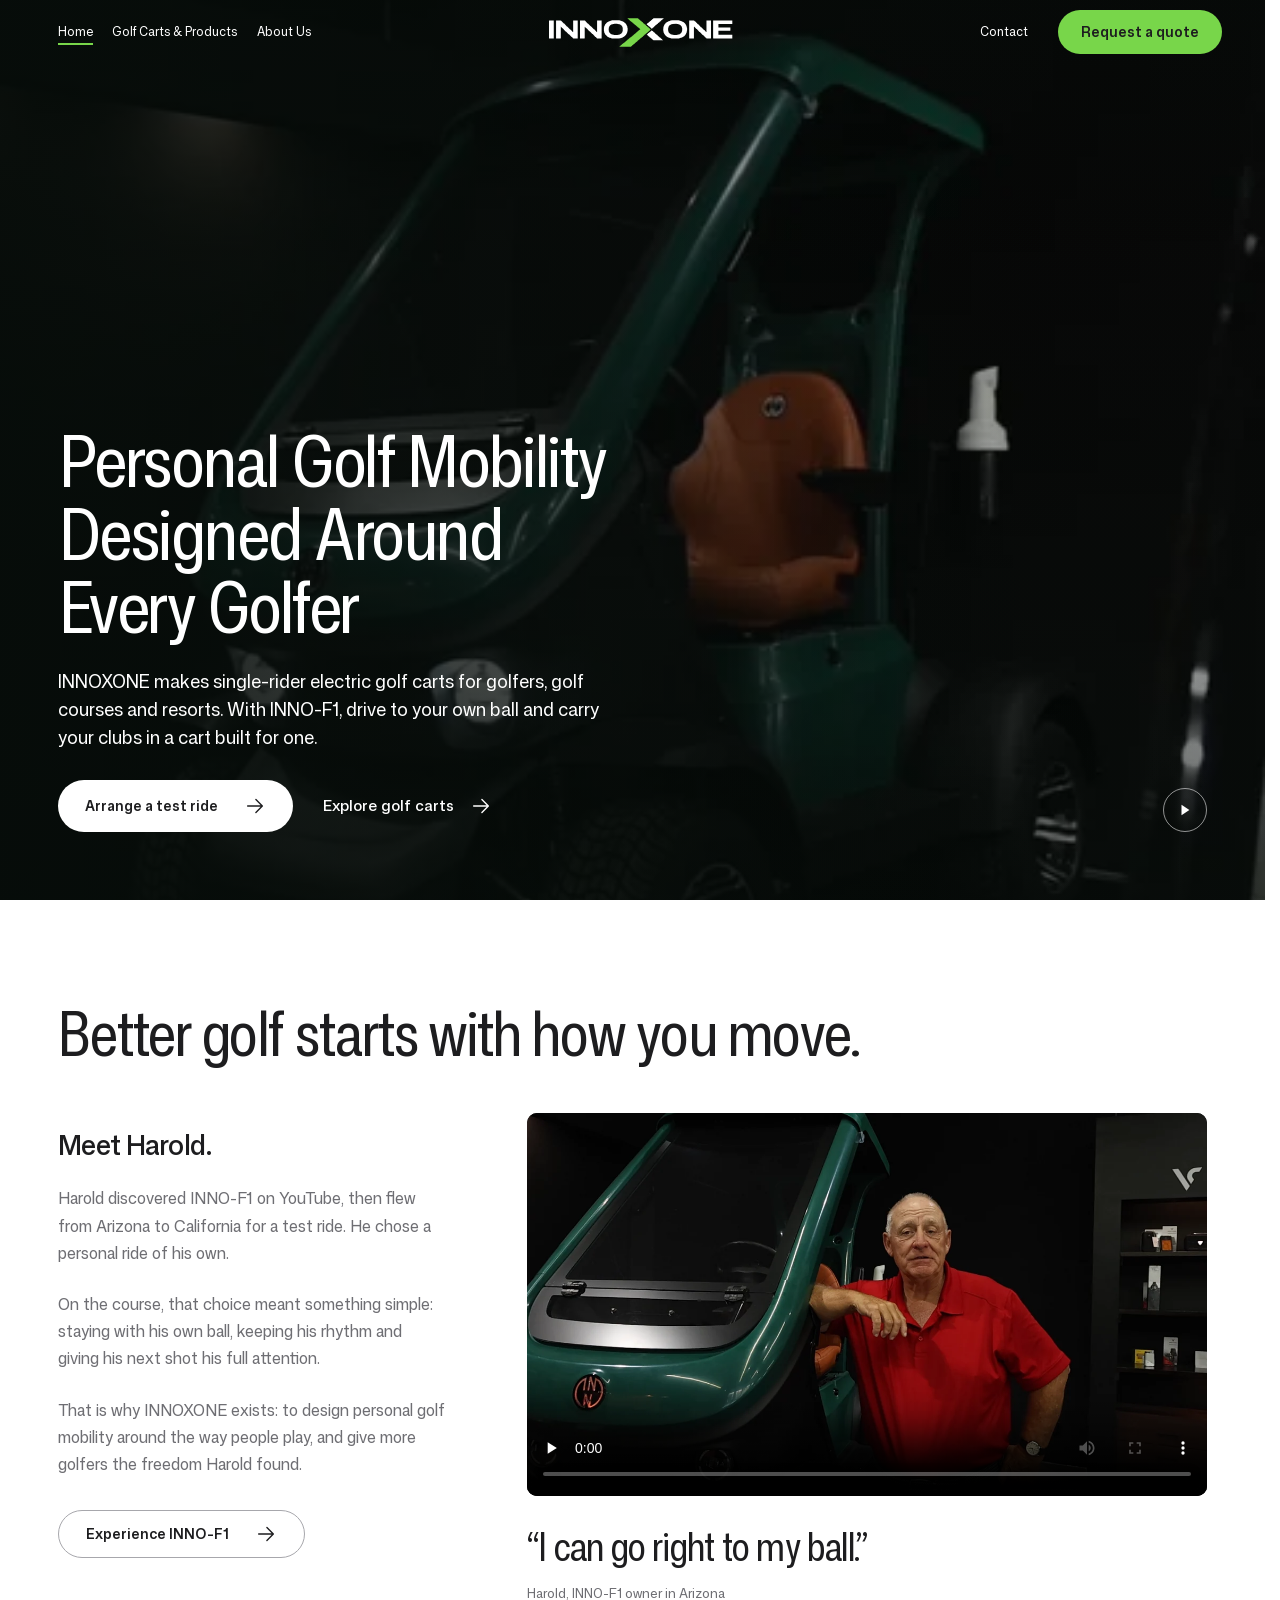
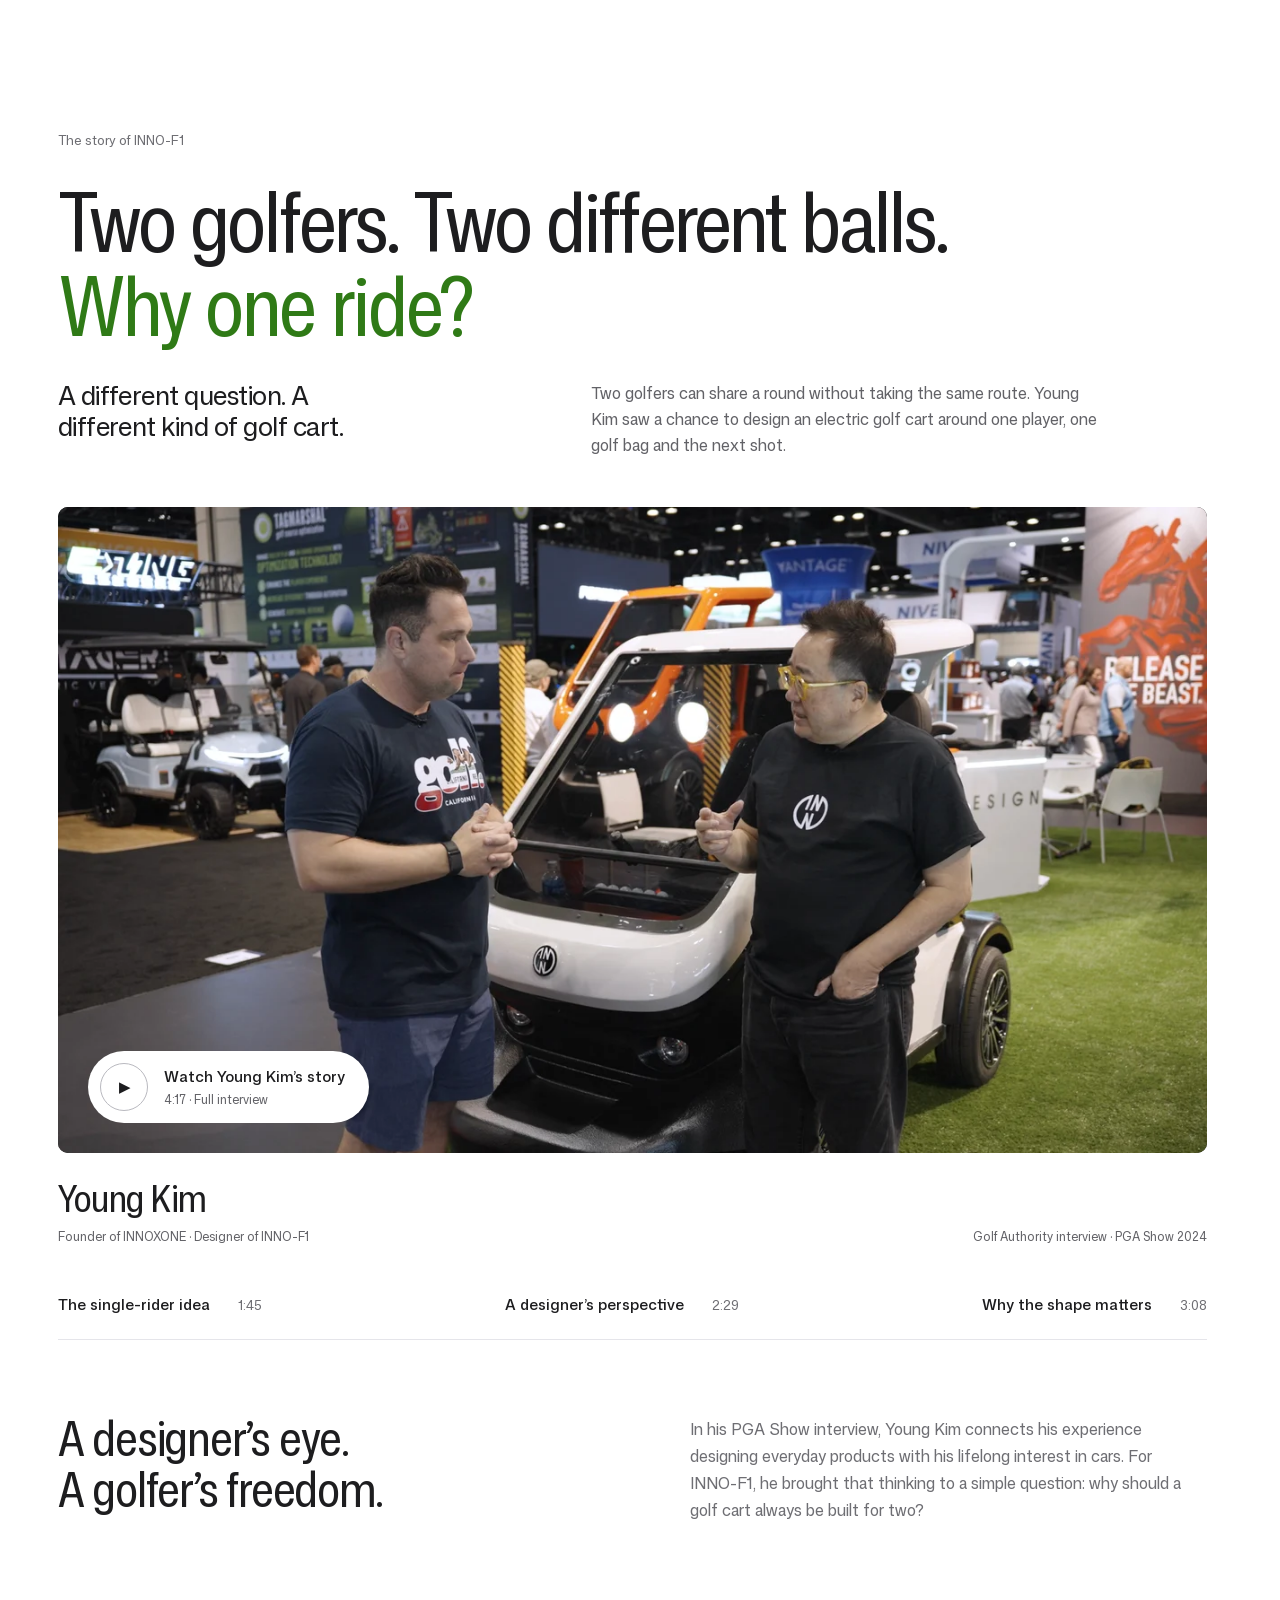
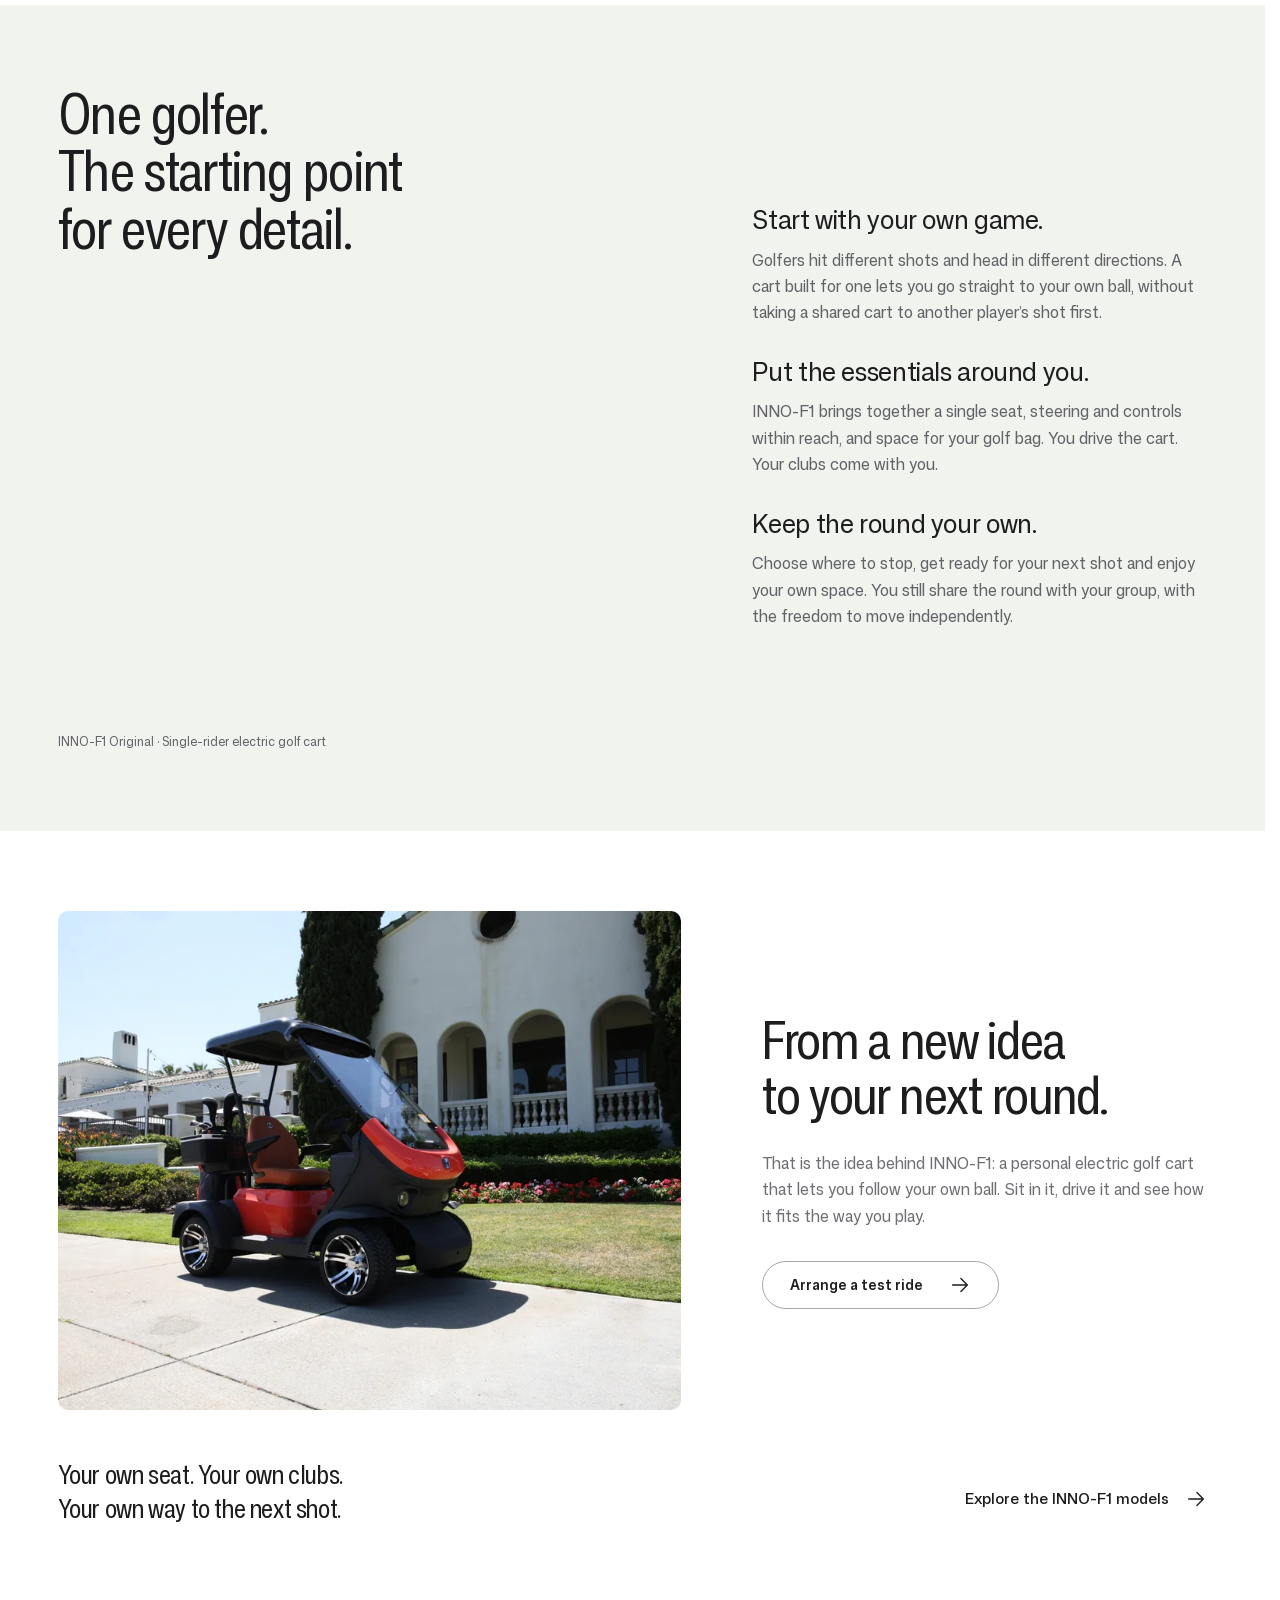
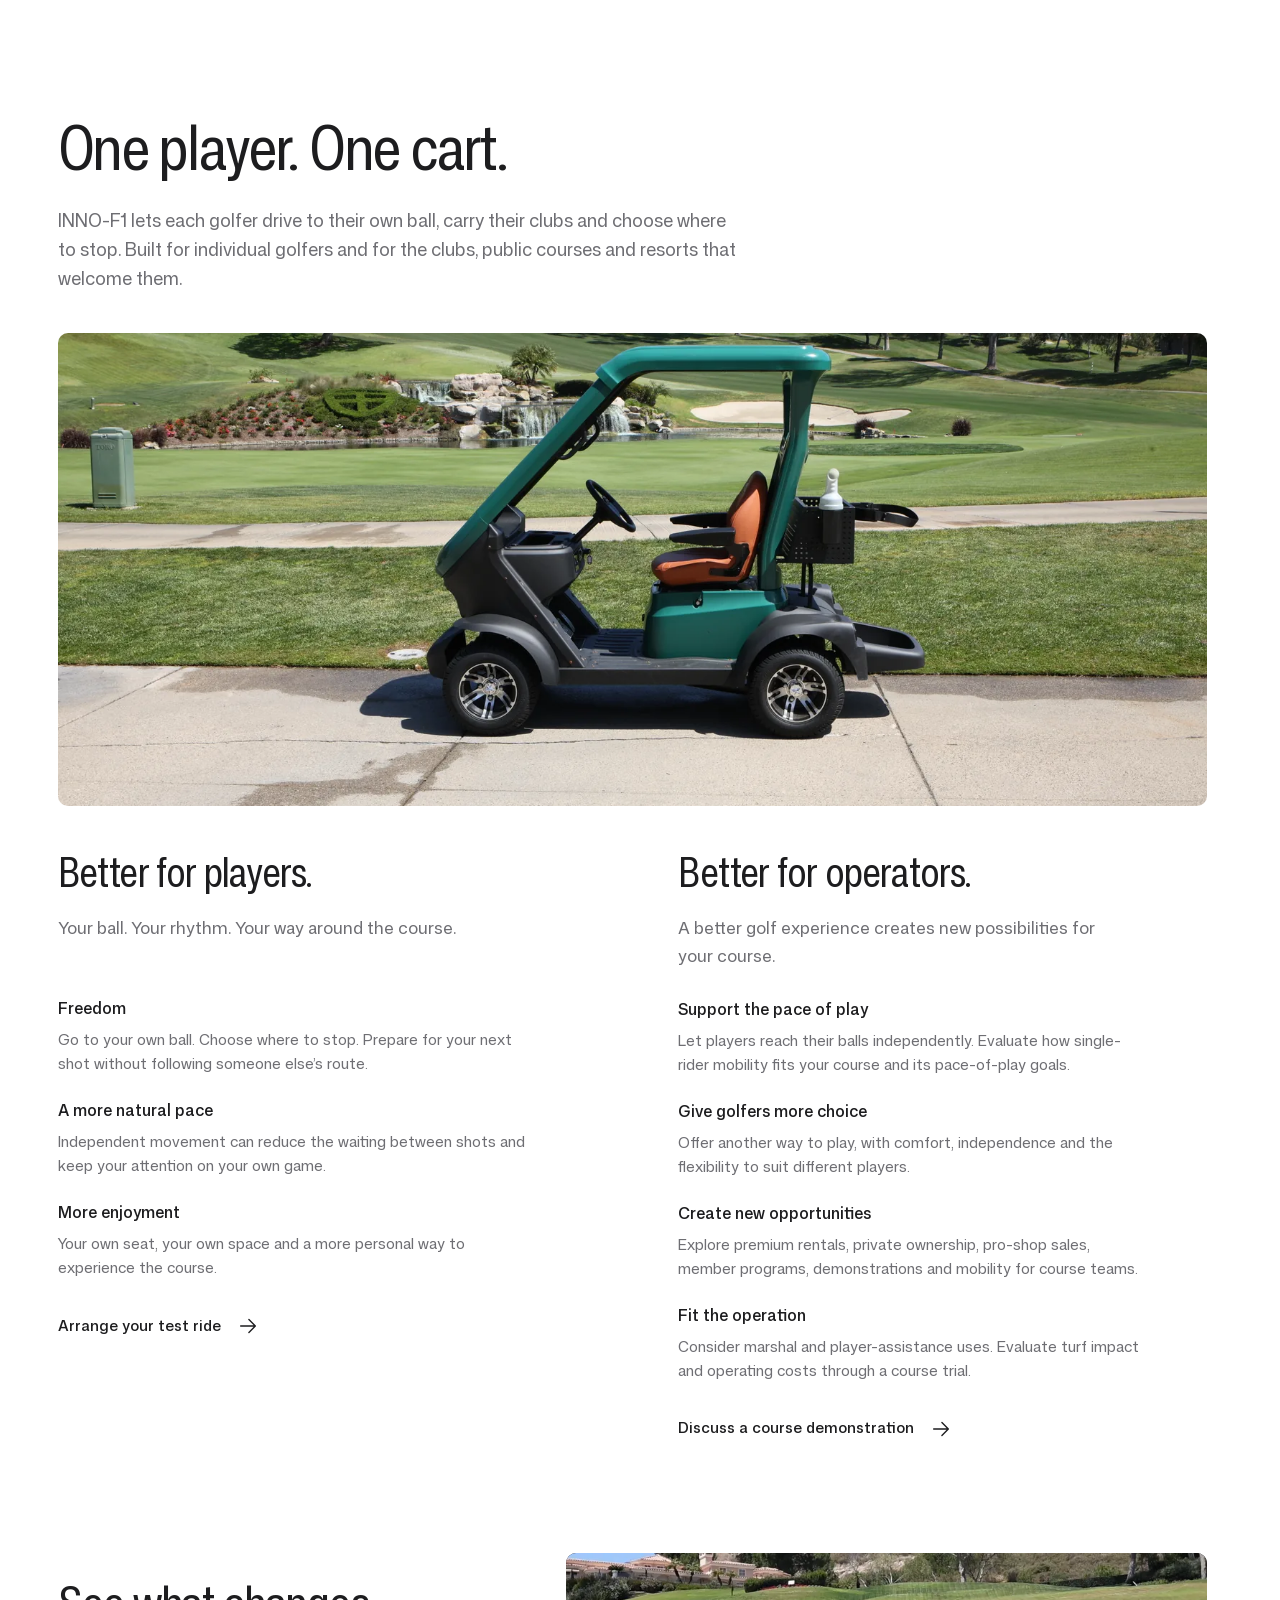
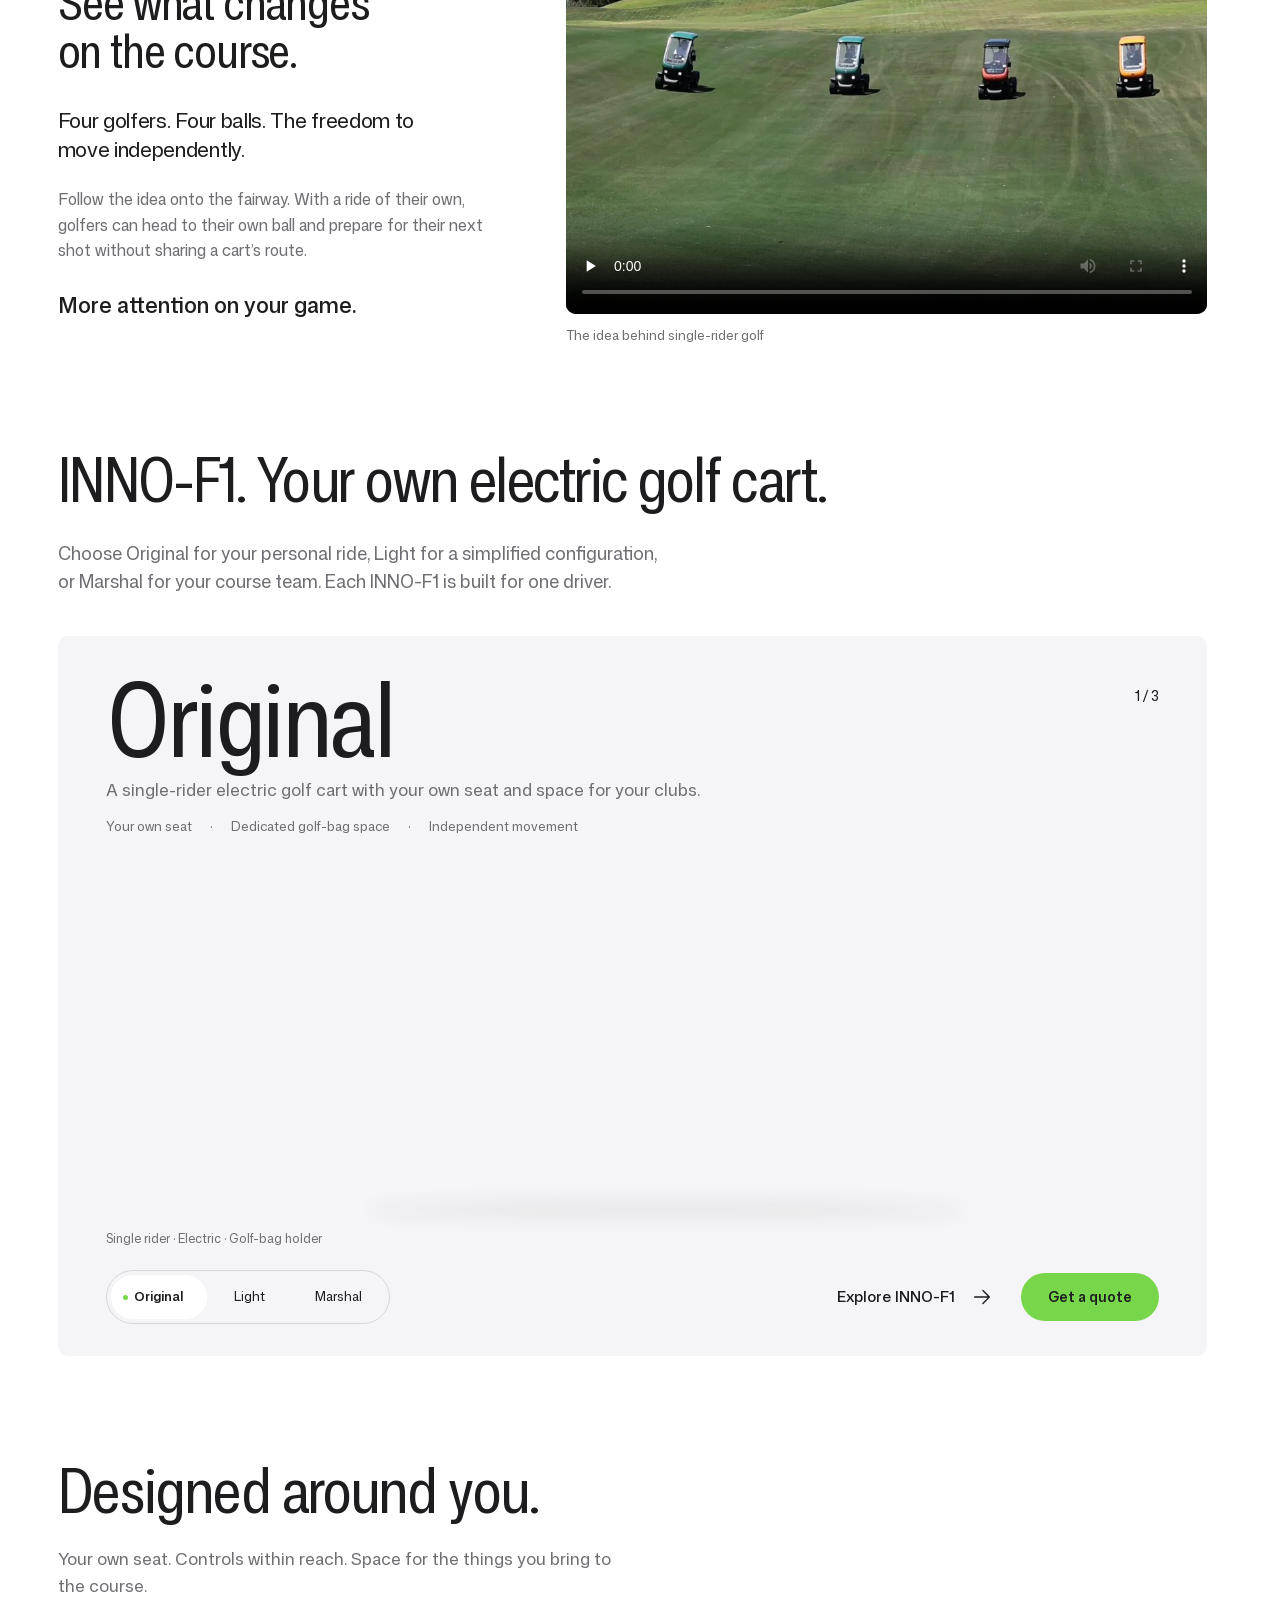
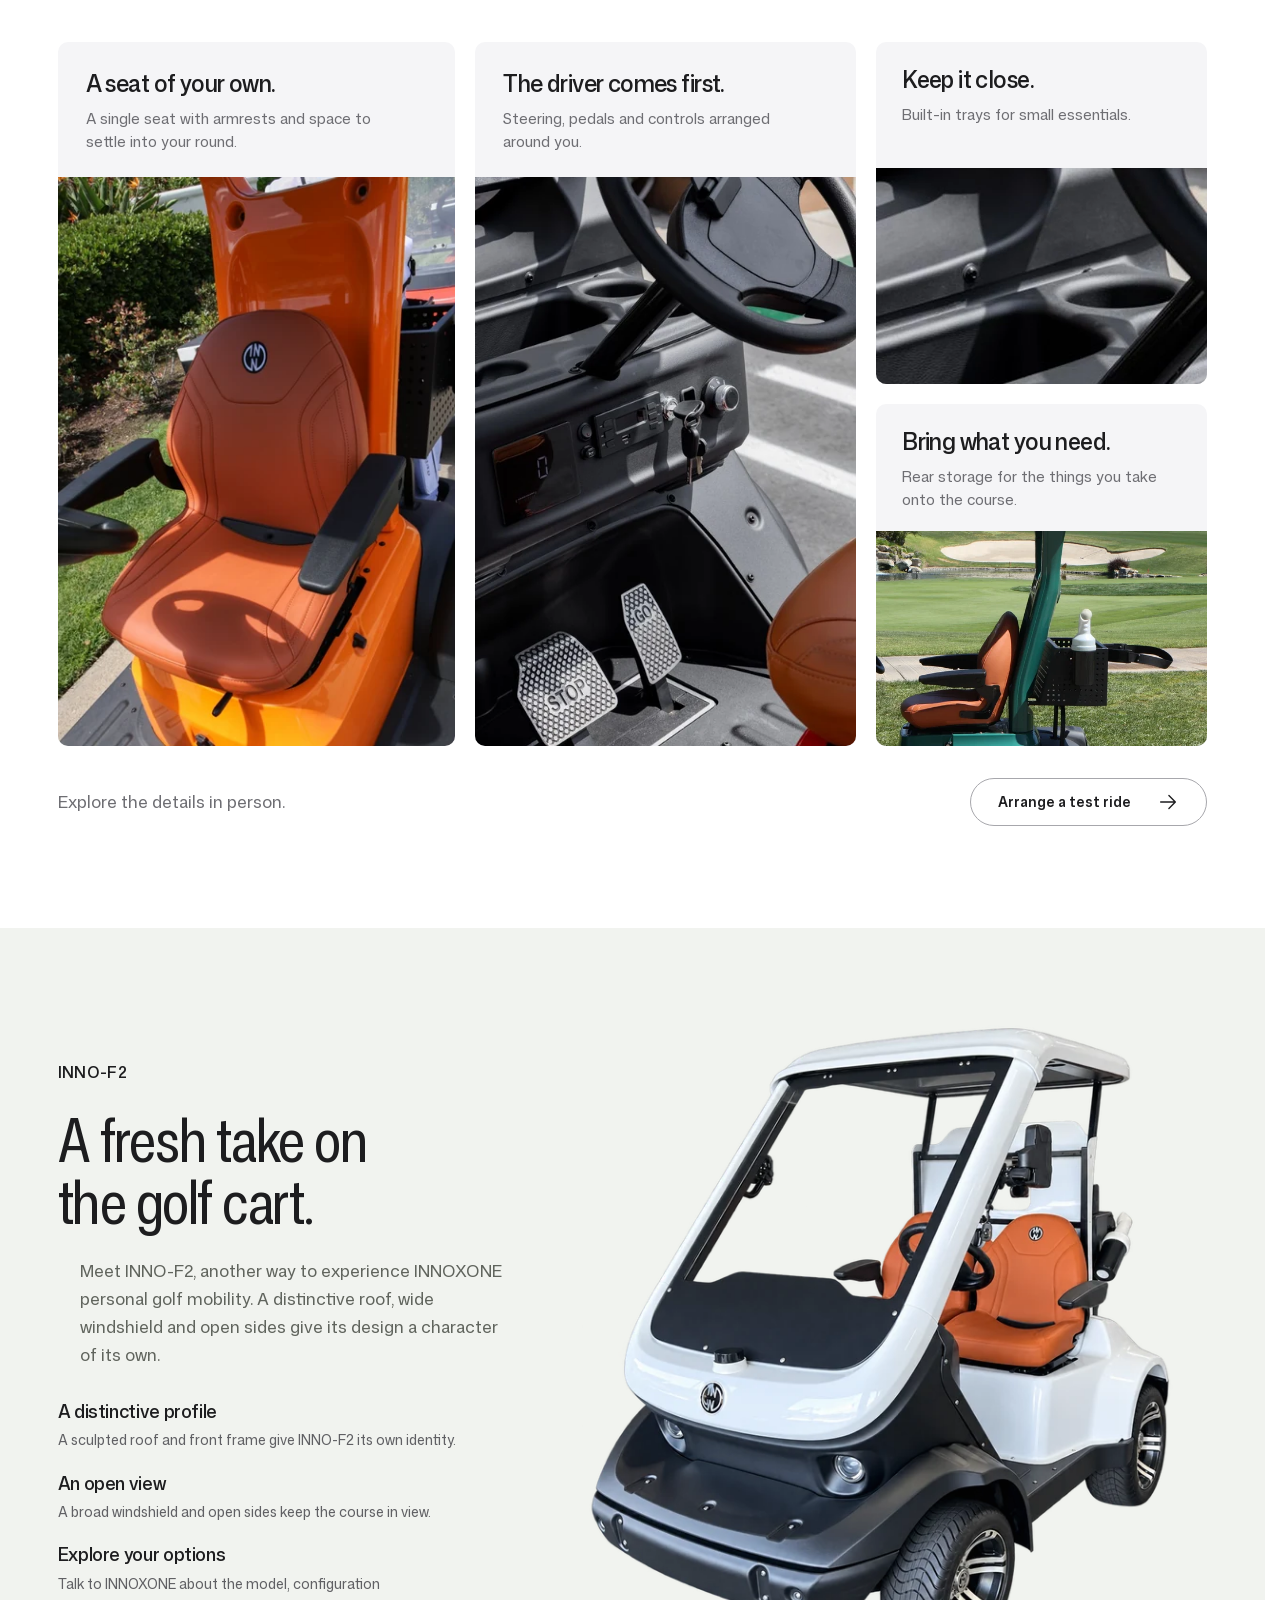
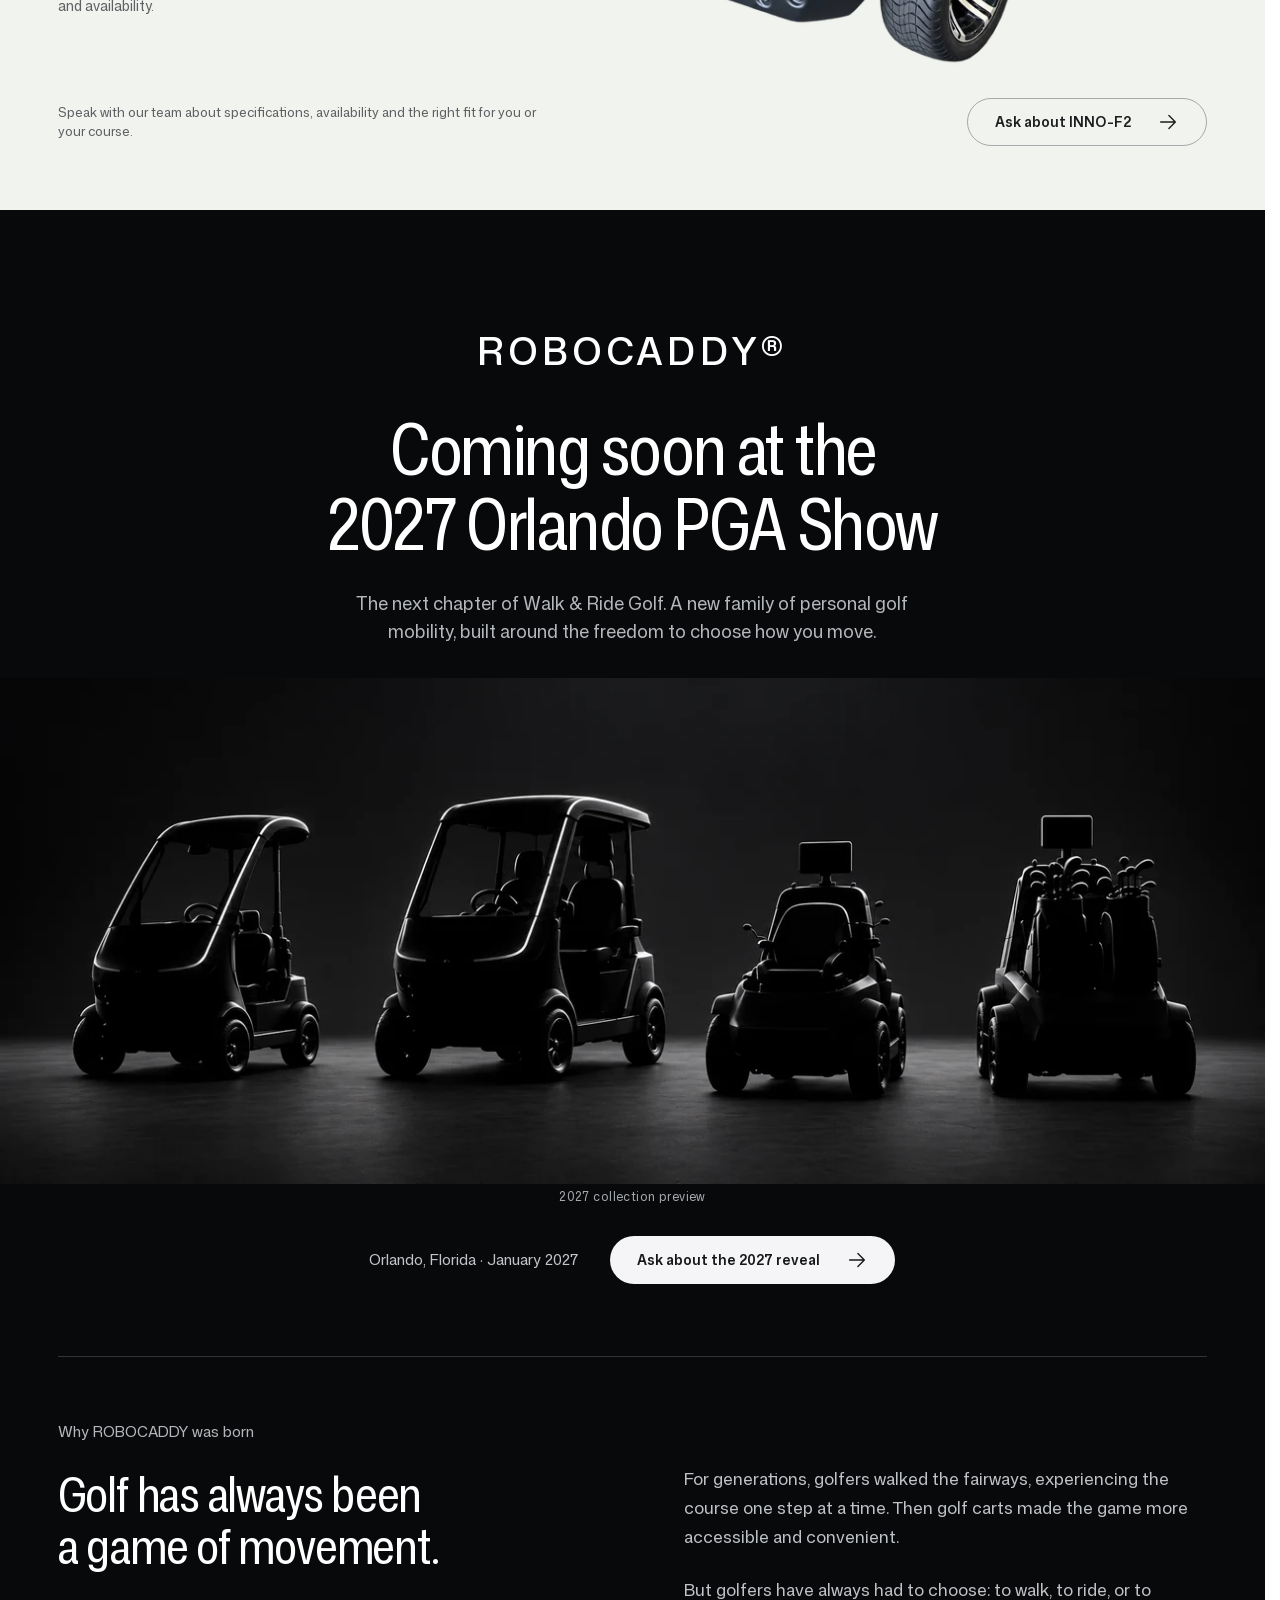
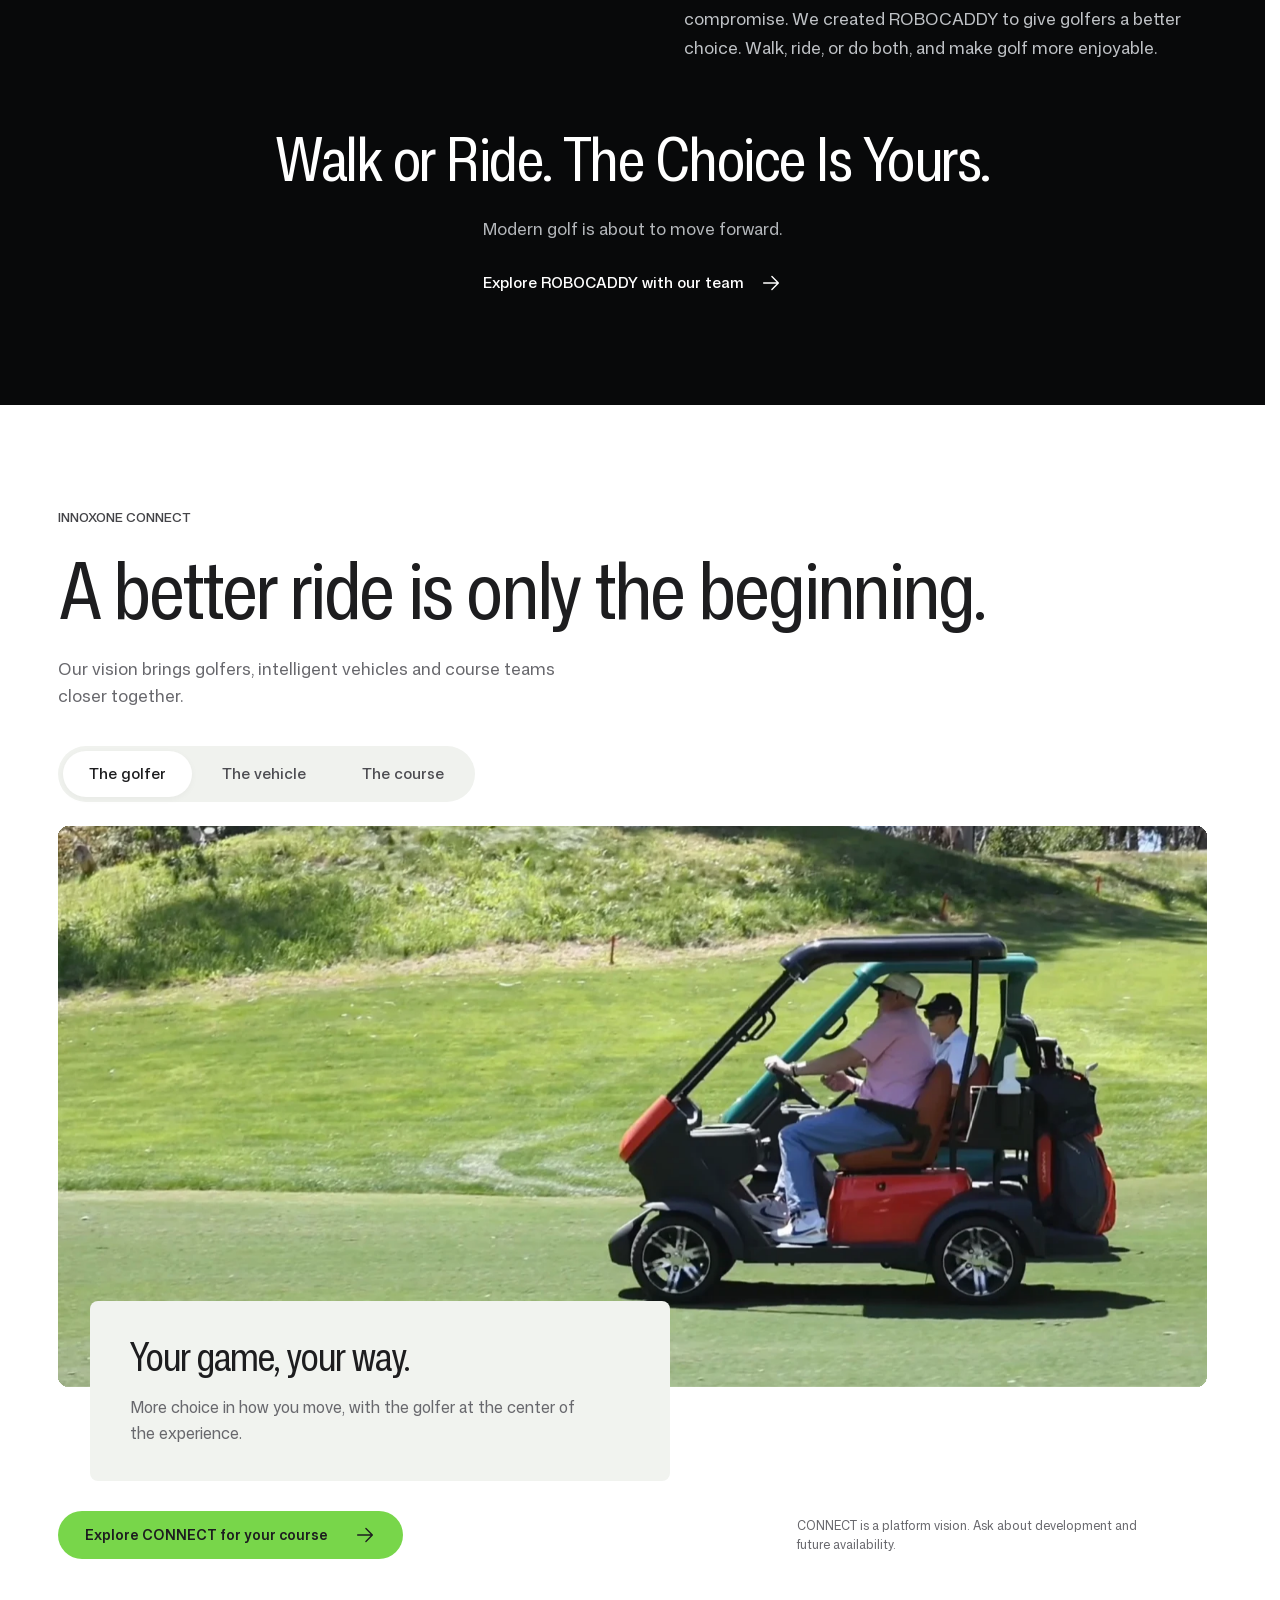
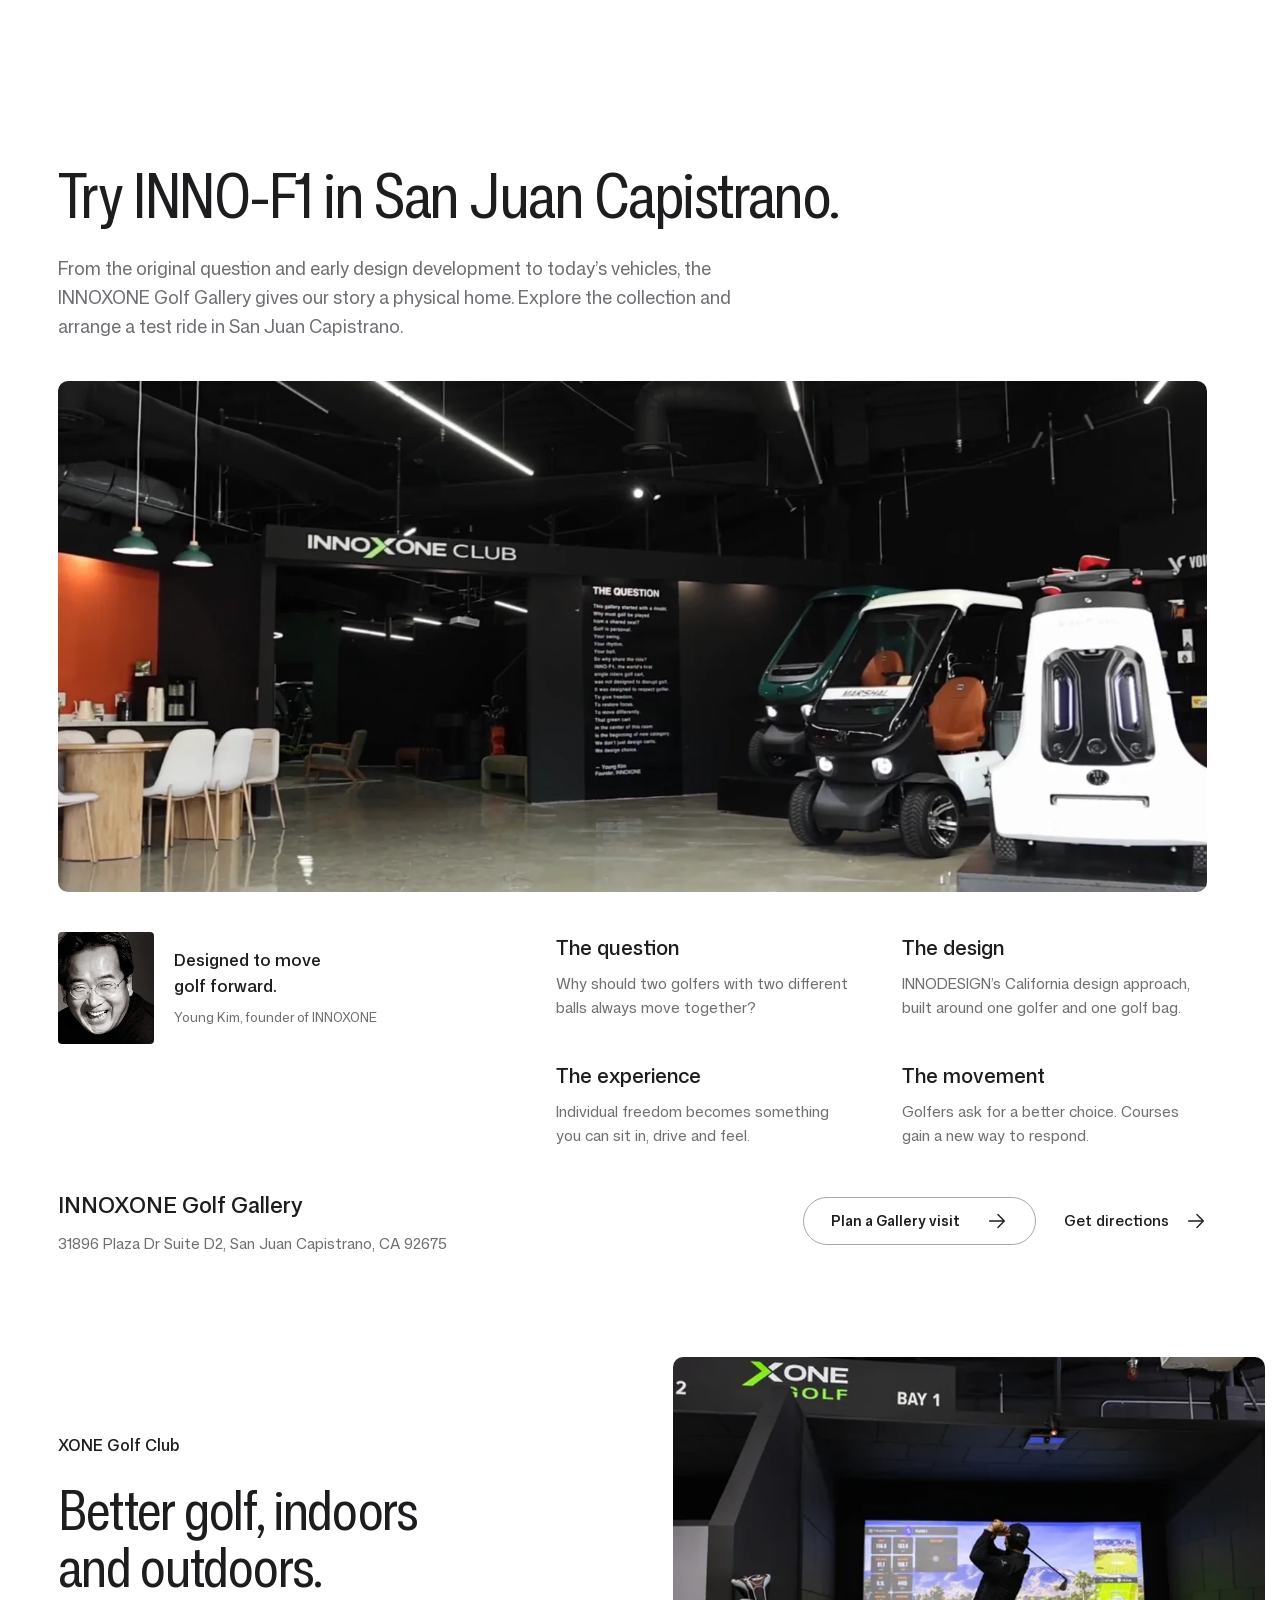
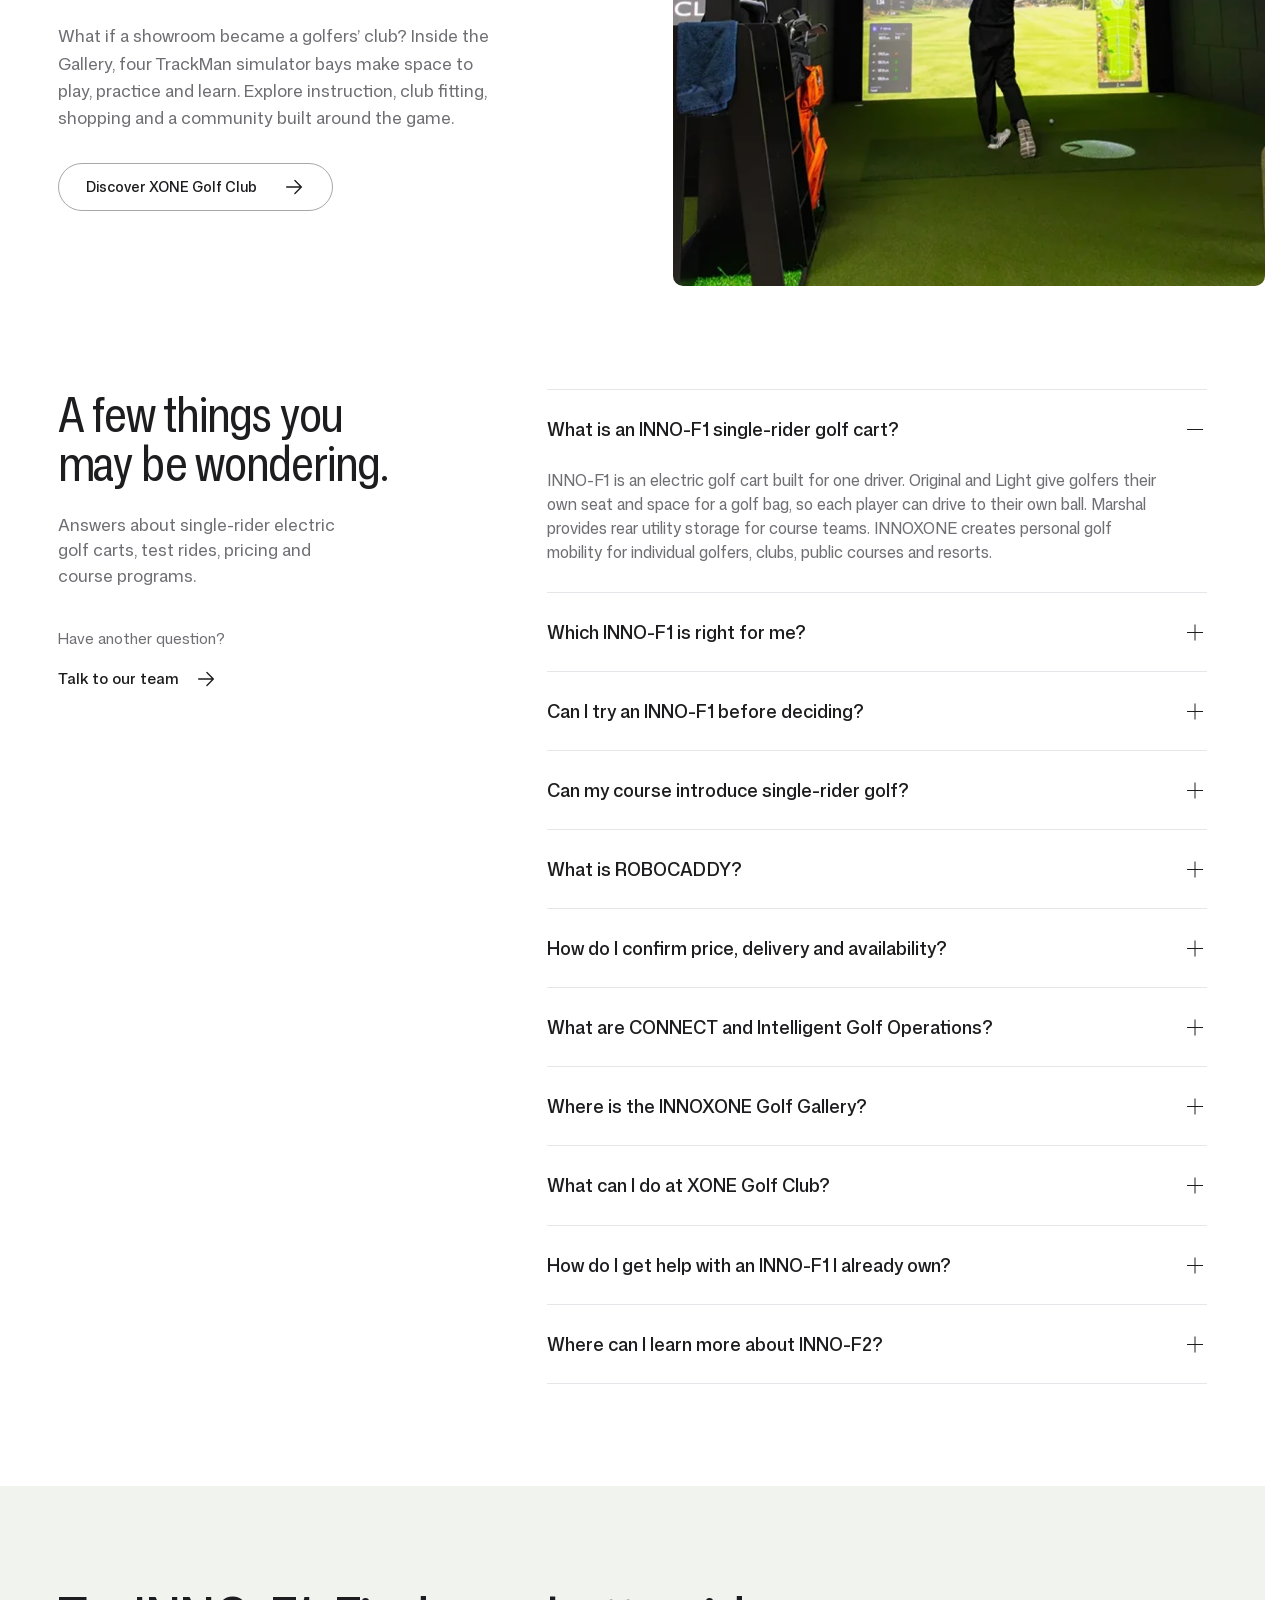
==== index.html @ 99e02737 "Refine all pages with editorial layouts and guided product comparison" ====
<!doctype html>
<html lang="en-US"><head>
<meta charset="utf-8"><meta name="viewport" content="width=device-width,initial-scale=1,viewport-fit=cover"><meta name="theme-color" content="#ffffff">
<title>INNOXONE | Single-Rider Electric Golf Carts & Golf Mobility</title>
<meta name="description" content="Explore INNO-F1 electric golf carts, discover INNO-F2 and preview ROBOCADDY. Personal golf mobility for golfers and courses. Arrange a test ride.">
<meta name="robots" content="index,follow,max-image-preview:large,max-snippet:-1,max-video-preview:-1">
<link rel="canonical" href="https://ausystems.github.io/innoxone/"><link rel="sitemap" type="application/xml" href="sitemap.xml">
<meta property="og:type" content="website"><meta property="og:site_name" content="INNOXONE"><meta property="og:locale" content="en_US">
<meta property="og:title" content="INNOXONE | Single-Rider Electric Golf Carts & Golf Mobility"><meta property="og:description" content="Explore INNO-F1 electric golf carts, discover INNO-F2 and preview ROBOCADDY. Personal golf mobility for golfers and courses. Arrange a test ride.">
<meta property="og:url" content="https://ausystems.github.io/innoxone/"><meta property="og:image" content="https://ausystems.github.io/innoxone/assets/social-preview.webp"><meta property="og:image:width" content="1200"><meta property="og:image:height" content="630"><meta property="og:image:type" content="image/webp"><meta property="og:image:alt" content="Golfers driving INNO-F1 single-rider electric golf carts on the course">
<meta name="twitter:card" content="summary_large_image"><meta name="twitter:title" content="INNOXONE | Single-Rider Electric Golf Carts & Golf Mobility"><meta name="twitter:description" content="Explore INNO-F1 electric golf carts, discover INNO-F2 and preview ROBOCADDY. Personal golf mobility for golfers and courses. Arrange a test ride."><meta name="twitter:image" content="https://ausystems.github.io/innoxone/assets/social-preview.webp"><meta name="twitter:image:alt" content="INNO-F1 single-rider electric golf carts on the course">
<link rel="icon" href="assets/innoxone-logo.svg" type="image/svg+xml"><link rel="preload" href="assets/mona-sans-homepage.woff2" as="font" type="font/woff2" crossorigin>
<link rel="preload" as="image" media="(min-width:768px)" href="assets/hero-gallery-1920.webp" imagesrcset="assets/hero-gallery-768.webp 768w, assets/hero-gallery-1280.webp 1280w, assets/hero-gallery-1920.webp 1920w" imagesizes="100vw" fetchpriority="high">
<link rel="preload" as="image" media="(max-width:767px)" href="assets/hero-gallery-mobile-480.webp" imagesrcset="assets/hero-gallery-mobile-480.webp 480w, assets/hero-gallery-mobile-768.webp 768w" imagesizes="100vw" fetchpriority="high">
<script>// Enable the title treatment before the body can paint. Fail open if setup fails.
(() => {
  if (matchMedia('(prefers-reduced-motion: reduce)').matches || !('IntersectionObserver' in window) || !Element.prototype.animate) return;
  const root = document.documentElement;
  const boot = {
    active: true,
    release() {
      boot.active = false;
      clearTimeout(boot.timer);
      root.classList.remove('title-motion-ready');
    }
  };
  window.INNO_TITLE_BOOT = boot;
  root.classList.add('title-motion-ready');
  boot.timer = setTimeout(boot.release, 4000);
})();
</script><style>
@font-face{font-family:Mona;src:url('assets/mona-sans-homepage.woff2') format('woff2');font-weight:380 600;font-stretch:85% 100%;font-display:swap}
@font-face{font-family:MonaFallback;src:local('Arial');size-adjust:101.5%;ascent-override:94%;descent-override:24%;line-gap-override:0%}
:root{--paper:#fff;--mist:#f5f5f7;--ink:#1d1d1f;--ink-2:#6e6e73;--line:#e5e5ea;--night:#0b0b0c;--green:#78d64a;--green-ink:#2f7a16;--margin:max(clamp(20px,4.5vw,72px),env(safe-area-inset-left),env(safe-area-inset-right));--section:clamp(96px,13vw,208px);--ease:cubic-bezier(.22,1,.36,1);color-scheme:light;font-family:Mona,MonaFallback,sans-serif;color:var(--ink);background:var(--paper);font-synthesis:none}
*{box-sizing:border-box}html{scroll-padding-top:80px}body{margin:0;font-size:17px;line-height:1.5;-webkit-font-smoothing:antialiased}body.menu-open{overflow:hidden}a{color:inherit;text-decoration:none}button{font:inherit;color:inherit;cursor:pointer}button,a{-webkit-tap-highlight-color:transparent}button{border:0;background:none}a:focus-visible,button:focus-visible{outline:2px solid var(--ink);outline-offset:4px}.on-dark :focus-visible{outline-color:#fff}img,video{display:block;width:100%;height:100%;object-fit:cover}img{color:var(--ink-2)}h1,h2,h3,p{margin:0}h1,h2{font-weight:600;letter-spacing:-.02em;line-height:1.06}ul{list-style:none;margin:0;padding:0}.sr-only{position:absolute!important;width:1px;height:1px;padding:0;margin:-1px;overflow:hidden;clip:rect(0,0,0,0);white-space:nowrap;border:0}.wrap{width:calc(100% - var(--margin)*2);max-width:1440px;margin-inline:auto}.display{font-stretch:87%;font-weight:400;letter-spacing:-.025em;line-height:1.02}.arrow{width:22px;height:22px;flex:none;stroke:currentColor;fill:none;stroke-width:1.5;stroke-linecap:round;stroke-linejoin:round}.text-link{display:inline-flex;align-items:center;gap:16px;min-height:44px;font-size:15px;font-weight:500}.text-link .arrow{transition:transform .7s var(--ease)}.text-link:hover .arrow{transform:translateX(5px)}.text-link:hover{text-decoration:underline;text-underline-offset:5px}.pill{display:inline-flex;align-items:center;justify-content:center;gap:26px;height:48px;padding:0 27px;border-radius:999px;white-space:nowrap;font-size:14px;font-weight:600;line-height:1;background:var(--green);color:var(--ink);transition:opacity .7s var(--ease),transform .7s var(--ease)}.pill:hover{opacity:.85}.pill:active{transform:scale(.98)}.pill-white{background:#fff;color:var(--ink)}.pill-outline{background:transparent;border:1px solid #a7a7ac;color:var(--ink)}.skip-link{position:fixed;top:8px;left:16px;z-index:100;background:white;padding:12px 20px;border-radius:8px;transform:translateY(-160%)}.skip-link:focus{transform:translateY(0)}
.inno-header{height:64px;position:fixed;top:0;left:0;width:100%;z-index:50;color:#fff;border-bottom:1px solid transparent;transition:transform .7s var(--ease);background:transparent}.inno-header.is-solid{background:white;color:var(--ink);border-bottom-color:var(--line)}.inno-header.is-hidden{transform:translateY(-100%)}.inno-header:focus-within{transform:none}.nav-inner{height:100%;display:grid;grid-template-columns:1fr auto 1fr;align-items:center;column-gap:24px}.nav-left,.nav-right{display:flex;align-items:center;gap:30px;font-size:12px}.nav-right{justify-content:flex-end}.nav-inner a:not(.pill):not(.wordmark):hover{text-decoration:underline;text-underline-offset:5px}.nav-right .pill{height:40px;padding:0 23px}.wordmark{display:block;width:190px;line-height:0}.wordmark svg{width:100%;height:auto;overflow:visible}.menu-button{display:none;align-items:center;gap:9px;font-size:12px;padding:0;min-height:44px}.menu-icon{width:17px;height:12px;display:inline-flex;flex-direction:column;justify-content:space-between}.menu-icon:before,.menu-icon:after{content:'';height:1.5px;width:17px;background:currentColor}.mobile-menu{position:fixed;inset:0;z-index:80;background:#fff;color:var(--ink);padding:18px var(--margin) 36px;display:flex;flex-direction:column}.mobile-menu[hidden]{display:none}.menu-top{display:flex;justify-content:space-between;align-items:center}.menu-top .wordmark{width:145px}.menu-close{padding:10px 0 10px 20px;font-size:14px;min-height:44px}.mobile-menu nav{margin-top:64px;display:flex;flex-direction:column;align-items:flex-start;gap:18px}.mobile-menu nav a{font-size:32px;letter-spacing:-.025em;line-height:1.35}.menu-contact{margin-top:auto;padding-top:40px;font-size:14px;display:grid;gap:8px}.menu-contact p{max-width:270px;color:var(--ink-2);margin-top:12px}.models-flyout{position:fixed;z-index:45;inset:64px 0 auto;background:var(--mist);padding:60px var(--margin);color:var(--ink)}.models-flyout[hidden]{display:none}.models-grid{display:grid;grid-template-columns:repeat(auto-fit,minmax(180px,1fr));gap:32px;max-width:1440px;margin:auto}.models-grid img{height:150px;object-fit:contain}.models-grid h3{font-size:24px;font-weight:400}.model-chip{display:inline-block;padding:4px 12px;border:1px solid var(--line);border-radius:99px;font-size:12px}.inno-header.on-dark :focus-visible{outline-color:#fff}.inno-header.is-solid :focus-visible{outline-color:var(--ink)}
.inno-hero{height:100svh;min-height:640px;position:relative;overflow:hidden;background:#111;color:#fff}.hero-poster,.hero-video{position:absolute;inset:0;object-position:65% center}.hero-video{opacity:0;transition:opacity .9s var(--ease)}.hero-video.is-playing{opacity:1}.inno-hero:after{position:absolute;content:'';inset:45% 0 0;background:linear-gradient(0deg,rgba(0,0,0,.45),transparent);pointer-events:none}.hero-content{position:absolute;z-index:2;bottom:80px;left:0;right:0}.hero-content h1{font-size:clamp(44px,6.4vw,108px);max-width:760px}.hero-content p{font-size:17px;color:rgba(255,255,255,.8);margin-top:26px;max-width:570px}.hero-content .pill{margin-top:32px;height:52px;padding-inline:27px}.video-toggle{position:absolute;z-index:3;bottom:52px;right:var(--margin);width:44px;height:44px;border:1px solid rgba(255,255,255,.55);border-radius:50%;display:grid;place-items:center;color:#fff}.video-toggle svg{width:14px;height:14px;fill:currentColor}.scroll-cue{position:absolute;z-index:2;left:50%;bottom:0;width:1px;height:48px;background:rgba(255,255,255,.45);transform-origin:bottom;animation:scroll-line 2.4s var(--ease) infinite}@keyframes scroll-line{0%,100%{transform:scaleY(.5)}55%{transform:scaleY(1)}}.line-mask{display:block;overflow:hidden;padding-bottom:.08em;margin-bottom:-.08em}.line-mask>span{display:block}.hero-content .line-mask>span{animation:headline-in .9s var(--ease) both}.hero-content .line-mask:nth-child(2)>span{animation-delay:70ms}@keyframes headline-in{from{transform:translateY(105%)}to{transform:translateY(0)}}
.inno-statement{padding-block:var(--section);background:white}.statement-title{font-size:clamp(36px,4.8vw,76px);max-width:1120px}.statement-bottom{display:grid;grid-template-columns:repeat(12,minmax(0,1fr));gap:24px;margin-top:64px}.statement-photo{grid-column:1/6;aspect-ratio:2.1;overflow:hidden;border-radius:6px}.statement-origin{grid-column:8/13;align-self:end;max-width:400px}.statement-origin p{color:var(--ink-2);font-size:17px}.statement-origin .text-link{margin-top:20px}
.inno-lineup{padding:0 0 var(--section);background:white}.lineup-intro{display:flex;align-items:baseline;gap:24px;margin-bottom:32px}.lineup-intro h2{font-size:clamp(36px,4.8vw,76px)}.lineup-stage{position:relative;border-radius:32px;background:var(--mist);isolation:isolate;overflow:hidden}.lineup-track{display:grid;gap:32px}.lineup-pane{position:relative;height:780px;min-height:620px}.variant-heading{position:absolute;top:32px;left:48px;right:150px;overflow:hidden;padding-bottom:8px;z-index:2}.variant-name{font-size:clamp(64px,11vw,184px);line-height:1.05}.variant-descriptor{font-size:17px;margin-top:6px;color:var(--ink-2);font-stretch:100%;font-weight:400;letter-spacing:0}.product-layer{position:absolute;inset:22% 0 12%;display:grid;place-items:center}.product-layer img{width:84%;height:100%;object-fit:contain;position:relative;z-index:1}.ground-shadow{position:absolute;left:27%;right:21%;bottom:6%;height:3%;border-radius:50%;background:#252525;opacity:.1;filter:blur(10px)}.lineup-counter{position:absolute;right:48px;top:49px;font-size:14px;font-variant-numeric:tabular-nums;z-index:3}.lineup-controls{position:absolute;bottom:32px;left:48px;right:48px;display:flex;justify-content:space-between;align-items:center;gap:24px;z-index:4}.variant-tabs{display:flex;align-items:center;border:1px solid #d6d6dc;background:var(--mist);border-radius:999px;padding:4px;gap:4px}.variant-tabs button{height:44px;padding:0 23px;border-radius:999px;font-size:13px;position:relative;white-space:nowrap}.variant-tabs button[aria-selected=true]{background:white;font-weight:600}.variant-tabs button[aria-selected=true]:before{content:'';width:5px;height:5px;border-radius:50%;background:var(--green);position:absolute;left:12px;top:calc(50% - 2.5px)}.lineup-actions{display:flex;align-items:center;gap:28px}.lineup-actions .pill{height:48px}.lineup-enhanced .lineup-track{position:relative;height:calc(100svh - 104px);min-height:660px;max-height:920px;display:block}.lineup-enhanced .lineup-pane{height:100%;min-height:0;position:absolute;inset:0;opacity:0}.lineup-enhanced .lineup-pane:first-child{opacity:1}.lineup-enhanced .lineup-pane:not(:first-child) .variant-heading>div{transform:translateY(105%)}.lineup-unenhanced .lineup-controls{position:relative;bottom:auto;left:auto;right:auto;margin:0 48px 32px}.lineup-unenhanced .lineup-counter{display:none}.lineup-unenhanced .variant-tabs{display:none}.lineup-unenhanced .lineup-pane{height:680px}.lineup-unenhanced .lineup-pane+.lineup-pane{border-top:1px solid var(--line)}.lineup-unenhanced .product-layer{bottom:1%}
.inno-detail{padding:0 0 var(--section);background:white}.detail-title{font-size:clamp(36px,4.8vw,76px);max-width:760px;margin-bottom:64px}.detail-grid{display:grid;grid-template-columns:repeat(12,minmax(0,1fr));gap:0 24px;align-items:start}.detail-figure{margin:0}.detail-seat{grid-column:1/6;grid-row:1/3}.detail-dashboard{grid-column:8/13;grid-row:1}.detail-trays{grid-column:9/13;grid-row:2;margin-top:96px}.detail-storage{grid-column:4/13;margin-top:96px}.detail-frame{overflow:hidden;border-radius:6px;position:relative;aspect-ratio:4/5;background:var(--mist)}.detail-dashboard .detail-frame{aspect-ratio:16/10}.detail-dashboard img{object-position:50% 29%}.detail-trays .detail-frame{aspect-ratio:1}.detail-storage .detail-frame{aspect-ratio:21/9}.detail-seat img{object-position:50% 57%}.detail-caption{padding-top:18px}.detail-caption h3{font-size:15px;line-height:1.4;font-weight:600}.detail-caption p{font-size:14px;line-height:1.5;margin-top:4px;color:var(--ink-2)}
.night-layer{position:fixed;inset:0;background:var(--night);opacity:0;pointer-events:none;z-index:9}.inno-robocaddy{position:relative;z-index:10;background:var(--night);color:#fff;min-height:900px;padding:120px 0 100px;text-align:center;isolation:isolate}.robo-title{font-size:clamp(64px,10vw,150px)}.robo-lead{font-size:24px;color:#c7c7cb;margin-top:24px}.robo-slots{display:grid;grid-template-columns:repeat(4,minmax(0,1fr));align-items:end;gap:0;margin:64px -12px 8px;min-height:240px}.robo-slot{min-width:0;position:relative}.robo-slot img{height:auto;object-fit:contain;opacity:.17;filter:grayscale(1)}.robo-slot[data-state=revealed] img{opacity:1;filter:none}.robo-slot h3{font-size:17px;font-weight:400;margin-top:16px}.robo-note{font-size:12px;color:#96969c;margin-top:10px}.robo-action{margin-top:48px}.robo-action .text-link{border-bottom:1px solid #68686e;padding-bottom:8px;gap:40px}
.inno-sister{padding-block:var(--section);overflow:hidden;background:white}.sister-grid{display:grid;grid-template-columns:repeat(12,minmax(0,1fr));gap:24px;align-items:center}.sister-copy{grid-column:1/6;max-width:450px}.sister-copy h2{font-size:clamp(36px,4.8vw,76px);font-weight:400;font-stretch:87%;letter-spacing:-.025em}.sister-copy p{margin-top:28px;color:var(--ink-2);max-width:350px}.sister-copy .pill{margin-top:32px;font-weight:500}.sister-photo{grid-column:7/13;margin-right:calc(-1*var(--margin));aspect-ratio:1.12;overflow:hidden;border-radius:24px 0 0 24px}.sister-photo img{object-position:center 45%}
.inno-inquire{padding-bottom:var(--section);background:white}.inquire-grid{display:grid;grid-template-columns:repeat(12,minmax(0,1fr));gap:24px;padding-top:80px;border-top:1px solid var(--line)}.inquire-copy{grid-column:1/8}.inquire-copy h2{font-size:clamp(36px,4.8vw,76px);max-width:740px}.inquire-copy p{margin-top:28px;color:var(--ink-2);max-width:500px}.inquire-copy .pill{height:56px;min-width:158px;margin-top:32px;font-size:16px}.inquire-contact{grid-column:9/13;display:flex;flex-direction:column;align-items:flex-start;justify-content:flex-end;font-size:17px;padding-bottom:4px;gap:10px}.inquire-contact address{font-style:normal;margin-top:22px;max-width:290px;color:var(--ink-2);line-height:1.65}.inquire-contact a:hover{text-decoration:underline;text-underline-offset:4px}
.inno-footer{background:var(--mist);padding:48px 0 40px;font-size:13px}.footer-region{padding-bottom:32px;border-bottom:1px solid var(--line)}.footer-columns{display:grid;grid-template-columns:repeat(4,minmax(0,1fr));gap:32px;margin-top:36px}.footer-columns h3{font-size:13px;font-weight:600;margin-bottom:14px}.footer-columns ul{display:grid;gap:10px}.footer-columns a{color:var(--ink-2)}.footer-columns a:hover{text-decoration:underline;text-underline-offset:4px}.footer-contact p{color:var(--ink-2);margin-top:14px;max-width:220px}.coming{font-size:11px;color:var(--ink-2);margin-left:6px}.footer-socials{display:flex;gap:28px;margin-top:48px}.footer-socials a{min-height:36px;display:inline-flex;align-items:center}.footer-legal{display:flex;flex-wrap:wrap;gap:12px 24px;align-items:center;border-top:1px solid var(--line);padding-top:24px;margin-top:20px;font-size:12px;color:var(--ink-2)}.footer-legal p{margin-left:auto}.footer-wordmark{display:block;width:160px;margin:48px auto 0}.footer-wordmark svg{width:100%;height:auto;display:block}
@media(min-width:1600px){.hero-content h1{max-width:850px}.sister-photo{margin-right:calc((1440px - 100vw)/2)}}
@media(max-width:1100px){.nav-left,.nav-right{gap:20px}.wordmark{width:165px}.lineup-controls{left:32px;right:32px}.variant-tabs button{padding:0 18px}.variant-tabs button[aria-selected=true]:before{left:7px}.lineup-actions{gap:18px}.lineup-actions .text-link{font-size:13px}.variant-heading{left:32px}.lineup-counter{right:32px}.inquire-contact{grid-column:9/13;font-size:15px}.inquire-copy{grid-column:1/8}}
@media(max-width:900px){.nav-left,.nav-right>a:not(.pill){display:none}.menu-button{display:flex}.nav-inner{grid-template-columns:1fr auto 1fr;gap:12px}.wordmark{width:155px}.statement-photo{grid-column:1/7}.statement-origin{grid-column:8/13}.statement-title{max-width:95%}.lineup-actions .text-link{font-size:12px;gap:10px}.lineup-enhanced .lineup-track{min-height:630px}.inno-robocaddy{min-height:760px;padding:100px 0}.robo-slots{min-height:190px}.sister-copy{grid-column:1/7}.sister-photo{grid-column:8/13;aspect-ratio:.72}.sister-copy h2{font-size:48px}.detail-dashboard{grid-column:7/13}.detail-trays{grid-column:8/13}.detail-seat{grid-column:1/6}.footer-columns{gap:24px}.footer-legal p{width:100%;margin-left:0}}
@media(max-width:767px){:root{--section:104px}.inno-header{height:56px}.nav-inner{gap:8px}.wordmark{width:136px}.nav-right .pill{height:34px;padding:0 16px;font-size:12px}.menu-button{font-size:11px;gap:7px}.inno-hero{min-height:640px}.hero-content{bottom:86px}.hero-content h1{font-size:clamp(44px,11.8vw,72px);max-width:560px}.hero-content p{font-size:15px;max-width:320px;margin-top:23px;line-height:1.55}.hero-content .pill{margin-top:26px;height:48px}.hero-poster,.hero-video{object-position:73% center}.inno-hero:after{inset:30% 0 0}.video-toggle{bottom:24px;right:20px}.scroll-cue{height:34px}.statement-title{font-size:clamp(36px,7.3vw,56px);max-width:none;line-height:1.09}.statement-bottom{display:grid;grid-template-columns:repeat(6,minmax(0,1fr));gap:32px 16px;margin-top:40px}.statement-photo{grid-column:1/6;aspect-ratio:1.7}.statement-origin{grid-column:2/7;max-width:360px}.statement-origin p{font-size:16px}.statement-origin .text-link{margin-top:16px}.lineup-intro{margin-bottom:24px}.lineup-intro h2{font-size:40px}.inno-lineup>.wrap{width:100%}.lineup-intro{padding-inline:20px}.lineup-stage{border-radius:24px;overflow:visible;margin-inline:12px;padding-top:72px}.lineup-track,.lineup-enhanced .lineup-track{display:flex;position:relative;overflow-x:auto;scroll-snap-type:x mandatory;scrollbar-width:none;gap:0;height:570px;min-height:0;max-height:none;border-radius:0 0 24px 24px}.lineup-track::-webkit-scrollbar{display:none}.lineup-pane,.lineup-enhanced .lineup-pane,.lineup-unenhanced .lineup-pane{position:relative;flex:0 0 100%;height:570px;min-height:0;scroll-snap-align:start;opacity:1!important}.lineup-enhanced .lineup-pane:not(:first-child) .variant-heading>div{transform:none!important}.lineup-unenhanced .lineup-pane+.lineup-pane{border-top:0}.variant-heading{top:16px;left:24px;right:24px}.variant-name{font-size:76px}.variant-descriptor{font-size:14px;margin-top:13px;max-width:230px}.product-layer{inset:23% -8% 15%}.product-layer img{width:100%}.ground-shadow{left:26%;right:23%;bottom:10%;height:2%}.lineup-counter{display:none}.lineup-controls,.lineup-unenhanced .lineup-controls{display:contents}.variant-tabs,.lineup-unenhanced .variant-tabs{position:sticky;display:flex;top:64px;width:max-content;max-width:calc(100% - 24px);z-index:5;margin:-56px auto 0;transform:translateY(-16px);padding:3px;gap:0}.variant-tabs button{padding:0 22px;height:40px;font-size:12px}.variant-tabs button[aria-selected=true]:before{left:10px}.lineup-actions{position:absolute;left:24px;right:24px;bottom:24px;display:flex;justify-content:space-between;gap:16px}.lineup-actions .text-link{display:inline-flex;font-size:13px;gap:12px}.lineup-actions .pill{height:44px;padding-inline:22px;font-size:13px}.inno-detail{padding-top:0}.detail-title{font-size:40px;max-width:500px;margin-bottom:40px}.detail-grid{display:flex;flex-direction:column;gap:48px}.detail-figure{width:100%;margin:0}.detail-seat{width:calc(100% + var(--margin)*2);margin-left:calc(-1*var(--margin))}.detail-seat .detail-frame{border-radius:0;aspect-ratio:4/5;max-height:630px}.detail-seat .detail-caption{padding-inline:20px}.detail-dashboard{width:86%;align-self:flex-end}.detail-trays{width:77%;align-self:flex-start}.detail-storage{width:calc(100% + var(--margin)*2);margin-left:calc(-1*var(--margin))}.detail-storage .detail-frame{border-radius:0;aspect-ratio:1.65}.detail-storage .detail-caption{padding-inline:20px}.detail-caption{padding-top:14px}.detail-caption p{font-size:13px}.inno-robocaddy{min-height:720px;padding:96px 0 80px}.robo-title{font-size:67px}.robo-lead{font-size:20px;margin-top:20px}.robo-slots{grid-template-columns:repeat(2,minmax(0,1fr));gap:0 4px;margin:44px -12px 16px;min-height:260px}.robo-slot img{max-height:140px}.robo-note{font-size:11px}.robo-action{margin-top:36px}.inno-sister{padding-block:104px}.sister-grid{display:flex;flex-direction:column;align-items:stretch;gap:44px}.sister-copy{max-width:480px}.sister-copy h2{font-size:44px;max-width:350px}.sister-copy p{font-size:16px;margin-top:24px;max-width:315px}.sister-copy .pill{margin-top:28px}.sister-photo{margin-left:24px;margin-right:calc(-1*var(--margin));aspect-ratio:.96;max-height:530px}.inquire-grid{display:flex;flex-direction:column;gap:52px;padding-top:64px}.inquire-copy h2{font-size:44px;max-width:400px}.inquire-copy p{font-size:16px;max-width:320px}.inquire-contact{font-size:16px;gap:12px}.inquire-contact address{margin-top:12px;max-width:300px;font-size:15px}.inno-footer{padding-top:36px}.footer-region{padding-bottom:24px}.footer-columns{grid-template-columns:repeat(2,minmax(0,1fr));gap:36px 24px;margin-top:28px}.footer-socials{margin-top:32px;gap:24px}.footer-legal{align-items:flex-start;flex-direction:column;gap:14px;margin-top:20px}.footer-legal p{margin-top:4px}.footer-wordmark{margin-top:36px}}
@media(prefers-reduced-motion:reduce){*,*:before,*:after{animation:none!important;transition:none!important;scroll-behavior:auto!important}.line-mask>span{transform:none!important;opacity:1!important}.hero-video{opacity:0}.hero-video.user-playing{opacity:1}.detail-frame img,.detail-figure{transform:none!important}}
html.capture .hero-content .line-mask>span{animation:none}html.capture .inno-header{position:absolute;transform:none!important}html.capture .night-layer{display:none}html.capture .line-mask>span{transform:none!important;opacity:1!important}html.capture .detail-frame img,html.capture .detail-figure{transform:none!important}html.capture .hero-video{display:none}html.capture .scroll-cue{animation:none}
@media print{html{print-color-adjust:exact;-webkit-print-color-adjust:exact}.inno-header{position:absolute}.night-layer{display:none}.hero-video{display:none}.scroll-cue{animation:none}.line-mask>span{transform:none!important;opacity:1!important}}

/* Conversion paths are quiet and useful at each decision point. */
.detail-next{display:flex;justify-content:space-between;align-items:center;gap:24px;margin-top:64px;padding-top:24px;border-top:1px solid var(--line);font-size:15px;color:var(--ink-2)}.detail-next a{color:var(--ink)}
.robo-art{width:min(900px,80vw);margin:32px auto 24px;aspect-ratio:1.47}.robo-art img{object-fit:contain}.robo-description{max-width:440px;margin:auto;color:#b5b5ba;font-size:17px}.inno-robocaddy{min-height:0}.robo-action{margin-top:24px}
.inno-faq{background:white;padding-bottom:var(--section)}.faq-grid{display:grid;grid-template-columns:repeat(12,minmax(0,1fr));gap:24px;padding-top:72px;border-top:1px solid var(--line)}.faq-heading{grid-column:1/5}.faq-heading h2{font-size:clamp(36px,3.8vw,60px);max-width:360px}.faq-heading>p{margin-top:24px;color:var(--ink-2);max-width:300px}.faq-contact{margin-top:40px;font-size:15px}.faq-contact p{color:var(--ink-2)}.faq-contact a{margin-top:6px}.faq-list{grid-column:6/13}.faq-item{border-bottom:1px solid var(--line);scroll-margin-top:100px}.faq-item:first-child{border-top:1px solid var(--line)}.faq-item summary{list-style:none;cursor:pointer;position:relative;padding:26px 44px 26px 0;line-height:1.45;font-size:18px;font-weight:500}.faq-item summary::-webkit-details-marker{display:none}.faq-item summary:focus-visible{outline:2px solid var(--ink);outline-offset:4px;border-radius:2px}.faq-symbol{position:absolute;right:4px;top:32px;width:16px;height:16px}.faq-symbol:before,.faq-symbol:after{content:'';position:absolute;top:7px;left:0;width:16px;height:1px;background:currentColor}.faq-symbol:after{transform:rotate(90deg);transition:transform .7s var(--ease)}details[open] .faq-symbol:after{transform:rotate(0)}.faq-answer{padding:0 48px 28px 0;font-size:16px;color:var(--ink-2)}.faq-answer .text-link{color:var(--ink);margin-top:12px;font-size:14px}.inquire-copy .inquire-help{font-size:14px;max-width:390px;margin-top:20px}.contact-prompt{font-size:14px;color:var(--ink-2);margin-bottom:12px;max-width:250px}.quick-contact{display:none}.robo-art img{height:100%}.variant-descriptor{max-width:490px;line-height:1.4}.product-layer{inset:25% 0 12%}
html:not(.has-js) .menu-button,html:not(.has-js) .video-toggle{display:none}html:not(.has-js) .inno-header{position:absolute}html:not(.has-js) .hero-content .line-mask>span{animation:none}html:not(.has-js) .lineup-pane{height:700px}html:not(.has-js) .lineup-track{display:block;height:auto;overflow:visible}html:not(.has-js) .variant-tabs{display:none}
@media(max-width:900px){.faq-heading{grid-column:1/6}.faq-list{grid-column:7/13}.faq-heading h2{font-size:44px}.variant-descriptor{max-width:440px}}
@media(max-width:767px){.detail-next{display:block;margin-top:40px}.detail-next a{margin-top:12px}.robo-art{width:calc(100% + 16px);margin:28px -8px}.robo-description{font-size:15px;max-width:320px}.robo-lead{font-size:18px}.faq-grid{display:block;padding-top:48px}.faq-heading h2{font-size:44px;max-width:340px}.faq-heading>p{font-size:16px;max-width:330px}.faq-contact{margin-top:24px}.faq-list{margin-top:36px}.faq-item summary{font-size:17px;padding-block:24px}.faq-answer{font-size:15px;padding-right:24px}.quick-contact:not([hidden]){display:flex;position:fixed;z-index:40;bottom:0;left:0;right:0;background:#fff;border-top:1px solid var(--line);padding:12px 20px calc(12px + env(safe-area-inset-bottom));align-items:center;justify-content:space-between;gap:16px}.quick-call{font-size:14px;min-height:44px;display:flex;align-items:center}.quick-contact .pill{height:44px;min-width:132px}.mobile-menu .menu-contact{padding-bottom:env(safe-area-inset-bottom)}.variant-descriptor{max-width:280px;font-size:14px}.product-layer{inset:30% -8% 14%}.inquire-copy .inquire-help{max-width:320px;font-size:14px}.contact-prompt{margin-bottom:0}html:not(.has-js) .nav-inner{display:flex;justify-content:space-between}html:not(.has-js) .lineup-pane{height:570px}html:not(.has-js) .lineup-stage{padding-top:0}}
html.capture .quick-contact{display:none!important}@media print{.quick-contact{display:none!important}}

.product-layer img{position:absolute;inset:0;margin:auto;width:84%;height:100%;object-fit:contain}.product-layer .ground-shadow{bottom:1%}@media(max-width:767px){.product-layer img{width:100%}}

html:not(.has-js) .lineup-stage{overflow:hidden}

/* Story edition: a human opening, a shared purpose, then the products. */
.story-heading{font-size:clamp(38px,4.8vw,76px);max-width:1050px}.section-intro{max-width:680px;color:var(--ink-2);font-size:18px;margin-top:28px;line-height:1.6}.brand-label{font-size:17px;font-weight:500;letter-spacing:0;margin-bottom:24px}.hero-content h1{max-width:860px}.hero-content p{max-width:470px;color:#fff}.inno-hero:after{inset:0;background:linear-gradient(0deg,rgba(0,0,0,.65),rgba(0,0,0,.08) 68%,rgba(0,0,0,.3))}.hero-poster,.hero-video{object-position:60% center}.nav-left{gap:24px}.nav-left a{white-space:nowrap}.inno-harold{padding-block:var(--section);background:white}.inno-harold .story-heading{max-width:990px}.harold-grid{display:grid;grid-template-columns:4fr 7fr;gap:8%;align-items:center;margin-top:64px}.harold-copy h3{font-size:32px;letter-spacing:-.02em;font-weight:500;line-height:1.2}.harold-copy p{color:var(--ink-2);margin-top:24px;max-width:400px}.harold-copy .pill{margin-top:32px}.harold-media{min-width:0}.harold-media>img{border-radius:6px;aspect-ratio:1.5;object-fit:cover}.story-film{display:block;width:100%;height:auto;aspect-ratio:16/9;object-fit:contain;background:#111;border-radius:6px}.media-caption{font-size:13px;color:var(--ink-2);margin-top:12px}.inno-movement{background:var(--mist);padding:100px 0;text-align:center}.inno-movement h2{font-size:clamp(42px,5vw,76px);max-width:820px;margin:auto}.movement-body{max-width:650px;margin:32px auto 0;font-size:19px;color:var(--ink-2);line-height:1.6}.movement-closing{max-width:510px;margin:32px auto 16px;font-size:20px;line-height:1.5;font-weight:500}.inno-benefits{padding-block:var(--section);background:white}.benefit-photo{width:100%;height:clamp(360px,47vw,660px);margin-top:56px;border-radius:6px;overflow:hidden}.benefit-photo img{object-position:50% 55%}.audience-grid{display:grid;grid-template-columns:1fr 1fr;gap:10%;margin-top:64px}.audience h3{font-size:clamp(32px,3vw,48px);line-height:1.1;font-weight:400;font-stretch:87%;letter-spacing:-.02em}.audience-lead{color:var(--ink-2);font-size:18px;margin-top:20px;max-width:450px;min-height:54px}.audience dl{margin:40px 0 24px}.audience dl div{margin-top:28px}.audience dt{font-weight:500;font-size:17px}.audience dd{color:var(--ink-2);font-size:16px;line-height:1.6;margin:8px 0 0;max-width:470px}.audience-operators{border-left:1px solid var(--line);padding-left:18%;margin-left:-18%}.inno-why{padding-bottom:var(--section);background:white}.why-grid{display:grid;grid-template-columns:1fr 1fr;gap:7%;align-items:center;border-top:1px solid var(--line);padding-top:80px}.why-copy h2{font-size:clamp(36px,3.7vw,60px);max-width:620px}.why-question{font-size:24px;line-height:1.3;letter-spacing:-.015em;margin-top:32px;max-width:520px}.why-body{color:var(--ink-2);margin-top:24px;max-width:480px;line-height:1.6}.why-closing{font-size:22px;font-weight:500;margin-top:24px}.why-media{align-self:end}.lineup-intro{display:block;margin-bottom:40px}.lineup-intro h2{max-width:970px}.lineup-intro .section-intro{max-width:610px}.variant-name{font-size:clamp(64px,9vw,150px)}.variant-descriptor{max-width:640px}.variant-benefits{display:flex;flex-wrap:wrap;gap:6px 18px;font-size:13px;color:var(--ink-2);margin-top:16px}.variant-benefits li{white-space:nowrap}.variant-benefits li+li:before{content:'·';margin-right:18px}.variant-spec{position:absolute;left:48px;bottom:108px;font-size:12px;z-index:2;color:var(--ink-2)}.product-layer{inset:32% 0 19%}.lineup-enhanced .lineup-track{min-height:700px}.robo-title{font-size:clamp(44px,7.5vw,116px);letter-spacing:-.03em}.robo-lead{font-size:clamp(21px,2.4vw,36px);color:#fff}.robo-art{width:min(900px,80vw);margin:36px auto}.robo-promise{font-size:clamp(32px,3.5vw,56px);max-width:1040px;margin:auto}.robo-description{max-width:580px;margin:28px auto 0;line-height:1.6;color:#c7c7cb}.robo-show{font-size:15px;color:#c7c7cb;margin-top:32px}.robo-action{margin-top:16px}.inno-gallery{padding-block:var(--section);background:white}.gallery-heading .story-heading{max-width:1040px}.gallery-photo{margin-top:56px;aspect-ratio:16/8;overflow:hidden;border-radius:6px}.gallery-history{display:grid;grid-template-columns:4fr 7fr;gap:8%;margin-top:64px;align-items:start}.founder{display:flex;align-items:center;gap:20px}.founder img{width:96px;height:112px;border-radius:4px;object-fit:cover;flex:none}.founder p{font-size:17px;font-weight:500;max-width:220px}.founder p span{display:block;font-size:13px;color:var(--ink-2);font-weight:400;margin-top:10px}.gallery-history ol{display:grid;grid-template-columns:1fr 1fr;gap:40px;list-style:none;padding:0;margin:0}.gallery-history h3{font-size:20px;font-weight:500}.gallery-history li p{color:var(--ink-2);margin-top:10px;font-size:15px;line-height:1.6;max-width:300px}.gallery-visit{display:flex;justify-content:space-between;align-items:center;gap:32px;margin-top:64px;border-top:1px solid var(--line);padding-top:32px}.gallery-visit h3{font-weight:500;font-size:22px}.gallery-visit address{font-style:normal;color:var(--ink-2);font-size:15px;margin-top:12px;max-width:400px}.gallery-actions{display:flex;gap:28px;align-items:center}.inno-sister{padding-top:0}.sister-copy .brand-label{color:var(--ink);font-size:16px;margin:0 0 24px}.sister-copy h2{font-size:clamp(36px,4.2vw,66px)}.sister-copy p:not(.brand-label){max-width:450px;font-size:17px;line-height:1.6}.inno-inquire .wrap{border-top:1px solid var(--line);padding-top:80px}.inno-inquire .story-heading{max-width:980px}.inquiry-paths{display:grid;grid-template-columns:1fr 1fr;gap:8%;margin-top:64px}.inquiry-paths article+article{border-left:1px solid var(--line);padding-left:15%;margin-left:-15%}.path-audience{font-size:15px;color:var(--ink-2);margin-bottom:16px}.inquiry-paths h3{font-size:34px;line-height:1.2;font-weight:400;font-stretch:87%;letter-spacing:-.02em}.inquiry-paths h3+p{color:var(--ink-2);max-width:450px;margin-top:24px;line-height:1.6}.inquiry-paths .pill{margin-top:28px}.partner-path{margin-top:56px;padding-top:32px;border-top:1px solid var(--line);display:flex;gap:32px;justify-content:space-between;align-items:center}.partner-path h3{font-size:20px;font-weight:500}.partner-path p{font-size:15px;color:var(--ink-2);margin-top:12px}.partner-path a{white-space:nowrap}.inquiry-bottom{display:flex;justify-content:space-between;align-items:start;gap:40px;margin-top:48px}.inquiry-bottom>p{font-size:15px;color:var(--ink-2);max-width:420px}.inquiry-bottom .inquire-contact{font-size:17px;gap:8px}.inquiry-bottom .contact-prompt{max-width:none;margin-bottom:4px}.inno-faq .faq-heading h2{max-width:390px}
@media(min-width:768px) and (max-width:1100px){.nav-left{gap:16px;font-size:11px}.harold-grid{grid-template-columns:1fr 1fr;gap:6%;align-items:start}.harold-copy p{font-size:16px}.harold-media{margin-top:8px}.variant-heading{right:90px}.variant-spec{left:32px}.why-grid{gap:5%}.why-question{font-size:21px}.why-body{font-size:16px}.gallery-history{grid-template-columns:1fr;gap:40px}.gallery-actions{gap:16px}.gallery-visit{align-items:flex-start}.sister-copy h2{font-size:44px}.inquiry-paths h3{font-size:29px}}
@media(max-width:767px){.story-heading{font-size:42px;line-height:1.07}.section-intro{font-size:16px;margin-top:24px;max-width:500px}.hero-content h1{font-size:clamp(43px,11.3vw,72px)}.hero-content p{font-size:16px;max-width:320px}.hero-poster,.hero-video{object-position:60% center}.harold-grid{display:flex;flex-direction:column;align-items:stretch;gap:36px;margin-top:36px}.harold-copy h3{font-size:29px}.harold-copy p{font-size:16px;margin-top:20px;max-width:500px}.harold-copy .pill{margin-top:24px}.harold-media{width:calc(100% + var(--margin)*2);margin-left:calc(-1*var(--margin))}.harold-media .story-film{border-radius:0}.harold-media .media-caption{padding-inline:var(--margin)}.inno-movement{padding-block:80px;text-align:left}.inno-movement h2{font-size:44px;line-height:1.07}.movement-body{font-size:17px;margin-top:28px}.movement-closing{font-size:18px;margin-top:24px}.benefit-photo{margin-top:36px;height:320px;width:calc(100% + var(--margin)*2);margin-left:calc(-1*var(--margin));border-radius:0}.benefit-photo img{object-position:54% center}.audience-grid{grid-template-columns:1fr;gap:56px;margin-top:40px}.audience h3{font-size:36px}.audience-lead{font-size:17px;min-height:0;max-width:500px}.audience dl{margin-top:28px}.audience dl div{margin-top:24px}.audience dd{font-size:15px}.audience-operators{border-left:0;border-top:1px solid var(--line);margin:0;padding:48px 0 0}.why-grid{display:flex;flex-direction:column;gap:36px;padding-top:56px}.why-copy h2{font-size:42px;line-height:1.07}.why-question{font-size:23px;margin-top:28px}.why-body{font-size:16px}.why-media{width:100%}.lineup-intro{padding-inline:20px;margin-bottom:32px}.lineup-intro h2{font-size:42px;max-width:500px}.lineup-intro .section-intro{font-size:16px}.variant-name{font-size:74px}.variant-heading{left:24px;right:24px}.variant-descriptor{max-width:300px;margin-top:8px}.variant-benefits{font-size:12px;gap:4px 12px;max-width:300px;margin-top:12px}.variant-benefits li+li:before{margin-right:12px}.lineup-enhanced .lineup-track{min-height:0;height:620px}.lineup-pane,.lineup-enhanced .lineup-pane,.lineup-unenhanced .lineup-pane{height:620px}.product-layer{inset:35% -8% 23%}.variant-spec{left:24px;right:24px;text-align:left;bottom:100px;font-size:11px}.robo-title{font-size:clamp(36px,10.5vw,60px);white-space:nowrap}.robo-lead{font-size:23px;line-height:1.3;max-width:320px;margin:20px auto 0}.robo-promise{font-size:35px;line-height:1.1;max-width:350px}.robo-art{width:calc(100% + 16px);margin:36px -8px}.robo-description{font-size:16px;max-width:380px;margin-top:24px}.robo-show{font-size:14px;max-width:290px;margin:28px auto 0}.robo-action .text-link{font-size:14px;gap:18px}.brand-label{font-size:16px;margin-bottom:20px}.gallery-photo{aspect-ratio:1.25;margin-top:36px;width:calc(100% + var(--margin)*2);margin-left:calc(-1*var(--margin));border-radius:0}.gallery-photo img{object-position:62% center}.gallery-history{display:flex;flex-direction:column;gap:40px;margin-top:36px}.founder{gap:20px}.founder img{width:80px;height:96px}.founder p{font-size:16px}.gallery-history ol{gap:32px 24px}.gallery-history h3{font-size:18px}.gallery-history li p{font-size:14px}.gallery-visit{display:block;margin-top:40px;padding-top:28px}.gallery-visit h3{font-size:22px}.gallery-visit address{font-size:14px;max-width:320px}.gallery-actions{margin-top:24px;flex-wrap:wrap;gap:12px 28px}.gallery-actions .pill{font-size:13px}.inno-sister{padding-top:0}.sister-copy h2{font-size:44px}.sister-copy p:not(.brand-label){font-size:16px}.inno-inquire .wrap{padding-top:56px}.inquiry-paths{grid-template-columns:1fr;gap:40px;margin-top:40px}.inquiry-paths h3{font-size:34px}.inquiry-paths h3+p{font-size:16px;margin-top:20px}.inquiry-paths article+article{border-left:0;border-top:1px solid var(--line);padding:36px 0 0;margin:0}.path-audience{font-size:14px}.partner-path{display:block;margin-top:40px}.partner-path h3{font-size:20px}.partner-path a{margin-top:16px}.inquiry-bottom{display:block;margin-top:36px}.inquiry-bottom>p{font-size:14px}.inquiry-bottom .inquire-contact{margin-top:28px}.inno-faq .faq-heading h2{font-size:42px}.faq-contact{margin-top:20px}html:not(.has-js) .lineup-pane{height:620px}}
@media(prefers-reduced-motion:reduce){.lineup-track,.lineup-enhanced .lineup-track{min-height:0}.variant-spec{bottom:24px}.lineup-unenhanced .product-layer{bottom:10%}}
@media print{.story-film{display:none}.film-print-poster{display:block!important;width:100%;height:auto}}
.film-print-poster{display:none}html.capture .story-film{display:none}html.capture .film-print-poster{display:block;aspect-ratio:16/9;object-fit:cover;border-radius:6px}
.harold-quote{font-size:clamp(24px,2.5vw,38px);line-height:1.25;letter-spacing:-.02em;margin-top:28px;max-width:590px;font-weight:400;font-stretch:87%}.harold-quote span{display:block;font-size:13px;line-height:1.5;letter-spacing:0;color:var(--ink-2);font-stretch:100%;margin-top:14px}.hero-poster,.hero-video{object-position:50% center}.hero-content h1{max-width:680px}.hero-content p{max-width:430px}.inno-hero:after{background:linear-gradient(0deg,rgba(0,0,0,.55),transparent 75%)}
@media(max-width:767px){.hero-poster,.hero-video{object-position:73% center}.hero-content h1{max-width:350px}.hero-content p{max-width:320px}.harold-quote{font-size:26px;padding-inline:var(--margin);margin-top:24px}.harold-quote span{font-size:12px}}
@media(max-width:767px){.hero-poster,.hero-video{object-position:58% center}}
@media(min-width:768px){.detail-trays{width:min(100%,300px);margin-top:48px}.detail-storage{margin-top:64px}.detail-storage .detail-frame{aspect-ratio:3.6}.detail-title{max-width:100%}}

@media(min-width:768px){.detail-storage .detail-frame{aspect-ratio:2.6}}
.detail-storage .detail-frame img{object-position:center 65%}

/* Founder chapter: the question, the designer, then the design. */
.inno-origin{background:var(--mist);padding:112px 0 96px;overflow:clip}
.origin-intro{display:grid;grid-template-columns:1.5fr 1fr;gap:64px;align-items:end;margin-bottom:64px}
.origin-intro h2{font-size:clamp(62px,7.4vw,116px);line-height:1.02;letter-spacing:-.035em}
.origin-intro h2>span{display:block}.origin-question{color:var(--green-ink)}
.origin-lede{padding:0 0 8px;max-width:400px;justify-self:end}
.origin-intro-title{font-size:22px;font-weight:500;line-height:1.3;margin-bottom:20px}
.origin-lede p+p{font-size:17px;line-height:1.65;color:#626267}
.origin-film{margin:0}.origin-screen{position:relative;overflow:hidden;border-radius:6px;background:#121212;isolation:isolate}
.origin-screen .story-film{aspect-ratio:16/9;border-radius:0;object-fit:contain}
.founder-play{display:none;position:absolute;left:36px;bottom:36px;align-items:center;gap:18px;padding:16px 24px 16px 16px;border-radius:999px;background:white;color:var(--ink);text-align:left;font-size:16px;font-weight:500;box-shadow:0 2px 20px #0002;transition:transform .4s var(--ease)}
.has-js .founder-play{display:flex}.has-js .founder-play[hidden]{display:none}.founder-play:hover{transform:translateY(-3px)}
.founder-play-icon{display:grid;place-items:center;width:50px;height:50px;border:1px solid #d1d1d4;border-radius:50%;font-size:15px;padding-left:3px;flex:none}
.founder-play small{display:block;font-size:12px;font-weight:400;color:#626267;margin-top:3px}
.origin-film figcaption{display:flex;justify-content:space-between;align-items:center;gap:24px;margin-top:24px}
.origin-film h3{font-size:20px;font-weight:500;letter-spacing:-.015em}.origin-film figcaption p{font-size:13px;color:#626267;margin-top:4px}.origin-film-context{text-align:right}
.origin-design{display:grid;grid-template-columns:1.5fr 1fr;gap:7%;margin-top:112px;align-items:center}
.origin-design-visual{min-width:0}.origin-design-visual h3{font-size:clamp(44px,4.4vw,70px);line-height:1.05}.origin-design-visual h3 span{display:block}
.origin-product{position:relative;margin:12px -24px 0;aspect-ratio:1.64;isolation:isolate;display:grid;place-items:center}
.origin-one{position:absolute;top:-3%;left:1%;font-size:clamp(180px,27vw,420px);font-stretch:85%;letter-spacing:-.075em;line-height:1;color:#e2e2e6;z-index:-1;user-select:none}
.origin-product img{width:110%;height:auto;object-fit:contain;max-width:none;transform-origin:center}
.origin-product-caption{color:#626267;font-size:12px;margin-top:12px}
.origin-chapters{display:grid;gap:36px;max-width:400px}.origin-chapter h4{font-weight:500;font-size:22px;line-height:1.2;letter-spacing:-.015em;margin:0 0 12px}.origin-chapter p{font-size:16px;color:#626267;line-height:1.65}
.origin-close{display:flex;align-items:center;justify-content:space-between;gap:40px;border-top:1px solid #d9d9df;margin-top:64px;padding-top:36px}.origin-close p{font-size:23px;line-height:1.3;max-width:560px;letter-spacing:-.015em}.origin-close .pill{flex:none}
html.capture .origin-screen,html.capture .origin-product img,html.capture .origin-chapter{clip-path:none!important;transform:none!important;opacity:1!important}
html.capture .founder-play{display:none}.origin-screen .film-print-poster{border-radius:0}
@media(min-width:768px) and (max-width:1100px){.origin-intro{gap:32px;grid-template-columns:1.4fr 1fr}.origin-intro h2{font-size:7.6vw}.origin-lede p+p{font-size:15px}.origin-intro-title{font-size:19px}.origin-design{gap:6%;grid-template-columns:1.2fr 1fr}.origin-chapter h4{font-size:20px}.origin-chapter p{font-size:15px}.origin-chapters{gap:28px}.origin-close p{font-size:21px}}
@media(max-width:767px){.inno-origin{padding:72px 0 64px}.origin-intro{display:block;margin-bottom:32px}.origin-intro h2{font-size:clamp(44px,11.8vw,76px);line-height:1.04;letter-spacing:-.03em}.origin-lede{margin:32px 0 0;max-width:500px;padding:0}.origin-intro-title{font-size:21px;margin-bottom:16px}.origin-lede p+p{font-size:16px;line-height:1.6}.origin-screen{width:calc(100% + var(--margin)*2);margin-left:calc(-1*var(--margin));border-radius:0}.founder-play{left:16px;bottom:16px;padding:9px 16px 9px 9px;gap:10px;font-size:13px}.founder-play-icon{width:36px;height:36px;font-size:12px}.founder-play small{font-size:10px;margin-top:1px}.origin-film figcaption{display:block;margin-top:20px}.origin-film h3{font-size:21px}.origin-film figcaption p{font-size:12px}.origin-film-context{text-align:left;margin-top:12px!important}.origin-design{display:block;margin-top:64px}.origin-design-visual h3{font-size:42px}.origin-product{margin:24px -12px 0;aspect-ratio:1.45}.origin-one{font-size:66vw;top:0;left:0}.origin-product img{width:112%}.origin-product-caption{margin-top:4px}.origin-chapters{margin-top:40px;gap:28px;max-width:500px}.origin-chapter h4{font-size:22px}.origin-chapter p{font-size:16px}.origin-close{display:block;margin-top:40px;padding-top:28px}.origin-close p{font-size:25px;max-width:340px}.origin-close .pill{margin-top:24px}.origin-screen .film-print-poster{border-radius:0}}
@media(prefers-reduced-motion:reduce){.origin-screen,.origin-product img,.origin-chapter{clip-path:none!important;transform:none!important;opacity:1!important}}
@media print{.founder-play{display:none!important}.origin-screen,.origin-product img,.origin-chapter{clip-path:none!important;transform:none!important;opacity:1!important}}

.founder-chapters{display:none;gap:28px;flex-wrap:wrap;margin-top:28px}.has-js .founder-chapters{display:flex}.founder-chapters button{display:flex;align-items:center;gap:24px;border-bottom:1px solid #b9b9bf;padding:12px 0;font-size:14px;font-weight:500;min-height:44px}.founder-chapters span{color:#626267;font-size:12px;font-weight:400}.founder-chapters button:hover{border-color:var(--ink)}html.capture .founder-chapters{display:none}
@media(max-width:767px){.founder-chapters{gap:10px 28px}.founder-chapters button{font-size:13px;gap:16px}}
@media print{.founder-chapters{display:none!important}}
.origin-screen{aspect-ratio:16/9}.origin-screen .story-film{height:100%;width:100%}.origin-screen .story-film[hidden],.founder-cover[hidden]{display:none}.founder-cover{position:absolute;inset:0;width:100%;height:100%;object-fit:cover}.founder-direct{position:absolute;left:20px;bottom:20px;background:#fff;border-radius:99px;padding:14px 24px;font-size:14px;font-weight:500}html.capture .founder-cover{display:block!important}@media print{.founder-cover{display:block!important}}
/* Product-led opening: space for the fairway, clear type and one decisive action. */
.inno-hero{min-height:740px;background:#14231c}.hero-content{bottom:68px}.hero-content h1{font-size:clamp(56px,5.6vw,86px);line-height:1.02;max-width:1000px;letter-spacing:-.035em}.hero-content p{font-size:18px;line-height:1.55;max-width:580px;margin-top:26px}.hero-content .pill{margin-top:28px}.hero-poster,.hero-video{object-position:64% center}.inno-hero:after{background:linear-gradient(90deg,rgba(6,20,12,.58),rgba(6,20,12,0) 85%),linear-gradient(0deg,rgba(6,20,12,.72),transparent 80%)}.hero-content .line-mask:nth-child(3)>span{animation-delay:140ms}.video-toggle{bottom:68px}
@media(min-width:768px) and (max-height:800px){.inno-hero{min-height:660px}.hero-content{bottom:44px}.hero-content h1{font-size:clamp(50px,5.1vw,72px)}.hero-content p{margin-top:22px;font-size:17px}.hero-content .pill{margin-top:24px}}
@media(max-width:767px){.inno-hero{min-height:760px;max-height:980px}.hero-content{bottom:40px}.hero-content h1{font-size:clamp(38px,10.3vw,62px);max-width:620px;line-height:1.04}.hero-content p{font-size:16px;line-height:1.5;max-width:470px;margin-top:22px}.hero-content .pill{margin-top:24px;height:50px;padding-inline:23px}.hero-poster,.hero-video{height:65%;object-position:50% center}.inno-hero:after{background:linear-gradient(0deg,#14231c 25%,rgba(20,35,28,.94) 36%,rgba(20,35,28,.12) 70%,rgba(8,24,15,.25))}.video-toggle{bottom:auto;top:88px;right:20px;width:40px;height:40px}.hero-content .line-mask{overflow:visible}}
/* A cinematic founder story, kept within the brand's white editorial palette. */
.inno-origin{background:#fff;padding:112px 0 88px}.origin-label{font-size:16px;color:var(--ink-2);margin-bottom:40px}.origin-intro{grid-template-columns:1.7fr 1fr;gap:8%;margin-bottom:80px}.origin-intro h2{font-size:clamp(62px,7.8vw,120px);line-height:.99}.origin-lede{max-width:370px}.origin-intro-title{font-size:25px;font-weight:400;letter-spacing:-.02em}.origin-lede p+p{font-size:18px;line-height:1.6}.origin-screen{width:100%;max-width:1920px;margin:0 auto;border-radius:0;aspect-ratio:16/8.6}.origin-screen .story-film{aspect-ratio:16/9;object-fit:contain}.founder-cover{object-position:50% 48%;transform-origin:center}.founder-play{left:var(--margin);bottom:var(--margin);padding:12px 24px 12px 12px;border-radius:999px;box-shadow:none;gap:16px;font-size:17px}.founder-play-icon{width:56px;height:56px;border-color:#b9b9bf}.founder-play:hover{transform:none;background:#f5f5f7}.origin-film figcaption{padding-top:32px;margin-top:0;align-items:end}.origin-film h3{font-size:clamp(36px,4.5vw,64px);font-weight:400;line-height:1.05}.origin-film figcaption p{font-size:14px;margin-top:10px}.founder-chapters{gap:0;justify-content:space-between;border-bottom:1px solid var(--line);padding:24px 0 0;margin-top:8px}.founder-chapters button{border:0;border-bottom:2px solid transparent;padding:16px 0 20px;gap:28px;font-size:15px;position:relative}.founder-chapters button:hover,.founder-chapters button[aria-current="true"]{border-bottom-color:var(--green-ink)}.founder-chapters button[aria-current="true"]{color:var(--green-ink)}.founder-chapters span{font-size:13px;color:var(--ink-2)}
.origin-perspective{display:grid;grid-template-columns:1fr 1fr;gap:12%;padding:100px 0 112px;align-items:start}.origin-perspective h3{font-size:clamp(38px,4.2vw,64px);max-width:570px;line-height:1.06}.origin-perspective p{font-size:18px;line-height:1.65;color:var(--ink-2);max-width:510px;padding-top:4px}.origin-design{display:block;margin:0;background:var(--mist);padding:96px 0 88px}.origin-design-inner{display:grid;grid-template-columns:1.4fr 1fr;gap:10%;align-items:center}.origin-design-visual h3{font-size:clamp(42px,4.7vw,72px);max-width:650px}.origin-product{margin:38px -7% 0 -12%;aspect-ratio:1.58}.origin-product img{width:118%;height:auto}.origin-one{font-size:clamp(220px,34vw,520px);left:7%;top:-6%;font-stretch:85%;color:#e4e4e8;letter-spacing:-.055em}.origin-product-caption{margin-top:20px;font-size:12px}.origin-chapters{gap:44px;max-width:480px;padding-top:50px}.origin-chapter{display:grid;grid-template-columns:32px 1fr;gap:20px}.origin-chapter-index{font-size:12px;color:var(--ink-2);padding-top:6px}.origin-chapter h4{font-size:26px;line-height:1.15;font-weight:400;margin-bottom:16px}.origin-chapter p{font-size:17px;line-height:1.65}.origin-road{display:grid;grid-template-columns:1.65fr 1fr;align-items:center;gap:7%;margin-top:112px;padding-right:var(--margin)}.origin-road-photo{overflow:hidden;aspect-ratio:1.5}.origin-road-photo img{object-position:center;transition:transform 1s var(--ease)}.origin-road-copy{max-width:460px}.origin-road-copy h3{font-size:clamp(38px,4vw,62px);line-height:1.05}.origin-road-copy h3 span{display:block}.origin-road-copy p{font-size:17px;line-height:1.65;color:var(--ink-2);margin-top:28px}.origin-road-copy .pill{margin-top:32px}.origin-close{margin-top:80px;padding-top:32px;align-items:end}.origin-close p{font-size:clamp(26px,2.5vw,38px);max-width:660px}.origin-close a{flex:none;margin-bottom:4px}
@media(min-width:768px) and (max-width:1100px){.origin-intro{gap:5%;grid-template-columns:1.5fr 1fr}.origin-intro-title{font-size:21px}.origin-lede p+p{font-size:16px}.origin-design-inner{grid-template-columns:1.1fr 1fr;gap:7%}.origin-chapter{gap:12px;grid-template-columns:24px 1fr}.origin-chapter h4{font-size:23px}.origin-chapter p{font-size:16px}.origin-road{gap:5%;grid-template-columns:1.2fr 1fr}.founder-chapters button{gap:16px;font-size:13px}}
@media(max-width:767px){.inno-origin{padding:72px 0 64px}.origin-label{font-size:14px;margin-bottom:28px}.origin-intro{display:block;margin-bottom:40px}.origin-intro h2{font-size:clamp(45px,12.2vw,78px);line-height:1.03}.origin-intro-title{font-size:23px;max-width:350px}.origin-lede p+p{font-size:16px}.origin-screen{aspect-ratio:4/3;width:100%;margin:0}.founder-cover{object-position:60% center}.founder-play{left:20px;bottom:20px;font-size:13px;padding:9px 18px 9px 9px;gap:10px}.founder-play-icon{width:40px;height:40px;font-size:13px}.founder-play small{font-size:11px}.origin-film figcaption{padding-top:24px;display:block}.origin-film h3{font-size:40px}.origin-film figcaption p{font-size:12px;line-height:1.5}.founder-chapters{display:none;justify-content:start;flex-wrap:nowrap;overflow:auto;gap:24px;padding-top:12px;scrollbar-width:thin}.has-js .founder-chapters{display:flex}.founder-chapters button{font-size:13px;white-space:nowrap;gap:12px;flex:none;padding-bottom:16px}.founder-chapters span{font-size:12px}.origin-perspective{display:block;padding:64px 0}.origin-perspective h3{font-size:40px;max-width:350px}.origin-perspective p{font-size:16px;margin-top:24px;padding:0}.origin-design{padding:64px 0 56px}.origin-design-inner{display:block}.origin-design-visual h3{font-size:44px}.origin-product{margin:32px -4% 0 -7%;aspect-ratio:1.45}.origin-product img{width:112%}.origin-one{font-size:90vw;top:-5%;left:8%}.origin-product-caption{font-size:11px;margin-top:12px}.origin-chapters{padding:0;margin-top:48px;gap:32px}.origin-chapter{grid-template-columns:24px 1fr;gap:16px}.origin-chapter h4{font-size:25px;margin-bottom:14px}.origin-chapter p{font-size:16px}.origin-road{display:block;padding:0;margin-top:64px}.origin-road-photo{aspect-ratio:1.25}.origin-road-photo img{object-position:47% center}.origin-road-copy{padding:36px var(--margin) 0;max-width:550px}.origin-road-copy h3{font-size:42px}.origin-road-copy p{font-size:16px;margin-top:24px}.origin-road-copy .pill{margin-top:28px}.origin-close{display:block;margin-top:48px;padding-top:28px}.origin-close p{font-size:31px;max-width:400px}.origin-close a{margin-top:24px}.origin-film-context{text-align:left}}
@media(prefers-reduced-motion:reduce){.founder-cover{transform:none!important}}
html.capture .founder-cover{transform:none!important}@media print{.founder-cover{transform:none!important}}

.origin-perspective h3 span{display:block}
@media(max-width:767px){.origin-one{font-size:72vw;top:2%;left:10%}}
/* Product-detail bento: the photographs determine the shape of each tile. */
.inno-detail .detail-heading{display:flex;align-items:end;justify-content:space-between;gap:64px;margin-bottom:48px}.inno-detail .detail-title{margin:0;max-width:800px}.detail-heading>p{font-size:18px;line-height:1.55;color:var(--ink-2);max-width:345px;padding-bottom:4px}
.inno-detail .detail-grid{display:grid;grid-template-columns:1.2fr 1.15fr 1fr;grid-template-rows:repeat(2,minmax(0,1fr));gap:20px;height:clamp(660px,51vw,780px);align-items:stretch}
.inno-detail .detail-figure{display:flex;flex-direction:column;width:auto;max-width:none;min-width:0;min-height:0;margin:0;background:var(--mist);border-radius:24px;overflow:hidden;transform:none!important}
.inno-detail .detail-seat{grid-column:1;grid-row:1/3}.inno-detail .detail-dashboard{grid-column:2;grid-row:1/3}.inno-detail .detail-trays{grid-column:3;grid-row:1}.inno-detail .detail-storage{grid-column:3;grid-row:2}
.inno-detail .detail-caption{padding:28px 28px 24px;flex:none;min-height:135px}.inno-detail .detail-caption h3{font-size:clamp(20px,1.8vw,27px);line-height:1.15;letter-spacing:-.025em;font-weight:500}.inno-detail .detail-caption p{font-size:15px;line-height:1.5;margin-top:12px;max-width:315px;color:var(--ink-2)}
.inno-detail .detail-trays .detail-caption,.inno-detail .detail-storage .detail-caption{min-height:126px;padding:24px 26px 20px}.inno-detail .detail-trays .detail-caption h3,.inno-detail .detail-storage .detail-caption h3{font-size:23px}
.inno-detail .detail-frame{flex:1;min-height:0;max-height:none;aspect-ratio:auto;border-radius:0;background:var(--mist);width:100%}.inno-detail .detail-frame img{width:100%;height:100%;object-fit:cover;transform:none!important}.inno-detail .detail-seat img{object-position:57% 54%}.inno-detail .detail-dashboard img{object-position:50% 60%}.inno-detail .detail-trays img{object-position:50% 62%}.inno-detail .detail-storage img{object-position:61% 58%}
.inno-detail .detail-next{display:flex;align-items:center;justify-content:space-between;gap:24px;margin-top:32px;padding-top:0;border:0}.inno-detail .detail-next p{font-size:17px;color:var(--ink-2)}.inno-detail .detail-next a{margin:0}
@media(min-width:600px) and (max-width:1100px){.inno-detail .detail-heading{gap:32px;align-items:start}.inno-detail .detail-title{font-size:clamp(42px,5.3vw,60px);max-width:550px}.detail-heading>p{font-size:16px;max-width:270px}.inno-detail .detail-grid{grid-template-columns:repeat(2,minmax(0,1fr));grid-template-rows:600px 380px;height:auto;gap:20px}.inno-detail .detail-seat{grid-column:1;grid-row:1}.inno-detail .detail-dashboard{grid-column:2;grid-row:1}.inno-detail .detail-trays{grid-column:1;grid-row:2}.inno-detail .detail-storage{grid-column:2;grid-row:2}.inno-detail .detail-caption{padding:24px;min-height:128px}.inno-detail .detail-trays .detail-caption,.inno-detail .detail-storage .detail-caption{min-height:124px;padding:24px}.inno-detail .detail-caption h3{font-size:24px}.inno-detail .detail-frame{max-height:none}.inno-detail .detail-dashboard img{object-position:50% 54%}}
@media(min-width:600px) and (max-width:800px){.inno-detail .detail-grid{grid-template-rows:520px 350px}.inno-detail .detail-heading{display:block}.inno-detail .detail-heading>p{max-width:460px;margin-top:24px}.inno-detail .detail-caption,.inno-detail .detail-trays .detail-caption,.inno-detail .detail-storage .detail-caption{padding:22px;min-height:132px}.inno-detail .detail-caption h3{font-size:22px}.inno-detail .detail-caption p{font-size:14px}}
@media(max-width:599px){.inno-detail .detail-heading{display:block;margin-bottom:32px}.inno-detail .detail-title{font-size:44px;max-width:360px}.inno-detail .detail-heading>p{max-width:370px;font-size:16px;margin-top:24px;padding:0}.inno-detail .detail-grid{display:grid;grid-template-columns:minmax(0,1fr);grid-template-rows:none;grid-auto-rows:auto;height:auto;gap:20px}.inno-detail .detail-figure{grid-column:auto;grid-row:auto;border-radius:20px;width:100%;align-self:stretch}.inno-detail .detail-caption,.inno-detail .detail-trays .detail-caption,.inno-detail .detail-storage .detail-caption{padding:24px;min-height:0}.inno-detail .detail-caption h3,.inno-detail .detail-trays .detail-caption h3,.inno-detail .detail-storage .detail-caption h3{font-size:25px}.inno-detail .detail-caption p{font-size:15px;max-width:350px;margin-top:10px}.inno-detail .detail-frame{flex:none;aspect-ratio:4/5;height:auto;max-height:none}.inno-detail .detail-dashboard .detail-frame{aspect-ratio:2/3}.inno-detail .detail-trays .detail-frame{aspect-ratio:4/3}.inno-detail .detail-storage .detail-frame{aspect-ratio:1.6}.inno-detail .detail-seat img,.inno-detail .detail-dashboard img{object-position:center}.inno-detail .detail-next{display:block;margin-top:28px}.inno-detail .detail-next p{font-size:16px}.inno-detail .detail-next a{margin-top:20px}}
/* Preserve the full controls photograph, including both pedals. */
@media(min-width:1101px){.inno-detail .detail-grid{height:clamp(680px,55vw,860px)}}
@media(min-width:600px) and (max-width:1100px){.inno-detail .detail-grid{grid-template-rows:calc((100vw - var(--margin)*2 - 20px)*.75 + 132px) 380px}.inno-detail .detail-seat .detail-caption,.inno-detail .detail-dashboard .detail-caption{min-height:132px}.inno-detail .detail-dashboard img{object-position:center}}

/* October product chapters: preserve the photography, simplify the presentation. */
.nav-left{gap:clamp(14px,1.55vw,24px)}
.display{text-wrap:balance}.section-intro,.hero-content p{text-wrap:pretty}
.pill{transition:background-color .25s,color .25s,box-shadow .25s,transform .25s}
@media(hover:hover){.pill:hover{transform:translateY(-2px)}.pill:active{transform:translateY(0)}}
.inno-f2{position:relative;overflow:hidden;background:#f4f4f2;padding:100px 0 80px}
.f2-intro{max-width:750px;margin:auto;text-align:center}.f2-label{font-size:20px;font-weight:500;letter-spacing:.02em;margin-bottom:22px}.f2-intro h2{font-size:clamp(44px,5.6vw,80px);line-height:1.04;max-width:740px}.f2-intro>p:last-child{font-size:18px;color:#606064;line-height:1.65;max-width:590px;margin:28px auto 0}
.f2-stage{height:clamp(540px,53vw,760px);position:relative;display:flex;align-items:center;justify-content:center;margin:24px 0 8px;isolation:isolate}
.f2-type{position:absolute;inset:0;display:flex;align-items:center;justify-content:center;font-size:clamp(360px,54vw,840px);font-stretch:90%;font-weight:500;line-height:1;letter-spacing:-.08em;color:#e4e5e2;z-index:-1;padding-right:.08em;user-select:none}
.f2-stage img{height:100%;width:min(83%,820px);object-fit:contain;filter:drop-shadow(0 24px 20px #11111114)}
.f2-details{display:grid;grid-template-columns:repeat(3,minmax(0,1fr));gap:7%;max-width:1080px;margin:20px auto 0}.f2-details h3{font-size:22px;line-height:1.2;font-weight:500;letter-spacing:-.02em}.f2-details p{font-size:16px;color:#606064;line-height:1.6;margin-top:12px;max-width:300px}
.f2-next{display:flex;align-items:center;justify-content:space-between;gap:40px;border-top:1px solid #d9dad6;padding-top:30px;margin:44px auto 0;max-width:1080px}.f2-next>p{font-size:15px;color:#606064;max-width:520px}.f2-next .pill{flex:none}
.inno-robocaddy{padding:112px 0 100px;background:#08090a;overflow:hidden;text-align:center}
.robo-intro{max-width:1180px}.robo-brand{font-size:clamp(24px,3vw,38px);font-weight:500;letter-spacing:.1em;margin-bottom:32px}.robo-intro h2{font-size:clamp(46px,5.5vw,82px);line-height:1.06;max-width:1000px;margin:auto;letter-spacing:-.035em}.robo-intro .robo-description{font-size:18px;line-height:1.6;max-width:580px;margin:28px auto 0;color:#b4b7bb}
.robo-stage{position:relative;width:min(100%,1800px);margin:32px auto 0;isolation:isolate}.robo-stage img{width:100%;height:auto;aspect-ratio:2.5;object-fit:contain;display:block;mix-blend-mode:screen}.robo-stage figcaption{font-size:12px;color:#a6a9ad;letter-spacing:.035em;margin-top:4px}
.robo-reveal{display:flex;align-items:center;justify-content:center;gap:32px;margin:30px auto 0}.robo-reveal .robo-show{color:#c2c5c9;font-size:15px;margin:0;max-width:none}.robo-reveal .pill{background:#f5f5f7;color:#161719}
.robo-story{display:grid;grid-template-columns:1fr 1fr;gap:12%;text-align:left;padding-top:80px;margin-top:92px;border-top:1px solid #323437}.robo-story-heading>p{font-size:15px;color:#b4b7bb;margin-bottom:24px}.robo-story-heading h3{font-size:clamp(36px,3.8vw,58px);line-height:1.08;font-weight:400;letter-spacing:-.025em;max-width:510px}.robo-story-copy{padding-top:43px}.robo-story-copy p{font-size:18px;line-height:1.7;color:#bfc2c6;max-width:540px}.robo-story-copy p+p{margin-top:24px}
.robo-choice{padding-top:88px}.robo-choice .robo-promise{font-size:clamp(34px,4.7vw,66px);line-height:1.1;max-width:840px;font-weight:400;letter-spacing:-.025em}.robo-choice>p:nth-child(2){font-size:17px;color:#b4b7bb;margin-top:24px}.robo-choice .text-link{color:#fff;margin-top:20px;font-size:15px}
@media(min-width:768px) and (max-width:1100px){.nav-left{gap:14px;font-size:11px}.nav-inner{column-gap:20px}.nav-inner .wordmark{width:165px}.nav-right{gap:18px}.f2-stage{height:570px}.f2-details{gap:5%}.robo-story{gap:8%}.robo-story-copy p{font-size:16px}}
@media(max-width:767px){.inno-f2{padding:72px 0 64px}.f2-label{font-size:18px;margin-bottom:20px}.f2-intro h2{font-size:44px;max-width:470px;margin:auto}.f2-intro>p:last-child{font-size:16px;line-height:1.6;margin-top:24px;max-width:460px}.f2-stage{height:auto;aspect-ratio:1.02;width:calc(100% + var(--margin)*2);margin:24px calc(-1*var(--margin)) 20px}.f2-type{font-size:82vw}.f2-stage img{width:96%;height:100%;position:absolute;inset:0;margin:auto}.f2-details{grid-template-columns:1fr;gap:24px;margin-top:20px;max-width:460px}.f2-details>div{display:grid;grid-template-columns:minmax(0,1fr) minmax(0,1.25fr);gap:24px}.f2-details h3{font-size:19px;line-height:1.3}.f2-details p{font-size:14px;margin:0;line-height:1.6}.f2-next{display:block;margin-top:32px;padding-top:28px}.f2-next>p{font-size:14px;max-width:430px}.f2-next .pill{margin-top:24px}.inno-robocaddy{padding:76px 0 72px}.robo-brand{font-size:26px;letter-spacing:.07em;margin-bottom:26px}.robo-intro h2{font-size:clamp(36px,9.7vw,58px);max-width:580px;line-height:1.07}.robo-intro .robo-description{font-size:16px;max-width:430px;margin-top:24px}.robo-stage{margin-top:36px}.robo-stage img{aspect-ratio:2.5;object-fit:contain}.robo-stage figcaption{font-size:11px;margin-top:12px}.robo-reveal{display:flex;flex-direction:column;gap:20px;margin-top:24px}.robo-reveal .robo-show{font-size:14px}.robo-story{grid-template-columns:1fr;gap:28px;padding-top:48px;margin-top:56px;text-align:left}.robo-story-heading>p{font-size:14px;margin-bottom:20px}.robo-story-heading h3{font-size:40px;max-width:500px}.robo-story-copy{padding:0}.robo-story-copy p{font-size:16px;line-height:1.7;max-width:520px}.robo-story-copy p+p{margin-top:20px}.robo-choice{padding-top:52px;text-align:left}.robo-choice .robo-promise{font-size:38px;max-width:510px;margin:0}.robo-choice>p:nth-child(2){font-size:15px;margin-top:22px}.robo-choice .text-link{font-size:14px;margin-top:18px}}
@media(max-width:359px){.f2-intro h2{font-size:38px}.f2-details>div{display:block}.f2-details p{margin-top:8px}.robo-story-heading h3,.robo-choice .robo-promise{font-size:34px}.robo-reveal .pill{font-size:13px;padding-inline:22px}}
@media(prefers-reduced-motion:reduce){.pill{transition:none}.pill:hover{transform:none}}

/* CONNECT: one photographic story, three useful perspectives. */
.inno-connect{background:#f5f5f7;padding:120px 0 100px;overflow:hidden}
.connect-heading{text-align:center;max-width:1000px;margin:0 auto 40px}
.connect-heading .brand-label{font-size:16px;font-weight:500;letter-spacing:.06em;margin:0 0 26px;color:#444448}
.connect-heading h2{font-size:clamp(48px,6.5vw,100px);line-height:1.02;font-weight:400;letter-spacing:-.035em;max-width:960px;margin:auto;text-wrap:balance}
.connect-heading>p:last-child{font-size:18px;line-height:1.6;color:#68686d;max-width:560px;margin:28px auto 0;text-wrap:balance}
.connect-experience{position:relative}
.connect-tabs{display:flex;align-items:center;justify-content:center;gap:4px;padding:5px;width:fit-content;background:#e8e8eb;border-radius:100px;margin:0 auto 32px}
.connect-tabs button{border-radius:100px;padding:12px 26px;min-height:46px;color:#4d4d52;font-size:15px;font-weight:500;white-space:nowrap;transition:background-color .25s,color .25s,box-shadow .25s}
.connect-tabs button[aria-selected=true]{background:#fff;color:#1d1d1f;box-shadow:0 2px 7px #0000000a}
.connect-tabs button:hover{color:#1d1d1f}.connect-tabs button:focus-visible{outline:2px solid var(--green-ink);outline-offset:3px}
.connect-panel{margin:0}.connect-panel[hidden]{display:none}.connect-panel:focus-visible{outline:2px solid var(--green-ink);outline-offset:6px;border-radius:24px}
.connect-image{aspect-ratio:1.96;overflow:hidden;border-radius:28px;background:#e3e6dc;isolation:isolate}
.connect-image img{display:block;width:100%;height:100%;object-fit:cover;object-position:50% 56%}
#connect-panel-vehicle .connect-image img{object-position:50% 50%}
#connect-panel-course .connect-image img{object-position:50% 57%}
.connect-caption{text-align:center;max-width:730px;margin:34px auto 0;min-height:120px}
.connect-caption h3{font-size:clamp(30px,3.1vw,46px);font-weight:400;line-height:1.12;letter-spacing:-.025em;margin:0}
.connect-caption p{font-size:17px;line-height:1.6;color:#68686d;max-width:620px;margin:18px auto 0;text-wrap:balance}
.connect-invitation{text-align:center;margin-top:24px}.connect-invitation .pill{display:inline-flex;margin:0}.connect-invitation>p{font-size:12px;line-height:1.6;color:#68686d;max-width:510px;margin:20px auto 0}
.has-js .connect-panel.is-active .connect-image img{animation:connect-arrive .65s var(--ease) both}
.has-js .connect-panel.is-active .connect-caption{animation:connect-caption-arrive .5s var(--ease) both}
@keyframes connect-arrive{from{opacity:.4;transform:scale(1.025)}to{opacity:1;transform:scale(1)}}
@keyframes connect-caption-arrive{from{opacity:0;transform:translateY(8px)}to{opacity:1;transform:translateY(0)}}
html:not(.has-js) .connect-tabs{display:none}html:not(.has-js) .connect-panel+ .connect-panel{margin-top:48px}
@media(max-width:1100px){.connect-heading h2{font-size:clamp(54px,7vw,78px)}.connect-image{aspect-ratio:1.65}.connect-caption{min-height:130px}}
@media(max-width:767px){.inno-connect{padding:76px 0 64px}.connect-heading{margin-bottom:30px}.connect-heading .brand-label{font-size:13px;letter-spacing:.05em;margin-bottom:22px}.connect-heading h2{font-size:clamp(43px,11.4vw,72px);line-height:1.04;max-width:620px}.connect-heading>p:last-child{font-size:16px;line-height:1.55;margin-top:24px;max-width:440px}.connect-tabs{gap:2px;padding:4px;margin-bottom:24px;max-width:100%}.connect-tabs button{font-size:13px;padding:11px 18px;min-height:44px}.connect-image{aspect-ratio:1.15;border-radius:20px}.connect-image img{object-position:57% 50%}#connect-panel-vehicle .connect-image img{object-position:54% 50%}#connect-panel-course .connect-image img{object-position:56% 50%}.connect-caption{margin-top:28px;min-height:144px}.connect-caption h3{font-size:32px;max-width:420px;margin:auto;line-height:1.08}.connect-caption p{font-size:15px;line-height:1.6;max-width:440px;margin-top:16px}.connect-invitation{margin-top:16px}.connect-invitation .pill{font-size:13px;padding-inline:22px;min-height:48px}.connect-invitation>p{font-size:11px;max-width:340px;margin-top:18px}}
@media(max-width:359px){.connect-tabs{width:100%}.connect-tabs button{flex:1;padding-inline:10px;font-size:12px}.connect-heading h2{font-size:39px}.connect-caption h3{font-size:29px}.connect-invitation .pill{font-size:12px;padding-inline:17px;gap:20px}}
@media(prefers-reduced-motion:reduce){.has-js .connect-panel.is-active .connect-image img,.has-js .connect-panel.is-active .connect-caption{animation:none}.connect-tabs button{transition:none}}
html.capture .connect-panel .connect-image img,html.capture .connect-panel .connect-caption{animation:none!important}
@media print{.connect-panel .connect-image img,.connect-panel .connect-caption{animation:none!important}}
@media(max-width:767px){#connect-panel-golfer .connect-image img{object-position:100% 50%}}

/* Natural scrolling and a direct route from the story to the collection. */
html{scroll-behavior:smooth;scrollbar-gutter:stable;scroll-padding-top:64px}
main section[id]{scroll-margin-top:20px}main h2{text-wrap:balance}
.inno-header{transition:background .25s,color .25s}.inno-header.is-hidden{transform:none}
.nav-inner .nav-left a,.nav-inner .nav-right>a:not(.pill){display:inline-flex;align-items:center;min-height:44px}.nav-right .pill{height:44px}
.hero-actions{display:flex;flex-wrap:wrap;align-items:center;gap:12px 30px;margin-top:28px}.hero-content .hero-actions .pill{margin-top:0}.hero-actions .text-link{color:#fff;font-size:15px}
.mobile-menu{overflow-y:auto;overscroll-behavior:contain;padding-bottom:max(28px,env(safe-area-inset-bottom))}.menu-top,.mobile-menu nav,.mobile-menu .menu-contact{flex-shrink:0}.mobile-menu nav a,.mobile-menu .menu-contact a{min-height:44px;display:inline-flex;align-items:center}
.lineup-enhanced .lineup-track{height:720px;min-height:0;max-height:none}
.lineup-enhanced .lineup-pane{opacity:0;visibility:hidden;transition:opacity .3s ease,visibility .3s}
.lineup-enhanced .lineup-pane:first-child{opacity:0}.lineup-enhanced .lineup-pane.is-active{opacity:1;visibility:visible}
.lineup-enhanced .lineup-pane .variant-heading>div{transform:none}
.lineup-enhanced .product-layer{inset:29% 0 19%}
.variant-tabs button{min-height:44px}.variant-heading{top:28px}.variant-name{font-size:clamp(64px,8vw,112px)}
.lineup-actions .pill{min-width:130px}
@media(min-width:768px) and (max-height:800px){.lineup-enhanced .lineup-track{height:620px}.variant-name{font-size:88px}.variant-benefits{margin-top:12px}.lineup-enhanced .product-layer{inset:31% 0 20%}}
@media(max-width:767px){
  html{scroll-padding-top:56px}.nav-right .pill{height:44px}
  .hero-actions{gap:10px 24px;margin-top:24px}.hero-actions .text-link{font-size:14px}
  .inno-hero{min-height:760px}.hero-content{bottom:32px}
  .lineup-enhanced .lineup-track{height:570px;min-height:0;display:flex;overscroll-behavior-x:contain}
  .lineup-enhanced .lineup-pane{height:570px;visibility:visible;opacity:1;transition:none}
  .lineup-enhanced .product-layer{inset:34% -8% 22%}.variant-heading{top:16px}.variant-name{font-size:72px}
  .variant-tabs{position:relative;top:0}.variant-tabs button{height:44px}
  .lineup-actions .pill{min-width:110px}.video-toggle{width:44px;height:44px}
}
@media(max-width:359px){.hero-actions{gap:8px 18px}.hero-actions .text-link{font-size:13px}.hero-content .hero-actions .pill{font-size:13px;padding-inline:20px}.variant-tabs button{padding-inline:20px}.lineup-actions{left:20px;right:20px;gap:12px}.lineup-actions .text-link{font-size:12px;gap:8px}}
@media(orientation:landscape) and (max-height:500px){
  .inno-hero{height:auto;min-height:100svh;max-height:none;padding:92px 0 32px}
  .hero-content{position:relative;bottom:auto}.hero-content h1{font-size:clamp(32px,4.2vw,46px);max-width:680px}
  .hero-content p{font-size:15px;line-height:1.45;max-width:470px;margin-top:18px}
  .hero-actions{margin-top:20px}.hero-poster,.hero-video{height:100%;object-position:center}
  .inno-hero:after{background:linear-gradient(90deg,rgba(6,20,12,.8),rgba(6,20,12,.25))}
  .video-toggle{top:auto;bottom:32px;right:var(--margin)}
  .mobile-menu nav{margin-top:28px;gap:8px}.mobile-menu nav a{font-size:25px}.mobile-menu .menu-contact{padding-top:24px;gap:0}
  .quick-contact:not([hidden]){display:none}
}
@media(prefers-reduced-motion:reduce){html{scroll-behavior:auto}.lineup-enhanced .lineup-pane{transition:none}}
@media(max-width:900px){.nav-inner .nav-right>a:not(.pill){display:none}}
.cta-short{display:none}@media(max-width:767px){.cta-wide{display:none}.cta-short{display:inline}}
@media(max-width:767px){.hero-content .line-mask>span{animation:none}}

/* The original INNOXONE film, with a quiet scrim for readable foreground copy. */
.inno-hero{background:#101813}.hero-poster,.hero-video{object-position:60% center}
.inno-hero:after{background:linear-gradient(90deg,rgba(6,12,9,.91),rgba(6,12,9,.55) 44%,rgba(6,12,9,.05) 82%),linear-gradient(0deg,rgba(6,12,9,.64),transparent 80%),linear-gradient(180deg,rgba(6,12,9,.45),transparent 30%)}
@media(max-width:767px){.hero-poster,.hero-video{object-position:64% center}.inno-hero:after{background:linear-gradient(0deg,#101813 25%,rgba(16,24,19,.95) 36%,rgba(16,24,19,.12) 70%,rgba(8,16,11,.68))}}
@media(orientation:landscape) and (max-height:500px){.inno-hero:after{background:linear-gradient(90deg,rgba(6,12,9,.85),rgba(6,12,9,.2))}}
/* A complete, calm sitemap at the end of every journey. */
.global-footer{background:var(--mist);color:var(--ink);padding:64px 0 26px;font-size:14px;line-height:1.6}
.global-footer .footer-signature{display:flex;justify-content:space-between;align-items:flex-end;gap:40px;padding-bottom:48px}
.global-footer .footer-brand{display:block;width:210px;line-height:0}.global-footer .footer-brand svg{width:100%;height:auto}
.global-footer .footer-promise{font-size:clamp(27px,3vw,42px);font-weight:400;font-stretch:90%;line-height:1.12;letter-spacing:-.035em;margin:24px 0 0;max-width:540px}
.global-footer .footer-signature .text-link{flex:none;font-size:14px}
.global-footer .footer-map{display:grid;grid-template-columns:1fr 1.15fr 1.3fr;gap:64px;padding-block:40px;border-block:1px solid #dddde2}
.global-footer h2,.global-footer h3{font-size:13px;font-weight:600;letter-spacing:0;line-height:1.4;margin:0 0 18px;font-stretch:100%}
.global-footer ul{list-style:none;padding:0;margin:0}.global-footer li>a{display:inline-flex;align-items:center;min-height:36px;color:#59595f;font-size:14px;line-height:1.4}
.global-footer a:hover{text-decoration:underline;text-underline-offset:4px}.global-footer .footer-brand:hover{text-decoration:none}
.global-footer a[aria-current]{color:var(--ink);font-weight:500}
.global-footer address{font-style:normal;font-size:14px;line-height:1.65;color:#59595f;max-width:270px;margin-top:18px}
.global-footer .footer-directions{font-size:13px;margin-top:8px;min-height:44px;display:inline-flex;align-items:center;gap:10px}
.global-footer .footer-last{display:flex;flex-wrap:wrap;justify-content:space-between;align-items:center;gap:12px 32px;margin-top:24px;color:#59595f;font-size:12px}
.global-footer .footer-utility,.global-footer .footer-networks{display:flex;flex-wrap:wrap;align-items:center;gap:0 24px}
.global-footer .footer-last a{display:inline-flex;align-items:center;min-height:44px}.global-footer .footer-copyright{font-size:12px;color:#59595f;margin-top:12px}
.global-footer .back-top{gap:8px}.global-footer .back-top .arrow{width:16px;height:16px;transform:rotate(-90deg)}
@media(max-width:900px){.global-footer .footer-map{gap:36px}.global-footer .footer-brand{width:185px}}
@media(max-width:599px){.global-footer{padding:44px 0 24px}.global-footer .footer-signature{display:block;padding-bottom:32px}.global-footer .footer-brand{width:180px}.global-footer .footer-promise{font-size:32px;max-width:310px;margin-top:22px}.global-footer .footer-signature .text-link{margin-top:16px}.global-footer .footer-map{grid-template-columns:1fr 1fr;gap:32px 24px;padding-block:28px}.global-footer .footer-contact{grid-column:1/-1}.global-footer h2,.global-footer h3{margin-bottom:12px}.global-footer li>a{min-height:44px;font-size:13px}.global-footer address{max-width:290px;font-size:13px;margin-top:14px}.global-footer .footer-last{display:block;margin-top:18px}.global-footer .footer-utility{gap:0 20px}.global-footer .footer-networks{gap:0 24px;margin-top:6px}.global-footer .footer-copyright{margin-top:14px}.global-footer .back-top{margin-top:4px}}
/* Shared editorial refinement. Keep the established palette and native interactions. */
:root{--editorial-space:clamp(72px,8vw,120px);--photo-radius:10px}
::selection{background:#c8edb3;color:#1d1d1f}
.site-header{box-shadow:0 1px 0 #1d1d1f0a}
.pill-outline:hover{background:#f1f3ef;border-color:#686d65}
.menu-layout{width:100%;max-width:1280px;margin:64px auto 0;display:grid;grid-template-columns:1fr 1fr;gap:10%;align-items:start}
.menu-primary{min-width:0}
.menu-dialog .menu-layout nav,.mobile-menu .menu-layout nav{margin-top:0;gap:4px}
.menu-dialog .menu-layout nav a,.mobile-menu .menu-layout nav a{font-size:clamp(28px,3.6vw,52px);font-weight:400;font-stretch:90%;letter-spacing:-.04em;line-height:1.12;min-height:64px;padding-block:10px}
.menu-dialog .menu-contact,.mobile-menu .menu-contact{margin-top:36px;padding-top:22px;border-top:1px solid var(--line);gap:2px;font-size:14px}
.menu-layout .menu-contact p{font-size:12px;line-height:1.7;margin-top:12px}
.menu-story{display:block;align-self:start;color:var(--ink)}
.menu-story figure{margin:0;aspect-ratio:1.2;border-radius:var(--photo-radius);overflow:hidden}
.menu-story img{width:100%;height:100%;object-fit:cover;object-position:50% 50%;transition:transform .8s var(--ease)}
.menu-story-copy{display:block;margin-top:20px}
.menu-story-copy>span:first-child{display:block;font-size:clamp(23px,2.5vw,36px);font-stretch:90%;letter-spacing:-.03em;line-height:1.15;max-width:390px}
.menu-story-action{display:flex;justify-content:space-between;align-items:center;font-size:13px;margin-top:14px;min-height:44px}
.menu-story-action>span{font-size:23px;font-weight:400}
.menu-story:hover .menu-story-action{text-decoration:underline;text-underline-offset:5px}
@media(hover:hover) and (pointer:fine){
.menu-story:hover img{transform:scale(1.025)}
}
.global-footer{padding-top:72px;background:#f2f3f0}
.global-footer .footer-signature{padding-bottom:56px;align-items:end}
.global-footer .footer-brand{width:180px}
.global-footer .footer-promise{font-size:clamp(36px,4.4vw,66px);line-height:1.04;max-width:850px;margin-top:32px;letter-spacing:-.04em}
.global-footer .footer-signature>.text-link{gap:20px;font-size:14px}
.global-footer .footer-signature>.text-link .arrow{width:46px;height:46px;padding:12px;border:1px solid #999f94;border-radius:50%}
.global-footer .footer-map{grid-template-columns:1fr 1fr 1.2fr;gap:8%;border-color:#d7dbd2;padding-block:40px}
.global-footer li>a{min-height:40px}
@media(max-width:767px){
.menu-layout{grid-template-columns:1fr;margin-top:36px;gap:28px}
.menu-dialog .menu-layout nav a,.mobile-menu .menu-layout nav a{font-size:32px;min-height:54px;line-height:1.15;padding-block:8px}
.menu-dialog .menu-contact,.mobile-menu .menu-contact{margin-top:22px;padding-top:18px}
.menu-story{display:grid;grid-template-columns:minmax(0,.95fr) minmax(0,1fr);gap:20px;align-items:center}
.menu-story figure{aspect-ratio:1.2;border-radius:6px}
.menu-story-copy{margin:0}
.menu-story-copy>span:first-child{font-size:23px;line-height:1.12}
.menu-story-action{font-size:11px;gap:10px;margin-top:8px;min-height:44px}
.menu-story-action>span{font-size:19px}
.global-footer{padding-top:48px}
.global-footer .footer-signature{padding-bottom:36px}
.global-footer .footer-promise{font-size:38px;max-width:450px;margin-top:28px}
.global-footer .footer-map{gap:32px 24px;grid-template-columns:1fr 1fr;padding-block:28px}
.global-footer li>a{min-height:44px}
.global-footer .footer-contact{grid-column:1/-1}
}
@media(max-width:359px){
.menu-story{gap:14px}
.menu-story-copy>span:first-child{font-size:20px}
.menu-story-action{font-size:10px;gap:5px}
.global-footer .footer-promise{font-size:32px}
}
@media(orientation:landscape) and (max-height:500px){
.menu-layout{margin-top:28px;grid-template-columns:1fr .7fr;gap:8%}
.menu-dialog .menu-layout nav a,.mobile-menu .menu-layout nav a{font-size:26px;min-height:44px;padding-block:6px}
.menu-story{display:block}
.menu-story figure{aspect-ratio:1.7}
.menu-story-copy{margin-top:16px}
.menu-story-copy>span:first-child{font-size:24px}
.menu-story-action{font-size:12px}
}
@media(prefers-reduced-motion:reduce){
.menu-story img{transition:none}
.menu-story:hover img{transform:none}
}
@media print{
.menu-layout{display:none}
}
/* Home editorial refinement. Keep the established palette and native interactions. */
.home-page{--section:var(--editorial-space)}
.home-page .inno-harold{padding-bottom:88px}
.home-page .harold-grid{grid-template-columns:minmax(0,.8fr) minmax(0,1.4fr);gap:7%;margin-top:48px;align-items:start}
.home-page .harold-copy{padding-top:16px}
.home-page .harold-copy h3{font-size:27px}
.home-page .harold-copy p{font-size:16px;line-height:1.7;max-width:390px}
.home-page .harold-media .story-film{border-radius:var(--photo-radius)}
.home-page .harold-quote{font-size:clamp(27px,3vw,44px);max-width:650px;margin-top:26px}
.home-page .inno-origin{padding-top:40px}
.home-page .origin-label{font-size:13px;margin-bottom:28px}
.home-page .origin-intro{display:block;margin-bottom:48px}
.home-page .origin-intro h2{font-size:clamp(58px,6.4vw,96px);max-width:1180px;line-height:1.03}
.home-page .origin-intro h2>span{display:inline}
.home-page .origin-intro .origin-question{display:block}
.home-page .origin-lede{display:grid;grid-template-columns:minmax(0,1fr) minmax(0,1.15fr);gap:8%;max-width:1050px;margin:32px 0 0;padding:0;justify-self:start}
.home-page .origin-intro-title{font-size:26px;line-height:1.2;margin:0;max-width:330px}
.home-page .origin-lede p+p{font-size:16px;line-height:1.65}
.home-page .origin-screen{width:calc(100% - var(--margin)*2);max-width:1440px;aspect-ratio:16/9;border-radius:var(--photo-radius)}
.home-page .founder-play{left:30px;bottom:30px;font-size:15px}
.home-page .founder-play-icon{width:48px;height:48px}
.home-page .origin-film figcaption{padding-top:25px}
.home-page .origin-film h3{font-size:38px}
.home-page .origin-film figcaption p{font-size:12px}
.home-page .origin-perspective{padding:72px 0 80px;gap:10%;grid-template-columns:1fr 1fr}
.home-page .origin-perspective h3{font-size:clamp(36px,3.8vw,58px)}
.home-page .origin-perspective p{font-size:16px;line-height:1.7}
.home-page .origin-design{padding:80px 0;background:#f1f3ef}
.home-page .origin-design-inner{grid-template-columns:minmax(0,1.3fr) minmax(0,1fr);gap:9%}
.home-page .origin-design-visual h3{font-size:clamp(40px,4.3vw,64px)}
.home-page .origin-product{margin:30px -5% 0 -9%;aspect-ratio:1.8}
.home-page .origin-product img{width:108%}
.home-page .origin-chapters{gap:32px;padding-top:0}
.home-page .origin-chapter{display:block}
.home-page .origin-chapter h4{font-size:25px;margin-bottom:12px}
.home-page .origin-chapter p{font-size:16px}
.home-page .origin-road{margin-top:80px;max-width:1584px;margin-inline:auto;grid-template-columns:minmax(0,1.4fr) minmax(0,1fr);padding-inline:var(--margin);gap:7%}
.home-page .origin-road-photo{border-radius:var(--photo-radius);aspect-ratio:1.25}
.home-page .origin-road-copy h3{font-size:clamp(38px,4.1vw,62px)}
.home-page .origin-road-copy p{font-size:16px}
.home-page .origin-close{margin-top:48px;border-top:0;padding-top:0}
.home-page .origin-close p{font-size:26px;max-width:490px}
.home-page .benefit-photo{height:clamp(360px,37vw,560px);border-radius:var(--photo-radius);margin-top:40px}
.home-page .audience-grid{gap:8%;margin-top:44px}
.home-page .audience h3{font-size:40px}
.home-page .audience-lead{font-size:17px;line-height:1.6}
.home-page .audience-operators{border:0;margin:0;padding:0}
.home-page .audience dl{margin-top:28px}
.home-page .audience dl div{margin-top:22px}
.home-page .audience dd{font-size:15px}
.home-page .audience dt{font-size:16px}
.home-page .why-grid{grid-template-columns:minmax(0,.8fr) minmax(0,1.2fr);border:0;padding-top:0;align-items:center}
.home-page .why-copy h2{font-size:clamp(36px,3.7vw,56px)}
.home-page .why-question{font-size:21px;line-height:1.35}
.home-page .why-body{font-size:16px}
.home-page .why-media{align-self:center}
.home-page .why-media .story-film{border-radius:var(--photo-radius)}
.home-page .lineup-stage{border-radius:var(--photo-radius)}
.home-page .inno-detail .detail-heading{display:block;margin-bottom:40px}
.home-page .inno-detail .detail-heading>p{max-width:620px;margin-top:24px;font-size:17px}
.home-page .inno-detail .detail-figure{border-radius:var(--photo-radius)}
.home-page .inno-detail .detail-caption h3{font-weight:500}
.home-page .inno-f2{background:#f1f3ef;padding:80px 0 64px}
.f2-editorial{display:grid;grid-template-columns:minmax(0,.85fr) minmax(0,1.15fr);gap:0 3%;grid-template-areas:"intro stage" "details stage";align-items:center}
.home-page .f2-intro{grid-area:intro;align-self:end;text-align:left;max-width:510px;margin:0}
.home-page .f2-label{font-size:16px;margin-bottom:24px}
.home-page .f2-intro h2{font-size:clamp(44px,4.6vw,68px);max-width:540px}
.home-page .f2-intro>p{font-size:17px;line-height:1.65;color:#60645d;margin-top:24px;max-width:430px}
.home-page .f2-intro>.f2-label{font-size:16px;color:var(--ink);margin-top:0}
.home-page .f2-stage{grid-area:stage;height:660px;margin:0;max-width:100%}
.home-page .f2-stage img{width:100%;height:100%;filter:none}
.home-page .f2-details{grid-area:details;align-self:start;display:grid;grid-template-columns:1fr;gap:20px;margin:32px 0 0}
.home-page .f2-details>div{display:block}
.home-page .f2-details h3{font-size:18px;line-height:1.3}
.home-page .f2-details p{font-size:14px;line-height:1.6;max-width:410px;margin-top:6px}
.home-page .f2-next{max-width:none;margin-top:30px;border:0;padding-top:0}
.home-page .f2-next>p{font-size:13px}
.home-page .robo-story{gap:9%;margin-top:72px;padding-top:64px}
.home-page .robo-story-copy p{font-size:17px}
.home-page .robo-choice{padding-top:64px}
.home-page .inno-connect{background:white;padding-block:var(--editorial-space)}
.home-page .connect-heading{text-align:left;max-width:none;margin-bottom:36px}
.home-page .connect-heading .brand-label{font-size:13px;letter-spacing:0;margin-bottom:22px}
.home-page .connect-heading h2{font-size:clamp(48px,6.1vw,90px);margin:0;max-width:940px;line-height:1.04;text-wrap:balance}
.home-page .connect-heading>p:last-child{margin:25px 0 0;max-width:530px;text-wrap:pretty;font-size:17px}
.home-page .connect-tabs{margin:0 0 24px;background:#f0f2ee}
.home-page .connect-image{aspect-ratio:2.05;border-radius:var(--photo-radius)}
.home-page .connect-caption{position:relative;background:#f1f3ef;text-align:left;width:min(580px,52%);max-width:none;margin:-86px 0 0 32px;padding:34px 40px;min-height:0;border-radius:8px}
.home-page .connect-caption h3{font-size:clamp(31px,3vw,44px);line-height:1.12}
.home-page .connect-caption p{font-size:16px;line-height:1.65;margin:16px 0 0;max-width:470px;text-wrap:pretty}
.home-page .connect-invitation{display:flex;justify-content:space-between;align-items:center;gap:40px;text-align:left;margin-top:30px}
.home-page .connect-invitation>p{font-size:12px;max-width:410px;margin:0}
.home-page .gallery-photo{border-radius:var(--photo-radius);aspect-ratio:2.25;margin-top:40px}
.home-page .gallery-history{margin-top:40px;grid-template-columns:1fr 1.6fr}
.home-page .gallery-visit{margin-top:40px;border:0;padding-top:0}
.home-page .sister-grid{gap:7%}
.home-page .sister-photo{border-radius:var(--photo-radius);overflow:hidden}
.home-page .faq-grid{padding-top:0;border:0}
.home-page .inno-inquire{background:#f1f3ef;padding-block:var(--editorial-space)}
.home-page .inno-inquire .wrap{border:0;padding-top:0}
.home-page .inquiry-paths{gap:24px;margin-top:40px}
.home-page .inquiry-paths article{background:white;padding:38px 40px;border-radius:var(--photo-radius);display:flex;flex-direction:column;align-items:start}
.home-page .inquiry-paths article+article{border:0;padding:38px 40px;margin:0}
.home-page .inquiry-paths h3{font-size:32px}
.home-page .inquiry-paths h3+p{font-size:16px;line-height:1.65;flex:1}
.home-page .inquiry-paths .pill{margin-top:26px}
.home-page .partner-path{border:0;margin-top:32px;padding-top:0}
.home-page .inquiry-bottom{margin-top:32px}
.home-page .inquiry-bottom>p{font-size:13px}
@media(min-width:768px) and (max-width:1100px){
.home-page .f2-stage{height:580px}
.home-page .f2-intro h2{font-size:46px}
.home-page .connect-caption{width:60%;margin-left:24px;padding:28px}
.home-page .connect-invitation{gap:30px}
.home-page .connect-invitation>p{max-width:300px}
.home-page .inquiry-paths article,.home-page .inquiry-paths article+article{padding:30px}
}
@media(max-width:767px){
.home-page .inno-harold{padding-bottom:64px}
.home-page .harold-grid{display:flex;gap:30px;margin-top:30px}
.home-page .harold-copy{padding-top:0}
.home-page .harold-copy h3{font-size:26px}
.home-page .harold-media{width:100%;margin:0}
.home-page .harold-quote{padding:0;font-size:29px}
.home-page .inno-origin{padding-top:24px;padding-bottom:64px}
.home-page .origin-label{font-size:12px;margin-bottom:24px}
.home-page .origin-intro h2{font-size:clamp(43px,11.5vw,72px)}
.home-page .origin-intro h2>span{display:block}
.home-page .origin-intro{margin-bottom:30px}
.home-page .origin-lede{display:block;margin-top:26px}
.home-page .origin-intro-title{font-size:24px;max-width:450px;margin-bottom:16px}
.home-page .origin-screen{aspect-ratio:4/3;border-radius:8px}
.home-page .founder-play{left:12px;bottom:12px;font-size:12px;padding:7px 14px 7px 7px;gap:9px}
.home-page .founder-play-icon{width:36px;height:36px}
.home-page .founder-play small{font-size:10px}
.home-page .origin-film h3{font-size:34px}
.home-page .origin-film figcaption{padding-top:22px}
.home-page .origin-perspective{display:block;padding:52px 0 64px}
.home-page .origin-perspective h3{font-size:38px}
.home-page .origin-perspective p{margin-top:24px}
.home-page .origin-design{padding:56px 0}
.home-page .origin-design-inner{display:block}
.home-page .origin-design-visual h3{font-size:42px}
.home-page .origin-product{margin:24px -3% 0;aspect-ratio:1.6}
.home-page .origin-product img{width:106%}
.home-page .origin-chapters{margin-top:32px;gap:26px}
.home-page .origin-chapter h4{font-size:23px}
.home-page .origin-chapter p{font-size:15px}
.home-page .origin-road{display:block;margin-top:64px;padding-inline:var(--margin)}
.home-page .origin-road-photo{aspect-ratio:1.25}
.home-page .origin-road-copy{padding:30px 0 0}
.home-page .origin-road-copy h3{font-size:40px}
.home-page .origin-close{margin-top:36px}
.home-page .origin-close p{font-size:25px;max-width:450px}
.home-page .origin-close a{margin-top:18px}
.home-page .benefit-photo{height:auto;aspect-ratio:1.25;width:100%;margin:32px 0 0}
.home-page .audience-grid{gap:40px;margin-top:32px}
.home-page .audience h3{font-size:35px}
.home-page .audience-operators{padding-top:28px;border-top:1px solid var(--line)}
.home-page .why-grid{display:flex;gap:28px}
.home-page .why-copy h2{font-size:40px}
.home-page .inno-detail .detail-heading>p{font-size:16px}
.home-page .inno-detail .detail-heading{margin-bottom:32px}
.home-page .inno-f2{padding:64px 0 56px}
.f2-editorial{display:grid;grid-template-columns:1fr;grid-template-areas:"intro" "stage" "details";gap:24px;align-items:stretch}
.home-page .f2-intro{max-width:600px}
.home-page .f2-intro h2{font-size:44px;max-width:550px;margin:0}
.home-page .f2-intro>p{font-size:16px;margin:24px 0 0}
.home-page .f2-intro>.f2-label{margin:0 0 20px}
.home-page .f2-stage{height:auto;aspect-ratio:1.05;width:100%;margin:0}
.home-page .f2-stage img{position:absolute;width:100%;height:100%}
.home-page .f2-details{gap:18px;margin-top:0}
.home-page .f2-details>div{display:grid;grid-template-columns:1fr 1.3fr;gap:20px}
.home-page .f2-details h3{font-size:17px}
.home-page .f2-details p{font-size:14px;margin:0}
.home-page .f2-next{margin-top:10px}
.home-page .f2-next .pill{margin-top:20px}
.home-page .robo-story{margin-top:48px;padding-top:40px}
.home-page .robo-story-copy p{font-size:16px}
.home-page .robo-choice{padding-top:48px}
.home-page .connect-heading h2{font-size:clamp(42px,10.9vw,68px)}
.home-page .connect-heading>p:last-child{font-size:16px;margin-top:24px}
.home-page .connect-heading{margin-bottom:28px}
.home-page .connect-tabs{margin-bottom:20px;max-width:100%}
.home-page .connect-image{aspect-ratio:1.15;border-radius:8px}
.home-page .connect-caption{width:calc(100% - 24px);margin:-24px 12px 0;padding:26px 24px;min-height:190px;border-radius:6px}
.home-page .connect-caption h3{font-size:31px;margin:0;max-width:none}
.home-page .connect-caption p{font-size:15px;margin-top:15px}
.home-page .connect-invitation{display:block;margin-top:24px}
.home-page .connect-invitation>p{font-size:11px;max-width:420px;margin-top:18px}
.home-page .gallery-photo{aspect-ratio:1.25;width:100%;margin:32px 0 0}
.home-page .gallery-history{display:flex;margin-top:32px;gap:30px}
.home-page .gallery-visit{margin-top:30px}
.home-page .gallery-actions{margin-top:20px}
.home-page .inquiry-paths{gap:18px;margin-top:30px}
.home-page .inquiry-paths article,.home-page .inquiry-paths article+article{padding:30px 26px}
.home-page .inquiry-paths h3{font-size:30px}
.home-page .inquiry-paths h3+p{font-size:15px}
.home-page .partner-path{margin-top:30px}
.home-page .partner-path p{font-size:14px}
}
@media(max-width:359px){
.home-page .origin-intro h2{font-size:39px}
.home-page .founder-play{font-size:11px}
.home-page .f2-intro h2{font-size:39px}
.home-page .f2-details>div{display:block}
.home-page .f2-details p{margin-top:7px}
.home-page .connect-heading h2{font-size:38px}
.home-page .connect-caption{padding:24px 20px;min-height:210px}
.home-page .connect-caption h3{font-size:29px}
.home-page .inquiry-paths article,.home-page .inquiry-paths article+article{padding:26px 22px}
.home-page .inquiry-paths h3{font-size:28px}
.home-page .inquiry-paths .pill{font-size:12px;padding-inline:18px}
}
@media print{
.home-page .connect-caption{margin:24px 0 0;width:100%}
}
/* Keep every word intact and readable while its letters appear. */
html.title-motion-ready [data-reveal-title]:not([data-title-started]){opacity:0}
[data-letter-title] .title-word{display:inline-block;white-space:nowrap}[data-letter-title] .title-letter{display:inline}
.hero-content .line-mask>span{animation:none}
.nav-left>a,.nav-right>a:not(.pill){position:relative}
.nav-left>a:after,.nav-right>a:not(.pill):after{content:'';position:absolute;left:0;right:0;bottom:9px;height:1px;background:currentColor;transform:scaleX(0);transform-origin:left;transition:transform .25s ease}
.nav-left>a:hover,.nav-right>a:not(.pill):hover,.nav-left>a[aria-current]{text-decoration:none}
.nav-left>a:hover:after,.nav-left>a[aria-current]:after,.nav-right>a:not(.pill):hover:after,.nav-right>a[aria-current]:after{transform:scaleX(1)}
.nav-left>a[aria-current]:after,.nav-right>a[aria-current]:after{background:var(--green-ink);height:2px}
.menu-dialog[open] nav a,.mobile-menu:not([hidden]) nav a{animation:menu-arrive .38s cubic-bezier(.22,1,.36,1) both}
.menu-dialog[open] nav a:nth-child(2),.mobile-menu:not([hidden]) nav a:nth-child(2){animation-delay:50ms}
.menu-dialog[open] nav a:nth-child(3),.mobile-menu:not([hidden]) nav a:nth-child(3){animation-delay:100ms}
.menu-dialog[open] nav a:nth-child(4),.mobile-menu:not([hidden]) nav a:nth-child(4){animation-delay:150ms}
@keyframes menu-arrive{from{opacity:0;transform:translateY(5px)}to{opacity:1;transform:none}}
@media(prefers-reduced-motion:reduce){*,*:before,*:after{scroll-behavior:auto!important;animation:none!important;transition:none!important}[data-reveal-title],.title-letter{opacity:1!important}}
@media print{[data-reveal-title],.title-letter{opacity:1!important}}

.site-header{background:#fff}
[data-letter-title] .title-word:before,[data-letter-title] .title-letter:before{content:none}
.inno-header.on-dark .nav-left>a[aria-current]:after{background:var(--green)}.mobile-menu nav a[aria-current]{color:var(--green-ink)}

/* Quiet, consistent feedback across the showroom, story and inquiry journeys. */
main p{text-wrap:pretty}
.pill,.card-detail-link,.dialog-close,.film-play{transition:background-color .3s ease,color .3s ease,opacity .3s ease,transform .3s cubic-bezier(.22,1,.36,1)}
.pill:hover{opacity:1;transform:none}
:is(.pill,.text-link,.footer-directions)>.arrow{transition:transform .4s cubic-bezier(.22,1,.36,1)}
.global-footer li>a{transition:color .25s ease}
.product-dialog[open]{animation:showroom-arrive .44s cubic-bezier(.22,1,.36,1)}
.product-dialog[open]::backdrop{animation:showroom-backdrop .3s ease-out}
.faq-item[open] .faq-answer{animation:answer-arrive .32s ease-out}
@keyframes showroom-arrive{from{opacity:0;transform:translateY(14px)}to{opacity:1;transform:none}}
@keyframes showroom-backdrop{from{opacity:0}to{opacity:1}}
@keyframes answer-arrive{from{opacity:0;transform:translateY(4px)}to{opacity:1;transform:none}}
@media(hover:hover) and (pointer:fine){
  .pill:hover{transform:translateY(-1px)}
  :is(.pill,.text-link,.footer-directions):hover>.arrow{transform:translateX(4px)}
  .card-detail-link:hover{background:var(--ink);color:#fff}
  .global-footer li>a:hover{color:var(--ink)}
}
:is(.pill,.card-detail-link,.dialog-close,.film-play):active{transform:scale(.98)}
@media(prefers-reduced-motion:reduce){
  .pill:hover,:is(.pill,.card-detail-link,.dialog-close,.film-play):active{transform:none}
  :is(.pill,.text-link,.footer-directions):hover>.arrow{transform:none}
}
</style>
<script type="application/ld+json">{"@context":"https://schema.org","@graph":[{"@type":"Organization","@id":"https://www.innoxone.com/#organization","name":"INNOXONE","url":"https://www.innoxone.com/","logo":"https://ausystems.github.io/innoxone/assets/innoxone-logo.svg","telephone":"+19493849663","email":"info@innoxone.com","address":{"@type":"PostalAddress","streetAddress":"31896 Plaza Dr Suite D2","addressLocality":"San Juan Capistrano","addressRegion":"CA","postalCode":"92675","addressCountry":"US"},"contactPoint":{"@type":"ContactPoint","telephone":"+19493849663","email":"info@innoxone.com","contactType":"sales and support"},"sameAs":["https://www.instagram.com/innoxone.golf","https://www.tiktok.com/@innoxone","https://www.youtube.com/@innodesign6980"]},{"@type":"WebSite","@id":"https://ausystems.github.io/innoxone/#website","url":"https://ausystems.github.io/innoxone/","name":"INNOXONE","publisher":{"@id":"https://www.innoxone.com/#organization"},"inLanguage":"en-US"},{"@type":["WebPage","FAQPage"],"@id":"https://ausystems.github.io/innoxone/#webpage","url":"https://ausystems.github.io/innoxone/","name":"INNOXONE | Single-Rider Electric Golf Carts & Golf Mobility","description":"Explore INNO-F1 electric golf carts, discover INNO-F2 and preview ROBOCADDY. Personal golf mobility for golfers and courses. Arrange a test ride.","isPartOf":{"@id":"https://ausystems.github.io/innoxone/#website"},"about":[{"@type":"Thing","name":"Personal golf mobility"},{"@type":"Thing","name":"INNO-F1 single-rider electric golf cart"},{"@type":"Thing","name":"INNO-F2 golf cart"},{"@type":"Thing","name":"ROBOCADDY Walk & Ride Golf"},{"@type":"Thing","name":"INNOXONE CONNECT and Intelligent Golf Operations"}],"primaryImageOfPage":{"@type":"ImageObject","url":"https://ausystems.github.io/innoxone/assets/social-preview.webp","width":1200,"height":630},"inLanguage":"en-US","mainEntity":[{"@type":"Question","name":"What is an INNO-F1 single-rider golf cart?","acceptedAnswer":{"@type":"Answer","text":"INNO-F1 is an electric golf cart built for one driver. Original and Light give golfers their own seat and space for a golf bag, so each player can drive to their own ball. Marshal provides rear utility storage for course teams. INNOXONE creates personal golf mobility for individual golfers, clubs, public courses and resorts."}},{"@type":"Question","name":"Which INNO-F1 is right for me?","acceptedAnswer":{"@type":"Answer","text":"Original is designed for personal golf mobility. Light offers a simplified single-rider configuration. Marshal focuses on course operations and player assistance, with rear utility storage. Contact us to discuss the configurations currently available."}},{"@type":"Question","name":"Can I try an INNO-F1 before deciding?","acceptedAnswer":{"@type":"Answer","text":"Contact us to arrange a test ride or a visit to the INNOXONE Golf Gallery. Tell us where you are based and which model interests you so we can confirm the available options."}},{"@type":"Question","name":"Can my course introduce single-rider golf?","acceptedAnswer":{"@type":"Answer","text":"Yes, you can speak with INNOXONE about demonstrations, premium rental options, member programs and mobility for course teams. Share your course location and goals. Program scope, availability and any operational benefits should be evaluated for your course."}},{"@type":"Question","name":"What is ROBOCADDY?","acceptedAnswer":{"@type":"Answer","text":"ROBOCADDY is INNOXONE’s Walk & Ride Golf mobility family, created to give golfers the choice to walk, ride or do both. The 2027 collection is coming soon at the Orlando PGA Show in January 2027. Contact our team for details about the reveal and future availability."}},{"@type":"Question","name":"How do I confirm price, delivery and availability?","acceptedAnswer":{"@type":"Answer","text":"Contact INNOXONE with your preferred model, quantity and delivery location. Our team can discuss the appropriate configuration and confirm current pricing, shipping arrangements and timing before you make a purchase."}},{"@type":"Question","name":"What are CONNECT and Intelligent Golf Operations?","acceptedAnswer":{"@type":"Answer","text":"INNOXONE CONNECT is our vision for linking golfers, intelligent vehicles and course operators. Intelligent Golf Operations is the broader direction combining mobility products, services and connected operations. Ask our team about development, course collaboration and future availability."}},{"@type":"Question","name":"Where is the INNOXONE Golf Gallery?","acceptedAnswer":{"@type":"Answer","text":"Visit 31896 Plaza Dr, Suite D2, San Juan Capistrano, CA 92675. Call or text 949-384-9663 before your visit to confirm hours, demonstrations and the models on display."}},{"@type":"Question","name":"What can I do at XONE Golf Club?","acceptedAnswer":{"@type":"Answer","text":"XONE Golf Club brings indoor golf into the INNOXONE Gallery with four TrackMan simulator bays. Visit xonegolf.com for bookings, instruction, current programs and opening hours."}},{"@type":"Question","name":"How do I get help with an INNO-F1 I already own?","acceptedAnswer":{"@type":"Answer","text":"Visit our Support page or email info@innoxone.com with your model and a description of what you need. The team can direct your product, service and warranty questions."}},{"@type":"Question","name":"Where can I learn more about INNO-F2?","acceptedAnswer":{"@type":"Answer","text":"Explore the INNO-F2 preview on this page, then contact INNOXONE to discuss specifications, available configurations and timing. Our team can help you understand the options for your own golf or your course."}}]}]}</script>
</head><body id="top" class="home-page"><svg xmlns="http://www.w3.org/2000/svg" aria-hidden="true" style="position:absolute;width:0;height:0;overflow:hidden"><defs><symbol id="inno-wordmark" viewBox="0 0 1000 168"><path fill="currentColor" fill-rule="evenodd" d="M298 89 L298 118 L274 118 L267 110 L265 110 L251 95 L249 95 L235 80 L233 80 L219 65 L217 65 L217 64 L209 57 L209 117 L208 117 L208 118 L184 118 L184 24 L210 24 L224 39 L226 39 L240 54 L242 54 L242 55 L243 55 L257 70 L259 70 L272 84 L274 84 L274 24 L298 24 L298 89 Z M380 100 L394 97 L394 96 L398 95 L399 93 L401 93 L401 92 L404 90 L404 88 L406 87 L406 85 L407 85 L407 83 L408 83 L408 79 L409 79 L409 62 L408 62 L408 58 L407 58 L406 54 L405 54 L404 51 L403 51 L402 49 L400 49 L398 46 L396 46 L396 45 L394 45 L394 44 L391 44 L391 43 L387 43 L387 42 L381 42 L381 41 L364 41 L364 42 L358 42 L358 43 L354 43 L354 44 L351 44 L351 45 L347 46 L346 48 L344 48 L344 49 L340 52 L340 54 L338 55 L337 61 L336 61 L335 75 L336 75 L336 81 L337 81 L337 83 L338 83 L338 86 L340 87 L340 89 L341 89 L345 94 L347 94 L347 95 L349 95 L349 96 L351 96 L351 97 L354 97 L354 98 L357 98 L357 99 L363 99 L363 100 L380 100 Z M347 116 L340 115 L340 114 L338 114 L338 113 L336 113 L336 112 L330 110 L329 108 L327 108 L327 107 L317 98 L317 96 L316 96 L316 94 L315 94 L315 92 L314 92 L314 90 L313 90 L313 88 L312 88 L311 80 L310 80 L310 61 L311 61 L312 53 L313 53 L313 51 L314 51 L316 45 L318 44 L318 42 L319 42 L327 33 L329 33 L330 31 L332 31 L332 30 L334 30 L334 29 L336 29 L336 28 L338 28 L338 27 L341 27 L341 26 L344 26 L344 25 L347 25 L347 24 L352 24 L352 23 L359 23 L359 22 L386 22 L386 23 L393 23 L393 24 L397 24 L397 25 L401 25 L401 26 L404 26 L404 27 L406 27 L406 28 L409 28 L409 29 L413 30 L414 32 L416 32 L417 34 L419 34 L419 35 L426 41 L426 43 L428 44 L428 46 L430 47 L431 52 L432 52 L432 54 L433 54 L434 63 L435 63 L435 78 L434 78 L434 83 L433 83 L432 90 L431 90 L430 94 L428 95 L428 97 L426 98 L426 100 L425 100 L419 107 L417 107 L416 109 L414 109 L413 111 L411 111 L411 112 L409 112 L409 113 L407 113 L407 114 L398 116 L398 117 L387 118 L387 119 L358 119 L358 118 L351 118 L351 117 L347 117 L347 116 Z M784 65 L784 118 L760 118 L760 117 L759 117 L759 24 L785 24 L785 25 L786 25 L788 28 L790 28 L805 44 L807 44 L821 59 L823 59 L837 74 L839 74 L848 84 L850 84 L850 24 L874 24 L874 117 L873 117 L873 118 L850 118 L850 117 L849 117 L848 115 L846 115 L832 100 L830 100 L815 84 L813 84 L799 69 L797 69 L786 57 L784 57 L784 65 Z M137 75 L138 75 L146 84 L148 84 L148 24 L172 24 L172 118 L148 118 L148 117 L147 117 L142 111 L140 111 L126 96 L124 96 L110 81 L108 81 L93 65 L91 65 L84 57 L82 57 L82 58 L83 58 L83 117 L82 117 L82 118 L58 118 L58 24 L83 24 L83 25 L85 25 L99 40 L101 40 L115 55 L117 55 L117 56 L118 56 L132 71 L134 71 L137 75 Z M915 118 L886 118 L886 117 L885 117 L885 24 L986 24 L986 42 L913 42 L913 61 L976 61 L976 77 L975 77 L975 78 L913 78 L913 99 L986 99 L986 118 L915 118 Z M702 98 L707 97 L707 96 L709 96 L710 94 L712 94 L712 93 L718 88 L718 86 L719 86 L719 84 L720 84 L720 82 L721 82 L721 78 L722 78 L722 63 L721 63 L721 59 L720 59 L718 53 L717 53 L712 47 L710 47 L710 46 L708 46 L708 45 L706 45 L706 44 L703 44 L703 43 L700 43 L700 42 L693 42 L693 41 L670 42 L670 43 L667 43 L667 44 L664 44 L664 45 L658 47 L658 48 L652 53 L652 55 L651 55 L651 57 L650 57 L650 60 L649 60 L649 64 L648 64 L648 77 L649 77 L649 82 L650 82 L652 88 L653 88 L658 94 L660 94 L661 96 L664 96 L664 97 L670 98 L670 99 L676 99 L676 100 L694 100 L694 99 L700 99 L700 98 L702 98 Z M21 64 L21 24 L46 24 L46 118 L21 118 L21 64 Z M741 45 L742 48 L743 48 L743 50 L744 50 L744 52 L745 52 L746 59 L747 59 L747 65 L748 65 L748 76 L747 76 L747 82 L746 82 L745 89 L744 89 L744 91 L743 91 L741 97 L738 99 L738 101 L737 101 L733 106 L731 106 L729 109 L727 109 L727 110 L725 110 L724 112 L719 113 L719 114 L717 114 L717 115 L710 116 L710 117 L706 117 L706 118 L700 118 L700 119 L670 119 L670 118 L664 118 L664 117 L656 116 L656 115 L653 115 L653 114 L651 114 L651 113 L646 112 L645 110 L641 109 L638 105 L636 105 L636 104 L633 102 L633 100 L630 98 L630 96 L628 95 L628 93 L627 93 L627 91 L626 91 L626 89 L625 89 L624 82 L623 82 L622 67 L623 67 L623 59 L624 59 L624 55 L625 55 L625 53 L626 53 L626 50 L627 50 L628 46 L630 45 L630 43 L633 41 L633 39 L634 39 L636 36 L638 36 L640 33 L642 33 L643 31 L645 31 L645 30 L647 30 L647 29 L649 29 L649 28 L651 28 L651 27 L654 27 L654 26 L657 26 L657 25 L660 25 L660 24 L671 23 L671 22 L699 22 L699 23 L705 23 L705 24 L710 24 L710 25 L717 26 L717 27 L719 27 L719 28 L721 28 L721 29 L723 29 L723 30 L729 32 L732 36 L734 36 L734 37 L738 40 L738 42 L739 42 L741 45 Z M548 108 L546 108 L542 103 L540 103 L540 102 L536 99 L536 97 L539 96 L544 90 L546 90 L551 84 L553 84 L558 78 L560 78 L561 76 L563 76 L565 79 L567 79 L573 86 L575 86 L581 93 L583 93 L588 99 L590 99 L596 106 L598 106 L604 113 L606 113 L612 120 L614 120 L614 121 L615 121 L619 126 L621 126 L622 128 L570 128 L570 127 L569 127 L567 124 L565 124 L561 119 L559 119 L554 113 L552 113 L548 108 Z M583 12 L624 12 L624 14 L623 14 L621 17 L619 17 L614 23 L612 23 L607 29 L605 29 L600 35 L598 35 L598 36 L597 36 L592 42 L590 42 L585 48 L583 48 L578 54 L576 54 L571 60 L569 60 L563 67 L561 67 L561 66 L560 66 L556 61 L554 61 L548 54 L546 54 L540 47 L538 47 L538 46 L535 44 L535 42 L536 42 L537 40 L539 40 L543 35 L545 35 L549 30 L551 30 L554 26 L556 26 L560 21 L562 21 L562 20 L563 20 L566 16 L568 16 L571 12 L583 12 Z"/><path fill="var(--green)" fill-rule="evenodd" d="M436 162 L392 162 L392 160 L393 160 L394 158 L396 158 L400 153 L402 153 L406 148 L408 148 L411 144 L413 144 L417 139 L419 139 L423 134 L425 134 L429 129 L431 129 L435 124 L437 124 L440 120 L442 120 L442 119 L443 119 L446 115 L448 115 L452 110 L454 110 L457 106 L459 106 L459 105 L460 105 L463 101 L465 101 L469 96 L471 96 L474 92 L476 92 L480 87 L482 87 L482 86 L483 86 L486 82 L488 82 L492 77 L494 77 L497 73 L499 73 L499 72 L501 71 L501 69 L500 69 L497 65 L495 65 L490 59 L488 59 L484 54 L482 54 L478 49 L476 49 L471 43 L469 43 L465 38 L463 38 L459 33 L457 33 L457 32 L456 32 L452 27 L450 27 L446 22 L444 22 L440 17 L438 17 L438 16 L435 14 L435 12 L489 12 L489 13 L491 13 L495 18 L497 18 L503 25 L505 25 L511 32 L513 32 L519 39 L521 39 L526 45 L528 45 L534 52 L536 52 L542 59 L544 59 L550 66 L552 66 L557 72 L554 73 L549 79 L547 79 L542 85 L540 85 L535 91 L533 91 L527 98 L525 98 L520 104 L518 104 L513 110 L511 110 L506 116 L504 116 L499 122 L497 122 L492 128 L490 128 L484 135 L482 135 L477 141 L475 141 L470 147 L468 147 L463 153 L461 153 L461 154 L460 154 L456 159 L454 159 L452 162 L436 162 Z"/></symbol></defs></svg><div id="app"><a class="skip-link" href="#main">Skip to content</a><header class="inno-header on-dark" id="site-header"><nav class="nav-inner wrap" aria-label="Main navigation"><div class="nav-left"><a aria-current="page" class="" href="./">Home</a><a class="" href="golf-carts-products/">Golf Carts &amp; Products</a><a class="" href="about/">About Us</a></div><button class="menu-button" aria-controls="mobile-menu" aria-expanded="false"><span class="menu-icon" aria-hidden="true"></span>Menu</button><a class="wordmark" href="#top" aria-label="INNOXONE home"><svg viewBox="0 0 1000 168" xmlns="http://www.w3.org/2000/svg" aria-hidden="true"><use href="#inno-wordmark"/></svg></a><div class="nav-right"><a class="" href="contact/">Contact</a><a class="pill" href="contact/"><span class="cta-wide">Request a quote</span><span class="cta-short">Inquire</span></a></div></nav></header><div id="models-flyout" class="models-flyout" hidden><div class="models-grid"><a href="golf-carts-products/#lineup"><h3>INNO F1</h3><img src="assets/f1-original.webp" width="1200" height="700" alt="INNO F1 side profile" loading="lazy" decoding="async"><span class="model-chip">Single rider</span></a></div></div><div id="mobile-menu" class="mobile-menu" role="dialog" aria-modal="true" aria-label="Main menu" hidden><div class="menu-top"><a href="#top" class="wordmark" aria-label="INNOXONE home"><svg viewBox="0 0 1000 168" xmlns="http://www.w3.org/2000/svg" aria-hidden="true"><use href="#inno-wordmark"/></svg></a><button class="menu-close">Close <span aria-hidden="true">×</span></button></div><div class="menu-layout"><div class="menu-primary"><nav aria-label="Mobile navigation"><a aria-current="page" class="" href="./">Home</a><a class="" href="golf-carts-products/">Golf Carts &amp; Products</a><a class="" href="about/">About Us</a><a class="" href="contact/">Contact</a></nav><div class="menu-contact"><a href="tel:+19493849663">949-384-XONE (9663)</a><a href="mailto:info@innoxone.com">info@innoxone.com</a><p>31896 Plaza Dr Suite D2, San Juan Capistrano, CA 92675</p></div></div><a class="menu-story" href="golf-carts-products/"><figure><img src="assets/origin-drive-960.webp" width="960" height="640" alt="An orange INNO-F1 parked outside the clubhouse." loading="lazy" decoding="async"></figure><span class="menu-story-copy"><span>Find your own way around the course.</span><span class="menu-story-action">Explore the collection <span aria-hidden="true">↗</span></span></span></a></div></div><main id="main"><section id="hero" class="inno-hero on-dark" aria-labelledby="hero-title"><picture><source media="(max-width:767px)" srcset="assets/hero-gallery-mobile-480.webp 480w, assets/hero-gallery-mobile-768.webp 768w" sizes="100vw"><img class="hero-poster" src="assets/hero-gallery-1920.webp" srcset="assets/hero-gallery-768.webp 768w, assets/hero-gallery-1280.webp 1280w, assets/hero-gallery-1920.webp 1920w" sizes="100vw" alt="INNO-F1 Original on display in the INNOXONE Golf Gallery." width="1920" height="1080" fetchpriority="high" decoding="async"></picture><video class="hero-video" muted autoplay loop playsinline preload="metadata" aria-hidden="true"></video><div class="hero-content wrap"><h1 class="display" id="hero-title" data-reveal-title><span class="line-mask"><span>Personal Golf Mobility</span></span> <span class="line-mask"><span>Designed Around</span></span> <span class="line-mask"><span>Every Golfer</span></span></h1><p>INNOXONE makes single-rider electric golf carts for golfers, golf courses and resorts. With INNO-F1, drive to your own ball and carry your clubs in a cart built for one.</p><div class="hero-actions"><a class="pill pill-white" href="contact/?interest=test-ride">Arrange a test ride<svg class="arrow" viewBox="0 0 24 24" aria-hidden="true"><path d="M4 12h15M13 5l7 7-7 7"/></svg></a><a class="text-link" href="golf-carts-products/">Explore golf carts<svg class="arrow" viewBox="0 0 24 24" aria-hidden="true"><path d="M4 12h15M13 5l7 7-7 7"/></svg></a></div></div><button class="video-toggle" aria-label="Play hero video" aria-pressed="false"><svg viewBox="0 0 16 16" aria-hidden="true"><path d="M4 2l9 6-9 6Z"/></svg></button></section><section class="inno-harold" id="story" aria-labelledby="harold-title"><div class="wrap"><h2 class="display story-heading reveal-lines" id="harold-title" data-reveal-title>Better golf starts with how you move.</h2><div class="harold-grid"><div class="harold-copy"><h3>Meet Harold.</h3><p>Harold discovered INNO-F1 on YouTube, then flew from Arizona to California for a test ride. He chose a personal ride of his own.</p><p>On the course, that choice meant something simple: staying with his own ball, keeping his rhythm and giving his next shot his full attention.</p><p>That is why INNOXONE exists: to design personal golf mobility around the way people play, and give more golfers the freedom Harold found.</p><a class="pill pill-outline" href="contact/?interest=test-ride">Experience INNO-F1<svg class="arrow" viewBox="0 0 24 24" aria-hidden="true"><path d="M4 12h15M13 5l7 7-7 7"/></svg></a></div><div class="harold-media"><video class="story-film" controls playsinline preload="none" loading="lazy" poster="assets/harold-poster.webp" aria-label="Harold’s INNO-F1 story"><source src="assets/harold-story.mp4" type="video/mp4"><track kind="captions" srclang="en" label="English" src="assets/harold-story.vtt" default>Your browser does not support embedded video. <a href="assets/harold-story.mp4">Watch Harold’s story</a>.</video><img class="film-print-poster" src="assets/harold-poster.webp" width="1920" height="1080" alt="Harold sharing his INNO-F1 experience." loading="lazy" decoding="async"><p class="harold-quote">“I can go right to my ball.”<span>Harold, INNO-F1 owner in Arizona</span></p></div></div></div></section><section class="inno-origin" id="origin" aria-labelledby="origin-title"><div class="wrap"><p class="origin-label">The story of INNO-F1</p><div class="origin-intro"><h2 class="display" id="origin-title" data-reveal-title><span>Two golfers.</span> <span>Two different balls.</span> <span class="origin-question">Why one ride?</span></h2><div class="origin-lede"><p class="origin-intro-title">A different question. A different kind of golf cart.</p><p>Two golfers can share a round without taking the same route. Young Kim saw a chance to design an electric golf cart around one player, one golf bag and the next shot.</p></div></div></div><figure class="origin-film"><div class="origin-screen"><video id="founder-film" class="story-film" tabindex="0" controls playsinline preload="none" loading="lazy" hidden aria-label="Young Kim explains INNO-F1 at the 2024 PGA Show"><source src="assets/young-kim-story.mp4" type="video/mp4"><track kind="captions" srclang="en" label="English" src="assets/young-kim-story.vtt" default>Your browser does not support embedded video. <a href="assets/young-kim-story.mp4">Watch Young Kim’s interview</a>.</video><img class="founder-cover" src="assets/young-kim-1280.webp" srcset="assets/young-kim-640.webp 640w, assets/young-kim-800.webp 800w, assets/young-kim-1280.webp 1280w, assets/young-kim-1600.webp 1600w, assets/young-kim-1920.webp 1920w" sizes="100vw" fetchpriority="low" width="1920" height="1080" alt="Young Kim speaking into a microphone beside INNO-F1 at the 2024 PGA Show." loading="lazy" decoding="async"><button class="founder-play" aria-controls="founder-film"><span class="founder-play-icon" aria-hidden="true">▶</span><span>Watch Young Kim’s story<small>4:17 · Full interview</small></span></button><noscript><a class="founder-direct" href="assets/young-kim-story.mp4">Watch Young Kim’s interview · 4:17</a></noscript></div><figcaption class="wrap"><div><h3 class="display">Young Kim</h3><p>Founder of INNOXONE · Designer of INNO-F1</p></div><p class="origin-film-context">Golf Authority interview · PGA Show 2024</p></figcaption><div class="wrap"><div class="founder-chapters" role="group" aria-label="Interview chapters"><button data-film-time="105.3" aria-controls="founder-film">The single-rider idea<span>1:45</span></button><button data-film-time="149.4" aria-controls="founder-film">A designer’s perspective<span>2:29</span></button><button data-film-time="188" aria-controls="founder-film">Why the shape matters<span>3:08</span></button></div></div></figure><div class="wrap"><div class="origin-perspective"><h3 class="display"><span>A designer’s eye.</span> <span>A golfer’s freedom.</span></h3><p>In his PGA Show interview, Young Kim connects his experience designing everyday products with his lifelong interest in cars. For INNO-F1, he brought that thinking to a simple question: why should a golf cart always be built for two?</p></div></div><div class="origin-design"><div class="wrap origin-design-inner"><div class="origin-design-visual"><h3 class="display"><span>One golfer.</span> <span>The starting point</span> <span>for every detail.</span></h3><div class="origin-product"><img src="assets/f1-original.webp" srcset="assets/f1-original-600.webp 600w, assets/f1-original-900.webp 900w, assets/f1-original.webp 1200w" sizes="(max-width:767px) 100vw, 60vw" width="1200" height="700" alt="INNO-F1 Original with a single orange seat, steering wheel and rear golf bag." loading="lazy" decoding="async"></div><p class="origin-product-caption">INNO-F1 Original · Single-rider electric golf cart</p></div><div class="origin-chapters"><article class="origin-chapter"><div><h4>Start with your own game.</h4><p>Golfers hit different shots and head in different directions. A cart built for one lets you go straight to your own ball, without taking a shared cart to another player’s shot first.</p></div></article><article class="origin-chapter"><div><h4>Put the essentials around you.</h4><p>INNO-F1 brings together a single seat, steering and controls within reach, and space for your golf bag. You drive the cart. Your clubs come with you.</p></div></article><article class="origin-chapter"><div><h4>Keep the round your own.</h4><p>Choose where to stop, get ready for your next shot and enjoy your own space. You still share the round with your group, with the freedom to move independently.</p></div></article></div></div></div><div class="origin-road"><div class="origin-road-photo"><img src="assets/origin-drive-1600.webp" srcset="assets/origin-drive-640.webp 640w, assets/origin-drive-960.webp 960w, assets/origin-drive-1600.webp 1600w, assets/origin-drive-2400.webp 2400w" sizes="(max-width:767px) 100vw, 63vw" width="1600" height="1067" alt="Red INNO-F1 single-rider electric golf cart with a golf bag outside a California clubhouse." loading="lazy" decoding="async"></div><div class="origin-road-copy"><h3 class="display"><span>From a new idea</span> <span>to your next round.</span></h3><p>That is the idea behind INNO-F1: a personal electric golf cart that lets you follow your own ball. Sit in it, drive it and see how it fits the way you play.</p><a class="pill pill-outline" href="contact/?interest=test-ride">Arrange a test ride<svg class="arrow" viewBox="0 0 24 24" aria-hidden="true"><path d="M4 12h15M13 5l7 7-7 7"/></svg></a></div></div><div class="wrap"><div class="origin-close"><p class="display">Your own seat. Your own clubs. Your own way to the next shot.</p><a class="text-link" href="#lineup">Explore the INNO-F1 models<svg class="arrow" viewBox="0 0 24 24" aria-hidden="true"><path d="M4 12h15M13 5l7 7-7 7"/></svg></a></div></div></section><section class="inno-benefits" id="better-golf" aria-labelledby="benefits-title"><div class="wrap"><h2 class="display story-heading" id="benefits-title">One player. One cart.</h2><p class="section-intro">INNO-F1 lets each golfer drive to their own ball, carry their clubs and choose where to stop. Built for individual golfers and for the clubs, public courses and resorts that welcome them.</p><div class="benefit-photo"><img src="assets/course-life-1600.webp" srcset="assets/course-life-640.webp 640w, assets/course-life-960.webp 960w, assets/course-life-1600.webp 1600w" sizes="90vw" width="1600" height="1067" alt="A green INNO-F1 beside the fairway, with a single orange seat and rear storage." loading="lazy" decoding="async"></div><div class="audience-grid"><article class="audience audience-players"><h3>Better for players.</h3><p class="audience-lead">Your ball. Your rhythm. Your way around the course.</p><dl><div><dt>Freedom</dt><dd>Go to your own ball. Choose where to stop. Prepare for your next shot without following someone else’s route.</dd></div><div><dt>A more natural pace</dt><dd>Independent movement can reduce the waiting between shots and keep your attention on your own game.</dd></div><div><dt>More enjoyment</dt><dd>Your own seat, your own space and a more personal way to experience the course.</dd></div></dl><a class="text-link" href="contact/?interest=personal-ride-experience">Arrange your test ride<svg class="arrow" viewBox="0 0 24 24" aria-hidden="true"><path d="M4 12h15M13 5l7 7-7 7"/></svg></a></article><article class="audience audience-operators"><h3>Better for operators.</h3><p class="audience-lead">A better golf experience creates new possibilities for your course.</p><dl><div><dt>Support the pace of play</dt><dd>Let players reach their balls independently. Evaluate how single-rider mobility fits your course and its pace-of-play goals.</dd></div><div><dt>Give golfers more choice</dt><dd>Offer another way to play, with comfort, independence and the flexibility to suit different players.</dd></div><div><dt>Create new opportunities</dt><dd>Explore premium rentals, private ownership, pro-shop sales, member programs, demonstrations and mobility for course teams.</dd></div><div><dt>Fit the operation</dt><dd>Consider marshal and player-assistance uses. Evaluate turf impact and operating costs through a course trial.</dd></div></dl><a class="text-link" href="contact/?interest=course-demonstration">Discuss a course demonstration<svg class="arrow" viewBox="0 0 24 24" aria-hidden="true"><path d="M4 12h15M13 5l7 7-7 7"/></svg></a></article></div></div></section><section class="inno-why" id="why" aria-labelledby="why-title"><div class="wrap why-grid"><div class="why-copy"><h2 class="display" id="why-title">See what changes on the course.</h2><p class="why-question">Four golfers. Four balls. The freedom to move independently.</p><p class="why-body">Follow the idea onto the fairway. With a ride of their own, golfers can head to their own ball and prepare for their next shot without sharing a cart’s route.</p><p class="why-closing">More attention on your game.</p></div><div class="why-media"><video class="story-film" controls playsinline preload="none" loading="lazy" poster="assets/pace-poster.webp" aria-label="The idea behind single-rider golf"><source src="assets/pace-of-play.mp4" type="video/mp4"><track kind="captions" srclang="en" label="English" src="assets/pace-of-play.vtt" default>Your browser does not support embedded video. <a href="assets/pace-of-play.mp4">Watch the INNO-F1 film</a>.</video><img class="film-print-poster" src="assets/pace-poster.webp" width="1280" height="720" alt="Golfers independently driving INNO-F1 carts on the course." loading="lazy" decoding="async"><p class="media-caption">The idea behind single-rider golf</p></div></div></section><section class="inno-lineup lineup-unenhanced" id="lineup" aria-labelledby="lineup-title"><div class="wrap"><div class="lineup-intro"><h2 class="display" id="lineup-title">INNO-F1. Your own electric golf cart.</h2><p class="section-intro">Choose Original for your personal ride, Light for a simplified configuration, or Marshal for your course team. Each INNO-F1 is built for one driver.</p></div><div class="lineup-stage"><div class="lineup-counter" aria-hidden="true"><span id="variant-count">1</span> / 3</div><div class="lineup-controls"><div class="variant-tabs" role="tablist" aria-label="Choose your F1 variant"><button role="tab" id="tab-original" aria-selected="true" aria-controls="panel-original" tabindex="0" data-variant="0">Original</button><button role="tab" id="tab-light" aria-selected="false" aria-controls="panel-light" tabindex="-1" data-variant="1">Light</button><button role="tab" id="tab-marshal" aria-selected="false" aria-controls="panel-marshal" tabindex="-1" data-variant="2">Marshal</button></div><div class="lineup-actions"><a class="text-link" href="golf-carts-products/#lineup">Explore INNO-F1<svg class="arrow" viewBox="0 0 24 24" aria-hidden="true"><path d="M4 12h15M13 5l7 7-7 7"/></svg></a><a class="pill" href="contact/?interest=inno-f1-original">Get a quote</a></div></div><div class="lineup-track"><div class="lineup-pane" id="panel-original" role="tabpanel" aria-labelledby="tab-original" tabindex="0"><div class="variant-heading"><div><h3 class="variant-name display">Original</h3><p class="variant-descriptor">A single-rider electric golf cart with your own seat and space for your clubs.</p><ul class="variant-benefits"><li>Your own seat</li><li>Dedicated golf-bag space</li><li>Independent movement</li></ul></div></div><p class="variant-spec">Single rider · Electric · Golf-bag holder</p><div class="product-layer" data-product-renderer="image"><div class="ground-shadow" aria-hidden="true"></div><img src="assets/f1-original.webp" srcset="assets/f1-original-600.webp 600w, assets/f1-original-900.webp 900w, assets/f1-original.webp 1200w" sizes="(max-width:767px) 100vw, 75vw" width="1200" height="700" alt="Green INNO F1 Original single-rider golf cart with an orange seat and rear golf bag." loading="lazy" decoding="async"></div></div><div class="lineup-pane" id="panel-light" role="tabpanel" aria-labelledby="tab-light" tabindex="0"><div class="variant-heading"><div><h3 class="variant-name display">Light</h3><p class="variant-descriptor">A simplified single-rider electric golf cart with an open-sided layout.</p><ul class="variant-benefits"><li>Open-sided layout</li><li>Slim roof frame</li><li>Dedicated golf-bag space</li></ul></div></div><p class="variant-spec">Single rider · Electric · Slim roof frame</p><div class="product-layer" data-product-renderer="image"><div class="ground-shadow" aria-hidden="true"></div><img src="assets/f1-light.webp" srcset="assets/f1-light-600.webp 600w, assets/f1-light-900.webp 900w, assets/f1-light.webp 1200w" sizes="(max-width:767px) 100vw, 75vw" width="1200" height="700" alt="Red-orange INNO F1 Light golf cart with a black roof, slim uprights and rear golf bag." loading="lazy" decoding="async"></div></div><div class="lineup-pane" id="panel-marshal" role="tabpanel" aria-labelledby="tab-marshal" tabindex="0"><div class="variant-heading"><div><h3 class="variant-name display">Marshal</h3><p class="variant-descriptor">An electric golf cart for marshals and course staff, with rear utility storage.</p><ul class="variant-benefits"><li>Course-team mobility</li><li>Rear utility storage</li><li>Single-seat configuration</li></ul></div></div><p class="variant-spec">Single rider · Electric · Rear utility box</p><div class="product-layer" data-product-renderer="image"><div class="ground-shadow" aria-hidden="true"></div><img src="assets/f1-marshal.webp" srcset="assets/f1-marshal-600.webp 600w, assets/f1-marshal-900.webp 900w, assets/f1-marshal.webp 1200w" sizes="(max-width:767px) 100vw, 75vw" width="1200" height="700" alt="White INNO F1 Marshal golf cart with an orange seat and gray rear utility box." loading="lazy" decoding="async"></div></div></div></div></div></section><section class="inno-detail" id="designed-around-you" aria-labelledby="detail-title"><div class="wrap"><div class="detail-heading"><h2 class="detail-title display reveal-lines" id="detail-title" data-reveal-title>Designed around you.</h2><p>Your own seat. Controls within reach. Space for the things you bring to the course.</p></div><div class="detail-grid"><figure class="detail-figure detail-seat"><figcaption class="detail-caption"><h3>A seat of your own.</h3><p>A single seat with armrests and space to settle into your round.</p></figcaption><div class="detail-frame"><img src="assets/seat-1000.webp" srcset="assets/seat-480.webp 480w, assets/seat-1000.webp 1000w" sizes="(max-width:599px) calc(100vw - 40px), (max-width:1100px) 44vw, 32vw" width="1000" height="1227" alt="Orange INNO F1 seat with black armrests and stitched upholstery." loading="lazy" decoding="async"></div></figure><figure class="detail-figure detail-dashboard"><figcaption class="detail-caption"><h3>The driver comes first.</h3><p>Steering, pedals and controls arranged around you.</p></figcaption><div class="detail-frame"><img src="assets/dashboard-900.webp" srcset="assets/dashboard-480.webp 480w, assets/dashboard-900.webp 900w" sizes="(max-width:599px) calc(100vw - 40px), (max-width:1100px) 44vw, 32vw" width="900" height="1350" alt="INNO F1 steering wheel, dashboard switches and footwell." loading="lazy" decoding="async"></div></figure><figure class="detail-figure detail-trays"><figcaption class="detail-caption"><h3>Keep it close.</h3><p>Built-in trays for small essentials.</p></figcaption><div class="detail-frame"><img src="assets/tray-900.webp" srcset="assets/tray-480.webp 480w, assets/tray-900.webp 900w" sizes="(max-width:599px) calc(100vw - 40px), (max-width:1100px) 44vw, 32vw" width="900" height="900" alt="Recessed storage tray beneath the INNO F1 steering wheel." loading="lazy" decoding="async"></div></figure><figure class="detail-figure detail-storage"><figcaption class="detail-caption"><h3>Bring what you need.</h3><p>Rear storage for the things you take onto the course.</p></figcaption><div class="detail-frame"><img src="assets/storage-1400.webp" srcset="assets/storage-640.webp 640w, assets/storage-1400.webp 1400w" sizes="(max-width:599px) calc(100vw - 40px), (max-width:1100px) 44vw, 32vw" width="1400" height="811" alt="Rear storage basket and bottle holder behind the seat of a green INNO-F1 on the course." loading="lazy" decoding="async"></div></figure></div><div class="detail-next"><p>Explore the details in person.</p><a class="pill pill-outline" href="contact/?interest=test-ride">Arrange a test ride<svg class="arrow" viewBox="0 0 24 24" aria-hidden="true"><path d="M4 12h15M13 5l7 7-7 7"/></svg></a></div></div></section><section class="inno-f2" id="inno-f2" aria-labelledby="f2-title"><div class="wrap"><div class="f2-editorial"><div class="f2-intro"><p class="f2-label">INNO-F2</p><h2 class="display" id="f2-title">A fresh take on the golf cart.</h2><p>Meet INNO-F2, another way to experience INNOXONE personal golf mobility. A distinctive roof, wide windshield and open sides give its design a character of its own.</p></div><div class="f2-stage"><img src="assets/inno-f2-1400.webp" srcset="assets/inno-f2-640.webp 640w, assets/inno-f2-1000.webp 1000w, assets/inno-f2-1400.webp 1400w" sizes="(max-width:767px) 90vw, 50vw" width="1400" height="1519" alt="Front three-quarter view of the white INNO-F2 golf cart with an orange seat, roof and windshield." loading="lazy" decoding="async"></div><div class="f2-details"><div><h3>A distinctive profile</h3><p>A sculpted roof and front frame give INNO-F2 its own identity.</p></div><div><h3>An open view</h3><p>A broad windshield and open sides keep the course in view.</p></div><div><h3>Explore your options</h3><p>Talk to INNOXONE about the model, configuration and availability.</p></div></div></div><div class="f2-next"><p>Speak with our team about specifications, availability and the right fit for you or your course.</p><a class="pill pill-outline" href="contact/?interest=inno-f2">Ask about INNO-F2<svg class="arrow" viewBox="0 0 24 24" aria-hidden="true"><path d="M4 12h15M13 5l7 7-7 7"/></svg></a></div></div></section><section class="inno-robocaddy on-dark" id="robocaddy" aria-labelledby="robo-title"><div class="wrap robo-intro"><p class="robo-brand">ROBOCADDY®</p><h2 class="display" id="robo-title" data-reveal-title>Coming soon at the 2027 Orlando PGA Show</h2><p class="robo-description">The next chapter of Walk & Ride Golf. A new family of personal golf mobility, built around the freedom to choose how you move.</p></div><figure class="robo-stage"><img src="assets/robocaddy-teaser-1920.webp" srcset="assets/robocaddy-teaser-768.webp 768w, assets/robocaddy-teaser-1280.webp 1280w, assets/robocaddy-teaser-1920.webp 1920w" sizes="100vw" width="1920" height="768" alt="Four ROBOCADDY product concepts shown in dark silhouette ahead of the 2027 Orlando PGA Show." loading="lazy" decoding="async"><figcaption>2027 collection preview</figcaption></figure><div class="wrap"><div class="robo-reveal"><p class="robo-show">Orlando, Florida · January 2027</p><a class="pill pill-white" href="contact/?interest=robocaddy-2027">Ask about the 2027 reveal<svg class="arrow" viewBox="0 0 24 24" aria-hidden="true"><path d="M4 12h15M13 5l7 7-7 7"/></svg></a></div><div class="robo-story"><div class="robo-story-heading"><p>Why ROBOCADDY was born</p><h3 class="display">Golf has always been a game of movement.</h3></div><div class="robo-story-copy"><p>For generations, golfers walked the fairways, experiencing the course one step at a time. Then golf carts made the game more accessible and convenient.</p><p>But golfers have always had to choose: to walk, to ride, or to compromise. We created ROBOCADDY to give golfers a better choice. Walk, ride, or do both, and make golf more enjoyable.</p></div></div><div class="robo-choice"><p class="robo-promise display">Walk or Ride. The Choice Is Yours.</p><p>Modern golf is about to move forward.</p><a class="text-link" href="contact/?interest=robocaddy-2027">Explore ROBOCADDY with our team<svg class="arrow" viewBox="0 0 24 24" aria-hidden="true"><path d="M4 12h15M13 5l7 7-7 7"/></svg></a></div></div></section><section class="inno-connect" id="connect" aria-labelledby="connect-title"><div class="wrap"><header class="connect-heading"><p class="brand-label">INNOXONE CONNECT</p><h2 class="display" id="connect-title" data-reveal-title>A better ride is only the beginning.</h2><p>Our vision brings golfers, intelligent vehicles and course teams closer together.</p></header><div class="connect-experience"><div class="connect-tabs" role="tablist" aria-label="Explore the CONNECT vision"><button id="connect-tab-golfer" type="button" role="tab" aria-selected="true" aria-controls="connect-panel-golfer" tabindex="0" data-connect-view="0">The golfer</button><button id="connect-tab-vehicle" type="button" role="tab" aria-selected="false" aria-controls="connect-panel-vehicle" tabindex="-1" data-connect-view="1">The vehicle</button><button id="connect-tab-course" type="button" role="tab" aria-selected="false" aria-controls="connect-panel-course" tabindex="-1" data-connect-view="2">The course</button></div><div class="connect-panels"><div class="connect-panel is-active" id="connect-panel-golfer" role="tabpanel" aria-labelledby="connect-tab-golfer" tabindex="0"><div class="connect-image"><img src="assets/connect-golfer-1600.webp" srcset="assets/connect-golfer-640.webp 640w, assets/connect-golfer-1000.webp 1000w, assets/connect-golfer-1600.webp 1600w" sizes="(max-width:767px) 100vw, 91vw" width="1600" height="900" alt="Golfers driving individual INNO-F1 carts together across a green fairway." loading="lazy" decoding="async"></div><div class="connect-caption"><h3 class="display">Your game, your way.</h3><p>More choice in how you move, with the golfer at the center of the experience.</p></div></div><div class="connect-panel" id="connect-panel-vehicle" role="tabpanel" aria-labelledby="connect-tab-vehicle" tabindex="0"><div class="connect-image"><img src="assets/connect-vehicle-1600.webp" srcset="assets/connect-vehicle-640.webp 640w, assets/connect-vehicle-1000.webp 1000w, assets/connect-vehicle-1600.webp 1600w" sizes="(max-width:767px) 100vw, 91vw" width="1600" height="1067" alt="A green INNO-F1 single-rider golf cart beside a landscaped fairway." loading="lazy" decoding="async"></div><div class="connect-caption"><h3 class="display">Intelligence in motion.</h3><p>Our Physical AI vision brings responsive technology to the vehicles and services golfers use.</p></div></div><div class="connect-panel" id="connect-panel-course" role="tabpanel" aria-labelledby="connect-tab-course" tabindex="0"><div class="connect-image"><img src="assets/connect-course-1600.webp" srcset="assets/connect-course-640.webp 640w, assets/connect-course-1000.webp 1000w, assets/connect-course-1600.webp 1600w" sizes="(max-width:767px) 100vw, 91vw" width="1600" height="900" alt="Individual golf carts following the path toward the clubhouse." loading="lazy" decoding="async"></div><div class="connect-caption"><h3 class="display">A more connected course.</h3><p>Intelligent Golf Operations brings our products, mobility services and course teams into one connected vision.</p></div></div></div></div><div class="connect-invitation"><a class="pill" href="contact/?interest=connect-igo">Explore CONNECT for your course<svg class="arrow" viewBox="0 0 24 24" aria-hidden="true"><path d="M4 12h15M13 5l7 7-7 7"/></svg></a><p>CONNECT is a platform vision. Ask about development and future availability.</p></div></div></section><section class="inno-gallery" id="gallery" aria-labelledby="gallery-title"><div class="wrap"><div class="gallery-heading"><h2 class="display story-heading" id="gallery-title">Try INNO-F1 in San Juan Capistrano.</h2><p class="section-intro">From the original question and early design development to today’s vehicles, the INNOXONE Golf Gallery gives our story a physical home. Explore the collection and arrange a test ride in San Juan Capistrano.</p></div><div class="gallery-photo"><img src="assets/gallery-1600.webp" srcset="assets/gallery-640.webp 640w, assets/gallery-1600.webp 1600w" sizes="90vw" width="1600" height="900" alt="INNOXONE Golf Gallery, with personal golf vehicles displayed beside the entrance to the golf club." loading="lazy" decoding="async"></div><div class="gallery-history"><div class="founder"><img src="assets/young-kim-320.webp" width="320" height="320" alt="INNOXONE founder and designer Young Kim." loading="lazy" decoding="async"><p>Designed to move golf forward.<span>Young Kim, founder of INNOXONE</span></p></div><ol><li><h3>The question</h3><p>Why should two golfers with two different balls always move together?</p></li><li><h3>The design</h3><p>INNODESIGN’s California design approach, built around one golfer and one golf bag.</p></li><li><h3>The experience</h3><p>Individual freedom becomes something you can sit in, drive and feel.</p></li><li><h3>The movement</h3><p>Golfers ask for a better choice. Courses gain a new way to respond.</p></li></ol></div><div class="gallery-visit"><div><h3>INNOXONE Golf Gallery</h3><address>31896 Plaza Dr Suite D2, San Juan Capistrano, CA 92675</address></div><div class="gallery-actions"><a class="pill pill-outline" href="contact/?interest=gallery-visit">Plan a Gallery visit<svg class="arrow" viewBox="0 0 24 24" aria-hidden="true"><path d="M4 12h15M13 5l7 7-7 7"/></svg></a><a class="text-link" href="https://maps.app.goo.gl/sYTsCQduQt7NKxdF8">Get directions<svg class="arrow" viewBox="0 0 24 24" aria-hidden="true"><path d="M4 12h15M13 5l7 7-7 7"/></svg></a></div></div></div></section><section class="inno-sister" aria-labelledby="sister-title"><div class="wrap sister-grid"><div class="sister-copy"><p class="brand-label">XONE Golf Club</p><h2 id="sister-title">Better golf, indoors and outdoors.</h2><p>What if a showroom became a golfers’ club? Inside the Gallery, four TrackMan simulator bays make space to play, practice and learn. Explore instruction, club fitting, shopping and a community built around the game.</p><a class="pill pill-outline" href="https://www.xonegolf.com/" target="_blank" rel="noopener noreferrer">Discover XONE Golf Club<svg class="arrow" viewBox="0 0 24 24" aria-hidden="true"><path d="M4 12h15M13 5l7 7-7 7"/></svg></a></div><div class="sister-photo"><img src="assets/xone-bay-800.webp" srcset="assets/xone-bay-480.webp 480w, assets/xone-bay-800.webp 800w" sizes="(max-width:767px) 90vw, 50vw" alt="A golfer playing in Bay 1 beneath the XONE Golf sign." width="800" height="771" loading="lazy" decoding="async"></div></div></section><section class="inno-faq" id="faq" aria-labelledby="faq-title"><div class="wrap faq-grid"><div class="faq-heading"><h2 class="display" id="faq-title">A few things you may be wondering.</h2><p>Answers about single-rider electric golf carts, test rides, pricing and course programs.</p><div class="faq-contact"><p>Have another question?</p><a class="text-link" href="tel:+19493849663">Talk to our team<svg class="arrow" viewBox="0 0 24 24" aria-hidden="true"><path d="M4 12h15M13 5l7 7-7 7"/></svg></a></div></div><div class="faq-list"><details class="faq-item" id="faq-0" open><summary>What is an INNO-F1 single-rider golf cart?<span class="faq-symbol" aria-hidden="true"></span></summary><div class="faq-answer"><p>INNO-F1 is an electric golf cart built for one driver. Original and Light give golfers their own seat and space for a golf bag, so each player can drive to their own ball. Marshal provides rear utility storage for course teams. INNOXONE creates personal golf mobility for individual golfers, clubs, public courses and resorts.</p></div></details><details class="faq-item" id="faq-1"><summary>Which INNO-F1 is right for me?<span class="faq-symbol" aria-hidden="true"></span></summary><div class="faq-answer"><p>Original is designed for personal golf mobility. Light offers a simplified single-rider configuration. Marshal focuses on course operations and player assistance, with rear utility storage. Contact us to discuss the configurations currently available.</p><a class="text-link" href="#lineup">Explore the INNO-F1 family<svg class="arrow" viewBox="0 0 24 24" aria-hidden="true"><path d="M4 12h15M13 5l7 7-7 7"/></svg></a></div></details><details class="faq-item" id="faq-2"><summary>Can I try an INNO-F1 before deciding?<span class="faq-symbol" aria-hidden="true"></span></summary><div class="faq-answer"><p>Contact us to arrange a test ride or a visit to the INNOXONE Golf Gallery. Tell us where you are based and which model interests you so we can confirm the available options.</p><a class="text-link" href="contact/?interest=test-ride">Arrange a test ride<svg class="arrow" viewBox="0 0 24 24" aria-hidden="true"><path d="M4 12h15M13 5l7 7-7 7"/></svg></a></div></details><details class="faq-item" id="faq-3"><summary>Can my course introduce single-rider golf?<span class="faq-symbol" aria-hidden="true"></span></summary><div class="faq-answer"><p>Yes, you can speak with INNOXONE about demonstrations, premium rental options, member programs and mobility for course teams. Share your course location and goals. Program scope, availability and any operational benefits should be evaluated for your course.</p><a class="text-link" href="contact/?interest=course-demonstration">Explore a course program<svg class="arrow" viewBox="0 0 24 24" aria-hidden="true"><path d="M4 12h15M13 5l7 7-7 7"/></svg></a></div></details><details class="faq-item" id="faq-4"><summary>What is ROBOCADDY?<span class="faq-symbol" aria-hidden="true"></span></summary><div class="faq-answer"><p>ROBOCADDY is INNOXONE’s Walk &amp; Ride Golf mobility family, created to give golfers the choice to walk, ride or do both. The 2027 collection is coming soon at the Orlando PGA Show in January 2027. Contact our team for details about the reveal and future availability.</p><a class="text-link" href="#robocaddy">Discover ROBOCADDY<svg class="arrow" viewBox="0 0 24 24" aria-hidden="true"><path d="M4 12h15M13 5l7 7-7 7"/></svg></a></div></details><details class="faq-item" id="faq-delivery"><summary>How do I confirm price, delivery and availability?<span class="faq-symbol" aria-hidden="true"></span></summary><div class="faq-answer"><p>Contact INNOXONE with your preferred model, quantity and delivery location. Our team can discuss the appropriate configuration and confirm current pricing, shipping arrangements and timing before you make a purchase.</p><a class="text-link" href="contact/">Ask about pricing and delivery<svg class="arrow" viewBox="0 0 24 24" aria-hidden="true"><path d="M4 12h15M13 5l7 7-7 7"/></svg></a></div></details><details class="faq-item" id="faq-6"><summary>What are CONNECT and Intelligent Golf Operations?<span class="faq-symbol" aria-hidden="true"></span></summary><div class="faq-answer"><p>INNOXONE CONNECT is our vision for linking golfers, intelligent vehicles and course operators. Intelligent Golf Operations is the broader direction combining mobility products, services and connected operations. Ask our team about development, course collaboration and future availability.</p><a class="text-link" href="contact/?interest=connect-igo">Talk about CONNECT<svg class="arrow" viewBox="0 0 24 24" aria-hidden="true"><path d="M4 12h15M13 5l7 7-7 7"/></svg></a></div></details><details class="faq-item" id="faq-7"><summary>Where is the INNOXONE Golf Gallery?<span class="faq-symbol" aria-hidden="true"></span></summary><div class="faq-answer"><p>Visit 31896 Plaza Dr, Suite D2, San Juan Capistrano, CA 92675. Call or text 949-384-9663 before your visit to confirm hours, demonstrations and the models on display.</p><a class="text-link" href="https://maps.app.goo.gl/sYTsCQduQt7NKxdF8">Get directions<svg class="arrow" viewBox="0 0 24 24" aria-hidden="true"><path d="M4 12h15M13 5l7 7-7 7"/></svg></a></div></details><details class="faq-item" id="faq-8"><summary>What can I do at XONE Golf Club?<span class="faq-symbol" aria-hidden="true"></span></summary><div class="faq-answer"><p>XONE Golf Club brings indoor golf into the INNOXONE Gallery with four TrackMan simulator bays. Visit xonegolf.com for bookings, instruction, current programs and opening hours.</p><a class="text-link" href="https://www.xonegolf.com/">Visit XONE Golf Club<svg class="arrow" viewBox="0 0 24 24" aria-hidden="true"><path d="M4 12h15M13 5l7 7-7 7"/></svg></a></div></details><details class="faq-item" id="faq-9"><summary>How do I get help with an INNO-F1 I already own?<span class="faq-symbol" aria-hidden="true"></span></summary><div class="faq-answer"><p>Visit our Support page or email info@innoxone.com with your model and a description of what you need. The team can direct your product, service and warranty questions.</p><a class="text-link" href="https://www.innoxone.com/support/">Product support<svg class="arrow" viewBox="0 0 24 24" aria-hidden="true"><path d="M4 12h15M13 5l7 7-7 7"/></svg></a></div></details><details class="faq-item" id="faq-10"><summary>Where can I learn more about INNO-F2?<span class="faq-symbol" aria-hidden="true"></span></summary><div class="faq-answer"><p>Explore the INNO-F2 preview on this page, then contact INNOXONE to discuss specifications, available configurations and timing. Our team can help you understand the options for your own golf or your course.</p><a class="text-link" href="contact/?interest=inno-f2">Ask about INNO-F2<svg class="arrow" viewBox="0 0 24 24" aria-hidden="true"><path d="M4 12h15M13 5l7 7-7 7"/></svg></a></div></details></div></div></section><section class="inno-inquire" id="inquire" aria-labelledby="inquiry-title"><div class="wrap"><h2 class="display story-heading" id="inquiry-title" data-reveal-title>Try INNO-F1. Find your better ride.</h2><p class="section-intro">Looking for your own electric golf cart or a new option for your course? Tell us what you need. We will help you choose a model and plan a demonstration.</p><div class="inquiry-paths"><article><p class="path-audience">For golfers</p><h3>Find your personal golf cart</h3><p>Arrange a test ride or Gallery visit. Ask about the right model, current pricing and delivery to your location.</p><a class="pill" href="contact/?interest=test-ride">Arrange a test ride</a></article><article><p class="path-audience">For course operators</p><h3>Bring INNO-F1 to your course</h3><p>Discuss a course demonstration, rental fleet, member program or electric carts for your course team.</p><a class="pill" href="contact/?interest=course-demonstration">Discuss a course demonstration</a></article></div><div class="partner-path"><div><h3>For dealers, resorts and business partners</h3><p>Let’s talk about product sales, mobility services and the opportunities ahead.</p></div><a class="text-link" href="contact/?interest=business-partnership">Discuss a partnership<svg class="arrow" viewBox="0 0 24 24" aria-hidden="true"><path d="M4 12h15M13 5l7 7-7 7"/></svg></a></div><div class="inquiry-bottom"><p>Share your location and what you have in mind. Our team will help you plan the next step.</p><div class="inquire-contact"><p class="contact-prompt">Prefer a conversation? Call or text us.</p><a href="tel:+19493849663">949-384-XONE (9663)</a><a href="mailto:info@innoxone.com">info@innoxone.com</a></div></div></div></section></main><footer class="global-footer inno-footer" id="site-footer"><div class="wrap">
    <div class="footer-signature"><div><a class="footer-brand" href="./" aria-label="INNOXONE home"><svg viewBox="0 0 1000 168" aria-hidden="true"><use href="#inno-wordmark"/></svg></a><h2 class="footer-promise">Personal golf mobility.<br>Designed around you.</h2></div><a class="text-link" href="contact/?interest=test-ride" data-inquiry="test-ride">Arrange a test ride<svg class="arrow" viewBox="0 0 24 24" aria-hidden="true"><path d="M4 12h15M13 5l7 7-7 7"/></svg></a></div>
    <div class="footer-map" id="footer-sitemap">
      <nav aria-labelledby="sitemap-title"><h3 id="sitemap-title">Sitemap</h3><ul><li><a href="./" aria-current="page">Home</a></li><li><a href="golf-carts-products/">Golf Carts &amp; Products</a></li><li><a href="about/">About Us</a></li><li><a href="contact/">Contact Us</a></li><li><a href="https://www.xonegolf.com/">XONE Golf Club</a></li></ul></nav>
      <nav aria-labelledby="footer-mobility-title"><h3 id="footer-mobility-title">Golf mobility</h3><ul><li><a href="golf-carts-products/#product-inno-f1-original">INNO-F1 Original</a></li><li><a href="golf-carts-products/#product-inno-f1-light">INNO-F1 Light</a></li><li><a href="golf-carts-products/#product-inno-f1-marshal">INNO-F1 Marshal</a></li><li><a href="golf-carts-products/#product-inno-f2">INNO-F2</a></li><li><a href="golf-carts-products/#robocaddy">ROBOCADDY</a></li><li><a href="./#connect">INNOXONE CONNECT</a></li></ul></nav>
      <div class="footer-contact"><h3>Visit. Call. Say hello.</h3><ul><li><a href="tel:+19493849663" data-inquiry="general">949-384-9663</a></li><li><a href="mailto:info@innoxone.com" data-inquiry="general">info@innoxone.com</a></li><li><a href="https://www.innoxone.com/support/">Product support</a></li></ul><address>31896 Plaza Dr Suite D2<br>San Juan Capistrano, CA 92675</address><a class="footer-directions" href="https://maps.app.goo.gl/sYTsCQduQt7NKxdF8">Get directions<svg class="arrow" viewBox="0 0 24 24" aria-hidden="true"><path d="M4 12h15M13 5l7 7-7 7"/></svg></a></div>
    </div>
    <div class="footer-last"><nav class="footer-utility" aria-label="Legal and sitemap"><a href="https://www.innoxone.com/privacy-policy/">Privacy Policy</a><a href="https://www.innoxone.com/terms-of-service/">Terms of Service</a><a href="sitemap.xml">XML Sitemap</a></nav><nav class="footer-networks" aria-label="Social media"><a href="https://www.instagram.com/innoxone.golf">Instagram</a><a href="https://www.tiktok.com/@innoxone">TikTok</a><a href="https://www.youtube.com/@innodesign6980">YouTube</a></nav><a class="back-top" href="#top">Back to top<svg class="arrow" viewBox="0 0 24 24" aria-hidden="true"><path d="M4 12h15M13 5l7 7-7 7"/></svg></a></div><p class="footer-copyright">© 2026 INNOXONE. All rights reserved.</p>
  </div></footer><aside class="quick-contact" aria-label="Contact INNOXONE" hidden><a class="quick-call" href="tel:+19493849663">Call INNOXONE</a><a class="pill" href="contact/">Inquire</a></aside></div><script>
const DATA = {"config":{"expandedModels":false,"canonical":"https://www.innoxone.com/","previewRoutesToLive":true},"labels":{"skip":"Skip to content","menu":"Menu","close":"Close","inquire":"Inquire","explore":"Explore INNO-F1","play":"Play hero video","pause":"Pause hero video","unavailable":"Video unavailable","models":"Models","lineup":"INNO-F1. Your own electric golf cart.","variants":"Choose your F1 variant","story":"Our story","region":"United States / English","footer":"More from INNOXONE","copyright":"© 2026 INNOXONE."},"hero":{"headline":["Personal Golf Mobility","Designed Around","Every Golfer"],"description":"INNOXONE makes single-rider electric golf carts for golfers, golf courses and resorts. With INNO-F1, drive to your own ball and carry your clubs in a cart built for one.","poster":"assets/hero-gallery-1920.webp","alt":"INNO-F1 Original on display in the INNOXONE Golf Gallery.","video":{"desktop":"assets/innoxone-original-hero.mp4","mobile":"assets/innoxone-original-hero.mp4"},"action":"Arrange a test ride","href":"contact/?interest=test-ride"},"variants":[{"id":"original","name":"Original","descriptor":"A single-rider electric golf cart with your own seat and space for your clubs.","image":"assets/f1-original.webp","alt":"Green INNO F1 Original single-rider golf cart with an orange seat and rear golf bag.","chips":["Single rider"],"benefits":["Your own seat","Dedicated golf-bag space","Independent movement"],"specification":"Single rider · Electric · Golf-bag holder"},{"id":"light","name":"Light","descriptor":"A simplified single-rider electric golf cart with an open-sided layout.","image":"assets/f1-light.webp","alt":"Red-orange INNO F1 Light golf cart with a black roof, slim uprights and rear golf bag.","chips":["Single rider"],"benefits":["Open-sided layout","Slim roof frame","Dedicated golf-bag space"],"specification":"Single rider · Electric · Slim roof frame"},{"id":"marshal","name":"Marshal","descriptor":"An electric golf cart for marshals and course staff, with rear utility storage.","image":"assets/f1-marshal.webp","alt":"White INNO F1 Marshal golf cart with an orange seat and gray rear utility box.","chips":["Single rider"],"benefits":["Course-team mobility","Rear utility storage","Single-seat configuration"],"specification":"Single rider · Electric · Rear utility box"}],"contact":{"name":"Contact","href":"contact/","phone":"949-384-XONE (9663)","tel":"+19493849663","email":"info@innoxone.com","address":"31896 Plaza Dr Suite D2, San Juan Capistrano, CA 92675","map":"https://maps.app.goo.gl/sYTsCQduQt7NKxdF8"}};

// Content and product configuration are intentionally centralized above.
// Each render function maps to an independent future WordPress section block.
const $=(s,r=document)=>r.querySelector(s), $$=(s,r=document)=>[...r.querySelectorAll(s)];
const esc=s=>String(s).replace(/[&<>"']/g,c=>({'&':'&amp;','<':'&lt;','>':'&gt;','"':'&quot;',"'":'&#39;'}[c]));
const arrow=()=>'<svg class="arrow" viewBox="0 0 24 24" aria-hidden="true"><path d="M4 12h15M13 5l7 7-7 7"/></svg>';
const mark=()=>`<svg viewBox="${DATA.logo.viewBox}" xmlns="http://www.w3.org/2000/svg" aria-hidden="true"><use href="#inno-wordmark"/></svg>`;
const link=(label,href,cls='text-link',arr=true)=>`<a class="${cls}" href="${esc(href)}">${esc(label)}${arr?arrow():''}</a>`;
const inquire=()=>link(DATA.labels.inquire,DATA.contact.href,'pill',false);
// ENHANCE: All content above is rendered into the HTML at build time.
if(DATA.config.previewRoutesToLive && !/(^|\.)innoxone\.com$/.test(location.hostname)) $$('a[href^="/"]').forEach(a=>a.href=new URL(a.getAttribute('href'),DATA.config.canonical).href);
const reduce=matchMedia('(prefers-reduced-motion: reduce)'), mobile=matchMedia('(max-width:767px)');
document.documentElement.classList.add('has-js');
const video=$('.hero-video'), videoButton=$('.video-toggle');let userPaused=false, videoStarted=false, heroVisible=true;
function setVideoState(playing){videoButton.setAttribute('aria-label',playing?DATA.labels.pause:DATA.labels.play);videoButton.setAttribute('aria-pressed',String(playing));videoButton.innerHTML=`<svg viewBox="0 0 16 16" aria-hidden="true"><path d="${playing?'M4 2h3v12H4zM10 2h3v12h-3z':'M4 2l9 6-9 6Z'}"/></svg>`;video.classList.toggle('is-playing',playing)}
async function startVideo(explicit=false){if(!explicit&&(document.hidden||reduce.matches||navigator.connection?.saveData||/^(slow-2g|2g)$/.test(navigator.connection?.effectiveType)))return;if(!videoStarted){video.src=mobile.matches?DATA.hero.video.mobile:DATA.hero.video.desktop;videoStarted=true}try{if(explicit)video.classList.add('user-playing');await video.play();setVideoState(true)}catch{setVideoState(false)}}
videoButton.addEventListener('click',()=>{if(video.paused){userPaused=false;startVideo(true)}else{userPaused=true;video.pause();setVideoState(false)}});
video.addEventListener('error',()=>{setVideoState(false);videoButton.setAttribute('aria-label',DATA.labels.unavailable);videoButton.disabled=true;video.classList.remove('is-playing')});
video.addEventListener('pause',()=>setVideoState(false));video.addEventListener('playing',()=>setVideoState(true));
new IntersectionObserver(entries=>{heroVisible=entries[0].isIntersecting;if(!heroVisible){video.pause()}else if(videoStarted&&!userPaused&&!reduce.matches)startVideo()}, {threshold:.1}).observe($('.inno-hero'));
document.addEventListener('visibilitychange',()=>{if(document.hidden){video.pause();$$('.story-film').forEach(f=>f.pause())}else if(heroVisible&&!userPaused&&!reduce.matches)startVideo()});
Promise.allSettled([document.fonts.ready,$('.hero-poster').decode()]).then(()=>requestAnimationFrame(()=>requestAnimationFrame(()=>{if(heroVisible&&!userPaused&&!reduce.matches&&!navigator.connection?.saveData)startVideo()})));
const menu=$('#mobile-menu'),menuButton=$('.menu-button');let returnFocus;
function closeMenu(){menu.hidden=true;document.body.classList.remove('menu-open');menuButton.setAttribute('aria-expanded','false');$('#main').inert=false;$('.inno-footer').inert=false;$('.inno-header').inert=false;returnFocus?.focus({preventScroll:true})}
function openMenu(){returnFocus=document.activeElement;menu.hidden=false;document.body.classList.add('menu-open');menuButton.setAttribute('aria-expanded','true');$('#main').inert=true;$('.inno-footer').inert=true;$('.inno-header').inert=true;video.pause();$$('.story-film').forEach(f=>f.pause());$('.menu-close').focus()}
menuButton.addEventListener('click',openMenu);$('.menu-close').addEventListener('click',closeMenu);menu.addEventListener('click',e=>{if(e.target.closest('a'))closeMenu()});
menu.addEventListener('keydown',e=>{if(e.key==='Escape')closeMenu();if(e.key==='Tab'){const f=$$('a,button',menu),first=f[0],last=f.at(-1);if(e.shiftKey&&document.activeElement===first){e.preventDefault();last.focus()}else if(!e.shiftKey&&document.activeElement===last){e.preventDefault();first.focus()}}});
const modelToggle=$('#models-toggle');modelToggle?.addEventListener('click',()=>{const open=modelToggle.getAttribute('aria-expanded')!=='true';modelToggle.setAttribute('aria-expanded',String(open));$('#models-flyout').hidden=!open});
document.addEventListener('keydown',e=>{if(e.key==='Escape'&&modelToggle){modelToggle.setAttribute('aria-expanded','false');$('#models-flyout').hidden=true;modelToggle.focus()}});
document.addEventListener('click',e=>{if(modelToggle&&!e.target.closest('#models-flyout,#models-toggle')){$('#models-flyout').hidden=true;modelToggle.setAttribute('aria-expanded','false')}});
const tabs=$$('.variant-tabs [role=tab]'),panes=$$('.lineup-pane'),lineup=$('.inno-lineup'),track=$('.lineup-track');let active=0;
lineup.classList.replace('lineup-unenhanced','lineup-enhanced');
function setActive(index){
  active=index;
  tabs.forEach((tab,i)=>{tab.setAttribute('aria-selected',String(i===index));tab.tabIndex=i===index?0:-1});
  $('#variant-count').textContent=index+1;
  const action=$('.lineup-actions .pill');
  action.href=new URL('contact/?interest=inno-f1-'+DATA.variants[index].id,location.href).href;
  action.setAttribute('aria-label','Get a quote for INNO-F1 '+DATA.variants[index].name);
  panes.forEach((pane,i)=>{pane.classList.toggle('is-active',i===index);pane.setAttribute('aria-hidden',String(i!==index));pane.tabIndex=i===index?0:-1});
}
function selectVariant(index){
  setActive(index);
  if(mobile.matches)track.scrollTo({left:panes[index].offsetLeft,behavior:reduce.matches?'instant':'smooth'});
}
tabs.forEach((tab,index)=>{
  tab.addEventListener('click',()=>selectVariant(index));
  tab.addEventListener('keydown',event=>{
    const next=event.key==='ArrowRight'?(index+1)%tabs.length:event.key==='ArrowLeft'?(index+tabs.length-1)%tabs.length:event.key==='Home'?0:event.key==='End'?tabs.length-1:null;
    if(next===null)return;event.preventDefault();tabs[next].focus({preventScroll:true});selectVariant(next);
  });
});
let trackFrame=false;
track.addEventListener('scroll',()=>{if(!mobile.matches||trackFrame)return;trackFrame=true;requestAnimationFrame(()=>{trackFrame=false;const index=Math.round(track.scrollLeft/track.clientWidth);if(index>=0&&index<panes.length)setActive(index)})},{passive:true});
mobile.addEventListener('change',()=>{setActive(active);requestAnimationFrame(()=>track.scrollTo({left:mobile.matches?panes[active].offsetLeft:0,behavior:'instant'}))});
setActive(0);
// Only one narrated film plays at a time; background hero pauses during a film.
$$('.story-film').forEach(film=>film.addEventListener('play',()=>{video.pause();$$('.story-film').forEach(other=>{if(other!==film)other.pause()})}));
const founderFilm=$('#founder-film'),founderPlay=$('.founder-play');
function revealFounder(){founderFilm.hidden=false;$('.founder-cover').hidden=true;founderFilm.controls=true}
if(founderFilm&&founderPlay){founderFilm.controls=false;founderPlay.addEventListener('click',async()=>{revealFounder();try{await founderFilm.play();founderPlay.hidden=true;founderFilm.focus({preventScroll:true})}catch{founderPlay.hidden=true;founderFilm.controls=true}});founderFilm.addEventListener('play',()=>{founderPlay.hidden=true;founderFilm.controls=true});founderFilm.addEventListener('ended',()=>{founderPlay.hidden=false;founderFilm.controls=false});founderFilm.addEventListener('error',()=>{founderPlay.hidden=true;founderFilm.controls=true})}
$$('[data-film-time]').forEach(button=>button.addEventListener('click',async()=>{revealFounder();founderFilm.currentTime=Number(button.dataset.filmTime);founderPlay.hidden=true;try{await founderFilm.play()}catch{}founderFilm.focus({preventScroll:true});founderFilm.scrollIntoView({behavior:reduce.matches?'instant':'smooth',block:'center'})}));
founderFilm?.addEventListener('timeupdate',()=>{$$('[data-film-time]').forEach((button,i,buttons)=>{const active=founderFilm.currentTime>=Number(button.dataset.filmTime)&&(i===buttons.length-1||founderFilm.currentTime<Number(buttons[i+1].dataset.filmTime));if(active)button.setAttribute('aria-current','true');else button.removeAttribute('aria-current')})});
// CONNECT offers three deliberate perspectives, with no automatic rotation.
const connectTabs=$$('[data-connect-view]'),connectPanels=$$('.connect-panel');
function selectConnect(index,moveFocus=false){connectTabs.forEach((tab,i)=>{const selected=i===index;tab.setAttribute('aria-selected',String(selected));tab.tabIndex=selected?0:-1;connectPanels[i].hidden=!selected;connectPanels[i].classList.toggle('is-active',selected)});if(moveFocus)connectTabs[index].focus({preventScroll:true})}
connectTabs.forEach((tab,i)=>{tab.addEventListener('click',()=>selectConnect(i));tab.addEventListener('keydown',event=>{let next=i;if(event.key==='ArrowRight')next=(i+1)%connectTabs.length;else if(event.key==='ArrowLeft')next=(i+connectTabs.length-1)%connectTabs.length;else if(event.key==='Home')next=0;else if(event.key==='End')next=connectTabs.length-1;else return;event.preventDefault();selectConnect(next,true)})});if(connectTabs.length)selectConnect(0);
// Native disclosure controls work without JavaScript.
const quickContact=$('.quick-contact');let quickFrame=false;
function updateQuickContact(){quickFrame=false;const visible=mobile.matches && scrollY>$('.inno-hero').offsetHeight && !document.body.classList.contains('menu-open') && !document.documentElement.classList.contains('capture') && $('#inquire').getBoundingClientRect().top>innerHeight;quickContact.hidden=!visible}
window.addEventListener('scroll',()=>{if(!quickFrame){requestAnimationFrame(updateQuickContact);quickFrame=true}},{passive:true});window.addEventListener('resize',updateQuickContact,{passive:true});
new MutationObserver(updateQuickContact).observe(document.body,{attributes:true,attributeFilter:['class']});
// A first-party event lets the production analytics layer measure real intent.
// No analytics provider is loaded and no personal details are captured here.
document.addEventListener('click',event=>{const a=event.target.closest('a');if(!a)return;const url=new URL(a.href,location.href);const kind=url.protocol==='tel:'?'phone':url.protocol==='mailto:'?'email':/\/contact\/?$/.test(url.pathname)?'inquiry':null;if(kind)window.dispatchEvent(new CustomEvent('innoxone:conversion',{detail:{action:kind,section:a.closest('section,header,footer,aside')?.id||a.closest('header,footer,aside')?.tagName.toLowerCase()||'navigation',variant:DATA.variants[active]?.id}}))});
// Keep navigation available and let the browser handle wheel, touch and anchor scrolling.
const header=$('.inno-header');let headerFrame=false;
function updateHeader(){headerFrame=false;const solid=scrollY>24;header.classList.toggle('is-solid',solid);header.classList.toggle('on-dark',!solid)}
window.addEventListener('scroll',()=>{if(!headerFrame){headerFrame=true;requestAnimationFrame(updateHeader)}},{passive:true});updateHeader();
// A subtle settling motion on the founder image preserves the cinematic introduction.
// Text is always visible, even if animation support is unavailable.
const storyAnimations=new Set();
if(!reduce.matches&&'IntersectionObserver' in window){
  const observer=new IntersectionObserver(entries=>entries.forEach(entry=>{
    if(!entry.isIntersecting)return;
    const animation=entry.target.animate([{transform:'scale(1.035)'},{transform:'scale(1)'}],{duration:1100,easing:'cubic-bezier(.22,1,.36,1)'});
    storyAnimations.add(animation);animation.onfinish=()=>storyAnimations.delete(animation);observer.unobserve(entry.target);
  }),{threshold:.2});
  $$('.founder-cover,.origin-road-photo img').forEach(image=>observer.observe(image));
  reduce.addEventListener('change',()=>{if(reduce.matches){observer.disconnect();storyAnimations.forEach(animation=>animation.cancel());storyAnimations.clear()}});
}
reduce.addEventListener('change',()=>{if(reduce.matches){video.pause();video.classList.remove('user-playing')}else if(heroVisible&&!userPaused)startVideo()});
// A static review export uses the first model and pauses all films.
window.INNO_REVIEW={data:DATA,prepare:()=>{
  window.INNO_MOTION?.finish();selectConnect(0);userPaused=true;video.pause();storyAnimations.forEach(animation=>animation.finish());
  document.documentElement.classList.add('capture');quickContact.hidden=true;
  header.classList.remove('is-solid');header.classList.add('on-dark');
  setActive(0);track.scrollTo({left:0,behavior:'instant'});
  $$('.story-film').forEach(film=>film.pause());$$('img').forEach(image=>image.loading='eager');
  window.scrollTo({top:0,behavior:'instant'});
}};
</script><script>
// Soft, once-only title fades. Layout and accessible names remain stable.
(() => {
  const boot = window.INNO_TITLE_BOOT;
  const reduced = matchMedia('(prefers-reduced-motion: reduce)');
  if (!boot?.active || reduced.matches) { boot?.release(); return; }
  const played = new WeakSet(), animations = new Set();
  const graphemes = typeof Intl.Segmenter === 'function' ? new Intl.Segmenter('en', {granularity:'grapheme'}) : null;
  const letters = text => graphemes ? [...graphemes.segment(text)].map(item=>item.segment) : Array.from(text);
  function titleFade(title) {
    if (played.has(title) || reduced.matches) return;
    played.add(title);
    title.setAttribute('data-letter-title','');
    title.setAttribute('aria-label', (title.innerText || title.textContent).replace(/\s+/g,' ').trim());
    const walker = document.createTreeWalker(title, NodeFilter.SHOW_TEXT), nodes=[];
    while(walker.nextNode()) nodes.push(walker.currentNode);
    const characterCount=nodes.reduce((count,node)=>count+letters(node.textContent.replace(/\s/g,'')).length,0);
    const stagger=Math.min(22,720/Math.max(1,characterCount-1));
    let index=0;
    for(const node of nodes){
      const fragment=document.createDocumentFragment();
      for(const word of node.textContent.split(/(\s+)/)){
        if(!word.trim()){fragment.append(document.createTextNode(word));continue;}
        const group=document.createElement('span');group.className='title-word';group.setAttribute('aria-hidden','true');
        for(const letter of letters(word)){
          const character=document.createElement('span');character.className='title-letter';character.textContent=letter;group.append(character);
          const animation=character.animate([{opacity:0},{opacity:1}],{duration:560,delay:index++*stagger,easing:'cubic-bezier(.25,.1,.25,1)',fill:'backwards'});
          animations.add(animation);animation.onfinish=()=>animations.delete(animation);
        }
        fragment.append(group);
      }
      node.replaceWith(fragment);
    }
    // The parent becomes visible only after every letter has its hidden start state.
    title.setAttribute('data-title-started','');
  }
  const titleObserver=new IntersectionObserver(entries=>entries.forEach(entry=>{
    if(entry.isIntersecting){
      try{titleFade(entry.target);}catch(error){finish();console.error('Title reveal could not start.',error);}
      titleObserver.unobserve(entry.target);
    }
  }),{threshold:.18});
  const titles=[...document.querySelectorAll('[data-reveal-title]')];
  function begin(){
    if(!boot.active || reduced.matches)return;
    titles.forEach(title=>titleObserver.observe(title));
    clearTimeout(boot.timer);
  }
  // Let the display font settle, without making slow connections wait indefinitely.
  Promise.race([document.fonts.ready,new Promise(resolve=>setTimeout(resolve,600))]).then(begin);
  // Photos gently settle into place without delaying their visibility.
  const mediaObserver=new IntersectionObserver(entries=>entries.forEach(entry=>{
    if(!entry.isIntersecting)return;
    const animation=entry.target.animate([{transform:'scale(1.025)'},{transform:'scale(1)'}],{duration:850,easing:'cubic-bezier(.22,1,.36,1)'});
    animations.add(animation);animation.onfinish=()=>animations.delete(animation);mediaObserver.unobserve(entry.target);
  }),{threshold:.2});
  document.querySelectorAll('.visit-image img,.contact-gallery-photo img,.gallery-photo img,.benefit-photo img,.media-reveal img,.origin-road-photo img,.sister-photo img').forEach(image=>mediaObserver.observe(image));
  function finish(){
    titleObserver.disconnect();mediaObserver.disconnect();
    animations.forEach(animation=>animation.finish());animations.clear();
    boot.release();
  }
  reduced.addEventListener('change',()=>{if(reduced.matches)finish();});
  window.addEventListener('beforeprint',finish);
  window.addEventListener('pageshow',event=>{if(event.persisted)finish();});
  window.INNO_MOTION={finish};
})();

</script></body></html>
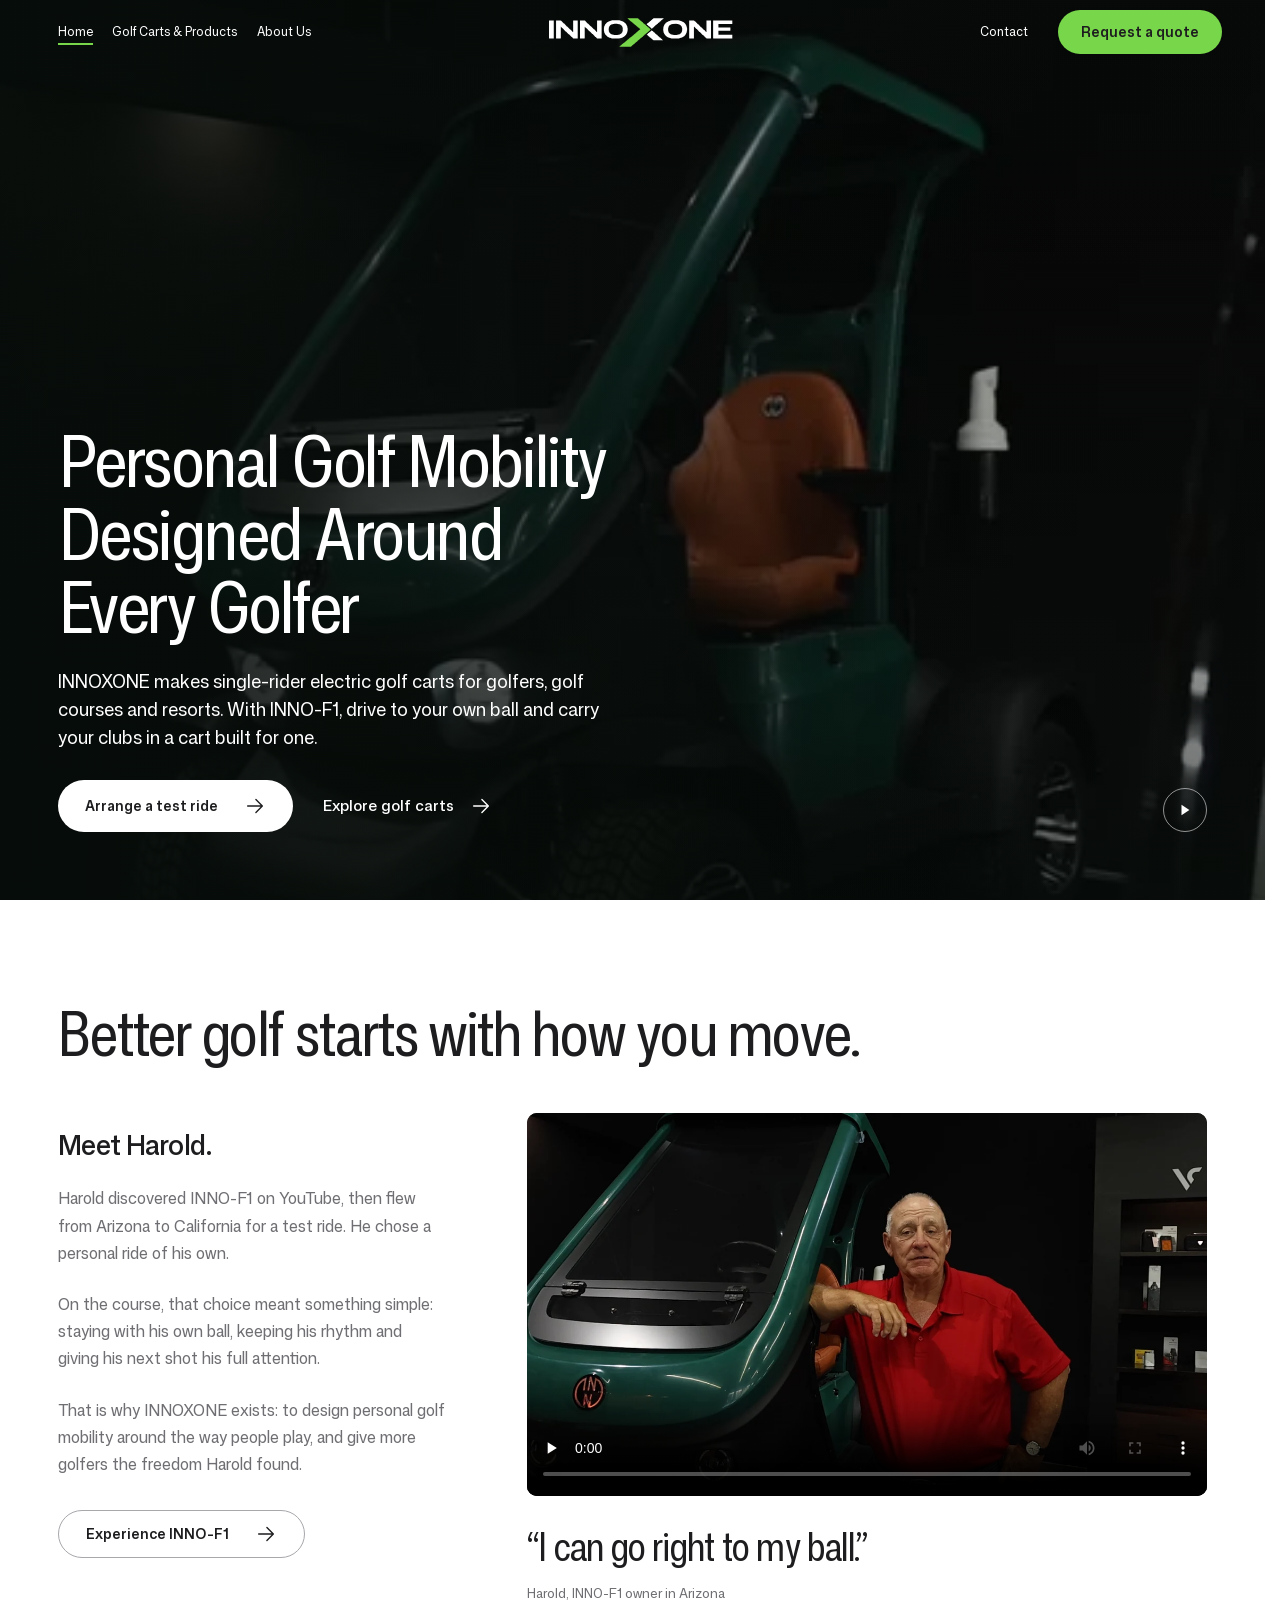
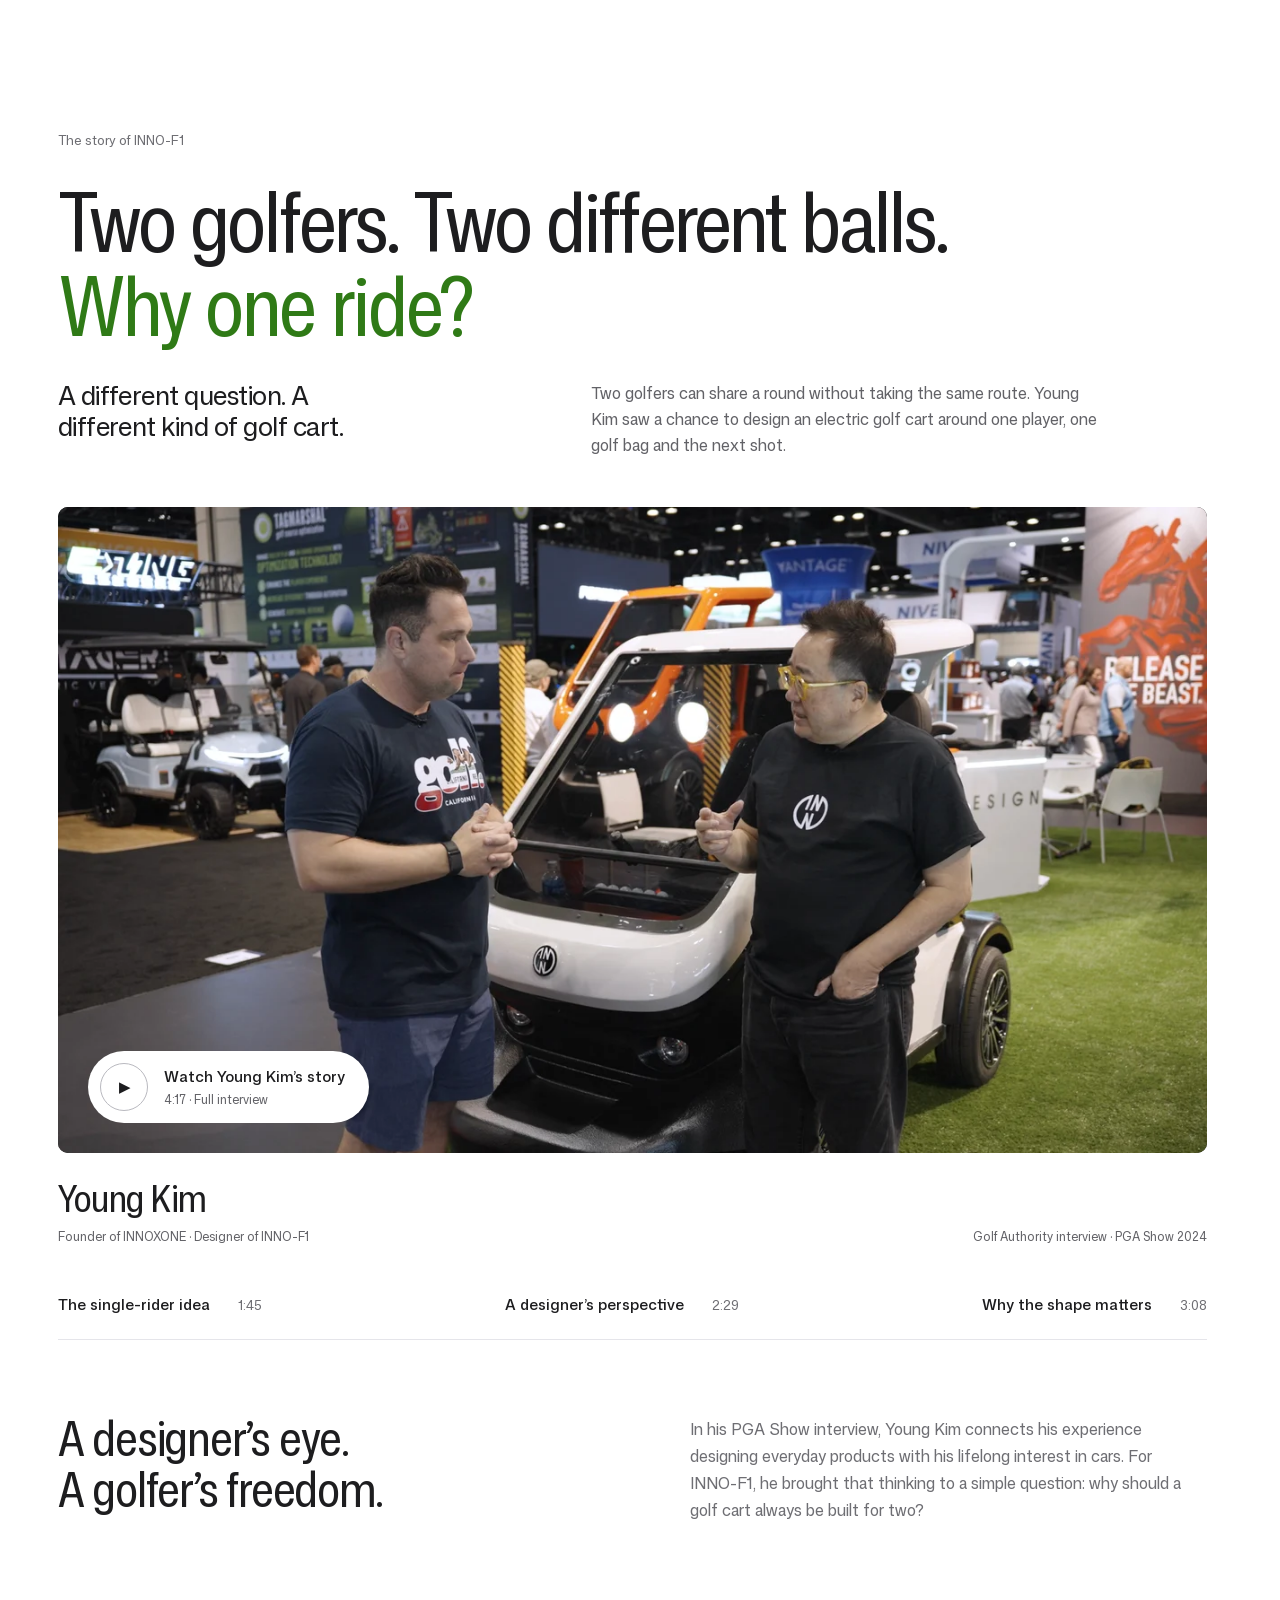
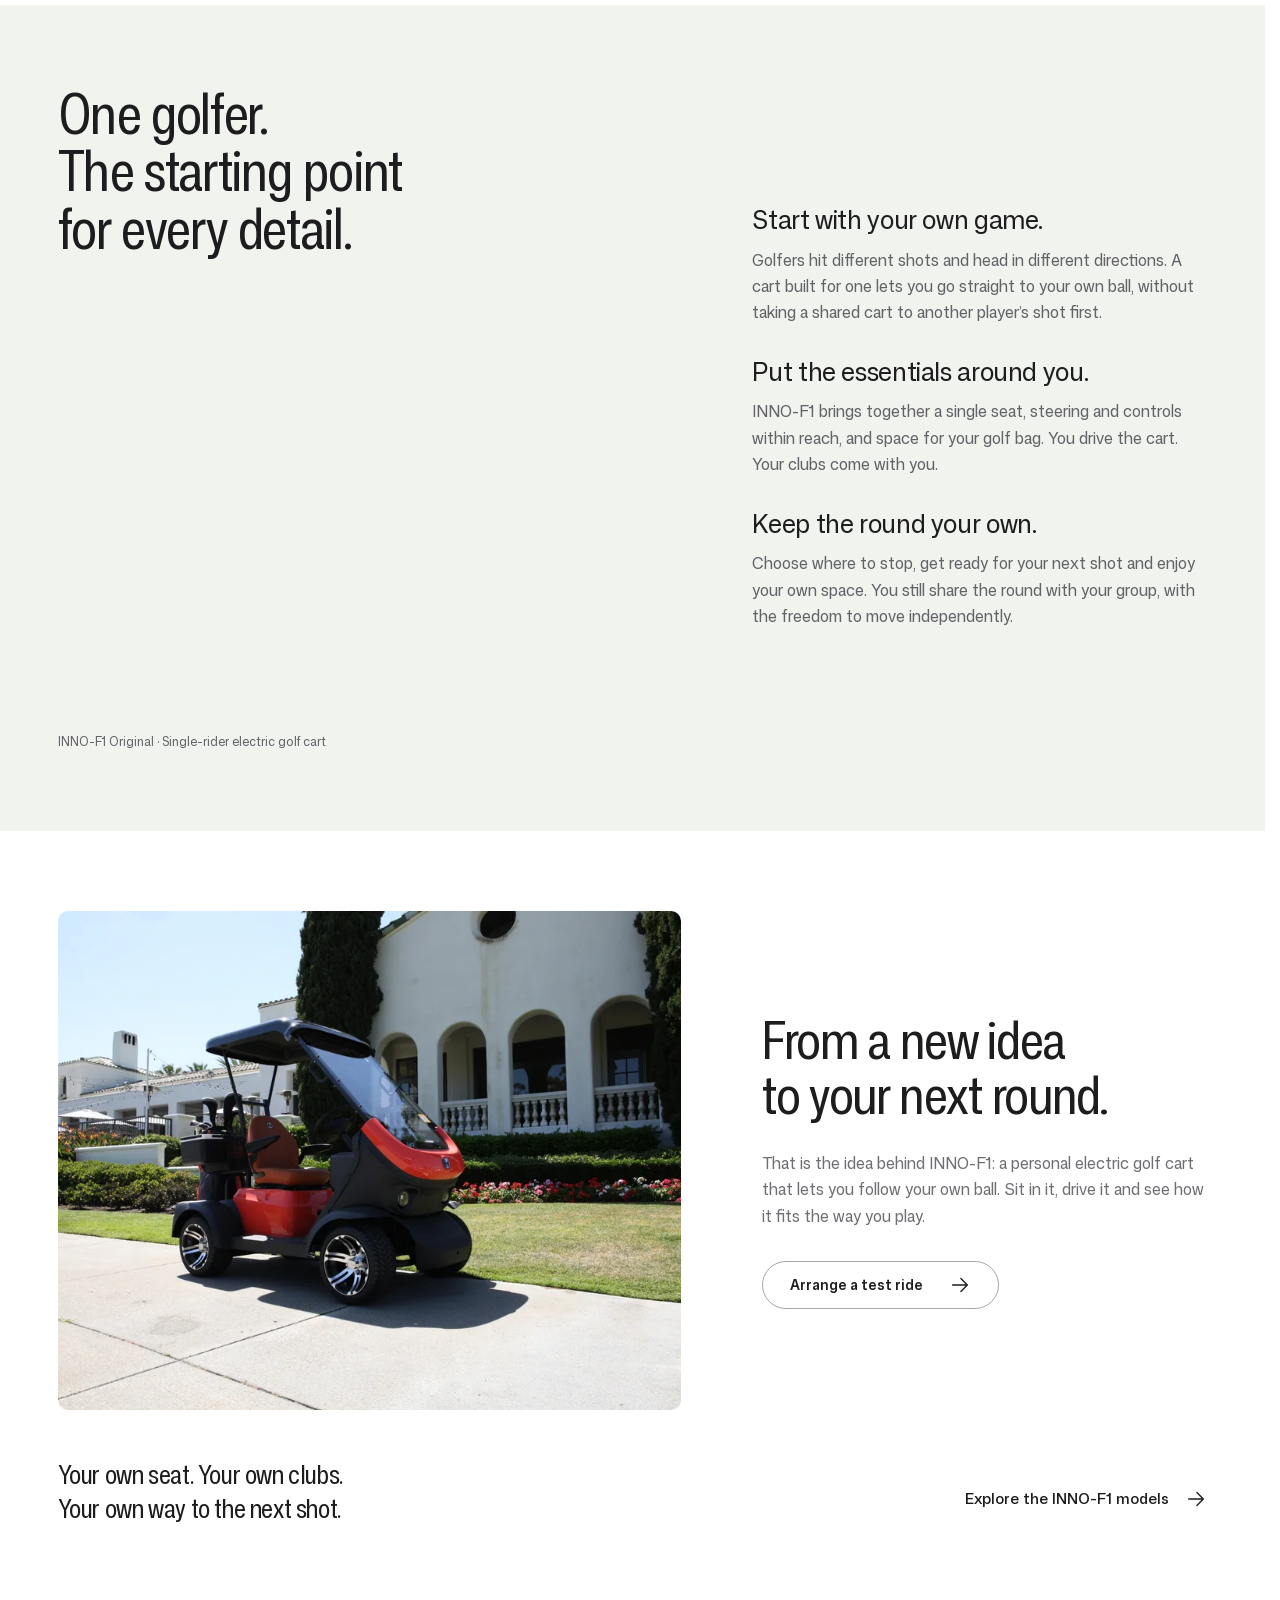
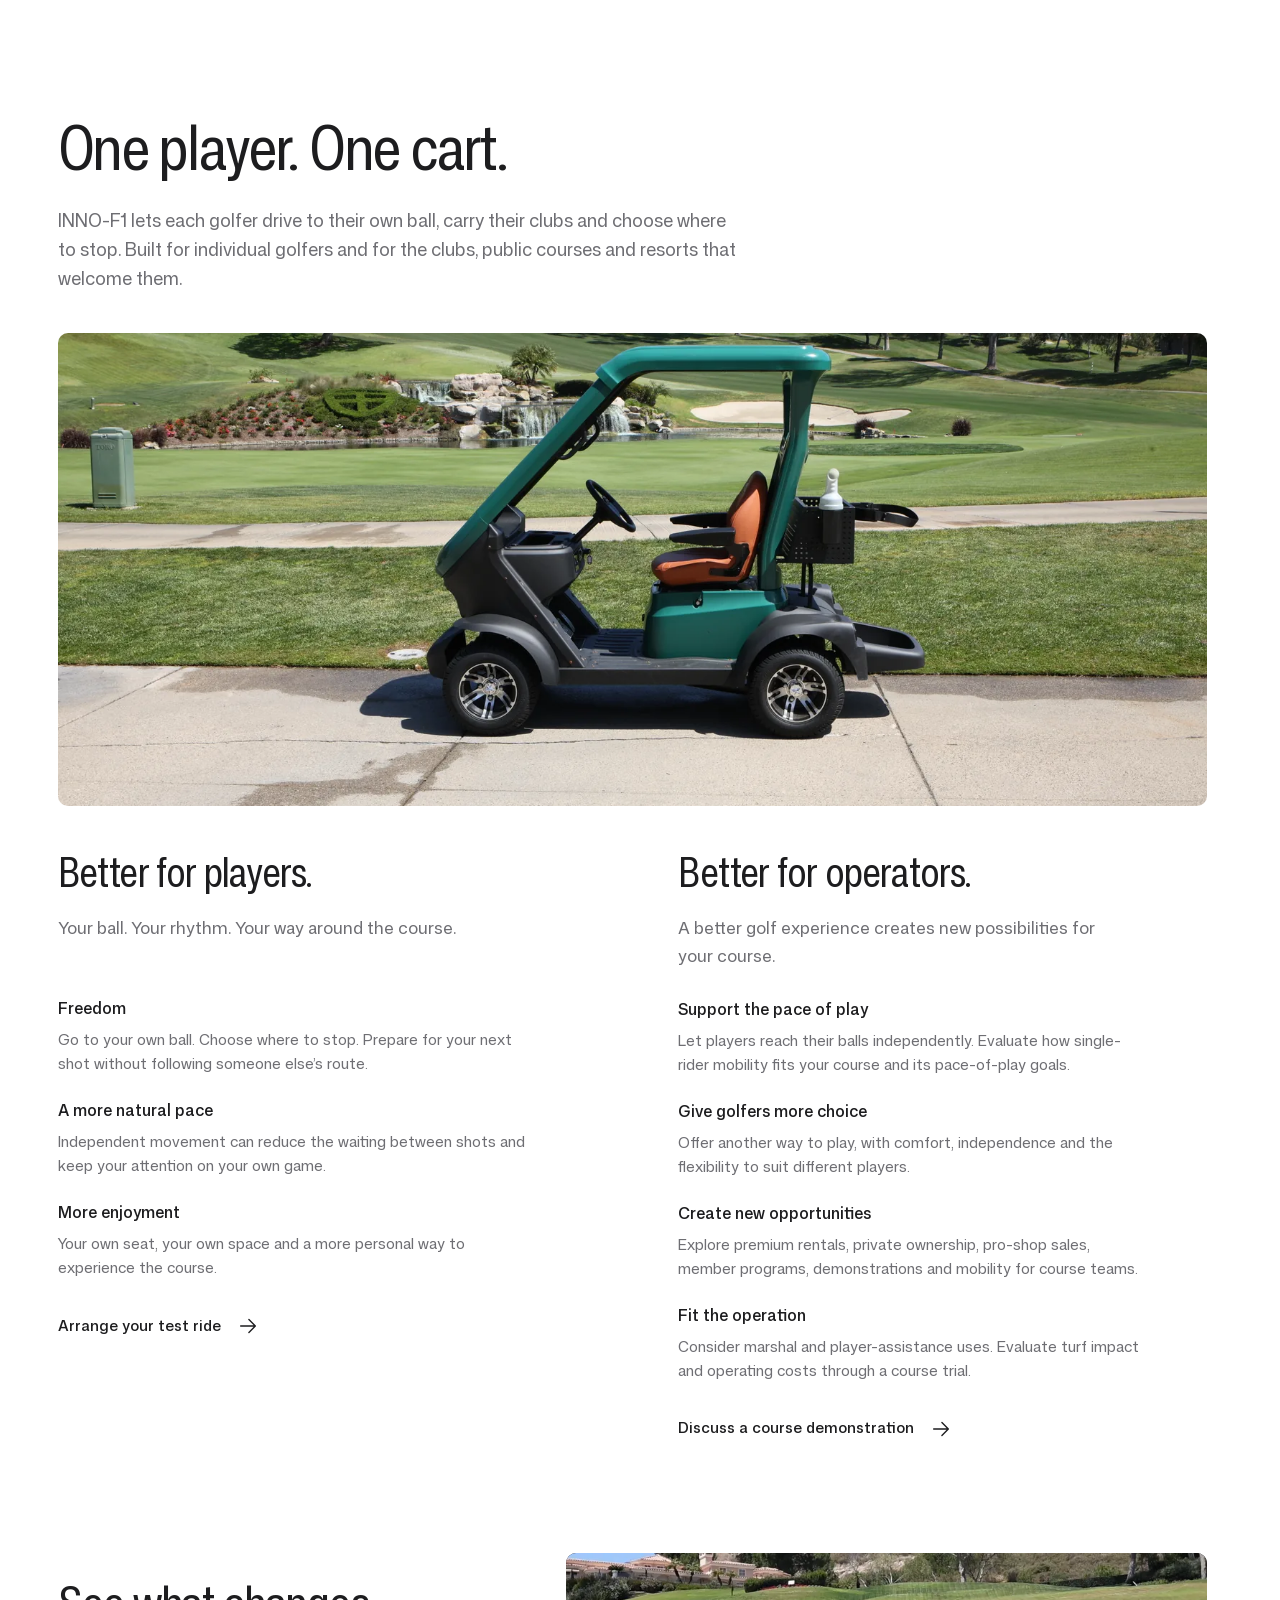
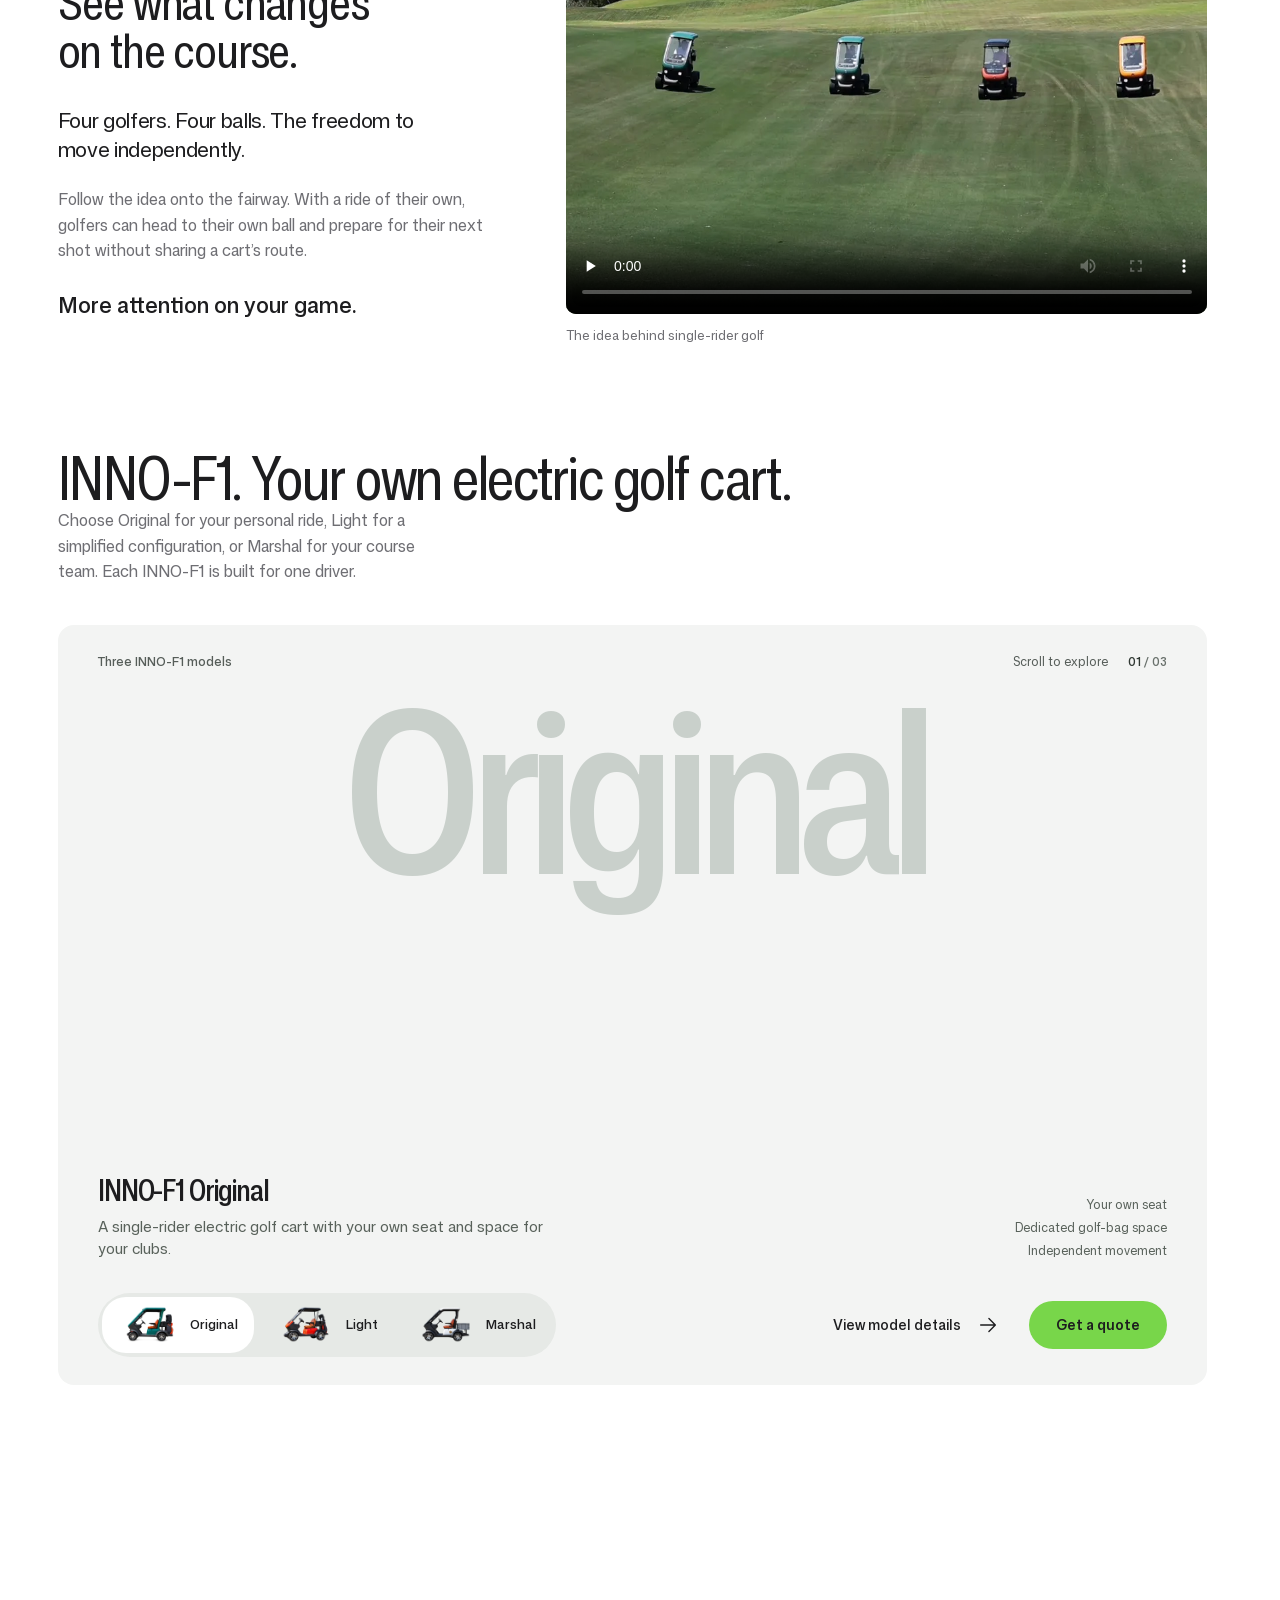
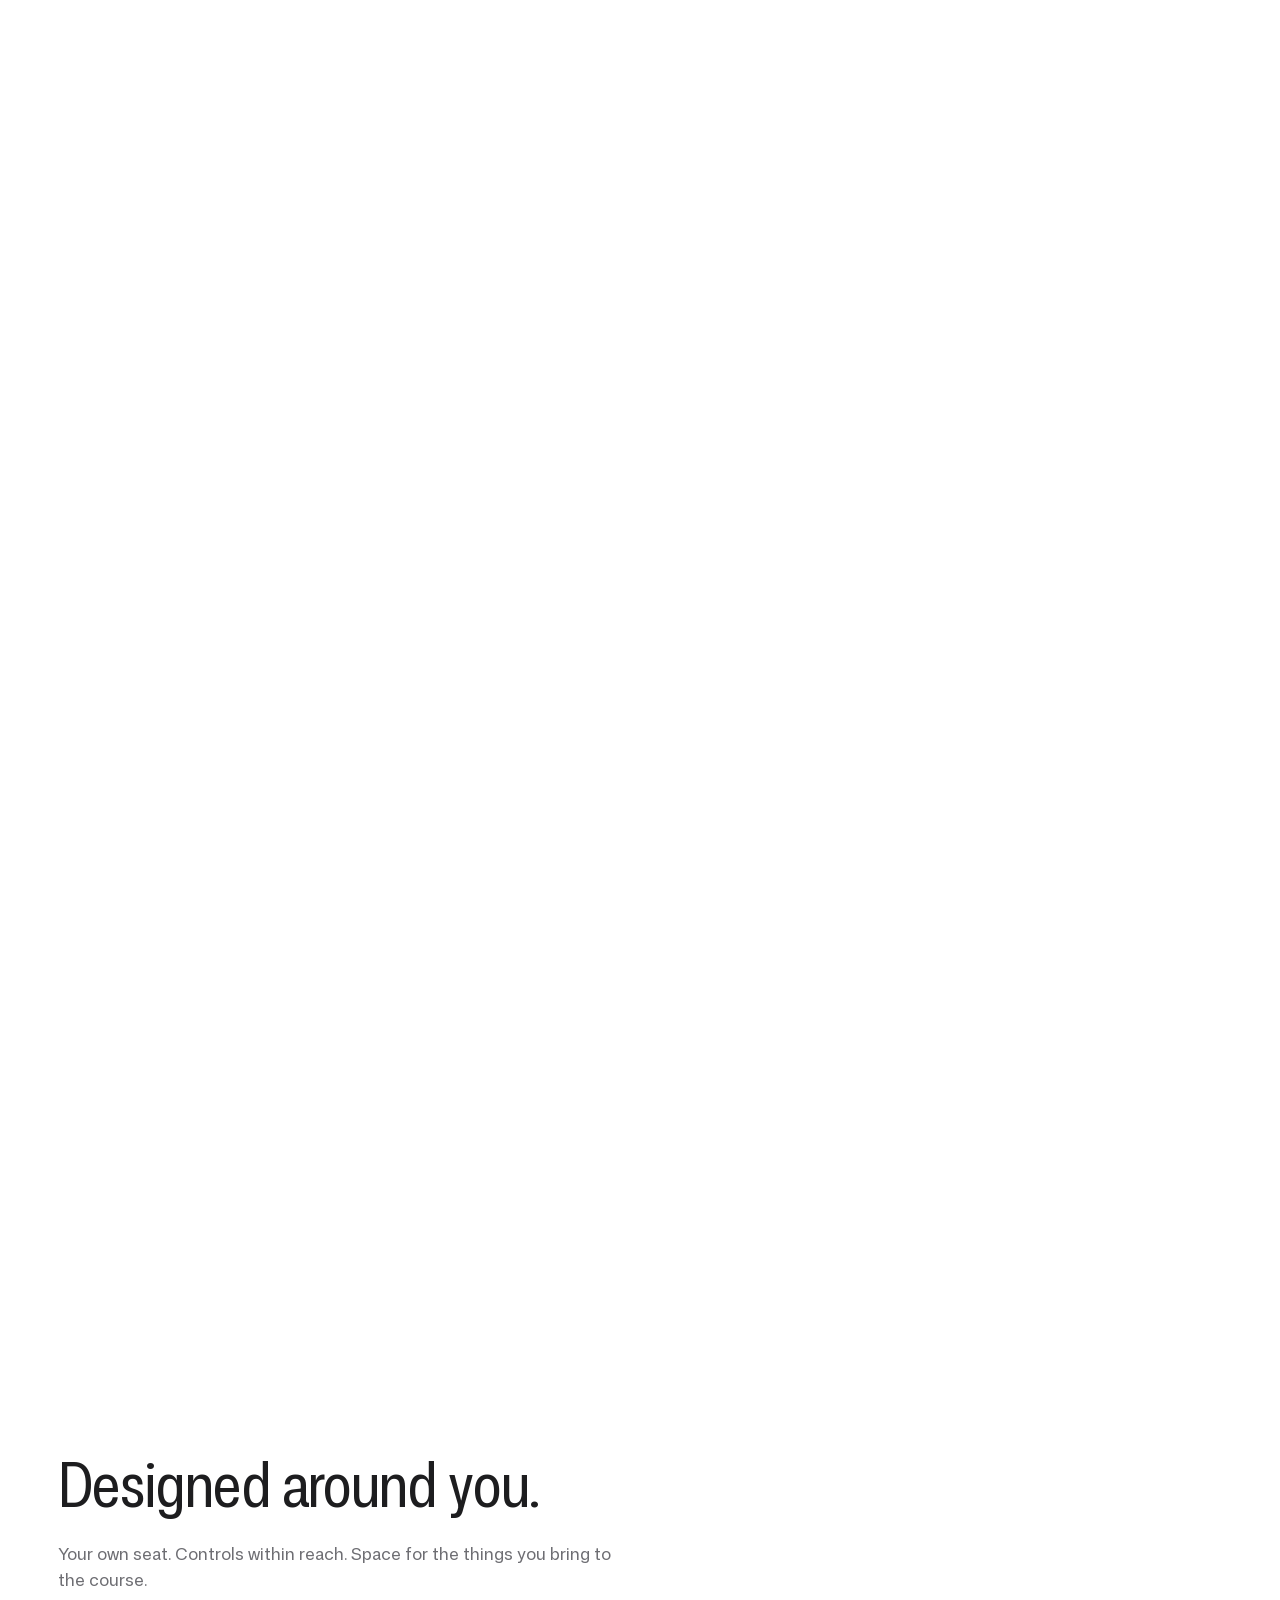
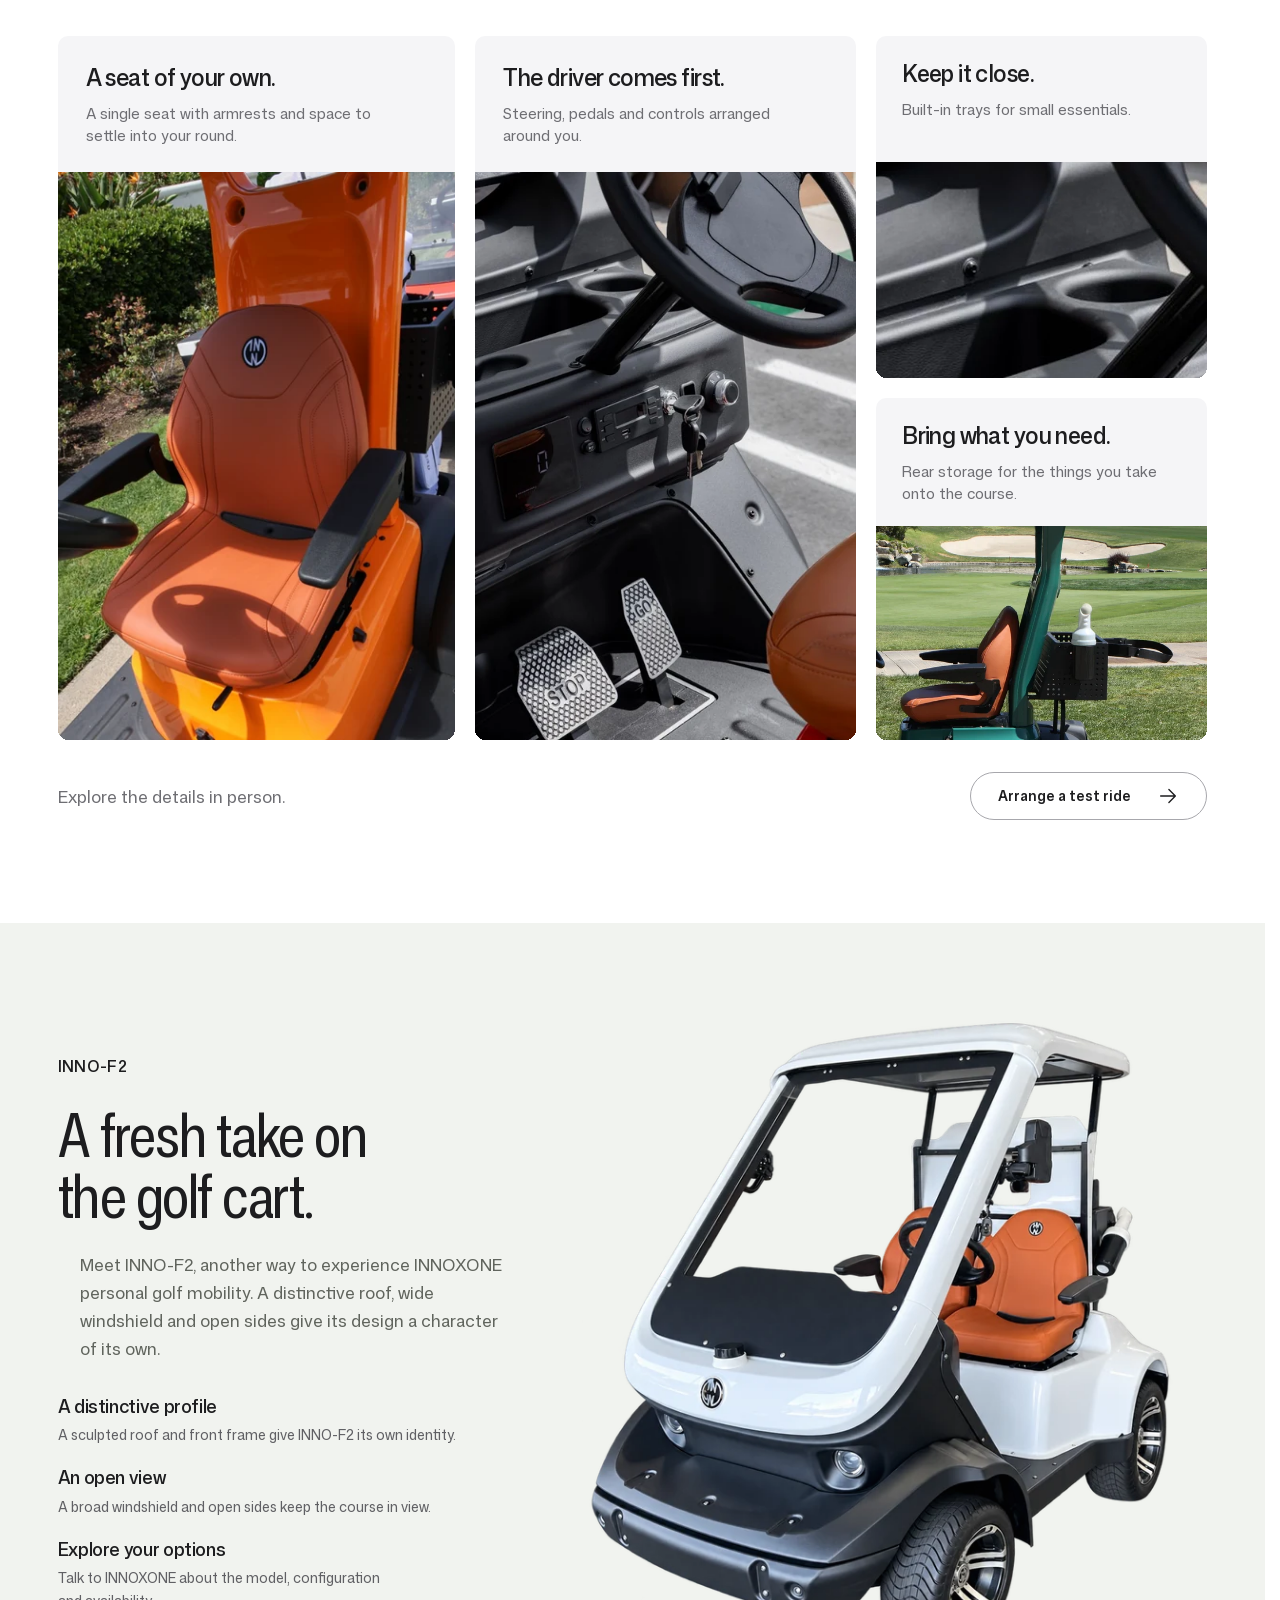
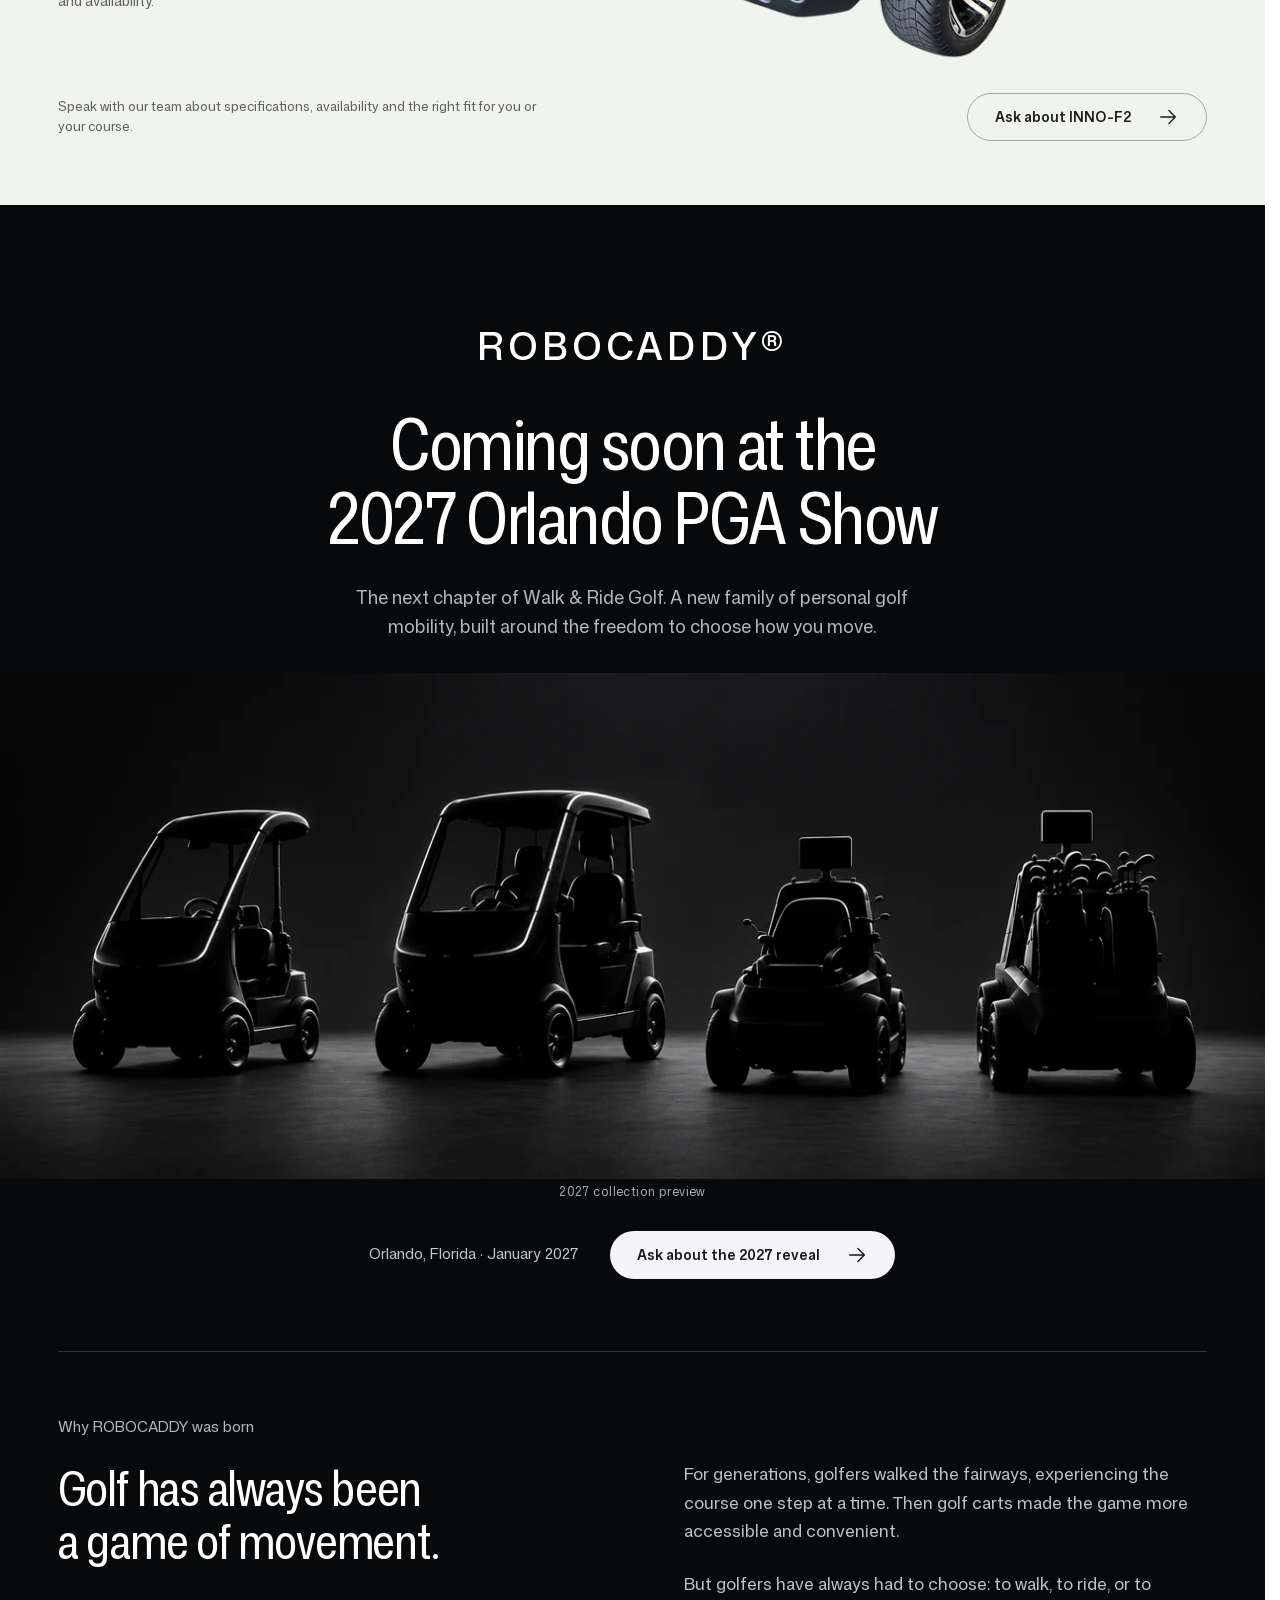
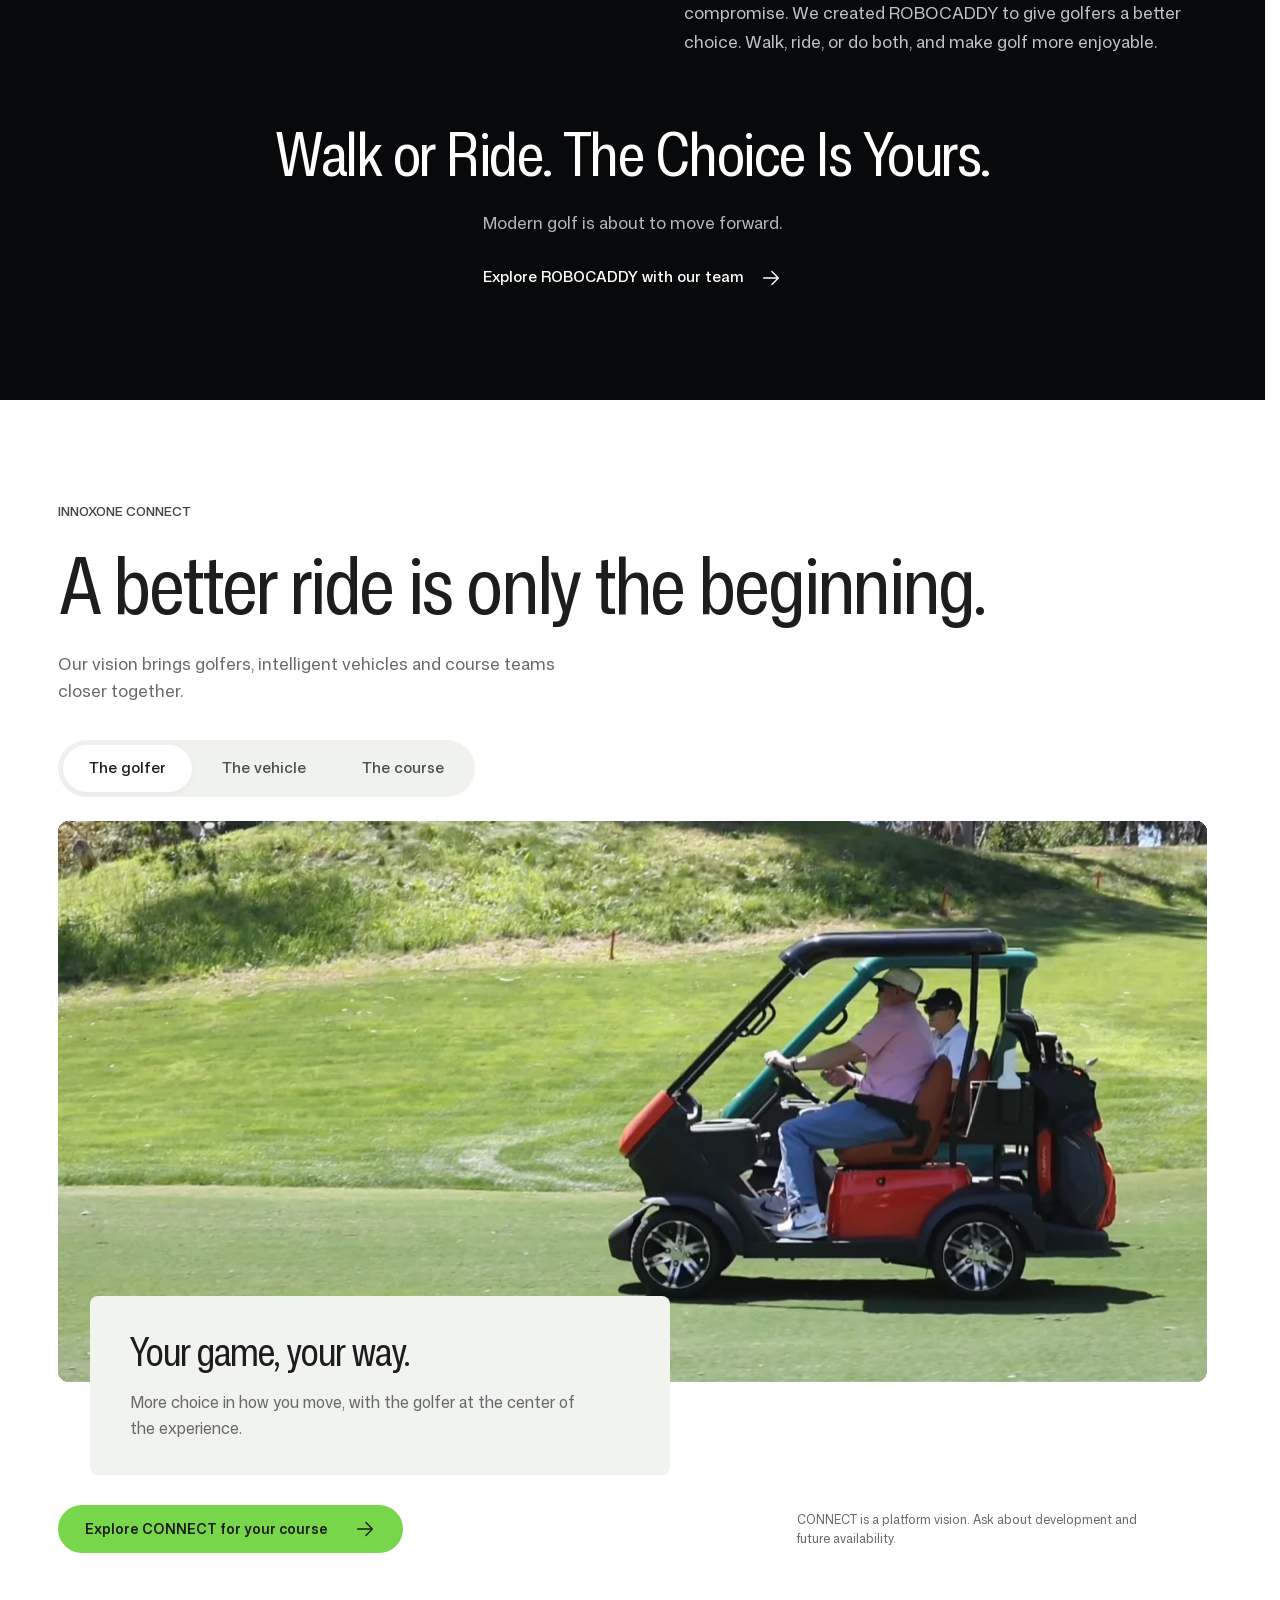
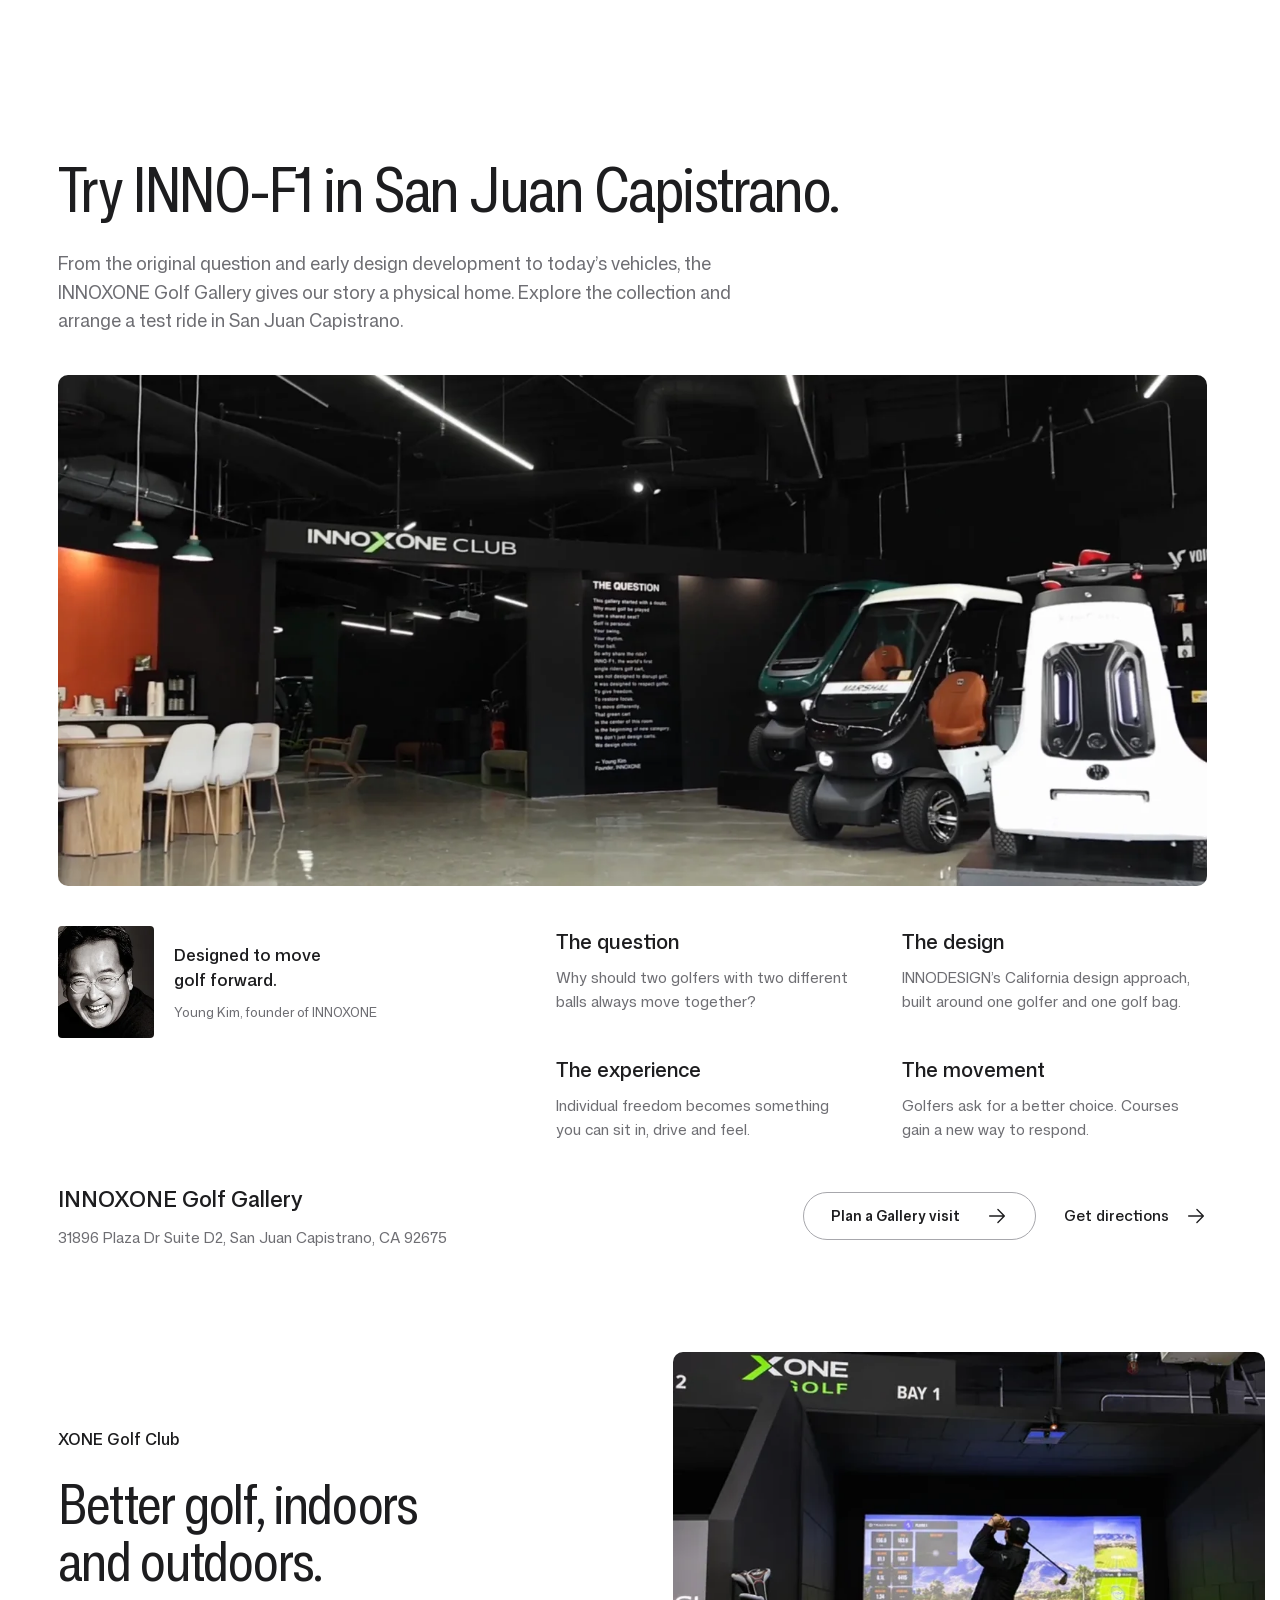
==== commit a938d2c2: "Show all INNO-F1 models in a scroll-driven homepage collection" ====
--- a/index.html
+++ b/index.html
@@ -550,6 +550,125 @@
 @media print{
 .home-page .connect-caption{margin:24px 0 0;width:100%}
 }
+/* Keep every interview chapter visible and reachable on a phone. */
+@media(max-width:767px){
+ html.has-js:not(.capture) .home-page .founder-chapters{display:grid;grid-template-columns:1fr;gap:0;overflow:visible;white-space:normal}
+ .home-page .founder-chapters button{width:100%;justify-content:space-between;gap:20px;padding-block:14px;font-size:13px}
+ .home-page .founder-chapters button span{flex:none}
+}
+@media(max-width:767px){.home-page .sister-photo{width:100%;margin:32px 0 0;aspect-ratio:1.15}}
+/* A single editorial stage, with a native scroll chapter for each INNO-F1. */
+.home-page .inno-lineup{--lineup-top:80px;--lineup-height:min(760px,calc(100svh - 112px));--lineup-step:58svh}
+.home-page .lineup-intro{align-items:end;justify-content:space-between;gap:48px;margin-bottom:40px}
+.home-page .lineup-intro h2{max-width:760px;font-size:clamp(38px,4.6vw,68px);text-wrap:balance}
+.home-page .lineup-intro .section-intro{max-width:390px;margin:0;font-size:16px;line-height:1.6}
+.home-page .lineup-journey{position:relative}
+.home-page .lineup-scroll-stops{display:none;pointer-events:none}
+.home-page .lineup-scroll-enabled .lineup-journey{height:calc(var(--lineup-height) + 3 * var(--lineup-step))}
+.home-page .lineup-scroll-enabled .lineup-scroll-stops{position:absolute;inset:calc(var(--lineup-height) / 2) 0 auto;display:grid;grid-auto-rows:var(--lineup-step)}
+.home-page .lineup-scroll-enabled .lineup-stage{position:sticky;top:var(--lineup-top)}
+.home-page .lineup-stage{margin:0;padding:0;background:#f3f4f3;border-radius:16px;overflow:hidden;isolation:isolate}
+.home-page .lineup-topline{position:absolute;top:28px;left:40px;right:40px;z-index:3;display:flex;align-items:center;gap:20px;font-size:12px;font-weight:500;color:#565d59;pointer-events:none}
+.home-page .lineup-scroll-hint{display:none;margin-left:auto;font-weight:400}
+.home-page .lineup-scroll-enabled .lineup-scroll-hint{display:block}
+.home-page .lineup-counter{position:static;display:block;margin-left:auto;font-size:12px;font-variant-numeric:tabular-nums;color:#303833}
+.home-page .lineup-scroll-enabled .lineup-counter{margin-left:0}
+.home-page .lineup-counter>span+span{color:#69716c}
+.home-page .lineup-enhanced .lineup-track{position:relative;display:block;height:var(--lineup-height);min-height:0;max-height:none;overflow:visible;scroll-snap-type:none;touch-action:pan-y pinch-zoom}
+.home-page .lineup-pane{display:grid;grid-template-rows:minmax(0,1fr) auto;gap:20px;min-height:0;padding:58px 40px 112px}
+.home-page .lineup-enhanced .lineup-pane{position:absolute;inset:0;height:100%;opacity:0!important;visibility:hidden;pointer-events:none;transition:opacity .65s var(--ease),visibility .65s}
+.home-page .lineup-enhanced .lineup-pane.is-active{opacity:1!important;visibility:visible;pointer-events:auto;z-index:1}
+.home-page .variant-visual{position:relative;min-height:0;isolation:isolate}
+.home-page .variant-backdrop{position:absolute;inset:-12px 0 auto;z-index:0;text-align:center;font-size:clamp(120px,17.5vw,248px);font-weight:500;letter-spacing:-.065em;line-height:1.05;font-stretch:88%;color:#c9d0cb;user-select:none;transform:translateY(20px);transition:transform .9s var(--ease)}
+.home-page .lineup-pane.is-active .variant-backdrop{transform:translateY(0)}
+.home-page .lineup-stage .product-layer{position:absolute;inset:48px -20px -10px;z-index:1;display:flex;align-items:center;justify-content:center;transform:translateX(32px) scale(.98);transition:transform .9s var(--ease)}
+.home-page .lineup-pane.is-active .product-layer{transform:translateX(0) scale(1)}
+.home-page .lineup-stage .product-layer img{width:100%;height:100%;max-width:1100px;object-fit:contain;object-position:center;filter:none}
+.home-page .variant-heading{position:static;display:grid;grid-template-columns:minmax(0,1fr) auto;gap:40px;padding:0;overflow:visible;align-items:end;z-index:2}
+.home-page .lineup-enhanced .lineup-pane .variant-heading>div{transform:none}
+.home-page .variant-name{font-size:clamp(25px,2.3vw,34px);font-weight:500;line-height:1.15;letter-spacing:-.035em}
+.home-page .variant-descriptor{font-size:15px;line-height:1.5;color:#58615a;max-width:510px;margin-top:9px;text-wrap:pretty}
+.home-page .variant-benefits{display:grid;gap:3px;margin:0;font-size:12px;line-height:1.65;color:#58615a;text-align:right;list-style:none}
+.home-page .variant-benefits li{padding:0;margin:0}
+.home-page .variant-benefits li+li:before{display:none}
+.home-page .lineup-controls{position:absolute;left:40px;right:40px;bottom:28px;z-index:4;display:flex;align-items:center;justify-content:space-between;gap:24px}
+.home-page .variant-tabs{position:static;display:flex;gap:4px;padding:4px;margin:0;transform:none;border:0;border-radius:32px;background:#e6e9e6;box-shadow:none}
+.home-page .variant-tabs button{height:44px;min-height:44px;padding:0 26px;border-radius:24px;background:transparent;box-shadow:none;font-size:13px;font-weight:500;transition:background .3s,color .3s}
+.home-page .variant-tabs button[aria-selected=true]{background:#fff;color:var(--ink);box-shadow:none}
+.home-page .variant-tabs button:before{display:none}
+.home-page .lineup-actions{position:static;display:flex;align-items:center;gap:30px}
+.home-page .lineup-actions .text-link{display:inline-flex;font-size:14px;min-height:44px;align-items:center;white-space:nowrap}
+.home-page .lineup-actions .pill{min-width:136px;height:48px;white-space:nowrap}
+.home-page .lineup-pane:focus-visible{outline:2px solid #303833;outline-offset:-4px;border-radius:16px}
+@media(hover:hover){.home-page .variant-tabs button:hover{background:#f8f9f8}.home-page .variant-tabs button[aria-selected=true]:hover{background:#fff}}
+@media(min-width:768px) and (max-height:720px){.home-page .inno-lineup{--lineup-height:600px}.home-page .lineup-scroll-enabled{--lineup-height:calc(100svh - 112px)}.home-page .lineup-pane{padding-top:48px;padding-bottom:100px;gap:12px}.home-page .variant-backdrop{font-size:clamp(110px,14vw,190px)}.home-page .variant-descriptor{font-size:14px}.home-page .lineup-controls{bottom:22px}}
+@media(max-width:1000px) and (min-width:768px){.home-page .lineup-intro{gap:32px}.home-page .lineup-intro .section-intro{max-width:310px}.home-page .lineup-topline{left:28px;right:28px}.home-page .lineup-pane{padding-inline:28px}.home-page .lineup-controls{left:28px;right:28px;gap:18px}.home-page .variant-tabs button{padding-inline:20px}.home-page .lineup-actions{gap:20px}.home-page .lineup-actions .text-link{font-size:12px}.home-page .lineup-actions .pill{min-width:120px}.home-page .variant-heading{gap:24px}.home-page .variant-benefits{max-width:170px}}
+@media(max-width:767px){
+ .home-page .inno-lineup{--lineup-top:68px;--lineup-height:clamp(480px,calc(100svh - 148px),700px);--lineup-step:62svh}
+ .home-page .inno-lineup>.wrap{width:auto;margin-inline:12px}
+ .home-page .lineup-intro{display:block;padding:0 8px;margin-bottom:28px}
+ .home-page .lineup-intro h2{font-size:clamp(36px,9.5vw,52px);max-width:520px}
+ .home-page .lineup-intro .section-intro{margin-top:18px;font-size:15px;max-width:510px}
+ .home-page .lineup-topline{top:20px;left:20px;right:20px;font-size:10px;gap:12px}
+ .home-page .lineup-counter{display:block;font-size:11px}
+ .home-page .lineup-scroll-hint{font-size:10px}
+ .home-page .lineup-pane{gap:12px;padding:54px 20px 148px}
+ .home-page .variant-backdrop{top:0;font-size:clamp(64px,21.5vw,160px);letter-spacing:-.06em;line-height:1.1}
+ .home-page .lineup-stage .product-layer{inset:40px -18% -12px}
+ .home-page .lineup-stage .product-layer img{max-width:none;width:100%;height:100%;object-fit:contain}
+ .home-page .variant-heading{display:block}
+ .home-page .variant-name{font-size:25px;line-height:1.15}
+ .home-page .variant-descriptor{font-size:14px;line-height:1.5;margin-top:8px;max-width:430px}
+ .home-page .variant-benefits{display:none}
+ .home-page .lineup-controls{left:20px;right:20px;bottom:20px;display:grid;grid-template-columns:1fr;gap:16px}
+ .home-page .variant-tabs{justify-self:center;width:100%;max-width:390px;justify-content:stretch;gap:2px;padding:4px}
+ .home-page .variant-tabs button{flex:1;min-width:0;padding:0 14px;font-size:13px}
+ .home-page .lineup-actions{display:flex;position:static;justify-content:space-between;gap:16px}
+ .home-page .lineup-actions .text-link{font-size:12px;gap:9px;min-height:44px}
+ .home-page .lineup-actions .arrow{width:18px;height:18px}
+ .home-page .lineup-actions .pill{min-width:120px;font-size:13px;height:44px;padding-inline:20px}
+}
+@media(max-width:359px){.home-page .lineup-topline{left:16px;right:16px}.home-page .lineup-pane{padding-inline:16px}.home-page .variant-name{font-size:23px}.home-page .variant-descriptor{font-size:13px}.home-page .lineup-controls{left:16px;right:16px}.home-page .lineup-actions{gap:12px}.home-page .lineup-actions .pill{min-width:108px;padding-inline:16px}.home-page .lineup-actions .text-link{font-size:12px;gap:6px}.home-page .lineup-scroll-hint{font-size:9px}}
+@media(max-height:639px){.home-page .inno-lineup{--lineup-height:600px}}
+/* Without scripting every model remains visible and readable. */
+.home-page .lineup-unenhanced .lineup-topline{display:none}
+.home-page .lineup-unenhanced .lineup-track{display:grid;gap:0;height:auto;overflow:visible}
+.home-page .lineup-unenhanced .lineup-pane{position:relative;height:680px;min-height:0;padding-bottom:48px}
+.home-page .lineup-unenhanced .variant-backdrop,.home-page .lineup-unenhanced .product-layer{transform:none}
+.home-page .lineup-unenhanced .lineup-controls{position:static;padding:0 40px 32px;justify-content:flex-end}
+.home-page .lineup-unenhanced .variant-tabs{display:none}
+@media(max-width:767px){.home-page .lineup-unenhanced .lineup-pane{height:550px;padding-top:28px;padding-bottom:32px}.home-page .lineup-unenhanced .lineup-controls{padding:0 20px 24px}}
+@media(prefers-reduced-motion:reduce){.home-page .lineup-enhanced .lineup-pane,.home-page .variant-backdrop,.home-page .lineup-stage .product-layer{transition:none;transform:none}}
+@media print{.home-page .lineup-journey{height:auto!important}.home-page .lineup-stage{position:relative!important;top:auto!important}.home-page .lineup-scroll-stops,.home-page .lineup-scroll-hint{display:none!important}}
+@media(max-width:767px) and (min-height:760px){.home-page .variant-backdrop{top:56px}}
+/* A compact side-by-side layout keeps manual browsing usable in landscape. */
+@media(min-width:640px) and (max-height:639px){
+ .home-page .inno-lineup{--lineup-height:clamp(320px,calc(100svh - 80px),480px)}
+ .home-page .lineup-topline{top:16px;left:24px;right:24px}
+ .home-page .lineup-pane{grid-template-columns:minmax(0,1.35fr) minmax(0,1fr);grid-template-rows:1fr;padding:46px 24px 86px;gap:24px}
+ .home-page .variant-backdrop{top:-18px;font-size:clamp(90px,13vw,150px)}
+ .home-page .lineup-stage .product-layer{inset:22px -30px -12px}
+ .home-page .variant-heading{display:block;align-self:center}
+ .home-page .variant-name{font-size:24px}
+ .home-page .variant-descriptor{font-size:13px;line-height:1.5}
+ .home-page .variant-benefits{display:none}
+ .home-page .lineup-controls{display:flex;left:24px;right:24px;bottom:16px;gap:18px}
+ .home-page .variant-tabs{width:auto;max-width:none}
+ .home-page .variant-tabs button{padding-inline:20px}
+ .home-page .lineup-actions{gap:20px}
+ .home-page .lineup-actions .text-link{font-size:12px}
+ .home-page .lineup-actions .pill{min-width:120px}
+}
+
+/* All three cart silhouettes are visible in the selector, before choosing a model. */
+.home-page .variant-tabs button{display:flex;align-items:center;justify-content:center;gap:8px;height:56px;padding-inline:16px}
+.home-page .variant-tabs button img{width:64px;height:42px;object-fit:contain;flex:none}
+.home-page .lineup-pane{padding-bottom:124px}
+@media(min-width:768px) and (max-width:1100px){.home-page .variant-tabs button{padding-inline:10px;gap:5px}.home-page .variant-tabs button img{width:44px;height:32px}}
+@media(max-width:767px){.home-page .lineup-pane{padding-bottom:176px}.home-page .variant-tabs button{display:grid;grid-template-rows:42px 20px;gap:1px;height:76px;padding:4px 8px}.home-page .variant-tabs button img{width:76px;height:42px;max-width:100%;justify-self:center}.home-page .variant-tabs button span{line-height:20px}.home-page .variant-tabs{border-radius:24px}.home-page .variant-tabs button{border-radius:20px}}
+@media(min-width:640px) and (max-height:639px){.home-page .lineup-pane{padding-bottom:98px}.home-page .variant-tabs button{display:flex;height:56px;padding:0 10px;gap:4px}.home-page .variant-tabs button img{width:40px;height:30px}}
+.home-page .lineup-unenhanced .lineup-pane{padding-bottom:48px}
+@media(max-width:767px){.home-page .lineup-unenhanced .lineup-pane{padding-bottom:32px}}
 /* Keep every word intact and readable while its letters appear. */
 html.title-motion-ready [data-reveal-title]:not([data-title-started]){opacity:0}
 [data-letter-title] .title-word{display:inline-block;white-space:nowrap}[data-letter-title] .title-letter{display:inline}
@@ -596,7 +715,7 @@
 }
 </style>
 <script type="application/ld+json">{"@context":"https://schema.org","@graph":[{"@type":"Organization","@id":"https://www.innoxone.com/#organization","name":"INNOXONE","url":"https://www.innoxone.com/","logo":"https://ausystems.github.io/innoxone/assets/innoxone-logo.svg","telephone":"+19493849663","email":"info@innoxone.com","address":{"@type":"PostalAddress","streetAddress":"31896 Plaza Dr Suite D2","addressLocality":"San Juan Capistrano","addressRegion":"CA","postalCode":"92675","addressCountry":"US"},"contactPoint":{"@type":"ContactPoint","telephone":"+19493849663","email":"info@innoxone.com","contactType":"sales and support"},"sameAs":["https://www.instagram.com/innoxone.golf","https://www.tiktok.com/@innoxone","https://www.youtube.com/@innodesign6980"]},{"@type":"WebSite","@id":"https://ausystems.github.io/innoxone/#website","url":"https://ausystems.github.io/innoxone/","name":"INNOXONE","publisher":{"@id":"https://www.innoxone.com/#organization"},"inLanguage":"en-US"},{"@type":["WebPage","FAQPage"],"@id":"https://ausystems.github.io/innoxone/#webpage","url":"https://ausystems.github.io/innoxone/","name":"INNOXONE | Single-Rider Electric Golf Carts & Golf Mobility","description":"Explore INNO-F1 electric golf carts, discover INNO-F2 and preview ROBOCADDY. Personal golf mobility for golfers and courses. Arrange a test ride.","isPartOf":{"@id":"https://ausystems.github.io/innoxone/#website"},"about":[{"@type":"Thing","name":"Personal golf mobility"},{"@type":"Thing","name":"INNO-F1 single-rider electric golf cart"},{"@type":"Thing","name":"INNO-F2 golf cart"},{"@type":"Thing","name":"ROBOCADDY Walk & Ride Golf"},{"@type":"Thing","name":"INNOXONE CONNECT and Intelligent Golf Operations"}],"primaryImageOfPage":{"@type":"ImageObject","url":"https://ausystems.github.io/innoxone/assets/social-preview.webp","width":1200,"height":630},"inLanguage":"en-US","mainEntity":[{"@type":"Question","name":"What is an INNO-F1 single-rider golf cart?","acceptedAnswer":{"@type":"Answer","text":"INNO-F1 is an electric golf cart built for one driver. Original and Light give golfers their own seat and space for a golf bag, so each player can drive to their own ball. Marshal provides rear utility storage for course teams. INNOXONE creates personal golf mobility for individual golfers, clubs, public courses and resorts."}},{"@type":"Question","name":"Which INNO-F1 is right for me?","acceptedAnswer":{"@type":"Answer","text":"Original is designed for personal golf mobility. Light offers a simplified single-rider configuration. Marshal focuses on course operations and player assistance, with rear utility storage. Contact us to discuss the configurations currently available."}},{"@type":"Question","name":"Can I try an INNO-F1 before deciding?","acceptedAnswer":{"@type":"Answer","text":"Contact us to arrange a test ride or a visit to the INNOXONE Golf Gallery. Tell us where you are based and which model interests you so we can confirm the available options."}},{"@type":"Question","name":"Can my course introduce single-rider golf?","acceptedAnswer":{"@type":"Answer","text":"Yes, you can speak with INNOXONE about demonstrations, premium rental options, member programs and mobility for course teams. Share your course location and goals. Program scope, availability and any operational benefits should be evaluated for your course."}},{"@type":"Question","name":"What is ROBOCADDY?","acceptedAnswer":{"@type":"Answer","text":"ROBOCADDY is INNOXONE’s Walk & Ride Golf mobility family, created to give golfers the choice to walk, ride or do both. The 2027 collection is coming soon at the Orlando PGA Show in January 2027. Contact our team for details about the reveal and future availability."}},{"@type":"Question","name":"How do I confirm price, delivery and availability?","acceptedAnswer":{"@type":"Answer","text":"Contact INNOXONE with your preferred model, quantity and delivery location. Our team can discuss the appropriate configuration and confirm current pricing, shipping arrangements and timing before you make a purchase."}},{"@type":"Question","name":"What are CONNECT and Intelligent Golf Operations?","acceptedAnswer":{"@type":"Answer","text":"INNOXONE CONNECT is our vision for linking golfers, intelligent vehicles and course operators. Intelligent Golf Operations is the broader direction combining mobility products, services and connected operations. Ask our team about development, course collaboration and future availability."}},{"@type":"Question","name":"Where is the INNOXONE Golf Gallery?","acceptedAnswer":{"@type":"Answer","text":"Visit 31896 Plaza Dr, Suite D2, San Juan Capistrano, CA 92675. Call or text 949-384-9663 before your visit to confirm hours, demonstrations and the models on display."}},{"@type":"Question","name":"What can I do at XONE Golf Club?","acceptedAnswer":{"@type":"Answer","text":"XONE Golf Club brings indoor golf into the INNOXONE Gallery with four TrackMan simulator bays. Visit xonegolf.com for bookings, instruction, current programs and opening hours."}},{"@type":"Question","name":"How do I get help with an INNO-F1 I already own?","acceptedAnswer":{"@type":"Answer","text":"Visit our Support page or email info@innoxone.com with your model and a description of what you need. The team can direct your product, service and warranty questions."}},{"@type":"Question","name":"Where can I learn more about INNO-F2?","acceptedAnswer":{"@type":"Answer","text":"Explore the INNO-F2 preview on this page, then contact INNOXONE to discuss specifications, available configurations and timing. Our team can help you understand the options for your own golf or your course."}}]}]}</script>
-</head><body id="top" class="home-page"><svg xmlns="http://www.w3.org/2000/svg" aria-hidden="true" style="position:absolute;width:0;height:0;overflow:hidden"><defs><symbol id="inno-wordmark" viewBox="0 0 1000 168"><path fill="currentColor" fill-rule="evenodd" d="M298 89 L298 118 L274 118 L267 110 L265 110 L251 95 L249 95 L235 80 L233 80 L219 65 L217 65 L217 64 L209 57 L209 117 L208 117 L208 118 L184 118 L184 24 L210 24 L224 39 L226 39 L240 54 L242 54 L242 55 L243 55 L257 70 L259 70 L272 84 L274 84 L274 24 L298 24 L298 89 Z M380 100 L394 97 L394 96 L398 95 L399 93 L401 93 L401 92 L404 90 L404 88 L406 87 L406 85 L407 85 L407 83 L408 83 L408 79 L409 79 L409 62 L408 62 L408 58 L407 58 L406 54 L405 54 L404 51 L403 51 L402 49 L400 49 L398 46 L396 46 L396 45 L394 45 L394 44 L391 44 L391 43 L387 43 L387 42 L381 42 L381 41 L364 41 L364 42 L358 42 L358 43 L354 43 L354 44 L351 44 L351 45 L347 46 L346 48 L344 48 L344 49 L340 52 L340 54 L338 55 L337 61 L336 61 L335 75 L336 75 L336 81 L337 81 L337 83 L338 83 L338 86 L340 87 L340 89 L341 89 L345 94 L347 94 L347 95 L349 95 L349 96 L351 96 L351 97 L354 97 L354 98 L357 98 L357 99 L363 99 L363 100 L380 100 Z M347 116 L340 115 L340 114 L338 114 L338 113 L336 113 L336 112 L330 110 L329 108 L327 108 L327 107 L317 98 L317 96 L316 96 L316 94 L315 94 L315 92 L314 92 L314 90 L313 90 L313 88 L312 88 L311 80 L310 80 L310 61 L311 61 L312 53 L313 53 L313 51 L314 51 L316 45 L318 44 L318 42 L319 42 L327 33 L329 33 L330 31 L332 31 L332 30 L334 30 L334 29 L336 29 L336 28 L338 28 L338 27 L341 27 L341 26 L344 26 L344 25 L347 25 L347 24 L352 24 L352 23 L359 23 L359 22 L386 22 L386 23 L393 23 L393 24 L397 24 L397 25 L401 25 L401 26 L404 26 L404 27 L406 27 L406 28 L409 28 L409 29 L413 30 L414 32 L416 32 L417 34 L419 34 L419 35 L426 41 L426 43 L428 44 L428 46 L430 47 L431 52 L432 52 L432 54 L433 54 L434 63 L435 63 L435 78 L434 78 L434 83 L433 83 L432 90 L431 90 L430 94 L428 95 L428 97 L426 98 L426 100 L425 100 L419 107 L417 107 L416 109 L414 109 L413 111 L411 111 L411 112 L409 112 L409 113 L407 113 L407 114 L398 116 L398 117 L387 118 L387 119 L358 119 L358 118 L351 118 L351 117 L347 117 L347 116 Z M784 65 L784 118 L760 118 L760 117 L759 117 L759 24 L785 24 L785 25 L786 25 L788 28 L790 28 L805 44 L807 44 L821 59 L823 59 L837 74 L839 74 L848 84 L850 84 L850 24 L874 24 L874 117 L873 117 L873 118 L850 118 L850 117 L849 117 L848 115 L846 115 L832 100 L830 100 L815 84 L813 84 L799 69 L797 69 L786 57 L784 57 L784 65 Z M137 75 L138 75 L146 84 L148 84 L148 24 L172 24 L172 118 L148 118 L148 117 L147 117 L142 111 L140 111 L126 96 L124 96 L110 81 L108 81 L93 65 L91 65 L84 57 L82 57 L82 58 L83 58 L83 117 L82 117 L82 118 L58 118 L58 24 L83 24 L83 25 L85 25 L99 40 L101 40 L115 55 L117 55 L117 56 L118 56 L132 71 L134 71 L137 75 Z M915 118 L886 118 L886 117 L885 117 L885 24 L986 24 L986 42 L913 42 L913 61 L976 61 L976 77 L975 77 L975 78 L913 78 L913 99 L986 99 L986 118 L915 118 Z M702 98 L707 97 L707 96 L709 96 L710 94 L712 94 L712 93 L718 88 L718 86 L719 86 L719 84 L720 84 L720 82 L721 82 L721 78 L722 78 L722 63 L721 63 L721 59 L720 59 L718 53 L717 53 L712 47 L710 47 L710 46 L708 46 L708 45 L706 45 L706 44 L703 44 L703 43 L700 43 L700 42 L693 42 L693 41 L670 42 L670 43 L667 43 L667 44 L664 44 L664 45 L658 47 L658 48 L652 53 L652 55 L651 55 L651 57 L650 57 L650 60 L649 60 L649 64 L648 64 L648 77 L649 77 L649 82 L650 82 L652 88 L653 88 L658 94 L660 94 L661 96 L664 96 L664 97 L670 98 L670 99 L676 99 L676 100 L694 100 L694 99 L700 99 L700 98 L702 98 Z M21 64 L21 24 L46 24 L46 118 L21 118 L21 64 Z M741 45 L742 48 L743 48 L743 50 L744 50 L744 52 L745 52 L746 59 L747 59 L747 65 L748 65 L748 76 L747 76 L747 82 L746 82 L745 89 L744 89 L744 91 L743 91 L741 97 L738 99 L738 101 L737 101 L733 106 L731 106 L729 109 L727 109 L727 110 L725 110 L724 112 L719 113 L719 114 L717 114 L717 115 L710 116 L710 117 L706 117 L706 118 L700 118 L700 119 L670 119 L670 118 L664 118 L664 117 L656 116 L656 115 L653 115 L653 114 L651 114 L651 113 L646 112 L645 110 L641 109 L638 105 L636 105 L636 104 L633 102 L633 100 L630 98 L630 96 L628 95 L628 93 L627 93 L627 91 L626 91 L626 89 L625 89 L624 82 L623 82 L622 67 L623 67 L623 59 L624 59 L624 55 L625 55 L625 53 L626 53 L626 50 L627 50 L628 46 L630 45 L630 43 L633 41 L633 39 L634 39 L636 36 L638 36 L640 33 L642 33 L643 31 L645 31 L645 30 L647 30 L647 29 L649 29 L649 28 L651 28 L651 27 L654 27 L654 26 L657 26 L657 25 L660 25 L660 24 L671 23 L671 22 L699 22 L699 23 L705 23 L705 24 L710 24 L710 25 L717 26 L717 27 L719 27 L719 28 L721 28 L721 29 L723 29 L723 30 L729 32 L732 36 L734 36 L734 37 L738 40 L738 42 L739 42 L741 45 Z M548 108 L546 108 L542 103 L540 103 L540 102 L536 99 L536 97 L539 96 L544 90 L546 90 L551 84 L553 84 L558 78 L560 78 L561 76 L563 76 L565 79 L567 79 L573 86 L575 86 L581 93 L583 93 L588 99 L590 99 L596 106 L598 106 L604 113 L606 113 L612 120 L614 120 L614 121 L615 121 L619 126 L621 126 L622 128 L570 128 L570 127 L569 127 L567 124 L565 124 L561 119 L559 119 L554 113 L552 113 L548 108 Z M583 12 L624 12 L624 14 L623 14 L621 17 L619 17 L614 23 L612 23 L607 29 L605 29 L600 35 L598 35 L598 36 L597 36 L592 42 L590 42 L585 48 L583 48 L578 54 L576 54 L571 60 L569 60 L563 67 L561 67 L561 66 L560 66 L556 61 L554 61 L548 54 L546 54 L540 47 L538 47 L538 46 L535 44 L535 42 L536 42 L537 40 L539 40 L543 35 L545 35 L549 30 L551 30 L554 26 L556 26 L560 21 L562 21 L562 20 L563 20 L566 16 L568 16 L571 12 L583 12 Z"/><path fill="var(--green)" fill-rule="evenodd" d="M436 162 L392 162 L392 160 L393 160 L394 158 L396 158 L400 153 L402 153 L406 148 L408 148 L411 144 L413 144 L417 139 L419 139 L423 134 L425 134 L429 129 L431 129 L435 124 L437 124 L440 120 L442 120 L442 119 L443 119 L446 115 L448 115 L452 110 L454 110 L457 106 L459 106 L459 105 L460 105 L463 101 L465 101 L469 96 L471 96 L474 92 L476 92 L480 87 L482 87 L482 86 L483 86 L486 82 L488 82 L492 77 L494 77 L497 73 L499 73 L499 72 L501 71 L501 69 L500 69 L497 65 L495 65 L490 59 L488 59 L484 54 L482 54 L478 49 L476 49 L471 43 L469 43 L465 38 L463 38 L459 33 L457 33 L457 32 L456 32 L452 27 L450 27 L446 22 L444 22 L440 17 L438 17 L438 16 L435 14 L435 12 L489 12 L489 13 L491 13 L495 18 L497 18 L503 25 L505 25 L511 32 L513 32 L519 39 L521 39 L526 45 L528 45 L534 52 L536 52 L542 59 L544 59 L550 66 L552 66 L557 72 L554 73 L549 79 L547 79 L542 85 L540 85 L535 91 L533 91 L527 98 L525 98 L520 104 L518 104 L513 110 L511 110 L506 116 L504 116 L499 122 L497 122 L492 128 L490 128 L484 135 L482 135 L477 141 L475 141 L470 147 L468 147 L463 153 L461 153 L461 154 L460 154 L456 159 L454 159 L452 162 L436 162 Z"/></symbol></defs></svg><div id="app"><a class="skip-link" href="#main">Skip to content</a><header class="inno-header on-dark" id="site-header"><nav class="nav-inner wrap" aria-label="Main navigation"><div class="nav-left"><a aria-current="page" class="" href="./">Home</a><a class="" href="golf-carts-products/">Golf Carts &amp; Products</a><a class="" href="about/">About Us</a></div><button class="menu-button" aria-controls="mobile-menu" aria-expanded="false"><span class="menu-icon" aria-hidden="true"></span>Menu</button><a class="wordmark" href="#top" aria-label="INNOXONE home"><svg viewBox="0 0 1000 168" xmlns="http://www.w3.org/2000/svg" aria-hidden="true"><use href="#inno-wordmark"/></svg></a><div class="nav-right"><a class="" href="contact/">Contact</a><a class="pill" href="contact/"><span class="cta-wide">Request a quote</span><span class="cta-short">Inquire</span></a></div></nav></header><div id="models-flyout" class="models-flyout" hidden><div class="models-grid"><a href="golf-carts-products/#lineup"><h3>INNO F1</h3><img src="assets/f1-original.webp" width="1200" height="700" alt="INNO F1 side profile" loading="lazy" decoding="async"><span class="model-chip">Single rider</span></a></div></div><div id="mobile-menu" class="mobile-menu" role="dialog" aria-modal="true" aria-label="Main menu" hidden><div class="menu-top"><a href="#top" class="wordmark" aria-label="INNOXONE home"><svg viewBox="0 0 1000 168" xmlns="http://www.w3.org/2000/svg" aria-hidden="true"><use href="#inno-wordmark"/></svg></a><button class="menu-close">Close <span aria-hidden="true">×</span></button></div><div class="menu-layout"><div class="menu-primary"><nav aria-label="Mobile navigation"><a aria-current="page" class="" href="./">Home</a><a class="" href="golf-carts-products/">Golf Carts &amp; Products</a><a class="" href="about/">About Us</a><a class="" href="contact/">Contact</a></nav><div class="menu-contact"><a href="tel:+19493849663">949-384-XONE (9663)</a><a href="mailto:info@innoxone.com">info@innoxone.com</a><p>31896 Plaza Dr Suite D2, San Juan Capistrano, CA 92675</p></div></div><a class="menu-story" href="golf-carts-products/"><figure><img src="assets/origin-drive-960.webp" width="960" height="640" alt="An orange INNO-F1 parked outside the clubhouse." loading="lazy" decoding="async"></figure><span class="menu-story-copy"><span>Find your own way around the course.</span><span class="menu-story-action">Explore the collection <span aria-hidden="true">↗</span></span></span></a></div></div><main id="main"><section id="hero" class="inno-hero on-dark" aria-labelledby="hero-title"><picture><source media="(max-width:767px)" srcset="assets/hero-gallery-mobile-480.webp 480w, assets/hero-gallery-mobile-768.webp 768w" sizes="100vw"><img class="hero-poster" src="assets/hero-gallery-1920.webp" srcset="assets/hero-gallery-768.webp 768w, assets/hero-gallery-1280.webp 1280w, assets/hero-gallery-1920.webp 1920w" sizes="100vw" alt="INNO-F1 Original on display in the INNOXONE Golf Gallery." width="1920" height="1080" fetchpriority="high" decoding="async"></picture><video class="hero-video" muted autoplay loop playsinline preload="metadata" aria-hidden="true"></video><div class="hero-content wrap"><h1 class="display" id="hero-title" data-reveal-title><span class="line-mask"><span>Personal Golf Mobility</span></span> <span class="line-mask"><span>Designed Around</span></span> <span class="line-mask"><span>Every Golfer</span></span></h1><p>INNOXONE makes single-rider electric golf carts for golfers, golf courses and resorts. With INNO-F1, drive to your own ball and carry your clubs in a cart built for one.</p><div class="hero-actions"><a class="pill pill-white" href="contact/?interest=test-ride">Arrange a test ride<svg class="arrow" viewBox="0 0 24 24" aria-hidden="true"><path d="M4 12h15M13 5l7 7-7 7"/></svg></a><a class="text-link" href="golf-carts-products/">Explore golf carts<svg class="arrow" viewBox="0 0 24 24" aria-hidden="true"><path d="M4 12h15M13 5l7 7-7 7"/></svg></a></div></div><button class="video-toggle" aria-label="Play hero video" aria-pressed="false"><svg viewBox="0 0 16 16" aria-hidden="true"><path d="M4 2l9 6-9 6Z"/></svg></button></section><section class="inno-harold" id="story" aria-labelledby="harold-title"><div class="wrap"><h2 class="display story-heading reveal-lines" id="harold-title" data-reveal-title>Better golf starts with how you move.</h2><div class="harold-grid"><div class="harold-copy"><h3>Meet Harold.</h3><p>Harold discovered INNO-F1 on YouTube, then flew from Arizona to California for a test ride. He chose a personal ride of his own.</p><p>On the course, that choice meant something simple: staying with his own ball, keeping his rhythm and giving his next shot his full attention.</p><p>That is why INNOXONE exists: to design personal golf mobility around the way people play, and give more golfers the freedom Harold found.</p><a class="pill pill-outline" href="contact/?interest=test-ride">Experience INNO-F1<svg class="arrow" viewBox="0 0 24 24" aria-hidden="true"><path d="M4 12h15M13 5l7 7-7 7"/></svg></a></div><div class="harold-media"><video class="story-film" controls playsinline preload="none" loading="lazy" poster="assets/harold-poster.webp" aria-label="Harold’s INNO-F1 story"><source src="assets/harold-story.mp4" type="video/mp4"><track kind="captions" srclang="en" label="English" src="assets/harold-story.vtt" default>Your browser does not support embedded video. <a href="assets/harold-story.mp4">Watch Harold’s story</a>.</video><img class="film-print-poster" src="assets/harold-poster.webp" width="1920" height="1080" alt="Harold sharing his INNO-F1 experience." loading="lazy" decoding="async"><p class="harold-quote">“I can go right to my ball.”<span>Harold, INNO-F1 owner in Arizona</span></p></div></div></div></section><section class="inno-origin" id="origin" aria-labelledby="origin-title"><div class="wrap"><p class="origin-label">The story of INNO-F1</p><div class="origin-intro"><h2 class="display" id="origin-title" data-reveal-title><span>Two golfers.</span> <span>Two different balls.</span> <span class="origin-question">Why one ride?</span></h2><div class="origin-lede"><p class="origin-intro-title">A different question. A different kind of golf cart.</p><p>Two golfers can share a round without taking the same route. Young Kim saw a chance to design an electric golf cart around one player, one golf bag and the next shot.</p></div></div></div><figure class="origin-film"><div class="origin-screen"><video id="founder-film" class="story-film" tabindex="0" controls playsinline preload="none" loading="lazy" hidden aria-label="Young Kim explains INNO-F1 at the 2024 PGA Show"><source src="assets/young-kim-story.mp4" type="video/mp4"><track kind="captions" srclang="en" label="English" src="assets/young-kim-story.vtt" default>Your browser does not support embedded video. <a href="assets/young-kim-story.mp4">Watch Young Kim’s interview</a>.</video><img class="founder-cover" src="assets/young-kim-1280.webp" srcset="assets/young-kim-640.webp 640w, assets/young-kim-800.webp 800w, assets/young-kim-1280.webp 1280w, assets/young-kim-1600.webp 1600w, assets/young-kim-1920.webp 1920w" sizes="100vw" fetchpriority="low" width="1920" height="1080" alt="Young Kim speaking into a microphone beside INNO-F1 at the 2024 PGA Show." loading="lazy" decoding="async"><button class="founder-play" aria-controls="founder-film"><span class="founder-play-icon" aria-hidden="true">▶</span><span>Watch Young Kim’s story<small>4:17 · Full interview</small></span></button><noscript><a class="founder-direct" href="assets/young-kim-story.mp4">Watch Young Kim’s interview · 4:17</a></noscript></div><figcaption class="wrap"><div><h3 class="display">Young Kim</h3><p>Founder of INNOXONE · Designer of INNO-F1</p></div><p class="origin-film-context">Golf Authority interview · PGA Show 2024</p></figcaption><div class="wrap"><div class="founder-chapters" role="group" aria-label="Interview chapters"><button data-film-time="105.3" aria-controls="founder-film">The single-rider idea<span>1:45</span></button><button data-film-time="149.4" aria-controls="founder-film">A designer’s perspective<span>2:29</span></button><button data-film-time="188" aria-controls="founder-film">Why the shape matters<span>3:08</span></button></div></div></figure><div class="wrap"><div class="origin-perspective"><h3 class="display"><span>A designer’s eye.</span> <span>A golfer’s freedom.</span></h3><p>In his PGA Show interview, Young Kim connects his experience designing everyday products with his lifelong interest in cars. For INNO-F1, he brought that thinking to a simple question: why should a golf cart always be built for two?</p></div></div><div class="origin-design"><div class="wrap origin-design-inner"><div class="origin-design-visual"><h3 class="display"><span>One golfer.</span> <span>The starting point</span> <span>for every detail.</span></h3><div class="origin-product"><img src="assets/f1-original.webp" srcset="assets/f1-original-600.webp 600w, assets/f1-original-900.webp 900w, assets/f1-original.webp 1200w" sizes="(max-width:767px) 100vw, 60vw" width="1200" height="700" alt="INNO-F1 Original with a single orange seat, steering wheel and rear golf bag." loading="lazy" decoding="async"></div><p class="origin-product-caption">INNO-F1 Original · Single-rider electric golf cart</p></div><div class="origin-chapters"><article class="origin-chapter"><div><h4>Start with your own game.</h4><p>Golfers hit different shots and head in different directions. A cart built for one lets you go straight to your own ball, without taking a shared cart to another player’s shot first.</p></div></article><article class="origin-chapter"><div><h4>Put the essentials around you.</h4><p>INNO-F1 brings together a single seat, steering and controls within reach, and space for your golf bag. You drive the cart. Your clubs come with you.</p></div></article><article class="origin-chapter"><div><h4>Keep the round your own.</h4><p>Choose where to stop, get ready for your next shot and enjoy your own space. You still share the round with your group, with the freedom to move independently.</p></div></article></div></div></div><div class="origin-road"><div class="origin-road-photo"><img src="assets/origin-drive-1600.webp" srcset="assets/origin-drive-640.webp 640w, assets/origin-drive-960.webp 960w, assets/origin-drive-1600.webp 1600w, assets/origin-drive-2400.webp 2400w" sizes="(max-width:767px) 100vw, 63vw" width="1600" height="1067" alt="Red INNO-F1 single-rider electric golf cart with a golf bag outside a California clubhouse." loading="lazy" decoding="async"></div><div class="origin-road-copy"><h3 class="display"><span>From a new idea</span> <span>to your next round.</span></h3><p>That is the idea behind INNO-F1: a personal electric golf cart that lets you follow your own ball. Sit in it, drive it and see how it fits the way you play.</p><a class="pill pill-outline" href="contact/?interest=test-ride">Arrange a test ride<svg class="arrow" viewBox="0 0 24 24" aria-hidden="true"><path d="M4 12h15M13 5l7 7-7 7"/></svg></a></div></div><div class="wrap"><div class="origin-close"><p class="display">Your own seat. Your own clubs. Your own way to the next shot.</p><a class="text-link" href="#lineup">Explore the INNO-F1 models<svg class="arrow" viewBox="0 0 24 24" aria-hidden="true"><path d="M4 12h15M13 5l7 7-7 7"/></svg></a></div></div></section><section class="inno-benefits" id="better-golf" aria-labelledby="benefits-title"><div class="wrap"><h2 class="display story-heading" id="benefits-title">One player. One cart.</h2><p class="section-intro">INNO-F1 lets each golfer drive to their own ball, carry their clubs and choose where to stop. Built for individual golfers and for the clubs, public courses and resorts that welcome them.</p><div class="benefit-photo"><img src="assets/course-life-1600.webp" srcset="assets/course-life-640.webp 640w, assets/course-life-960.webp 960w, assets/course-life-1600.webp 1600w" sizes="90vw" width="1600" height="1067" alt="A green INNO-F1 beside the fairway, with a single orange seat and rear storage." loading="lazy" decoding="async"></div><div class="audience-grid"><article class="audience audience-players"><h3>Better for players.</h3><p class="audience-lead">Your ball. Your rhythm. Your way around the course.</p><dl><div><dt>Freedom</dt><dd>Go to your own ball. Choose where to stop. Prepare for your next shot without following someone else’s route.</dd></div><div><dt>A more natural pace</dt><dd>Independent movement can reduce the waiting between shots and keep your attention on your own game.</dd></div><div><dt>More enjoyment</dt><dd>Your own seat, your own space and a more personal way to experience the course.</dd></div></dl><a class="text-link" href="contact/?interest=personal-ride-experience">Arrange your test ride<svg class="arrow" viewBox="0 0 24 24" aria-hidden="true"><path d="M4 12h15M13 5l7 7-7 7"/></svg></a></article><article class="audience audience-operators"><h3>Better for operators.</h3><p class="audience-lead">A better golf experience creates new possibilities for your course.</p><dl><div><dt>Support the pace of play</dt><dd>Let players reach their balls independently. Evaluate how single-rider mobility fits your course and its pace-of-play goals.</dd></div><div><dt>Give golfers more choice</dt><dd>Offer another way to play, with comfort, independence and the flexibility to suit different players.</dd></div><div><dt>Create new opportunities</dt><dd>Explore premium rentals, private ownership, pro-shop sales, member programs, demonstrations and mobility for course teams.</dd></div><div><dt>Fit the operation</dt><dd>Consider marshal and player-assistance uses. Evaluate turf impact and operating costs through a course trial.</dd></div></dl><a class="text-link" href="contact/?interest=course-demonstration">Discuss a course demonstration<svg class="arrow" viewBox="0 0 24 24" aria-hidden="true"><path d="M4 12h15M13 5l7 7-7 7"/></svg></a></article></div></div></section><section class="inno-why" id="why" aria-labelledby="why-title"><div class="wrap why-grid"><div class="why-copy"><h2 class="display" id="why-title">See what changes on the course.</h2><p class="why-question">Four golfers. Four balls. The freedom to move independently.</p><p class="why-body">Follow the idea onto the fairway. With a ride of their own, golfers can head to their own ball and prepare for their next shot without sharing a cart’s route.</p><p class="why-closing">More attention on your game.</p></div><div class="why-media"><video class="story-film" controls playsinline preload="none" loading="lazy" poster="assets/pace-poster.webp" aria-label="The idea behind single-rider golf"><source src="assets/pace-of-play.mp4" type="video/mp4"><track kind="captions" srclang="en" label="English" src="assets/pace-of-play.vtt" default>Your browser does not support embedded video. <a href="assets/pace-of-play.mp4">Watch the INNO-F1 film</a>.</video><img class="film-print-poster" src="assets/pace-poster.webp" width="1280" height="720" alt="Golfers independently driving INNO-F1 carts on the course." loading="lazy" decoding="async"><p class="media-caption">The idea behind single-rider golf</p></div></div></section><section class="inno-lineup lineup-unenhanced" id="lineup" aria-labelledby="lineup-title"><div class="wrap"><div class="lineup-intro"><h2 class="display" id="lineup-title">INNO-F1. Your own electric golf cart.</h2><p class="section-intro">Choose Original for your personal ride, Light for a simplified configuration, or Marshal for your course team. Each INNO-F1 is built for one driver.</p></div><div class="lineup-stage"><div class="lineup-counter" aria-hidden="true"><span id="variant-count">1</span> / 3</div><div class="lineup-controls"><div class="variant-tabs" role="tablist" aria-label="Choose your F1 variant"><button role="tab" id="tab-original" aria-selected="true" aria-controls="panel-original" tabindex="0" data-variant="0">Original</button><button role="tab" id="tab-light" aria-selected="false" aria-controls="panel-light" tabindex="-1" data-variant="1">Light</button><button role="tab" id="tab-marshal" aria-selected="false" aria-controls="panel-marshal" tabindex="-1" data-variant="2">Marshal</button></div><div class="lineup-actions"><a class="text-link" href="golf-carts-products/#lineup">Explore INNO-F1<svg class="arrow" viewBox="0 0 24 24" aria-hidden="true"><path d="M4 12h15M13 5l7 7-7 7"/></svg></a><a class="pill" href="contact/?interest=inno-f1-original">Get a quote</a></div></div><div class="lineup-track"><div class="lineup-pane" id="panel-original" role="tabpanel" aria-labelledby="tab-original" tabindex="0"><div class="variant-heading"><div><h3 class="variant-name display">Original</h3><p class="variant-descriptor">A single-rider electric golf cart with your own seat and space for your clubs.</p><ul class="variant-benefits"><li>Your own seat</li><li>Dedicated golf-bag space</li><li>Independent movement</li></ul></div></div><p class="variant-spec">Single rider · Electric · Golf-bag holder</p><div class="product-layer" data-product-renderer="image"><div class="ground-shadow" aria-hidden="true"></div><img src="assets/f1-original.webp" srcset="assets/f1-original-600.webp 600w, assets/f1-original-900.webp 900w, assets/f1-original.webp 1200w" sizes="(max-width:767px) 100vw, 75vw" width="1200" height="700" alt="Green INNO F1 Original single-rider golf cart with an orange seat and rear golf bag." loading="lazy" decoding="async"></div></div><div class="lineup-pane" id="panel-light" role="tabpanel" aria-labelledby="tab-light" tabindex="0"><div class="variant-heading"><div><h3 class="variant-name display">Light</h3><p class="variant-descriptor">A simplified single-rider electric golf cart with an open-sided layout.</p><ul class="variant-benefits"><li>Open-sided layout</li><li>Slim roof frame</li><li>Dedicated golf-bag space</li></ul></div></div><p class="variant-spec">Single rider · Electric · Slim roof frame</p><div class="product-layer" data-product-renderer="image"><div class="ground-shadow" aria-hidden="true"></div><img src="assets/f1-light.webp" srcset="assets/f1-light-600.webp 600w, assets/f1-light-900.webp 900w, assets/f1-light.webp 1200w" sizes="(max-width:767px) 100vw, 75vw" width="1200" height="700" alt="Red-orange INNO F1 Light golf cart with a black roof, slim uprights and rear golf bag." loading="lazy" decoding="async"></div></div><div class="lineup-pane" id="panel-marshal" role="tabpanel" aria-labelledby="tab-marshal" tabindex="0"><div class="variant-heading"><div><h3 class="variant-name display">Marshal</h3><p class="variant-descriptor">An electric golf cart for marshals and course staff, with rear utility storage.</p><ul class="variant-benefits"><li>Course-team mobility</li><li>Rear utility storage</li><li>Single-seat configuration</li></ul></div></div><p class="variant-spec">Single rider · Electric · Rear utility box</p><div class="product-layer" data-product-renderer="image"><div class="ground-shadow" aria-hidden="true"></div><img src="assets/f1-marshal.webp" srcset="assets/f1-marshal-600.webp 600w, assets/f1-marshal-900.webp 900w, assets/f1-marshal.webp 1200w" sizes="(max-width:767px) 100vw, 75vw" width="1200" height="700" alt="White INNO F1 Marshal golf cart with an orange seat and gray rear utility box." loading="lazy" decoding="async"></div></div></div></div></div></section><section class="inno-detail" id="designed-around-you" aria-labelledby="detail-title"><div class="wrap"><div class="detail-heading"><h2 class="detail-title display reveal-lines" id="detail-title" data-reveal-title>Designed around you.</h2><p>Your own seat. Controls within reach. Space for the things you bring to the course.</p></div><div class="detail-grid"><figure class="detail-figure detail-seat"><figcaption class="detail-caption"><h3>A seat of your own.</h3><p>A single seat with armrests and space to settle into your round.</p></figcaption><div class="detail-frame"><img src="assets/seat-1000.webp" srcset="assets/seat-480.webp 480w, assets/seat-1000.webp 1000w" sizes="(max-width:599px) calc(100vw - 40px), (max-width:1100px) 44vw, 32vw" width="1000" height="1227" alt="Orange INNO F1 seat with black armrests and stitched upholstery." loading="lazy" decoding="async"></div></figure><figure class="detail-figure detail-dashboard"><figcaption class="detail-caption"><h3>The driver comes first.</h3><p>Steering, pedals and controls arranged around you.</p></figcaption><div class="detail-frame"><img src="assets/dashboard-900.webp" srcset="assets/dashboard-480.webp 480w, assets/dashboard-900.webp 900w" sizes="(max-width:599px) calc(100vw - 40px), (max-width:1100px) 44vw, 32vw" width="900" height="1350" alt="INNO F1 steering wheel, dashboard switches and footwell." loading="lazy" decoding="async"></div></figure><figure class="detail-figure detail-trays"><figcaption class="detail-caption"><h3>Keep it close.</h3><p>Built-in trays for small essentials.</p></figcaption><div class="detail-frame"><img src="assets/tray-900.webp" srcset="assets/tray-480.webp 480w, assets/tray-900.webp 900w" sizes="(max-width:599px) calc(100vw - 40px), (max-width:1100px) 44vw, 32vw" width="900" height="900" alt="Recessed storage tray beneath the INNO F1 steering wheel." loading="lazy" decoding="async"></div></figure><figure class="detail-figure detail-storage"><figcaption class="detail-caption"><h3>Bring what you need.</h3><p>Rear storage for the things you take onto the course.</p></figcaption><div class="detail-frame"><img src="assets/storage-1400.webp" srcset="assets/storage-640.webp 640w, assets/storage-1400.webp 1400w" sizes="(max-width:599px) calc(100vw - 40px), (max-width:1100px) 44vw, 32vw" width="1400" height="811" alt="Rear storage basket and bottle holder behind the seat of a green INNO-F1 on the course." loading="lazy" decoding="async"></div></figure></div><div class="detail-next"><p>Explore the details in person.</p><a class="pill pill-outline" href="contact/?interest=test-ride">Arrange a test ride<svg class="arrow" viewBox="0 0 24 24" aria-hidden="true"><path d="M4 12h15M13 5l7 7-7 7"/></svg></a></div></div></section><section class="inno-f2" id="inno-f2" aria-labelledby="f2-title"><div class="wrap"><div class="f2-editorial"><div class="f2-intro"><p class="f2-label">INNO-F2</p><h2 class="display" id="f2-title">A fresh take on the golf cart.</h2><p>Meet INNO-F2, another way to experience INNOXONE personal golf mobility. A distinctive roof, wide windshield and open sides give its design a character of its own.</p></div><div class="f2-stage"><img src="assets/inno-f2-1400.webp" srcset="assets/inno-f2-640.webp 640w, assets/inno-f2-1000.webp 1000w, assets/inno-f2-1400.webp 1400w" sizes="(max-width:767px) 90vw, 50vw" width="1400" height="1519" alt="Front three-quarter view of the white INNO-F2 golf cart with an orange seat, roof and windshield." loading="lazy" decoding="async"></div><div class="f2-details"><div><h3>A distinctive profile</h3><p>A sculpted roof and front frame give INNO-F2 its own identity.</p></div><div><h3>An open view</h3><p>A broad windshield and open sides keep the course in view.</p></div><div><h3>Explore your options</h3><p>Talk to INNOXONE about the model, configuration and availability.</p></div></div></div><div class="f2-next"><p>Speak with our team about specifications, availability and the right fit for you or your course.</p><a class="pill pill-outline" href="contact/?interest=inno-f2">Ask about INNO-F2<svg class="arrow" viewBox="0 0 24 24" aria-hidden="true"><path d="M4 12h15M13 5l7 7-7 7"/></svg></a></div></div></section><section class="inno-robocaddy on-dark" id="robocaddy" aria-labelledby="robo-title"><div class="wrap robo-intro"><p class="robo-brand">ROBOCADDY®</p><h2 class="display" id="robo-title" data-reveal-title>Coming soon at the 2027 Orlando PGA Show</h2><p class="robo-description">The next chapter of Walk & Ride Golf. A new family of personal golf mobility, built around the freedom to choose how you move.</p></div><figure class="robo-stage"><img src="assets/robocaddy-teaser-1920.webp" srcset="assets/robocaddy-teaser-768.webp 768w, assets/robocaddy-teaser-1280.webp 1280w, assets/robocaddy-teaser-1920.webp 1920w" sizes="100vw" width="1920" height="768" alt="Four ROBOCADDY product concepts shown in dark silhouette ahead of the 2027 Orlando PGA Show." loading="lazy" decoding="async"><figcaption>2027 collection preview</figcaption></figure><div class="wrap"><div class="robo-reveal"><p class="robo-show">Orlando, Florida · January 2027</p><a class="pill pill-white" href="contact/?interest=robocaddy-2027">Ask about the 2027 reveal<svg class="arrow" viewBox="0 0 24 24" aria-hidden="true"><path d="M4 12h15M13 5l7 7-7 7"/></svg></a></div><div class="robo-story"><div class="robo-story-heading"><p>Why ROBOCADDY was born</p><h3 class="display">Golf has always been a game of movement.</h3></div><div class="robo-story-copy"><p>For generations, golfers walked the fairways, experiencing the course one step at a time. Then golf carts made the game more accessible and convenient.</p><p>But golfers have always had to choose: to walk, to ride, or to compromise. We created ROBOCADDY to give golfers a better choice. Walk, ride, or do both, and make golf more enjoyable.</p></div></div><div class="robo-choice"><p class="robo-promise display">Walk or Ride. The Choice Is Yours.</p><p>Modern golf is about to move forward.</p><a class="text-link" href="contact/?interest=robocaddy-2027">Explore ROBOCADDY with our team<svg class="arrow" viewBox="0 0 24 24" aria-hidden="true"><path d="M4 12h15M13 5l7 7-7 7"/></svg></a></div></div></section><section class="inno-connect" id="connect" aria-labelledby="connect-title"><div class="wrap"><header class="connect-heading"><p class="brand-label">INNOXONE CONNECT</p><h2 class="display" id="connect-title" data-reveal-title>A better ride is only the beginning.</h2><p>Our vision brings golfers, intelligent vehicles and course teams closer together.</p></header><div class="connect-experience"><div class="connect-tabs" role="tablist" aria-label="Explore the CONNECT vision"><button id="connect-tab-golfer" type="button" role="tab" aria-selected="true" aria-controls="connect-panel-golfer" tabindex="0" data-connect-view="0">The golfer</button><button id="connect-tab-vehicle" type="button" role="tab" aria-selected="false" aria-controls="connect-panel-vehicle" tabindex="-1" data-connect-view="1">The vehicle</button><button id="connect-tab-course" type="button" role="tab" aria-selected="false" aria-controls="connect-panel-course" tabindex="-1" data-connect-view="2">The course</button></div><div class="connect-panels"><div class="connect-panel is-active" id="connect-panel-golfer" role="tabpanel" aria-labelledby="connect-tab-golfer" tabindex="0"><div class="connect-image"><img src="assets/connect-golfer-1600.webp" srcset="assets/connect-golfer-640.webp 640w, assets/connect-golfer-1000.webp 1000w, assets/connect-golfer-1600.webp 1600w" sizes="(max-width:767px) 100vw, 91vw" width="1600" height="900" alt="Golfers driving individual INNO-F1 carts together across a green fairway." loading="lazy" decoding="async"></div><div class="connect-caption"><h3 class="display">Your game, your way.</h3><p>More choice in how you move, with the golfer at the center of the experience.</p></div></div><div class="connect-panel" id="connect-panel-vehicle" role="tabpanel" aria-labelledby="connect-tab-vehicle" tabindex="0"><div class="connect-image"><img src="assets/connect-vehicle-1600.webp" srcset="assets/connect-vehicle-640.webp 640w, assets/connect-vehicle-1000.webp 1000w, assets/connect-vehicle-1600.webp 1600w" sizes="(max-width:767px) 100vw, 91vw" width="1600" height="1067" alt="A green INNO-F1 single-rider golf cart beside a landscaped fairway." loading="lazy" decoding="async"></div><div class="connect-caption"><h3 class="display">Intelligence in motion.</h3><p>Our Physical AI vision brings responsive technology to the vehicles and services golfers use.</p></div></div><div class="connect-panel" id="connect-panel-course" role="tabpanel" aria-labelledby="connect-tab-course" tabindex="0"><div class="connect-image"><img src="assets/connect-course-1600.webp" srcset="assets/connect-course-640.webp 640w, assets/connect-course-1000.webp 1000w, assets/connect-course-1600.webp 1600w" sizes="(max-width:767px) 100vw, 91vw" width="1600" height="900" alt="Individual golf carts following the path toward the clubhouse." loading="lazy" decoding="async"></div><div class="connect-caption"><h3 class="display">A more connected course.</h3><p>Intelligent Golf Operations brings our products, mobility services and course teams into one connected vision.</p></div></div></div></div><div class="connect-invitation"><a class="pill" href="contact/?interest=connect-igo">Explore CONNECT for your course<svg class="arrow" viewBox="0 0 24 24" aria-hidden="true"><path d="M4 12h15M13 5l7 7-7 7"/></svg></a><p>CONNECT is a platform vision. Ask about development and future availability.</p></div></div></section><section class="inno-gallery" id="gallery" aria-labelledby="gallery-title"><div class="wrap"><div class="gallery-heading"><h2 class="display story-heading" id="gallery-title">Try INNO-F1 in San Juan Capistrano.</h2><p class="section-intro">From the original question and early design development to today’s vehicles, the INNOXONE Golf Gallery gives our story a physical home. Explore the collection and arrange a test ride in San Juan Capistrano.</p></div><div class="gallery-photo"><img src="assets/gallery-1600.webp" srcset="assets/gallery-640.webp 640w, assets/gallery-1600.webp 1600w" sizes="90vw" width="1600" height="900" alt="INNOXONE Golf Gallery, with personal golf vehicles displayed beside the entrance to the golf club." loading="lazy" decoding="async"></div><div class="gallery-history"><div class="founder"><img src="assets/young-kim-320.webp" width="320" height="320" alt="INNOXONE founder and designer Young Kim." loading="lazy" decoding="async"><p>Designed to move golf forward.<span>Young Kim, founder of INNOXONE</span></p></div><ol><li><h3>The question</h3><p>Why should two golfers with two different balls always move together?</p></li><li><h3>The design</h3><p>INNODESIGN’s California design approach, built around one golfer and one golf bag.</p></li><li><h3>The experience</h3><p>Individual freedom becomes something you can sit in, drive and feel.</p></li><li><h3>The movement</h3><p>Golfers ask for a better choice. Courses gain a new way to respond.</p></li></ol></div><div class="gallery-visit"><div><h3>INNOXONE Golf Gallery</h3><address>31896 Plaza Dr Suite D2, San Juan Capistrano, CA 92675</address></div><div class="gallery-actions"><a class="pill pill-outline" href="contact/?interest=gallery-visit">Plan a Gallery visit<svg class="arrow" viewBox="0 0 24 24" aria-hidden="true"><path d="M4 12h15M13 5l7 7-7 7"/></svg></a><a class="text-link" href="https://maps.app.goo.gl/sYTsCQduQt7NKxdF8">Get directions<svg class="arrow" viewBox="0 0 24 24" aria-hidden="true"><path d="M4 12h15M13 5l7 7-7 7"/></svg></a></div></div></div></section><section class="inno-sister" aria-labelledby="sister-title"><div class="wrap sister-grid"><div class="sister-copy"><p class="brand-label">XONE Golf Club</p><h2 id="sister-title">Better golf, indoors and outdoors.</h2><p>What if a showroom became a golfers’ club? Inside the Gallery, four TrackMan simulator bays make space to play, practice and learn. Explore instruction, club fitting, shopping and a community built around the game.</p><a class="pill pill-outline" href="https://www.xonegolf.com/" target="_blank" rel="noopener noreferrer">Discover XONE Golf Club<svg class="arrow" viewBox="0 0 24 24" aria-hidden="true"><path d="M4 12h15M13 5l7 7-7 7"/></svg></a></div><div class="sister-photo"><img src="assets/xone-bay-800.webp" srcset="assets/xone-bay-480.webp 480w, assets/xone-bay-800.webp 800w" sizes="(max-width:767px) 90vw, 50vw" alt="A golfer playing in Bay 1 beneath the XONE Golf sign." width="800" height="771" loading="lazy" decoding="async"></div></div></section><section class="inno-faq" id="faq" aria-labelledby="faq-title"><div class="wrap faq-grid"><div class="faq-heading"><h2 class="display" id="faq-title">A few things you may be wondering.</h2><p>Answers about single-rider electric golf carts, test rides, pricing and course programs.</p><div class="faq-contact"><p>Have another question?</p><a class="text-link" href="tel:+19493849663">Talk to our team<svg class="arrow" viewBox="0 0 24 24" aria-hidden="true"><path d="M4 12h15M13 5l7 7-7 7"/></svg></a></div></div><div class="faq-list"><details class="faq-item" id="faq-0" open><summary>What is an INNO-F1 single-rider golf cart?<span class="faq-symbol" aria-hidden="true"></span></summary><div class="faq-answer"><p>INNO-F1 is an electric golf cart built for one driver. Original and Light give golfers their own seat and space for a golf bag, so each player can drive to their own ball. Marshal provides rear utility storage for course teams. INNOXONE creates personal golf mobility for individual golfers, clubs, public courses and resorts.</p></div></details><details class="faq-item" id="faq-1"><summary>Which INNO-F1 is right for me?<span class="faq-symbol" aria-hidden="true"></span></summary><div class="faq-answer"><p>Original is designed for personal golf mobility. Light offers a simplified single-rider configuration. Marshal focuses on course operations and player assistance, with rear utility storage. Contact us to discuss the configurations currently available.</p><a class="text-link" href="#lineup">Explore the INNO-F1 family<svg class="arrow" viewBox="0 0 24 24" aria-hidden="true"><path d="M4 12h15M13 5l7 7-7 7"/></svg></a></div></details><details class="faq-item" id="faq-2"><summary>Can I try an INNO-F1 before deciding?<span class="faq-symbol" aria-hidden="true"></span></summary><div class="faq-answer"><p>Contact us to arrange a test ride or a visit to the INNOXONE Golf Gallery. Tell us where you are based and which model interests you so we can confirm the available options.</p><a class="text-link" href="contact/?interest=test-ride">Arrange a test ride<svg class="arrow" viewBox="0 0 24 24" aria-hidden="true"><path d="M4 12h15M13 5l7 7-7 7"/></svg></a></div></details><details class="faq-item" id="faq-3"><summary>Can my course introduce single-rider golf?<span class="faq-symbol" aria-hidden="true"></span></summary><div class="faq-answer"><p>Yes, you can speak with INNOXONE about demonstrations, premium rental options, member programs and mobility for course teams. Share your course location and goals. Program scope, availability and any operational benefits should be evaluated for your course.</p><a class="text-link" href="contact/?interest=course-demonstration">Explore a course program<svg class="arrow" viewBox="0 0 24 24" aria-hidden="true"><path d="M4 12h15M13 5l7 7-7 7"/></svg></a></div></details><details class="faq-item" id="faq-4"><summary>What is ROBOCADDY?<span class="faq-symbol" aria-hidden="true"></span></summary><div class="faq-answer"><p>ROBOCADDY is INNOXONE’s Walk &amp; Ride Golf mobility family, created to give golfers the choice to walk, ride or do both. The 2027 collection is coming soon at the Orlando PGA Show in January 2027. Contact our team for details about the reveal and future availability.</p><a class="text-link" href="#robocaddy">Discover ROBOCADDY<svg class="arrow" viewBox="0 0 24 24" aria-hidden="true"><path d="M4 12h15M13 5l7 7-7 7"/></svg></a></div></details><details class="faq-item" id="faq-delivery"><summary>How do I confirm price, delivery and availability?<span class="faq-symbol" aria-hidden="true"></span></summary><div class="faq-answer"><p>Contact INNOXONE with your preferred model, quantity and delivery location. Our team can discuss the appropriate configuration and confirm current pricing, shipping arrangements and timing before you make a purchase.</p><a class="text-link" href="contact/">Ask about pricing and delivery<svg class="arrow" viewBox="0 0 24 24" aria-hidden="true"><path d="M4 12h15M13 5l7 7-7 7"/></svg></a></div></details><details class="faq-item" id="faq-6"><summary>What are CONNECT and Intelligent Golf Operations?<span class="faq-symbol" aria-hidden="true"></span></summary><div class="faq-answer"><p>INNOXONE CONNECT is our vision for linking golfers, intelligent vehicles and course operators. Intelligent Golf Operations is the broader direction combining mobility products, services and connected operations. Ask our team about development, course collaboration and future availability.</p><a class="text-link" href="contact/?interest=connect-igo">Talk about CONNECT<svg class="arrow" viewBox="0 0 24 24" aria-hidden="true"><path d="M4 12h15M13 5l7 7-7 7"/></svg></a></div></details><details class="faq-item" id="faq-7"><summary>Where is the INNOXONE Golf Gallery?<span class="faq-symbol" aria-hidden="true"></span></summary><div class="faq-answer"><p>Visit 31896 Plaza Dr, Suite D2, San Juan Capistrano, CA 92675. Call or text 949-384-9663 before your visit to confirm hours, demonstrations and the models on display.</p><a class="text-link" href="https://maps.app.goo.gl/sYTsCQduQt7NKxdF8">Get directions<svg class="arrow" viewBox="0 0 24 24" aria-hidden="true"><path d="M4 12h15M13 5l7 7-7 7"/></svg></a></div></details><details class="faq-item" id="faq-8"><summary>What can I do at XONE Golf Club?<span class="faq-symbol" aria-hidden="true"></span></summary><div class="faq-answer"><p>XONE Golf Club brings indoor golf into the INNOXONE Gallery with four TrackMan simulator bays. Visit xonegolf.com for bookings, instruction, current programs and opening hours.</p><a class="text-link" href="https://www.xonegolf.com/">Visit XONE Golf Club<svg class="arrow" viewBox="0 0 24 24" aria-hidden="true"><path d="M4 12h15M13 5l7 7-7 7"/></svg></a></div></details><details class="faq-item" id="faq-9"><summary>How do I get help with an INNO-F1 I already own?<span class="faq-symbol" aria-hidden="true"></span></summary><div class="faq-answer"><p>Visit our Support page or email info@innoxone.com with your model and a description of what you need. The team can direct your product, service and warranty questions.</p><a class="text-link" href="https://www.innoxone.com/support/">Product support<svg class="arrow" viewBox="0 0 24 24" aria-hidden="true"><path d="M4 12h15M13 5l7 7-7 7"/></svg></a></div></details><details class="faq-item" id="faq-10"><summary>Where can I learn more about INNO-F2?<span class="faq-symbol" aria-hidden="true"></span></summary><div class="faq-answer"><p>Explore the INNO-F2 preview on this page, then contact INNOXONE to discuss specifications, available configurations and timing. Our team can help you understand the options for your own golf or your course.</p><a class="text-link" href="contact/?interest=inno-f2">Ask about INNO-F2<svg class="arrow" viewBox="0 0 24 24" aria-hidden="true"><path d="M4 12h15M13 5l7 7-7 7"/></svg></a></div></details></div></div></section><section class="inno-inquire" id="inquire" aria-labelledby="inquiry-title"><div class="wrap"><h2 class="display story-heading" id="inquiry-title" data-reveal-title>Try INNO-F1. Find your better ride.</h2><p class="section-intro">Looking for your own electric golf cart or a new option for your course? Tell us what you need. We will help you choose a model and plan a demonstration.</p><div class="inquiry-paths"><article><p class="path-audience">For golfers</p><h3>Find your personal golf cart</h3><p>Arrange a test ride or Gallery visit. Ask about the right model, current pricing and delivery to your location.</p><a class="pill" href="contact/?interest=test-ride">Arrange a test ride</a></article><article><p class="path-audience">For course operators</p><h3>Bring INNO-F1 to your course</h3><p>Discuss a course demonstration, rental fleet, member program or electric carts for your course team.</p><a class="pill" href="contact/?interest=course-demonstration">Discuss a course demonstration</a></article></div><div class="partner-path"><div><h3>For dealers, resorts and business partners</h3><p>Let’s talk about product sales, mobility services and the opportunities ahead.</p></div><a class="text-link" href="contact/?interest=business-partnership">Discuss a partnership<svg class="arrow" viewBox="0 0 24 24" aria-hidden="true"><path d="M4 12h15M13 5l7 7-7 7"/></svg></a></div><div class="inquiry-bottom"><p>Share your location and what you have in mind. Our team will help you plan the next step.</p><div class="inquire-contact"><p class="contact-prompt">Prefer a conversation? Call or text us.</p><a href="tel:+19493849663">949-384-XONE (9663)</a><a href="mailto:info@innoxone.com">info@innoxone.com</a></div></div></div></section></main><footer class="global-footer inno-footer" id="site-footer"><div class="wrap">
+</head><body id="top" class="home-page"><svg xmlns="http://www.w3.org/2000/svg" aria-hidden="true" style="position:absolute;width:0;height:0;overflow:hidden"><defs><symbol id="inno-wordmark" viewBox="0 0 1000 168"><path fill="currentColor" fill-rule="evenodd" d="M298 89 L298 118 L274 118 L267 110 L265 110 L251 95 L249 95 L235 80 L233 80 L219 65 L217 65 L217 64 L209 57 L209 117 L208 117 L208 118 L184 118 L184 24 L210 24 L224 39 L226 39 L240 54 L242 54 L242 55 L243 55 L257 70 L259 70 L272 84 L274 84 L274 24 L298 24 L298 89 Z M380 100 L394 97 L394 96 L398 95 L399 93 L401 93 L401 92 L404 90 L404 88 L406 87 L406 85 L407 85 L407 83 L408 83 L408 79 L409 79 L409 62 L408 62 L408 58 L407 58 L406 54 L405 54 L404 51 L403 51 L402 49 L400 49 L398 46 L396 46 L396 45 L394 45 L394 44 L391 44 L391 43 L387 43 L387 42 L381 42 L381 41 L364 41 L364 42 L358 42 L358 43 L354 43 L354 44 L351 44 L351 45 L347 46 L346 48 L344 48 L344 49 L340 52 L340 54 L338 55 L337 61 L336 61 L335 75 L336 75 L336 81 L337 81 L337 83 L338 83 L338 86 L340 87 L340 89 L341 89 L345 94 L347 94 L347 95 L349 95 L349 96 L351 96 L351 97 L354 97 L354 98 L357 98 L357 99 L363 99 L363 100 L380 100 Z M347 116 L340 115 L340 114 L338 114 L338 113 L336 113 L336 112 L330 110 L329 108 L327 108 L327 107 L317 98 L317 96 L316 96 L316 94 L315 94 L315 92 L314 92 L314 90 L313 90 L313 88 L312 88 L311 80 L310 80 L310 61 L311 61 L312 53 L313 53 L313 51 L314 51 L316 45 L318 44 L318 42 L319 42 L327 33 L329 33 L330 31 L332 31 L332 30 L334 30 L334 29 L336 29 L336 28 L338 28 L338 27 L341 27 L341 26 L344 26 L344 25 L347 25 L347 24 L352 24 L352 23 L359 23 L359 22 L386 22 L386 23 L393 23 L393 24 L397 24 L397 25 L401 25 L401 26 L404 26 L404 27 L406 27 L406 28 L409 28 L409 29 L413 30 L414 32 L416 32 L417 34 L419 34 L419 35 L426 41 L426 43 L428 44 L428 46 L430 47 L431 52 L432 52 L432 54 L433 54 L434 63 L435 63 L435 78 L434 78 L434 83 L433 83 L432 90 L431 90 L430 94 L428 95 L428 97 L426 98 L426 100 L425 100 L419 107 L417 107 L416 109 L414 109 L413 111 L411 111 L411 112 L409 112 L409 113 L407 113 L407 114 L398 116 L398 117 L387 118 L387 119 L358 119 L358 118 L351 118 L351 117 L347 117 L347 116 Z M784 65 L784 118 L760 118 L760 117 L759 117 L759 24 L785 24 L785 25 L786 25 L788 28 L790 28 L805 44 L807 44 L821 59 L823 59 L837 74 L839 74 L848 84 L850 84 L850 24 L874 24 L874 117 L873 117 L873 118 L850 118 L850 117 L849 117 L848 115 L846 115 L832 100 L830 100 L815 84 L813 84 L799 69 L797 69 L786 57 L784 57 L784 65 Z M137 75 L138 75 L146 84 L148 84 L148 24 L172 24 L172 118 L148 118 L148 117 L147 117 L142 111 L140 111 L126 96 L124 96 L110 81 L108 81 L93 65 L91 65 L84 57 L82 57 L82 58 L83 58 L83 117 L82 117 L82 118 L58 118 L58 24 L83 24 L83 25 L85 25 L99 40 L101 40 L115 55 L117 55 L117 56 L118 56 L132 71 L134 71 L137 75 Z M915 118 L886 118 L886 117 L885 117 L885 24 L986 24 L986 42 L913 42 L913 61 L976 61 L976 77 L975 77 L975 78 L913 78 L913 99 L986 99 L986 118 L915 118 Z M702 98 L707 97 L707 96 L709 96 L710 94 L712 94 L712 93 L718 88 L718 86 L719 86 L719 84 L720 84 L720 82 L721 82 L721 78 L722 78 L722 63 L721 63 L721 59 L720 59 L718 53 L717 53 L712 47 L710 47 L710 46 L708 46 L708 45 L706 45 L706 44 L703 44 L703 43 L700 43 L700 42 L693 42 L693 41 L670 42 L670 43 L667 43 L667 44 L664 44 L664 45 L658 47 L658 48 L652 53 L652 55 L651 55 L651 57 L650 57 L650 60 L649 60 L649 64 L648 64 L648 77 L649 77 L649 82 L650 82 L652 88 L653 88 L658 94 L660 94 L661 96 L664 96 L664 97 L670 98 L670 99 L676 99 L676 100 L694 100 L694 99 L700 99 L700 98 L702 98 Z M21 64 L21 24 L46 24 L46 118 L21 118 L21 64 Z M741 45 L742 48 L743 48 L743 50 L744 50 L744 52 L745 52 L746 59 L747 59 L747 65 L748 65 L748 76 L747 76 L747 82 L746 82 L745 89 L744 89 L744 91 L743 91 L741 97 L738 99 L738 101 L737 101 L733 106 L731 106 L729 109 L727 109 L727 110 L725 110 L724 112 L719 113 L719 114 L717 114 L717 115 L710 116 L710 117 L706 117 L706 118 L700 118 L700 119 L670 119 L670 118 L664 118 L664 117 L656 116 L656 115 L653 115 L653 114 L651 114 L651 113 L646 112 L645 110 L641 109 L638 105 L636 105 L636 104 L633 102 L633 100 L630 98 L630 96 L628 95 L628 93 L627 93 L627 91 L626 91 L626 89 L625 89 L624 82 L623 82 L622 67 L623 67 L623 59 L624 59 L624 55 L625 55 L625 53 L626 53 L626 50 L627 50 L628 46 L630 45 L630 43 L633 41 L633 39 L634 39 L636 36 L638 36 L640 33 L642 33 L643 31 L645 31 L645 30 L647 30 L647 29 L649 29 L649 28 L651 28 L651 27 L654 27 L654 26 L657 26 L657 25 L660 25 L660 24 L671 23 L671 22 L699 22 L699 23 L705 23 L705 24 L710 24 L710 25 L717 26 L717 27 L719 27 L719 28 L721 28 L721 29 L723 29 L723 30 L729 32 L732 36 L734 36 L734 37 L738 40 L738 42 L739 42 L741 45 Z M548 108 L546 108 L542 103 L540 103 L540 102 L536 99 L536 97 L539 96 L544 90 L546 90 L551 84 L553 84 L558 78 L560 78 L561 76 L563 76 L565 79 L567 79 L573 86 L575 86 L581 93 L583 93 L588 99 L590 99 L596 106 L598 106 L604 113 L606 113 L612 120 L614 120 L614 121 L615 121 L619 126 L621 126 L622 128 L570 128 L570 127 L569 127 L567 124 L565 124 L561 119 L559 119 L554 113 L552 113 L548 108 Z M583 12 L624 12 L624 14 L623 14 L621 17 L619 17 L614 23 L612 23 L607 29 L605 29 L600 35 L598 35 L598 36 L597 36 L592 42 L590 42 L585 48 L583 48 L578 54 L576 54 L571 60 L569 60 L563 67 L561 67 L561 66 L560 66 L556 61 L554 61 L548 54 L546 54 L540 47 L538 47 L538 46 L535 44 L535 42 L536 42 L537 40 L539 40 L543 35 L545 35 L549 30 L551 30 L554 26 L556 26 L560 21 L562 21 L562 20 L563 20 L566 16 L568 16 L571 12 L583 12 Z"/><path fill="var(--green)" fill-rule="evenodd" d="M436 162 L392 162 L392 160 L393 160 L394 158 L396 158 L400 153 L402 153 L406 148 L408 148 L411 144 L413 144 L417 139 L419 139 L423 134 L425 134 L429 129 L431 129 L435 124 L437 124 L440 120 L442 120 L442 119 L443 119 L446 115 L448 115 L452 110 L454 110 L457 106 L459 106 L459 105 L460 105 L463 101 L465 101 L469 96 L471 96 L474 92 L476 92 L480 87 L482 87 L482 86 L483 86 L486 82 L488 82 L492 77 L494 77 L497 73 L499 73 L499 72 L501 71 L501 69 L500 69 L497 65 L495 65 L490 59 L488 59 L484 54 L482 54 L478 49 L476 49 L471 43 L469 43 L465 38 L463 38 L459 33 L457 33 L457 32 L456 32 L452 27 L450 27 L446 22 L444 22 L440 17 L438 17 L438 16 L435 14 L435 12 L489 12 L489 13 L491 13 L495 18 L497 18 L503 25 L505 25 L511 32 L513 32 L519 39 L521 39 L526 45 L528 45 L534 52 L536 52 L542 59 L544 59 L550 66 L552 66 L557 72 L554 73 L549 79 L547 79 L542 85 L540 85 L535 91 L533 91 L527 98 L525 98 L520 104 L518 104 L513 110 L511 110 L506 116 L504 116 L499 122 L497 122 L492 128 L490 128 L484 135 L482 135 L477 141 L475 141 L470 147 L468 147 L463 153 L461 153 L461 154 L460 154 L456 159 L454 159 L452 162 L436 162 Z"/></symbol></defs></svg><div id="app"><a class="skip-link" href="#main">Skip to content</a><header class="inno-header on-dark" id="site-header"><nav class="nav-inner wrap" aria-label="Main navigation"><div class="nav-left"><a aria-current="page" class="" href="./">Home</a><a class="" href="golf-carts-products/">Golf Carts &amp; Products</a><a class="" href="about/">About Us</a></div><button class="menu-button" aria-controls="mobile-menu" aria-expanded="false"><span class="menu-icon" aria-hidden="true"></span>Menu</button><a class="wordmark" href="#top" aria-label="INNOXONE home"><svg viewBox="0 0 1000 168" xmlns="http://www.w3.org/2000/svg" aria-hidden="true"><use href="#inno-wordmark"/></svg></a><div class="nav-right"><a class="" href="contact/">Contact</a><a class="pill" href="contact/"><span class="cta-wide">Request a quote</span><span class="cta-short">Inquire</span></a></div></nav></header><div id="models-flyout" class="models-flyout" hidden><div class="models-grid"><a href="golf-carts-products/#lineup"><h3>INNO F1</h3><img src="assets/f1-original.webp" width="1200" height="700" alt="INNO F1 side profile" loading="lazy" decoding="async"><span class="model-chip">Single rider</span></a></div></div><div id="mobile-menu" class="mobile-menu" role="dialog" aria-modal="true" aria-label="Main menu" hidden><div class="menu-top"><a href="#top" class="wordmark" aria-label="INNOXONE home"><svg viewBox="0 0 1000 168" xmlns="http://www.w3.org/2000/svg" aria-hidden="true"><use href="#inno-wordmark"/></svg></a><button class="menu-close">Close <span aria-hidden="true">×</span></button></div><div class="menu-layout"><div class="menu-primary"><nav aria-label="Mobile navigation"><a aria-current="page" class="" href="./">Home</a><a class="" href="golf-carts-products/">Golf Carts &amp; Products</a><a class="" href="about/">About Us</a><a class="" href="contact/">Contact</a></nav><div class="menu-contact"><a href="tel:+19493849663">949-384-XONE (9663)</a><a href="mailto:info@innoxone.com">info@innoxone.com</a><p>31896 Plaza Dr Suite D2, San Juan Capistrano, CA 92675</p></div></div><a class="menu-story" href="golf-carts-products/"><figure><img src="assets/origin-drive-960.webp" width="960" height="640" alt="An orange INNO-F1 parked outside the clubhouse." loading="lazy" decoding="async"></figure><span class="menu-story-copy"><span>Find your own way around the course.</span><span class="menu-story-action">Explore the collection <span aria-hidden="true">↗</span></span></span></a></div></div><main id="main"><section id="hero" class="inno-hero on-dark" aria-labelledby="hero-title"><picture><source media="(max-width:767px)" srcset="assets/hero-gallery-mobile-480.webp 480w, assets/hero-gallery-mobile-768.webp 768w" sizes="100vw"><img class="hero-poster" src="assets/hero-gallery-1920.webp" srcset="assets/hero-gallery-768.webp 768w, assets/hero-gallery-1280.webp 1280w, assets/hero-gallery-1920.webp 1920w" sizes="100vw" alt="INNO-F1 Original on display in the INNOXONE Golf Gallery." width="1920" height="1080" fetchpriority="high" decoding="async"></picture><video class="hero-video" muted autoplay loop playsinline preload="metadata" aria-hidden="true"></video><div class="hero-content wrap"><h1 class="display" id="hero-title" data-reveal-title><span class="line-mask"><span>Personal Golf Mobility</span></span> <span class="line-mask"><span>Designed Around</span></span> <span class="line-mask"><span>Every Golfer</span></span></h1><p>INNOXONE makes single-rider electric golf carts for golfers, golf courses and resorts. With INNO-F1, drive to your own ball and carry your clubs in a cart built for one.</p><div class="hero-actions"><a class="pill pill-white" href="contact/?interest=test-ride">Arrange a test ride<svg class="arrow" viewBox="0 0 24 24" aria-hidden="true"><path d="M4 12h15M13 5l7 7-7 7"/></svg></a><a class="text-link" href="golf-carts-products/">Explore golf carts<svg class="arrow" viewBox="0 0 24 24" aria-hidden="true"><path d="M4 12h15M13 5l7 7-7 7"/></svg></a></div></div><button class="video-toggle" aria-label="Play hero video" aria-pressed="false"><svg viewBox="0 0 16 16" aria-hidden="true"><path d="M4 2l9 6-9 6Z"/></svg></button></section><section class="inno-harold" id="story" aria-labelledby="harold-title"><div class="wrap"><h2 class="display story-heading reveal-lines" id="harold-title" data-reveal-title>Better golf starts with how you move.</h2><div class="harold-grid"><div class="harold-copy"><h3>Meet Harold.</h3><p>Harold discovered INNO-F1 on YouTube, then flew from Arizona to California for a test ride. He chose a personal ride of his own.</p><p>On the course, that choice meant something simple: staying with his own ball, keeping his rhythm and giving his next shot his full attention.</p><p>That is why INNOXONE exists: to design personal golf mobility around the way people play, and give more golfers the freedom Harold found.</p><a class="pill pill-outline" href="contact/?interest=test-ride">Experience INNO-F1<svg class="arrow" viewBox="0 0 24 24" aria-hidden="true"><path d="M4 12h15M13 5l7 7-7 7"/></svg></a></div><div class="harold-media"><video class="story-film" controls playsinline preload="none" loading="lazy" poster="assets/harold-poster.webp" aria-label="Harold’s INNO-F1 story"><source src="assets/harold-story.mp4" type="video/mp4"><track kind="captions" srclang="en" label="English" src="assets/harold-story.vtt" default>Your browser does not support embedded video. <a href="assets/harold-story.mp4">Watch Harold’s story</a>.</video><img class="film-print-poster" src="assets/harold-poster.webp" width="1920" height="1080" alt="Harold sharing his INNO-F1 experience." loading="lazy" decoding="async"><p class="harold-quote">“I can go right to my ball.”<span>Harold, INNO-F1 owner in Arizona</span></p></div></div></div></section><section class="inno-origin" id="origin" aria-labelledby="origin-title"><div class="wrap"><p class="origin-label">The story of INNO-F1</p><div class="origin-intro"><h2 class="display" id="origin-title" data-reveal-title><span>Two golfers.</span> <span>Two different balls.</span> <span class="origin-question">Why one ride?</span></h2><div class="origin-lede"><p class="origin-intro-title">A different question. A different kind of golf cart.</p><p>Two golfers can share a round without taking the same route. Young Kim saw a chance to design an electric golf cart around one player, one golf bag and the next shot.</p></div></div></div><figure class="origin-film"><div class="origin-screen"><video id="founder-film" class="story-film" tabindex="0" controls playsinline preload="none" loading="lazy" hidden aria-label="Young Kim explains INNO-F1 at the 2024 PGA Show"><source src="assets/young-kim-story.mp4" type="video/mp4"><track kind="captions" srclang="en" label="English" src="assets/young-kim-story.vtt" default>Your browser does not support embedded video. <a href="assets/young-kim-story.mp4">Watch Young Kim’s interview</a>.</video><img class="founder-cover" src="assets/young-kim-1280.webp" srcset="assets/young-kim-640.webp 640w, assets/young-kim-800.webp 800w, assets/young-kim-1280.webp 1280w, assets/young-kim-1600.webp 1600w, assets/young-kim-1920.webp 1920w" sizes="100vw" fetchpriority="low" width="1920" height="1080" alt="Young Kim speaking into a microphone beside INNO-F1 at the 2024 PGA Show." loading="lazy" decoding="async"><button class="founder-play" aria-controls="founder-film"><span class="founder-play-icon" aria-hidden="true">▶</span><span>Watch Young Kim’s story<small>4:17 · Full interview</small></span></button><noscript><a class="founder-direct" href="assets/young-kim-story.mp4">Watch Young Kim’s interview · 4:17</a></noscript></div><figcaption class="wrap"><div><h3 class="display">Young Kim</h3><p>Founder of INNOXONE · Designer of INNO-F1</p></div><p class="origin-film-context">Golf Authority interview · PGA Show 2024</p></figcaption><div class="wrap"><div class="founder-chapters" role="group" aria-label="Interview chapters"><button data-film-time="105.3" aria-controls="founder-film">The single-rider idea<span>1:45</span></button><button data-film-time="149.4" aria-controls="founder-film">A designer’s perspective<span>2:29</span></button><button data-film-time="188" aria-controls="founder-film">Why the shape matters<span>3:08</span></button></div></div></figure><div class="wrap"><div class="origin-perspective"><h3 class="display"><span>A designer’s eye.</span> <span>A golfer’s freedom.</span></h3><p>In his PGA Show interview, Young Kim connects his experience designing everyday products with his lifelong interest in cars. For INNO-F1, he brought that thinking to a simple question: why should a golf cart always be built for two?</p></div></div><div class="origin-design"><div class="wrap origin-design-inner"><div class="origin-design-visual"><h3 class="display"><span>One golfer.</span> <span>The starting point</span> <span>for every detail.</span></h3><div class="origin-product"><img src="assets/f1-original.webp" srcset="assets/f1-original-600.webp 600w, assets/f1-original-900.webp 900w, assets/f1-original.webp 1200w" sizes="(max-width:767px) 100vw, 60vw" width="1200" height="700" alt="INNO-F1 Original with a single orange seat, steering wheel and rear golf bag." loading="lazy" decoding="async"></div><p class="origin-product-caption">INNO-F1 Original · Single-rider electric golf cart</p></div><div class="origin-chapters"><article class="origin-chapter"><div><h4>Start with your own game.</h4><p>Golfers hit different shots and head in different directions. A cart built for one lets you go straight to your own ball, without taking a shared cart to another player’s shot first.</p></div></article><article class="origin-chapter"><div><h4>Put the essentials around you.</h4><p>INNO-F1 brings together a single seat, steering and controls within reach, and space for your golf bag. You drive the cart. Your clubs come with you.</p></div></article><article class="origin-chapter"><div><h4>Keep the round your own.</h4><p>Choose where to stop, get ready for your next shot and enjoy your own space. You still share the round with your group, with the freedom to move independently.</p></div></article></div></div></div><div class="origin-road"><div class="origin-road-photo"><img src="assets/origin-drive-1600.webp" srcset="assets/origin-drive-640.webp 640w, assets/origin-drive-960.webp 960w, assets/origin-drive-1600.webp 1600w, assets/origin-drive-2400.webp 2400w" sizes="(max-width:767px) 100vw, 63vw" width="1600" height="1067" alt="Red INNO-F1 single-rider electric golf cart with a golf bag outside a California clubhouse." loading="lazy" decoding="async"></div><div class="origin-road-copy"><h3 class="display"><span>From a new idea</span> <span>to your next round.</span></h3><p>That is the idea behind INNO-F1: a personal electric golf cart that lets you follow your own ball. Sit in it, drive it and see how it fits the way you play.</p><a class="pill pill-outline" href="contact/?interest=test-ride">Arrange a test ride<svg class="arrow" viewBox="0 0 24 24" aria-hidden="true"><path d="M4 12h15M13 5l7 7-7 7"/></svg></a></div></div><div class="wrap"><div class="origin-close"><p class="display">Your own seat. Your own clubs. Your own way to the next shot.</p><a class="text-link" href="#lineup">Explore the INNO-F1 models<svg class="arrow" viewBox="0 0 24 24" aria-hidden="true"><path d="M4 12h15M13 5l7 7-7 7"/></svg></a></div></div></section><section class="inno-benefits" id="better-golf" aria-labelledby="benefits-title"><div class="wrap"><h2 class="display story-heading" id="benefits-title">One player. One cart.</h2><p class="section-intro">INNO-F1 lets each golfer drive to their own ball, carry their clubs and choose where to stop. Built for individual golfers and for the clubs, public courses and resorts that welcome them.</p><div class="benefit-photo"><img src="assets/course-life-1600.webp" srcset="assets/course-life-640.webp 640w, assets/course-life-960.webp 960w, assets/course-life-1600.webp 1600w" sizes="90vw" width="1600" height="1067" alt="A green INNO-F1 beside the fairway, with a single orange seat and rear storage." loading="lazy" decoding="async"></div><div class="audience-grid"><article class="audience audience-players"><h3>Better for players.</h3><p class="audience-lead">Your ball. Your rhythm. Your way around the course.</p><dl><div><dt>Freedom</dt><dd>Go to your own ball. Choose where to stop. Prepare for your next shot without following someone else’s route.</dd></div><div><dt>A more natural pace</dt><dd>Independent movement can reduce the waiting between shots and keep your attention on your own game.</dd></div><div><dt>More enjoyment</dt><dd>Your own seat, your own space and a more personal way to experience the course.</dd></div></dl><a class="text-link" href="contact/?interest=personal-ride-experience">Arrange your test ride<svg class="arrow" viewBox="0 0 24 24" aria-hidden="true"><path d="M4 12h15M13 5l7 7-7 7"/></svg></a></article><article class="audience audience-operators"><h3>Better for operators.</h3><p class="audience-lead">A better golf experience creates new possibilities for your course.</p><dl><div><dt>Support the pace of play</dt><dd>Let players reach their balls independently. Evaluate how single-rider mobility fits your course and its pace-of-play goals.</dd></div><div><dt>Give golfers more choice</dt><dd>Offer another way to play, with comfort, independence and the flexibility to suit different players.</dd></div><div><dt>Create new opportunities</dt><dd>Explore premium rentals, private ownership, pro-shop sales, member programs, demonstrations and mobility for course teams.</dd></div><div><dt>Fit the operation</dt><dd>Consider marshal and player-assistance uses. Evaluate turf impact and operating costs through a course trial.</dd></div></dl><a class="text-link" href="contact/?interest=course-demonstration">Discuss a course demonstration<svg class="arrow" viewBox="0 0 24 24" aria-hidden="true"><path d="M4 12h15M13 5l7 7-7 7"/></svg></a></article></div></div></section><section class="inno-why" id="why" aria-labelledby="why-title"><div class="wrap why-grid"><div class="why-copy"><h2 class="display" id="why-title">See what changes on the course.</h2><p class="why-question">Four golfers. Four balls. The freedom to move independently.</p><p class="why-body">Follow the idea onto the fairway. With a ride of their own, golfers can head to their own ball and prepare for their next shot without sharing a cart’s route.</p><p class="why-closing">More attention on your game.</p></div><div class="why-media"><video class="story-film" controls playsinline preload="none" loading="lazy" poster="assets/pace-poster.webp" aria-label="The idea behind single-rider golf"><source src="assets/pace-of-play.mp4" type="video/mp4"><track kind="captions" srclang="en" label="English" src="assets/pace-of-play.vtt" default>Your browser does not support embedded video. <a href="assets/pace-of-play.mp4">Watch the INNO-F1 film</a>.</video><img class="film-print-poster" src="assets/pace-poster.webp" width="1280" height="720" alt="Golfers independently driving INNO-F1 carts on the course." loading="lazy" decoding="async"><p class="media-caption">The idea behind single-rider golf</p></div></div></section><section class="inno-lineup lineup-unenhanced" id="lineup" aria-labelledby="lineup-title"><div class="wrap"><div class="lineup-intro"><h2 class="display" id="lineup-title">INNO-F1. Your own electric golf cart.</h2><p class="section-intro">Choose Original for your personal ride, Light for a simplified configuration, or Marshal for your course team. Each INNO-F1 is built for one driver.</p></div><div class="lineup-journey"><div class="lineup-scroll-stops" aria-hidden="true"><span data-lineup-stop="0"></span><span data-lineup-stop="1"></span><span data-lineup-stop="2"></span></div><div class="lineup-stage"><div class="lineup-topline" aria-hidden="true"><span>Three INNO-F1 models</span><span class="lineup-scroll-hint">Scroll to explore</span><span class="lineup-counter"><span id="variant-count">01</span><span> / 03</span></span></div><div class="lineup-track"><div class="lineup-pane" id="panel-original" role="tabpanel" aria-labelledby="tab-original" tabindex="0"><div class="variant-visual"><p class="variant-backdrop display" aria-hidden="true">Original</p><div class="product-layer" data-product-renderer="image"><img src="assets/f1-original.webp" srcset="assets/f1-original-600.webp 600w, assets/f1-original-900.webp 900w, assets/f1-original.webp 1200w" sizes="(max-width:767px) 120vw, 75vw" width="1200" height="700" alt="Green INNO F1 Original single-rider golf cart with an orange seat and rear golf bag." loading="lazy" decoding="async"></div></div><div class="variant-heading"><div><h3 class="variant-name display">INNO-F1 Original</h3><p class="variant-descriptor">A single-rider electric golf cart with your own seat and space for your clubs.</p></div><ul class="variant-benefits"><li>Your own seat</li><li>Dedicated golf-bag space</li><li>Independent movement</li></ul></div></div><div class="lineup-pane" id="panel-light" role="tabpanel" aria-labelledby="tab-light" tabindex="0"><div class="variant-visual"><p class="variant-backdrop display" aria-hidden="true">Light</p><div class="product-layer" data-product-renderer="image"><img src="assets/f1-light.webp" srcset="assets/f1-light-600.webp 600w, assets/f1-light-900.webp 900w, assets/f1-light.webp 1200w" sizes="(max-width:767px) 120vw, 75vw" width="1200" height="700" alt="Red-orange INNO F1 Light golf cart with a black roof, slim uprights and rear golf bag." loading="lazy" decoding="async"></div></div><div class="variant-heading"><div><h3 class="variant-name display">INNO-F1 Light</h3><p class="variant-descriptor">A simplified single-rider electric golf cart with an open-sided layout.</p></div><ul class="variant-benefits"><li>Open-sided layout</li><li>Slim roof frame</li><li>Dedicated golf-bag space</li></ul></div></div><div class="lineup-pane" id="panel-marshal" role="tabpanel" aria-labelledby="tab-marshal" tabindex="0"><div class="variant-visual"><p class="variant-backdrop display" aria-hidden="true">Marshal</p><div class="product-layer" data-product-renderer="image"><img src="assets/f1-marshal.webp" srcset="assets/f1-marshal-600.webp 600w, assets/f1-marshal-900.webp 900w, assets/f1-marshal.webp 1200w" sizes="(max-width:767px) 120vw, 75vw" width="1200" height="700" alt="White INNO F1 Marshal golf cart with an orange seat and gray rear utility box." loading="lazy" decoding="async"></div></div><div class="variant-heading"><div><h3 class="variant-name display">INNO-F1 Marshal</h3><p class="variant-descriptor">An electric golf cart for marshals and course staff, with rear utility storage.</p></div><ul class="variant-benefits"><li>Course-team mobility</li><li>Rear utility storage</li><li>Single-seat configuration</li></ul></div></div></div><div class="lineup-controls"><div class="variant-tabs" role="tablist" aria-label="Choose your F1 variant"><button role="tab" id="tab-original" aria-selected="true" aria-controls="panel-original" tabindex="0" data-variant="0"><img src="assets/f1-original.webp" srcset="assets/f1-original-600.webp 600w, assets/f1-original-900.webp 900w, assets/f1-original.webp 1200w" sizes="(max-width:767px) 120vw, 75vw" width="1200" height="700" alt="" loading="lazy" decoding="async"><span>Original</span></button><button role="tab" id="tab-light" aria-selected="false" aria-controls="panel-light" tabindex="-1" data-variant="1"><img src="assets/f1-light.webp" srcset="assets/f1-light-600.webp 600w, assets/f1-light-900.webp 900w, assets/f1-light.webp 1200w" sizes="(max-width:767px) 120vw, 75vw" width="1200" height="700" alt="" loading="lazy" decoding="async"><span>Light</span></button><button role="tab" id="tab-marshal" aria-selected="false" aria-controls="panel-marshal" tabindex="-1" data-variant="2"><img src="assets/f1-marshal.webp" srcset="assets/f1-marshal-600.webp 600w, assets/f1-marshal-900.webp 900w, assets/f1-marshal.webp 1200w" sizes="(max-width:767px) 120vw, 75vw" width="1200" height="700" alt="" loading="lazy" decoding="async"><span>Marshal</span></button></div><div class="lineup-actions"><a class="text-link" href="golf-carts-products/#product-inno-f1-original">View model details<svg class="arrow" viewBox="0 0 24 24" aria-hidden="true"><path d="M4 12h15M13 5l7 7-7 7"/></svg></a><a class="pill" href="contact/?interest=inno-f1-original">Get a quote</a></div></div></div></div></div></section><section class="inno-detail" id="designed-around-you" aria-labelledby="detail-title"><div class="wrap"><div class="detail-heading"><h2 class="detail-title display reveal-lines" id="detail-title" data-reveal-title>Designed around you.</h2><p>Your own seat. Controls within reach. Space for the things you bring to the course.</p></div><div class="detail-grid"><figure class="detail-figure detail-seat"><figcaption class="detail-caption"><h3>A seat of your own.</h3><p>A single seat with armrests and space to settle into your round.</p></figcaption><div class="detail-frame"><img src="assets/seat-1000.webp" srcset="assets/seat-480.webp 480w, assets/seat-1000.webp 1000w" sizes="(max-width:599px) calc(100vw - 40px), (max-width:1100px) 44vw, 32vw" width="1000" height="1227" alt="Orange INNO F1 seat with black armrests and stitched upholstery." loading="lazy" decoding="async"></div></figure><figure class="detail-figure detail-dashboard"><figcaption class="detail-caption"><h3>The driver comes first.</h3><p>Steering, pedals and controls arranged around you.</p></figcaption><div class="detail-frame"><img src="assets/dashboard-900.webp" srcset="assets/dashboard-480.webp 480w, assets/dashboard-900.webp 900w" sizes="(max-width:599px) calc(100vw - 40px), (max-width:1100px) 44vw, 32vw" width="900" height="1350" alt="INNO F1 steering wheel, dashboard switches and footwell." loading="lazy" decoding="async"></div></figure><figure class="detail-figure detail-trays"><figcaption class="detail-caption"><h3>Keep it close.</h3><p>Built-in trays for small essentials.</p></figcaption><div class="detail-frame"><img src="assets/tray-900.webp" srcset="assets/tray-480.webp 480w, assets/tray-900.webp 900w" sizes="(max-width:599px) calc(100vw - 40px), (max-width:1100px) 44vw, 32vw" width="900" height="900" alt="Recessed storage tray beneath the INNO F1 steering wheel." loading="lazy" decoding="async"></div></figure><figure class="detail-figure detail-storage"><figcaption class="detail-caption"><h3>Bring what you need.</h3><p>Rear storage for the things you take onto the course.</p></figcaption><div class="detail-frame"><img src="assets/storage-1400.webp" srcset="assets/storage-640.webp 640w, assets/storage-1400.webp 1400w" sizes="(max-width:599px) calc(100vw - 40px), (max-width:1100px) 44vw, 32vw" width="1400" height="811" alt="Rear storage basket and bottle holder behind the seat of a green INNO-F1 on the course." loading="lazy" decoding="async"></div></figure></div><div class="detail-next"><p>Explore the details in person.</p><a class="pill pill-outline" href="contact/?interest=test-ride">Arrange a test ride<svg class="arrow" viewBox="0 0 24 24" aria-hidden="true"><path d="M4 12h15M13 5l7 7-7 7"/></svg></a></div></div></section><section class="inno-f2" id="inno-f2" aria-labelledby="f2-title"><div class="wrap"><div class="f2-editorial"><div class="f2-intro"><p class="f2-label">INNO-F2</p><h2 class="display" id="f2-title">A fresh take on the golf cart.</h2><p>Meet INNO-F2, another way to experience INNOXONE personal golf mobility. A distinctive roof, wide windshield and open sides give its design a character of its own.</p></div><div class="f2-stage"><img src="assets/inno-f2-1400.webp" srcset="assets/inno-f2-640.webp 640w, assets/inno-f2-1000.webp 1000w, assets/inno-f2-1400.webp 1400w" sizes="(max-width:767px) 90vw, 50vw" width="1400" height="1519" alt="Front three-quarter view of the white INNO-F2 golf cart with an orange seat, roof and windshield." loading="lazy" decoding="async"></div><div class="f2-details"><div><h3>A distinctive profile</h3><p>A sculpted roof and front frame give INNO-F2 its own identity.</p></div><div><h3>An open view</h3><p>A broad windshield and open sides keep the course in view.</p></div><div><h3>Explore your options</h3><p>Talk to INNOXONE about the model, configuration and availability.</p></div></div></div><div class="f2-next"><p>Speak with our team about specifications, availability and the right fit for you or your course.</p><a class="pill pill-outline" href="contact/?interest=inno-f2">Ask about INNO-F2<svg class="arrow" viewBox="0 0 24 24" aria-hidden="true"><path d="M4 12h15M13 5l7 7-7 7"/></svg></a></div></div></section><section class="inno-robocaddy on-dark" id="robocaddy" aria-labelledby="robo-title"><div class="wrap robo-intro"><p class="robo-brand">ROBOCADDY®</p><h2 class="display" id="robo-title" data-reveal-title>Coming soon at the 2027 Orlando PGA Show</h2><p class="robo-description">The next chapter of Walk & Ride Golf. A new family of personal golf mobility, built around the freedom to choose how you move.</p></div><figure class="robo-stage"><img src="assets/robocaddy-teaser-1920.webp" srcset="assets/robocaddy-teaser-768.webp 768w, assets/robocaddy-teaser-1280.webp 1280w, assets/robocaddy-teaser-1920.webp 1920w" sizes="100vw" width="1920" height="768" alt="Four ROBOCADDY product concepts shown in dark silhouette ahead of the 2027 Orlando PGA Show." loading="lazy" decoding="async"><figcaption>2027 collection preview</figcaption></figure><div class="wrap"><div class="robo-reveal"><p class="robo-show">Orlando, Florida · January 2027</p><a class="pill pill-white" href="contact/?interest=robocaddy-2027">Ask about the 2027 reveal<svg class="arrow" viewBox="0 0 24 24" aria-hidden="true"><path d="M4 12h15M13 5l7 7-7 7"/></svg></a></div><div class="robo-story"><div class="robo-story-heading"><p>Why ROBOCADDY was born</p><h3 class="display">Golf has always been a game of movement.</h3></div><div class="robo-story-copy"><p>For generations, golfers walked the fairways, experiencing the course one step at a time. Then golf carts made the game more accessible and convenient.</p><p>But golfers have always had to choose: to walk, to ride, or to compromise. We created ROBOCADDY to give golfers a better choice. Walk, ride, or do both, and make golf more enjoyable.</p></div></div><div class="robo-choice"><p class="robo-promise display">Walk or Ride. The Choice Is Yours.</p><p>Modern golf is about to move forward.</p><a class="text-link" href="contact/?interest=robocaddy-2027">Explore ROBOCADDY with our team<svg class="arrow" viewBox="0 0 24 24" aria-hidden="true"><path d="M4 12h15M13 5l7 7-7 7"/></svg></a></div></div></section><section class="inno-connect" id="connect" aria-labelledby="connect-title"><div class="wrap"><header class="connect-heading"><p class="brand-label">INNOXONE CONNECT</p><h2 class="display" id="connect-title" data-reveal-title>A better ride is only the beginning.</h2><p>Our vision brings golfers, intelligent vehicles and course teams closer together.</p></header><div class="connect-experience"><div class="connect-tabs" role="tablist" aria-label="Explore the CONNECT vision"><button id="connect-tab-golfer" type="button" role="tab" aria-selected="true" aria-controls="connect-panel-golfer" tabindex="0" data-connect-view="0">The golfer</button><button id="connect-tab-vehicle" type="button" role="tab" aria-selected="false" aria-controls="connect-panel-vehicle" tabindex="-1" data-connect-view="1">The vehicle</button><button id="connect-tab-course" type="button" role="tab" aria-selected="false" aria-controls="connect-panel-course" tabindex="-1" data-connect-view="2">The course</button></div><div class="connect-panels"><div class="connect-panel is-active" id="connect-panel-golfer" role="tabpanel" aria-labelledby="connect-tab-golfer" tabindex="0"><div class="connect-image"><img src="assets/connect-golfer-1600.webp" srcset="assets/connect-golfer-640.webp 640w, assets/connect-golfer-1000.webp 1000w, assets/connect-golfer-1600.webp 1600w" sizes="(max-width:767px) 100vw, 91vw" width="1600" height="900" alt="Golfers driving individual INNO-F1 carts together across a green fairway." loading="lazy" decoding="async"></div><div class="connect-caption"><h3 class="display">Your game, your way.</h3><p>More choice in how you move, with the golfer at the center of the experience.</p></div></div><div class="connect-panel" id="connect-panel-vehicle" role="tabpanel" aria-labelledby="connect-tab-vehicle" tabindex="0"><div class="connect-image"><img src="assets/connect-vehicle-1600.webp" srcset="assets/connect-vehicle-640.webp 640w, assets/connect-vehicle-1000.webp 1000w, assets/connect-vehicle-1600.webp 1600w" sizes="(max-width:767px) 100vw, 91vw" width="1600" height="1067" alt="A green INNO-F1 single-rider golf cart beside a landscaped fairway." loading="lazy" decoding="async"></div><div class="connect-caption"><h3 class="display">Intelligence in motion.</h3><p>Our Physical AI vision brings responsive technology to the vehicles and services golfers use.</p></div></div><div class="connect-panel" id="connect-panel-course" role="tabpanel" aria-labelledby="connect-tab-course" tabindex="0"><div class="connect-image"><img src="assets/connect-course-1600.webp" srcset="assets/connect-course-640.webp 640w, assets/connect-course-1000.webp 1000w, assets/connect-course-1600.webp 1600w" sizes="(max-width:767px) 100vw, 91vw" width="1600" height="900" alt="Individual golf carts following the path toward the clubhouse." loading="lazy" decoding="async"></div><div class="connect-caption"><h3 class="display">A more connected course.</h3><p>Intelligent Golf Operations brings our products, mobility services and course teams into one connected vision.</p></div></div></div></div><div class="connect-invitation"><a class="pill" href="contact/?interest=connect-igo">Explore CONNECT for your course<svg class="arrow" viewBox="0 0 24 24" aria-hidden="true"><path d="M4 12h15M13 5l7 7-7 7"/></svg></a><p>CONNECT is a platform vision. Ask about development and future availability.</p></div></div></section><section class="inno-gallery" id="gallery" aria-labelledby="gallery-title"><div class="wrap"><div class="gallery-heading"><h2 class="display story-heading" id="gallery-title">Try INNO-F1 in San Juan Capistrano.</h2><p class="section-intro">From the original question and early design development to today’s vehicles, the INNOXONE Golf Gallery gives our story a physical home. Explore the collection and arrange a test ride in San Juan Capistrano.</p></div><div class="gallery-photo"><img src="assets/gallery-1600.webp" srcset="assets/gallery-640.webp 640w, assets/gallery-1600.webp 1600w" sizes="90vw" width="1600" height="900" alt="INNOXONE Golf Gallery, with personal golf vehicles displayed beside the entrance to the golf club." loading="lazy" decoding="async"></div><div class="gallery-history"><div class="founder"><img src="assets/young-kim-320.webp" width="320" height="320" alt="INNOXONE founder and designer Young Kim." loading="lazy" decoding="async"><p>Designed to move golf forward.<span>Young Kim, founder of INNOXONE</span></p></div><ol><li><h3>The question</h3><p>Why should two golfers with two different balls always move together?</p></li><li><h3>The design</h3><p>INNODESIGN’s California design approach, built around one golfer and one golf bag.</p></li><li><h3>The experience</h3><p>Individual freedom becomes something you can sit in, drive and feel.</p></li><li><h3>The movement</h3><p>Golfers ask for a better choice. Courses gain a new way to respond.</p></li></ol></div><div class="gallery-visit"><div><h3>INNOXONE Golf Gallery</h3><address>31896 Plaza Dr Suite D2, San Juan Capistrano, CA 92675</address></div><div class="gallery-actions"><a class="pill pill-outline" href="contact/?interest=gallery-visit">Plan a Gallery visit<svg class="arrow" viewBox="0 0 24 24" aria-hidden="true"><path d="M4 12h15M13 5l7 7-7 7"/></svg></a><a class="text-link" href="https://maps.app.goo.gl/sYTsCQduQt7NKxdF8">Get directions<svg class="arrow" viewBox="0 0 24 24" aria-hidden="true"><path d="M4 12h15M13 5l7 7-7 7"/></svg></a></div></div></div></section><section class="inno-sister" aria-labelledby="sister-title"><div class="wrap sister-grid"><div class="sister-copy"><p class="brand-label">XONE Golf Club</p><h2 id="sister-title">Better golf, indoors and outdoors.</h2><p>What if a showroom became a golfers’ club? Inside the Gallery, four TrackMan simulator bays make space to play, practice and learn. Explore instruction, club fitting, shopping and a community built around the game.</p><a class="pill pill-outline" href="https://www.xonegolf.com/" target="_blank" rel="noopener noreferrer">Discover XONE Golf Club<svg class="arrow" viewBox="0 0 24 24" aria-hidden="true"><path d="M4 12h15M13 5l7 7-7 7"/></svg></a></div><div class="sister-photo"><img src="assets/xone-bay-800.webp" srcset="assets/xone-bay-480.webp 480w, assets/xone-bay-800.webp 800w" sizes="(max-width:767px) 90vw, 50vw" alt="A golfer playing in Bay 1 beneath the XONE Golf sign." width="800" height="771" loading="lazy" decoding="async"></div></div></section><section class="inno-faq" id="faq" aria-labelledby="faq-title"><div class="wrap faq-grid"><div class="faq-heading"><h2 class="display" id="faq-title">A few things you may be wondering.</h2><p>Answers about single-rider electric golf carts, test rides, pricing and course programs.</p><div class="faq-contact"><p>Have another question?</p><a class="text-link" href="tel:+19493849663">Talk to our team<svg class="arrow" viewBox="0 0 24 24" aria-hidden="true"><path d="M4 12h15M13 5l7 7-7 7"/></svg></a></div></div><div class="faq-list"><details class="faq-item" id="faq-0" open><summary>What is an INNO-F1 single-rider golf cart?<span class="faq-symbol" aria-hidden="true"></span></summary><div class="faq-answer"><p>INNO-F1 is an electric golf cart built for one driver. Original and Light give golfers their own seat and space for a golf bag, so each player can drive to their own ball. Marshal provides rear utility storage for course teams. INNOXONE creates personal golf mobility for individual golfers, clubs, public courses and resorts.</p></div></details><details class="faq-item" id="faq-1"><summary>Which INNO-F1 is right for me?<span class="faq-symbol" aria-hidden="true"></span></summary><div class="faq-answer"><p>Original is designed for personal golf mobility. Light offers a simplified single-rider configuration. Marshal focuses on course operations and player assistance, with rear utility storage. Contact us to discuss the configurations currently available.</p><a class="text-link" href="#lineup">Explore the INNO-F1 family<svg class="arrow" viewBox="0 0 24 24" aria-hidden="true"><path d="M4 12h15M13 5l7 7-7 7"/></svg></a></div></details><details class="faq-item" id="faq-2"><summary>Can I try an INNO-F1 before deciding?<span class="faq-symbol" aria-hidden="true"></span></summary><div class="faq-answer"><p>Contact us to arrange a test ride or a visit to the INNOXONE Golf Gallery. Tell us where you are based and which model interests you so we can confirm the available options.</p><a class="text-link" href="contact/?interest=test-ride">Arrange a test ride<svg class="arrow" viewBox="0 0 24 24" aria-hidden="true"><path d="M4 12h15M13 5l7 7-7 7"/></svg></a></div></details><details class="faq-item" id="faq-3"><summary>Can my course introduce single-rider golf?<span class="faq-symbol" aria-hidden="true"></span></summary><div class="faq-answer"><p>Yes, you can speak with INNOXONE about demonstrations, premium rental options, member programs and mobility for course teams. Share your course location and goals. Program scope, availability and any operational benefits should be evaluated for your course.</p><a class="text-link" href="contact/?interest=course-demonstration">Explore a course program<svg class="arrow" viewBox="0 0 24 24" aria-hidden="true"><path d="M4 12h15M13 5l7 7-7 7"/></svg></a></div></details><details class="faq-item" id="faq-4"><summary>What is ROBOCADDY?<span class="faq-symbol" aria-hidden="true"></span></summary><div class="faq-answer"><p>ROBOCADDY is INNOXONE’s Walk &amp; Ride Golf mobility family, created to give golfers the choice to walk, ride or do both. The 2027 collection is coming soon at the Orlando PGA Show in January 2027. Contact our team for details about the reveal and future availability.</p><a class="text-link" href="#robocaddy">Discover ROBOCADDY<svg class="arrow" viewBox="0 0 24 24" aria-hidden="true"><path d="M4 12h15M13 5l7 7-7 7"/></svg></a></div></details><details class="faq-item" id="faq-delivery"><summary>How do I confirm price, delivery and availability?<span class="faq-symbol" aria-hidden="true"></span></summary><div class="faq-answer"><p>Contact INNOXONE with your preferred model, quantity and delivery location. Our team can discuss the appropriate configuration and confirm current pricing, shipping arrangements and timing before you make a purchase.</p><a class="text-link" href="contact/">Ask about pricing and delivery<svg class="arrow" viewBox="0 0 24 24" aria-hidden="true"><path d="M4 12h15M13 5l7 7-7 7"/></svg></a></div></details><details class="faq-item" id="faq-6"><summary>What are CONNECT and Intelligent Golf Operations?<span class="faq-symbol" aria-hidden="true"></span></summary><div class="faq-answer"><p>INNOXONE CONNECT is our vision for linking golfers, intelligent vehicles and course operators. Intelligent Golf Operations is the broader direction combining mobility products, services and connected operations. Ask our team about development, course collaboration and future availability.</p><a class="text-link" href="contact/?interest=connect-igo">Talk about CONNECT<svg class="arrow" viewBox="0 0 24 24" aria-hidden="true"><path d="M4 12h15M13 5l7 7-7 7"/></svg></a></div></details><details class="faq-item" id="faq-7"><summary>Where is the INNOXONE Golf Gallery?<span class="faq-symbol" aria-hidden="true"></span></summary><div class="faq-answer"><p>Visit 31896 Plaza Dr, Suite D2, San Juan Capistrano, CA 92675. Call or text 949-384-9663 before your visit to confirm hours, demonstrations and the models on display.</p><a class="text-link" href="https://maps.app.goo.gl/sYTsCQduQt7NKxdF8">Get directions<svg class="arrow" viewBox="0 0 24 24" aria-hidden="true"><path d="M4 12h15M13 5l7 7-7 7"/></svg></a></div></details><details class="faq-item" id="faq-8"><summary>What can I do at XONE Golf Club?<span class="faq-symbol" aria-hidden="true"></span></summary><div class="faq-answer"><p>XONE Golf Club brings indoor golf into the INNOXONE Gallery with four TrackMan simulator bays. Visit xonegolf.com for bookings, instruction, current programs and opening hours.</p><a class="text-link" href="https://www.xonegolf.com/">Visit XONE Golf Club<svg class="arrow" viewBox="0 0 24 24" aria-hidden="true"><path d="M4 12h15M13 5l7 7-7 7"/></svg></a></div></details><details class="faq-item" id="faq-9"><summary>How do I get help with an INNO-F1 I already own?<span class="faq-symbol" aria-hidden="true"></span></summary><div class="faq-answer"><p>Visit our Support page or email info@innoxone.com with your model and a description of what you need. The team can direct your product, service and warranty questions.</p><a class="text-link" href="https://www.innoxone.com/support/">Product support<svg class="arrow" viewBox="0 0 24 24" aria-hidden="true"><path d="M4 12h15M13 5l7 7-7 7"/></svg></a></div></details><details class="faq-item" id="faq-10"><summary>Where can I learn more about INNO-F2?<span class="faq-symbol" aria-hidden="true"></span></summary><div class="faq-answer"><p>Explore the INNO-F2 preview on this page, then contact INNOXONE to discuss specifications, available configurations and timing. Our team can help you understand the options for your own golf or your course.</p><a class="text-link" href="contact/?interest=inno-f2">Ask about INNO-F2<svg class="arrow" viewBox="0 0 24 24" aria-hidden="true"><path d="M4 12h15M13 5l7 7-7 7"/></svg></a></div></details></div></div></section><section class="inno-inquire" id="inquire" aria-labelledby="inquiry-title"><div class="wrap"><h2 class="display story-heading" id="inquiry-title" data-reveal-title>Try INNO-F1. Find your better ride.</h2><p class="section-intro">Looking for your own electric golf cart or a new option for your course? Tell us what you need. We will help you choose a model and plan a demonstration.</p><div class="inquiry-paths"><article><p class="path-audience">For golfers</p><h3>Find your personal golf cart</h3><p>Arrange a test ride or Gallery visit. Ask about the right model, current pricing and delivery to your location.</p><a class="pill" href="contact/?interest=test-ride">Arrange a test ride</a></article><article><p class="path-audience">For course operators</p><h3>Bring INNO-F1 to your course</h3><p>Discuss a course demonstration, rental fleet, member program or electric carts for your course team.</p><a class="pill" href="contact/?interest=course-demonstration">Discuss a course demonstration</a></article></div><div class="partner-path"><div><h3>For dealers, resorts and business partners</h3><p>Let’s talk about product sales, mobility services and the opportunities ahead.</p></div><a class="text-link" href="contact/?interest=business-partnership">Discuss a partnership<svg class="arrow" viewBox="0 0 24 24" aria-hidden="true"><path d="M4 12h15M13 5l7 7-7 7"/></svg></a></div><div class="inquiry-bottom"><p>Share your location and what you have in mind. Our team will help you plan the next step.</p><div class="inquire-contact"><p class="contact-prompt">Prefer a conversation? Call or text us.</p><a href="tel:+19493849663">949-384-XONE (9663)</a><a href="mailto:info@innoxone.com">info@innoxone.com</a></div></div></div></section></main><footer class="global-footer inno-footer" id="site-footer"><div class="wrap">
     <div class="footer-signature"><div><a class="footer-brand" href="./" aria-label="INNOXONE home"><svg viewBox="0 0 1000 168" aria-hidden="true"><use href="#inno-wordmark"/></svg></a><h2 class="footer-promise">Personal golf mobility.<br>Designed around you.</h2></div><a class="text-link" href="contact/?interest=test-ride" data-inquiry="test-ride">Arrange a test ride<svg class="arrow" viewBox="0 0 24 24" aria-hidden="true"><path d="M4 12h15M13 5l7 7-7 7"/></svg></a></div>
     <div class="footer-map" id="footer-sitemap">
       <nav aria-labelledby="sitemap-title"><h3 id="sitemap-title">Sitemap</h3><ul><li><a href="./" aria-current="page">Home</a></li><li><a href="golf-carts-products/">Golf Carts &amp; Products</a></li><li><a href="about/">About Us</a></li><li><a href="contact/">Contact Us</a></li><li><a href="https://www.xonegolf.com/">XONE Golf Club</a></li></ul></nav>
@@ -636,20 +755,54 @@
 const modelToggle=$('#models-toggle');modelToggle?.addEventListener('click',()=>{const open=modelToggle.getAttribute('aria-expanded')!=='true';modelToggle.setAttribute('aria-expanded',String(open));$('#models-flyout').hidden=!open});
 document.addEventListener('keydown',e=>{if(e.key==='Escape'&&modelToggle){modelToggle.setAttribute('aria-expanded','false');$('#models-flyout').hidden=true;modelToggle.focus()}});
 document.addEventListener('click',e=>{if(modelToggle&&!e.target.closest('#models-flyout,#models-toggle')){$('#models-flyout').hidden=true;modelToggle.setAttribute('aria-expanded','false')}});
-const tabs=$$('.variant-tabs [role=tab]'),panes=$$('.lineup-pane'),lineup=$('.inno-lineup'),track=$('.lineup-track');let active=0;
+// Native sticky presentation: the page keeps its normal wheel and touch scrolling.
+const tabs=$$('.variant-tabs [role=tab]'),panes=$$('.lineup-pane'),lineup=$('.inno-lineup'),track=$('.lineup-track');
+const lineupJourney=$('.lineup-journey'),lineupStage=$('.lineup-stage'),lineupStops=$$('[data-lineup-stop]');
+const lineupTall=matchMedia('(min-height:640px)');
+let active=0,lineupObserver=null,lineupBand=0,lineupResizeFrame=0;
 lineup.classList.replace('lineup-unenhanced','lineup-enhanced');
 function setActive(index){
   active=index;
   tabs.forEach((tab,i)=>{tab.setAttribute('aria-selected',String(i===index));tab.tabIndex=i===index?0:-1});
-  $('#variant-count').textContent=index+1;
-  const action=$('.lineup-actions .pill');
-  action.href=new URL('contact/?interest=inno-f1-'+DATA.variants[index].id,location.href).href;
-  action.setAttribute('aria-label','Get a quote for INNO-F1 '+DATA.variants[index].name);
-  panes.forEach((pane,i)=>{pane.classList.toggle('is-active',i===index);pane.setAttribute('aria-hidden',String(i!==index));pane.tabIndex=i===index?0:-1});
+  $('#variant-count').textContent=String(index+1).padStart(2,'0');
+  const variant=DATA.variants[index],action=$('.lineup-actions .pill'),details=$('.lineup-actions .text-link');
+  action.href=new URL('contact/?interest=inno-f1-'+variant.id,location.href).href;
+  action.setAttribute('aria-label','Get a quote for INNO-F1 '+variant.name);
+  details.href=new URL('golf-carts-products/#product-inno-f1-'+variant.id,location.href).href;
+  details.setAttribute('aria-label','View model details for INNO-F1 '+variant.name);
+  panes.forEach((pane,i)=>{
+    // Never leave keyboard focus inside the outgoing hidden panel.
+    if(i!==index&&pane.contains(document.activeElement))tabs[index].focus({preventScroll:true});
+    pane.classList.toggle('is-active',i===index);pane.setAttribute('aria-hidden',String(i!==index));
+    pane.inert=i!==index;pane.tabIndex=i===index?0:-1;
+  });
+  lineup.dataset.activeModel=variant.id;
+}
+function syncLineupPosition(){
+  const index=lineupStops.findIndex(stop=>stop.getBoundingClientRect().bottom>lineupBand);
+  setActive(index<0?panes.length-1:index);
+}
+function configureLineupScroll(){
+  lineupObserver?.disconnect();lineupObserver=null;
+  const enabled=!reduce.matches&&lineupTall.matches&&!document.documentElement.classList.contains('capture');
+  lineup.classList.toggle('lineup-scroll-enabled',enabled);
+  if(!enabled)return;
+  const top=parseFloat(getComputedStyle(lineupStage).top)||0;
+  lineupBand=Math.round(top+lineupStage.offsetHeight/2);
+  syncLineupPosition();
+  // Pixel margins keep the observation band accurate on portrait and wide screens.
+  lineupObserver=new IntersectionObserver(entries=>{
+    syncLineupPosition();
+  },{rootMargin:`-${lineupBand}px 0px -${Math.max(0,innerHeight-lineupBand-2)}px 0px`,threshold:0});
+  lineupStops.forEach(stop=>lineupObserver.observe(stop));
 }
 function selectVariant(index){
   setActive(index);
-  if(mobile.matches)track.scrollTo({left:panes[index].offsetLeft,behavior:reduce.matches?'instant':'smooth'});
+  if(lineup.classList.contains('lineup-scroll-enabled')){
+    // The sticky scene stays in place while its underlying scroll chapter changes.
+    const top=scrollY+lineupStops[index].getBoundingClientRect().top-lineupBand+2;
+    window.scrollTo({top,behavior:'instant'});
+  }
 }
 tabs.forEach((tab,index)=>{
   tab.addEventListener('click',()=>selectVariant(index));
@@ -658,10 +811,31 @@
     if(next===null)return;event.preventDefault();tabs[next].focus({preventScroll:true});selectVariant(next);
   });
 });
-let trackFrame=false;
-track.addEventListener('scroll',()=>{if(!mobile.matches||trackFrame)return;trackFrame=true;requestAnimationFrame(()=>{trackFrame=false;const index=Math.round(track.scrollLeft/track.clientWidth);if(index>=0&&index<panes.length)setActive(index)})},{passive:true});
-mobile.addEventListener('change',()=>{setActive(active);requestAnimationFrame(()=>track.scrollTo({left:mobile.matches?panes[active].offsetLeft:0,behavior:'instant'}))});
-setActive(0);
+// Horizontal swipes choose a model; vertical touch gestures remain native scrolling.
+let lineupPointer=null;
+track.addEventListener('pointerdown',event=>{if(event.pointerType==='touch')lineupPointer={x:event.clientX,y:event.clientY}});
+track.addEventListener('pointercancel',()=>{lineupPointer=null});
+track.addEventListener('pointerup',event=>{
+  if(!lineupPointer)return;
+  const dx=event.clientX-lineupPointer.x,dy=event.clientY-lineupPointer.y;lineupPointer=null;
+  if(Math.abs(dx)>45&&Math.abs(dx)>Math.abs(dy)*1.5)selectVariant(Math.max(0,Math.min(panes.length-1,active+(dx<0?1:-1))));
+});
+function queueLineupLayout(){
+  if(lineupResizeFrame)return;
+  lineupResizeFrame=requestAnimationFrame(()=>{lineupResizeFrame=0;configureLineupScroll()});
+}
+new ResizeObserver(queueLineupLayout).observe(lineupStage);
+window.addEventListener('resize',queueLineupLayout,{passive:true});
+window.addEventListener('pageshow',queueLineupLayout);
+reduce.addEventListener('change',queueLineupLayout);
+lineupTall.addEventListener('change',queueLineupLayout);
+const lineupPreload=new IntersectionObserver(entries=>{
+  if(!entries.some(entry=>entry.isIntersecting))return;
+  $$('.product-layer img',lineup).forEach(image=>{image.loading='eager';image.decode().catch(()=>{})});
+  lineupPreload.disconnect();
+},{rootMargin:'900px'});
+lineupPreload.observe(lineup);
+setActive(0);configureLineupScroll();
 // Only one narrated film plays at a time; background hero pauses during a film.
 $$('.story-film').forEach(film=>film.addEventListener('play',()=>{video.pause();$$('.story-film').forEach(other=>{if(other!==film)other.pause()})}));
 const founderFilm=$('#founder-film'),founderPlay=$('.founder-play');
@@ -703,7 +877,7 @@
   window.INNO_MOTION?.finish();selectConnect(0);userPaused=true;video.pause();storyAnimations.forEach(animation=>animation.finish());
   document.documentElement.classList.add('capture');quickContact.hidden=true;
   header.classList.remove('is-solid');header.classList.add('on-dark');
-  setActive(0);track.scrollTo({left:0,behavior:'instant'});
+  configureLineupScroll();setActive(0);
   $$('.story-film').forEach(film=>film.pause());$$('img').forEach(image=>image.loading='eager');
   window.scrollTo({top:0,behavior:'instant'});
 }};
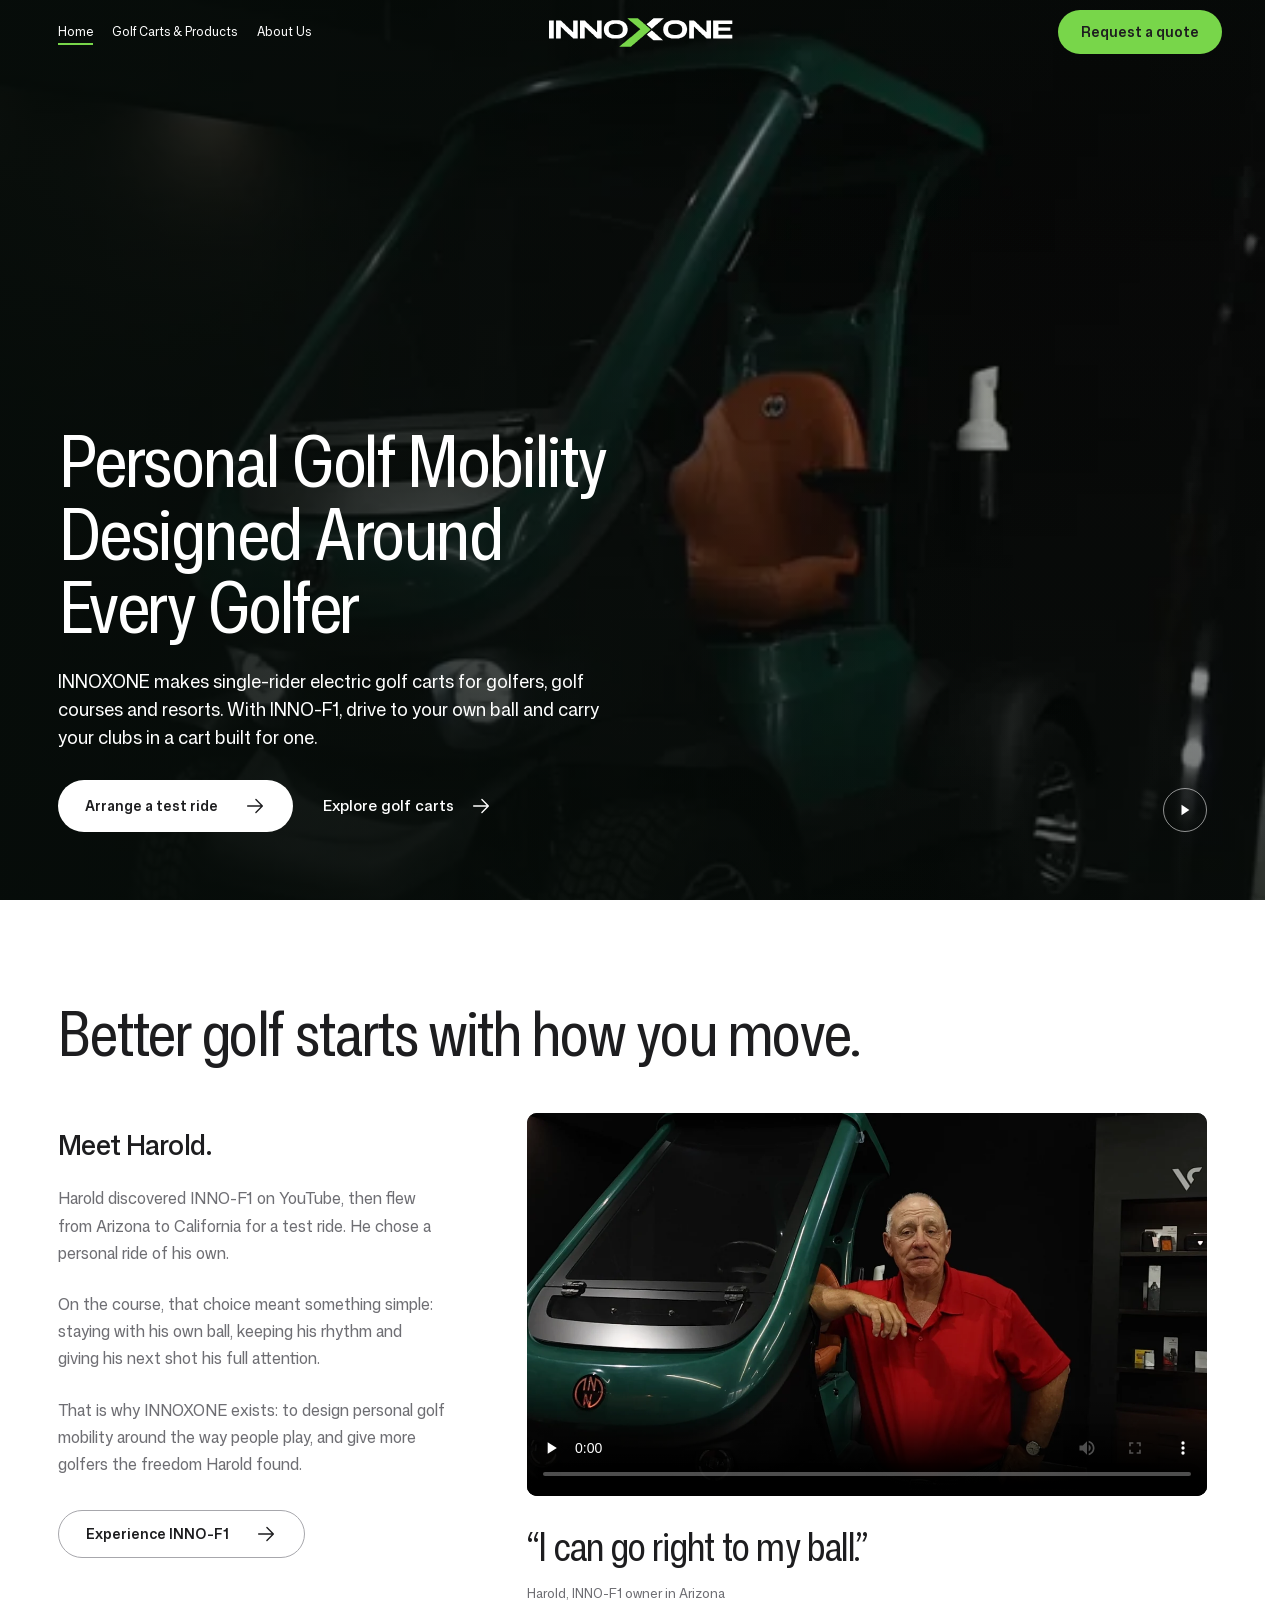
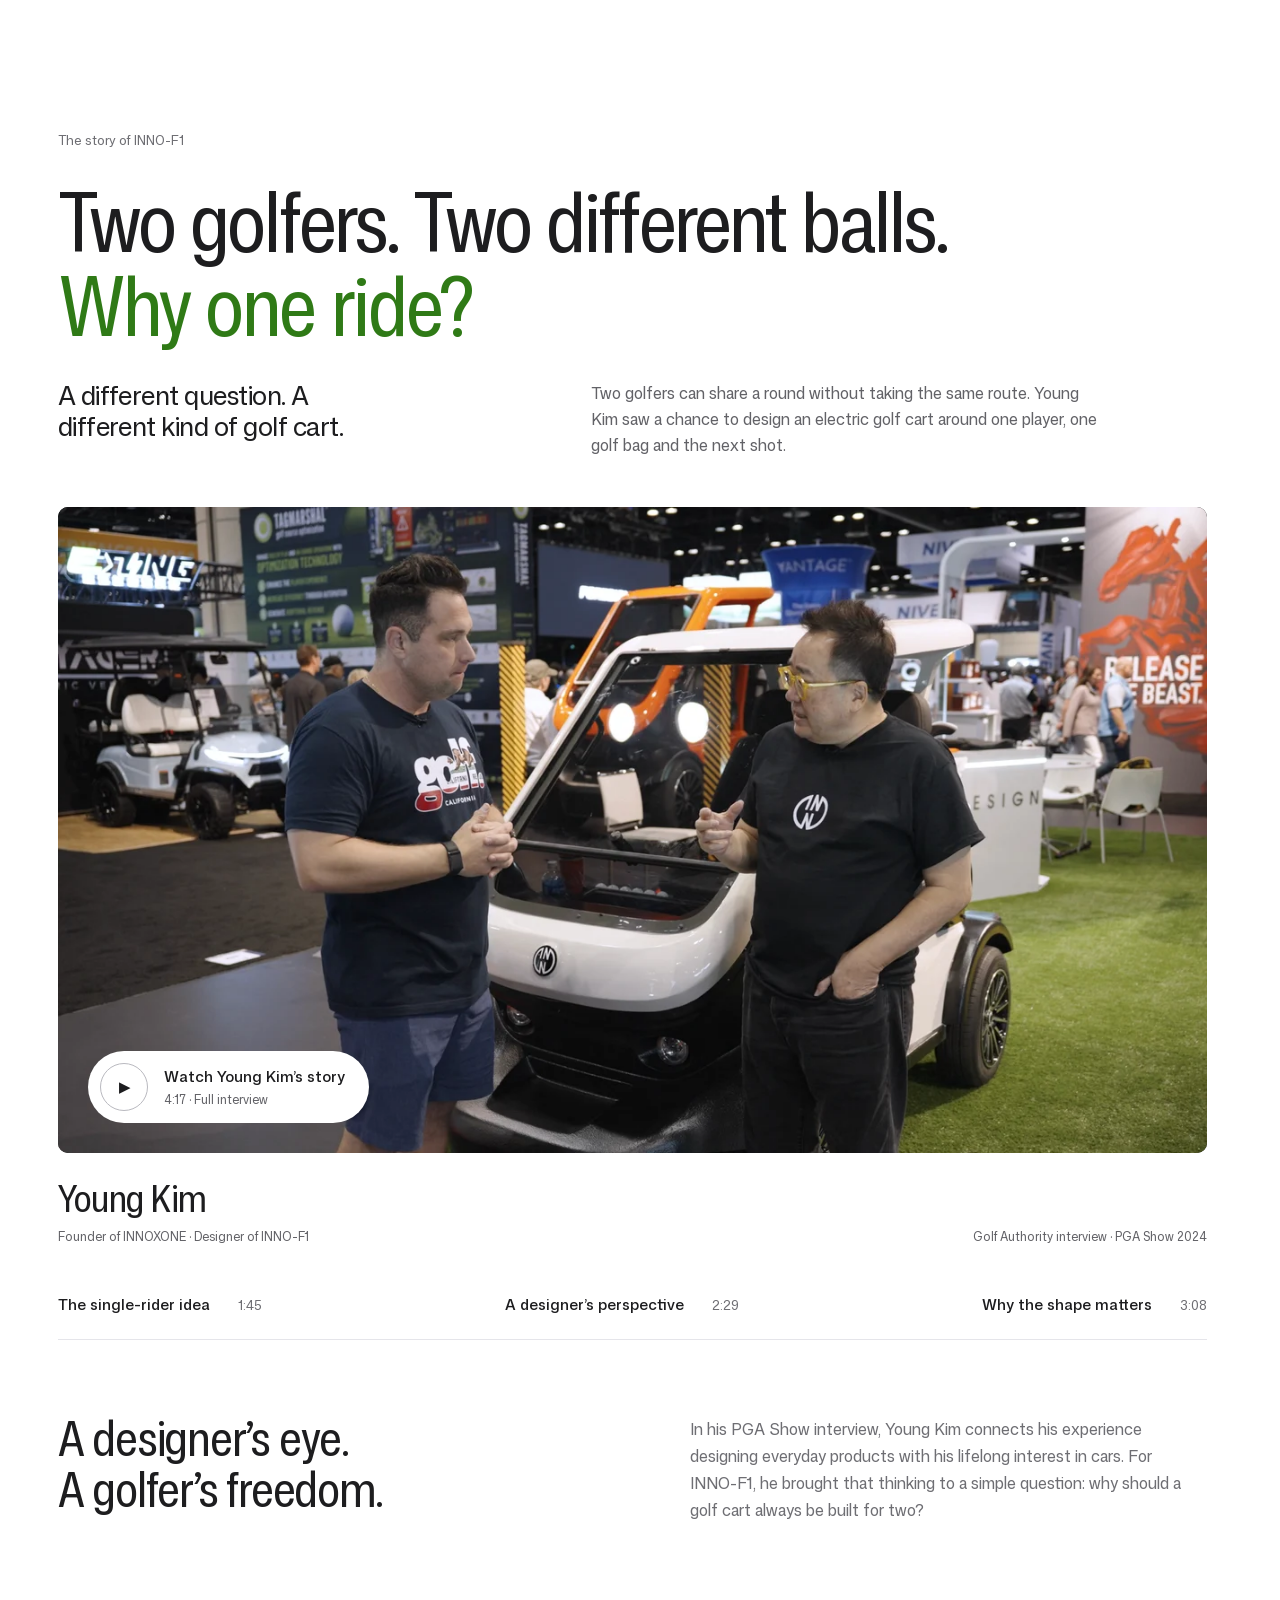
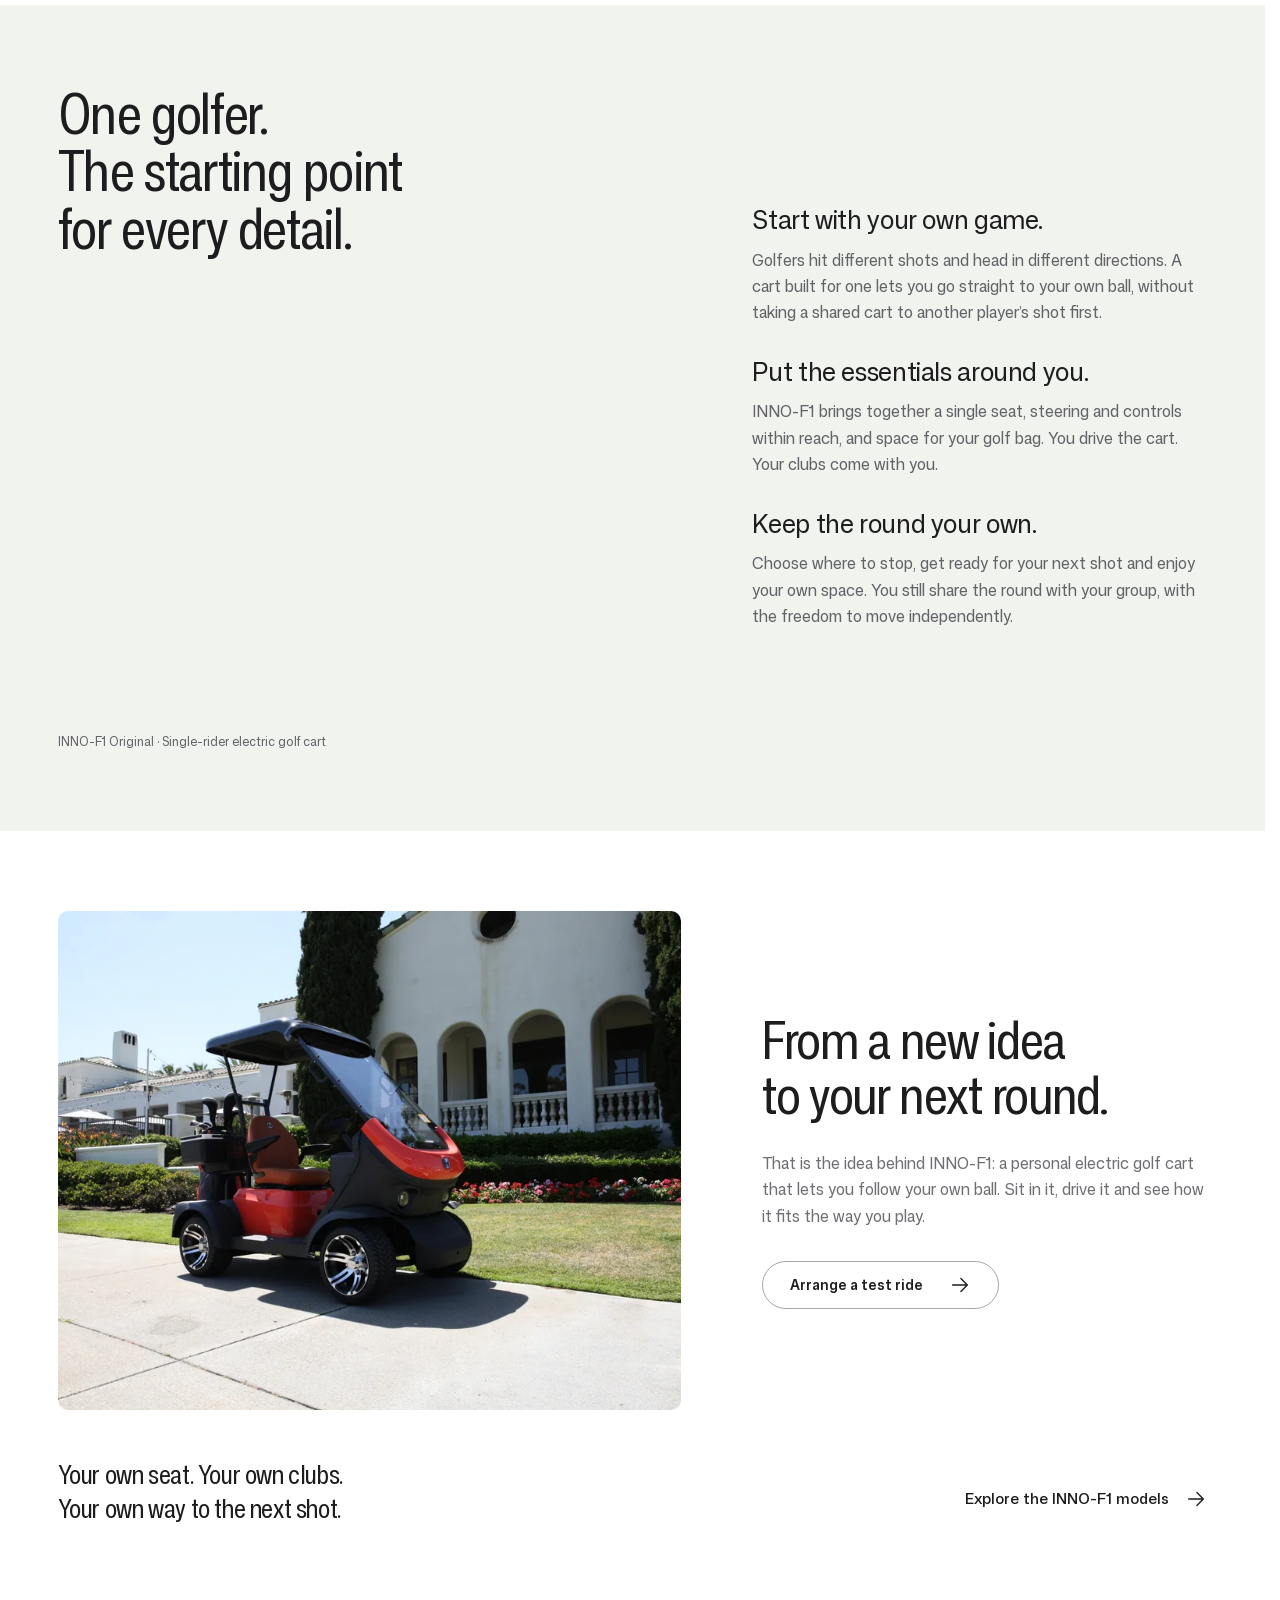
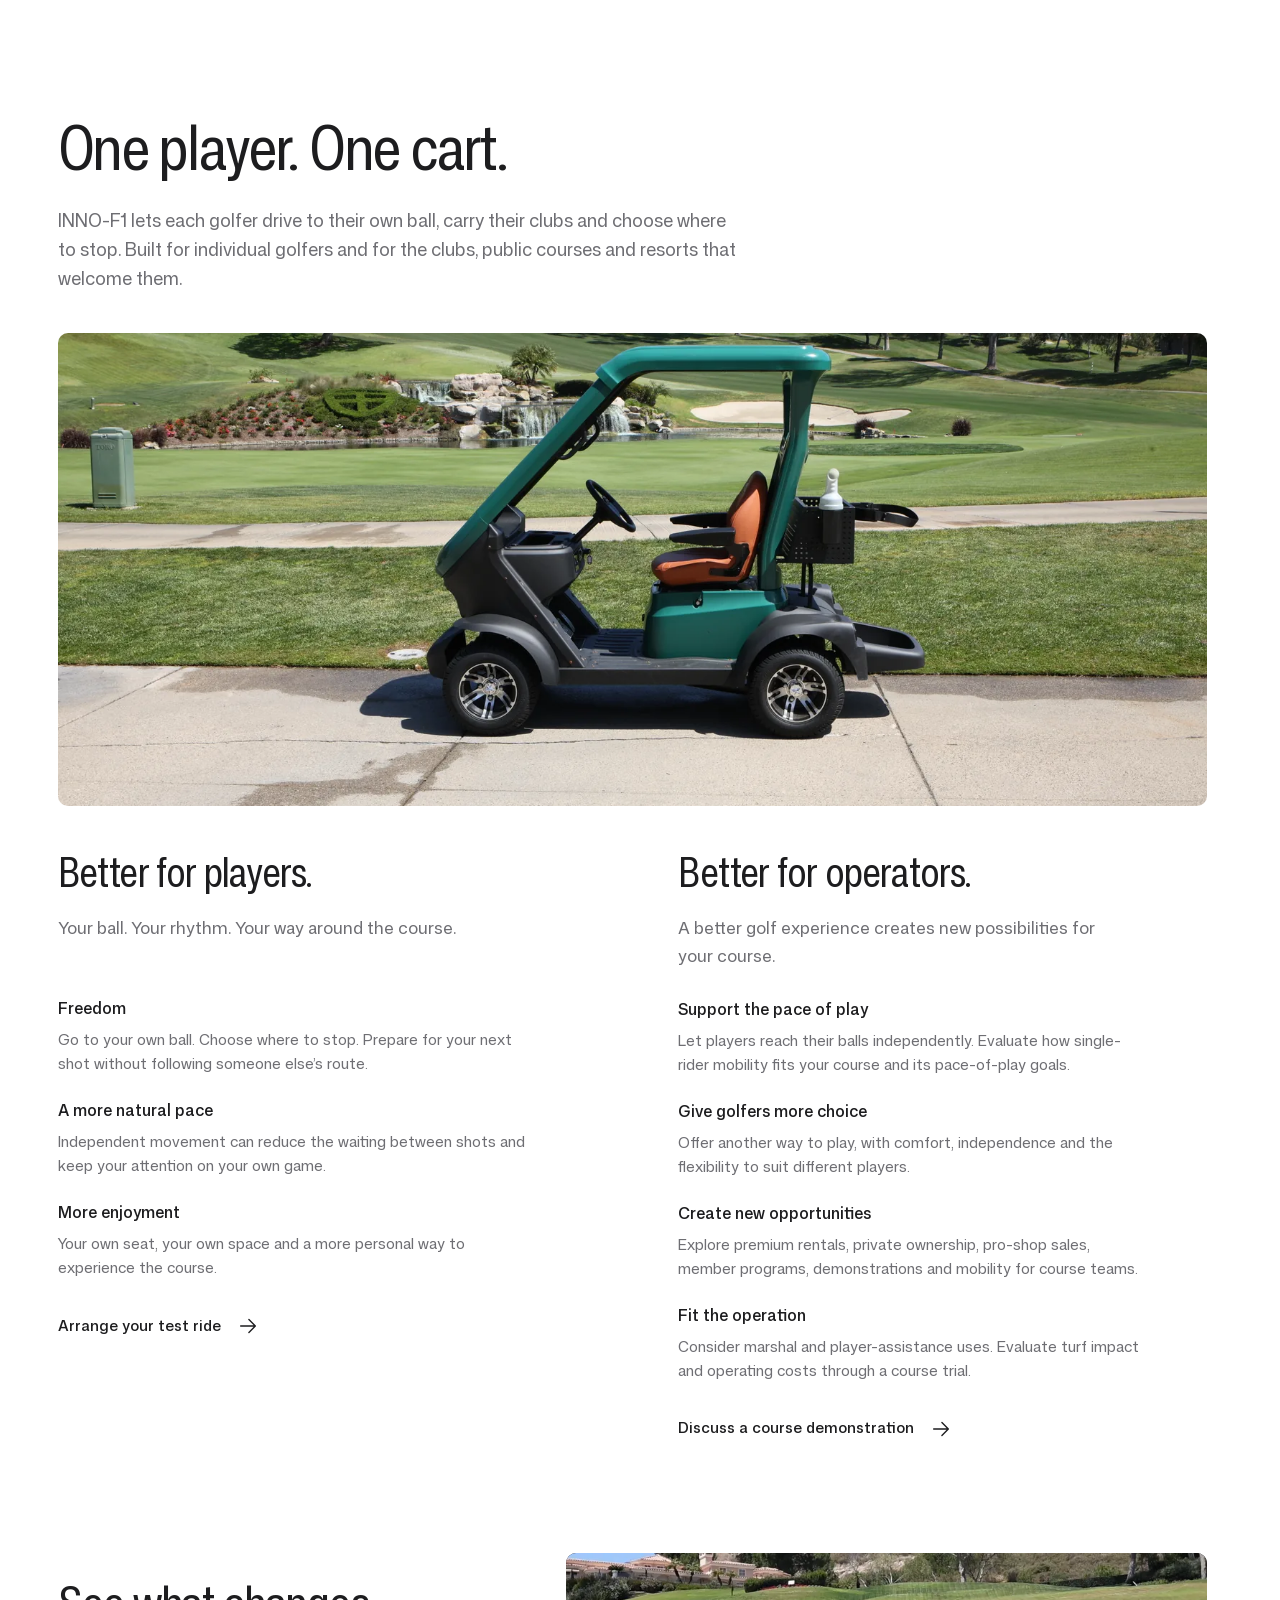
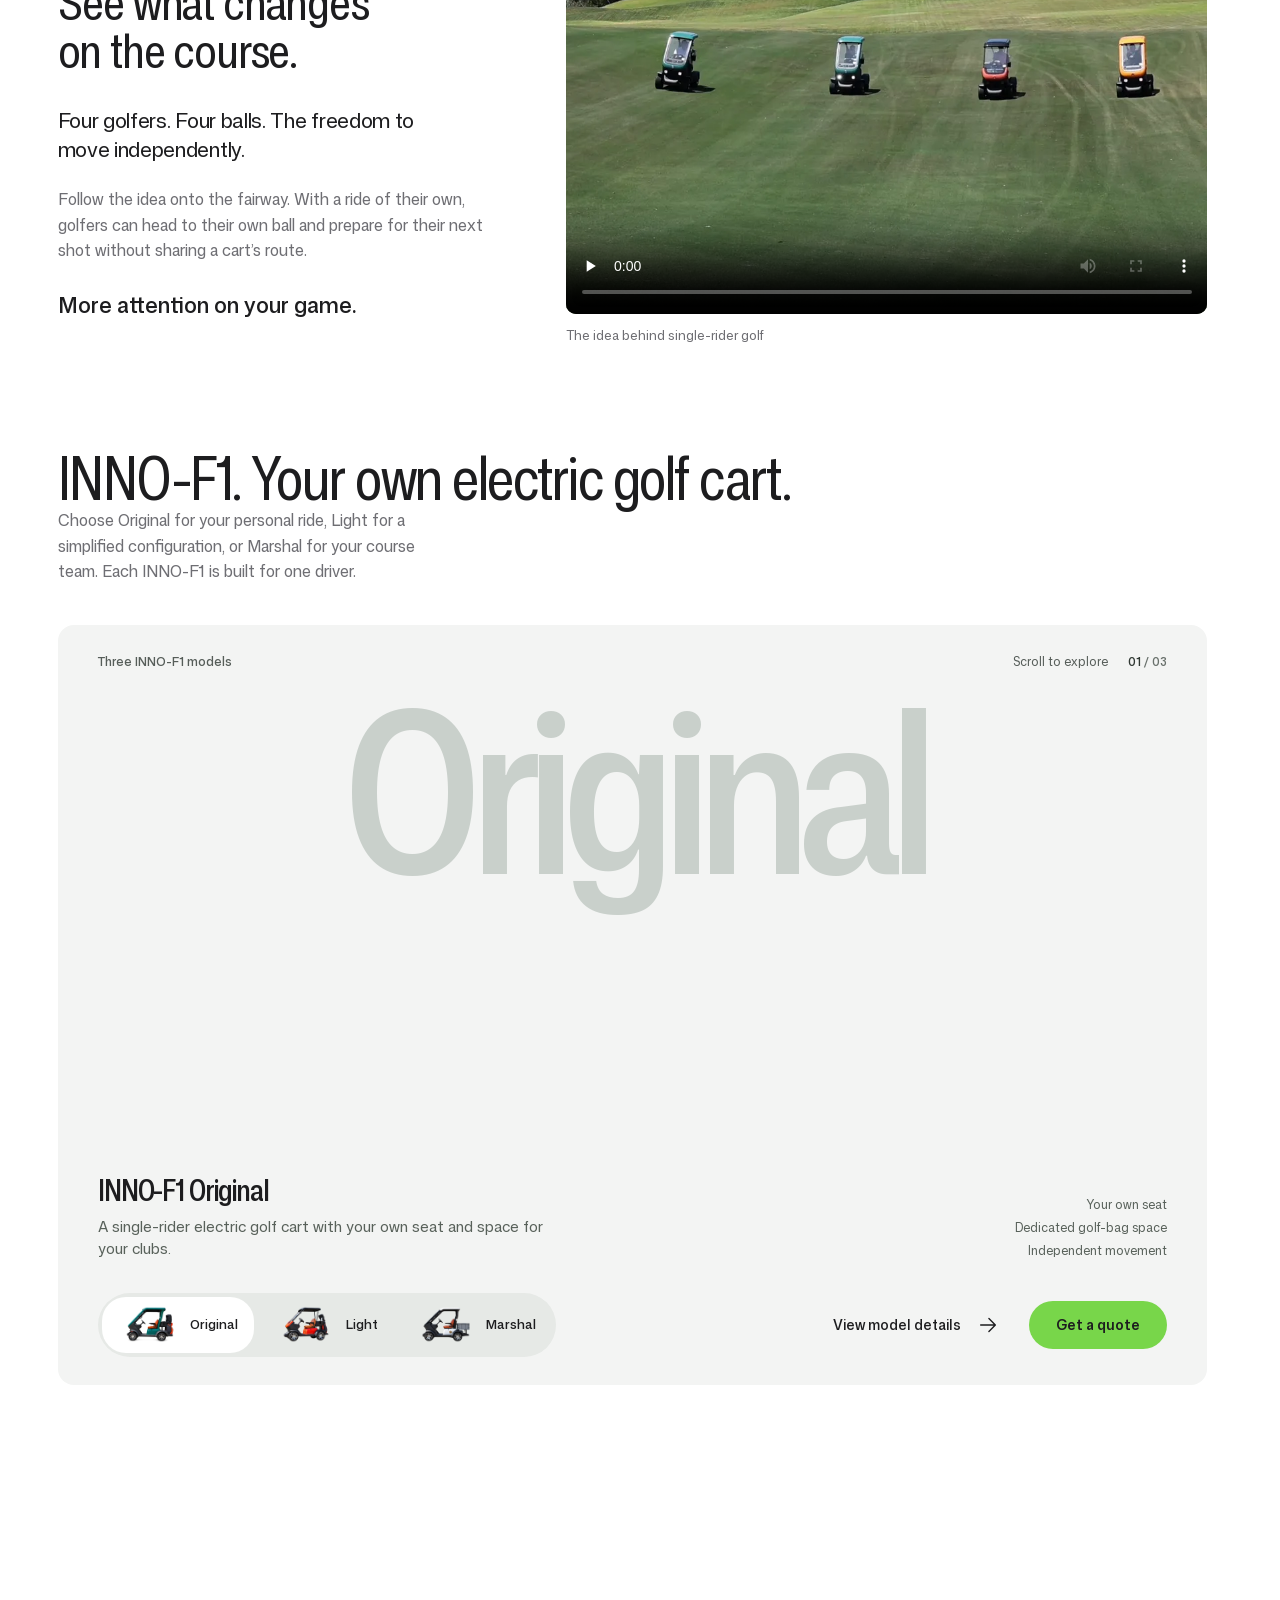
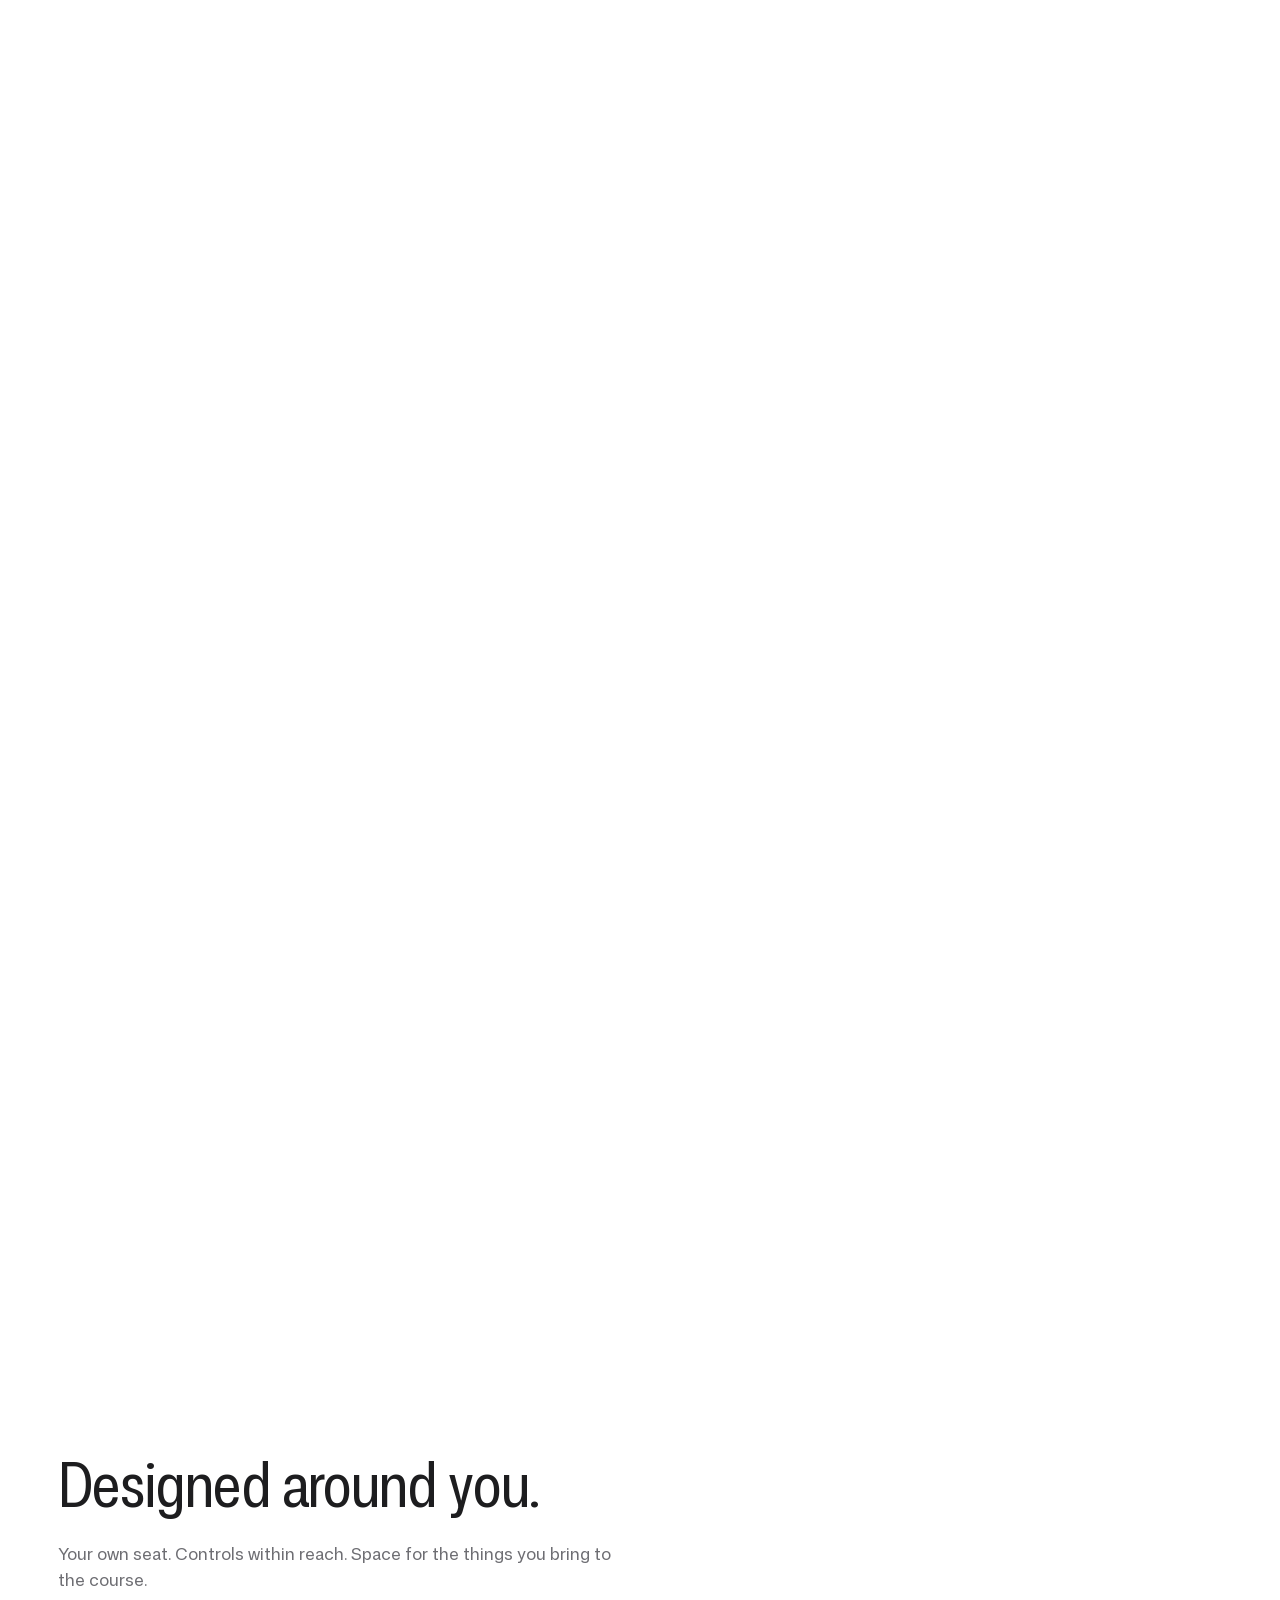
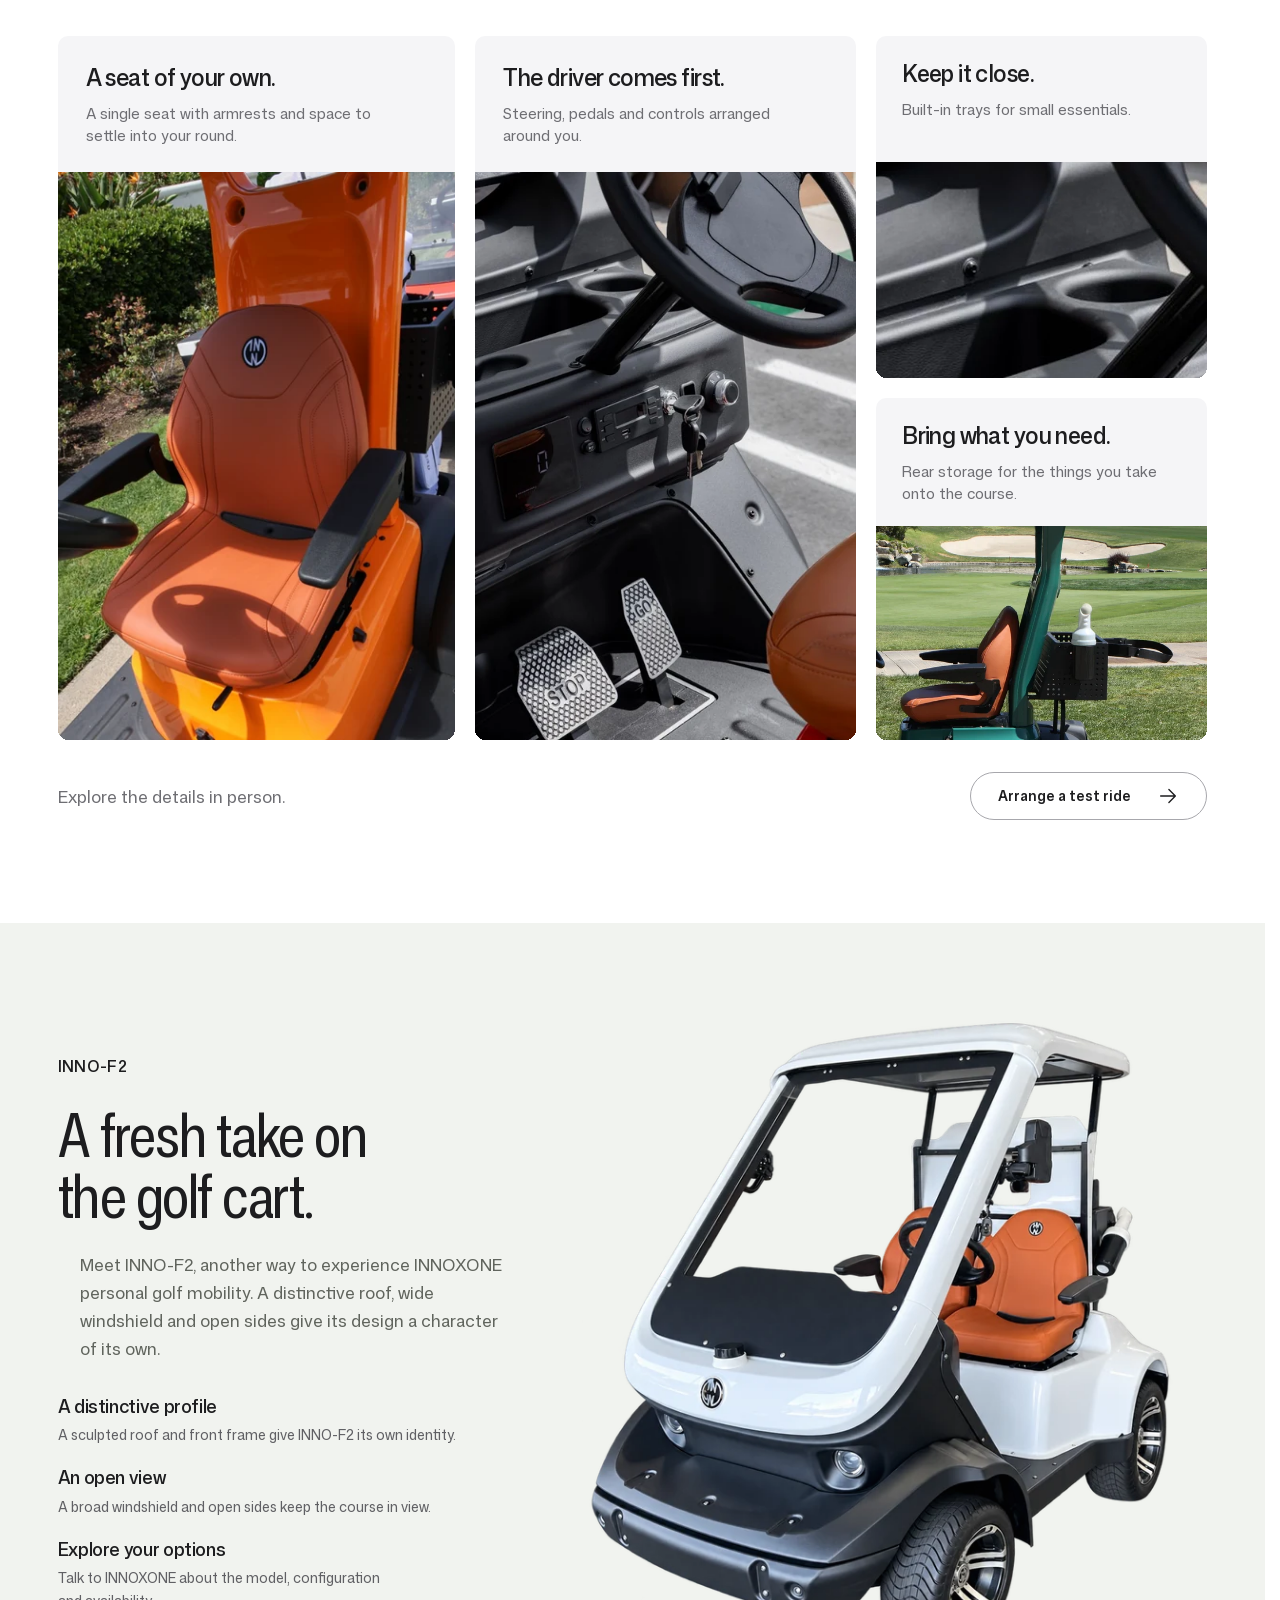
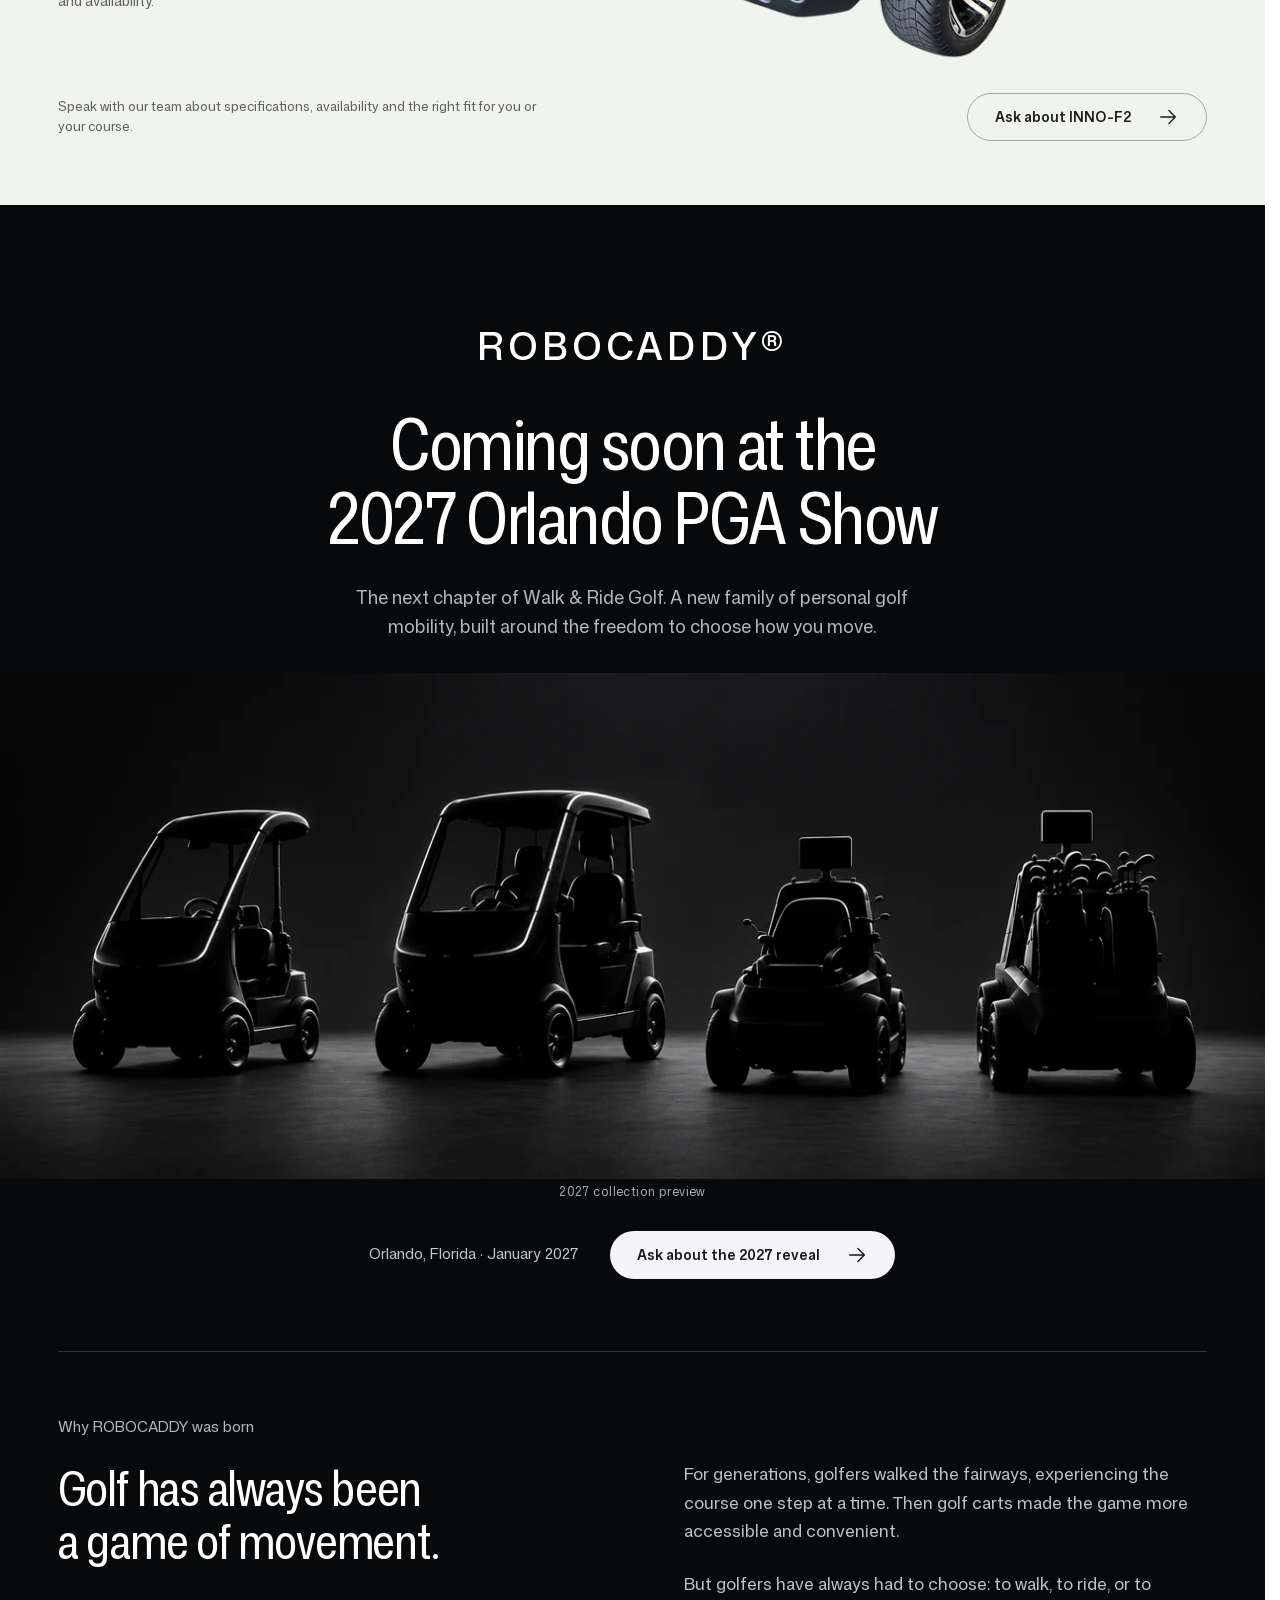
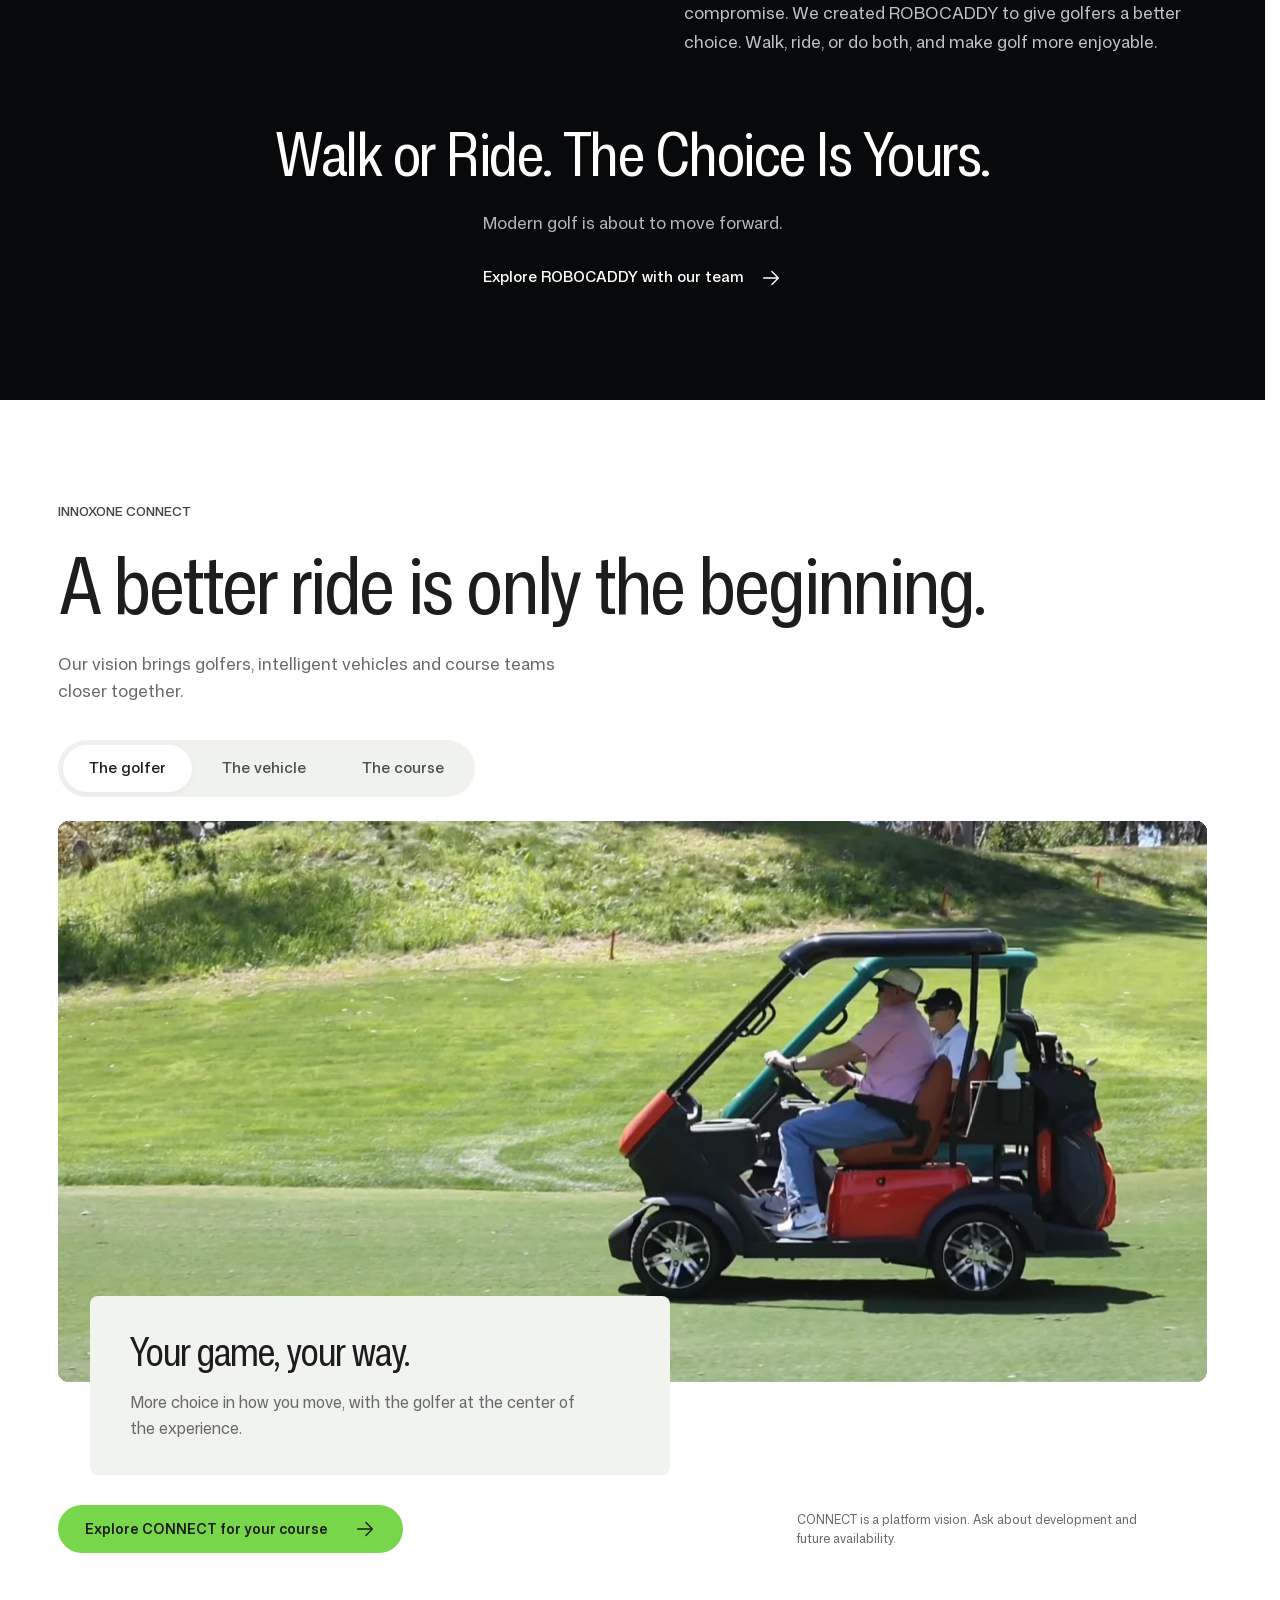
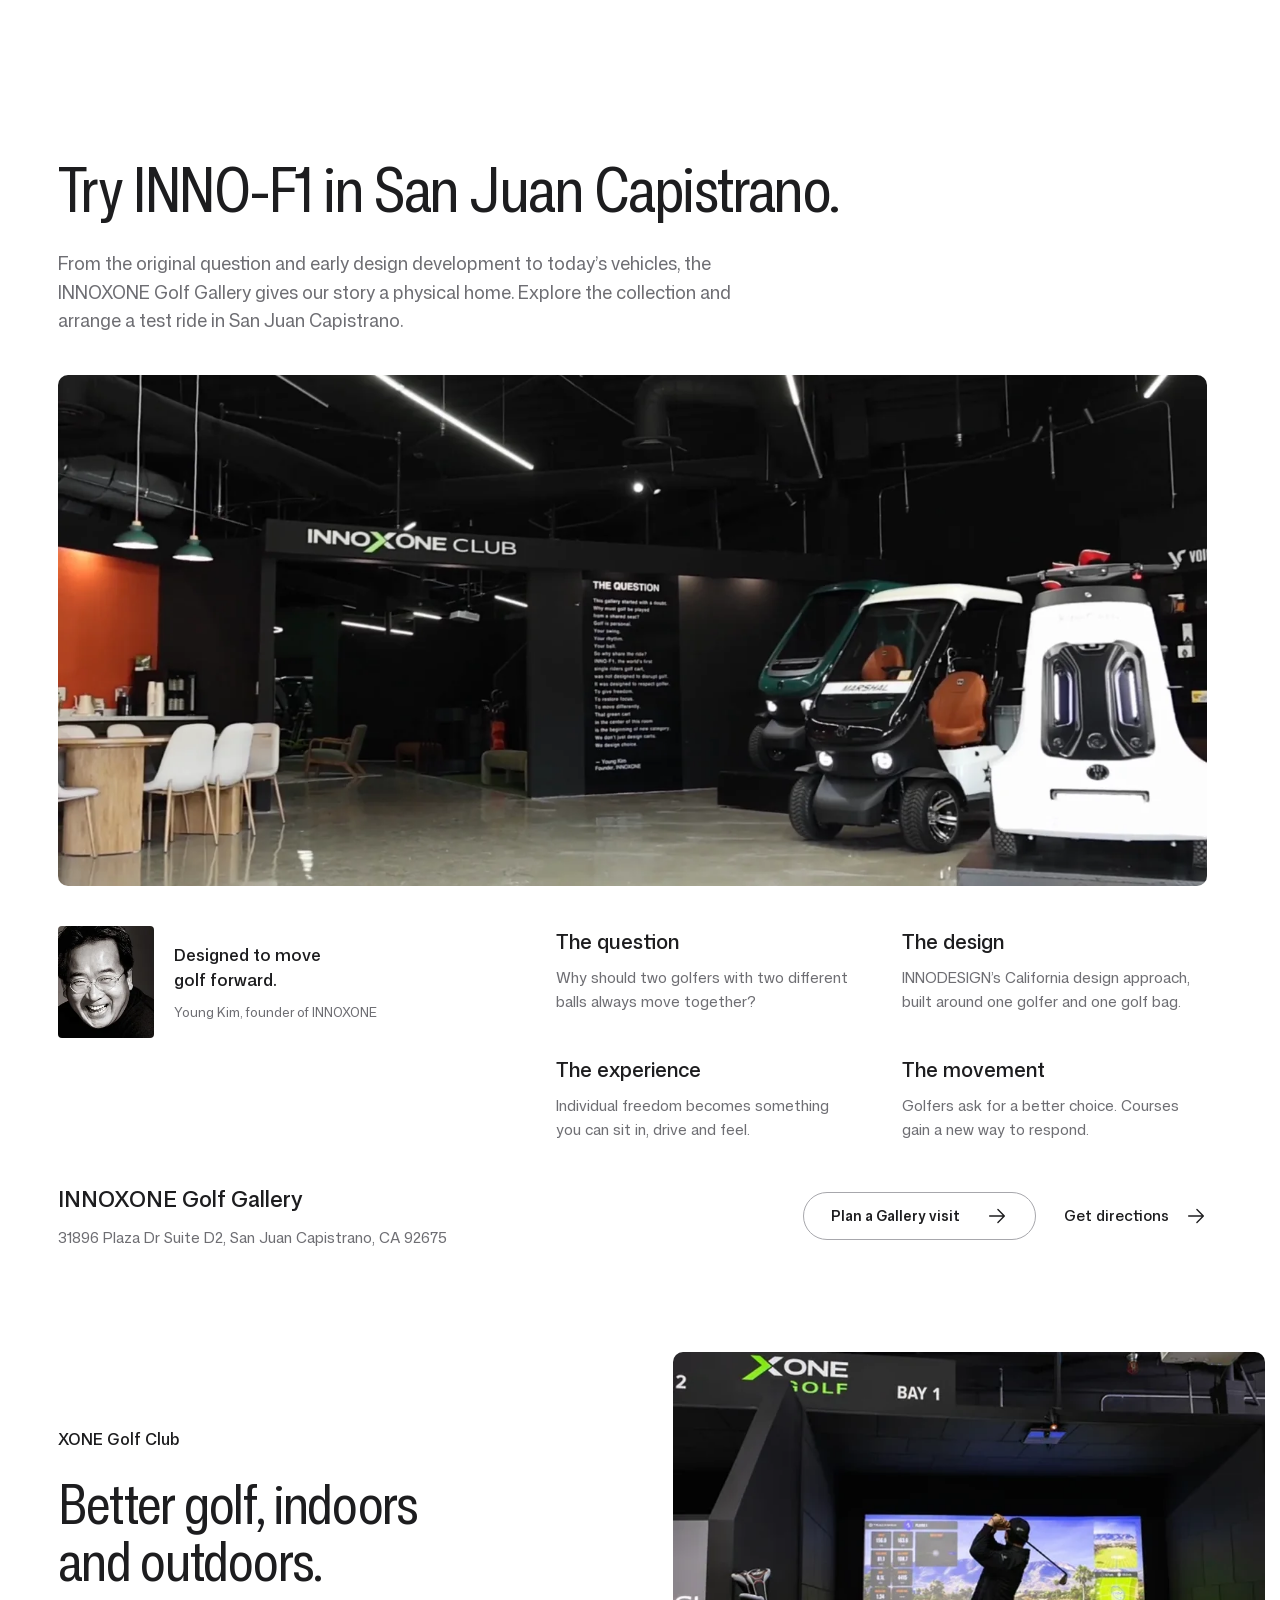
==== commit 0655b2a1: "Tell personal product stories in expanded collection dialogs" ====
--- a/index.html
+++ b/index.html
@@ -715,7 +715,7 @@
 }
 </style>
 <script type="application/ld+json">{"@context":"https://schema.org","@graph":[{"@type":"Organization","@id":"https://www.innoxone.com/#organization","name":"INNOXONE","url":"https://www.innoxone.com/","logo":"https://ausystems.github.io/innoxone/assets/innoxone-logo.svg","telephone":"+19493849663","email":"info@innoxone.com","address":{"@type":"PostalAddress","streetAddress":"31896 Plaza Dr Suite D2","addressLocality":"San Juan Capistrano","addressRegion":"CA","postalCode":"92675","addressCountry":"US"},"contactPoint":{"@type":"ContactPoint","telephone":"+19493849663","email":"info@innoxone.com","contactType":"sales and support"},"sameAs":["https://www.instagram.com/innoxone.golf","https://www.tiktok.com/@innoxone","https://www.youtube.com/@innodesign6980"]},{"@type":"WebSite","@id":"https://ausystems.github.io/innoxone/#website","url":"https://ausystems.github.io/innoxone/","name":"INNOXONE","publisher":{"@id":"https://www.innoxone.com/#organization"},"inLanguage":"en-US"},{"@type":["WebPage","FAQPage"],"@id":"https://ausystems.github.io/innoxone/#webpage","url":"https://ausystems.github.io/innoxone/","name":"INNOXONE | Single-Rider Electric Golf Carts & Golf Mobility","description":"Explore INNO-F1 electric golf carts, discover INNO-F2 and preview ROBOCADDY. Personal golf mobility for golfers and courses. Arrange a test ride.","isPartOf":{"@id":"https://ausystems.github.io/innoxone/#website"},"about":[{"@type":"Thing","name":"Personal golf mobility"},{"@type":"Thing","name":"INNO-F1 single-rider electric golf cart"},{"@type":"Thing","name":"INNO-F2 golf cart"},{"@type":"Thing","name":"ROBOCADDY Walk & Ride Golf"},{"@type":"Thing","name":"INNOXONE CONNECT and Intelligent Golf Operations"}],"primaryImageOfPage":{"@type":"ImageObject","url":"https://ausystems.github.io/innoxone/assets/social-preview.webp","width":1200,"height":630},"inLanguage":"en-US","mainEntity":[{"@type":"Question","name":"What is an INNO-F1 single-rider golf cart?","acceptedAnswer":{"@type":"Answer","text":"INNO-F1 is an electric golf cart built for one driver. Original and Light give golfers their own seat and space for a golf bag, so each player can drive to their own ball. Marshal provides rear utility storage for course teams. INNOXONE creates personal golf mobility for individual golfers, clubs, public courses and resorts."}},{"@type":"Question","name":"Which INNO-F1 is right for me?","acceptedAnswer":{"@type":"Answer","text":"Original is designed for personal golf mobility. Light offers a simplified single-rider configuration. Marshal focuses on course operations and player assistance, with rear utility storage. Contact us to discuss the configurations currently available."}},{"@type":"Question","name":"Can I try an INNO-F1 before deciding?","acceptedAnswer":{"@type":"Answer","text":"Contact us to arrange a test ride or a visit to the INNOXONE Golf Gallery. Tell us where you are based and which model interests you so we can confirm the available options."}},{"@type":"Question","name":"Can my course introduce single-rider golf?","acceptedAnswer":{"@type":"Answer","text":"Yes, you can speak with INNOXONE about demonstrations, premium rental options, member programs and mobility for course teams. Share your course location and goals. Program scope, availability and any operational benefits should be evaluated for your course."}},{"@type":"Question","name":"What is ROBOCADDY?","acceptedAnswer":{"@type":"Answer","text":"ROBOCADDY is INNOXONE’s Walk & Ride Golf mobility family, created to give golfers the choice to walk, ride or do both. The 2027 collection is coming soon at the Orlando PGA Show in January 2027. Contact our team for details about the reveal and future availability."}},{"@type":"Question","name":"How do I confirm price, delivery and availability?","acceptedAnswer":{"@type":"Answer","text":"Contact INNOXONE with your preferred model, quantity and delivery location. Our team can discuss the appropriate configuration and confirm current pricing, shipping arrangements and timing before you make a purchase."}},{"@type":"Question","name":"What are CONNECT and Intelligent Golf Operations?","acceptedAnswer":{"@type":"Answer","text":"INNOXONE CONNECT is our vision for linking golfers, intelligent vehicles and course operators. Intelligent Golf Operations is the broader direction combining mobility products, services and connected operations. Ask our team about development, course collaboration and future availability."}},{"@type":"Question","name":"Where is the INNOXONE Golf Gallery?","acceptedAnswer":{"@type":"Answer","text":"Visit 31896 Plaza Dr, Suite D2, San Juan Capistrano, CA 92675. Call or text 949-384-9663 before your visit to confirm hours, demonstrations and the models on display."}},{"@type":"Question","name":"What can I do at XONE Golf Club?","acceptedAnswer":{"@type":"Answer","text":"XONE Golf Club brings indoor golf into the INNOXONE Gallery with four TrackMan simulator bays. Visit xonegolf.com for bookings, instruction, current programs and opening hours."}},{"@type":"Question","name":"How do I get help with an INNO-F1 I already own?","acceptedAnswer":{"@type":"Answer","text":"Visit our Support page or email info@innoxone.com with your model and a description of what you need. The team can direct your product, service and warranty questions."}},{"@type":"Question","name":"Where can I learn more about INNO-F2?","acceptedAnswer":{"@type":"Answer","text":"Explore the INNO-F2 preview on this page, then contact INNOXONE to discuss specifications, available configurations and timing. Our team can help you understand the options for your own golf or your course."}}]}]}</script>
-</head><body id="top" class="home-page"><svg xmlns="http://www.w3.org/2000/svg" aria-hidden="true" style="position:absolute;width:0;height:0;overflow:hidden"><defs><symbol id="inno-wordmark" viewBox="0 0 1000 168"><path fill="currentColor" fill-rule="evenodd" d="M298 89 L298 118 L274 118 L267 110 L265 110 L251 95 L249 95 L235 80 L233 80 L219 65 L217 65 L217 64 L209 57 L209 117 L208 117 L208 118 L184 118 L184 24 L210 24 L224 39 L226 39 L240 54 L242 54 L242 55 L243 55 L257 70 L259 70 L272 84 L274 84 L274 24 L298 24 L298 89 Z M380 100 L394 97 L394 96 L398 95 L399 93 L401 93 L401 92 L404 90 L404 88 L406 87 L406 85 L407 85 L407 83 L408 83 L408 79 L409 79 L409 62 L408 62 L408 58 L407 58 L406 54 L405 54 L404 51 L403 51 L402 49 L400 49 L398 46 L396 46 L396 45 L394 45 L394 44 L391 44 L391 43 L387 43 L387 42 L381 42 L381 41 L364 41 L364 42 L358 42 L358 43 L354 43 L354 44 L351 44 L351 45 L347 46 L346 48 L344 48 L344 49 L340 52 L340 54 L338 55 L337 61 L336 61 L335 75 L336 75 L336 81 L337 81 L337 83 L338 83 L338 86 L340 87 L340 89 L341 89 L345 94 L347 94 L347 95 L349 95 L349 96 L351 96 L351 97 L354 97 L354 98 L357 98 L357 99 L363 99 L363 100 L380 100 Z M347 116 L340 115 L340 114 L338 114 L338 113 L336 113 L336 112 L330 110 L329 108 L327 108 L327 107 L317 98 L317 96 L316 96 L316 94 L315 94 L315 92 L314 92 L314 90 L313 90 L313 88 L312 88 L311 80 L310 80 L310 61 L311 61 L312 53 L313 53 L313 51 L314 51 L316 45 L318 44 L318 42 L319 42 L327 33 L329 33 L330 31 L332 31 L332 30 L334 30 L334 29 L336 29 L336 28 L338 28 L338 27 L341 27 L341 26 L344 26 L344 25 L347 25 L347 24 L352 24 L352 23 L359 23 L359 22 L386 22 L386 23 L393 23 L393 24 L397 24 L397 25 L401 25 L401 26 L404 26 L404 27 L406 27 L406 28 L409 28 L409 29 L413 30 L414 32 L416 32 L417 34 L419 34 L419 35 L426 41 L426 43 L428 44 L428 46 L430 47 L431 52 L432 52 L432 54 L433 54 L434 63 L435 63 L435 78 L434 78 L434 83 L433 83 L432 90 L431 90 L430 94 L428 95 L428 97 L426 98 L426 100 L425 100 L419 107 L417 107 L416 109 L414 109 L413 111 L411 111 L411 112 L409 112 L409 113 L407 113 L407 114 L398 116 L398 117 L387 118 L387 119 L358 119 L358 118 L351 118 L351 117 L347 117 L347 116 Z M784 65 L784 118 L760 118 L760 117 L759 117 L759 24 L785 24 L785 25 L786 25 L788 28 L790 28 L805 44 L807 44 L821 59 L823 59 L837 74 L839 74 L848 84 L850 84 L850 24 L874 24 L874 117 L873 117 L873 118 L850 118 L850 117 L849 117 L848 115 L846 115 L832 100 L830 100 L815 84 L813 84 L799 69 L797 69 L786 57 L784 57 L784 65 Z M137 75 L138 75 L146 84 L148 84 L148 24 L172 24 L172 118 L148 118 L148 117 L147 117 L142 111 L140 111 L126 96 L124 96 L110 81 L108 81 L93 65 L91 65 L84 57 L82 57 L82 58 L83 58 L83 117 L82 117 L82 118 L58 118 L58 24 L83 24 L83 25 L85 25 L99 40 L101 40 L115 55 L117 55 L117 56 L118 56 L132 71 L134 71 L137 75 Z M915 118 L886 118 L886 117 L885 117 L885 24 L986 24 L986 42 L913 42 L913 61 L976 61 L976 77 L975 77 L975 78 L913 78 L913 99 L986 99 L986 118 L915 118 Z M702 98 L707 97 L707 96 L709 96 L710 94 L712 94 L712 93 L718 88 L718 86 L719 86 L719 84 L720 84 L720 82 L721 82 L721 78 L722 78 L722 63 L721 63 L721 59 L720 59 L718 53 L717 53 L712 47 L710 47 L710 46 L708 46 L708 45 L706 45 L706 44 L703 44 L703 43 L700 43 L700 42 L693 42 L693 41 L670 42 L670 43 L667 43 L667 44 L664 44 L664 45 L658 47 L658 48 L652 53 L652 55 L651 55 L651 57 L650 57 L650 60 L649 60 L649 64 L648 64 L648 77 L649 77 L649 82 L650 82 L652 88 L653 88 L658 94 L660 94 L661 96 L664 96 L664 97 L670 98 L670 99 L676 99 L676 100 L694 100 L694 99 L700 99 L700 98 L702 98 Z M21 64 L21 24 L46 24 L46 118 L21 118 L21 64 Z M741 45 L742 48 L743 48 L743 50 L744 50 L744 52 L745 52 L746 59 L747 59 L747 65 L748 65 L748 76 L747 76 L747 82 L746 82 L745 89 L744 89 L744 91 L743 91 L741 97 L738 99 L738 101 L737 101 L733 106 L731 106 L729 109 L727 109 L727 110 L725 110 L724 112 L719 113 L719 114 L717 114 L717 115 L710 116 L710 117 L706 117 L706 118 L700 118 L700 119 L670 119 L670 118 L664 118 L664 117 L656 116 L656 115 L653 115 L653 114 L651 114 L651 113 L646 112 L645 110 L641 109 L638 105 L636 105 L636 104 L633 102 L633 100 L630 98 L630 96 L628 95 L628 93 L627 93 L627 91 L626 91 L626 89 L625 89 L624 82 L623 82 L622 67 L623 67 L623 59 L624 59 L624 55 L625 55 L625 53 L626 53 L626 50 L627 50 L628 46 L630 45 L630 43 L633 41 L633 39 L634 39 L636 36 L638 36 L640 33 L642 33 L643 31 L645 31 L645 30 L647 30 L647 29 L649 29 L649 28 L651 28 L651 27 L654 27 L654 26 L657 26 L657 25 L660 25 L660 24 L671 23 L671 22 L699 22 L699 23 L705 23 L705 24 L710 24 L710 25 L717 26 L717 27 L719 27 L719 28 L721 28 L721 29 L723 29 L723 30 L729 32 L732 36 L734 36 L734 37 L738 40 L738 42 L739 42 L741 45 Z M548 108 L546 108 L542 103 L540 103 L540 102 L536 99 L536 97 L539 96 L544 90 L546 90 L551 84 L553 84 L558 78 L560 78 L561 76 L563 76 L565 79 L567 79 L573 86 L575 86 L581 93 L583 93 L588 99 L590 99 L596 106 L598 106 L604 113 L606 113 L612 120 L614 120 L614 121 L615 121 L619 126 L621 126 L622 128 L570 128 L570 127 L569 127 L567 124 L565 124 L561 119 L559 119 L554 113 L552 113 L548 108 Z M583 12 L624 12 L624 14 L623 14 L621 17 L619 17 L614 23 L612 23 L607 29 L605 29 L600 35 L598 35 L598 36 L597 36 L592 42 L590 42 L585 48 L583 48 L578 54 L576 54 L571 60 L569 60 L563 67 L561 67 L561 66 L560 66 L556 61 L554 61 L548 54 L546 54 L540 47 L538 47 L538 46 L535 44 L535 42 L536 42 L537 40 L539 40 L543 35 L545 35 L549 30 L551 30 L554 26 L556 26 L560 21 L562 21 L562 20 L563 20 L566 16 L568 16 L571 12 L583 12 Z"/><path fill="var(--green)" fill-rule="evenodd" d="M436 162 L392 162 L392 160 L393 160 L394 158 L396 158 L400 153 L402 153 L406 148 L408 148 L411 144 L413 144 L417 139 L419 139 L423 134 L425 134 L429 129 L431 129 L435 124 L437 124 L440 120 L442 120 L442 119 L443 119 L446 115 L448 115 L452 110 L454 110 L457 106 L459 106 L459 105 L460 105 L463 101 L465 101 L469 96 L471 96 L474 92 L476 92 L480 87 L482 87 L482 86 L483 86 L486 82 L488 82 L492 77 L494 77 L497 73 L499 73 L499 72 L501 71 L501 69 L500 69 L497 65 L495 65 L490 59 L488 59 L484 54 L482 54 L478 49 L476 49 L471 43 L469 43 L465 38 L463 38 L459 33 L457 33 L457 32 L456 32 L452 27 L450 27 L446 22 L444 22 L440 17 L438 17 L438 16 L435 14 L435 12 L489 12 L489 13 L491 13 L495 18 L497 18 L503 25 L505 25 L511 32 L513 32 L519 39 L521 39 L526 45 L528 45 L534 52 L536 52 L542 59 L544 59 L550 66 L552 66 L557 72 L554 73 L549 79 L547 79 L542 85 L540 85 L535 91 L533 91 L527 98 L525 98 L520 104 L518 104 L513 110 L511 110 L506 116 L504 116 L499 122 L497 122 L492 128 L490 128 L484 135 L482 135 L477 141 L475 141 L470 147 L468 147 L463 153 L461 153 L461 154 L460 154 L456 159 L454 159 L452 162 L436 162 Z"/></symbol></defs></svg><div id="app"><a class="skip-link" href="#main">Skip to content</a><header class="inno-header on-dark" id="site-header"><nav class="nav-inner wrap" aria-label="Main navigation"><div class="nav-left"><a aria-current="page" class="" href="./">Home</a><a class="" href="golf-carts-products/">Golf Carts &amp; Products</a><a class="" href="about/">About Us</a></div><button class="menu-button" aria-controls="mobile-menu" aria-expanded="false"><span class="menu-icon" aria-hidden="true"></span>Menu</button><a class="wordmark" href="#top" aria-label="INNOXONE home"><svg viewBox="0 0 1000 168" xmlns="http://www.w3.org/2000/svg" aria-hidden="true"><use href="#inno-wordmark"/></svg></a><div class="nav-right"><a class="" href="contact/">Contact</a><a class="pill" href="contact/"><span class="cta-wide">Request a quote</span><span class="cta-short">Inquire</span></a></div></nav></header><div id="models-flyout" class="models-flyout" hidden><div class="models-grid"><a href="golf-carts-products/#lineup"><h3>INNO F1</h3><img src="assets/f1-original.webp" width="1200" height="700" alt="INNO F1 side profile" loading="lazy" decoding="async"><span class="model-chip">Single rider</span></a></div></div><div id="mobile-menu" class="mobile-menu" role="dialog" aria-modal="true" aria-label="Main menu" hidden><div class="menu-top"><a href="#top" class="wordmark" aria-label="INNOXONE home"><svg viewBox="0 0 1000 168" xmlns="http://www.w3.org/2000/svg" aria-hidden="true"><use href="#inno-wordmark"/></svg></a><button class="menu-close">Close <span aria-hidden="true">×</span></button></div><div class="menu-layout"><div class="menu-primary"><nav aria-label="Mobile navigation"><a aria-current="page" class="" href="./">Home</a><a class="" href="golf-carts-products/">Golf Carts &amp; Products</a><a class="" href="about/">About Us</a><a class="" href="contact/">Contact</a></nav><div class="menu-contact"><a href="tel:+19493849663">949-384-XONE (9663)</a><a href="mailto:info@innoxone.com">info@innoxone.com</a><p>31896 Plaza Dr Suite D2, San Juan Capistrano, CA 92675</p></div></div><a class="menu-story" href="golf-carts-products/"><figure><img src="assets/origin-drive-960.webp" width="960" height="640" alt="An orange INNO-F1 parked outside the clubhouse." loading="lazy" decoding="async"></figure><span class="menu-story-copy"><span>Find your own way around the course.</span><span class="menu-story-action">Explore the collection <span aria-hidden="true">↗</span></span></span></a></div></div><main id="main"><section id="hero" class="inno-hero on-dark" aria-labelledby="hero-title"><picture><source media="(max-width:767px)" srcset="assets/hero-gallery-mobile-480.webp 480w, assets/hero-gallery-mobile-768.webp 768w" sizes="100vw"><img class="hero-poster" src="assets/hero-gallery-1920.webp" srcset="assets/hero-gallery-768.webp 768w, assets/hero-gallery-1280.webp 1280w, assets/hero-gallery-1920.webp 1920w" sizes="100vw" alt="INNO-F1 Original on display in the INNOXONE Golf Gallery." width="1920" height="1080" fetchpriority="high" decoding="async"></picture><video class="hero-video" muted autoplay loop playsinline preload="metadata" aria-hidden="true"></video><div class="hero-content wrap"><h1 class="display" id="hero-title" data-reveal-title><span class="line-mask"><span>Personal Golf Mobility</span></span> <span class="line-mask"><span>Designed Around</span></span> <span class="line-mask"><span>Every Golfer</span></span></h1><p>INNOXONE makes single-rider electric golf carts for golfers, golf courses and resorts. With INNO-F1, drive to your own ball and carry your clubs in a cart built for one.</p><div class="hero-actions"><a class="pill pill-white" href="contact/?interest=test-ride">Arrange a test ride<svg class="arrow" viewBox="0 0 24 24" aria-hidden="true"><path d="M4 12h15M13 5l7 7-7 7"/></svg></a><a class="text-link" href="golf-carts-products/">Explore golf carts<svg class="arrow" viewBox="0 0 24 24" aria-hidden="true"><path d="M4 12h15M13 5l7 7-7 7"/></svg></a></div></div><button class="video-toggle" aria-label="Play hero video" aria-pressed="false"><svg viewBox="0 0 16 16" aria-hidden="true"><path d="M4 2l9 6-9 6Z"/></svg></button></section><section class="inno-harold" id="story" aria-labelledby="harold-title"><div class="wrap"><h2 class="display story-heading reveal-lines" id="harold-title" data-reveal-title>Better golf starts with how you move.</h2><div class="harold-grid"><div class="harold-copy"><h3>Meet Harold.</h3><p>Harold discovered INNO-F1 on YouTube, then flew from Arizona to California for a test ride. He chose a personal ride of his own.</p><p>On the course, that choice meant something simple: staying with his own ball, keeping his rhythm and giving his next shot his full attention.</p><p>That is why INNOXONE exists: to design personal golf mobility around the way people play, and give more golfers the freedom Harold found.</p><a class="pill pill-outline" href="contact/?interest=test-ride">Experience INNO-F1<svg class="arrow" viewBox="0 0 24 24" aria-hidden="true"><path d="M4 12h15M13 5l7 7-7 7"/></svg></a></div><div class="harold-media"><video class="story-film" controls playsinline preload="none" loading="lazy" poster="assets/harold-poster.webp" aria-label="Harold’s INNO-F1 story"><source src="assets/harold-story.mp4" type="video/mp4"><track kind="captions" srclang="en" label="English" src="assets/harold-story.vtt" default>Your browser does not support embedded video. <a href="assets/harold-story.mp4">Watch Harold’s story</a>.</video><img class="film-print-poster" src="assets/harold-poster.webp" width="1920" height="1080" alt="Harold sharing his INNO-F1 experience." loading="lazy" decoding="async"><p class="harold-quote">“I can go right to my ball.”<span>Harold, INNO-F1 owner in Arizona</span></p></div></div></div></section><section class="inno-origin" id="origin" aria-labelledby="origin-title"><div class="wrap"><p class="origin-label">The story of INNO-F1</p><div class="origin-intro"><h2 class="display" id="origin-title" data-reveal-title><span>Two golfers.</span> <span>Two different balls.</span> <span class="origin-question">Why one ride?</span></h2><div class="origin-lede"><p class="origin-intro-title">A different question. A different kind of golf cart.</p><p>Two golfers can share a round without taking the same route. Young Kim saw a chance to design an electric golf cart around one player, one golf bag and the next shot.</p></div></div></div><figure class="origin-film"><div class="origin-screen"><video id="founder-film" class="story-film" tabindex="0" controls playsinline preload="none" loading="lazy" hidden aria-label="Young Kim explains INNO-F1 at the 2024 PGA Show"><source src="assets/young-kim-story.mp4" type="video/mp4"><track kind="captions" srclang="en" label="English" src="assets/young-kim-story.vtt" default>Your browser does not support embedded video. <a href="assets/young-kim-story.mp4">Watch Young Kim’s interview</a>.</video><img class="founder-cover" src="assets/young-kim-1280.webp" srcset="assets/young-kim-640.webp 640w, assets/young-kim-800.webp 800w, assets/young-kim-1280.webp 1280w, assets/young-kim-1600.webp 1600w, assets/young-kim-1920.webp 1920w" sizes="100vw" fetchpriority="low" width="1920" height="1080" alt="Young Kim speaking into a microphone beside INNO-F1 at the 2024 PGA Show." loading="lazy" decoding="async"><button class="founder-play" aria-controls="founder-film"><span class="founder-play-icon" aria-hidden="true">▶</span><span>Watch Young Kim’s story<small>4:17 · Full interview</small></span></button><noscript><a class="founder-direct" href="assets/young-kim-story.mp4">Watch Young Kim’s interview · 4:17</a></noscript></div><figcaption class="wrap"><div><h3 class="display">Young Kim</h3><p>Founder of INNOXONE · Designer of INNO-F1</p></div><p class="origin-film-context">Golf Authority interview · PGA Show 2024</p></figcaption><div class="wrap"><div class="founder-chapters" role="group" aria-label="Interview chapters"><button data-film-time="105.3" aria-controls="founder-film">The single-rider idea<span>1:45</span></button><button data-film-time="149.4" aria-controls="founder-film">A designer’s perspective<span>2:29</span></button><button data-film-time="188" aria-controls="founder-film">Why the shape matters<span>3:08</span></button></div></div></figure><div class="wrap"><div class="origin-perspective"><h3 class="display"><span>A designer’s eye.</span> <span>A golfer’s freedom.</span></h3><p>In his PGA Show interview, Young Kim connects his experience designing everyday products with his lifelong interest in cars. For INNO-F1, he brought that thinking to a simple question: why should a golf cart always be built for two?</p></div></div><div class="origin-design"><div class="wrap origin-design-inner"><div class="origin-design-visual"><h3 class="display"><span>One golfer.</span> <span>The starting point</span> <span>for every detail.</span></h3><div class="origin-product"><img src="assets/f1-original.webp" srcset="assets/f1-original-600.webp 600w, assets/f1-original-900.webp 900w, assets/f1-original.webp 1200w" sizes="(max-width:767px) 100vw, 60vw" width="1200" height="700" alt="INNO-F1 Original with a single orange seat, steering wheel and rear golf bag." loading="lazy" decoding="async"></div><p class="origin-product-caption">INNO-F1 Original · Single-rider electric golf cart</p></div><div class="origin-chapters"><article class="origin-chapter"><div><h4>Start with your own game.</h4><p>Golfers hit different shots and head in different directions. A cart built for one lets you go straight to your own ball, without taking a shared cart to another player’s shot first.</p></div></article><article class="origin-chapter"><div><h4>Put the essentials around you.</h4><p>INNO-F1 brings together a single seat, steering and controls within reach, and space for your golf bag. You drive the cart. Your clubs come with you.</p></div></article><article class="origin-chapter"><div><h4>Keep the round your own.</h4><p>Choose where to stop, get ready for your next shot and enjoy your own space. You still share the round with your group, with the freedom to move independently.</p></div></article></div></div></div><div class="origin-road"><div class="origin-road-photo"><img src="assets/origin-drive-1600.webp" srcset="assets/origin-drive-640.webp 640w, assets/origin-drive-960.webp 960w, assets/origin-drive-1600.webp 1600w, assets/origin-drive-2400.webp 2400w" sizes="(max-width:767px) 100vw, 63vw" width="1600" height="1067" alt="Red INNO-F1 single-rider electric golf cart with a golf bag outside a California clubhouse." loading="lazy" decoding="async"></div><div class="origin-road-copy"><h3 class="display"><span>From a new idea</span> <span>to your next round.</span></h3><p>That is the idea behind INNO-F1: a personal electric golf cart that lets you follow your own ball. Sit in it, drive it and see how it fits the way you play.</p><a class="pill pill-outline" href="contact/?interest=test-ride">Arrange a test ride<svg class="arrow" viewBox="0 0 24 24" aria-hidden="true"><path d="M4 12h15M13 5l7 7-7 7"/></svg></a></div></div><div class="wrap"><div class="origin-close"><p class="display">Your own seat. Your own clubs. Your own way to the next shot.</p><a class="text-link" href="#lineup">Explore the INNO-F1 models<svg class="arrow" viewBox="0 0 24 24" aria-hidden="true"><path d="M4 12h15M13 5l7 7-7 7"/></svg></a></div></div></section><section class="inno-benefits" id="better-golf" aria-labelledby="benefits-title"><div class="wrap"><h2 class="display story-heading" id="benefits-title">One player. One cart.</h2><p class="section-intro">INNO-F1 lets each golfer drive to their own ball, carry their clubs and choose where to stop. Built for individual golfers and for the clubs, public courses and resorts that welcome them.</p><div class="benefit-photo"><img src="assets/course-life-1600.webp" srcset="assets/course-life-640.webp 640w, assets/course-life-960.webp 960w, assets/course-life-1600.webp 1600w" sizes="90vw" width="1600" height="1067" alt="A green INNO-F1 beside the fairway, with a single orange seat and rear storage." loading="lazy" decoding="async"></div><div class="audience-grid"><article class="audience audience-players"><h3>Better for players.</h3><p class="audience-lead">Your ball. Your rhythm. Your way around the course.</p><dl><div><dt>Freedom</dt><dd>Go to your own ball. Choose where to stop. Prepare for your next shot without following someone else’s route.</dd></div><div><dt>A more natural pace</dt><dd>Independent movement can reduce the waiting between shots and keep your attention on your own game.</dd></div><div><dt>More enjoyment</dt><dd>Your own seat, your own space and a more personal way to experience the course.</dd></div></dl><a class="text-link" href="contact/?interest=personal-ride-experience">Arrange your test ride<svg class="arrow" viewBox="0 0 24 24" aria-hidden="true"><path d="M4 12h15M13 5l7 7-7 7"/></svg></a></article><article class="audience audience-operators"><h3>Better for operators.</h3><p class="audience-lead">A better golf experience creates new possibilities for your course.</p><dl><div><dt>Support the pace of play</dt><dd>Let players reach their balls independently. Evaluate how single-rider mobility fits your course and its pace-of-play goals.</dd></div><div><dt>Give golfers more choice</dt><dd>Offer another way to play, with comfort, independence and the flexibility to suit different players.</dd></div><div><dt>Create new opportunities</dt><dd>Explore premium rentals, private ownership, pro-shop sales, member programs, demonstrations and mobility for course teams.</dd></div><div><dt>Fit the operation</dt><dd>Consider marshal and player-assistance uses. Evaluate turf impact and operating costs through a course trial.</dd></div></dl><a class="text-link" href="contact/?interest=course-demonstration">Discuss a course demonstration<svg class="arrow" viewBox="0 0 24 24" aria-hidden="true"><path d="M4 12h15M13 5l7 7-7 7"/></svg></a></article></div></div></section><section class="inno-why" id="why" aria-labelledby="why-title"><div class="wrap why-grid"><div class="why-copy"><h2 class="display" id="why-title">See what changes on the course.</h2><p class="why-question">Four golfers. Four balls. The freedom to move independently.</p><p class="why-body">Follow the idea onto the fairway. With a ride of their own, golfers can head to their own ball and prepare for their next shot without sharing a cart’s route.</p><p class="why-closing">More attention on your game.</p></div><div class="why-media"><video class="story-film" controls playsinline preload="none" loading="lazy" poster="assets/pace-poster.webp" aria-label="The idea behind single-rider golf"><source src="assets/pace-of-play.mp4" type="video/mp4"><track kind="captions" srclang="en" label="English" src="assets/pace-of-play.vtt" default>Your browser does not support embedded video. <a href="assets/pace-of-play.mp4">Watch the INNO-F1 film</a>.</video><img class="film-print-poster" src="assets/pace-poster.webp" width="1280" height="720" alt="Golfers independently driving INNO-F1 carts on the course." loading="lazy" decoding="async"><p class="media-caption">The idea behind single-rider golf</p></div></div></section><section class="inno-lineup lineup-unenhanced" id="lineup" aria-labelledby="lineup-title"><div class="wrap"><div class="lineup-intro"><h2 class="display" id="lineup-title">INNO-F1. Your own electric golf cart.</h2><p class="section-intro">Choose Original for your personal ride, Light for a simplified configuration, or Marshal for your course team. Each INNO-F1 is built for one driver.</p></div><div class="lineup-journey"><div class="lineup-scroll-stops" aria-hidden="true"><span data-lineup-stop="0"></span><span data-lineup-stop="1"></span><span data-lineup-stop="2"></span></div><div class="lineup-stage"><div class="lineup-topline" aria-hidden="true"><span>Three INNO-F1 models</span><span class="lineup-scroll-hint">Scroll to explore</span><span class="lineup-counter"><span id="variant-count">01</span><span> / 03</span></span></div><div class="lineup-track"><div class="lineup-pane" id="panel-original" role="tabpanel" aria-labelledby="tab-original" tabindex="0"><div class="variant-visual"><p class="variant-backdrop display" aria-hidden="true">Original</p><div class="product-layer" data-product-renderer="image"><img src="assets/f1-original.webp" srcset="assets/f1-original-600.webp 600w, assets/f1-original-900.webp 900w, assets/f1-original.webp 1200w" sizes="(max-width:767px) 120vw, 75vw" width="1200" height="700" alt="Green INNO F1 Original single-rider golf cart with an orange seat and rear golf bag." loading="lazy" decoding="async"></div></div><div class="variant-heading"><div><h3 class="variant-name display">INNO-F1 Original</h3><p class="variant-descriptor">A single-rider electric golf cart with your own seat and space for your clubs.</p></div><ul class="variant-benefits"><li>Your own seat</li><li>Dedicated golf-bag space</li><li>Independent movement</li></ul></div></div><div class="lineup-pane" id="panel-light" role="tabpanel" aria-labelledby="tab-light" tabindex="0"><div class="variant-visual"><p class="variant-backdrop display" aria-hidden="true">Light</p><div class="product-layer" data-product-renderer="image"><img src="assets/f1-light.webp" srcset="assets/f1-light-600.webp 600w, assets/f1-light-900.webp 900w, assets/f1-light.webp 1200w" sizes="(max-width:767px) 120vw, 75vw" width="1200" height="700" alt="Red-orange INNO F1 Light golf cart with a black roof, slim uprights and rear golf bag." loading="lazy" decoding="async"></div></div><div class="variant-heading"><div><h3 class="variant-name display">INNO-F1 Light</h3><p class="variant-descriptor">A simplified single-rider electric golf cart with an open-sided layout.</p></div><ul class="variant-benefits"><li>Open-sided layout</li><li>Slim roof frame</li><li>Dedicated golf-bag space</li></ul></div></div><div class="lineup-pane" id="panel-marshal" role="tabpanel" aria-labelledby="tab-marshal" tabindex="0"><div class="variant-visual"><p class="variant-backdrop display" aria-hidden="true">Marshal</p><div class="product-layer" data-product-renderer="image"><img src="assets/f1-marshal.webp" srcset="assets/f1-marshal-600.webp 600w, assets/f1-marshal-900.webp 900w, assets/f1-marshal.webp 1200w" sizes="(max-width:767px) 120vw, 75vw" width="1200" height="700" alt="White INNO F1 Marshal golf cart with an orange seat and gray rear utility box." loading="lazy" decoding="async"></div></div><div class="variant-heading"><div><h3 class="variant-name display">INNO-F1 Marshal</h3><p class="variant-descriptor">An electric golf cart for marshals and course staff, with rear utility storage.</p></div><ul class="variant-benefits"><li>Course-team mobility</li><li>Rear utility storage</li><li>Single-seat configuration</li></ul></div></div></div><div class="lineup-controls"><div class="variant-tabs" role="tablist" aria-label="Choose your F1 variant"><button role="tab" id="tab-original" aria-selected="true" aria-controls="panel-original" tabindex="0" data-variant="0"><img src="assets/f1-original.webp" srcset="assets/f1-original-600.webp 600w, assets/f1-original-900.webp 900w, assets/f1-original.webp 1200w" sizes="(max-width:767px) 120vw, 75vw" width="1200" height="700" alt="" loading="lazy" decoding="async"><span>Original</span></button><button role="tab" id="tab-light" aria-selected="false" aria-controls="panel-light" tabindex="-1" data-variant="1"><img src="assets/f1-light.webp" srcset="assets/f1-light-600.webp 600w, assets/f1-light-900.webp 900w, assets/f1-light.webp 1200w" sizes="(max-width:767px) 120vw, 75vw" width="1200" height="700" alt="" loading="lazy" decoding="async"><span>Light</span></button><button role="tab" id="tab-marshal" aria-selected="false" aria-controls="panel-marshal" tabindex="-1" data-variant="2"><img src="assets/f1-marshal.webp" srcset="assets/f1-marshal-600.webp 600w, assets/f1-marshal-900.webp 900w, assets/f1-marshal.webp 1200w" sizes="(max-width:767px) 120vw, 75vw" width="1200" height="700" alt="" loading="lazy" decoding="async"><span>Marshal</span></button></div><div class="lineup-actions"><a class="text-link" href="golf-carts-products/#product-inno-f1-original">View model details<svg class="arrow" viewBox="0 0 24 24" aria-hidden="true"><path d="M4 12h15M13 5l7 7-7 7"/></svg></a><a class="pill" href="contact/?interest=inno-f1-original">Get a quote</a></div></div></div></div></div></section><section class="inno-detail" id="designed-around-you" aria-labelledby="detail-title"><div class="wrap"><div class="detail-heading"><h2 class="detail-title display reveal-lines" id="detail-title" data-reveal-title>Designed around you.</h2><p>Your own seat. Controls within reach. Space for the things you bring to the course.</p></div><div class="detail-grid"><figure class="detail-figure detail-seat"><figcaption class="detail-caption"><h3>A seat of your own.</h3><p>A single seat with armrests and space to settle into your round.</p></figcaption><div class="detail-frame"><img src="assets/seat-1000.webp" srcset="assets/seat-480.webp 480w, assets/seat-1000.webp 1000w" sizes="(max-width:599px) calc(100vw - 40px), (max-width:1100px) 44vw, 32vw" width="1000" height="1227" alt="Orange INNO F1 seat with black armrests and stitched upholstery." loading="lazy" decoding="async"></div></figure><figure class="detail-figure detail-dashboard"><figcaption class="detail-caption"><h3>The driver comes first.</h3><p>Steering, pedals and controls arranged around you.</p></figcaption><div class="detail-frame"><img src="assets/dashboard-900.webp" srcset="assets/dashboard-480.webp 480w, assets/dashboard-900.webp 900w" sizes="(max-width:599px) calc(100vw - 40px), (max-width:1100px) 44vw, 32vw" width="900" height="1350" alt="INNO F1 steering wheel, dashboard switches and footwell." loading="lazy" decoding="async"></div></figure><figure class="detail-figure detail-trays"><figcaption class="detail-caption"><h3>Keep it close.</h3><p>Built-in trays for small essentials.</p></figcaption><div class="detail-frame"><img src="assets/tray-900.webp" srcset="assets/tray-480.webp 480w, assets/tray-900.webp 900w" sizes="(max-width:599px) calc(100vw - 40px), (max-width:1100px) 44vw, 32vw" width="900" height="900" alt="Recessed storage tray beneath the INNO F1 steering wheel." loading="lazy" decoding="async"></div></figure><figure class="detail-figure detail-storage"><figcaption class="detail-caption"><h3>Bring what you need.</h3><p>Rear storage for the things you take onto the course.</p></figcaption><div class="detail-frame"><img src="assets/storage-1400.webp" srcset="assets/storage-640.webp 640w, assets/storage-1400.webp 1400w" sizes="(max-width:599px) calc(100vw - 40px), (max-width:1100px) 44vw, 32vw" width="1400" height="811" alt="Rear storage basket and bottle holder behind the seat of a green INNO-F1 on the course." loading="lazy" decoding="async"></div></figure></div><div class="detail-next"><p>Explore the details in person.</p><a class="pill pill-outline" href="contact/?interest=test-ride">Arrange a test ride<svg class="arrow" viewBox="0 0 24 24" aria-hidden="true"><path d="M4 12h15M13 5l7 7-7 7"/></svg></a></div></div></section><section class="inno-f2" id="inno-f2" aria-labelledby="f2-title"><div class="wrap"><div class="f2-editorial"><div class="f2-intro"><p class="f2-label">INNO-F2</p><h2 class="display" id="f2-title">A fresh take on the golf cart.</h2><p>Meet INNO-F2, another way to experience INNOXONE personal golf mobility. A distinctive roof, wide windshield and open sides give its design a character of its own.</p></div><div class="f2-stage"><img src="assets/inno-f2-1400.webp" srcset="assets/inno-f2-640.webp 640w, assets/inno-f2-1000.webp 1000w, assets/inno-f2-1400.webp 1400w" sizes="(max-width:767px) 90vw, 50vw" width="1400" height="1519" alt="Front three-quarter view of the white INNO-F2 golf cart with an orange seat, roof and windshield." loading="lazy" decoding="async"></div><div class="f2-details"><div><h3>A distinctive profile</h3><p>A sculpted roof and front frame give INNO-F2 its own identity.</p></div><div><h3>An open view</h3><p>A broad windshield and open sides keep the course in view.</p></div><div><h3>Explore your options</h3><p>Talk to INNOXONE about the model, configuration and availability.</p></div></div></div><div class="f2-next"><p>Speak with our team about specifications, availability and the right fit for you or your course.</p><a class="pill pill-outline" href="contact/?interest=inno-f2">Ask about INNO-F2<svg class="arrow" viewBox="0 0 24 24" aria-hidden="true"><path d="M4 12h15M13 5l7 7-7 7"/></svg></a></div></div></section><section class="inno-robocaddy on-dark" id="robocaddy" aria-labelledby="robo-title"><div class="wrap robo-intro"><p class="robo-brand">ROBOCADDY®</p><h2 class="display" id="robo-title" data-reveal-title>Coming soon at the 2027 Orlando PGA Show</h2><p class="robo-description">The next chapter of Walk & Ride Golf. A new family of personal golf mobility, built around the freedom to choose how you move.</p></div><figure class="robo-stage"><img src="assets/robocaddy-teaser-1920.webp" srcset="assets/robocaddy-teaser-768.webp 768w, assets/robocaddy-teaser-1280.webp 1280w, assets/robocaddy-teaser-1920.webp 1920w" sizes="100vw" width="1920" height="768" alt="Four ROBOCADDY product concepts shown in dark silhouette ahead of the 2027 Orlando PGA Show." loading="lazy" decoding="async"><figcaption>2027 collection preview</figcaption></figure><div class="wrap"><div class="robo-reveal"><p class="robo-show">Orlando, Florida · January 2027</p><a class="pill pill-white" href="contact/?interest=robocaddy-2027">Ask about the 2027 reveal<svg class="arrow" viewBox="0 0 24 24" aria-hidden="true"><path d="M4 12h15M13 5l7 7-7 7"/></svg></a></div><div class="robo-story"><div class="robo-story-heading"><p>Why ROBOCADDY was born</p><h3 class="display">Golf has always been a game of movement.</h3></div><div class="robo-story-copy"><p>For generations, golfers walked the fairways, experiencing the course one step at a time. Then golf carts made the game more accessible and convenient.</p><p>But golfers have always had to choose: to walk, to ride, or to compromise. We created ROBOCADDY to give golfers a better choice. Walk, ride, or do both, and make golf more enjoyable.</p></div></div><div class="robo-choice"><p class="robo-promise display">Walk or Ride. The Choice Is Yours.</p><p>Modern golf is about to move forward.</p><a class="text-link" href="contact/?interest=robocaddy-2027">Explore ROBOCADDY with our team<svg class="arrow" viewBox="0 0 24 24" aria-hidden="true"><path d="M4 12h15M13 5l7 7-7 7"/></svg></a></div></div></section><section class="inno-connect" id="connect" aria-labelledby="connect-title"><div class="wrap"><header class="connect-heading"><p class="brand-label">INNOXONE CONNECT</p><h2 class="display" id="connect-title" data-reveal-title>A better ride is only the beginning.</h2><p>Our vision brings golfers, intelligent vehicles and course teams closer together.</p></header><div class="connect-experience"><div class="connect-tabs" role="tablist" aria-label="Explore the CONNECT vision"><button id="connect-tab-golfer" type="button" role="tab" aria-selected="true" aria-controls="connect-panel-golfer" tabindex="0" data-connect-view="0">The golfer</button><button id="connect-tab-vehicle" type="button" role="tab" aria-selected="false" aria-controls="connect-panel-vehicle" tabindex="-1" data-connect-view="1">The vehicle</button><button id="connect-tab-course" type="button" role="tab" aria-selected="false" aria-controls="connect-panel-course" tabindex="-1" data-connect-view="2">The course</button></div><div class="connect-panels"><div class="connect-panel is-active" id="connect-panel-golfer" role="tabpanel" aria-labelledby="connect-tab-golfer" tabindex="0"><div class="connect-image"><img src="assets/connect-golfer-1600.webp" srcset="assets/connect-golfer-640.webp 640w, assets/connect-golfer-1000.webp 1000w, assets/connect-golfer-1600.webp 1600w" sizes="(max-width:767px) 100vw, 91vw" width="1600" height="900" alt="Golfers driving individual INNO-F1 carts together across a green fairway." loading="lazy" decoding="async"></div><div class="connect-caption"><h3 class="display">Your game, your way.</h3><p>More choice in how you move, with the golfer at the center of the experience.</p></div></div><div class="connect-panel" id="connect-panel-vehicle" role="tabpanel" aria-labelledby="connect-tab-vehicle" tabindex="0"><div class="connect-image"><img src="assets/connect-vehicle-1600.webp" srcset="assets/connect-vehicle-640.webp 640w, assets/connect-vehicle-1000.webp 1000w, assets/connect-vehicle-1600.webp 1600w" sizes="(max-width:767px) 100vw, 91vw" width="1600" height="1067" alt="A green INNO-F1 single-rider golf cart beside a landscaped fairway." loading="lazy" decoding="async"></div><div class="connect-caption"><h3 class="display">Intelligence in motion.</h3><p>Our Physical AI vision brings responsive technology to the vehicles and services golfers use.</p></div></div><div class="connect-panel" id="connect-panel-course" role="tabpanel" aria-labelledby="connect-tab-course" tabindex="0"><div class="connect-image"><img src="assets/connect-course-1600.webp" srcset="assets/connect-course-640.webp 640w, assets/connect-course-1000.webp 1000w, assets/connect-course-1600.webp 1600w" sizes="(max-width:767px) 100vw, 91vw" width="1600" height="900" alt="Individual golf carts following the path toward the clubhouse." loading="lazy" decoding="async"></div><div class="connect-caption"><h3 class="display">A more connected course.</h3><p>Intelligent Golf Operations brings our products, mobility services and course teams into one connected vision.</p></div></div></div></div><div class="connect-invitation"><a class="pill" href="contact/?interest=connect-igo">Explore CONNECT for your course<svg class="arrow" viewBox="0 0 24 24" aria-hidden="true"><path d="M4 12h15M13 5l7 7-7 7"/></svg></a><p>CONNECT is a platform vision. Ask about development and future availability.</p></div></div></section><section class="inno-gallery" id="gallery" aria-labelledby="gallery-title"><div class="wrap"><div class="gallery-heading"><h2 class="display story-heading" id="gallery-title">Try INNO-F1 in San Juan Capistrano.</h2><p class="section-intro">From the original question and early design development to today’s vehicles, the INNOXONE Golf Gallery gives our story a physical home. Explore the collection and arrange a test ride in San Juan Capistrano.</p></div><div class="gallery-photo"><img src="assets/gallery-1600.webp" srcset="assets/gallery-640.webp 640w, assets/gallery-1600.webp 1600w" sizes="90vw" width="1600" height="900" alt="INNOXONE Golf Gallery, with personal golf vehicles displayed beside the entrance to the golf club." loading="lazy" decoding="async"></div><div class="gallery-history"><div class="founder"><img src="assets/young-kim-320.webp" width="320" height="320" alt="INNOXONE founder and designer Young Kim." loading="lazy" decoding="async"><p>Designed to move golf forward.<span>Young Kim, founder of INNOXONE</span></p></div><ol><li><h3>The question</h3><p>Why should two golfers with two different balls always move together?</p></li><li><h3>The design</h3><p>INNODESIGN’s California design approach, built around one golfer and one golf bag.</p></li><li><h3>The experience</h3><p>Individual freedom becomes something you can sit in, drive and feel.</p></li><li><h3>The movement</h3><p>Golfers ask for a better choice. Courses gain a new way to respond.</p></li></ol></div><div class="gallery-visit"><div><h3>INNOXONE Golf Gallery</h3><address>31896 Plaza Dr Suite D2, San Juan Capistrano, CA 92675</address></div><div class="gallery-actions"><a class="pill pill-outline" href="contact/?interest=gallery-visit">Plan a Gallery visit<svg class="arrow" viewBox="0 0 24 24" aria-hidden="true"><path d="M4 12h15M13 5l7 7-7 7"/></svg></a><a class="text-link" href="https://maps.app.goo.gl/sYTsCQduQt7NKxdF8">Get directions<svg class="arrow" viewBox="0 0 24 24" aria-hidden="true"><path d="M4 12h15M13 5l7 7-7 7"/></svg></a></div></div></div></section><section class="inno-sister" aria-labelledby="sister-title"><div class="wrap sister-grid"><div class="sister-copy"><p class="brand-label">XONE Golf Club</p><h2 id="sister-title">Better golf, indoors and outdoors.</h2><p>What if a showroom became a golfers’ club? Inside the Gallery, four TrackMan simulator bays make space to play, practice and learn. Explore instruction, club fitting, shopping and a community built around the game.</p><a class="pill pill-outline" href="https://www.xonegolf.com/" target="_blank" rel="noopener noreferrer">Discover XONE Golf Club<svg class="arrow" viewBox="0 0 24 24" aria-hidden="true"><path d="M4 12h15M13 5l7 7-7 7"/></svg></a></div><div class="sister-photo"><img src="assets/xone-bay-800.webp" srcset="assets/xone-bay-480.webp 480w, assets/xone-bay-800.webp 800w" sizes="(max-width:767px) 90vw, 50vw" alt="A golfer playing in Bay 1 beneath the XONE Golf sign." width="800" height="771" loading="lazy" decoding="async"></div></div></section><section class="inno-faq" id="faq" aria-labelledby="faq-title"><div class="wrap faq-grid"><div class="faq-heading"><h2 class="display" id="faq-title">A few things you may be wondering.</h2><p>Answers about single-rider electric golf carts, test rides, pricing and course programs.</p><div class="faq-contact"><p>Have another question?</p><a class="text-link" href="tel:+19493849663">Talk to our team<svg class="arrow" viewBox="0 0 24 24" aria-hidden="true"><path d="M4 12h15M13 5l7 7-7 7"/></svg></a></div></div><div class="faq-list"><details class="faq-item" id="faq-0" open><summary>What is an INNO-F1 single-rider golf cart?<span class="faq-symbol" aria-hidden="true"></span></summary><div class="faq-answer"><p>INNO-F1 is an electric golf cart built for one driver. Original and Light give golfers their own seat and space for a golf bag, so each player can drive to their own ball. Marshal provides rear utility storage for course teams. INNOXONE creates personal golf mobility for individual golfers, clubs, public courses and resorts.</p></div></details><details class="faq-item" id="faq-1"><summary>Which INNO-F1 is right for me?<span class="faq-symbol" aria-hidden="true"></span></summary><div class="faq-answer"><p>Original is designed for personal golf mobility. Light offers a simplified single-rider configuration. Marshal focuses on course operations and player assistance, with rear utility storage. Contact us to discuss the configurations currently available.</p><a class="text-link" href="#lineup">Explore the INNO-F1 family<svg class="arrow" viewBox="0 0 24 24" aria-hidden="true"><path d="M4 12h15M13 5l7 7-7 7"/></svg></a></div></details><details class="faq-item" id="faq-2"><summary>Can I try an INNO-F1 before deciding?<span class="faq-symbol" aria-hidden="true"></span></summary><div class="faq-answer"><p>Contact us to arrange a test ride or a visit to the INNOXONE Golf Gallery. Tell us where you are based and which model interests you so we can confirm the available options.</p><a class="text-link" href="contact/?interest=test-ride">Arrange a test ride<svg class="arrow" viewBox="0 0 24 24" aria-hidden="true"><path d="M4 12h15M13 5l7 7-7 7"/></svg></a></div></details><details class="faq-item" id="faq-3"><summary>Can my course introduce single-rider golf?<span class="faq-symbol" aria-hidden="true"></span></summary><div class="faq-answer"><p>Yes, you can speak with INNOXONE about demonstrations, premium rental options, member programs and mobility for course teams. Share your course location and goals. Program scope, availability and any operational benefits should be evaluated for your course.</p><a class="text-link" href="contact/?interest=course-demonstration">Explore a course program<svg class="arrow" viewBox="0 0 24 24" aria-hidden="true"><path d="M4 12h15M13 5l7 7-7 7"/></svg></a></div></details><details class="faq-item" id="faq-4"><summary>What is ROBOCADDY?<span class="faq-symbol" aria-hidden="true"></span></summary><div class="faq-answer"><p>ROBOCADDY is INNOXONE’s Walk &amp; Ride Golf mobility family, created to give golfers the choice to walk, ride or do both. The 2027 collection is coming soon at the Orlando PGA Show in January 2027. Contact our team for details about the reveal and future availability.</p><a class="text-link" href="#robocaddy">Discover ROBOCADDY<svg class="arrow" viewBox="0 0 24 24" aria-hidden="true"><path d="M4 12h15M13 5l7 7-7 7"/></svg></a></div></details><details class="faq-item" id="faq-delivery"><summary>How do I confirm price, delivery and availability?<span class="faq-symbol" aria-hidden="true"></span></summary><div class="faq-answer"><p>Contact INNOXONE with your preferred model, quantity and delivery location. Our team can discuss the appropriate configuration and confirm current pricing, shipping arrangements and timing before you make a purchase.</p><a class="text-link" href="contact/">Ask about pricing and delivery<svg class="arrow" viewBox="0 0 24 24" aria-hidden="true"><path d="M4 12h15M13 5l7 7-7 7"/></svg></a></div></details><details class="faq-item" id="faq-6"><summary>What are CONNECT and Intelligent Golf Operations?<span class="faq-symbol" aria-hidden="true"></span></summary><div class="faq-answer"><p>INNOXONE CONNECT is our vision for linking golfers, intelligent vehicles and course operators. Intelligent Golf Operations is the broader direction combining mobility products, services and connected operations. Ask our team about development, course collaboration and future availability.</p><a class="text-link" href="contact/?interest=connect-igo">Talk about CONNECT<svg class="arrow" viewBox="0 0 24 24" aria-hidden="true"><path d="M4 12h15M13 5l7 7-7 7"/></svg></a></div></details><details class="faq-item" id="faq-7"><summary>Where is the INNOXONE Golf Gallery?<span class="faq-symbol" aria-hidden="true"></span></summary><div class="faq-answer"><p>Visit 31896 Plaza Dr, Suite D2, San Juan Capistrano, CA 92675. Call or text 949-384-9663 before your visit to confirm hours, demonstrations and the models on display.</p><a class="text-link" href="https://maps.app.goo.gl/sYTsCQduQt7NKxdF8">Get directions<svg class="arrow" viewBox="0 0 24 24" aria-hidden="true"><path d="M4 12h15M13 5l7 7-7 7"/></svg></a></div></details><details class="faq-item" id="faq-8"><summary>What can I do at XONE Golf Club?<span class="faq-symbol" aria-hidden="true"></span></summary><div class="faq-answer"><p>XONE Golf Club brings indoor golf into the INNOXONE Gallery with four TrackMan simulator bays. Visit xonegolf.com for bookings, instruction, current programs and opening hours.</p><a class="text-link" href="https://www.xonegolf.com/">Visit XONE Golf Club<svg class="arrow" viewBox="0 0 24 24" aria-hidden="true"><path d="M4 12h15M13 5l7 7-7 7"/></svg></a></div></details><details class="faq-item" id="faq-9"><summary>How do I get help with an INNO-F1 I already own?<span class="faq-symbol" aria-hidden="true"></span></summary><div class="faq-answer"><p>Visit our Support page or email info@innoxone.com with your model and a description of what you need. The team can direct your product, service and warranty questions.</p><a class="text-link" href="https://www.innoxone.com/support/">Product support<svg class="arrow" viewBox="0 0 24 24" aria-hidden="true"><path d="M4 12h15M13 5l7 7-7 7"/></svg></a></div></details><details class="faq-item" id="faq-10"><summary>Where can I learn more about INNO-F2?<span class="faq-symbol" aria-hidden="true"></span></summary><div class="faq-answer"><p>Explore the INNO-F2 preview on this page, then contact INNOXONE to discuss specifications, available configurations and timing. Our team can help you understand the options for your own golf or your course.</p><a class="text-link" href="contact/?interest=inno-f2">Ask about INNO-F2<svg class="arrow" viewBox="0 0 24 24" aria-hidden="true"><path d="M4 12h15M13 5l7 7-7 7"/></svg></a></div></details></div></div></section><section class="inno-inquire" id="inquire" aria-labelledby="inquiry-title"><div class="wrap"><h2 class="display story-heading" id="inquiry-title" data-reveal-title>Try INNO-F1. Find your better ride.</h2><p class="section-intro">Looking for your own electric golf cart or a new option for your course? Tell us what you need. We will help you choose a model and plan a demonstration.</p><div class="inquiry-paths"><article><p class="path-audience">For golfers</p><h3>Find your personal golf cart</h3><p>Arrange a test ride or Gallery visit. Ask about the right model, current pricing and delivery to your location.</p><a class="pill" href="contact/?interest=test-ride">Arrange a test ride</a></article><article><p class="path-audience">For course operators</p><h3>Bring INNO-F1 to your course</h3><p>Discuss a course demonstration, rental fleet, member program or electric carts for your course team.</p><a class="pill" href="contact/?interest=course-demonstration">Discuss a course demonstration</a></article></div><div class="partner-path"><div><h3>For dealers, resorts and business partners</h3><p>Let’s talk about product sales, mobility services and the opportunities ahead.</p></div><a class="text-link" href="contact/?interest=business-partnership">Discuss a partnership<svg class="arrow" viewBox="0 0 24 24" aria-hidden="true"><path d="M4 12h15M13 5l7 7-7 7"/></svg></a></div><div class="inquiry-bottom"><p>Share your location and what you have in mind. Our team will help you plan the next step.</p><div class="inquire-contact"><p class="contact-prompt">Prefer a conversation? Call or text us.</p><a href="tel:+19493849663">949-384-XONE (9663)</a><a href="mailto:info@innoxone.com">info@innoxone.com</a></div></div></div></section></main><footer class="global-footer inno-footer" id="site-footer"><div class="wrap">
+</head><body id="top" class="home-page"><svg xmlns="http://www.w3.org/2000/svg" aria-hidden="true" style="position:absolute;width:0;height:0;overflow:hidden"><defs><symbol id="inno-wordmark" viewBox="0 0 1000 168"><path fill="currentColor" fill-rule="evenodd" d="M298 89 L298 118 L274 118 L267 110 L265 110 L251 95 L249 95 L235 80 L233 80 L219 65 L217 65 L217 64 L209 57 L209 117 L208 117 L208 118 L184 118 L184 24 L210 24 L224 39 L226 39 L240 54 L242 54 L242 55 L243 55 L257 70 L259 70 L272 84 L274 84 L274 24 L298 24 L298 89 Z M380 100 L394 97 L394 96 L398 95 L399 93 L401 93 L401 92 L404 90 L404 88 L406 87 L406 85 L407 85 L407 83 L408 83 L408 79 L409 79 L409 62 L408 62 L408 58 L407 58 L406 54 L405 54 L404 51 L403 51 L402 49 L400 49 L398 46 L396 46 L396 45 L394 45 L394 44 L391 44 L391 43 L387 43 L387 42 L381 42 L381 41 L364 41 L364 42 L358 42 L358 43 L354 43 L354 44 L351 44 L351 45 L347 46 L346 48 L344 48 L344 49 L340 52 L340 54 L338 55 L337 61 L336 61 L335 75 L336 75 L336 81 L337 81 L337 83 L338 83 L338 86 L340 87 L340 89 L341 89 L345 94 L347 94 L347 95 L349 95 L349 96 L351 96 L351 97 L354 97 L354 98 L357 98 L357 99 L363 99 L363 100 L380 100 Z M347 116 L340 115 L340 114 L338 114 L338 113 L336 113 L336 112 L330 110 L329 108 L327 108 L327 107 L317 98 L317 96 L316 96 L316 94 L315 94 L315 92 L314 92 L314 90 L313 90 L313 88 L312 88 L311 80 L310 80 L310 61 L311 61 L312 53 L313 53 L313 51 L314 51 L316 45 L318 44 L318 42 L319 42 L327 33 L329 33 L330 31 L332 31 L332 30 L334 30 L334 29 L336 29 L336 28 L338 28 L338 27 L341 27 L341 26 L344 26 L344 25 L347 25 L347 24 L352 24 L352 23 L359 23 L359 22 L386 22 L386 23 L393 23 L393 24 L397 24 L397 25 L401 25 L401 26 L404 26 L404 27 L406 27 L406 28 L409 28 L409 29 L413 30 L414 32 L416 32 L417 34 L419 34 L419 35 L426 41 L426 43 L428 44 L428 46 L430 47 L431 52 L432 52 L432 54 L433 54 L434 63 L435 63 L435 78 L434 78 L434 83 L433 83 L432 90 L431 90 L430 94 L428 95 L428 97 L426 98 L426 100 L425 100 L419 107 L417 107 L416 109 L414 109 L413 111 L411 111 L411 112 L409 112 L409 113 L407 113 L407 114 L398 116 L398 117 L387 118 L387 119 L358 119 L358 118 L351 118 L351 117 L347 117 L347 116 Z M784 65 L784 118 L760 118 L760 117 L759 117 L759 24 L785 24 L785 25 L786 25 L788 28 L790 28 L805 44 L807 44 L821 59 L823 59 L837 74 L839 74 L848 84 L850 84 L850 24 L874 24 L874 117 L873 117 L873 118 L850 118 L850 117 L849 117 L848 115 L846 115 L832 100 L830 100 L815 84 L813 84 L799 69 L797 69 L786 57 L784 57 L784 65 Z M137 75 L138 75 L146 84 L148 84 L148 24 L172 24 L172 118 L148 118 L148 117 L147 117 L142 111 L140 111 L126 96 L124 96 L110 81 L108 81 L93 65 L91 65 L84 57 L82 57 L82 58 L83 58 L83 117 L82 117 L82 118 L58 118 L58 24 L83 24 L83 25 L85 25 L99 40 L101 40 L115 55 L117 55 L117 56 L118 56 L132 71 L134 71 L137 75 Z M915 118 L886 118 L886 117 L885 117 L885 24 L986 24 L986 42 L913 42 L913 61 L976 61 L976 77 L975 77 L975 78 L913 78 L913 99 L986 99 L986 118 L915 118 Z M702 98 L707 97 L707 96 L709 96 L710 94 L712 94 L712 93 L718 88 L718 86 L719 86 L719 84 L720 84 L720 82 L721 82 L721 78 L722 78 L722 63 L721 63 L721 59 L720 59 L718 53 L717 53 L712 47 L710 47 L710 46 L708 46 L708 45 L706 45 L706 44 L703 44 L703 43 L700 43 L700 42 L693 42 L693 41 L670 42 L670 43 L667 43 L667 44 L664 44 L664 45 L658 47 L658 48 L652 53 L652 55 L651 55 L651 57 L650 57 L650 60 L649 60 L649 64 L648 64 L648 77 L649 77 L649 82 L650 82 L652 88 L653 88 L658 94 L660 94 L661 96 L664 96 L664 97 L670 98 L670 99 L676 99 L676 100 L694 100 L694 99 L700 99 L700 98 L702 98 Z M21 64 L21 24 L46 24 L46 118 L21 118 L21 64 Z M741 45 L742 48 L743 48 L743 50 L744 50 L744 52 L745 52 L746 59 L747 59 L747 65 L748 65 L748 76 L747 76 L747 82 L746 82 L745 89 L744 89 L744 91 L743 91 L741 97 L738 99 L738 101 L737 101 L733 106 L731 106 L729 109 L727 109 L727 110 L725 110 L724 112 L719 113 L719 114 L717 114 L717 115 L710 116 L710 117 L706 117 L706 118 L700 118 L700 119 L670 119 L670 118 L664 118 L664 117 L656 116 L656 115 L653 115 L653 114 L651 114 L651 113 L646 112 L645 110 L641 109 L638 105 L636 105 L636 104 L633 102 L633 100 L630 98 L630 96 L628 95 L628 93 L627 93 L627 91 L626 91 L626 89 L625 89 L624 82 L623 82 L622 67 L623 67 L623 59 L624 59 L624 55 L625 55 L625 53 L626 53 L626 50 L627 50 L628 46 L630 45 L630 43 L633 41 L633 39 L634 39 L636 36 L638 36 L640 33 L642 33 L643 31 L645 31 L645 30 L647 30 L647 29 L649 29 L649 28 L651 28 L651 27 L654 27 L654 26 L657 26 L657 25 L660 25 L660 24 L671 23 L671 22 L699 22 L699 23 L705 23 L705 24 L710 24 L710 25 L717 26 L717 27 L719 27 L719 28 L721 28 L721 29 L723 29 L723 30 L729 32 L732 36 L734 36 L734 37 L738 40 L738 42 L739 42 L741 45 Z M548 108 L546 108 L542 103 L540 103 L540 102 L536 99 L536 97 L539 96 L544 90 L546 90 L551 84 L553 84 L558 78 L560 78 L561 76 L563 76 L565 79 L567 79 L573 86 L575 86 L581 93 L583 93 L588 99 L590 99 L596 106 L598 106 L604 113 L606 113 L612 120 L614 120 L614 121 L615 121 L619 126 L621 126 L622 128 L570 128 L570 127 L569 127 L567 124 L565 124 L561 119 L559 119 L554 113 L552 113 L548 108 Z M583 12 L624 12 L624 14 L623 14 L621 17 L619 17 L614 23 L612 23 L607 29 L605 29 L600 35 L598 35 L598 36 L597 36 L592 42 L590 42 L585 48 L583 48 L578 54 L576 54 L571 60 L569 60 L563 67 L561 67 L561 66 L560 66 L556 61 L554 61 L548 54 L546 54 L540 47 L538 47 L538 46 L535 44 L535 42 L536 42 L537 40 L539 40 L543 35 L545 35 L549 30 L551 30 L554 26 L556 26 L560 21 L562 21 L562 20 L563 20 L566 16 L568 16 L571 12 L583 12 Z"/><path fill="var(--green)" fill-rule="evenodd" d="M436 162 L392 162 L392 160 L393 160 L394 158 L396 158 L400 153 L402 153 L406 148 L408 148 L411 144 L413 144 L417 139 L419 139 L423 134 L425 134 L429 129 L431 129 L435 124 L437 124 L440 120 L442 120 L442 119 L443 119 L446 115 L448 115 L452 110 L454 110 L457 106 L459 106 L459 105 L460 105 L463 101 L465 101 L469 96 L471 96 L474 92 L476 92 L480 87 L482 87 L482 86 L483 86 L486 82 L488 82 L492 77 L494 77 L497 73 L499 73 L499 72 L501 71 L501 69 L500 69 L497 65 L495 65 L490 59 L488 59 L484 54 L482 54 L478 49 L476 49 L471 43 L469 43 L465 38 L463 38 L459 33 L457 33 L457 32 L456 32 L452 27 L450 27 L446 22 L444 22 L440 17 L438 17 L438 16 L435 14 L435 12 L489 12 L489 13 L491 13 L495 18 L497 18 L503 25 L505 25 L511 32 L513 32 L519 39 L521 39 L526 45 L528 45 L534 52 L536 52 L542 59 L544 59 L550 66 L552 66 L557 72 L554 73 L549 79 L547 79 L542 85 L540 85 L535 91 L533 91 L527 98 L525 98 L520 104 L518 104 L513 110 L511 110 L506 116 L504 116 L499 122 L497 122 L492 128 L490 128 L484 135 L482 135 L477 141 L475 141 L470 147 L468 147 L463 153 L461 153 L461 154 L460 154 L456 159 L454 159 L452 162 L436 162 Z"/></symbol></defs></svg><div id="app"><a class="skip-link" href="#main">Skip to content</a><header class="inno-header on-dark" id="site-header"><nav class="nav-inner wrap" aria-label="Main navigation"><div class="nav-left"><a aria-current="page" class="" href="./">Home</a><a class="" href="golf-carts-products/">Golf Carts &amp; Products</a><a class="" href="about/">About Us</a></div><button class="menu-button" aria-controls="mobile-menu" aria-expanded="false"><span class="menu-icon" aria-hidden="true"></span>Menu</button><a class="wordmark" href="#top" aria-label="INNOXONE home"><svg viewBox="0 0 1000 168" xmlns="http://www.w3.org/2000/svg" aria-hidden="true"><use href="#inno-wordmark"/></svg></a><div class="nav-right"><a class="pill" href="contact/"><span class="cta-wide">Request a quote</span><span class="cta-short">Inquire</span></a></div></nav></header><div id="models-flyout" class="models-flyout" hidden><div class="models-grid"><a href="golf-carts-products/#lineup"><h3>INNO F1</h3><img src="assets/f1-original.webp" width="1200" height="700" alt="INNO F1 side profile" loading="lazy" decoding="async"><span class="model-chip">Single rider</span></a></div></div><div id="mobile-menu" class="mobile-menu" role="dialog" aria-modal="true" aria-label="Main menu" hidden><div class="menu-top"><a href="#top" class="wordmark" aria-label="INNOXONE home"><svg viewBox="0 0 1000 168" xmlns="http://www.w3.org/2000/svg" aria-hidden="true"><use href="#inno-wordmark"/></svg></a><button class="menu-close">Close <span aria-hidden="true">×</span></button></div><div class="menu-layout"><div class="menu-primary"><nav aria-label="Mobile navigation"><a aria-current="page" class="" href="./">Home</a><a class="" href="golf-carts-products/">Golf Carts &amp; Products</a><a class="" href="about/">About Us</a><a class="" href="contact/">Contact</a></nav><div class="menu-contact"><a href="tel:+19493849663">949-384-XONE (9663)</a><a href="mailto:info@innoxone.com">info@innoxone.com</a><p>31896 Plaza Dr Suite D2, San Juan Capistrano, CA 92675</p></div></div><a class="menu-story" href="golf-carts-products/"><figure><img src="assets/origin-drive-960.webp" width="960" height="640" alt="An orange INNO-F1 parked outside the clubhouse." loading="lazy" decoding="async"></figure><span class="menu-story-copy"><span>Find your own way around the course.</span><span class="menu-story-action">Explore the collection <span aria-hidden="true">↗</span></span></span></a></div></div><main id="main"><section id="hero" class="inno-hero on-dark" aria-labelledby="hero-title"><picture><source media="(max-width:767px)" srcset="assets/hero-gallery-mobile-480.webp 480w, assets/hero-gallery-mobile-768.webp 768w" sizes="100vw"><img class="hero-poster" src="assets/hero-gallery-1920.webp" srcset="assets/hero-gallery-768.webp 768w, assets/hero-gallery-1280.webp 1280w, assets/hero-gallery-1920.webp 1920w" sizes="100vw" alt="INNO-F1 Original on display in the INNOXONE Golf Gallery." width="1920" height="1080" fetchpriority="high" decoding="async"></picture><video class="hero-video" muted autoplay loop playsinline preload="metadata" aria-hidden="true"></video><div class="hero-content wrap"><h1 class="display" id="hero-title" data-reveal-title><span class="line-mask"><span>Personal Golf Mobility</span></span> <span class="line-mask"><span>Designed Around</span></span> <span class="line-mask"><span>Every Golfer</span></span></h1><p>INNOXONE makes single-rider electric golf carts for golfers, golf courses and resorts. With INNO-F1, drive to your own ball and carry your clubs in a cart built for one.</p><div class="hero-actions"><a class="pill pill-white" href="contact/?interest=test-ride">Arrange a test ride<svg class="arrow" viewBox="0 0 24 24" aria-hidden="true"><path d="M4 12h15M13 5l7 7-7 7"/></svg></a><a class="text-link" href="golf-carts-products/">Explore golf carts<svg class="arrow" viewBox="0 0 24 24" aria-hidden="true"><path d="M4 12h15M13 5l7 7-7 7"/></svg></a></div></div><button class="video-toggle" aria-label="Play hero video" aria-pressed="false"><svg viewBox="0 0 16 16" aria-hidden="true"><path d="M4 2l9 6-9 6Z"/></svg></button></section><section class="inno-harold" id="story" aria-labelledby="harold-title"><div class="wrap"><h2 class="display story-heading reveal-lines" id="harold-title" data-reveal-title>Better golf starts with how you move.</h2><div class="harold-grid"><div class="harold-copy"><h3>Meet Harold.</h3><p>Harold discovered INNO-F1 on YouTube, then flew from Arizona to California for a test ride. He chose a personal ride of his own.</p><p>On the course, that choice meant something simple: staying with his own ball, keeping his rhythm and giving his next shot his full attention.</p><p>That is why INNOXONE exists: to design personal golf mobility around the way people play, and give more golfers the freedom Harold found.</p><a class="pill pill-outline" href="contact/?interest=test-ride">Experience INNO-F1<svg class="arrow" viewBox="0 0 24 24" aria-hidden="true"><path d="M4 12h15M13 5l7 7-7 7"/></svg></a></div><div class="harold-media"><video class="story-film" controls playsinline preload="none" loading="lazy" poster="assets/harold-poster.webp" aria-label="Harold’s INNO-F1 story"><source src="assets/harold-story.mp4" type="video/mp4"><track kind="captions" srclang="en" label="English" src="assets/harold-story.vtt" default>Your browser does not support embedded video. <a href="assets/harold-story.mp4">Watch Harold’s story</a>.</video><img class="film-print-poster" src="assets/harold-poster.webp" width="1920" height="1080" alt="Harold sharing his INNO-F1 experience." loading="lazy" decoding="async"><p class="harold-quote">“I can go right to my ball.”<span>Harold, INNO-F1 owner in Arizona</span></p></div></div></div></section><section class="inno-origin" id="origin" aria-labelledby="origin-title"><div class="wrap"><p class="origin-label">The story of INNO-F1</p><div class="origin-intro"><h2 class="display" id="origin-title" data-reveal-title><span>Two golfers.</span> <span>Two different balls.</span> <span class="origin-question">Why one ride?</span></h2><div class="origin-lede"><p class="origin-intro-title">A different question. A different kind of golf cart.</p><p>Two golfers can share a round without taking the same route. Young Kim saw a chance to design an electric golf cart around one player, one golf bag and the next shot.</p></div></div></div><figure class="origin-film"><div class="origin-screen"><video id="founder-film" class="story-film" tabindex="0" controls playsinline preload="none" loading="lazy" hidden aria-label="Young Kim explains INNO-F1 at the 2024 PGA Show"><source src="assets/young-kim-story.mp4" type="video/mp4"><track kind="captions" srclang="en" label="English" src="assets/young-kim-story.vtt" default>Your browser does not support embedded video. <a href="assets/young-kim-story.mp4">Watch Young Kim’s interview</a>.</video><img class="founder-cover" src="assets/young-kim-1280.webp" srcset="assets/young-kim-640.webp 640w, assets/young-kim-800.webp 800w, assets/young-kim-1280.webp 1280w, assets/young-kim-1600.webp 1600w, assets/young-kim-1920.webp 1920w" sizes="100vw" fetchpriority="low" width="1920" height="1080" alt="Young Kim speaking into a microphone beside INNO-F1 at the 2024 PGA Show." loading="lazy" decoding="async"><button class="founder-play" aria-controls="founder-film"><span class="founder-play-icon" aria-hidden="true">▶</span><span>Watch Young Kim’s story<small>4:17 · Full interview</small></span></button><noscript><a class="founder-direct" href="assets/young-kim-story.mp4">Watch Young Kim’s interview · 4:17</a></noscript></div><figcaption class="wrap"><div><h3 class="display">Young Kim</h3><p>Founder of INNOXONE · Designer of INNO-F1</p></div><p class="origin-film-context">Golf Authority interview · PGA Show 2024</p></figcaption><div class="wrap"><div class="founder-chapters" role="group" aria-label="Interview chapters"><button data-film-time="105.3" aria-controls="founder-film">The single-rider idea<span>1:45</span></button><button data-film-time="149.4" aria-controls="founder-film">A designer’s perspective<span>2:29</span></button><button data-film-time="188" aria-controls="founder-film">Why the shape matters<span>3:08</span></button></div></div></figure><div class="wrap"><div class="origin-perspective"><h3 class="display"><span>A designer’s eye.</span> <span>A golfer’s freedom.</span></h3><p>In his PGA Show interview, Young Kim connects his experience designing everyday products with his lifelong interest in cars. For INNO-F1, he brought that thinking to a simple question: why should a golf cart always be built for two?</p></div></div><div class="origin-design"><div class="wrap origin-design-inner"><div class="origin-design-visual"><h3 class="display"><span>One golfer.</span> <span>The starting point</span> <span>for every detail.</span></h3><div class="origin-product"><img src="assets/f1-original.webp" srcset="assets/f1-original-600.webp 600w, assets/f1-original-900.webp 900w, assets/f1-original.webp 1200w" sizes="(max-width:767px) 100vw, 60vw" width="1200" height="700" alt="INNO-F1 Original with a single orange seat, steering wheel and rear golf bag." loading="lazy" decoding="async"></div><p class="origin-product-caption">INNO-F1 Original · Single-rider electric golf cart</p></div><div class="origin-chapters"><article class="origin-chapter"><div><h4>Start with your own game.</h4><p>Golfers hit different shots and head in different directions. A cart built for one lets you go straight to your own ball, without taking a shared cart to another player’s shot first.</p></div></article><article class="origin-chapter"><div><h4>Put the essentials around you.</h4><p>INNO-F1 brings together a single seat, steering and controls within reach, and space for your golf bag. You drive the cart. Your clubs come with you.</p></div></article><article class="origin-chapter"><div><h4>Keep the round your own.</h4><p>Choose where to stop, get ready for your next shot and enjoy your own space. You still share the round with your group, with the freedom to move independently.</p></div></article></div></div></div><div class="origin-road"><div class="origin-road-photo"><img src="assets/origin-drive-1600.webp" srcset="assets/origin-drive-640.webp 640w, assets/origin-drive-960.webp 960w, assets/origin-drive-1600.webp 1600w, assets/origin-drive-2400.webp 2400w" sizes="(max-width:767px) 100vw, 63vw" width="1600" height="1067" alt="Red INNO-F1 single-rider electric golf cart with a golf bag outside a California clubhouse." loading="lazy" decoding="async"></div><div class="origin-road-copy"><h3 class="display"><span>From a new idea</span> <span>to your next round.</span></h3><p>That is the idea behind INNO-F1: a personal electric golf cart that lets you follow your own ball. Sit in it, drive it and see how it fits the way you play.</p><a class="pill pill-outline" href="contact/?interest=test-ride">Arrange a test ride<svg class="arrow" viewBox="0 0 24 24" aria-hidden="true"><path d="M4 12h15M13 5l7 7-7 7"/></svg></a></div></div><div class="wrap"><div class="origin-close"><p class="display">Your own seat. Your own clubs. Your own way to the next shot.</p><a class="text-link" href="#lineup">Explore the INNO-F1 models<svg class="arrow" viewBox="0 0 24 24" aria-hidden="true"><path d="M4 12h15M13 5l7 7-7 7"/></svg></a></div></div></section><section class="inno-benefits" id="better-golf" aria-labelledby="benefits-title"><div class="wrap"><h2 class="display story-heading" id="benefits-title">One player. One cart.</h2><p class="section-intro">INNO-F1 lets each golfer drive to their own ball, carry their clubs and choose where to stop. Built for individual golfers and for the clubs, public courses and resorts that welcome them.</p><div class="benefit-photo"><img src="assets/course-life-1600.webp" srcset="assets/course-life-640.webp 640w, assets/course-life-960.webp 960w, assets/course-life-1600.webp 1600w" sizes="90vw" width="1600" height="1067" alt="A green INNO-F1 beside the fairway, with a single orange seat and rear storage." loading="lazy" decoding="async"></div><div class="audience-grid"><article class="audience audience-players"><h3>Better for players.</h3><p class="audience-lead">Your ball. Your rhythm. Your way around the course.</p><dl><div><dt>Freedom</dt><dd>Go to your own ball. Choose where to stop. Prepare for your next shot without following someone else’s route.</dd></div><div><dt>A more natural pace</dt><dd>Independent movement can reduce the waiting between shots and keep your attention on your own game.</dd></div><div><dt>More enjoyment</dt><dd>Your own seat, your own space and a more personal way to experience the course.</dd></div></dl><a class="text-link" href="contact/?interest=personal-ride-experience">Arrange your test ride<svg class="arrow" viewBox="0 0 24 24" aria-hidden="true"><path d="M4 12h15M13 5l7 7-7 7"/></svg></a></article><article class="audience audience-operators"><h3>Better for operators.</h3><p class="audience-lead">A better golf experience creates new possibilities for your course.</p><dl><div><dt>Support the pace of play</dt><dd>Let players reach their balls independently. Evaluate how single-rider mobility fits your course and its pace-of-play goals.</dd></div><div><dt>Give golfers more choice</dt><dd>Offer another way to play, with comfort, independence and the flexibility to suit different players.</dd></div><div><dt>Create new opportunities</dt><dd>Explore premium rentals, private ownership, pro-shop sales, member programs, demonstrations and mobility for course teams.</dd></div><div><dt>Fit the operation</dt><dd>Consider marshal and player-assistance uses. Evaluate turf impact and operating costs through a course trial.</dd></div></dl><a class="text-link" href="contact/?interest=course-demonstration">Discuss a course demonstration<svg class="arrow" viewBox="0 0 24 24" aria-hidden="true"><path d="M4 12h15M13 5l7 7-7 7"/></svg></a></article></div></div></section><section class="inno-why" id="why" aria-labelledby="why-title"><div class="wrap why-grid"><div class="why-copy"><h2 class="display" id="why-title">See what changes on the course.</h2><p class="why-question">Four golfers. Four balls. The freedom to move independently.</p><p class="why-body">Follow the idea onto the fairway. With a ride of their own, golfers can head to their own ball and prepare for their next shot without sharing a cart’s route.</p><p class="why-closing">More attention on your game.</p></div><div class="why-media"><video class="story-film" controls playsinline preload="none" loading="lazy" poster="assets/pace-poster.webp" aria-label="The idea behind single-rider golf"><source src="assets/pace-of-play.mp4" type="video/mp4"><track kind="captions" srclang="en" label="English" src="assets/pace-of-play.vtt" default>Your browser does not support embedded video. <a href="assets/pace-of-play.mp4">Watch the INNO-F1 film</a>.</video><img class="film-print-poster" src="assets/pace-poster.webp" width="1280" height="720" alt="Golfers independently driving INNO-F1 carts on the course." loading="lazy" decoding="async"><p class="media-caption">The idea behind single-rider golf</p></div></div></section><section class="inno-lineup lineup-unenhanced" id="lineup" aria-labelledby="lineup-title"><div class="wrap"><div class="lineup-intro"><h2 class="display" id="lineup-title">INNO-F1. Your own electric golf cart.</h2><p class="section-intro">Choose Original for your personal ride, Light for a simplified configuration, or Marshal for your course team. Each INNO-F1 is built for one driver.</p></div><div class="lineup-journey"><div class="lineup-scroll-stops" aria-hidden="true"><span data-lineup-stop="0"></span><span data-lineup-stop="1"></span><span data-lineup-stop="2"></span></div><div class="lineup-stage"><div class="lineup-topline" aria-hidden="true"><span>Three INNO-F1 models</span><span class="lineup-scroll-hint">Scroll to explore</span><span class="lineup-counter"><span id="variant-count">01</span><span> / 03</span></span></div><div class="lineup-track"><div class="lineup-pane" id="panel-original" role="tabpanel" aria-labelledby="tab-original" tabindex="0"><div class="variant-visual"><p class="variant-backdrop display" aria-hidden="true">Original</p><div class="product-layer" data-product-renderer="image"><img src="assets/f1-original.webp" srcset="assets/f1-original-600.webp 600w, assets/f1-original-900.webp 900w, assets/f1-original.webp 1200w" sizes="(max-width:767px) 120vw, 75vw" width="1200" height="700" alt="Green INNO F1 Original single-rider golf cart with an orange seat and rear golf bag." loading="lazy" decoding="async"></div></div><div class="variant-heading"><div><h3 class="variant-name display">INNO-F1 Original</h3><p class="variant-descriptor">A single-rider electric golf cart with your own seat and space for your clubs.</p></div><ul class="variant-benefits"><li>Your own seat</li><li>Dedicated golf-bag space</li><li>Independent movement</li></ul></div></div><div class="lineup-pane" id="panel-light" role="tabpanel" aria-labelledby="tab-light" tabindex="0"><div class="variant-visual"><p class="variant-backdrop display" aria-hidden="true">Light</p><div class="product-layer" data-product-renderer="image"><img src="assets/f1-light.webp" srcset="assets/f1-light-600.webp 600w, assets/f1-light-900.webp 900w, assets/f1-light.webp 1200w" sizes="(max-width:767px) 120vw, 75vw" width="1200" height="700" alt="Red-orange INNO F1 Light golf cart with a black roof, slim uprights and rear golf bag." loading="lazy" decoding="async"></div></div><div class="variant-heading"><div><h3 class="variant-name display">INNO-F1 Light</h3><p class="variant-descriptor">A simplified single-rider electric golf cart with an open-sided layout.</p></div><ul class="variant-benefits"><li>Open-sided layout</li><li>Slim roof frame</li><li>Dedicated golf-bag space</li></ul></div></div><div class="lineup-pane" id="panel-marshal" role="tabpanel" aria-labelledby="tab-marshal" tabindex="0"><div class="variant-visual"><p class="variant-backdrop display" aria-hidden="true">Marshal</p><div class="product-layer" data-product-renderer="image"><img src="assets/f1-marshal.webp" srcset="assets/f1-marshal-600.webp 600w, assets/f1-marshal-900.webp 900w, assets/f1-marshal.webp 1200w" sizes="(max-width:767px) 120vw, 75vw" width="1200" height="700" alt="White INNO F1 Marshal golf cart with an orange seat and gray rear utility box." loading="lazy" decoding="async"></div></div><div class="variant-heading"><div><h3 class="variant-name display">INNO-F1 Marshal</h3><p class="variant-descriptor">An electric golf cart for marshals and course staff, with rear utility storage.</p></div><ul class="variant-benefits"><li>Course-team mobility</li><li>Rear utility storage</li><li>Single-seat configuration</li></ul></div></div></div><div class="lineup-controls"><div class="variant-tabs" role="tablist" aria-label="Choose your F1 variant"><button role="tab" id="tab-original" aria-selected="true" aria-controls="panel-original" tabindex="0" data-variant="0"><img src="assets/f1-original.webp" srcset="assets/f1-original-600.webp 600w, assets/f1-original-900.webp 900w, assets/f1-original.webp 1200w" sizes="(max-width:767px) 120vw, 75vw" width="1200" height="700" alt="" loading="lazy" decoding="async"><span>Original</span></button><button role="tab" id="tab-light" aria-selected="false" aria-controls="panel-light" tabindex="-1" data-variant="1"><img src="assets/f1-light.webp" srcset="assets/f1-light-600.webp 600w, assets/f1-light-900.webp 900w, assets/f1-light.webp 1200w" sizes="(max-width:767px) 120vw, 75vw" width="1200" height="700" alt="" loading="lazy" decoding="async"><span>Light</span></button><button role="tab" id="tab-marshal" aria-selected="false" aria-controls="panel-marshal" tabindex="-1" data-variant="2"><img src="assets/f1-marshal.webp" srcset="assets/f1-marshal-600.webp 600w, assets/f1-marshal-900.webp 900w, assets/f1-marshal.webp 1200w" sizes="(max-width:767px) 120vw, 75vw" width="1200" height="700" alt="" loading="lazy" decoding="async"><span>Marshal</span></button></div><div class="lineup-actions"><a class="text-link" href="golf-carts-products/#product-inno-f1-original">View model details<svg class="arrow" viewBox="0 0 24 24" aria-hidden="true"><path d="M4 12h15M13 5l7 7-7 7"/></svg></a><a class="pill" href="contact/?interest=inno-f1-original">Get a quote</a></div></div></div></div></div></section><section class="inno-detail" id="designed-around-you" aria-labelledby="detail-title"><div class="wrap"><div class="detail-heading"><h2 class="detail-title display reveal-lines" id="detail-title" data-reveal-title>Designed around you.</h2><p>Your own seat. Controls within reach. Space for the things you bring to the course.</p></div><div class="detail-grid"><figure class="detail-figure detail-seat"><figcaption class="detail-caption"><h3>A seat of your own.</h3><p>A single seat with armrests and space to settle into your round.</p></figcaption><div class="detail-frame"><img src="assets/seat-1000.webp" srcset="assets/seat-480.webp 480w, assets/seat-1000.webp 1000w" sizes="(max-width:599px) calc(100vw - 40px), (max-width:1100px) 44vw, 32vw" width="1000" height="1227" alt="Orange INNO F1 seat with black armrests and stitched upholstery." loading="lazy" decoding="async"></div></figure><figure class="detail-figure detail-dashboard"><figcaption class="detail-caption"><h3>The driver comes first.</h3><p>Steering, pedals and controls arranged around you.</p></figcaption><div class="detail-frame"><img src="assets/dashboard-900.webp" srcset="assets/dashboard-480.webp 480w, assets/dashboard-900.webp 900w" sizes="(max-width:599px) calc(100vw - 40px), (max-width:1100px) 44vw, 32vw" width="900" height="1350" alt="INNO F1 steering wheel, dashboard switches and footwell." loading="lazy" decoding="async"></div></figure><figure class="detail-figure detail-trays"><figcaption class="detail-caption"><h3>Keep it close.</h3><p>Built-in trays for small essentials.</p></figcaption><div class="detail-frame"><img src="assets/tray-900.webp" srcset="assets/tray-480.webp 480w, assets/tray-900.webp 900w" sizes="(max-width:599px) calc(100vw - 40px), (max-width:1100px) 44vw, 32vw" width="900" height="900" alt="Recessed storage tray beneath the INNO F1 steering wheel." loading="lazy" decoding="async"></div></figure><figure class="detail-figure detail-storage"><figcaption class="detail-caption"><h3>Bring what you need.</h3><p>Rear storage for the things you take onto the course.</p></figcaption><div class="detail-frame"><img src="assets/storage-1400.webp" srcset="assets/storage-640.webp 640w, assets/storage-1400.webp 1400w" sizes="(max-width:599px) calc(100vw - 40px), (max-width:1100px) 44vw, 32vw" width="1400" height="811" alt="Rear storage basket and bottle holder behind the seat of a green INNO-F1 on the course." loading="lazy" decoding="async"></div></figure></div><div class="detail-next"><p>Explore the details in person.</p><a class="pill pill-outline" href="contact/?interest=test-ride">Arrange a test ride<svg class="arrow" viewBox="0 0 24 24" aria-hidden="true"><path d="M4 12h15M13 5l7 7-7 7"/></svg></a></div></div></section><section class="inno-f2" id="inno-f2" aria-labelledby="f2-title"><div class="wrap"><div class="f2-editorial"><div class="f2-intro"><p class="f2-label">INNO-F2</p><h2 class="display" id="f2-title">A fresh take on the golf cart.</h2><p>Meet INNO-F2, another way to experience INNOXONE personal golf mobility. A distinctive roof, wide windshield and open sides give its design a character of its own.</p></div><div class="f2-stage"><img src="assets/inno-f2-1400.webp" srcset="assets/inno-f2-640.webp 640w, assets/inno-f2-1000.webp 1000w, assets/inno-f2-1400.webp 1400w" sizes="(max-width:767px) 90vw, 50vw" width="1400" height="1519" alt="Front three-quarter view of the white INNO-F2 golf cart with an orange seat, roof and windshield." loading="lazy" decoding="async"></div><div class="f2-details"><div><h3>A distinctive profile</h3><p>A sculpted roof and front frame give INNO-F2 its own identity.</p></div><div><h3>An open view</h3><p>A broad windshield and open sides keep the course in view.</p></div><div><h3>Explore your options</h3><p>Talk to INNOXONE about the model, configuration and availability.</p></div></div></div><div class="f2-next"><p>Speak with our team about specifications, availability and the right fit for you or your course.</p><a class="pill pill-outline" href="contact/?interest=inno-f2">Ask about INNO-F2<svg class="arrow" viewBox="0 0 24 24" aria-hidden="true"><path d="M4 12h15M13 5l7 7-7 7"/></svg></a></div></div></section><section class="inno-robocaddy on-dark" id="robocaddy" aria-labelledby="robo-title"><div class="wrap robo-intro"><p class="robo-brand">ROBOCADDY®</p><h2 class="display" id="robo-title" data-reveal-title>Coming soon at the 2027 Orlando PGA Show</h2><p class="robo-description">The next chapter of Walk & Ride Golf. A new family of personal golf mobility, built around the freedom to choose how you move.</p></div><figure class="robo-stage"><img src="assets/robocaddy-teaser-1920.webp" srcset="assets/robocaddy-teaser-768.webp 768w, assets/robocaddy-teaser-1280.webp 1280w, assets/robocaddy-teaser-1920.webp 1920w" sizes="100vw" width="1920" height="768" alt="Four ROBOCADDY product concepts shown in dark silhouette ahead of the 2027 Orlando PGA Show." loading="lazy" decoding="async"><figcaption>2027 collection preview</figcaption></figure><div class="wrap"><div class="robo-reveal"><p class="robo-show">Orlando, Florida · January 2027</p><a class="pill pill-white" href="contact/?interest=robocaddy-2027">Ask about the 2027 reveal<svg class="arrow" viewBox="0 0 24 24" aria-hidden="true"><path d="M4 12h15M13 5l7 7-7 7"/></svg></a></div><div class="robo-story"><div class="robo-story-heading"><p>Why ROBOCADDY was born</p><h3 class="display">Golf has always been a game of movement.</h3></div><div class="robo-story-copy"><p>For generations, golfers walked the fairways, experiencing the course one step at a time. Then golf carts made the game more accessible and convenient.</p><p>But golfers have always had to choose: to walk, to ride, or to compromise. We created ROBOCADDY to give golfers a better choice. Walk, ride, or do both, and make golf more enjoyable.</p></div></div><div class="robo-choice"><p class="robo-promise display">Walk or Ride. The Choice Is Yours.</p><p>Modern golf is about to move forward.</p><a class="text-link" href="contact/?interest=robocaddy-2027">Explore ROBOCADDY with our team<svg class="arrow" viewBox="0 0 24 24" aria-hidden="true"><path d="M4 12h15M13 5l7 7-7 7"/></svg></a></div></div></section><section class="inno-connect" id="connect" aria-labelledby="connect-title"><div class="wrap"><header class="connect-heading"><p class="brand-label">INNOXONE CONNECT</p><h2 class="display" id="connect-title" data-reveal-title>A better ride is only the beginning.</h2><p>Our vision brings golfers, intelligent vehicles and course teams closer together.</p></header><div class="connect-experience"><div class="connect-tabs" role="tablist" aria-label="Explore the CONNECT vision"><button id="connect-tab-golfer" type="button" role="tab" aria-selected="true" aria-controls="connect-panel-golfer" tabindex="0" data-connect-view="0">The golfer</button><button id="connect-tab-vehicle" type="button" role="tab" aria-selected="false" aria-controls="connect-panel-vehicle" tabindex="-1" data-connect-view="1">The vehicle</button><button id="connect-tab-course" type="button" role="tab" aria-selected="false" aria-controls="connect-panel-course" tabindex="-1" data-connect-view="2">The course</button></div><div class="connect-panels"><div class="connect-panel is-active" id="connect-panel-golfer" role="tabpanel" aria-labelledby="connect-tab-golfer" tabindex="0"><div class="connect-image"><img src="assets/connect-golfer-1600.webp" srcset="assets/connect-golfer-640.webp 640w, assets/connect-golfer-1000.webp 1000w, assets/connect-golfer-1600.webp 1600w" sizes="(max-width:767px) 100vw, 91vw" width="1600" height="900" alt="Golfers driving individual INNO-F1 carts together across a green fairway." loading="lazy" decoding="async"></div><div class="connect-caption"><h3 class="display">Your game, your way.</h3><p>More choice in how you move, with the golfer at the center of the experience.</p></div></div><div class="connect-panel" id="connect-panel-vehicle" role="tabpanel" aria-labelledby="connect-tab-vehicle" tabindex="0"><div class="connect-image"><img src="assets/connect-vehicle-1600.webp" srcset="assets/connect-vehicle-640.webp 640w, assets/connect-vehicle-1000.webp 1000w, assets/connect-vehicle-1600.webp 1600w" sizes="(max-width:767px) 100vw, 91vw" width="1600" height="1067" alt="A green INNO-F1 single-rider golf cart beside a landscaped fairway." loading="lazy" decoding="async"></div><div class="connect-caption"><h3 class="display">Intelligence in motion.</h3><p>Our Physical AI vision brings responsive technology to the vehicles and services golfers use.</p></div></div><div class="connect-panel" id="connect-panel-course" role="tabpanel" aria-labelledby="connect-tab-course" tabindex="0"><div class="connect-image"><img src="assets/connect-course-1600.webp" srcset="assets/connect-course-640.webp 640w, assets/connect-course-1000.webp 1000w, assets/connect-course-1600.webp 1600w" sizes="(max-width:767px) 100vw, 91vw" width="1600" height="900" alt="Individual golf carts following the path toward the clubhouse." loading="lazy" decoding="async"></div><div class="connect-caption"><h3 class="display">A more connected course.</h3><p>Intelligent Golf Operations brings our products, mobility services and course teams into one connected vision.</p></div></div></div></div><div class="connect-invitation"><a class="pill" href="contact/?interest=connect-igo">Explore CONNECT for your course<svg class="arrow" viewBox="0 0 24 24" aria-hidden="true"><path d="M4 12h15M13 5l7 7-7 7"/></svg></a><p>CONNECT is a platform vision. Ask about development and future availability.</p></div></div></section><section class="inno-gallery" id="gallery" aria-labelledby="gallery-title"><div class="wrap"><div class="gallery-heading"><h2 class="display story-heading" id="gallery-title">Try INNO-F1 in San Juan Capistrano.</h2><p class="section-intro">From the original question and early design development to today’s vehicles, the INNOXONE Golf Gallery gives our story a physical home. Explore the collection and arrange a test ride in San Juan Capistrano.</p></div><div class="gallery-photo"><img src="assets/gallery-1600.webp" srcset="assets/gallery-640.webp 640w, assets/gallery-1600.webp 1600w" sizes="90vw" width="1600" height="900" alt="INNOXONE Golf Gallery, with personal golf vehicles displayed beside the entrance to the golf club." loading="lazy" decoding="async"></div><div class="gallery-history"><div class="founder"><img src="assets/young-kim-320.webp" width="320" height="320" alt="INNOXONE founder and designer Young Kim." loading="lazy" decoding="async"><p>Designed to move golf forward.<span>Young Kim, founder of INNOXONE</span></p></div><ol><li><h3>The question</h3><p>Why should two golfers with two different balls always move together?</p></li><li><h3>The design</h3><p>INNODESIGN’s California design approach, built around one golfer and one golf bag.</p></li><li><h3>The experience</h3><p>Individual freedom becomes something you can sit in, drive and feel.</p></li><li><h3>The movement</h3><p>Golfers ask for a better choice. Courses gain a new way to respond.</p></li></ol></div><div class="gallery-visit"><div><h3>INNOXONE Golf Gallery</h3><address>31896 Plaza Dr Suite D2, San Juan Capistrano, CA 92675</address></div><div class="gallery-actions"><a class="pill pill-outline" href="contact/?interest=gallery-visit">Plan a Gallery visit<svg class="arrow" viewBox="0 0 24 24" aria-hidden="true"><path d="M4 12h15M13 5l7 7-7 7"/></svg></a><a class="text-link" href="https://maps.app.goo.gl/sYTsCQduQt7NKxdF8">Get directions<svg class="arrow" viewBox="0 0 24 24" aria-hidden="true"><path d="M4 12h15M13 5l7 7-7 7"/></svg></a></div></div></div></section><section class="inno-sister" aria-labelledby="sister-title"><div class="wrap sister-grid"><div class="sister-copy"><p class="brand-label">XONE Golf Club</p><h2 id="sister-title">Better golf, indoors and outdoors.</h2><p>What if a showroom became a golfers’ club? Inside the Gallery, four TrackMan simulator bays make space to play, practice and learn. Explore instruction, club fitting, shopping and a community built around the game.</p><a class="pill pill-outline" href="https://www.xonegolf.com/" target="_blank" rel="noopener noreferrer">Discover XONE Golf Club<svg class="arrow" viewBox="0 0 24 24" aria-hidden="true"><path d="M4 12h15M13 5l7 7-7 7"/></svg></a></div><div class="sister-photo"><img src="assets/xone-bay-800.webp" srcset="assets/xone-bay-480.webp 480w, assets/xone-bay-800.webp 800w" sizes="(max-width:767px) 90vw, 50vw" alt="A golfer playing in Bay 1 beneath the XONE Golf sign." width="800" height="771" loading="lazy" decoding="async"></div></div></section><section class="inno-faq" id="faq" aria-labelledby="faq-title"><div class="wrap faq-grid"><div class="faq-heading"><h2 class="display" id="faq-title">A few things you may be wondering.</h2><p>Answers about single-rider electric golf carts, test rides, pricing and course programs.</p><div class="faq-contact"><p>Have another question?</p><a class="text-link" href="tel:+19493849663">Talk to our team<svg class="arrow" viewBox="0 0 24 24" aria-hidden="true"><path d="M4 12h15M13 5l7 7-7 7"/></svg></a></div></div><div class="faq-list"><details class="faq-item" id="faq-0" open><summary>What is an INNO-F1 single-rider golf cart?<span class="faq-symbol" aria-hidden="true"></span></summary><div class="faq-answer"><p>INNO-F1 is an electric golf cart built for one driver. Original and Light give golfers their own seat and space for a golf bag, so each player can drive to their own ball. Marshal provides rear utility storage for course teams. INNOXONE creates personal golf mobility for individual golfers, clubs, public courses and resorts.</p></div></details><details class="faq-item" id="faq-1"><summary>Which INNO-F1 is right for me?<span class="faq-symbol" aria-hidden="true"></span></summary><div class="faq-answer"><p>Original is designed for personal golf mobility. Light offers a simplified single-rider configuration. Marshal focuses on course operations and player assistance, with rear utility storage. Contact us to discuss the configurations currently available.</p><a class="text-link" href="#lineup">Explore the INNO-F1 family<svg class="arrow" viewBox="0 0 24 24" aria-hidden="true"><path d="M4 12h15M13 5l7 7-7 7"/></svg></a></div></details><details class="faq-item" id="faq-2"><summary>Can I try an INNO-F1 before deciding?<span class="faq-symbol" aria-hidden="true"></span></summary><div class="faq-answer"><p>Contact us to arrange a test ride or a visit to the INNOXONE Golf Gallery. Tell us where you are based and which model interests you so we can confirm the available options.</p><a class="text-link" href="contact/?interest=test-ride">Arrange a test ride<svg class="arrow" viewBox="0 0 24 24" aria-hidden="true"><path d="M4 12h15M13 5l7 7-7 7"/></svg></a></div></details><details class="faq-item" id="faq-3"><summary>Can my course introduce single-rider golf?<span class="faq-symbol" aria-hidden="true"></span></summary><div class="faq-answer"><p>Yes, you can speak with INNOXONE about demonstrations, premium rental options, member programs and mobility for course teams. Share your course location and goals. Program scope, availability and any operational benefits should be evaluated for your course.</p><a class="text-link" href="contact/?interest=course-demonstration">Explore a course program<svg class="arrow" viewBox="0 0 24 24" aria-hidden="true"><path d="M4 12h15M13 5l7 7-7 7"/></svg></a></div></details><details class="faq-item" id="faq-4"><summary>What is ROBOCADDY?<span class="faq-symbol" aria-hidden="true"></span></summary><div class="faq-answer"><p>ROBOCADDY is INNOXONE’s Walk &amp; Ride Golf mobility family, created to give golfers the choice to walk, ride or do both. The 2027 collection is coming soon at the Orlando PGA Show in January 2027. Contact our team for details about the reveal and future availability.</p><a class="text-link" href="#robocaddy">Discover ROBOCADDY<svg class="arrow" viewBox="0 0 24 24" aria-hidden="true"><path d="M4 12h15M13 5l7 7-7 7"/></svg></a></div></details><details class="faq-item" id="faq-delivery"><summary>How do I confirm price, delivery and availability?<span class="faq-symbol" aria-hidden="true"></span></summary><div class="faq-answer"><p>Contact INNOXONE with your preferred model, quantity and delivery location. Our team can discuss the appropriate configuration and confirm current pricing, shipping arrangements and timing before you make a purchase.</p><a class="text-link" href="contact/">Ask about pricing and delivery<svg class="arrow" viewBox="0 0 24 24" aria-hidden="true"><path d="M4 12h15M13 5l7 7-7 7"/></svg></a></div></details><details class="faq-item" id="faq-6"><summary>What are CONNECT and Intelligent Golf Operations?<span class="faq-symbol" aria-hidden="true"></span></summary><div class="faq-answer"><p>INNOXONE CONNECT is our vision for linking golfers, intelligent vehicles and course operators. Intelligent Golf Operations is the broader direction combining mobility products, services and connected operations. Ask our team about development, course collaboration and future availability.</p><a class="text-link" href="contact/?interest=connect-igo">Talk about CONNECT<svg class="arrow" viewBox="0 0 24 24" aria-hidden="true"><path d="M4 12h15M13 5l7 7-7 7"/></svg></a></div></details><details class="faq-item" id="faq-7"><summary>Where is the INNOXONE Golf Gallery?<span class="faq-symbol" aria-hidden="true"></span></summary><div class="faq-answer"><p>Visit 31896 Plaza Dr, Suite D2, San Juan Capistrano, CA 92675. Call or text 949-384-9663 before your visit to confirm hours, demonstrations and the models on display.</p><a class="text-link" href="https://maps.app.goo.gl/sYTsCQduQt7NKxdF8">Get directions<svg class="arrow" viewBox="0 0 24 24" aria-hidden="true"><path d="M4 12h15M13 5l7 7-7 7"/></svg></a></div></details><details class="faq-item" id="faq-8"><summary>What can I do at XONE Golf Club?<span class="faq-symbol" aria-hidden="true"></span></summary><div class="faq-answer"><p>XONE Golf Club brings indoor golf into the INNOXONE Gallery with four TrackMan simulator bays. Visit xonegolf.com for bookings, instruction, current programs and opening hours.</p><a class="text-link" href="https://www.xonegolf.com/">Visit XONE Golf Club<svg class="arrow" viewBox="0 0 24 24" aria-hidden="true"><path d="M4 12h15M13 5l7 7-7 7"/></svg></a></div></details><details class="faq-item" id="faq-9"><summary>How do I get help with an INNO-F1 I already own?<span class="faq-symbol" aria-hidden="true"></span></summary><div class="faq-answer"><p>Visit our Support page or email info@innoxone.com with your model and a description of what you need. The team can direct your product, service and warranty questions.</p><a class="text-link" href="https://www.innoxone.com/support/">Product support<svg class="arrow" viewBox="0 0 24 24" aria-hidden="true"><path d="M4 12h15M13 5l7 7-7 7"/></svg></a></div></details><details class="faq-item" id="faq-10"><summary>Where can I learn more about INNO-F2?<span class="faq-symbol" aria-hidden="true"></span></summary><div class="faq-answer"><p>Explore the INNO-F2 preview on this page, then contact INNOXONE to discuss specifications, available configurations and timing. Our team can help you understand the options for your own golf or your course.</p><a class="text-link" href="contact/?interest=inno-f2">Ask about INNO-F2<svg class="arrow" viewBox="0 0 24 24" aria-hidden="true"><path d="M4 12h15M13 5l7 7-7 7"/></svg></a></div></details></div></div></section><section class="inno-inquire" id="inquire" aria-labelledby="inquiry-title"><div class="wrap"><h2 class="display story-heading" id="inquiry-title" data-reveal-title>Try INNO-F1. Find your better ride.</h2><p class="section-intro">Looking for your own electric golf cart or a new option for your course? Tell us what you need. We will help you choose a model and plan a demonstration.</p><div class="inquiry-paths"><article><p class="path-audience">For golfers</p><h3>Find your personal golf cart</h3><p>Arrange a test ride or Gallery visit. Ask about the right model, current pricing and delivery to your location.</p><a class="pill" href="contact/?interest=test-ride">Arrange a test ride</a></article><article><p class="path-audience">For course operators</p><h3>Bring INNO-F1 to your course</h3><p>Discuss a course demonstration, rental fleet, member program or electric carts for your course team.</p><a class="pill" href="contact/?interest=course-demonstration">Discuss a course demonstration</a></article></div><div class="partner-path"><div><h3>For dealers, resorts and business partners</h3><p>Let’s talk about product sales, mobility services and the opportunities ahead.</p></div><a class="text-link" href="contact/?interest=business-partnership">Discuss a partnership<svg class="arrow" viewBox="0 0 24 24" aria-hidden="true"><path d="M4 12h15M13 5l7 7-7 7"/></svg></a></div><div class="inquiry-bottom"><p>Share your location and what you have in mind. Our team will help you plan the next step.</p><div class="inquire-contact"><p class="contact-prompt">Prefer a conversation? Call or text us.</p><a href="tel:+19493849663">949-384-XONE (9663)</a><a href="mailto:info@innoxone.com">info@innoxone.com</a></div></div></div></section></main><footer class="global-footer inno-footer" id="site-footer"><div class="wrap">
     <div class="footer-signature"><div><a class="footer-brand" href="./" aria-label="INNOXONE home"><svg viewBox="0 0 1000 168" aria-hidden="true"><use href="#inno-wordmark"/></svg></a><h2 class="footer-promise">Personal golf mobility.<br>Designed around you.</h2></div><a class="text-link" href="contact/?interest=test-ride" data-inquiry="test-ride">Arrange a test ride<svg class="arrow" viewBox="0 0 24 24" aria-hidden="true"><path d="M4 12h15M13 5l7 7-7 7"/></svg></a></div>
     <div class="footer-map" id="footer-sitemap">
       <nav aria-labelledby="sitemap-title"><h3 id="sitemap-title">Sitemap</h3><ul><li><a href="./" aria-current="page">Home</a></li><li><a href="golf-carts-products/">Golf Carts &amp; Products</a></li><li><a href="about/">About Us</a></li><li><a href="contact/">Contact Us</a></li><li><a href="https://www.xonegolf.com/">XONE Golf Club</a></li></ul></nav>
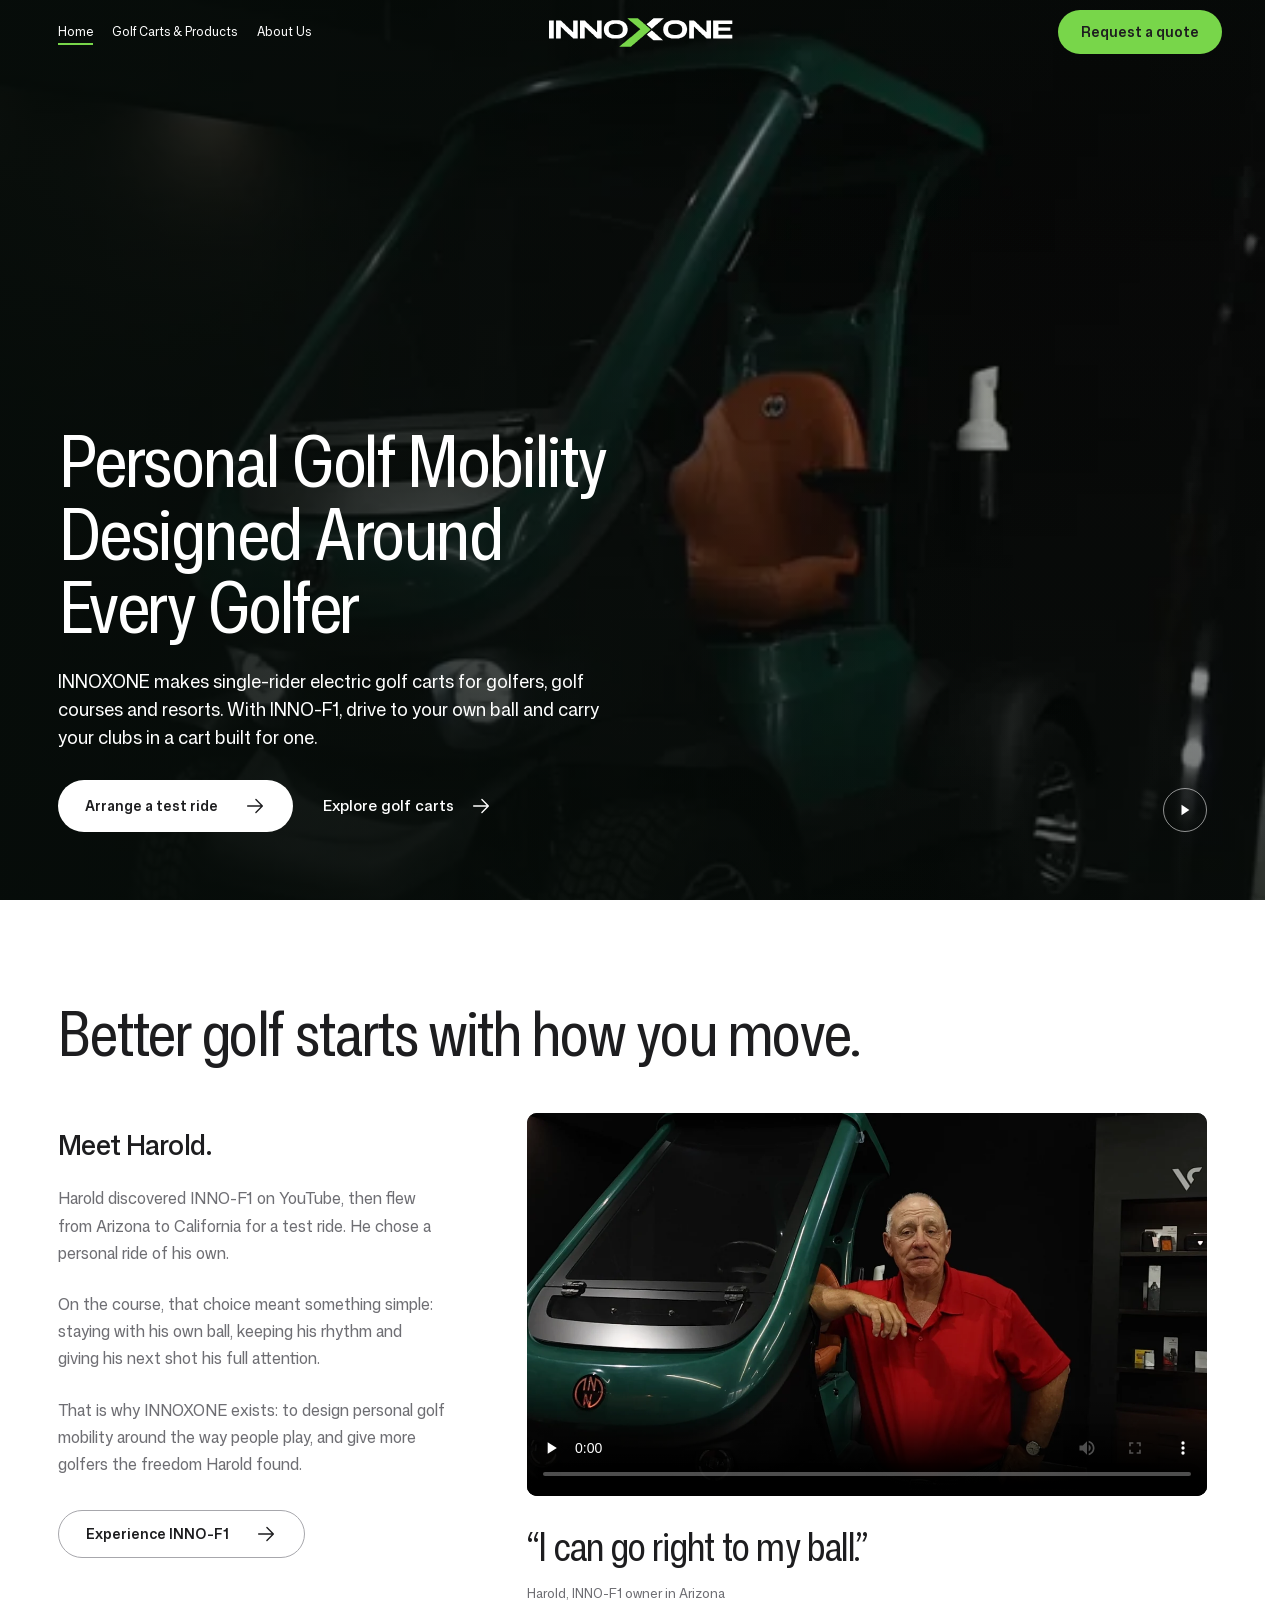
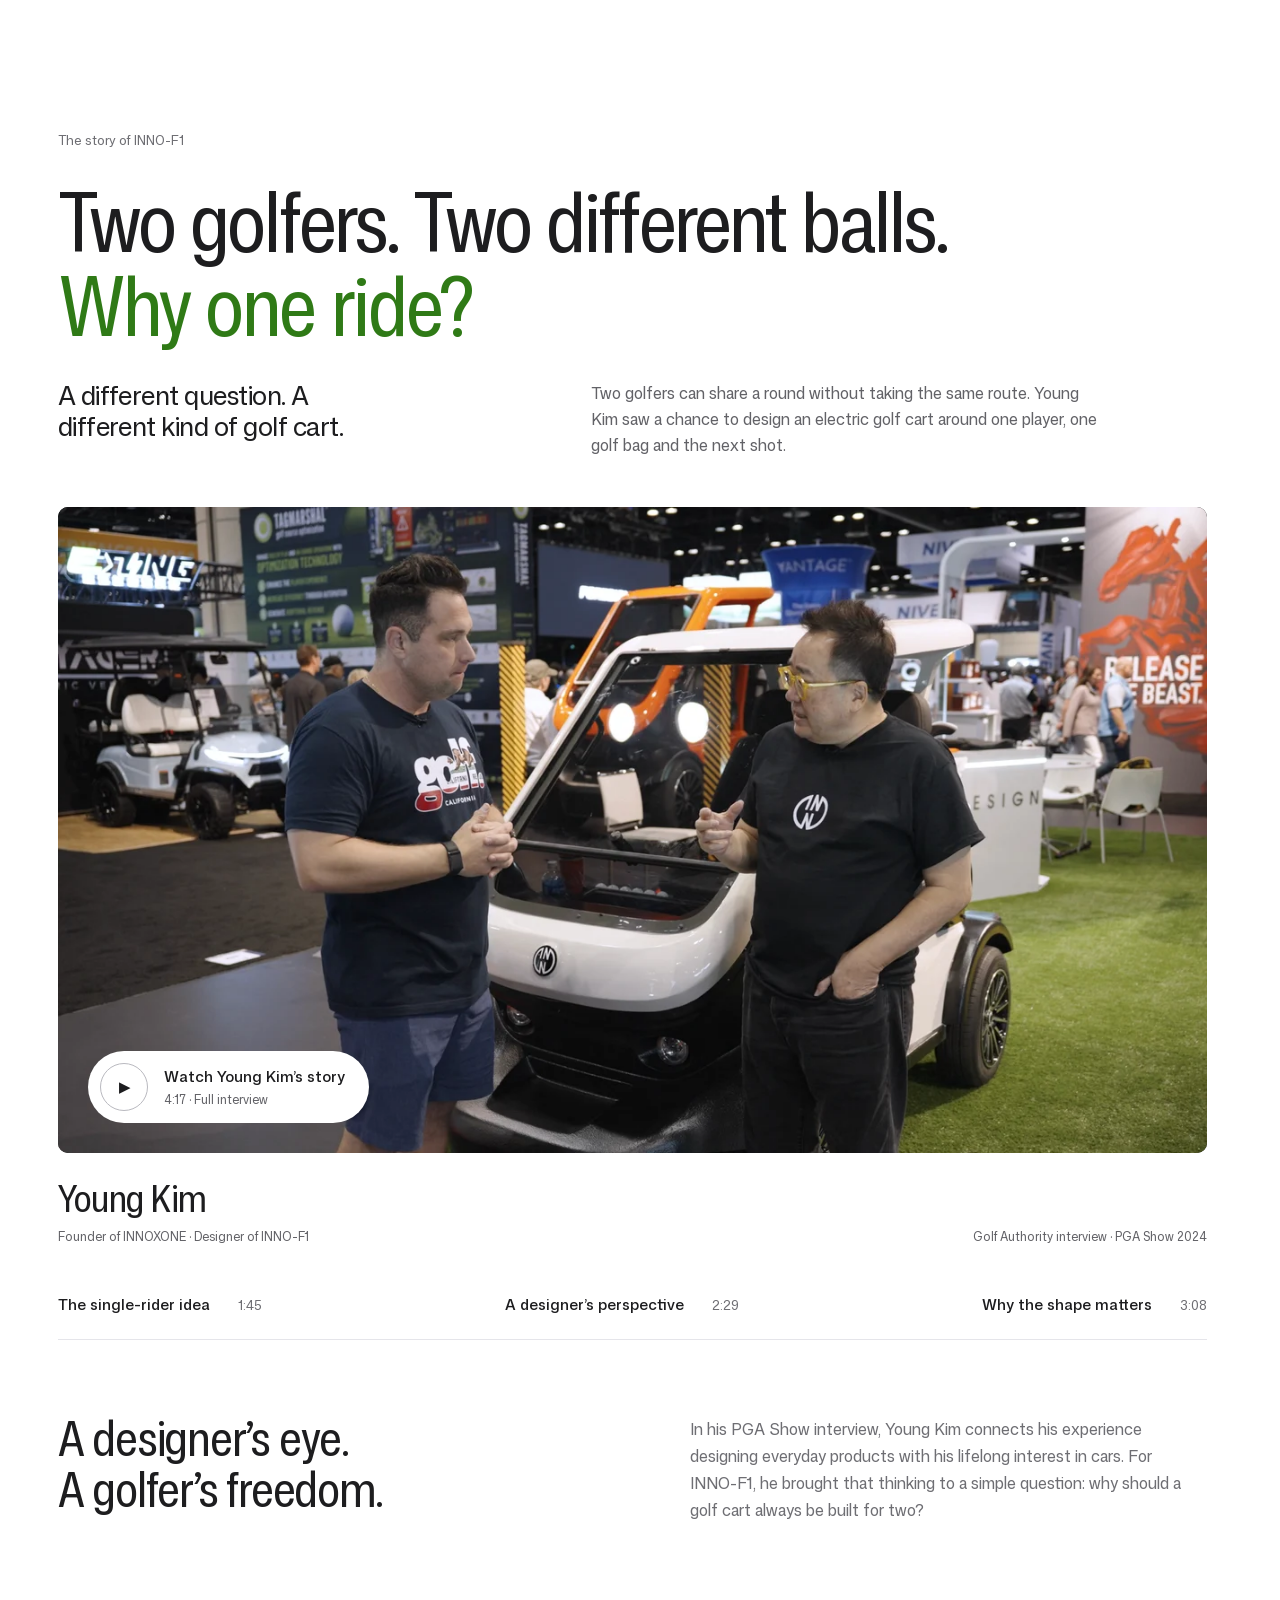
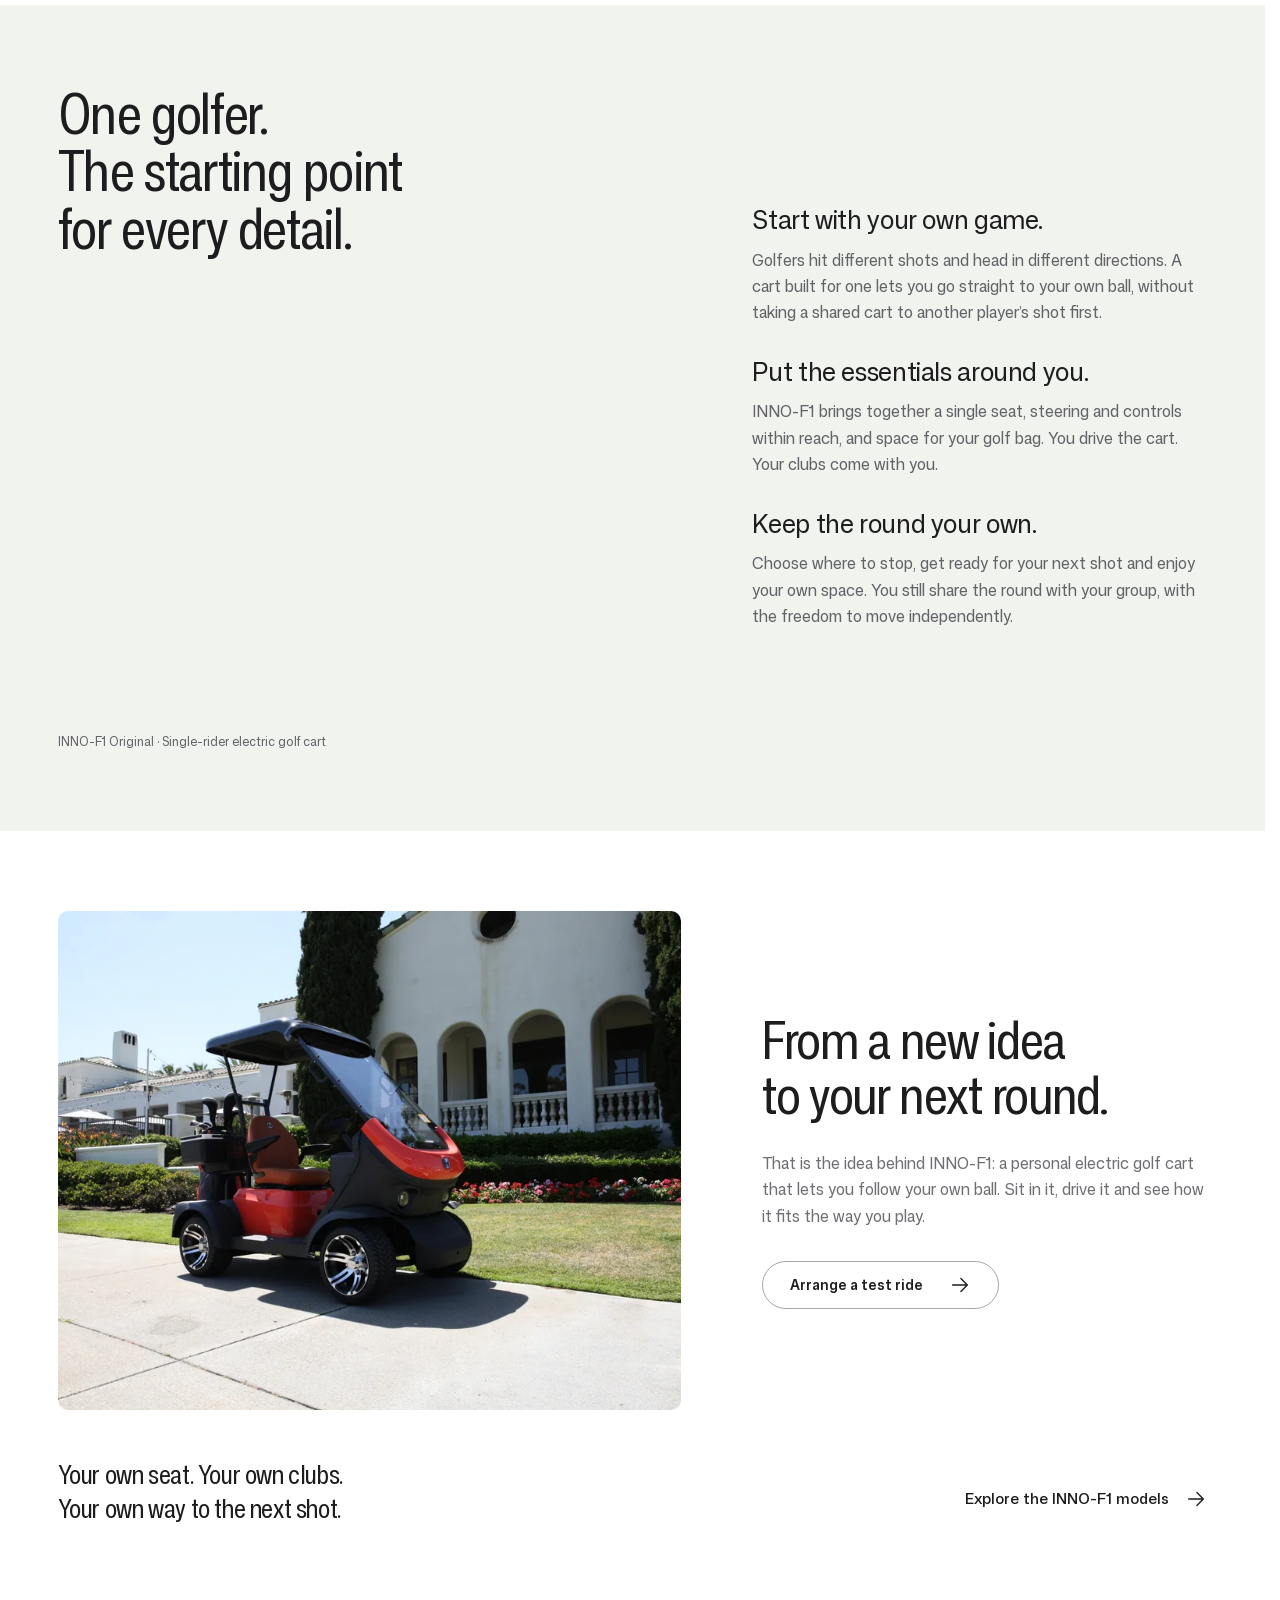
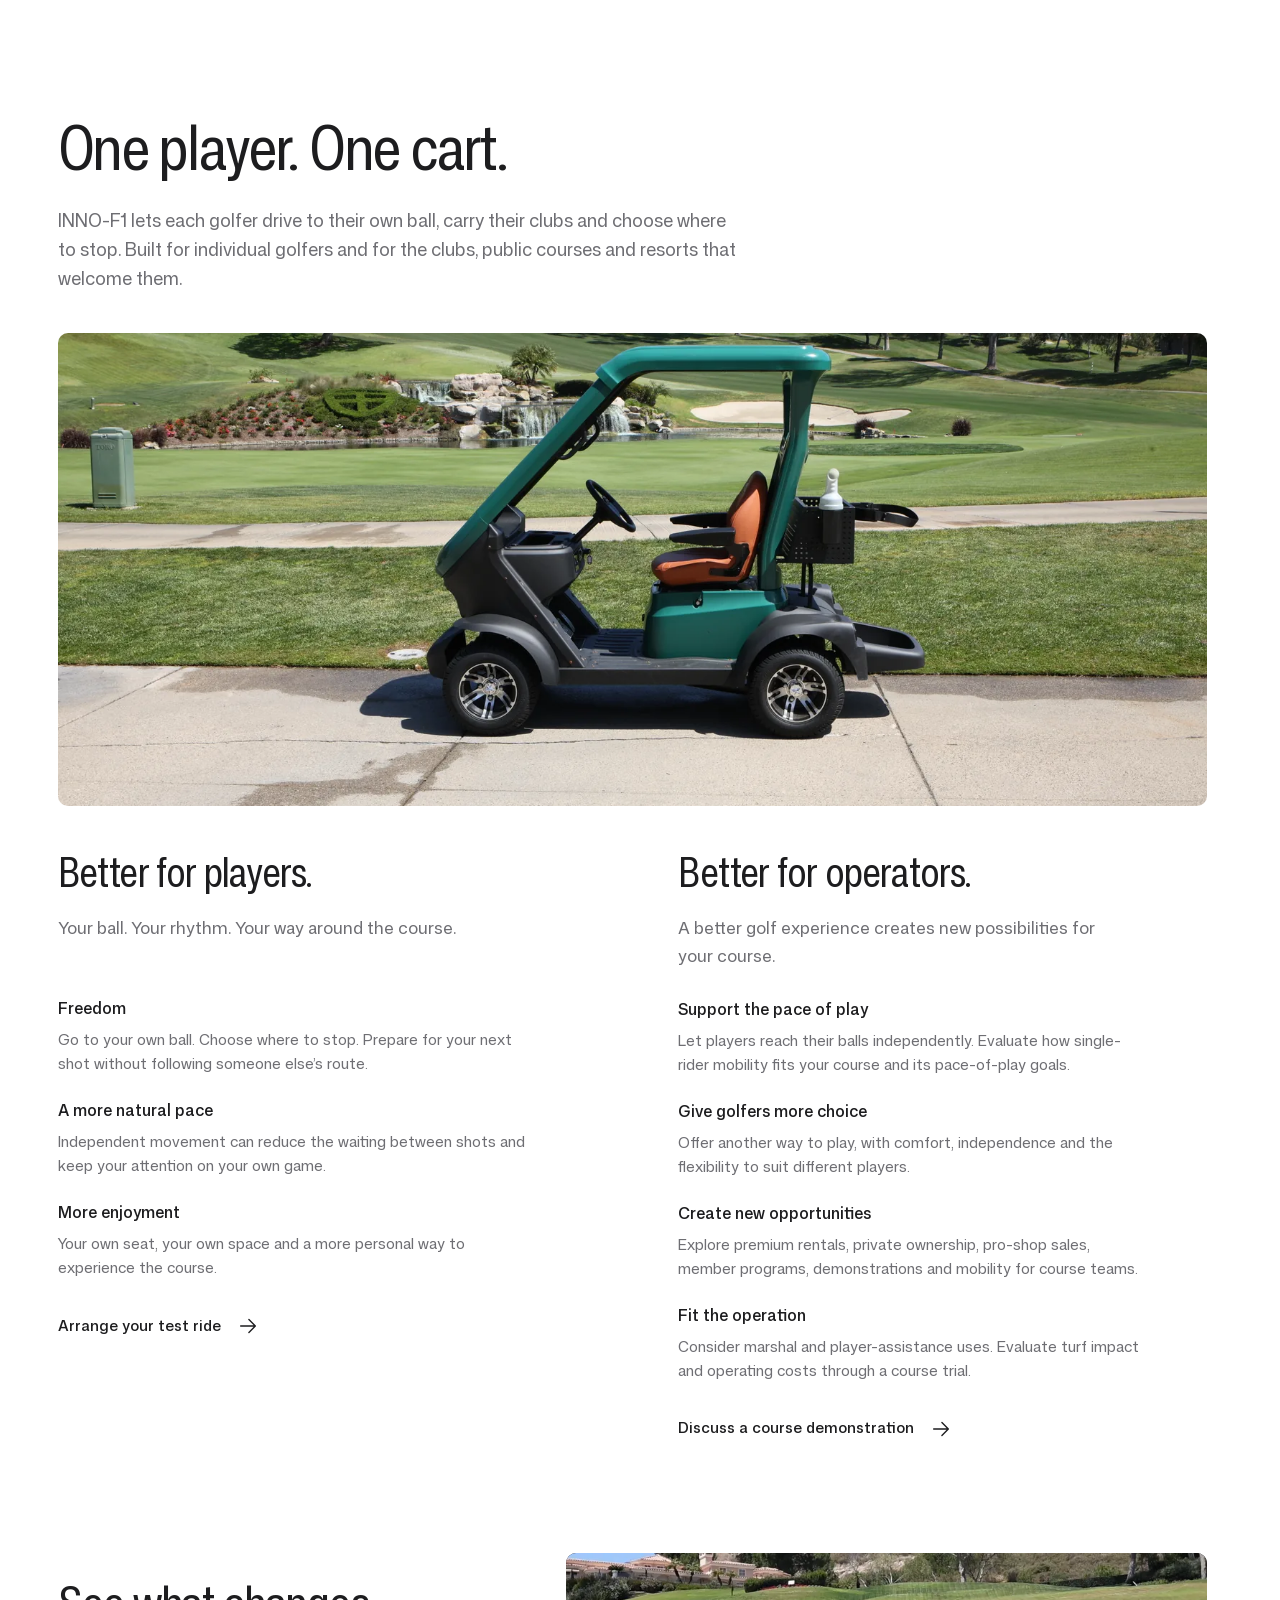
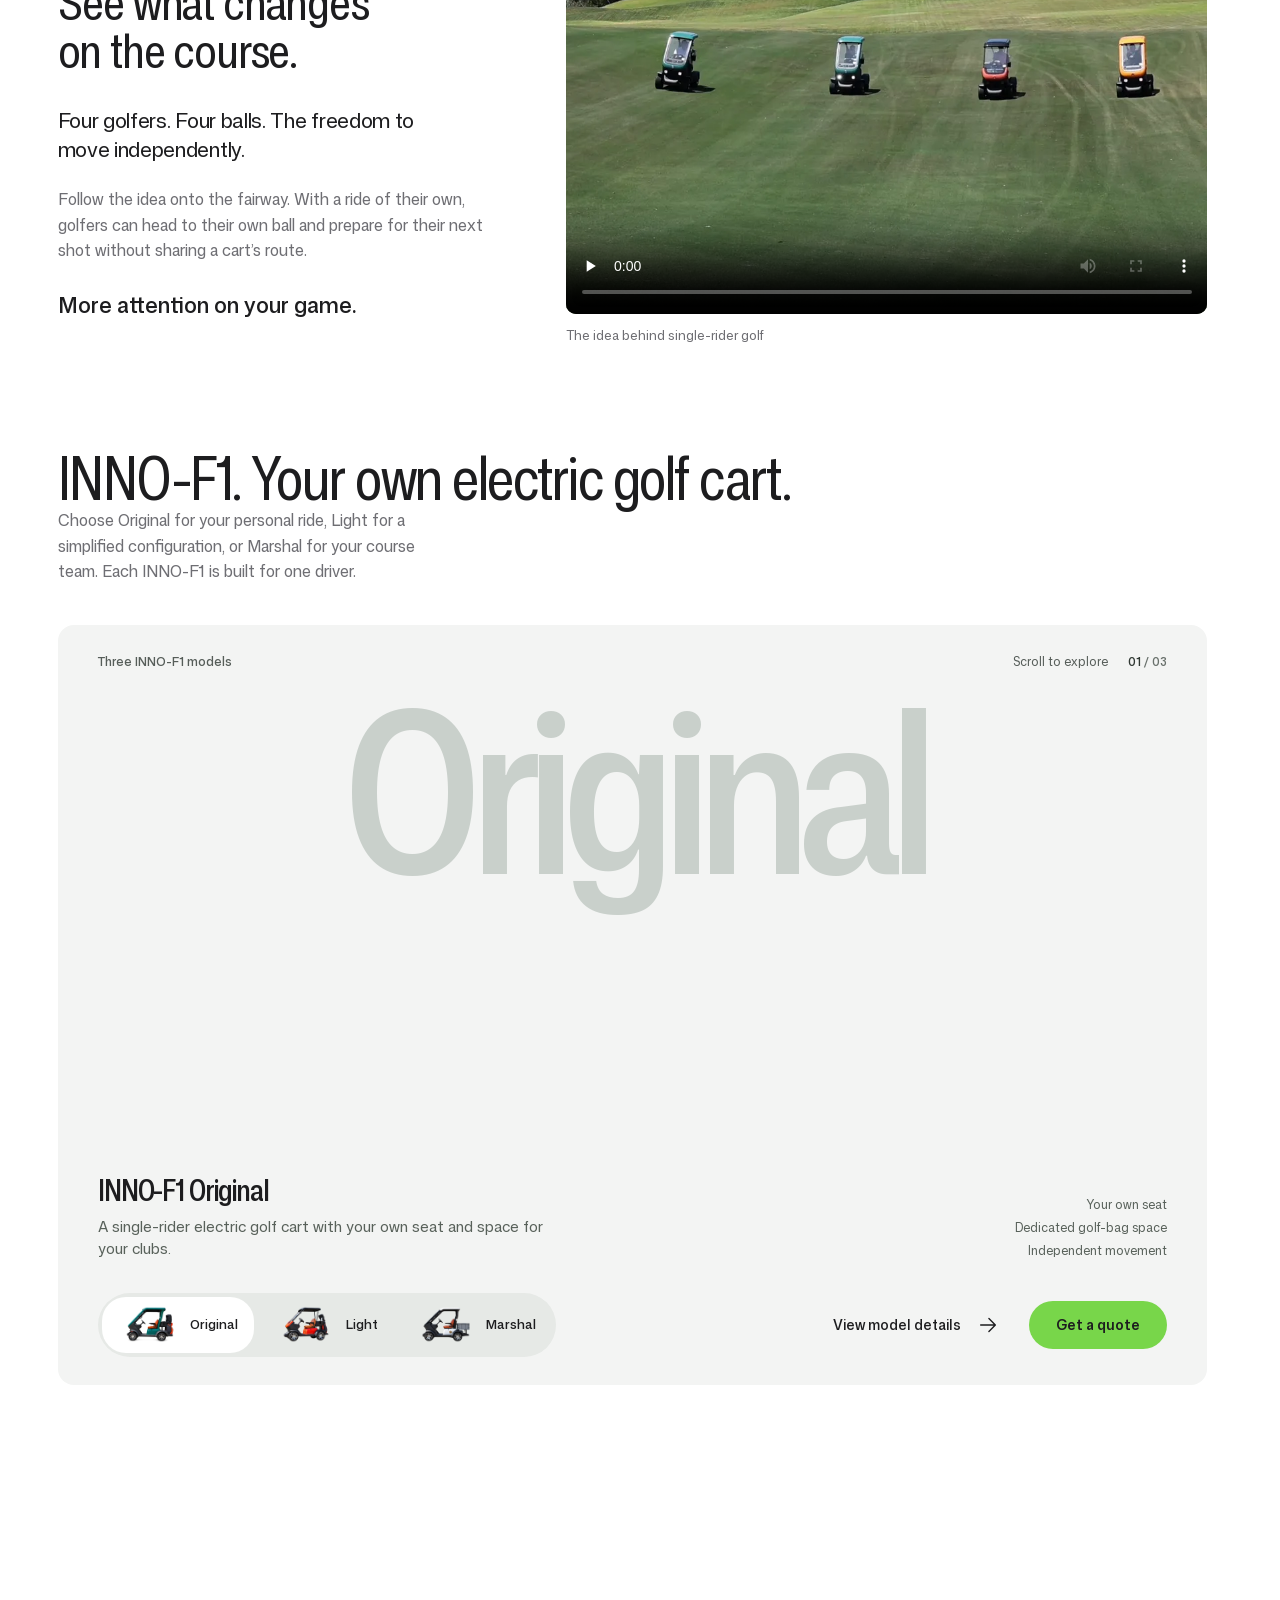
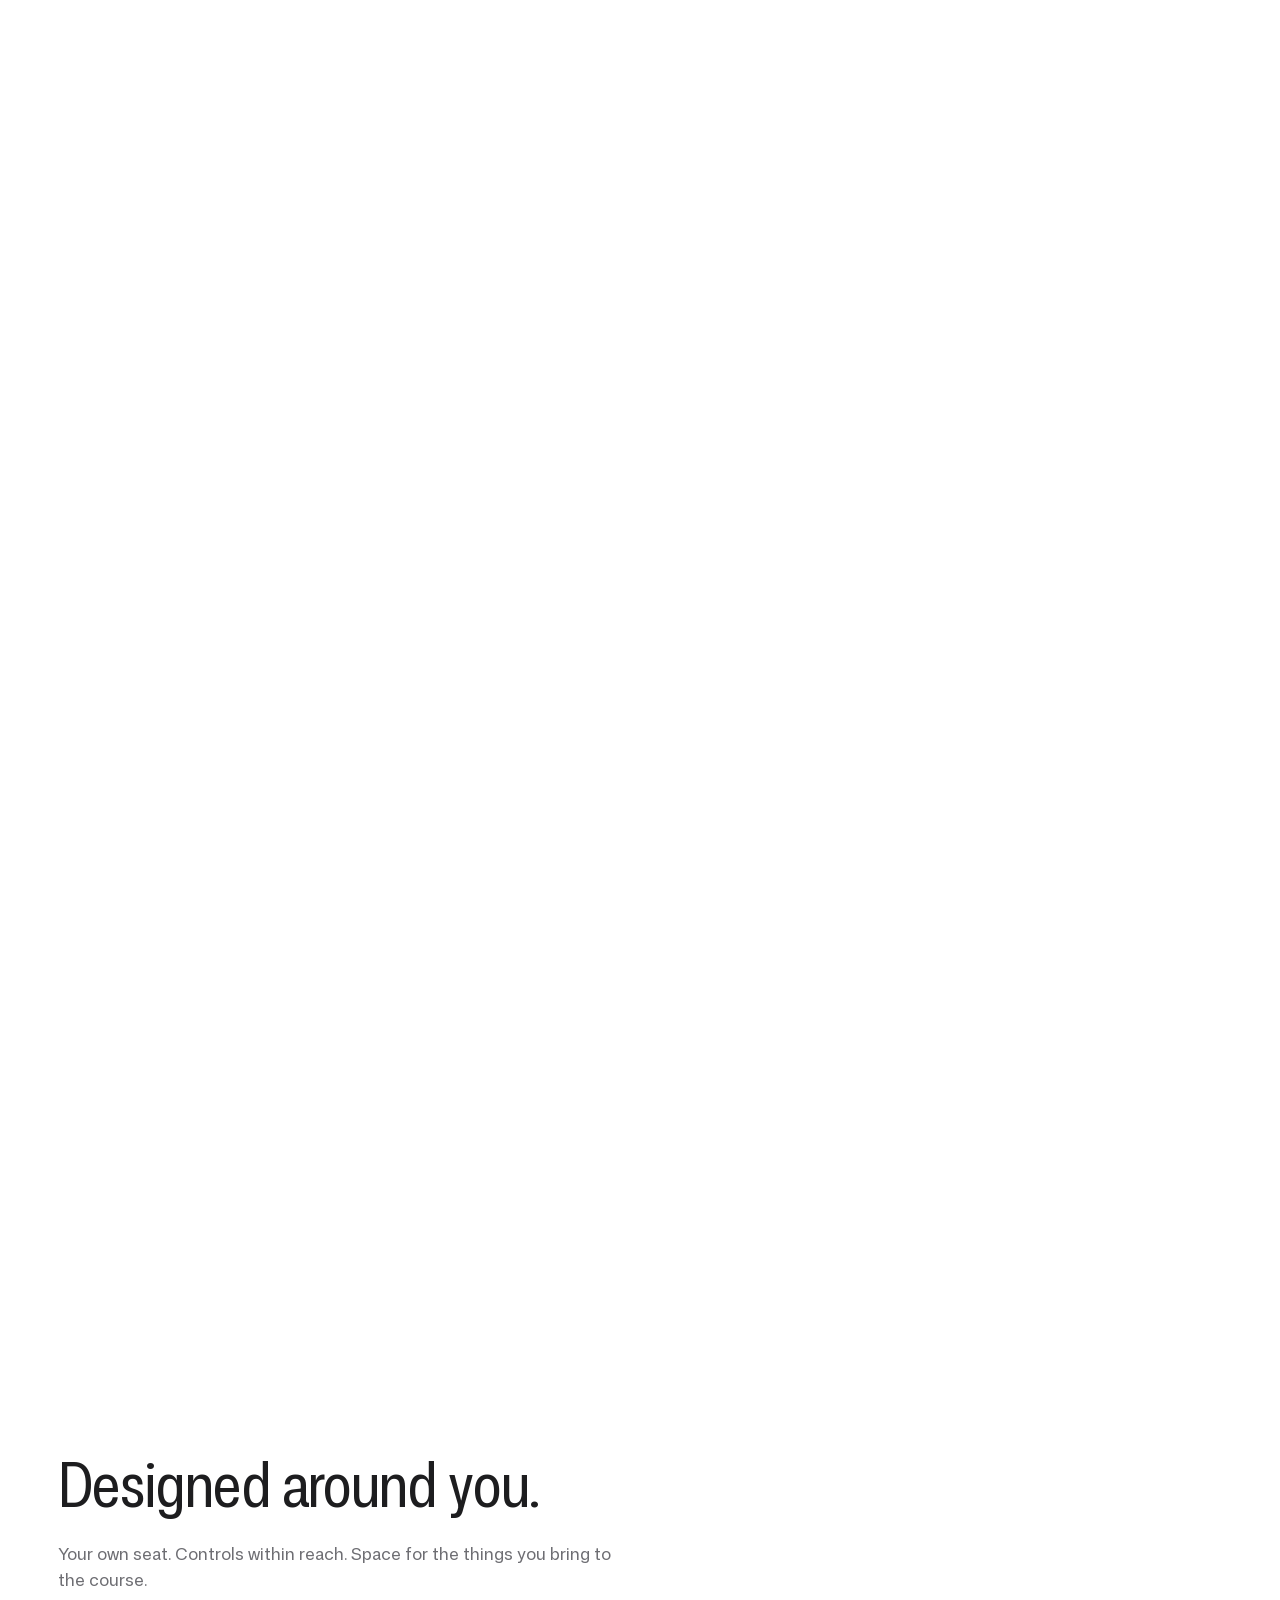
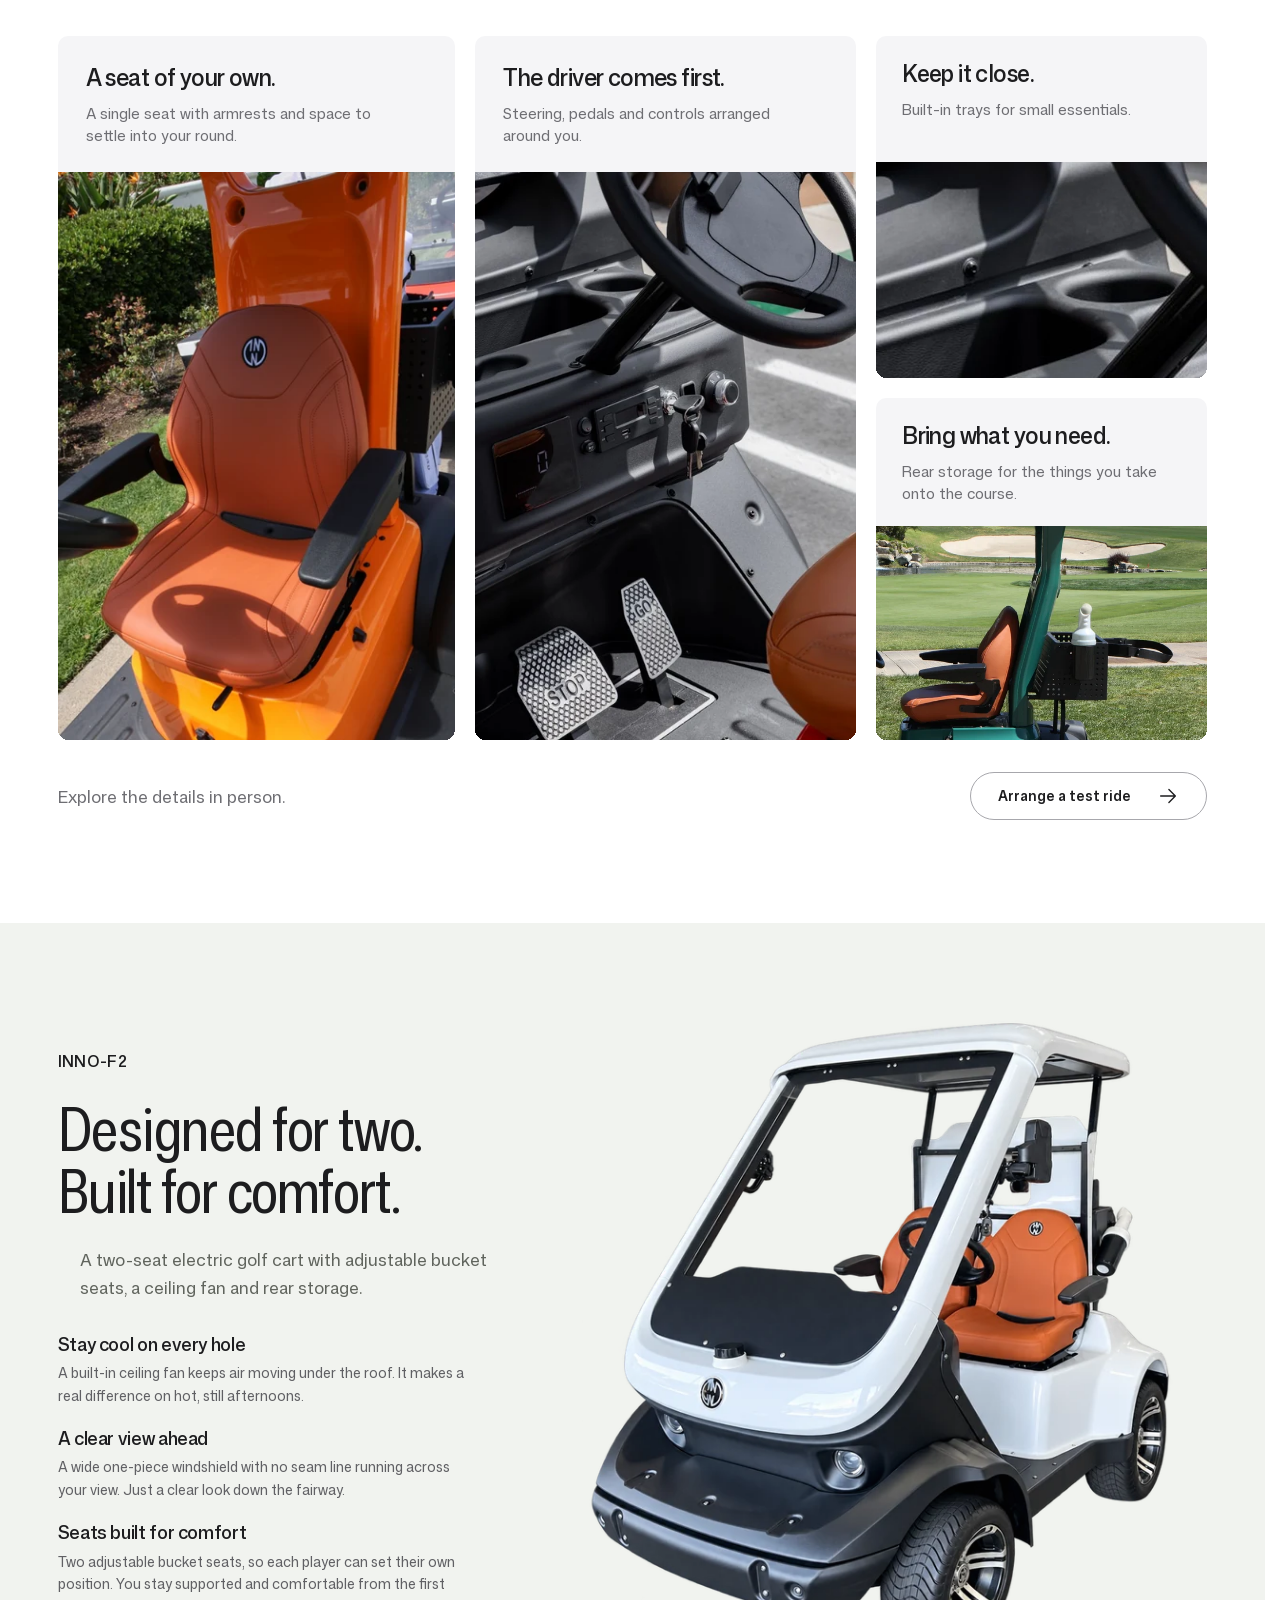
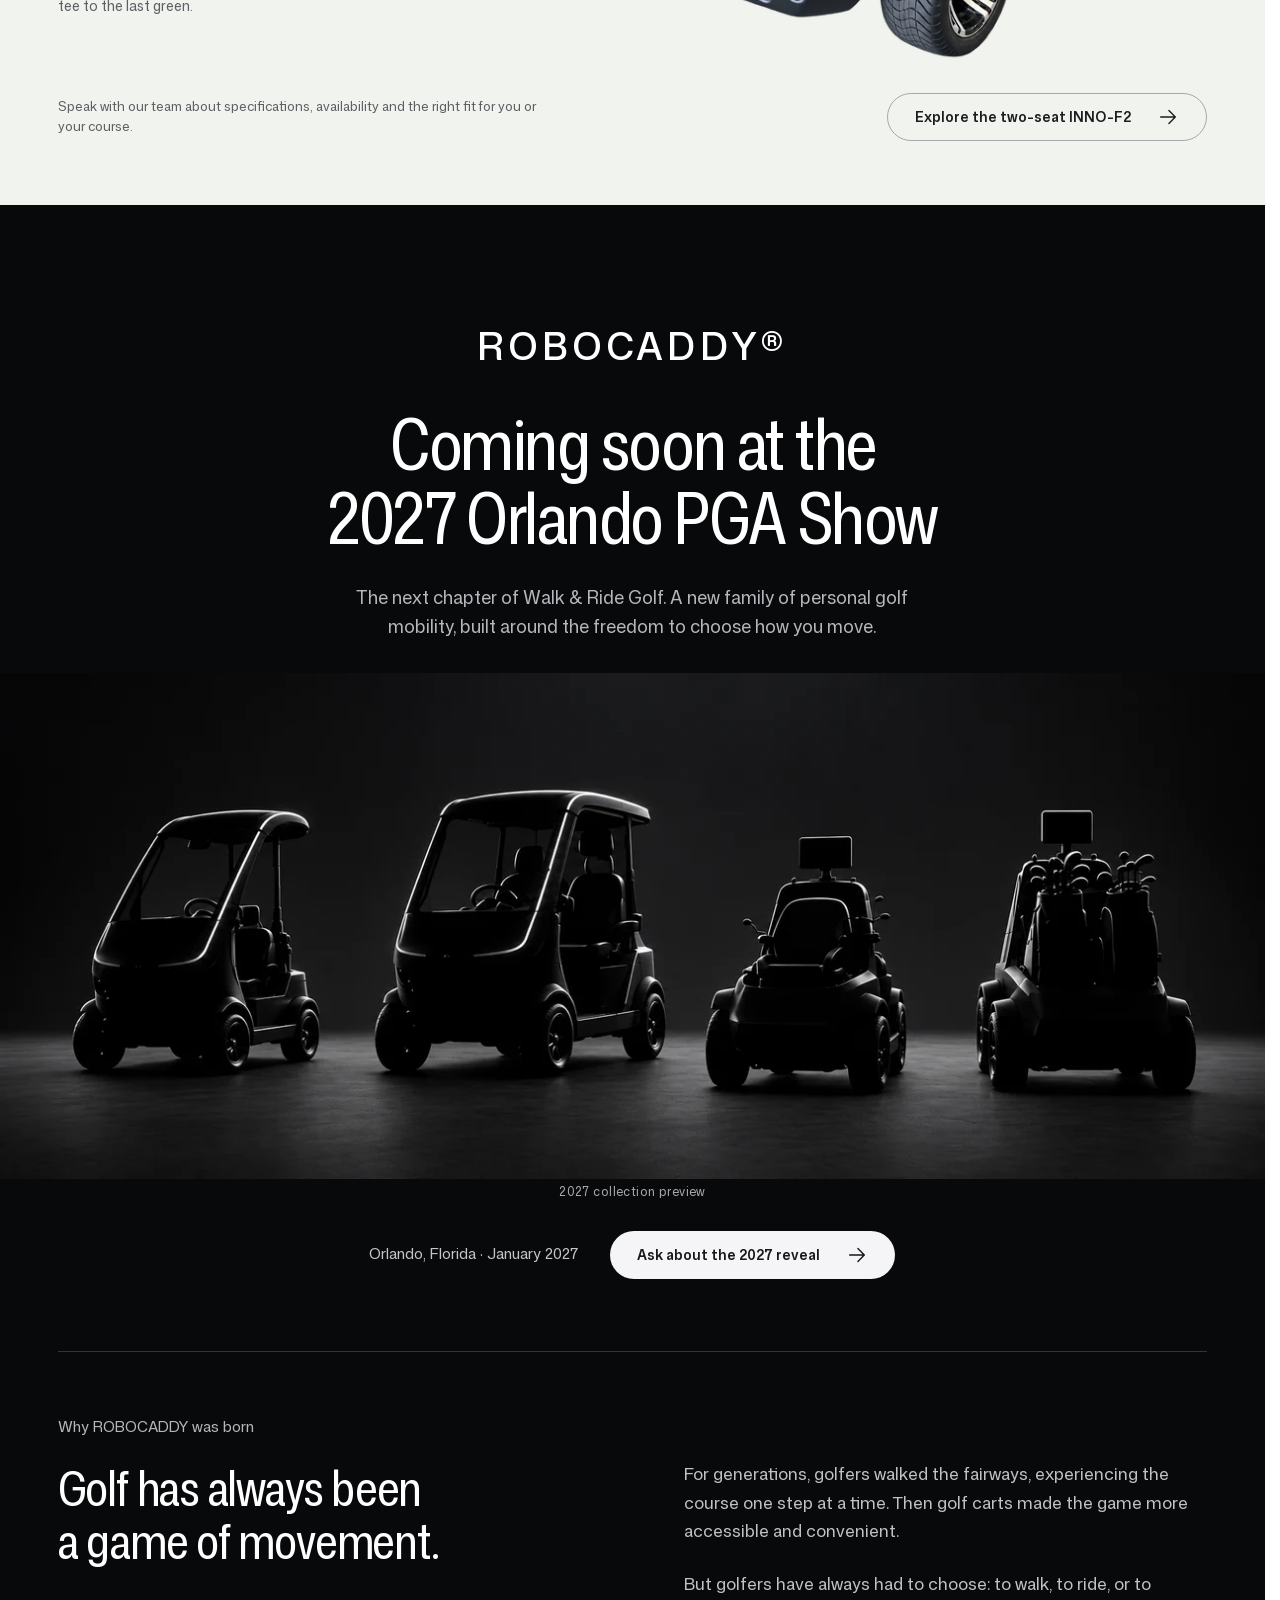
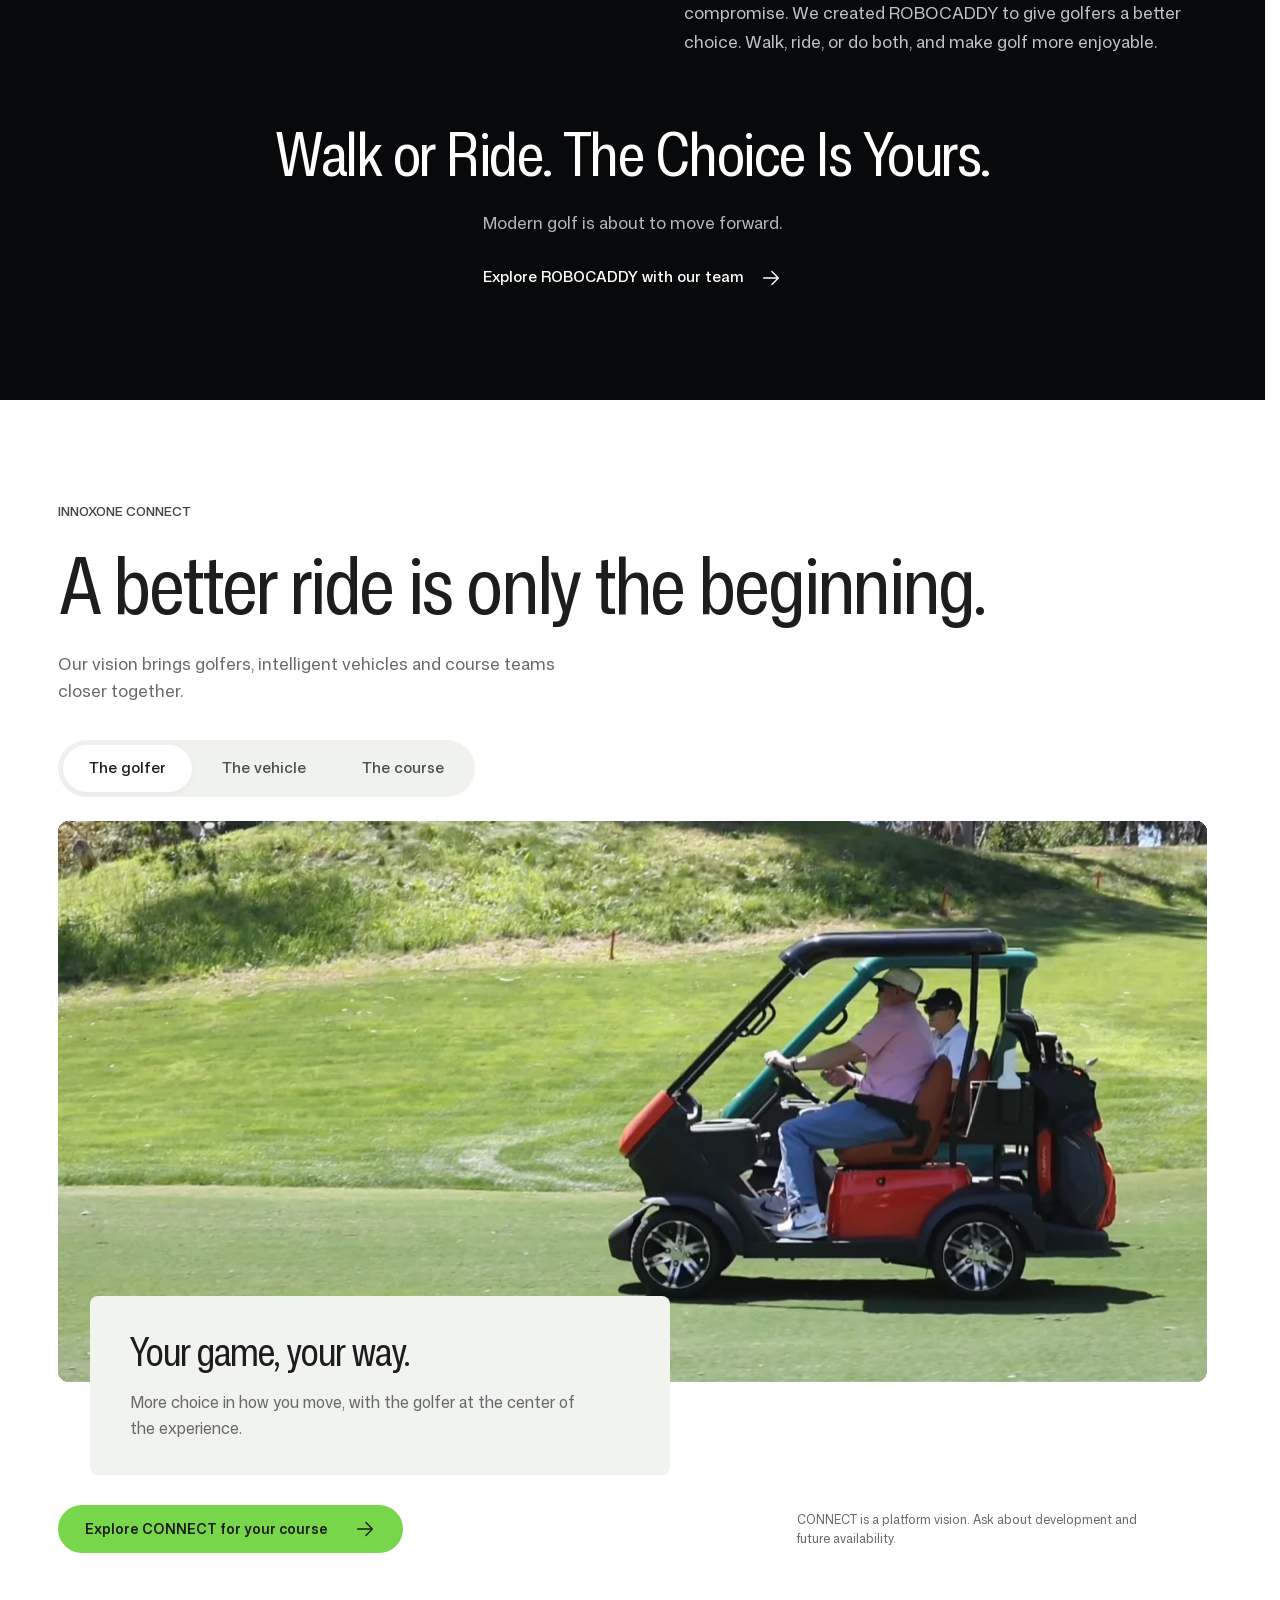
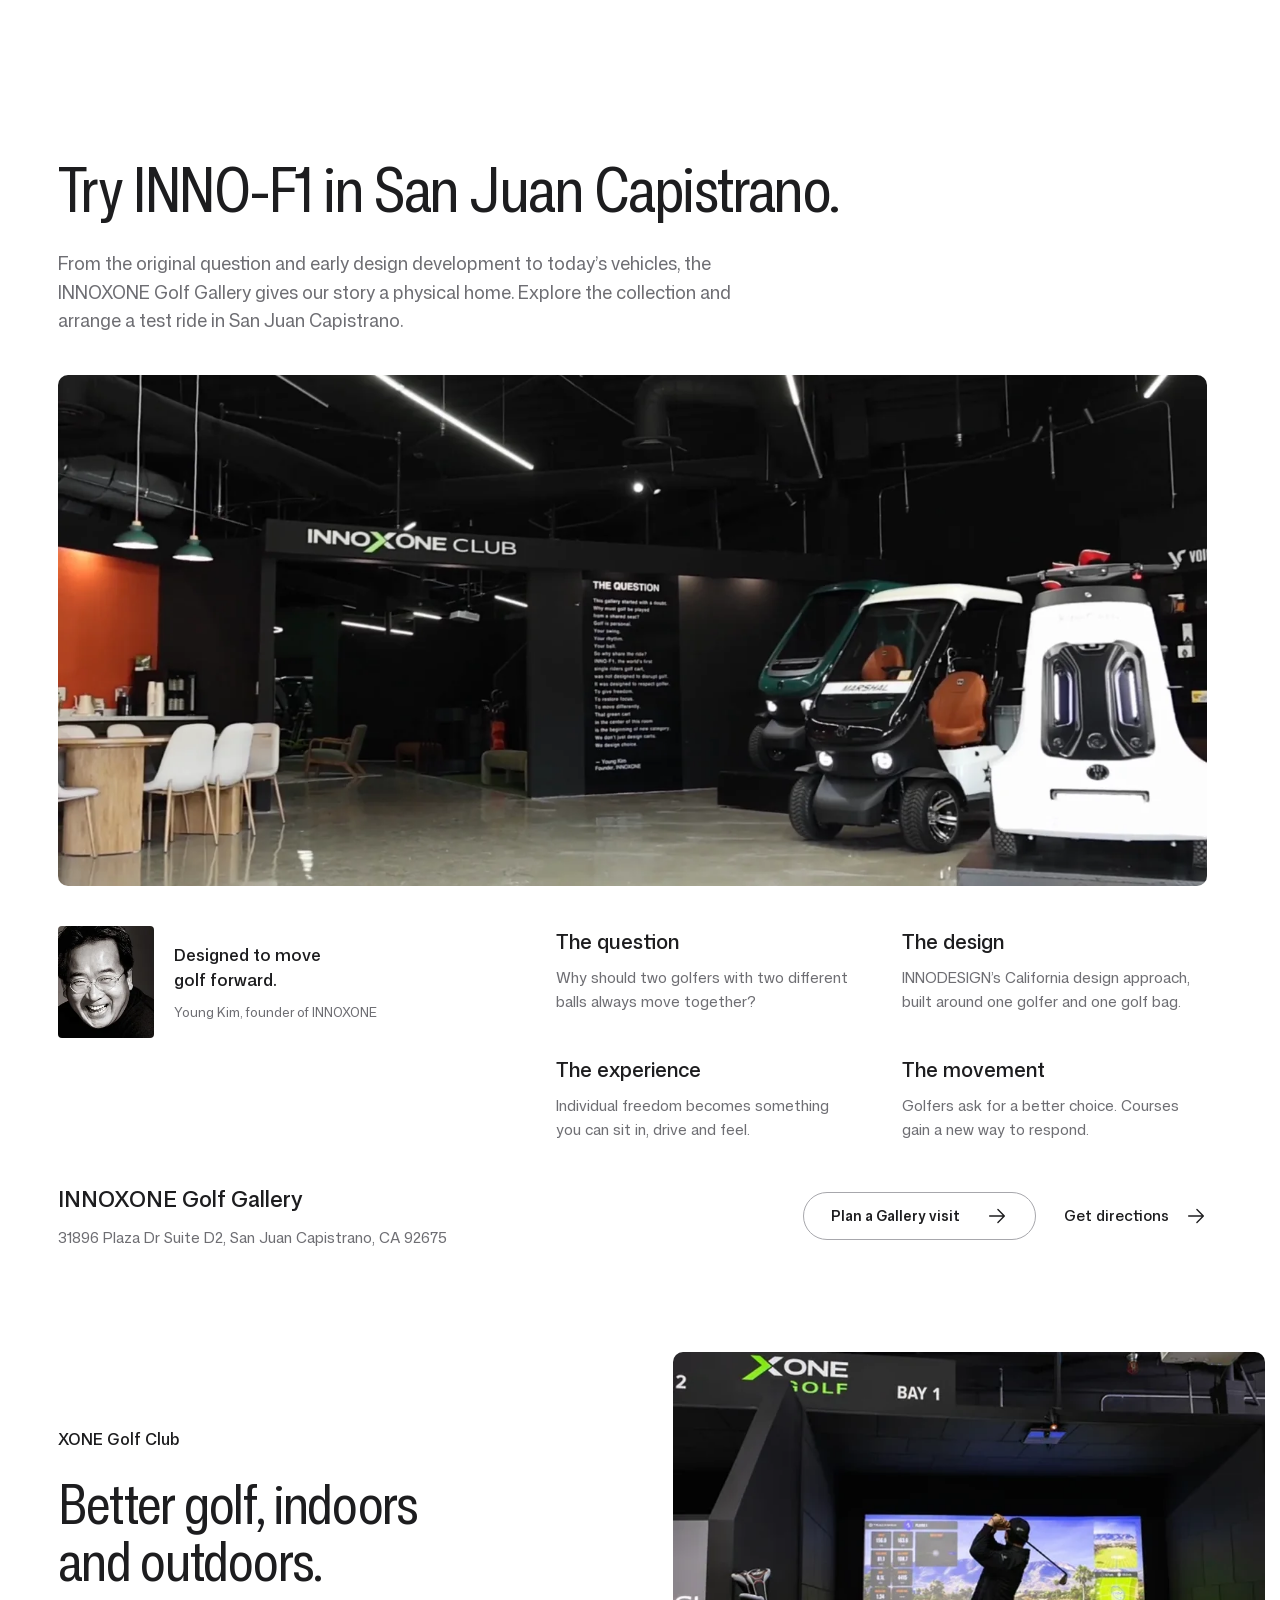
==== commit 58e26e60: "Apply the November product review and show the two-seat F2 in detail" ====
--- a/index.html
+++ b/index.html
@@ -33,7 +33,7 @@
 @font-face{font-family:MonaFallback;src:local('Arial');size-adjust:101.5%;ascent-override:94%;descent-override:24%;line-gap-override:0%}
 :root{--paper:#fff;--mist:#f5f5f7;--ink:#1d1d1f;--ink-2:#6e6e73;--line:#e5e5ea;--night:#0b0b0c;--green:#78d64a;--green-ink:#2f7a16;--margin:max(clamp(20px,4.5vw,72px),env(safe-area-inset-left),env(safe-area-inset-right));--section:clamp(96px,13vw,208px);--ease:cubic-bezier(.22,1,.36,1);color-scheme:light;font-family:Mona,MonaFallback,sans-serif;color:var(--ink);background:var(--paper);font-synthesis:none}
 *{box-sizing:border-box}html{scroll-padding-top:80px}body{margin:0;font-size:17px;line-height:1.5;-webkit-font-smoothing:antialiased}body.menu-open{overflow:hidden}a{color:inherit;text-decoration:none}button{font:inherit;color:inherit;cursor:pointer}button,a{-webkit-tap-highlight-color:transparent}button{border:0;background:none}a:focus-visible,button:focus-visible{outline:2px solid var(--ink);outline-offset:4px}.on-dark :focus-visible{outline-color:#fff}img,video{display:block;width:100%;height:100%;object-fit:cover}img{color:var(--ink-2)}h1,h2,h3,p{margin:0}h1,h2{font-weight:600;letter-spacing:-.02em;line-height:1.06}ul{list-style:none;margin:0;padding:0}.sr-only{position:absolute!important;width:1px;height:1px;padding:0;margin:-1px;overflow:hidden;clip:rect(0,0,0,0);white-space:nowrap;border:0}.wrap{width:calc(100% - var(--margin)*2);max-width:1440px;margin-inline:auto}.display{font-stretch:87%;font-weight:400;letter-spacing:-.025em;line-height:1.02}.arrow{width:22px;height:22px;flex:none;stroke:currentColor;fill:none;stroke-width:1.5;stroke-linecap:round;stroke-linejoin:round}.text-link{display:inline-flex;align-items:center;gap:16px;min-height:44px;font-size:15px;font-weight:500}.text-link .arrow{transition:transform .7s var(--ease)}.text-link:hover .arrow{transform:translateX(5px)}.text-link:hover{text-decoration:underline;text-underline-offset:5px}.pill{display:inline-flex;align-items:center;justify-content:center;gap:26px;height:48px;padding:0 27px;border-radius:999px;white-space:nowrap;font-size:14px;font-weight:600;line-height:1;background:var(--green);color:var(--ink);transition:opacity .7s var(--ease),transform .7s var(--ease)}.pill:hover{opacity:.85}.pill:active{transform:scale(.98)}.pill-white{background:#fff;color:var(--ink)}.pill-outline{background:transparent;border:1px solid #a7a7ac;color:var(--ink)}.skip-link{position:fixed;top:8px;left:16px;z-index:100;background:white;padding:12px 20px;border-radius:8px;transform:translateY(-160%)}.skip-link:focus{transform:translateY(0)}
-.inno-header{height:64px;position:fixed;top:0;left:0;width:100%;z-index:50;color:#fff;border-bottom:1px solid transparent;transition:transform .7s var(--ease);background:transparent}.inno-header.is-solid{background:white;color:var(--ink);border-bottom-color:var(--line)}.inno-header.is-hidden{transform:translateY(-100%)}.inno-header:focus-within{transform:none}.nav-inner{height:100%;display:grid;grid-template-columns:1fr auto 1fr;align-items:center;column-gap:24px}.nav-left,.nav-right{display:flex;align-items:center;gap:30px;font-size:12px}.nav-right{justify-content:flex-end}.nav-inner a:not(.pill):not(.wordmark):hover{text-decoration:underline;text-underline-offset:5px}.nav-right .pill{height:40px;padding:0 23px}.wordmark{display:block;width:190px;line-height:0}.wordmark svg{width:100%;height:auto;overflow:visible}.menu-button{display:none;align-items:center;gap:9px;font-size:12px;padding:0;min-height:44px}.menu-icon{width:17px;height:12px;display:inline-flex;flex-direction:column;justify-content:space-between}.menu-icon:before,.menu-icon:after{content:'';height:1.5px;width:17px;background:currentColor}.mobile-menu{position:fixed;inset:0;z-index:80;background:#fff;color:var(--ink);padding:18px var(--margin) 36px;display:flex;flex-direction:column}.mobile-menu[hidden]{display:none}.menu-top{display:flex;justify-content:space-between;align-items:center}.menu-top .wordmark{width:145px}.menu-close{padding:10px 0 10px 20px;font-size:14px;min-height:44px}.mobile-menu nav{margin-top:64px;display:flex;flex-direction:column;align-items:flex-start;gap:18px}.mobile-menu nav a{font-size:32px;letter-spacing:-.025em;line-height:1.35}.menu-contact{margin-top:auto;padding-top:40px;font-size:14px;display:grid;gap:8px}.menu-contact p{max-width:270px;color:var(--ink-2);margin-top:12px}.models-flyout{position:fixed;z-index:45;inset:64px 0 auto;background:var(--mist);padding:60px var(--margin);color:var(--ink)}.models-flyout[hidden]{display:none}.models-grid{display:grid;grid-template-columns:repeat(auto-fit,minmax(180px,1fr));gap:32px;max-width:1440px;margin:auto}.models-grid img{height:150px;object-fit:contain}.models-grid h3{font-size:24px;font-weight:400}.model-chip{display:inline-block;padding:4px 12px;border:1px solid var(--line);border-radius:99px;font-size:12px}.inno-header.on-dark :focus-visible{outline-color:#fff}.inno-header.is-solid :focus-visible{outline-color:var(--ink)}
+.inno-header{height:64px;position:fixed;top:0;left:0;width:100%;z-index:50;color:#fff;border-bottom:1px solid transparent;transition:transform .7s var(--ease);background:transparent}.inno-header.is-solid{background:white;color:var(--ink);border-bottom-color:var(--line)}.inno-header.is-hidden{transform:translateY(-100%)}.inno-header:focus-within{transform:none}.nav-inner{height:100%;display:grid;grid-template-columns:1fr auto 1fr;align-items:center;column-gap:24px}.nav-left,.nav-right{display:flex;align-items:center;gap:30px;font-size:12px}.nav-right{justify-content:flex-end}.nav-right .pill{height:40px;padding:0 23px}.wordmark{display:block;width:190px;line-height:0}.wordmark svg{width:100%;height:auto;overflow:visible}.menu-button{display:none;align-items:center;gap:9px;font-size:12px;padding:0;min-height:44px}.menu-icon{width:17px;height:12px;display:inline-flex;flex-direction:column;justify-content:space-between}.menu-icon:before,.menu-icon:after{content:'';height:1.5px;width:17px;background:currentColor}.mobile-menu{position:fixed;inset:0;z-index:80;background:#fff;color:var(--ink);padding:18px var(--margin) 36px;display:flex;flex-direction:column}.mobile-menu[hidden]{display:none}.menu-top{display:flex;justify-content:space-between;align-items:center}.menu-top .wordmark{width:145px}.menu-close{padding:10px 0 10px 20px;font-size:14px;min-height:44px}.mobile-menu nav{margin-top:64px;display:flex;flex-direction:column;align-items:flex-start;gap:18px}.mobile-menu nav a{font-size:32px;letter-spacing:-.025em;line-height:1.35}.menu-contact{margin-top:auto;padding-top:40px;font-size:14px;display:grid;gap:8px}.menu-contact p{max-width:270px;color:var(--ink-2);margin-top:12px}.models-flyout{position:fixed;z-index:45;inset:64px 0 auto;background:var(--mist);padding:60px var(--margin);color:var(--ink)}.models-flyout[hidden]{display:none}.models-grid{display:grid;grid-template-columns:repeat(auto-fit,minmax(180px,1fr));gap:32px;max-width:1440px;margin:auto}.models-grid img{height:150px;object-fit:contain}.models-grid h3{font-size:24px;font-weight:400}.model-chip{display:inline-block;padding:4px 12px;border:1px solid var(--line);border-radius:99px;font-size:12px}.inno-header.on-dark :focus-visible{outline-color:#fff}.inno-header.is-solid :focus-visible{outline-color:var(--ink)}
 .inno-hero{height:100svh;min-height:640px;position:relative;overflow:hidden;background:#111;color:#fff}.hero-poster,.hero-video{position:absolute;inset:0;object-position:65% center}.hero-video{opacity:0;transition:opacity .9s var(--ease)}.hero-video.is-playing{opacity:1}.inno-hero:after{position:absolute;content:'';inset:45% 0 0;background:linear-gradient(0deg,rgba(0,0,0,.45),transparent);pointer-events:none}.hero-content{position:absolute;z-index:2;bottom:80px;left:0;right:0}.hero-content h1{font-size:clamp(44px,6.4vw,108px);max-width:760px}.hero-content p{font-size:17px;color:rgba(255,255,255,.8);margin-top:26px;max-width:570px}.hero-content .pill{margin-top:32px;height:52px;padding-inline:27px}.video-toggle{position:absolute;z-index:3;bottom:52px;right:var(--margin);width:44px;height:44px;border:1px solid rgba(255,255,255,.55);border-radius:50%;display:grid;place-items:center;color:#fff}.video-toggle svg{width:14px;height:14px;fill:currentColor}.scroll-cue{position:absolute;z-index:2;left:50%;bottom:0;width:1px;height:48px;background:rgba(255,255,255,.45);transform-origin:bottom;animation:scroll-line 2.4s var(--ease) infinite}@keyframes scroll-line{0%,100%{transform:scaleY(.5)}55%{transform:scaleY(1)}}.line-mask{display:block;overflow:hidden;padding-bottom:.08em;margin-bottom:-.08em}.line-mask>span{display:block}.hero-content .line-mask>span{animation:headline-in .9s var(--ease) both}.hero-content .line-mask:nth-child(2)>span{animation-delay:70ms}@keyframes headline-in{from{transform:translateY(105%)}to{transform:translateY(0)}}
 .inno-statement{padding-block:var(--section);background:white}.statement-title{font-size:clamp(36px,4.8vw,76px);max-width:1120px}.statement-bottom{display:grid;grid-template-columns:repeat(12,minmax(0,1fr));gap:24px;margin-top:64px}.statement-photo{grid-column:1/6;aspect-ratio:2.1;overflow:hidden;border-radius:6px}.statement-origin{grid-column:8/13;align-self:end;max-width:400px}.statement-origin p{color:var(--ink-2);font-size:17px}.statement-origin .text-link{margin-top:20px}
 .inno-lineup{padding:0 0 var(--section);background:white}.lineup-intro{display:flex;align-items:baseline;gap:24px;margin-bottom:32px}.lineup-intro h2{font-size:clamp(36px,4.8vw,76px)}.lineup-stage{position:relative;border-radius:32px;background:var(--mist);isolation:isolate;overflow:hidden}.lineup-track{display:grid;gap:32px}.lineup-pane{position:relative;height:780px;min-height:620px}.variant-heading{position:absolute;top:32px;left:48px;right:150px;overflow:hidden;padding-bottom:8px;z-index:2}.variant-name{font-size:clamp(64px,11vw,184px);line-height:1.05}.variant-descriptor{font-size:17px;margin-top:6px;color:var(--ink-2);font-stretch:100%;font-weight:400;letter-spacing:0}.product-layer{position:absolute;inset:22% 0 12%;display:grid;place-items:center}.product-layer img{width:84%;height:100%;object-fit:contain;position:relative;z-index:1}.ground-shadow{position:absolute;left:27%;right:21%;bottom:6%;height:3%;border-radius:50%;background:#252525;opacity:.1;filter:blur(10px)}.lineup-counter{position:absolute;right:48px;top:49px;font-size:14px;font-variant-numeric:tabular-nums;z-index:3}.lineup-controls{position:absolute;bottom:32px;left:48px;right:48px;display:flex;justify-content:space-between;align-items:center;gap:24px;z-index:4}.variant-tabs{display:flex;align-items:center;border:1px solid #d6d6dc;background:var(--mist);border-radius:999px;padding:4px;gap:4px}.variant-tabs button{height:44px;padding:0 23px;border-radius:999px;font-size:13px;position:relative;white-space:nowrap}.variant-tabs button[aria-selected=true]{background:white;font-weight:600}.variant-tabs button[aria-selected=true]:before{content:'';width:5px;height:5px;border-radius:50%;background:var(--green);position:absolute;left:12px;top:calc(50% - 2.5px)}.lineup-actions{display:flex;align-items:center;gap:28px}.lineup-actions .pill{height:48px}.lineup-enhanced .lineup-track{position:relative;height:calc(100svh - 104px);min-height:660px;max-height:920px;display:block}.lineup-enhanced .lineup-pane{height:100%;min-height:0;position:absolute;inset:0;opacity:0}.lineup-enhanced .lineup-pane:first-child{opacity:1}.lineup-enhanced .lineup-pane:not(:first-child) .variant-heading>div{transform:translateY(105%)}.lineup-unenhanced .lineup-controls{position:relative;bottom:auto;left:auto;right:auto;margin:0 48px 32px}.lineup-unenhanced .lineup-counter{display:none}.lineup-unenhanced .variant-tabs{display:none}.lineup-unenhanced .lineup-pane{height:680px}.lineup-unenhanced .lineup-pane+.lineup-pane{border-top:1px solid var(--line)}.lineup-unenhanced .product-layer{bottom:1%}
@@ -557,6 +557,11 @@
  .home-page .founder-chapters button span{flex:none}
 }
 @media(max-width:767px){.home-page .sister-photo{width:100%;margin:32px 0 0;aspect-ratio:1.15}}
+
+@media (max-width: 767px) {
+  .home-page :is(.f2-intro, .f2-details, .why-body, .robo-story-copy, .sister-copy, .harold-copy) p:not(.eyebrow) { font-size: max(1rem, 16px); line-height: 1.6; }
+  .home-page .faq-list details > p { font-size: 16px; line-height: 1.6; }
+}
 /* A single editorial stage, with a native scroll chapter for each INNO-F1. */
 .home-page .inno-lineup{--lineup-top:80px;--lineup-height:min(760px,calc(100svh - 112px));--lineup-step:58svh}
 .home-page .lineup-intro{align-items:end;justify-content:space-between;gap:48px;margin-bottom:40px}
@@ -715,7 +720,7 @@
 }
 </style>
 <script type="application/ld+json">{"@context":"https://schema.org","@graph":[{"@type":"Organization","@id":"https://www.innoxone.com/#organization","name":"INNOXONE","url":"https://www.innoxone.com/","logo":"https://ausystems.github.io/innoxone/assets/innoxone-logo.svg","telephone":"+19493849663","email":"info@innoxone.com","address":{"@type":"PostalAddress","streetAddress":"31896 Plaza Dr Suite D2","addressLocality":"San Juan Capistrano","addressRegion":"CA","postalCode":"92675","addressCountry":"US"},"contactPoint":{"@type":"ContactPoint","telephone":"+19493849663","email":"info@innoxone.com","contactType":"sales and support"},"sameAs":["https://www.instagram.com/innoxone.golf","https://www.tiktok.com/@innoxone","https://www.youtube.com/@innodesign6980"]},{"@type":"WebSite","@id":"https://ausystems.github.io/innoxone/#website","url":"https://ausystems.github.io/innoxone/","name":"INNOXONE","publisher":{"@id":"https://www.innoxone.com/#organization"},"inLanguage":"en-US"},{"@type":["WebPage","FAQPage"],"@id":"https://ausystems.github.io/innoxone/#webpage","url":"https://ausystems.github.io/innoxone/","name":"INNOXONE | Single-Rider Electric Golf Carts & Golf Mobility","description":"Explore INNO-F1 electric golf carts, discover INNO-F2 and preview ROBOCADDY. Personal golf mobility for golfers and courses. Arrange a test ride.","isPartOf":{"@id":"https://ausystems.github.io/innoxone/#website"},"about":[{"@type":"Thing","name":"Personal golf mobility"},{"@type":"Thing","name":"INNO-F1 single-rider electric golf cart"},{"@type":"Thing","name":"INNO-F2 golf cart"},{"@type":"Thing","name":"ROBOCADDY Walk & Ride Golf"},{"@type":"Thing","name":"INNOXONE CONNECT and Intelligent Golf Operations"}],"primaryImageOfPage":{"@type":"ImageObject","url":"https://ausystems.github.io/innoxone/assets/social-preview.webp","width":1200,"height":630},"inLanguage":"en-US","mainEntity":[{"@type":"Question","name":"What is an INNO-F1 single-rider golf cart?","acceptedAnswer":{"@type":"Answer","text":"INNO-F1 is an electric golf cart built for one driver. Original and Light give golfers their own seat and space for a golf bag, so each player can drive to their own ball. Marshal provides rear utility storage for course teams. INNOXONE creates personal golf mobility for individual golfers, clubs, public courses and resorts."}},{"@type":"Question","name":"Which INNO-F1 is right for me?","acceptedAnswer":{"@type":"Answer","text":"Original is designed for personal golf mobility. Light offers a simplified single-rider configuration. Marshal focuses on course operations and player assistance, with rear utility storage. Contact us to discuss the configurations currently available."}},{"@type":"Question","name":"Can I try an INNO-F1 before deciding?","acceptedAnswer":{"@type":"Answer","text":"Contact us to arrange a test ride or a visit to the INNOXONE Golf Gallery. Tell us where you are based and which model interests you so we can confirm the available options."}},{"@type":"Question","name":"Can my course introduce single-rider golf?","acceptedAnswer":{"@type":"Answer","text":"Yes, you can speak with INNOXONE about demonstrations, premium rental options, member programs and mobility for course teams. Share your course location and goals. Program scope, availability and any operational benefits should be evaluated for your course."}},{"@type":"Question","name":"What is ROBOCADDY?","acceptedAnswer":{"@type":"Answer","text":"ROBOCADDY is INNOXONE’s Walk & Ride Golf mobility family, created to give golfers the choice to walk, ride or do both. The 2027 collection is coming soon at the Orlando PGA Show in January 2027. Contact our team for details about the reveal and future availability."}},{"@type":"Question","name":"How do I confirm price, delivery and availability?","acceptedAnswer":{"@type":"Answer","text":"Contact INNOXONE with your preferred model, quantity and delivery location. Our team can discuss the appropriate configuration and confirm current pricing, shipping arrangements and timing before you make a purchase."}},{"@type":"Question","name":"What are CONNECT and Intelligent Golf Operations?","acceptedAnswer":{"@type":"Answer","text":"INNOXONE CONNECT is our vision for linking golfers, intelligent vehicles and course operators. Intelligent Golf Operations is the broader direction combining mobility products, services and connected operations. Ask our team about development, course collaboration and future availability."}},{"@type":"Question","name":"Where is the INNOXONE Golf Gallery?","acceptedAnswer":{"@type":"Answer","text":"Visit 31896 Plaza Dr, Suite D2, San Juan Capistrano, CA 92675. Call or text 949-384-9663 before your visit to confirm hours, demonstrations and the models on display."}},{"@type":"Question","name":"What can I do at XONE Golf Club?","acceptedAnswer":{"@type":"Answer","text":"XONE Golf Club brings indoor golf into the INNOXONE Gallery with four TrackMan simulator bays. Visit xonegolf.com for bookings, instruction, current programs and opening hours."}},{"@type":"Question","name":"How do I get help with an INNO-F1 I already own?","acceptedAnswer":{"@type":"Answer","text":"Visit our Support page or email info@innoxone.com with your model and a description of what you need. The team can direct your product, service and warranty questions."}},{"@type":"Question","name":"Where can I learn more about INNO-F2?","acceptedAnswer":{"@type":"Answer","text":"Explore the INNO-F2 preview on this page, then contact INNOXONE to discuss specifications, available configurations and timing. Our team can help you understand the options for your own golf or your course."}}]}]}</script>
-</head><body id="top" class="home-page"><svg xmlns="http://www.w3.org/2000/svg" aria-hidden="true" style="position:absolute;width:0;height:0;overflow:hidden"><defs><symbol id="inno-wordmark" viewBox="0 0 1000 168"><path fill="currentColor" fill-rule="evenodd" d="M298 89 L298 118 L274 118 L267 110 L265 110 L251 95 L249 95 L235 80 L233 80 L219 65 L217 65 L217 64 L209 57 L209 117 L208 117 L208 118 L184 118 L184 24 L210 24 L224 39 L226 39 L240 54 L242 54 L242 55 L243 55 L257 70 L259 70 L272 84 L274 84 L274 24 L298 24 L298 89 Z M380 100 L394 97 L394 96 L398 95 L399 93 L401 93 L401 92 L404 90 L404 88 L406 87 L406 85 L407 85 L407 83 L408 83 L408 79 L409 79 L409 62 L408 62 L408 58 L407 58 L406 54 L405 54 L404 51 L403 51 L402 49 L400 49 L398 46 L396 46 L396 45 L394 45 L394 44 L391 44 L391 43 L387 43 L387 42 L381 42 L381 41 L364 41 L364 42 L358 42 L358 43 L354 43 L354 44 L351 44 L351 45 L347 46 L346 48 L344 48 L344 49 L340 52 L340 54 L338 55 L337 61 L336 61 L335 75 L336 75 L336 81 L337 81 L337 83 L338 83 L338 86 L340 87 L340 89 L341 89 L345 94 L347 94 L347 95 L349 95 L349 96 L351 96 L351 97 L354 97 L354 98 L357 98 L357 99 L363 99 L363 100 L380 100 Z M347 116 L340 115 L340 114 L338 114 L338 113 L336 113 L336 112 L330 110 L329 108 L327 108 L327 107 L317 98 L317 96 L316 96 L316 94 L315 94 L315 92 L314 92 L314 90 L313 90 L313 88 L312 88 L311 80 L310 80 L310 61 L311 61 L312 53 L313 53 L313 51 L314 51 L316 45 L318 44 L318 42 L319 42 L327 33 L329 33 L330 31 L332 31 L332 30 L334 30 L334 29 L336 29 L336 28 L338 28 L338 27 L341 27 L341 26 L344 26 L344 25 L347 25 L347 24 L352 24 L352 23 L359 23 L359 22 L386 22 L386 23 L393 23 L393 24 L397 24 L397 25 L401 25 L401 26 L404 26 L404 27 L406 27 L406 28 L409 28 L409 29 L413 30 L414 32 L416 32 L417 34 L419 34 L419 35 L426 41 L426 43 L428 44 L428 46 L430 47 L431 52 L432 52 L432 54 L433 54 L434 63 L435 63 L435 78 L434 78 L434 83 L433 83 L432 90 L431 90 L430 94 L428 95 L428 97 L426 98 L426 100 L425 100 L419 107 L417 107 L416 109 L414 109 L413 111 L411 111 L411 112 L409 112 L409 113 L407 113 L407 114 L398 116 L398 117 L387 118 L387 119 L358 119 L358 118 L351 118 L351 117 L347 117 L347 116 Z M784 65 L784 118 L760 118 L760 117 L759 117 L759 24 L785 24 L785 25 L786 25 L788 28 L790 28 L805 44 L807 44 L821 59 L823 59 L837 74 L839 74 L848 84 L850 84 L850 24 L874 24 L874 117 L873 117 L873 118 L850 118 L850 117 L849 117 L848 115 L846 115 L832 100 L830 100 L815 84 L813 84 L799 69 L797 69 L786 57 L784 57 L784 65 Z M137 75 L138 75 L146 84 L148 84 L148 24 L172 24 L172 118 L148 118 L148 117 L147 117 L142 111 L140 111 L126 96 L124 96 L110 81 L108 81 L93 65 L91 65 L84 57 L82 57 L82 58 L83 58 L83 117 L82 117 L82 118 L58 118 L58 24 L83 24 L83 25 L85 25 L99 40 L101 40 L115 55 L117 55 L117 56 L118 56 L132 71 L134 71 L137 75 Z M915 118 L886 118 L886 117 L885 117 L885 24 L986 24 L986 42 L913 42 L913 61 L976 61 L976 77 L975 77 L975 78 L913 78 L913 99 L986 99 L986 118 L915 118 Z M702 98 L707 97 L707 96 L709 96 L710 94 L712 94 L712 93 L718 88 L718 86 L719 86 L719 84 L720 84 L720 82 L721 82 L721 78 L722 78 L722 63 L721 63 L721 59 L720 59 L718 53 L717 53 L712 47 L710 47 L710 46 L708 46 L708 45 L706 45 L706 44 L703 44 L703 43 L700 43 L700 42 L693 42 L693 41 L670 42 L670 43 L667 43 L667 44 L664 44 L664 45 L658 47 L658 48 L652 53 L652 55 L651 55 L651 57 L650 57 L650 60 L649 60 L649 64 L648 64 L648 77 L649 77 L649 82 L650 82 L652 88 L653 88 L658 94 L660 94 L661 96 L664 96 L664 97 L670 98 L670 99 L676 99 L676 100 L694 100 L694 99 L700 99 L700 98 L702 98 Z M21 64 L21 24 L46 24 L46 118 L21 118 L21 64 Z M741 45 L742 48 L743 48 L743 50 L744 50 L744 52 L745 52 L746 59 L747 59 L747 65 L748 65 L748 76 L747 76 L747 82 L746 82 L745 89 L744 89 L744 91 L743 91 L741 97 L738 99 L738 101 L737 101 L733 106 L731 106 L729 109 L727 109 L727 110 L725 110 L724 112 L719 113 L719 114 L717 114 L717 115 L710 116 L710 117 L706 117 L706 118 L700 118 L700 119 L670 119 L670 118 L664 118 L664 117 L656 116 L656 115 L653 115 L653 114 L651 114 L651 113 L646 112 L645 110 L641 109 L638 105 L636 105 L636 104 L633 102 L633 100 L630 98 L630 96 L628 95 L628 93 L627 93 L627 91 L626 91 L626 89 L625 89 L624 82 L623 82 L622 67 L623 67 L623 59 L624 59 L624 55 L625 55 L625 53 L626 53 L626 50 L627 50 L628 46 L630 45 L630 43 L633 41 L633 39 L634 39 L636 36 L638 36 L640 33 L642 33 L643 31 L645 31 L645 30 L647 30 L647 29 L649 29 L649 28 L651 28 L651 27 L654 27 L654 26 L657 26 L657 25 L660 25 L660 24 L671 23 L671 22 L699 22 L699 23 L705 23 L705 24 L710 24 L710 25 L717 26 L717 27 L719 27 L719 28 L721 28 L721 29 L723 29 L723 30 L729 32 L732 36 L734 36 L734 37 L738 40 L738 42 L739 42 L741 45 Z M548 108 L546 108 L542 103 L540 103 L540 102 L536 99 L536 97 L539 96 L544 90 L546 90 L551 84 L553 84 L558 78 L560 78 L561 76 L563 76 L565 79 L567 79 L573 86 L575 86 L581 93 L583 93 L588 99 L590 99 L596 106 L598 106 L604 113 L606 113 L612 120 L614 120 L614 121 L615 121 L619 126 L621 126 L622 128 L570 128 L570 127 L569 127 L567 124 L565 124 L561 119 L559 119 L554 113 L552 113 L548 108 Z M583 12 L624 12 L624 14 L623 14 L621 17 L619 17 L614 23 L612 23 L607 29 L605 29 L600 35 L598 35 L598 36 L597 36 L592 42 L590 42 L585 48 L583 48 L578 54 L576 54 L571 60 L569 60 L563 67 L561 67 L561 66 L560 66 L556 61 L554 61 L548 54 L546 54 L540 47 L538 47 L538 46 L535 44 L535 42 L536 42 L537 40 L539 40 L543 35 L545 35 L549 30 L551 30 L554 26 L556 26 L560 21 L562 21 L562 20 L563 20 L566 16 L568 16 L571 12 L583 12 Z"/><path fill="var(--green)" fill-rule="evenodd" d="M436 162 L392 162 L392 160 L393 160 L394 158 L396 158 L400 153 L402 153 L406 148 L408 148 L411 144 L413 144 L417 139 L419 139 L423 134 L425 134 L429 129 L431 129 L435 124 L437 124 L440 120 L442 120 L442 119 L443 119 L446 115 L448 115 L452 110 L454 110 L457 106 L459 106 L459 105 L460 105 L463 101 L465 101 L469 96 L471 96 L474 92 L476 92 L480 87 L482 87 L482 86 L483 86 L486 82 L488 82 L492 77 L494 77 L497 73 L499 73 L499 72 L501 71 L501 69 L500 69 L497 65 L495 65 L490 59 L488 59 L484 54 L482 54 L478 49 L476 49 L471 43 L469 43 L465 38 L463 38 L459 33 L457 33 L457 32 L456 32 L452 27 L450 27 L446 22 L444 22 L440 17 L438 17 L438 16 L435 14 L435 12 L489 12 L489 13 L491 13 L495 18 L497 18 L503 25 L505 25 L511 32 L513 32 L519 39 L521 39 L526 45 L528 45 L534 52 L536 52 L542 59 L544 59 L550 66 L552 66 L557 72 L554 73 L549 79 L547 79 L542 85 L540 85 L535 91 L533 91 L527 98 L525 98 L520 104 L518 104 L513 110 L511 110 L506 116 L504 116 L499 122 L497 122 L492 128 L490 128 L484 135 L482 135 L477 141 L475 141 L470 147 L468 147 L463 153 L461 153 L461 154 L460 154 L456 159 L454 159 L452 162 L436 162 Z"/></symbol></defs></svg><div id="app"><a class="skip-link" href="#main">Skip to content</a><header class="inno-header on-dark" id="site-header"><nav class="nav-inner wrap" aria-label="Main navigation"><div class="nav-left"><a aria-current="page" class="" href="./">Home</a><a class="" href="golf-carts-products/">Golf Carts &amp; Products</a><a class="" href="about/">About Us</a></div><button class="menu-button" aria-controls="mobile-menu" aria-expanded="false"><span class="menu-icon" aria-hidden="true"></span>Menu</button><a class="wordmark" href="#top" aria-label="INNOXONE home"><svg viewBox="0 0 1000 168" xmlns="http://www.w3.org/2000/svg" aria-hidden="true"><use href="#inno-wordmark"/></svg></a><div class="nav-right"><a class="pill" href="contact/"><span class="cta-wide">Request a quote</span><span class="cta-short">Inquire</span></a></div></nav></header><div id="models-flyout" class="models-flyout" hidden><div class="models-grid"><a href="golf-carts-products/#lineup"><h3>INNO F1</h3><img src="assets/f1-original.webp" width="1200" height="700" alt="INNO F1 side profile" loading="lazy" decoding="async"><span class="model-chip">Single rider</span></a></div></div><div id="mobile-menu" class="mobile-menu" role="dialog" aria-modal="true" aria-label="Main menu" hidden><div class="menu-top"><a href="#top" class="wordmark" aria-label="INNOXONE home"><svg viewBox="0 0 1000 168" xmlns="http://www.w3.org/2000/svg" aria-hidden="true"><use href="#inno-wordmark"/></svg></a><button class="menu-close">Close <span aria-hidden="true">×</span></button></div><div class="menu-layout"><div class="menu-primary"><nav aria-label="Mobile navigation"><a aria-current="page" class="" href="./">Home</a><a class="" href="golf-carts-products/">Golf Carts &amp; Products</a><a class="" href="about/">About Us</a><a class="" href="contact/">Contact</a></nav><div class="menu-contact"><a href="tel:+19493849663">949-384-XONE (9663)</a><a href="mailto:info@innoxone.com">info@innoxone.com</a><p>31896 Plaza Dr Suite D2, San Juan Capistrano, CA 92675</p></div></div><a class="menu-story" href="golf-carts-products/"><figure><img src="assets/origin-drive-960.webp" width="960" height="640" alt="An orange INNO-F1 parked outside the clubhouse." loading="lazy" decoding="async"></figure><span class="menu-story-copy"><span>Find your own way around the course.</span><span class="menu-story-action">Explore the collection <span aria-hidden="true">↗</span></span></span></a></div></div><main id="main"><section id="hero" class="inno-hero on-dark" aria-labelledby="hero-title"><picture><source media="(max-width:767px)" srcset="assets/hero-gallery-mobile-480.webp 480w, assets/hero-gallery-mobile-768.webp 768w" sizes="100vw"><img class="hero-poster" src="assets/hero-gallery-1920.webp" srcset="assets/hero-gallery-768.webp 768w, assets/hero-gallery-1280.webp 1280w, assets/hero-gallery-1920.webp 1920w" sizes="100vw" alt="INNO-F1 Original on display in the INNOXONE Golf Gallery." width="1920" height="1080" fetchpriority="high" decoding="async"></picture><video class="hero-video" muted autoplay loop playsinline preload="metadata" aria-hidden="true"></video><div class="hero-content wrap"><h1 class="display" id="hero-title" data-reveal-title><span class="line-mask"><span>Personal Golf Mobility</span></span> <span class="line-mask"><span>Designed Around</span></span> <span class="line-mask"><span>Every Golfer</span></span></h1><p>INNOXONE makes single-rider electric golf carts for golfers, golf courses and resorts. With INNO-F1, drive to your own ball and carry your clubs in a cart built for one.</p><div class="hero-actions"><a class="pill pill-white" href="contact/?interest=test-ride">Arrange a test ride<svg class="arrow" viewBox="0 0 24 24" aria-hidden="true"><path d="M4 12h15M13 5l7 7-7 7"/></svg></a><a class="text-link" href="golf-carts-products/">Explore golf carts<svg class="arrow" viewBox="0 0 24 24" aria-hidden="true"><path d="M4 12h15M13 5l7 7-7 7"/></svg></a></div></div><button class="video-toggle" aria-label="Play hero video" aria-pressed="false"><svg viewBox="0 0 16 16" aria-hidden="true"><path d="M4 2l9 6-9 6Z"/></svg></button></section><section class="inno-harold" id="story" aria-labelledby="harold-title"><div class="wrap"><h2 class="display story-heading reveal-lines" id="harold-title" data-reveal-title>Better golf starts with how you move.</h2><div class="harold-grid"><div class="harold-copy"><h3>Meet Harold.</h3><p>Harold discovered INNO-F1 on YouTube, then flew from Arizona to California for a test ride. He chose a personal ride of his own.</p><p>On the course, that choice meant something simple: staying with his own ball, keeping his rhythm and giving his next shot his full attention.</p><p>That is why INNOXONE exists: to design personal golf mobility around the way people play, and give more golfers the freedom Harold found.</p><a class="pill pill-outline" href="contact/?interest=test-ride">Experience INNO-F1<svg class="arrow" viewBox="0 0 24 24" aria-hidden="true"><path d="M4 12h15M13 5l7 7-7 7"/></svg></a></div><div class="harold-media"><video class="story-film" controls playsinline preload="none" loading="lazy" poster="assets/harold-poster.webp" aria-label="Harold’s INNO-F1 story"><source src="assets/harold-story.mp4" type="video/mp4"><track kind="captions" srclang="en" label="English" src="assets/harold-story.vtt" default>Your browser does not support embedded video. <a href="assets/harold-story.mp4">Watch Harold’s story</a>.</video><img class="film-print-poster" src="assets/harold-poster.webp" width="1920" height="1080" alt="Harold sharing his INNO-F1 experience." loading="lazy" decoding="async"><p class="harold-quote">“I can go right to my ball.”<span>Harold, INNO-F1 owner in Arizona</span></p></div></div></div></section><section class="inno-origin" id="origin" aria-labelledby="origin-title"><div class="wrap"><p class="origin-label">The story of INNO-F1</p><div class="origin-intro"><h2 class="display" id="origin-title" data-reveal-title><span>Two golfers.</span> <span>Two different balls.</span> <span class="origin-question">Why one ride?</span></h2><div class="origin-lede"><p class="origin-intro-title">A different question. A different kind of golf cart.</p><p>Two golfers can share a round without taking the same route. Young Kim saw a chance to design an electric golf cart around one player, one golf bag and the next shot.</p></div></div></div><figure class="origin-film"><div class="origin-screen"><video id="founder-film" class="story-film" tabindex="0" controls playsinline preload="none" loading="lazy" hidden aria-label="Young Kim explains INNO-F1 at the 2024 PGA Show"><source src="assets/young-kim-story.mp4" type="video/mp4"><track kind="captions" srclang="en" label="English" src="assets/young-kim-story.vtt" default>Your browser does not support embedded video. <a href="assets/young-kim-story.mp4">Watch Young Kim’s interview</a>.</video><img class="founder-cover" src="assets/young-kim-1280.webp" srcset="assets/young-kim-640.webp 640w, assets/young-kim-800.webp 800w, assets/young-kim-1280.webp 1280w, assets/young-kim-1600.webp 1600w, assets/young-kim-1920.webp 1920w" sizes="100vw" fetchpriority="low" width="1920" height="1080" alt="Young Kim speaking into a microphone beside INNO-F1 at the 2024 PGA Show." loading="lazy" decoding="async"><button class="founder-play" aria-controls="founder-film"><span class="founder-play-icon" aria-hidden="true">▶</span><span>Watch Young Kim’s story<small>4:17 · Full interview</small></span></button><noscript><a class="founder-direct" href="assets/young-kim-story.mp4">Watch Young Kim’s interview · 4:17</a></noscript></div><figcaption class="wrap"><div><h3 class="display">Young Kim</h3><p>Founder of INNOXONE · Designer of INNO-F1</p></div><p class="origin-film-context">Golf Authority interview · PGA Show 2024</p></figcaption><div class="wrap"><div class="founder-chapters" role="group" aria-label="Interview chapters"><button data-film-time="105.3" aria-controls="founder-film">The single-rider idea<span>1:45</span></button><button data-film-time="149.4" aria-controls="founder-film">A designer’s perspective<span>2:29</span></button><button data-film-time="188" aria-controls="founder-film">Why the shape matters<span>3:08</span></button></div></div></figure><div class="wrap"><div class="origin-perspective"><h3 class="display"><span>A designer’s eye.</span> <span>A golfer’s freedom.</span></h3><p>In his PGA Show interview, Young Kim connects his experience designing everyday products with his lifelong interest in cars. For INNO-F1, he brought that thinking to a simple question: why should a golf cart always be built for two?</p></div></div><div class="origin-design"><div class="wrap origin-design-inner"><div class="origin-design-visual"><h3 class="display"><span>One golfer.</span> <span>The starting point</span> <span>for every detail.</span></h3><div class="origin-product"><img src="assets/f1-original.webp" srcset="assets/f1-original-600.webp 600w, assets/f1-original-900.webp 900w, assets/f1-original.webp 1200w" sizes="(max-width:767px) 100vw, 60vw" width="1200" height="700" alt="INNO-F1 Original with a single orange seat, steering wheel and rear golf bag." loading="lazy" decoding="async"></div><p class="origin-product-caption">INNO-F1 Original · Single-rider electric golf cart</p></div><div class="origin-chapters"><article class="origin-chapter"><div><h4>Start with your own game.</h4><p>Golfers hit different shots and head in different directions. A cart built for one lets you go straight to your own ball, without taking a shared cart to another player’s shot first.</p></div></article><article class="origin-chapter"><div><h4>Put the essentials around you.</h4><p>INNO-F1 brings together a single seat, steering and controls within reach, and space for your golf bag. You drive the cart. Your clubs come with you.</p></div></article><article class="origin-chapter"><div><h4>Keep the round your own.</h4><p>Choose where to stop, get ready for your next shot and enjoy your own space. You still share the round with your group, with the freedom to move independently.</p></div></article></div></div></div><div class="origin-road"><div class="origin-road-photo"><img src="assets/origin-drive-1600.webp" srcset="assets/origin-drive-640.webp 640w, assets/origin-drive-960.webp 960w, assets/origin-drive-1600.webp 1600w, assets/origin-drive-2400.webp 2400w" sizes="(max-width:767px) 100vw, 63vw" width="1600" height="1067" alt="Red INNO-F1 single-rider electric golf cart with a golf bag outside a California clubhouse." loading="lazy" decoding="async"></div><div class="origin-road-copy"><h3 class="display"><span>From a new idea</span> <span>to your next round.</span></h3><p>That is the idea behind INNO-F1: a personal electric golf cart that lets you follow your own ball. Sit in it, drive it and see how it fits the way you play.</p><a class="pill pill-outline" href="contact/?interest=test-ride">Arrange a test ride<svg class="arrow" viewBox="0 0 24 24" aria-hidden="true"><path d="M4 12h15M13 5l7 7-7 7"/></svg></a></div></div><div class="wrap"><div class="origin-close"><p class="display">Your own seat. Your own clubs. Your own way to the next shot.</p><a class="text-link" href="#lineup">Explore the INNO-F1 models<svg class="arrow" viewBox="0 0 24 24" aria-hidden="true"><path d="M4 12h15M13 5l7 7-7 7"/></svg></a></div></div></section><section class="inno-benefits" id="better-golf" aria-labelledby="benefits-title"><div class="wrap"><h2 class="display story-heading" id="benefits-title">One player. One cart.</h2><p class="section-intro">INNO-F1 lets each golfer drive to their own ball, carry their clubs and choose where to stop. Built for individual golfers and for the clubs, public courses and resorts that welcome them.</p><div class="benefit-photo"><img src="assets/course-life-1600.webp" srcset="assets/course-life-640.webp 640w, assets/course-life-960.webp 960w, assets/course-life-1600.webp 1600w" sizes="90vw" width="1600" height="1067" alt="A green INNO-F1 beside the fairway, with a single orange seat and rear storage." loading="lazy" decoding="async"></div><div class="audience-grid"><article class="audience audience-players"><h3>Better for players.</h3><p class="audience-lead">Your ball. Your rhythm. Your way around the course.</p><dl><div><dt>Freedom</dt><dd>Go to your own ball. Choose where to stop. Prepare for your next shot without following someone else’s route.</dd></div><div><dt>A more natural pace</dt><dd>Independent movement can reduce the waiting between shots and keep your attention on your own game.</dd></div><div><dt>More enjoyment</dt><dd>Your own seat, your own space and a more personal way to experience the course.</dd></div></dl><a class="text-link" href="contact/?interest=personal-ride-experience">Arrange your test ride<svg class="arrow" viewBox="0 0 24 24" aria-hidden="true"><path d="M4 12h15M13 5l7 7-7 7"/></svg></a></article><article class="audience audience-operators"><h3>Better for operators.</h3><p class="audience-lead">A better golf experience creates new possibilities for your course.</p><dl><div><dt>Support the pace of play</dt><dd>Let players reach their balls independently. Evaluate how single-rider mobility fits your course and its pace-of-play goals.</dd></div><div><dt>Give golfers more choice</dt><dd>Offer another way to play, with comfort, independence and the flexibility to suit different players.</dd></div><div><dt>Create new opportunities</dt><dd>Explore premium rentals, private ownership, pro-shop sales, member programs, demonstrations and mobility for course teams.</dd></div><div><dt>Fit the operation</dt><dd>Consider marshal and player-assistance uses. Evaluate turf impact and operating costs through a course trial.</dd></div></dl><a class="text-link" href="contact/?interest=course-demonstration">Discuss a course demonstration<svg class="arrow" viewBox="0 0 24 24" aria-hidden="true"><path d="M4 12h15M13 5l7 7-7 7"/></svg></a></article></div></div></section><section class="inno-why" id="why" aria-labelledby="why-title"><div class="wrap why-grid"><div class="why-copy"><h2 class="display" id="why-title">See what changes on the course.</h2><p class="why-question">Four golfers. Four balls. The freedom to move independently.</p><p class="why-body">Follow the idea onto the fairway. With a ride of their own, golfers can head to their own ball and prepare for their next shot without sharing a cart’s route.</p><p class="why-closing">More attention on your game.</p></div><div class="why-media"><video class="story-film" controls playsinline preload="none" loading="lazy" poster="assets/pace-poster.webp" aria-label="The idea behind single-rider golf"><source src="assets/pace-of-play.mp4" type="video/mp4"><track kind="captions" srclang="en" label="English" src="assets/pace-of-play.vtt" default>Your browser does not support embedded video. <a href="assets/pace-of-play.mp4">Watch the INNO-F1 film</a>.</video><img class="film-print-poster" src="assets/pace-poster.webp" width="1280" height="720" alt="Golfers independently driving INNO-F1 carts on the course." loading="lazy" decoding="async"><p class="media-caption">The idea behind single-rider golf</p></div></div></section><section class="inno-lineup lineup-unenhanced" id="lineup" aria-labelledby="lineup-title"><div class="wrap"><div class="lineup-intro"><h2 class="display" id="lineup-title">INNO-F1. Your own electric golf cart.</h2><p class="section-intro">Choose Original for your personal ride, Light for a simplified configuration, or Marshal for your course team. Each INNO-F1 is built for one driver.</p></div><div class="lineup-journey"><div class="lineup-scroll-stops" aria-hidden="true"><span data-lineup-stop="0"></span><span data-lineup-stop="1"></span><span data-lineup-stop="2"></span></div><div class="lineup-stage"><div class="lineup-topline" aria-hidden="true"><span>Three INNO-F1 models</span><span class="lineup-scroll-hint">Scroll to explore</span><span class="lineup-counter"><span id="variant-count">01</span><span> / 03</span></span></div><div class="lineup-track"><div class="lineup-pane" id="panel-original" role="tabpanel" aria-labelledby="tab-original" tabindex="0"><div class="variant-visual"><p class="variant-backdrop display" aria-hidden="true">Original</p><div class="product-layer" data-product-renderer="image"><img src="assets/f1-original.webp" srcset="assets/f1-original-600.webp 600w, assets/f1-original-900.webp 900w, assets/f1-original.webp 1200w" sizes="(max-width:767px) 120vw, 75vw" width="1200" height="700" alt="Green INNO F1 Original single-rider golf cart with an orange seat and rear golf bag." loading="lazy" decoding="async"></div></div><div class="variant-heading"><div><h3 class="variant-name display">INNO-F1 Original</h3><p class="variant-descriptor">A single-rider electric golf cart with your own seat and space for your clubs.</p></div><ul class="variant-benefits"><li>Your own seat</li><li>Dedicated golf-bag space</li><li>Independent movement</li></ul></div></div><div class="lineup-pane" id="panel-light" role="tabpanel" aria-labelledby="tab-light" tabindex="0"><div class="variant-visual"><p class="variant-backdrop display" aria-hidden="true">Light</p><div class="product-layer" data-product-renderer="image"><img src="assets/f1-light.webp" srcset="assets/f1-light-600.webp 600w, assets/f1-light-900.webp 900w, assets/f1-light.webp 1200w" sizes="(max-width:767px) 120vw, 75vw" width="1200" height="700" alt="Red-orange INNO F1 Light golf cart with a black roof, slim uprights and rear golf bag." loading="lazy" decoding="async"></div></div><div class="variant-heading"><div><h3 class="variant-name display">INNO-F1 Light</h3><p class="variant-descriptor">A simplified single-rider electric golf cart with an open-sided layout.</p></div><ul class="variant-benefits"><li>Open-sided layout</li><li>Slim roof frame</li><li>Dedicated golf-bag space</li></ul></div></div><div class="lineup-pane" id="panel-marshal" role="tabpanel" aria-labelledby="tab-marshal" tabindex="0"><div class="variant-visual"><p class="variant-backdrop display" aria-hidden="true">Marshal</p><div class="product-layer" data-product-renderer="image"><img src="assets/f1-marshal.webp" srcset="assets/f1-marshal-600.webp 600w, assets/f1-marshal-900.webp 900w, assets/f1-marshal.webp 1200w" sizes="(max-width:767px) 120vw, 75vw" width="1200" height="700" alt="White INNO F1 Marshal golf cart with an orange seat and gray rear utility box." loading="lazy" decoding="async"></div></div><div class="variant-heading"><div><h3 class="variant-name display">INNO-F1 Marshal</h3><p class="variant-descriptor">An electric golf cart for marshals and course staff, with rear utility storage.</p></div><ul class="variant-benefits"><li>Course-team mobility</li><li>Rear utility storage</li><li>Single-seat configuration</li></ul></div></div></div><div class="lineup-controls"><div class="variant-tabs" role="tablist" aria-label="Choose your F1 variant"><button role="tab" id="tab-original" aria-selected="true" aria-controls="panel-original" tabindex="0" data-variant="0"><img src="assets/f1-original.webp" srcset="assets/f1-original-600.webp 600w, assets/f1-original-900.webp 900w, assets/f1-original.webp 1200w" sizes="(max-width:767px) 120vw, 75vw" width="1200" height="700" alt="" loading="lazy" decoding="async"><span>Original</span></button><button role="tab" id="tab-light" aria-selected="false" aria-controls="panel-light" tabindex="-1" data-variant="1"><img src="assets/f1-light.webp" srcset="assets/f1-light-600.webp 600w, assets/f1-light-900.webp 900w, assets/f1-light.webp 1200w" sizes="(max-width:767px) 120vw, 75vw" width="1200" height="700" alt="" loading="lazy" decoding="async"><span>Light</span></button><button role="tab" id="tab-marshal" aria-selected="false" aria-controls="panel-marshal" tabindex="-1" data-variant="2"><img src="assets/f1-marshal.webp" srcset="assets/f1-marshal-600.webp 600w, assets/f1-marshal-900.webp 900w, assets/f1-marshal.webp 1200w" sizes="(max-width:767px) 120vw, 75vw" width="1200" height="700" alt="" loading="lazy" decoding="async"><span>Marshal</span></button></div><div class="lineup-actions"><a class="text-link" href="golf-carts-products/#product-inno-f1-original">View model details<svg class="arrow" viewBox="0 0 24 24" aria-hidden="true"><path d="M4 12h15M13 5l7 7-7 7"/></svg></a><a class="pill" href="contact/?interest=inno-f1-original">Get a quote</a></div></div></div></div></div></section><section class="inno-detail" id="designed-around-you" aria-labelledby="detail-title"><div class="wrap"><div class="detail-heading"><h2 class="detail-title display reveal-lines" id="detail-title" data-reveal-title>Designed around you.</h2><p>Your own seat. Controls within reach. Space for the things you bring to the course.</p></div><div class="detail-grid"><figure class="detail-figure detail-seat"><figcaption class="detail-caption"><h3>A seat of your own.</h3><p>A single seat with armrests and space to settle into your round.</p></figcaption><div class="detail-frame"><img src="assets/seat-1000.webp" srcset="assets/seat-480.webp 480w, assets/seat-1000.webp 1000w" sizes="(max-width:599px) calc(100vw - 40px), (max-width:1100px) 44vw, 32vw" width="1000" height="1227" alt="Orange INNO F1 seat with black armrests and stitched upholstery." loading="lazy" decoding="async"></div></figure><figure class="detail-figure detail-dashboard"><figcaption class="detail-caption"><h3>The driver comes first.</h3><p>Steering, pedals and controls arranged around you.</p></figcaption><div class="detail-frame"><img src="assets/dashboard-900.webp" srcset="assets/dashboard-480.webp 480w, assets/dashboard-900.webp 900w" sizes="(max-width:599px) calc(100vw - 40px), (max-width:1100px) 44vw, 32vw" width="900" height="1350" alt="INNO F1 steering wheel, dashboard switches and footwell." loading="lazy" decoding="async"></div></figure><figure class="detail-figure detail-trays"><figcaption class="detail-caption"><h3>Keep it close.</h3><p>Built-in trays for small essentials.</p></figcaption><div class="detail-frame"><img src="assets/tray-900.webp" srcset="assets/tray-480.webp 480w, assets/tray-900.webp 900w" sizes="(max-width:599px) calc(100vw - 40px), (max-width:1100px) 44vw, 32vw" width="900" height="900" alt="Recessed storage tray beneath the INNO F1 steering wheel." loading="lazy" decoding="async"></div></figure><figure class="detail-figure detail-storage"><figcaption class="detail-caption"><h3>Bring what you need.</h3><p>Rear storage for the things you take onto the course.</p></figcaption><div class="detail-frame"><img src="assets/storage-1400.webp" srcset="assets/storage-640.webp 640w, assets/storage-1400.webp 1400w" sizes="(max-width:599px) calc(100vw - 40px), (max-width:1100px) 44vw, 32vw" width="1400" height="811" alt="Rear storage basket and bottle holder behind the seat of a green INNO-F1 on the course." loading="lazy" decoding="async"></div></figure></div><div class="detail-next"><p>Explore the details in person.</p><a class="pill pill-outline" href="contact/?interest=test-ride">Arrange a test ride<svg class="arrow" viewBox="0 0 24 24" aria-hidden="true"><path d="M4 12h15M13 5l7 7-7 7"/></svg></a></div></div></section><section class="inno-f2" id="inno-f2" aria-labelledby="f2-title"><div class="wrap"><div class="f2-editorial"><div class="f2-intro"><p class="f2-label">INNO-F2</p><h2 class="display" id="f2-title">A fresh take on the golf cart.</h2><p>Meet INNO-F2, another way to experience INNOXONE personal golf mobility. A distinctive roof, wide windshield and open sides give its design a character of its own.</p></div><div class="f2-stage"><img src="assets/inno-f2-1400.webp" srcset="assets/inno-f2-640.webp 640w, assets/inno-f2-1000.webp 1000w, assets/inno-f2-1400.webp 1400w" sizes="(max-width:767px) 90vw, 50vw" width="1400" height="1519" alt="Front three-quarter view of the white INNO-F2 golf cart with an orange seat, roof and windshield." loading="lazy" decoding="async"></div><div class="f2-details"><div><h3>A distinctive profile</h3><p>A sculpted roof and front frame give INNO-F2 its own identity.</p></div><div><h3>An open view</h3><p>A broad windshield and open sides keep the course in view.</p></div><div><h3>Explore your options</h3><p>Talk to INNOXONE about the model, configuration and availability.</p></div></div></div><div class="f2-next"><p>Speak with our team about specifications, availability and the right fit for you or your course.</p><a class="pill pill-outline" href="contact/?interest=inno-f2">Ask about INNO-F2<svg class="arrow" viewBox="0 0 24 24" aria-hidden="true"><path d="M4 12h15M13 5l7 7-7 7"/></svg></a></div></div></section><section class="inno-robocaddy on-dark" id="robocaddy" aria-labelledby="robo-title"><div class="wrap robo-intro"><p class="robo-brand">ROBOCADDY®</p><h2 class="display" id="robo-title" data-reveal-title>Coming soon at the 2027 Orlando PGA Show</h2><p class="robo-description">The next chapter of Walk & Ride Golf. A new family of personal golf mobility, built around the freedom to choose how you move.</p></div><figure class="robo-stage"><img src="assets/robocaddy-teaser-1920.webp" srcset="assets/robocaddy-teaser-768.webp 768w, assets/robocaddy-teaser-1280.webp 1280w, assets/robocaddy-teaser-1920.webp 1920w" sizes="100vw" width="1920" height="768" alt="Four ROBOCADDY product concepts shown in dark silhouette ahead of the 2027 Orlando PGA Show." loading="lazy" decoding="async"><figcaption>2027 collection preview</figcaption></figure><div class="wrap"><div class="robo-reveal"><p class="robo-show">Orlando, Florida · January 2027</p><a class="pill pill-white" href="contact/?interest=robocaddy-2027">Ask about the 2027 reveal<svg class="arrow" viewBox="0 0 24 24" aria-hidden="true"><path d="M4 12h15M13 5l7 7-7 7"/></svg></a></div><div class="robo-story"><div class="robo-story-heading"><p>Why ROBOCADDY was born</p><h3 class="display">Golf has always been a game of movement.</h3></div><div class="robo-story-copy"><p>For generations, golfers walked the fairways, experiencing the course one step at a time. Then golf carts made the game more accessible and convenient.</p><p>But golfers have always had to choose: to walk, to ride, or to compromise. We created ROBOCADDY to give golfers a better choice. Walk, ride, or do both, and make golf more enjoyable.</p></div></div><div class="robo-choice"><p class="robo-promise display">Walk or Ride. The Choice Is Yours.</p><p>Modern golf is about to move forward.</p><a class="text-link" href="contact/?interest=robocaddy-2027">Explore ROBOCADDY with our team<svg class="arrow" viewBox="0 0 24 24" aria-hidden="true"><path d="M4 12h15M13 5l7 7-7 7"/></svg></a></div></div></section><section class="inno-connect" id="connect" aria-labelledby="connect-title"><div class="wrap"><header class="connect-heading"><p class="brand-label">INNOXONE CONNECT</p><h2 class="display" id="connect-title" data-reveal-title>A better ride is only the beginning.</h2><p>Our vision brings golfers, intelligent vehicles and course teams closer together.</p></header><div class="connect-experience"><div class="connect-tabs" role="tablist" aria-label="Explore the CONNECT vision"><button id="connect-tab-golfer" type="button" role="tab" aria-selected="true" aria-controls="connect-panel-golfer" tabindex="0" data-connect-view="0">The golfer</button><button id="connect-tab-vehicle" type="button" role="tab" aria-selected="false" aria-controls="connect-panel-vehicle" tabindex="-1" data-connect-view="1">The vehicle</button><button id="connect-tab-course" type="button" role="tab" aria-selected="false" aria-controls="connect-panel-course" tabindex="-1" data-connect-view="2">The course</button></div><div class="connect-panels"><div class="connect-panel is-active" id="connect-panel-golfer" role="tabpanel" aria-labelledby="connect-tab-golfer" tabindex="0"><div class="connect-image"><img src="assets/connect-golfer-1600.webp" srcset="assets/connect-golfer-640.webp 640w, assets/connect-golfer-1000.webp 1000w, assets/connect-golfer-1600.webp 1600w" sizes="(max-width:767px) 100vw, 91vw" width="1600" height="900" alt="Golfers driving individual INNO-F1 carts together across a green fairway." loading="lazy" decoding="async"></div><div class="connect-caption"><h3 class="display">Your game, your way.</h3><p>More choice in how you move, with the golfer at the center of the experience.</p></div></div><div class="connect-panel" id="connect-panel-vehicle" role="tabpanel" aria-labelledby="connect-tab-vehicle" tabindex="0"><div class="connect-image"><img src="assets/connect-vehicle-1600.webp" srcset="assets/connect-vehicle-640.webp 640w, assets/connect-vehicle-1000.webp 1000w, assets/connect-vehicle-1600.webp 1600w" sizes="(max-width:767px) 100vw, 91vw" width="1600" height="1067" alt="A green INNO-F1 single-rider golf cart beside a landscaped fairway." loading="lazy" decoding="async"></div><div class="connect-caption"><h3 class="display">Intelligence in motion.</h3><p>Our Physical AI vision brings responsive technology to the vehicles and services golfers use.</p></div></div><div class="connect-panel" id="connect-panel-course" role="tabpanel" aria-labelledby="connect-tab-course" tabindex="0"><div class="connect-image"><img src="assets/connect-course-1600.webp" srcset="assets/connect-course-640.webp 640w, assets/connect-course-1000.webp 1000w, assets/connect-course-1600.webp 1600w" sizes="(max-width:767px) 100vw, 91vw" width="1600" height="900" alt="Individual golf carts following the path toward the clubhouse." loading="lazy" decoding="async"></div><div class="connect-caption"><h3 class="display">A more connected course.</h3><p>Intelligent Golf Operations brings our products, mobility services and course teams into one connected vision.</p></div></div></div></div><div class="connect-invitation"><a class="pill" href="contact/?interest=connect-igo">Explore CONNECT for your course<svg class="arrow" viewBox="0 0 24 24" aria-hidden="true"><path d="M4 12h15M13 5l7 7-7 7"/></svg></a><p>CONNECT is a platform vision. Ask about development and future availability.</p></div></div></section><section class="inno-gallery" id="gallery" aria-labelledby="gallery-title"><div class="wrap"><div class="gallery-heading"><h2 class="display story-heading" id="gallery-title">Try INNO-F1 in San Juan Capistrano.</h2><p class="section-intro">From the original question and early design development to today’s vehicles, the INNOXONE Golf Gallery gives our story a physical home. Explore the collection and arrange a test ride in San Juan Capistrano.</p></div><div class="gallery-photo"><img src="assets/gallery-1600.webp" srcset="assets/gallery-640.webp 640w, assets/gallery-1600.webp 1600w" sizes="90vw" width="1600" height="900" alt="INNOXONE Golf Gallery, with personal golf vehicles displayed beside the entrance to the golf club." loading="lazy" decoding="async"></div><div class="gallery-history"><div class="founder"><img src="assets/young-kim-320.webp" width="320" height="320" alt="INNOXONE founder and designer Young Kim." loading="lazy" decoding="async"><p>Designed to move golf forward.<span>Young Kim, founder of INNOXONE</span></p></div><ol><li><h3>The question</h3><p>Why should two golfers with two different balls always move together?</p></li><li><h3>The design</h3><p>INNODESIGN’s California design approach, built around one golfer and one golf bag.</p></li><li><h3>The experience</h3><p>Individual freedom becomes something you can sit in, drive and feel.</p></li><li><h3>The movement</h3><p>Golfers ask for a better choice. Courses gain a new way to respond.</p></li></ol></div><div class="gallery-visit"><div><h3>INNOXONE Golf Gallery</h3><address>31896 Plaza Dr Suite D2, San Juan Capistrano, CA 92675</address></div><div class="gallery-actions"><a class="pill pill-outline" href="contact/?interest=gallery-visit">Plan a Gallery visit<svg class="arrow" viewBox="0 0 24 24" aria-hidden="true"><path d="M4 12h15M13 5l7 7-7 7"/></svg></a><a class="text-link" href="https://maps.app.goo.gl/sYTsCQduQt7NKxdF8">Get directions<svg class="arrow" viewBox="0 0 24 24" aria-hidden="true"><path d="M4 12h15M13 5l7 7-7 7"/></svg></a></div></div></div></section><section class="inno-sister" aria-labelledby="sister-title"><div class="wrap sister-grid"><div class="sister-copy"><p class="brand-label">XONE Golf Club</p><h2 id="sister-title">Better golf, indoors and outdoors.</h2><p>What if a showroom became a golfers’ club? Inside the Gallery, four TrackMan simulator bays make space to play, practice and learn. Explore instruction, club fitting, shopping and a community built around the game.</p><a class="pill pill-outline" href="https://www.xonegolf.com/" target="_blank" rel="noopener noreferrer">Discover XONE Golf Club<svg class="arrow" viewBox="0 0 24 24" aria-hidden="true"><path d="M4 12h15M13 5l7 7-7 7"/></svg></a></div><div class="sister-photo"><img src="assets/xone-bay-800.webp" srcset="assets/xone-bay-480.webp 480w, assets/xone-bay-800.webp 800w" sizes="(max-width:767px) 90vw, 50vw" alt="A golfer playing in Bay 1 beneath the XONE Golf sign." width="800" height="771" loading="lazy" decoding="async"></div></div></section><section class="inno-faq" id="faq" aria-labelledby="faq-title"><div class="wrap faq-grid"><div class="faq-heading"><h2 class="display" id="faq-title">A few things you may be wondering.</h2><p>Answers about single-rider electric golf carts, test rides, pricing and course programs.</p><div class="faq-contact"><p>Have another question?</p><a class="text-link" href="tel:+19493849663">Talk to our team<svg class="arrow" viewBox="0 0 24 24" aria-hidden="true"><path d="M4 12h15M13 5l7 7-7 7"/></svg></a></div></div><div class="faq-list"><details class="faq-item" id="faq-0" open><summary>What is an INNO-F1 single-rider golf cart?<span class="faq-symbol" aria-hidden="true"></span></summary><div class="faq-answer"><p>INNO-F1 is an electric golf cart built for one driver. Original and Light give golfers their own seat and space for a golf bag, so each player can drive to their own ball. Marshal provides rear utility storage for course teams. INNOXONE creates personal golf mobility for individual golfers, clubs, public courses and resorts.</p></div></details><details class="faq-item" id="faq-1"><summary>Which INNO-F1 is right for me?<span class="faq-symbol" aria-hidden="true"></span></summary><div class="faq-answer"><p>Original is designed for personal golf mobility. Light offers a simplified single-rider configuration. Marshal focuses on course operations and player assistance, with rear utility storage. Contact us to discuss the configurations currently available.</p><a class="text-link" href="#lineup">Explore the INNO-F1 family<svg class="arrow" viewBox="0 0 24 24" aria-hidden="true"><path d="M4 12h15M13 5l7 7-7 7"/></svg></a></div></details><details class="faq-item" id="faq-2"><summary>Can I try an INNO-F1 before deciding?<span class="faq-symbol" aria-hidden="true"></span></summary><div class="faq-answer"><p>Contact us to arrange a test ride or a visit to the INNOXONE Golf Gallery. Tell us where you are based and which model interests you so we can confirm the available options.</p><a class="text-link" href="contact/?interest=test-ride">Arrange a test ride<svg class="arrow" viewBox="0 0 24 24" aria-hidden="true"><path d="M4 12h15M13 5l7 7-7 7"/></svg></a></div></details><details class="faq-item" id="faq-3"><summary>Can my course introduce single-rider golf?<span class="faq-symbol" aria-hidden="true"></span></summary><div class="faq-answer"><p>Yes, you can speak with INNOXONE about demonstrations, premium rental options, member programs and mobility for course teams. Share your course location and goals. Program scope, availability and any operational benefits should be evaluated for your course.</p><a class="text-link" href="contact/?interest=course-demonstration">Explore a course program<svg class="arrow" viewBox="0 0 24 24" aria-hidden="true"><path d="M4 12h15M13 5l7 7-7 7"/></svg></a></div></details><details class="faq-item" id="faq-4"><summary>What is ROBOCADDY?<span class="faq-symbol" aria-hidden="true"></span></summary><div class="faq-answer"><p>ROBOCADDY is INNOXONE’s Walk &amp; Ride Golf mobility family, created to give golfers the choice to walk, ride or do both. The 2027 collection is coming soon at the Orlando PGA Show in January 2027. Contact our team for details about the reveal and future availability.</p><a class="text-link" href="#robocaddy">Discover ROBOCADDY<svg class="arrow" viewBox="0 0 24 24" aria-hidden="true"><path d="M4 12h15M13 5l7 7-7 7"/></svg></a></div></details><details class="faq-item" id="faq-delivery"><summary>How do I confirm price, delivery and availability?<span class="faq-symbol" aria-hidden="true"></span></summary><div class="faq-answer"><p>Contact INNOXONE with your preferred model, quantity and delivery location. Our team can discuss the appropriate configuration and confirm current pricing, shipping arrangements and timing before you make a purchase.</p><a class="text-link" href="contact/">Ask about pricing and delivery<svg class="arrow" viewBox="0 0 24 24" aria-hidden="true"><path d="M4 12h15M13 5l7 7-7 7"/></svg></a></div></details><details class="faq-item" id="faq-6"><summary>What are CONNECT and Intelligent Golf Operations?<span class="faq-symbol" aria-hidden="true"></span></summary><div class="faq-answer"><p>INNOXONE CONNECT is our vision for linking golfers, intelligent vehicles and course operators. Intelligent Golf Operations is the broader direction combining mobility products, services and connected operations. Ask our team about development, course collaboration and future availability.</p><a class="text-link" href="contact/?interest=connect-igo">Talk about CONNECT<svg class="arrow" viewBox="0 0 24 24" aria-hidden="true"><path d="M4 12h15M13 5l7 7-7 7"/></svg></a></div></details><details class="faq-item" id="faq-7"><summary>Where is the INNOXONE Golf Gallery?<span class="faq-symbol" aria-hidden="true"></span></summary><div class="faq-answer"><p>Visit 31896 Plaza Dr, Suite D2, San Juan Capistrano, CA 92675. Call or text 949-384-9663 before your visit to confirm hours, demonstrations and the models on display.</p><a class="text-link" href="https://maps.app.goo.gl/sYTsCQduQt7NKxdF8">Get directions<svg class="arrow" viewBox="0 0 24 24" aria-hidden="true"><path d="M4 12h15M13 5l7 7-7 7"/></svg></a></div></details><details class="faq-item" id="faq-8"><summary>What can I do at XONE Golf Club?<span class="faq-symbol" aria-hidden="true"></span></summary><div class="faq-answer"><p>XONE Golf Club brings indoor golf into the INNOXONE Gallery with four TrackMan simulator bays. Visit xonegolf.com for bookings, instruction, current programs and opening hours.</p><a class="text-link" href="https://www.xonegolf.com/">Visit XONE Golf Club<svg class="arrow" viewBox="0 0 24 24" aria-hidden="true"><path d="M4 12h15M13 5l7 7-7 7"/></svg></a></div></details><details class="faq-item" id="faq-9"><summary>How do I get help with an INNO-F1 I already own?<span class="faq-symbol" aria-hidden="true"></span></summary><div class="faq-answer"><p>Visit our Support page or email info@innoxone.com with your model and a description of what you need. The team can direct your product, service and warranty questions.</p><a class="text-link" href="https://www.innoxone.com/support/">Product support<svg class="arrow" viewBox="0 0 24 24" aria-hidden="true"><path d="M4 12h15M13 5l7 7-7 7"/></svg></a></div></details><details class="faq-item" id="faq-10"><summary>Where can I learn more about INNO-F2?<span class="faq-symbol" aria-hidden="true"></span></summary><div class="faq-answer"><p>Explore the INNO-F2 preview on this page, then contact INNOXONE to discuss specifications, available configurations and timing. Our team can help you understand the options for your own golf or your course.</p><a class="text-link" href="contact/?interest=inno-f2">Ask about INNO-F2<svg class="arrow" viewBox="0 0 24 24" aria-hidden="true"><path d="M4 12h15M13 5l7 7-7 7"/></svg></a></div></details></div></div></section><section class="inno-inquire" id="inquire" aria-labelledby="inquiry-title"><div class="wrap"><h2 class="display story-heading" id="inquiry-title" data-reveal-title>Try INNO-F1. Find your better ride.</h2><p class="section-intro">Looking for your own electric golf cart or a new option for your course? Tell us what you need. We will help you choose a model and plan a demonstration.</p><div class="inquiry-paths"><article><p class="path-audience">For golfers</p><h3>Find your personal golf cart</h3><p>Arrange a test ride or Gallery visit. Ask about the right model, current pricing and delivery to your location.</p><a class="pill" href="contact/?interest=test-ride">Arrange a test ride</a></article><article><p class="path-audience">For course operators</p><h3>Bring INNO-F1 to your course</h3><p>Discuss a course demonstration, rental fleet, member program or electric carts for your course team.</p><a class="pill" href="contact/?interest=course-demonstration">Discuss a course demonstration</a></article></div><div class="partner-path"><div><h3>For dealers, resorts and business partners</h3><p>Let’s talk about product sales, mobility services and the opportunities ahead.</p></div><a class="text-link" href="contact/?interest=business-partnership">Discuss a partnership<svg class="arrow" viewBox="0 0 24 24" aria-hidden="true"><path d="M4 12h15M13 5l7 7-7 7"/></svg></a></div><div class="inquiry-bottom"><p>Share your location and what you have in mind. Our team will help you plan the next step.</p><div class="inquire-contact"><p class="contact-prompt">Prefer a conversation? Call or text us.</p><a href="tel:+19493849663">949-384-XONE (9663)</a><a href="mailto:info@innoxone.com">info@innoxone.com</a></div></div></div></section></main><footer class="global-footer inno-footer" id="site-footer"><div class="wrap">
+</head><body id="top" class="home-page"><svg xmlns="http://www.w3.org/2000/svg" aria-hidden="true" style="position:absolute;width:0;height:0;overflow:hidden"><defs><symbol id="inno-wordmark" viewBox="0 0 1000 168"><path fill="currentColor" fill-rule="evenodd" d="M298 89 L298 118 L274 118 L267 110 L265 110 L251 95 L249 95 L235 80 L233 80 L219 65 L217 65 L217 64 L209 57 L209 117 L208 117 L208 118 L184 118 L184 24 L210 24 L224 39 L226 39 L240 54 L242 54 L242 55 L243 55 L257 70 L259 70 L272 84 L274 84 L274 24 L298 24 L298 89 Z M380 100 L394 97 L394 96 L398 95 L399 93 L401 93 L401 92 L404 90 L404 88 L406 87 L406 85 L407 85 L407 83 L408 83 L408 79 L409 79 L409 62 L408 62 L408 58 L407 58 L406 54 L405 54 L404 51 L403 51 L402 49 L400 49 L398 46 L396 46 L396 45 L394 45 L394 44 L391 44 L391 43 L387 43 L387 42 L381 42 L381 41 L364 41 L364 42 L358 42 L358 43 L354 43 L354 44 L351 44 L351 45 L347 46 L346 48 L344 48 L344 49 L340 52 L340 54 L338 55 L337 61 L336 61 L335 75 L336 75 L336 81 L337 81 L337 83 L338 83 L338 86 L340 87 L340 89 L341 89 L345 94 L347 94 L347 95 L349 95 L349 96 L351 96 L351 97 L354 97 L354 98 L357 98 L357 99 L363 99 L363 100 L380 100 Z M347 116 L340 115 L340 114 L338 114 L338 113 L336 113 L336 112 L330 110 L329 108 L327 108 L327 107 L317 98 L317 96 L316 96 L316 94 L315 94 L315 92 L314 92 L314 90 L313 90 L313 88 L312 88 L311 80 L310 80 L310 61 L311 61 L312 53 L313 53 L313 51 L314 51 L316 45 L318 44 L318 42 L319 42 L327 33 L329 33 L330 31 L332 31 L332 30 L334 30 L334 29 L336 29 L336 28 L338 28 L338 27 L341 27 L341 26 L344 26 L344 25 L347 25 L347 24 L352 24 L352 23 L359 23 L359 22 L386 22 L386 23 L393 23 L393 24 L397 24 L397 25 L401 25 L401 26 L404 26 L404 27 L406 27 L406 28 L409 28 L409 29 L413 30 L414 32 L416 32 L417 34 L419 34 L419 35 L426 41 L426 43 L428 44 L428 46 L430 47 L431 52 L432 52 L432 54 L433 54 L434 63 L435 63 L435 78 L434 78 L434 83 L433 83 L432 90 L431 90 L430 94 L428 95 L428 97 L426 98 L426 100 L425 100 L419 107 L417 107 L416 109 L414 109 L413 111 L411 111 L411 112 L409 112 L409 113 L407 113 L407 114 L398 116 L398 117 L387 118 L387 119 L358 119 L358 118 L351 118 L351 117 L347 117 L347 116 Z M784 65 L784 118 L760 118 L760 117 L759 117 L759 24 L785 24 L785 25 L786 25 L788 28 L790 28 L805 44 L807 44 L821 59 L823 59 L837 74 L839 74 L848 84 L850 84 L850 24 L874 24 L874 117 L873 117 L873 118 L850 118 L850 117 L849 117 L848 115 L846 115 L832 100 L830 100 L815 84 L813 84 L799 69 L797 69 L786 57 L784 57 L784 65 Z M137 75 L138 75 L146 84 L148 84 L148 24 L172 24 L172 118 L148 118 L148 117 L147 117 L142 111 L140 111 L126 96 L124 96 L110 81 L108 81 L93 65 L91 65 L84 57 L82 57 L82 58 L83 58 L83 117 L82 117 L82 118 L58 118 L58 24 L83 24 L83 25 L85 25 L99 40 L101 40 L115 55 L117 55 L117 56 L118 56 L132 71 L134 71 L137 75 Z M915 118 L886 118 L886 117 L885 117 L885 24 L986 24 L986 42 L913 42 L913 61 L976 61 L976 77 L975 77 L975 78 L913 78 L913 99 L986 99 L986 118 L915 118 Z M702 98 L707 97 L707 96 L709 96 L710 94 L712 94 L712 93 L718 88 L718 86 L719 86 L719 84 L720 84 L720 82 L721 82 L721 78 L722 78 L722 63 L721 63 L721 59 L720 59 L718 53 L717 53 L712 47 L710 47 L710 46 L708 46 L708 45 L706 45 L706 44 L703 44 L703 43 L700 43 L700 42 L693 42 L693 41 L670 42 L670 43 L667 43 L667 44 L664 44 L664 45 L658 47 L658 48 L652 53 L652 55 L651 55 L651 57 L650 57 L650 60 L649 60 L649 64 L648 64 L648 77 L649 77 L649 82 L650 82 L652 88 L653 88 L658 94 L660 94 L661 96 L664 96 L664 97 L670 98 L670 99 L676 99 L676 100 L694 100 L694 99 L700 99 L700 98 L702 98 Z M21 64 L21 24 L46 24 L46 118 L21 118 L21 64 Z M741 45 L742 48 L743 48 L743 50 L744 50 L744 52 L745 52 L746 59 L747 59 L747 65 L748 65 L748 76 L747 76 L747 82 L746 82 L745 89 L744 89 L744 91 L743 91 L741 97 L738 99 L738 101 L737 101 L733 106 L731 106 L729 109 L727 109 L727 110 L725 110 L724 112 L719 113 L719 114 L717 114 L717 115 L710 116 L710 117 L706 117 L706 118 L700 118 L700 119 L670 119 L670 118 L664 118 L664 117 L656 116 L656 115 L653 115 L653 114 L651 114 L651 113 L646 112 L645 110 L641 109 L638 105 L636 105 L636 104 L633 102 L633 100 L630 98 L630 96 L628 95 L628 93 L627 93 L627 91 L626 91 L626 89 L625 89 L624 82 L623 82 L622 67 L623 67 L623 59 L624 59 L624 55 L625 55 L625 53 L626 53 L626 50 L627 50 L628 46 L630 45 L630 43 L633 41 L633 39 L634 39 L636 36 L638 36 L640 33 L642 33 L643 31 L645 31 L645 30 L647 30 L647 29 L649 29 L649 28 L651 28 L651 27 L654 27 L654 26 L657 26 L657 25 L660 25 L660 24 L671 23 L671 22 L699 22 L699 23 L705 23 L705 24 L710 24 L710 25 L717 26 L717 27 L719 27 L719 28 L721 28 L721 29 L723 29 L723 30 L729 32 L732 36 L734 36 L734 37 L738 40 L738 42 L739 42 L741 45 Z M548 108 L546 108 L542 103 L540 103 L540 102 L536 99 L536 97 L539 96 L544 90 L546 90 L551 84 L553 84 L558 78 L560 78 L561 76 L563 76 L565 79 L567 79 L573 86 L575 86 L581 93 L583 93 L588 99 L590 99 L596 106 L598 106 L604 113 L606 113 L612 120 L614 120 L614 121 L615 121 L619 126 L621 126 L622 128 L570 128 L570 127 L569 127 L567 124 L565 124 L561 119 L559 119 L554 113 L552 113 L548 108 Z M583 12 L624 12 L624 14 L623 14 L621 17 L619 17 L614 23 L612 23 L607 29 L605 29 L600 35 L598 35 L598 36 L597 36 L592 42 L590 42 L585 48 L583 48 L578 54 L576 54 L571 60 L569 60 L563 67 L561 67 L561 66 L560 66 L556 61 L554 61 L548 54 L546 54 L540 47 L538 47 L538 46 L535 44 L535 42 L536 42 L537 40 L539 40 L543 35 L545 35 L549 30 L551 30 L554 26 L556 26 L560 21 L562 21 L562 20 L563 20 L566 16 L568 16 L571 12 L583 12 Z"/><path fill="var(--green)" fill-rule="evenodd" d="M436 162 L392 162 L392 160 L393 160 L394 158 L396 158 L400 153 L402 153 L406 148 L408 148 L411 144 L413 144 L417 139 L419 139 L423 134 L425 134 L429 129 L431 129 L435 124 L437 124 L440 120 L442 120 L442 119 L443 119 L446 115 L448 115 L452 110 L454 110 L457 106 L459 106 L459 105 L460 105 L463 101 L465 101 L469 96 L471 96 L474 92 L476 92 L480 87 L482 87 L482 86 L483 86 L486 82 L488 82 L492 77 L494 77 L497 73 L499 73 L499 72 L501 71 L501 69 L500 69 L497 65 L495 65 L490 59 L488 59 L484 54 L482 54 L478 49 L476 49 L471 43 L469 43 L465 38 L463 38 L459 33 L457 33 L457 32 L456 32 L452 27 L450 27 L446 22 L444 22 L440 17 L438 17 L438 16 L435 14 L435 12 L489 12 L489 13 L491 13 L495 18 L497 18 L503 25 L505 25 L511 32 L513 32 L519 39 L521 39 L526 45 L528 45 L534 52 L536 52 L542 59 L544 59 L550 66 L552 66 L557 72 L554 73 L549 79 L547 79 L542 85 L540 85 L535 91 L533 91 L527 98 L525 98 L520 104 L518 104 L513 110 L511 110 L506 116 L504 116 L499 122 L497 122 L492 128 L490 128 L484 135 L482 135 L477 141 L475 141 L470 147 L468 147 L463 153 L461 153 L461 154 L460 154 L456 159 L454 159 L452 162 L436 162 Z"/></symbol></defs></svg><div id="app"><a class="skip-link" href="#main">Skip to content</a><header class="inno-header on-dark" id="site-header"><nav class="nav-inner wrap" aria-label="Main navigation"><div class="nav-left"><a aria-current="page" class="" href="./">Home</a><a class="" href="golf-carts-products/">Golf Carts &amp; Products</a><a class="" href="about/">About Us</a></div><button class="menu-button" aria-controls="mobile-menu" aria-expanded="false"><span class="menu-icon" aria-hidden="true"></span>Menu</button><a class="wordmark" href="#top" aria-label="INNOXONE home"><svg viewBox="0 0 1000 168" xmlns="http://www.w3.org/2000/svg" aria-hidden="true"><use href="#inno-wordmark"/></svg></a><div class="nav-right"><a class="pill" href="contact/"><span class="cta-wide">Request a quote</span><span class="cta-short">Inquire</span></a></div></nav></header><div id="models-flyout" class="models-flyout" hidden><div class="models-grid"><a href="golf-carts-products/#lineup"><h3>INNO F1</h3><img src="assets/f1-original.webp" width="1200" height="700" alt="INNO F1 side profile" loading="lazy" decoding="async"><span class="model-chip">Single rider</span></a></div></div><div id="mobile-menu" class="mobile-menu" role="dialog" aria-modal="true" aria-label="Main menu" hidden><div class="menu-top"><a href="#top" class="wordmark" aria-label="INNOXONE home"><svg viewBox="0 0 1000 168" xmlns="http://www.w3.org/2000/svg" aria-hidden="true"><use href="#inno-wordmark"/></svg></a><button class="menu-close">Close <span aria-hidden="true">×</span></button></div><div class="menu-layout"><div class="menu-primary"><nav aria-label="Mobile navigation"><a aria-current="page" class="" href="./">Home</a><a class="" href="golf-carts-products/">Golf Carts &amp; Products</a><a class="" href="about/">About Us</a><a class="" href="contact/">Contact</a></nav><div class="menu-contact"><a href="tel:+19493849663">949-384-XONE (9663)</a><a href="mailto:info@innoxone.com">info@innoxone.com</a><p>31896 Plaza Dr Suite D2, San Juan Capistrano, CA 92675</p></div></div><a class="menu-story" href="golf-carts-products/"><figure><img src="assets/origin-drive-960.webp" width="960" height="640" alt="An orange INNO-F1 parked outside the clubhouse." loading="lazy" decoding="async"></figure><span class="menu-story-copy"><span>Find your own way around the course.</span><span class="menu-story-action">Explore the collection <span aria-hidden="true">↗</span></span></span></a></div></div><main id="main"><section id="hero" class="inno-hero on-dark" aria-labelledby="hero-title"><picture><source media="(max-width:767px)" srcset="assets/hero-gallery-mobile-480.webp 480w, assets/hero-gallery-mobile-768.webp 768w" sizes="100vw"><img class="hero-poster" src="assets/hero-gallery-1920.webp" srcset="assets/hero-gallery-768.webp 768w, assets/hero-gallery-1280.webp 1280w, assets/hero-gallery-1920.webp 1920w" sizes="100vw" alt="INNO-F1 Original on display in the INNOXONE Golf Gallery." width="1920" height="1080" fetchpriority="high" decoding="async"></picture><video class="hero-video" muted autoplay loop playsinline preload="metadata" aria-hidden="true"></video><div class="hero-content wrap"><h1 class="display" id="hero-title" data-reveal-title><span class="line-mask"><span>Personal Golf Mobility</span></span> <span class="line-mask"><span>Designed Around</span></span> <span class="line-mask"><span>Every Golfer</span></span></h1><p>INNOXONE makes single-rider electric golf carts for golfers, golf courses and resorts. With INNO-F1, drive to your own ball and carry your clubs in a cart built for one.</p><div class="hero-actions"><a class="pill pill-white" href="contact/?interest=test-ride">Arrange a test ride<svg class="arrow" viewBox="0 0 24 24" aria-hidden="true"><path d="M4 12h15M13 5l7 7-7 7"/></svg></a><a class="text-link" href="golf-carts-products/">Explore golf carts<svg class="arrow" viewBox="0 0 24 24" aria-hidden="true"><path d="M4 12h15M13 5l7 7-7 7"/></svg></a></div></div><button class="video-toggle" aria-label="Play hero video" aria-pressed="false"><svg viewBox="0 0 16 16" aria-hidden="true"><path d="M4 2l9 6-9 6Z"/></svg></button></section><section class="inno-harold" id="story" aria-labelledby="harold-title"><div class="wrap"><h2 class="display story-heading reveal-lines" id="harold-title" data-reveal-title>Better golf starts with how you move.</h2><div class="harold-grid"><div class="harold-copy"><h3>Meet Harold.</h3><p>Harold discovered INNO-F1 on YouTube, then flew from Arizona to California for a test ride. He chose a personal ride of his own.</p><p>On the course, that choice meant something simple: staying with his own ball, keeping his rhythm and giving his next shot his full attention.</p><p>That is why INNOXONE exists: to design personal golf mobility around the way people play, and give more golfers the freedom Harold found.</p><a class="pill pill-outline" href="contact/?interest=test-ride">Experience INNO-F1<svg class="arrow" viewBox="0 0 24 24" aria-hidden="true"><path d="M4 12h15M13 5l7 7-7 7"/></svg></a></div><div class="harold-media"><video class="story-film" controls playsinline preload="none" loading="lazy" poster="assets/harold-poster.webp" aria-label="Harold’s INNO-F1 story"><source src="assets/harold-story.mp4" type="video/mp4"><track kind="captions" srclang="en" label="English" src="assets/harold-story.vtt" default>Your browser does not support embedded video. <a href="assets/harold-story.mp4">Watch Harold’s story</a>.</video><img class="film-print-poster" src="assets/harold-poster.webp" width="1920" height="1080" alt="Harold sharing his INNO-F1 experience." loading="lazy" decoding="async"><p class="harold-quote">“I can go right to my ball.”<span>Harold, INNO-F1 owner in Arizona</span></p></div></div></div></section><section class="inno-origin" id="origin" aria-labelledby="origin-title"><div class="wrap"><p class="origin-label">The story of INNO-F1</p><div class="origin-intro"><h2 class="display" id="origin-title" data-reveal-title><span>Two golfers.</span> <span>Two different balls.</span> <span class="origin-question">Why one ride?</span></h2><div class="origin-lede"><p class="origin-intro-title">A different question. A different kind of golf cart.</p><p>Two golfers can share a round without taking the same route. Young Kim saw a chance to design an electric golf cart around one player, one golf bag and the next shot.</p></div></div></div><figure class="origin-film"><div class="origin-screen"><video id="founder-film" class="story-film" tabindex="0" controls playsinline preload="none" loading="lazy" hidden aria-label="Young Kim explains INNO-F1 at the 2024 PGA Show"><source src="assets/young-kim-story.mp4" type="video/mp4"><track kind="captions" srclang="en" label="English" src="assets/young-kim-story.vtt" default>Your browser does not support embedded video. <a href="assets/young-kim-story.mp4">Watch Young Kim’s interview</a>.</video><img class="founder-cover" src="assets/young-kim-1280.webp" srcset="assets/young-kim-640.webp 640w, assets/young-kim-800.webp 800w, assets/young-kim-1280.webp 1280w, assets/young-kim-1600.webp 1600w, assets/young-kim-1920.webp 1920w" sizes="100vw" fetchpriority="low" width="1920" height="1080" alt="Young Kim speaking into a microphone beside INNO-F1 at the 2024 PGA Show." loading="lazy" decoding="async"><button class="founder-play" aria-controls="founder-film"><span class="founder-play-icon" aria-hidden="true">▶</span><span>Watch Young Kim’s story<small>4:17 · Full interview</small></span></button><noscript><a class="founder-direct" href="assets/young-kim-story.mp4">Watch Young Kim’s interview · 4:17</a></noscript></div><figcaption class="wrap"><div><h3 class="display">Young Kim</h3><p>Founder of INNOXONE · Designer of INNO-F1</p></div><p class="origin-film-context">Golf Authority interview · PGA Show 2024</p></figcaption><div class="wrap"><div class="founder-chapters" role="group" aria-label="Interview chapters"><button data-film-time="105.3" aria-controls="founder-film">The single-rider idea<span>1:45</span></button><button data-film-time="149.4" aria-controls="founder-film">A designer’s perspective<span>2:29</span></button><button data-film-time="188" aria-controls="founder-film">Why the shape matters<span>3:08</span></button></div></div></figure><div class="wrap"><div class="origin-perspective"><h3 class="display"><span>A designer’s eye.</span> <span>A golfer’s freedom.</span></h3><p>In his PGA Show interview, Young Kim connects his experience designing everyday products with his lifelong interest in cars. For INNO-F1, he brought that thinking to a simple question: why should a golf cart always be built for two?</p></div></div><div class="origin-design"><div class="wrap origin-design-inner"><div class="origin-design-visual"><h3 class="display"><span>One golfer.</span> <span>The starting point</span> <span>for every detail.</span></h3><div class="origin-product"><img src="assets/f1-original.webp" srcset="assets/f1-original-600.webp 600w, assets/f1-original-900.webp 900w, assets/f1-original.webp 1200w" sizes="(max-width:767px) 100vw, 60vw" width="1200" height="700" alt="INNO-F1 Original with a single orange seat, steering wheel and rear golf bag." loading="lazy" decoding="async"></div><p class="origin-product-caption">INNO-F1 Original · Single-rider electric golf cart</p></div><div class="origin-chapters"><article class="origin-chapter"><div><h4>Start with your own game.</h4><p>Golfers hit different shots and head in different directions. A cart built for one lets you go straight to your own ball, without taking a shared cart to another player’s shot first.</p></div></article><article class="origin-chapter"><div><h4>Put the essentials around you.</h4><p>INNO-F1 brings together a single seat, steering and controls within reach, and space for your golf bag. You drive the cart. Your clubs come with you.</p></div></article><article class="origin-chapter"><div><h4>Keep the round your own.</h4><p>Choose where to stop, get ready for your next shot and enjoy your own space. You still share the round with your group, with the freedom to move independently.</p></div></article></div></div></div><div class="origin-road"><div class="origin-road-photo"><img src="assets/origin-drive-1600.webp" srcset="assets/origin-drive-640.webp 640w, assets/origin-drive-960.webp 960w, assets/origin-drive-1600.webp 1600w, assets/origin-drive-2400.webp 2400w" sizes="(max-width:767px) 100vw, 63vw" width="1600" height="1067" alt="Red INNO-F1 single-rider electric golf cart with a golf bag outside a California clubhouse." loading="lazy" decoding="async"></div><div class="origin-road-copy"><h3 class="display"><span>From a new idea</span> <span>to your next round.</span></h3><p>That is the idea behind INNO-F1: a personal electric golf cart that lets you follow your own ball. Sit in it, drive it and see how it fits the way you play.</p><a class="pill pill-outline" href="contact/?interest=test-ride">Arrange a test ride<svg class="arrow" viewBox="0 0 24 24" aria-hidden="true"><path d="M4 12h15M13 5l7 7-7 7"/></svg></a></div></div><div class="wrap"><div class="origin-close"><p class="display">Your own seat. Your own clubs. Your own way to the next shot.</p><a class="text-link" href="#lineup">Explore the INNO-F1 models<svg class="arrow" viewBox="0 0 24 24" aria-hidden="true"><path d="M4 12h15M13 5l7 7-7 7"/></svg></a></div></div></section><section class="inno-benefits" id="better-golf" aria-labelledby="benefits-title"><div class="wrap"><h2 class="display story-heading" id="benefits-title">One player. One cart.</h2><p class="section-intro">INNO-F1 lets each golfer drive to their own ball, carry their clubs and choose where to stop. Built for individual golfers and for the clubs, public courses and resorts that welcome them.</p><div class="benefit-photo"><img src="assets/course-life-1600.webp" srcset="assets/course-life-640.webp 640w, assets/course-life-960.webp 960w, assets/course-life-1600.webp 1600w" sizes="90vw" width="1600" height="1067" alt="A green INNO-F1 beside the fairway, with a single orange seat and rear storage." loading="lazy" decoding="async"></div><div class="audience-grid"><article class="audience audience-players"><h3>Better for players.</h3><p class="audience-lead">Your ball. Your rhythm. Your way around the course.</p><dl><div><dt>Freedom</dt><dd>Go to your own ball. Choose where to stop. Prepare for your next shot without following someone else’s route.</dd></div><div><dt>A more natural pace</dt><dd>Independent movement can reduce the waiting between shots and keep your attention on your own game.</dd></div><div><dt>More enjoyment</dt><dd>Your own seat, your own space and a more personal way to experience the course.</dd></div></dl><a class="text-link" href="contact/?interest=personal-ride-experience">Arrange your test ride<svg class="arrow" viewBox="0 0 24 24" aria-hidden="true"><path d="M4 12h15M13 5l7 7-7 7"/></svg></a></article><article class="audience audience-operators"><h3>Better for operators.</h3><p class="audience-lead">A better golf experience creates new possibilities for your course.</p><dl><div><dt>Support the pace of play</dt><dd>Let players reach their balls independently. Evaluate how single-rider mobility fits your course and its pace-of-play goals.</dd></div><div><dt>Give golfers more choice</dt><dd>Offer another way to play, with comfort, independence and the flexibility to suit different players.</dd></div><div><dt>Create new opportunities</dt><dd>Explore premium rentals, private ownership, pro-shop sales, member programs, demonstrations and mobility for course teams.</dd></div><div><dt>Fit the operation</dt><dd>Consider marshal and player-assistance uses. Evaluate turf impact and operating costs through a course trial.</dd></div></dl><a class="text-link" href="contact/?interest=course-demonstration">Discuss a course demonstration<svg class="arrow" viewBox="0 0 24 24" aria-hidden="true"><path d="M4 12h15M13 5l7 7-7 7"/></svg></a></article></div></div></section><section class="inno-why" id="why" aria-labelledby="why-title"><div class="wrap why-grid"><div class="why-copy"><h2 class="display" id="why-title">See what changes on the course.</h2><p class="why-question">Four golfers. Four balls. The freedom to move independently.</p><p class="why-body">Follow the idea onto the fairway. With a ride of their own, golfers can head to their own ball and prepare for their next shot without sharing a cart’s route.</p><p class="why-closing">More attention on your game.</p></div><div class="why-media"><video class="story-film" controls playsinline preload="none" loading="lazy" poster="assets/pace-poster.webp" aria-label="The idea behind single-rider golf"><source src="assets/pace-of-play.mp4" type="video/mp4"><track kind="captions" srclang="en" label="English" src="assets/pace-of-play.vtt" default>Your browser does not support embedded video. <a href="assets/pace-of-play.mp4">Watch the INNO-F1 film</a>.</video><img class="film-print-poster" src="assets/pace-poster.webp" width="1280" height="720" alt="Golfers independently driving INNO-F1 carts on the course." loading="lazy" decoding="async"><p class="media-caption">The idea behind single-rider golf</p></div></div></section><section class="inno-lineup lineup-unenhanced" id="lineup" aria-labelledby="lineup-title"><div class="wrap"><div class="lineup-intro"><h2 class="display" id="lineup-title">INNO-F1. Your own electric golf cart.</h2><p class="section-intro">Choose Original for your personal ride, Light for a simplified configuration, or Marshal for your course team. Each INNO-F1 is built for one driver.</p></div><div class="lineup-journey"><div class="lineup-scroll-stops" aria-hidden="true"><span data-lineup-stop="0"></span><span data-lineup-stop="1"></span><span data-lineup-stop="2"></span></div><div class="lineup-stage"><div class="lineup-topline" aria-hidden="true"><span>Three INNO-F1 models</span><span class="lineup-scroll-hint">Scroll to explore</span><span class="lineup-counter"><span id="variant-count">01</span><span> / 03</span></span></div><div class="lineup-track"><div class="lineup-pane" id="panel-original" role="tabpanel" aria-labelledby="tab-original" tabindex="0"><div class="variant-visual"><p class="variant-backdrop display" aria-hidden="true">Original</p><div class="product-layer" data-product-renderer="image"><img src="assets/f1-original.webp" srcset="assets/f1-original-600.webp 600w, assets/f1-original-900.webp 900w, assets/f1-original.webp 1200w" sizes="(max-width:767px) 120vw, 75vw" width="1200" height="700" alt="Green INNO F1 Original single-rider golf cart with an orange seat and rear golf bag." loading="lazy" decoding="async"></div></div><div class="variant-heading"><div><h3 class="variant-name display">INNO-F1 Original</h3><p class="variant-descriptor">A single-rider electric golf cart with your own seat and space for your clubs.</p></div><ul class="variant-benefits"><li>Your own seat</li><li>Dedicated golf-bag space</li><li>Independent movement</li></ul></div></div><div class="lineup-pane" id="panel-light" role="tabpanel" aria-labelledby="tab-light" tabindex="0"><div class="variant-visual"><p class="variant-backdrop display" aria-hidden="true">Light</p><div class="product-layer" data-product-renderer="image"><img src="assets/f1-light.webp" srcset="assets/f1-light-600.webp 600w, assets/f1-light-900.webp 900w, assets/f1-light.webp 1200w" sizes="(max-width:767px) 120vw, 75vw" width="1200" height="700" alt="Red-orange INNO F1 Light golf cart with a black roof, slim uprights and rear golf bag." loading="lazy" decoding="async"></div></div><div class="variant-heading"><div><h3 class="variant-name display">INNO-F1 Light</h3><p class="variant-descriptor">A simplified single-rider electric golf cart with an open-sided layout.</p></div><ul class="variant-benefits"><li>Open-sided layout</li><li>Slim roof frame</li><li>Dedicated golf-bag space</li></ul></div></div><div class="lineup-pane" id="panel-marshal" role="tabpanel" aria-labelledby="tab-marshal" tabindex="0"><div class="variant-visual"><p class="variant-backdrop display" aria-hidden="true">Marshal</p><div class="product-layer" data-product-renderer="image"><img src="assets/f1-marshal.webp" srcset="assets/f1-marshal-600.webp 600w, assets/f1-marshal-900.webp 900w, assets/f1-marshal.webp 1200w" sizes="(max-width:767px) 120vw, 75vw" width="1200" height="700" alt="White INNO F1 Marshal golf cart with an orange seat and gray rear utility box." loading="lazy" decoding="async"></div></div><div class="variant-heading"><div><h3 class="variant-name display">INNO-F1 Marshal</h3><p class="variant-descriptor">An electric golf cart for marshals and course staff, with rear utility storage.</p></div><ul class="variant-benefits"><li>Course-team mobility</li><li>Rear utility storage</li><li>Single-seat configuration</li></ul></div></div></div><div class="lineup-controls"><div class="variant-tabs" role="tablist" aria-label="Choose your F1 variant"><button role="tab" id="tab-original" aria-selected="true" aria-controls="panel-original" tabindex="0" data-variant="0"><img src="assets/f1-original.webp" srcset="assets/f1-original-600.webp 600w, assets/f1-original-900.webp 900w, assets/f1-original.webp 1200w" sizes="(max-width:767px) 120vw, 75vw" width="1200" height="700" alt="" loading="lazy" decoding="async"><span>Original</span></button><button role="tab" id="tab-light" aria-selected="false" aria-controls="panel-light" tabindex="-1" data-variant="1"><img src="assets/f1-light.webp" srcset="assets/f1-light-600.webp 600w, assets/f1-light-900.webp 900w, assets/f1-light.webp 1200w" sizes="(max-width:767px) 120vw, 75vw" width="1200" height="700" alt="" loading="lazy" decoding="async"><span>Light</span></button><button role="tab" id="tab-marshal" aria-selected="false" aria-controls="panel-marshal" tabindex="-1" data-variant="2"><img src="assets/f1-marshal.webp" srcset="assets/f1-marshal-600.webp 600w, assets/f1-marshal-900.webp 900w, assets/f1-marshal.webp 1200w" sizes="(max-width:767px) 120vw, 75vw" width="1200" height="700" alt="" loading="lazy" decoding="async"><span>Marshal</span></button></div><div class="lineup-actions"><a class="text-link" href="golf-carts-products/#product-inno-f1-original">View model details<svg class="arrow" viewBox="0 0 24 24" aria-hidden="true"><path d="M4 12h15M13 5l7 7-7 7"/></svg></a><a class="pill" href="contact/?interest=inno-f1-original">Get a quote</a></div></div></div></div></div></section><section class="inno-detail" id="designed-around-you" aria-labelledby="detail-title"><div class="wrap"><div class="detail-heading"><h2 class="detail-title display reveal-lines" id="detail-title" data-reveal-title>Designed around you.</h2><p>Your own seat. Controls within reach. Space for the things you bring to the course.</p></div><div class="detail-grid"><figure class="detail-figure detail-seat"><figcaption class="detail-caption"><h3>A seat of your own.</h3><p>A single seat with armrests and space to settle into your round.</p></figcaption><div class="detail-frame"><img src="assets/seat-1000.webp" srcset="assets/seat-480.webp 480w, assets/seat-1000.webp 1000w" sizes="(max-width:599px) calc(100vw - 40px), (max-width:1100px) 44vw, 32vw" width="1000" height="1227" alt="Orange INNO F1 seat with black armrests and stitched upholstery." loading="lazy" decoding="async"></div></figure><figure class="detail-figure detail-dashboard"><figcaption class="detail-caption"><h3>The driver comes first.</h3><p>Steering, pedals and controls arranged around you.</p></figcaption><div class="detail-frame"><img src="assets/dashboard-900.webp" srcset="assets/dashboard-480.webp 480w, assets/dashboard-900.webp 900w" sizes="(max-width:599px) calc(100vw - 40px), (max-width:1100px) 44vw, 32vw" width="900" height="1350" alt="INNO F1 steering wheel, dashboard switches and footwell." loading="lazy" decoding="async"></div></figure><figure class="detail-figure detail-trays"><figcaption class="detail-caption"><h3>Keep it close.</h3><p>Built-in trays for small essentials.</p></figcaption><div class="detail-frame"><img src="assets/tray-900.webp" srcset="assets/tray-480.webp 480w, assets/tray-900.webp 900w" sizes="(max-width:599px) calc(100vw - 40px), (max-width:1100px) 44vw, 32vw" width="900" height="900" alt="Recessed storage tray beneath the INNO F1 steering wheel." loading="lazy" decoding="async"></div></figure><figure class="detail-figure detail-storage"><figcaption class="detail-caption"><h3>Bring what you need.</h3><p>Rear storage for the things you take onto the course.</p></figcaption><div class="detail-frame"><img src="assets/storage-1400.webp" srcset="assets/storage-640.webp 640w, assets/storage-1400.webp 1400w" sizes="(max-width:599px) calc(100vw - 40px), (max-width:1100px) 44vw, 32vw" width="1400" height="811" alt="Rear storage basket and bottle holder behind the seat of a green INNO-F1 on the course." loading="lazy" decoding="async"></div></figure></div><div class="detail-next"><p>Explore the details in person.</p><a class="pill pill-outline" href="contact/?interest=test-ride">Arrange a test ride<svg class="arrow" viewBox="0 0 24 24" aria-hidden="true"><path d="M4 12h15M13 5l7 7-7 7"/></svg></a></div></div></section><section class="inno-f2" id="inno-f2" aria-labelledby="f2-title"><div class="wrap"><div class="f2-editorial"><div class="f2-intro"><p class="f2-label">INNO-F2</p><h2 class="display" id="f2-title">Designed for two. Built for comfort.</h2><p>A two-seat electric golf cart with adjustable bucket seats, a ceiling fan and rear storage.</p></div><div class="f2-stage"><img src="assets/inno-f2-1400.webp" srcset="assets/inno-f2-640.webp 640w, assets/inno-f2-1000.webp 1000w, assets/inno-f2-1400.webp 1400w" sizes="(max-width:767px) 90vw, 50vw" width="1400" height="1519" alt="Front three-quarter view of the white INNO-F2 golf cart with an orange seat, roof and windshield." loading="lazy" decoding="async"></div><div class="f2-details"><div><h3>Stay cool on every hole</h3><p>A built-in ceiling fan keeps air moving under the roof. It makes a real difference on hot, still afternoons.</p></div><div><h3>A clear view ahead</h3><p>A wide one-piece windshield with no seam line running across your view. Just a clear look down the fairway.</p></div><div><h3>Seats built for comfort</h3><p>Two adjustable bucket seats, so each player can set their own position. You stay supported and comfortable from the first tee to the last green.</p></div></div></div><div class="f2-next"><p>Speak with our team about specifications, availability and the right fit for you or your course.</p><a class="pill pill-outline" href="golf-carts-products/#product-inno-f2">Explore the two-seat INNO-F2<svg class="arrow" viewBox="0 0 24 24" aria-hidden="true"><path d="M4 12h15M13 5l7 7-7 7"/></svg></a></div></div></section><section class="inno-robocaddy on-dark" id="robocaddy" aria-labelledby="robo-title"><div class="wrap robo-intro"><p class="robo-brand">ROBOCADDY®</p><h2 class="display" id="robo-title" data-reveal-title>Coming soon at the 2027 Orlando PGA Show</h2><p class="robo-description">The next chapter of Walk & Ride Golf. A new family of personal golf mobility, built around the freedom to choose how you move.</p></div><figure class="robo-stage"><img src="assets/robocaddy-teaser-1920.webp" srcset="assets/robocaddy-teaser-768.webp 768w, assets/robocaddy-teaser-1280.webp 1280w, assets/robocaddy-teaser-1920.webp 1920w" sizes="100vw" width="1920" height="768" alt="Four ROBOCADDY product concepts shown in dark silhouette ahead of the 2027 Orlando PGA Show." loading="lazy" decoding="async"><figcaption>2027 collection preview</figcaption></figure><div class="wrap"><div class="robo-reveal"><p class="robo-show">Orlando, Florida · January 2027</p><a class="pill pill-white" href="contact/?interest=robocaddy-2027">Ask about the 2027 reveal<svg class="arrow" viewBox="0 0 24 24" aria-hidden="true"><path d="M4 12h15M13 5l7 7-7 7"/></svg></a></div><div class="robo-story"><div class="robo-story-heading"><p>Why ROBOCADDY was born</p><h3 class="display">Golf has always been a game of movement.</h3></div><div class="robo-story-copy"><p>For generations, golfers walked the fairways, experiencing the course one step at a time. Then golf carts made the game more accessible and convenient.</p><p>But golfers have always had to choose: to walk, to ride, or to compromise. We created ROBOCADDY to give golfers a better choice. Walk, ride, or do both, and make golf more enjoyable.</p></div></div><div class="robo-choice"><p class="robo-promise display">Walk or Ride. The Choice Is Yours.</p><p>Modern golf is about to move forward.</p><a class="text-link" href="contact/?interest=robocaddy-2027">Explore ROBOCADDY with our team<svg class="arrow" viewBox="0 0 24 24" aria-hidden="true"><path d="M4 12h15M13 5l7 7-7 7"/></svg></a></div></div></section><section class="inno-connect" id="connect" aria-labelledby="connect-title"><div class="wrap"><header class="connect-heading"><p class="brand-label">INNOXONE CONNECT</p><h2 class="display" id="connect-title" data-reveal-title>A better ride is only the beginning.</h2><p>Our vision brings golfers, intelligent vehicles and course teams closer together.</p></header><div class="connect-experience"><div class="connect-tabs" role="tablist" aria-label="Explore the CONNECT vision"><button id="connect-tab-golfer" type="button" role="tab" aria-selected="true" aria-controls="connect-panel-golfer" tabindex="0" data-connect-view="0">The golfer</button><button id="connect-tab-vehicle" type="button" role="tab" aria-selected="false" aria-controls="connect-panel-vehicle" tabindex="-1" data-connect-view="1">The vehicle</button><button id="connect-tab-course" type="button" role="tab" aria-selected="false" aria-controls="connect-panel-course" tabindex="-1" data-connect-view="2">The course</button></div><div class="connect-panels"><div class="connect-panel is-active" id="connect-panel-golfer" role="tabpanel" aria-labelledby="connect-tab-golfer" tabindex="0"><div class="connect-image"><img src="assets/connect-golfer-1600.webp" srcset="assets/connect-golfer-640.webp 640w, assets/connect-golfer-1000.webp 1000w, assets/connect-golfer-1600.webp 1600w" sizes="(max-width:767px) 100vw, 91vw" width="1600" height="900" alt="Golfers driving individual INNO-F1 carts together across a green fairway." loading="lazy" decoding="async"></div><div class="connect-caption"><h3 class="display">Your game, your way.</h3><p>More choice in how you move, with the golfer at the center of the experience.</p></div></div><div class="connect-panel" id="connect-panel-vehicle" role="tabpanel" aria-labelledby="connect-tab-vehicle" tabindex="0"><div class="connect-image"><img src="assets/connect-vehicle-1600.webp" srcset="assets/connect-vehicle-640.webp 640w, assets/connect-vehicle-1000.webp 1000w, assets/connect-vehicle-1600.webp 1600w" sizes="(max-width:767px) 100vw, 91vw" width="1600" height="1067" alt="A green INNO-F1 single-rider golf cart beside a landscaped fairway." loading="lazy" decoding="async"></div><div class="connect-caption"><h3 class="display">Intelligence in motion.</h3><p>Our Physical AI vision brings responsive technology to the vehicles and services golfers use.</p></div></div><div class="connect-panel" id="connect-panel-course" role="tabpanel" aria-labelledby="connect-tab-course" tabindex="0"><div class="connect-image"><img src="assets/connect-course-1600.webp" srcset="assets/connect-course-640.webp 640w, assets/connect-course-1000.webp 1000w, assets/connect-course-1600.webp 1600w" sizes="(max-width:767px) 100vw, 91vw" width="1600" height="900" alt="Individual golf carts following the path toward the clubhouse." loading="lazy" decoding="async"></div><div class="connect-caption"><h3 class="display">A more connected course.</h3><p>Intelligent Golf Operations brings our products, mobility services and course teams into one connected vision.</p></div></div></div></div><div class="connect-invitation"><a class="pill" href="contact/?interest=connect-igo">Explore CONNECT for your course<svg class="arrow" viewBox="0 0 24 24" aria-hidden="true"><path d="M4 12h15M13 5l7 7-7 7"/></svg></a><p>CONNECT is a platform vision. Ask about development and future availability.</p></div></div></section><section class="inno-gallery" id="gallery" aria-labelledby="gallery-title"><div class="wrap"><div class="gallery-heading"><h2 class="display story-heading" id="gallery-title">Try INNO-F1 in San Juan Capistrano.</h2><p class="section-intro">From the original question and early design development to today’s vehicles, the INNOXONE Golf Gallery gives our story a physical home. Explore the collection and arrange a test ride in San Juan Capistrano.</p></div><div class="gallery-photo"><img src="assets/gallery-1600.webp" srcset="assets/gallery-640.webp 640w, assets/gallery-1600.webp 1600w" sizes="90vw" width="1600" height="900" alt="INNOXONE Golf Gallery, with personal golf vehicles displayed beside the entrance to the golf club." loading="lazy" decoding="async"></div><div class="gallery-history"><div class="founder"><img src="assets/young-kim-320.webp" width="320" height="320" alt="INNOXONE founder and designer Young Kim." loading="lazy" decoding="async"><p>Designed to move golf forward.<span>Young Kim, founder of INNOXONE</span></p></div><ol><li><h3>The question</h3><p>Why should two golfers with two different balls always move together?</p></li><li><h3>The design</h3><p>INNODESIGN’s California design approach, built around one golfer and one golf bag.</p></li><li><h3>The experience</h3><p>Individual freedom becomes something you can sit in, drive and feel.</p></li><li><h3>The movement</h3><p>Golfers ask for a better choice. Courses gain a new way to respond.</p></li></ol></div><div class="gallery-visit"><div><h3>INNOXONE Golf Gallery</h3><address>31896 Plaza Dr Suite D2, San Juan Capistrano, CA 92675</address></div><div class="gallery-actions"><a class="pill pill-outline" href="contact/?interest=gallery-visit">Plan a Gallery visit<svg class="arrow" viewBox="0 0 24 24" aria-hidden="true"><path d="M4 12h15M13 5l7 7-7 7"/></svg></a><a class="text-link" href="https://maps.app.goo.gl/sYTsCQduQt7NKxdF8">Get directions<svg class="arrow" viewBox="0 0 24 24" aria-hidden="true"><path d="M4 12h15M13 5l7 7-7 7"/></svg></a></div></div></div></section><section class="inno-sister" aria-labelledby="sister-title"><div class="wrap sister-grid"><div class="sister-copy"><p class="brand-label">XONE Golf Club</p><h2 id="sister-title">Better golf, indoors and outdoors.</h2><p>What if a showroom became a golfers’ club? Inside the Gallery, four TrackMan simulator bays make space to play, practice and learn. Explore instruction, club fitting, shopping and a community built around the game.</p><a class="pill pill-outline" href="https://www.xonegolf.com/" target="_blank" rel="noopener noreferrer">Discover XONE Golf Club<svg class="arrow" viewBox="0 0 24 24" aria-hidden="true"><path d="M4 12h15M13 5l7 7-7 7"/></svg></a></div><div class="sister-photo"><img src="assets/xone-bay-800.webp" srcset="assets/xone-bay-480.webp 480w, assets/xone-bay-800.webp 800w" sizes="(max-width:767px) 90vw, 50vw" alt="A golfer playing in Bay 1 beneath the XONE Golf sign." width="800" height="771" loading="lazy" decoding="async"></div></div></section><section class="inno-faq" id="faq" aria-labelledby="faq-title"><div class="wrap faq-grid"><div class="faq-heading"><h2 class="display" id="faq-title">A few things you may be wondering.</h2><p>Answers about single-rider electric golf carts, test rides, pricing and course programs.</p><div class="faq-contact"><p>Have another question?</p><a class="text-link" href="tel:+19493849663">Talk to our team<svg class="arrow" viewBox="0 0 24 24" aria-hidden="true"><path d="M4 12h15M13 5l7 7-7 7"/></svg></a></div></div><div class="faq-list"><details class="faq-item" id="faq-0" open><summary>What is an INNO-F1 single-rider golf cart?<span class="faq-symbol" aria-hidden="true"></span></summary><div class="faq-answer"><p>INNO-F1 is an electric golf cart built for one driver. Original and Light give golfers their own seat and space for a golf bag, so each player can drive to their own ball. Marshal provides rear utility storage for course teams. INNOXONE creates personal golf mobility for individual golfers, clubs, public courses and resorts.</p></div></details><details class="faq-item" id="faq-1"><summary>Which INNO-F1 is right for me?<span class="faq-symbol" aria-hidden="true"></span></summary><div class="faq-answer"><p>Original is designed for personal golf mobility. Light offers a simplified single-rider configuration. Marshal focuses on course operations and player assistance, with rear utility storage. Contact us to discuss the configurations currently available.</p><a class="text-link" href="#lineup">Explore the INNO-F1 family<svg class="arrow" viewBox="0 0 24 24" aria-hidden="true"><path d="M4 12h15M13 5l7 7-7 7"/></svg></a></div></details><details class="faq-item" id="faq-2"><summary>Can I try an INNO-F1 before deciding?<span class="faq-symbol" aria-hidden="true"></span></summary><div class="faq-answer"><p>Contact us to arrange a test ride or a visit to the INNOXONE Golf Gallery. Tell us where you are based and which model interests you so we can confirm the available options.</p><a class="text-link" href="contact/?interest=test-ride">Arrange a test ride<svg class="arrow" viewBox="0 0 24 24" aria-hidden="true"><path d="M4 12h15M13 5l7 7-7 7"/></svg></a></div></details><details class="faq-item" id="faq-3"><summary>Can my course introduce single-rider golf?<span class="faq-symbol" aria-hidden="true"></span></summary><div class="faq-answer"><p>Yes, you can speak with INNOXONE about demonstrations, premium rental options, member programs and mobility for course teams. Share your course location and goals. Program scope, availability and any operational benefits should be evaluated for your course.</p><a class="text-link" href="contact/?interest=course-demonstration">Explore a course program<svg class="arrow" viewBox="0 0 24 24" aria-hidden="true"><path d="M4 12h15M13 5l7 7-7 7"/></svg></a></div></details><details class="faq-item" id="faq-4"><summary>What is ROBOCADDY?<span class="faq-symbol" aria-hidden="true"></span></summary><div class="faq-answer"><p>ROBOCADDY is INNOXONE’s Walk &amp; Ride Golf mobility family, created to give golfers the choice to walk, ride or do both. The 2027 collection is coming soon at the Orlando PGA Show in January 2027. Contact our team for details about the reveal and future availability.</p><a class="text-link" href="#robocaddy">Discover ROBOCADDY<svg class="arrow" viewBox="0 0 24 24" aria-hidden="true"><path d="M4 12h15M13 5l7 7-7 7"/></svg></a></div></details><details class="faq-item" id="faq-delivery"><summary>How do I confirm price, delivery and availability?<span class="faq-symbol" aria-hidden="true"></span></summary><div class="faq-answer"><p>Contact INNOXONE with your preferred model, quantity and delivery location. Our team can discuss the appropriate configuration and confirm current pricing, shipping arrangements and timing before you make a purchase.</p><a class="text-link" href="contact/">Ask about pricing and delivery<svg class="arrow" viewBox="0 0 24 24" aria-hidden="true"><path d="M4 12h15M13 5l7 7-7 7"/></svg></a></div></details><details class="faq-item" id="faq-6"><summary>What are CONNECT and Intelligent Golf Operations?<span class="faq-symbol" aria-hidden="true"></span></summary><div class="faq-answer"><p>INNOXONE CONNECT is our vision for linking golfers, intelligent vehicles and course operators. Intelligent Golf Operations is the broader direction combining mobility products, services and connected operations. Ask our team about development, course collaboration and future availability.</p><a class="text-link" href="contact/?interest=connect-igo">Talk about CONNECT<svg class="arrow" viewBox="0 0 24 24" aria-hidden="true"><path d="M4 12h15M13 5l7 7-7 7"/></svg></a></div></details><details class="faq-item" id="faq-7"><summary>Where is the INNOXONE Golf Gallery?<span class="faq-symbol" aria-hidden="true"></span></summary><div class="faq-answer"><p>Visit 31896 Plaza Dr, Suite D2, San Juan Capistrano, CA 92675. Call or text 949-384-9663 before your visit to confirm hours, demonstrations and the models on display.</p><a class="text-link" href="https://maps.app.goo.gl/sYTsCQduQt7NKxdF8">Get directions<svg class="arrow" viewBox="0 0 24 24" aria-hidden="true"><path d="M4 12h15M13 5l7 7-7 7"/></svg></a></div></details><details class="faq-item" id="faq-8"><summary>What can I do at XONE Golf Club?<span class="faq-symbol" aria-hidden="true"></span></summary><div class="faq-answer"><p>XONE Golf Club brings indoor golf into the INNOXONE Gallery with four TrackMan simulator bays. Visit xonegolf.com for bookings, instruction, current programs and opening hours.</p><a class="text-link" href="https://www.xonegolf.com/">Visit XONE Golf Club<svg class="arrow" viewBox="0 0 24 24" aria-hidden="true"><path d="M4 12h15M13 5l7 7-7 7"/></svg></a></div></details><details class="faq-item" id="faq-9"><summary>How do I get help with an INNO-F1 I already own?<span class="faq-symbol" aria-hidden="true"></span></summary><div class="faq-answer"><p>Visit our Support page or email info@innoxone.com with your model and a description of what you need. The team can direct your product, service and warranty questions.</p><a class="text-link" href="https://www.innoxone.com/support/">Product support<svg class="arrow" viewBox="0 0 24 24" aria-hidden="true"><path d="M4 12h15M13 5l7 7-7 7"/></svg></a></div></details><details class="faq-item" id="faq-10"><summary>Where can I learn more about INNO-F2?<span class="faq-symbol" aria-hidden="true"></span></summary><div class="faq-answer"><p>Explore the INNO-F2 preview on this page, then contact INNOXONE to discuss specifications, available configurations and timing. Our team can help you understand the options for your own golf or your course.</p><a class="text-link" href="contact/?interest=inno-f2">Ask about INNO-F2<svg class="arrow" viewBox="0 0 24 24" aria-hidden="true"><path d="M4 12h15M13 5l7 7-7 7"/></svg></a></div></details></div></div></section><section class="inno-inquire" id="inquire" aria-labelledby="inquiry-title"><div class="wrap"><h2 class="display story-heading" id="inquiry-title" data-reveal-title>Try INNO-F1. Find your better ride.</h2><p class="section-intro">Looking for your own electric golf cart or a new option for your course? Tell us what you need. We will help you choose a model and plan a demonstration.</p><div class="inquiry-paths"><article><p class="path-audience">For golfers</p><h3>Find your personal golf cart</h3><p>Arrange a test ride or Gallery visit. Ask about the right model, current pricing and delivery to your location.</p><a class="pill" href="contact/?interest=test-ride">Arrange a test ride</a></article><article><p class="path-audience">For course operators</p><h3>Bring INNO-F1 to your course</h3><p>Discuss a course demonstration, rental fleet, member program or electric carts for your course team.</p><a class="pill" href="contact/?interest=course-demonstration">Discuss a course demonstration</a></article></div><div class="partner-path"><div><h3>For dealers, resorts and business partners</h3><p>Let’s talk about product sales, mobility services and the opportunities ahead.</p></div><a class="text-link" href="contact/?interest=business-partnership">Discuss a partnership<svg class="arrow" viewBox="0 0 24 24" aria-hidden="true"><path d="M4 12h15M13 5l7 7-7 7"/></svg></a></div><div class="inquiry-bottom"><p>Share your location and what you have in mind. Our team will help you plan the next step.</p><div class="inquire-contact"><p class="contact-prompt">Prefer a conversation? Call or text us.</p><a href="tel:+19493849663">949-384-XONE (9663)</a><a href="mailto:info@innoxone.com">info@innoxone.com</a></div></div></div></section></main><footer class="global-footer inno-footer" id="site-footer"><div class="wrap">
     <div class="footer-signature"><div><a class="footer-brand" href="./" aria-label="INNOXONE home"><svg viewBox="0 0 1000 168" aria-hidden="true"><use href="#inno-wordmark"/></svg></a><h2 class="footer-promise">Personal golf mobility.<br>Designed around you.</h2></div><a class="text-link" href="contact/?interest=test-ride" data-inquiry="test-ride">Arrange a test ride<svg class="arrow" viewBox="0 0 24 24" aria-hidden="true"><path d="M4 12h15M13 5l7 7-7 7"/></svg></a></div>
     <div class="footer-map" id="footer-sitemap">
       <nav aria-labelledby="sitemap-title"><h3 id="sitemap-title">Sitemap</h3><ul><li><a href="./" aria-current="page">Home</a></li><li><a href="golf-carts-products/">Golf Carts &amp; Products</a></li><li><a href="about/">About Us</a></li><li><a href="contact/">Contact Us</a></li><li><a href="https://www.xonegolf.com/">XONE Golf Club</a></li></ul></nav>
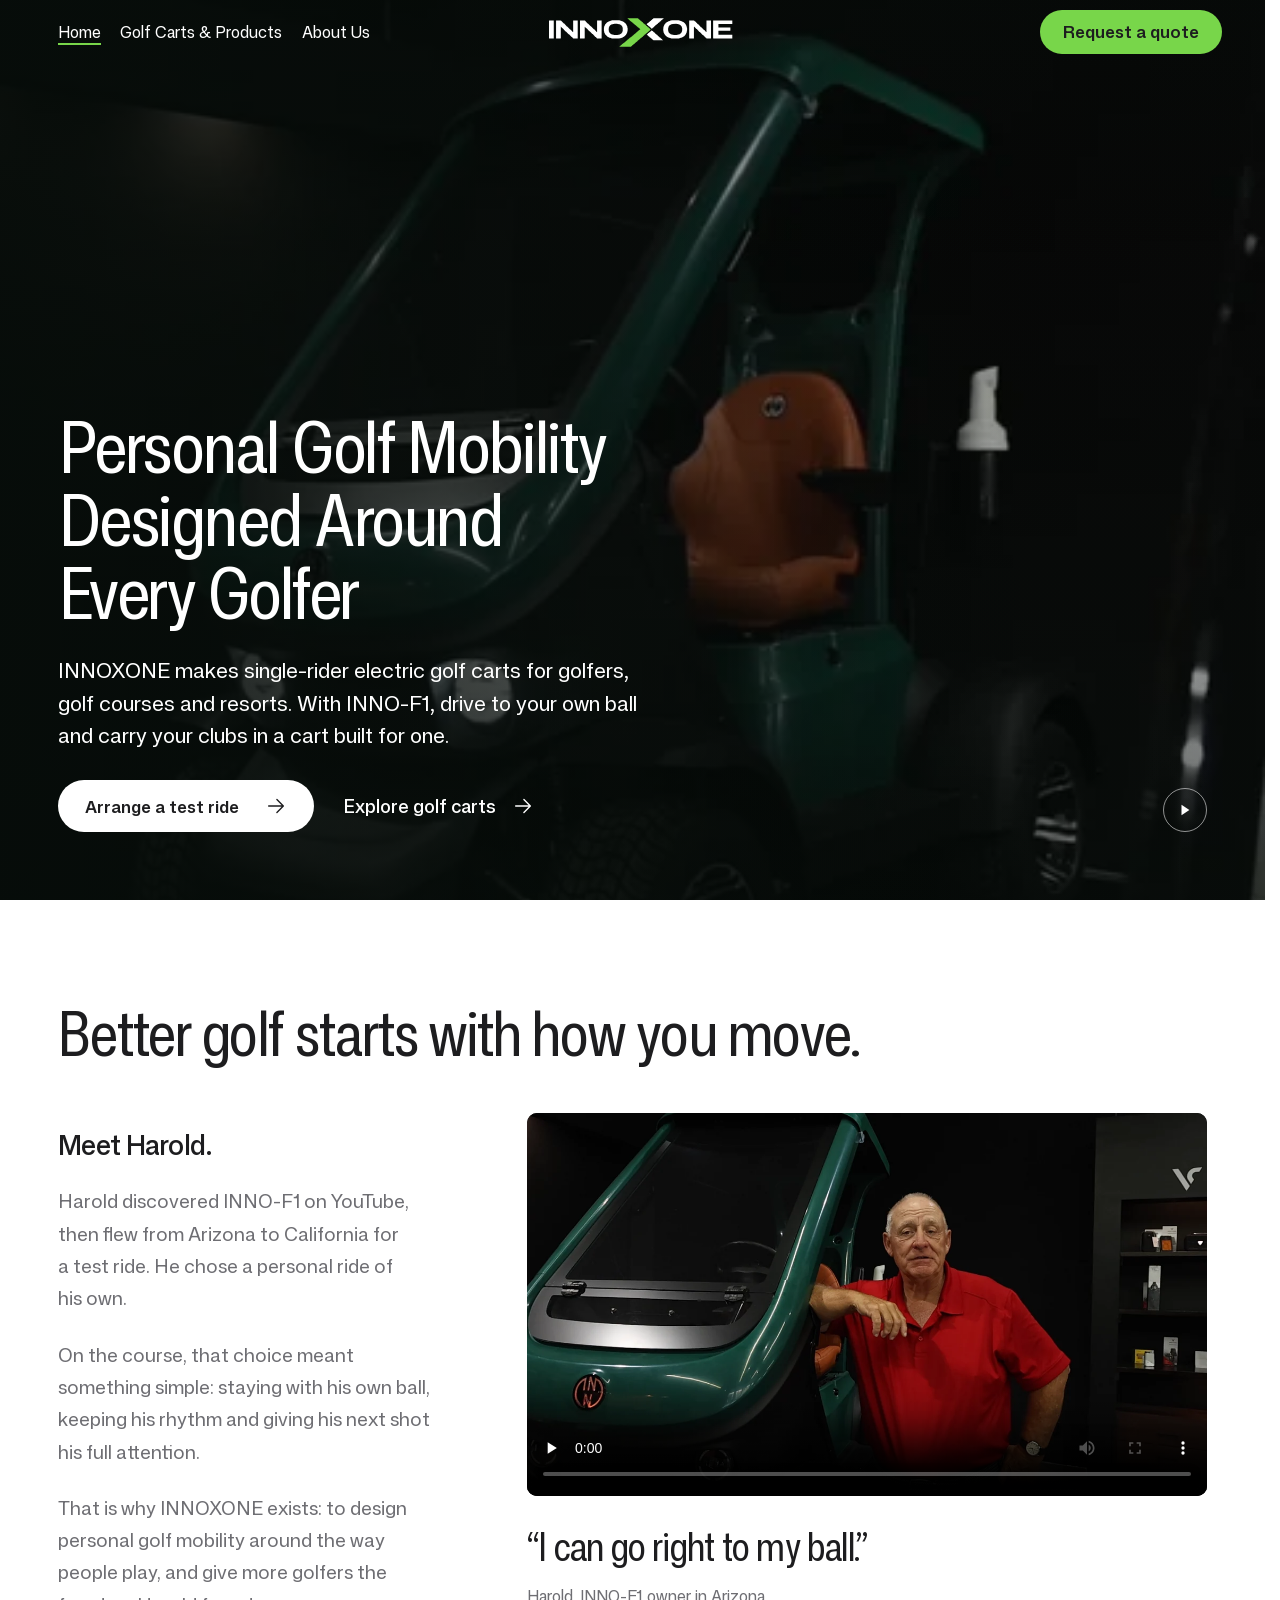
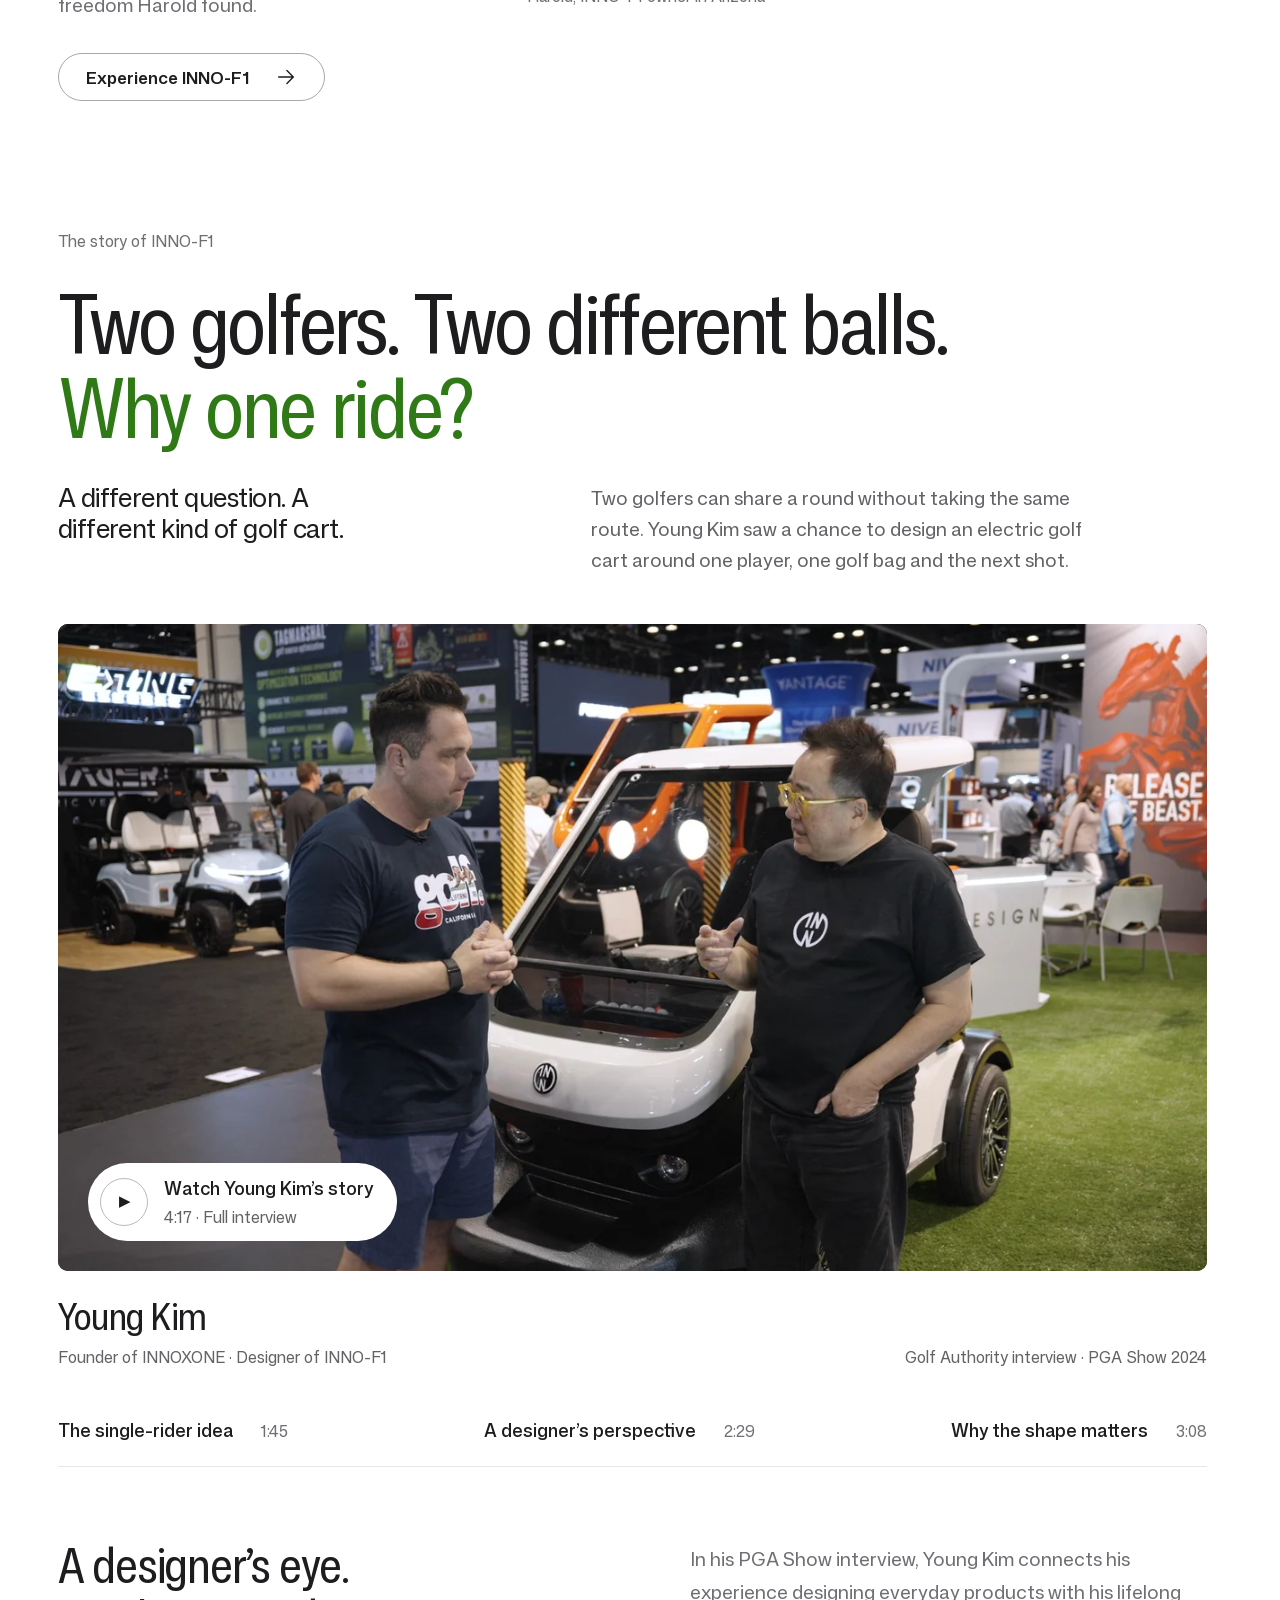
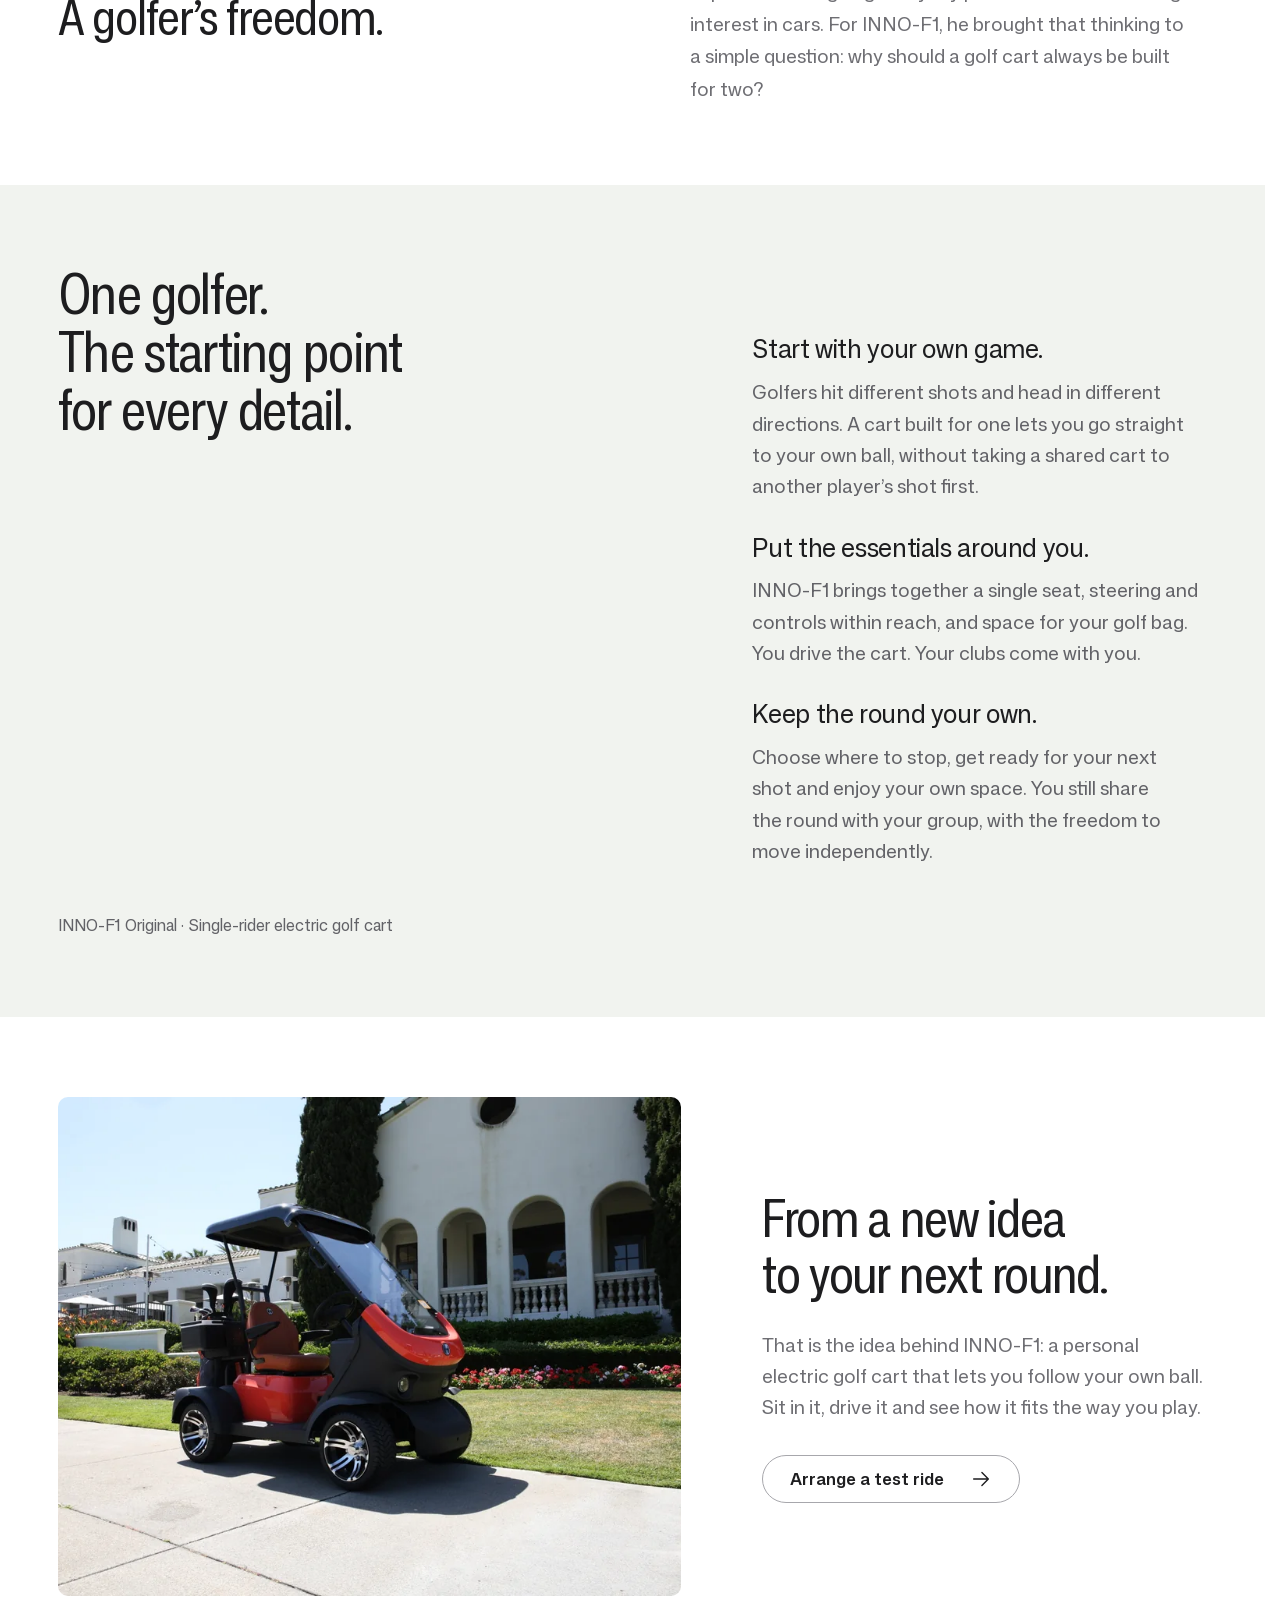
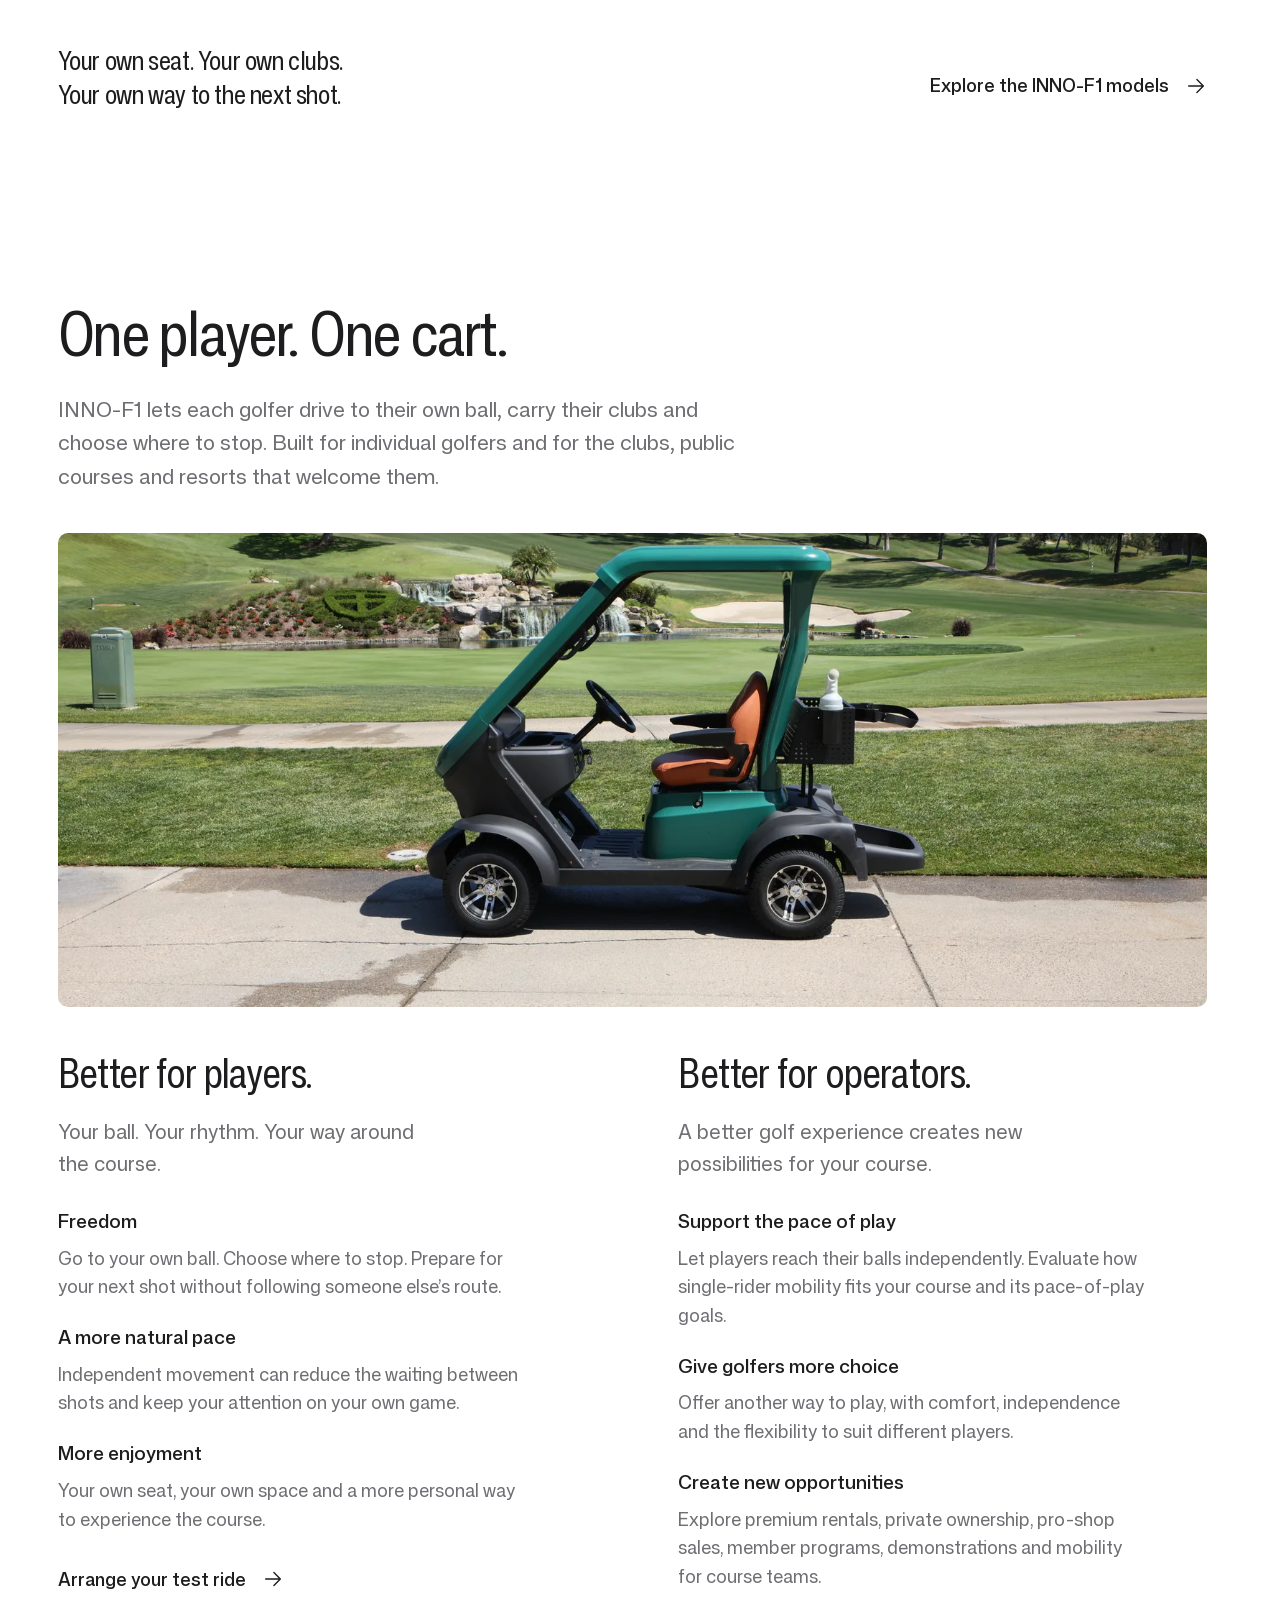
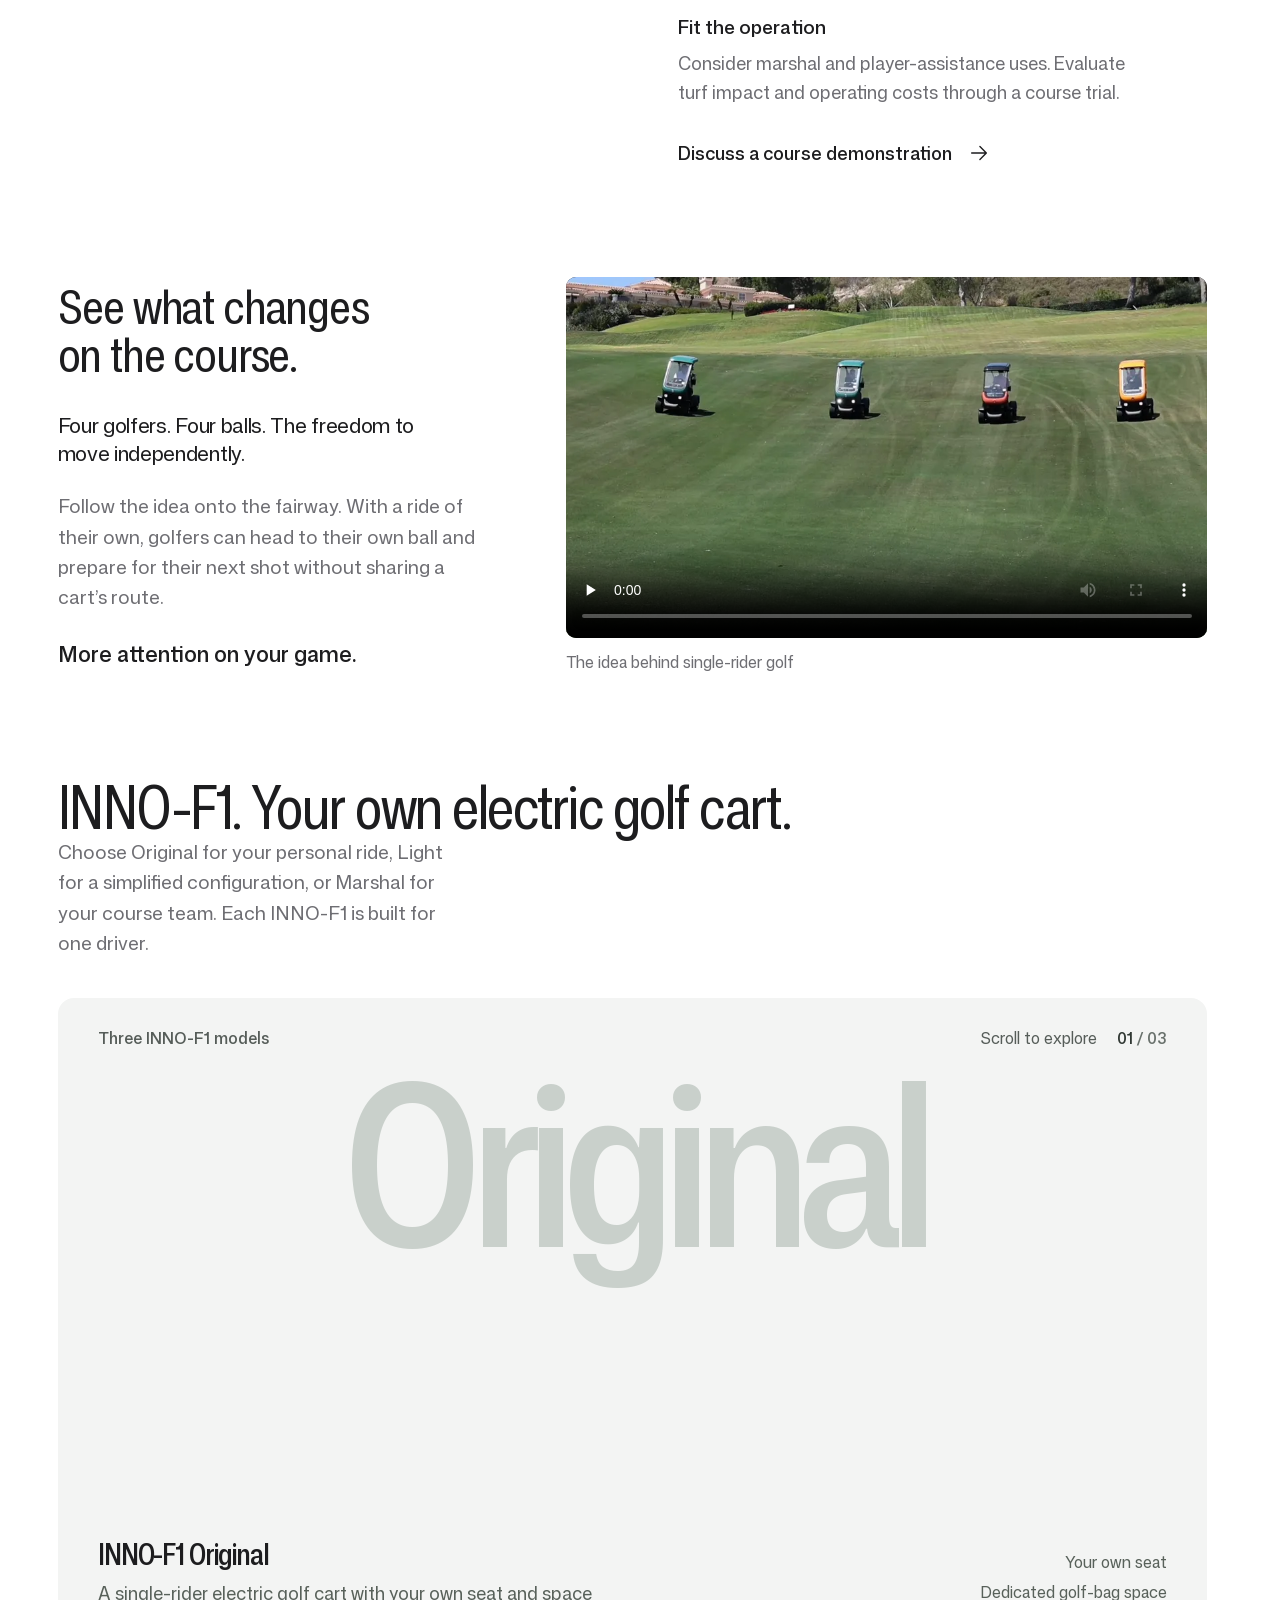
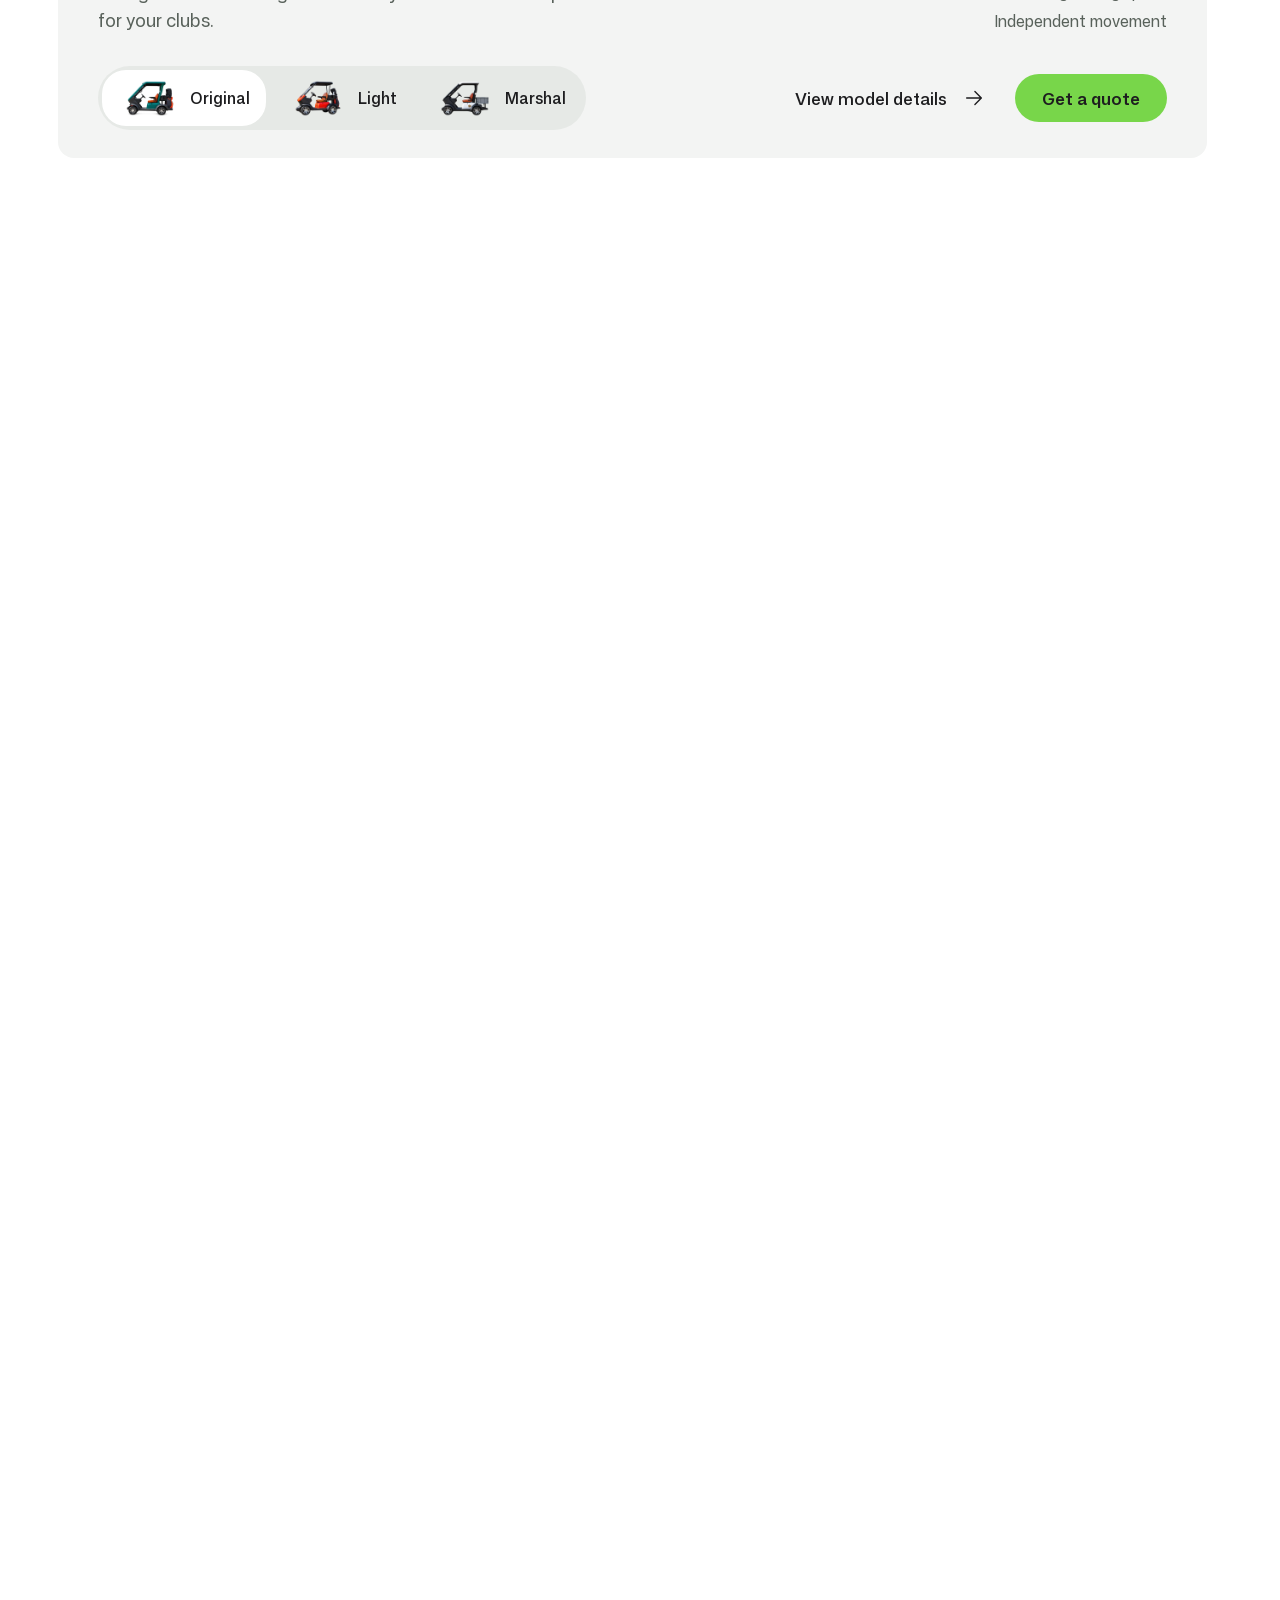
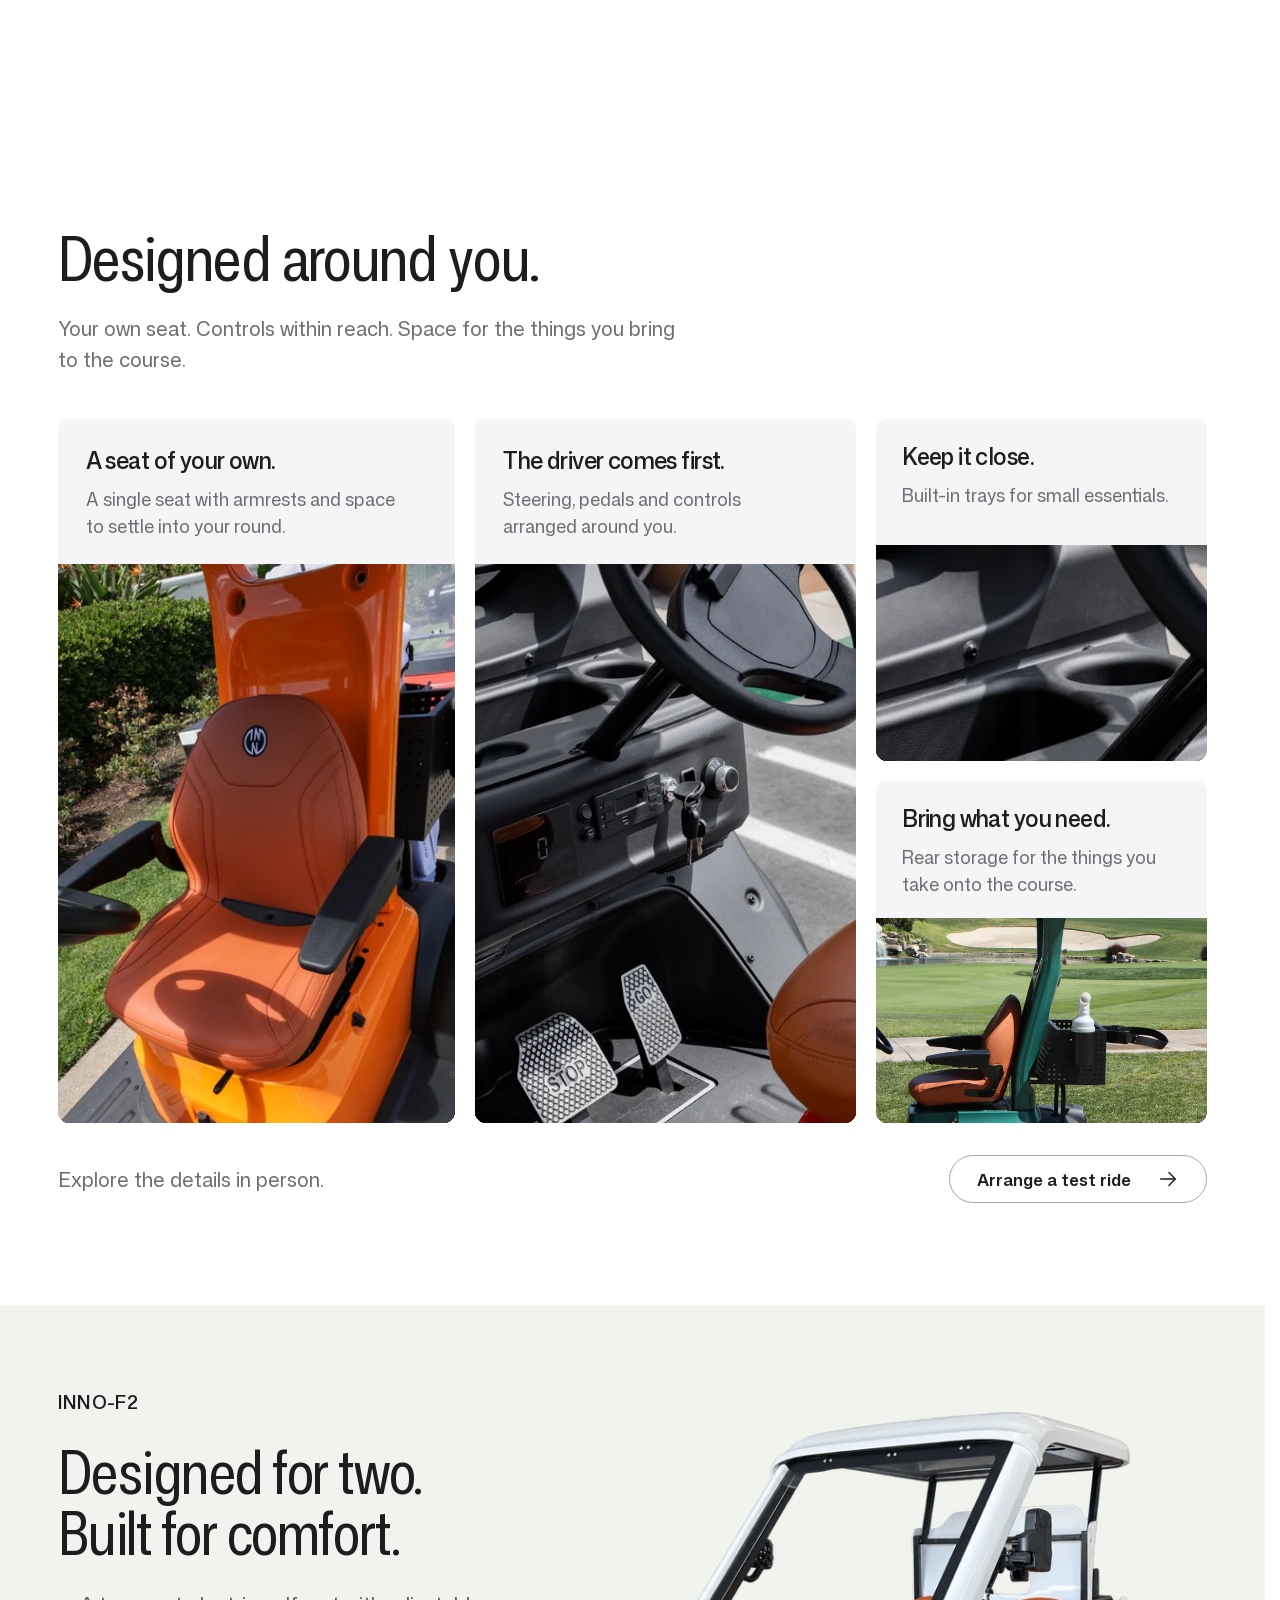
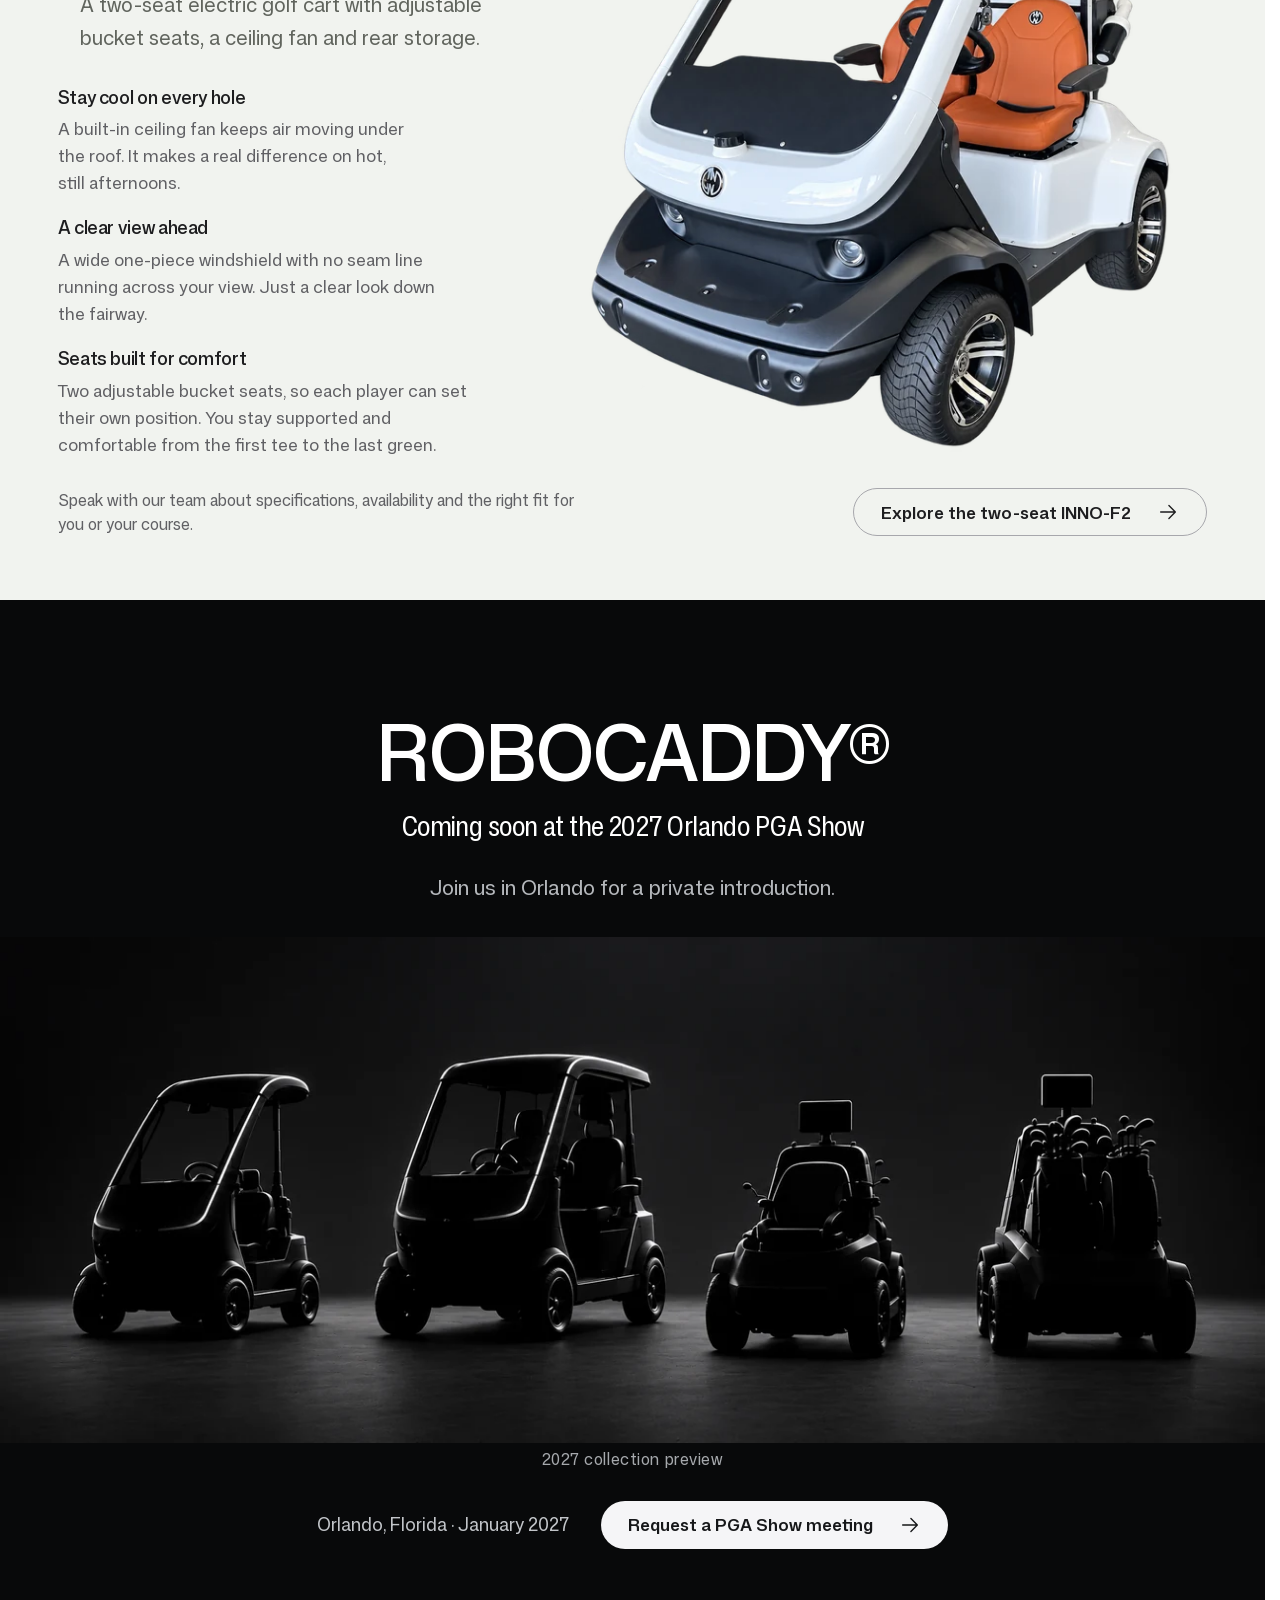
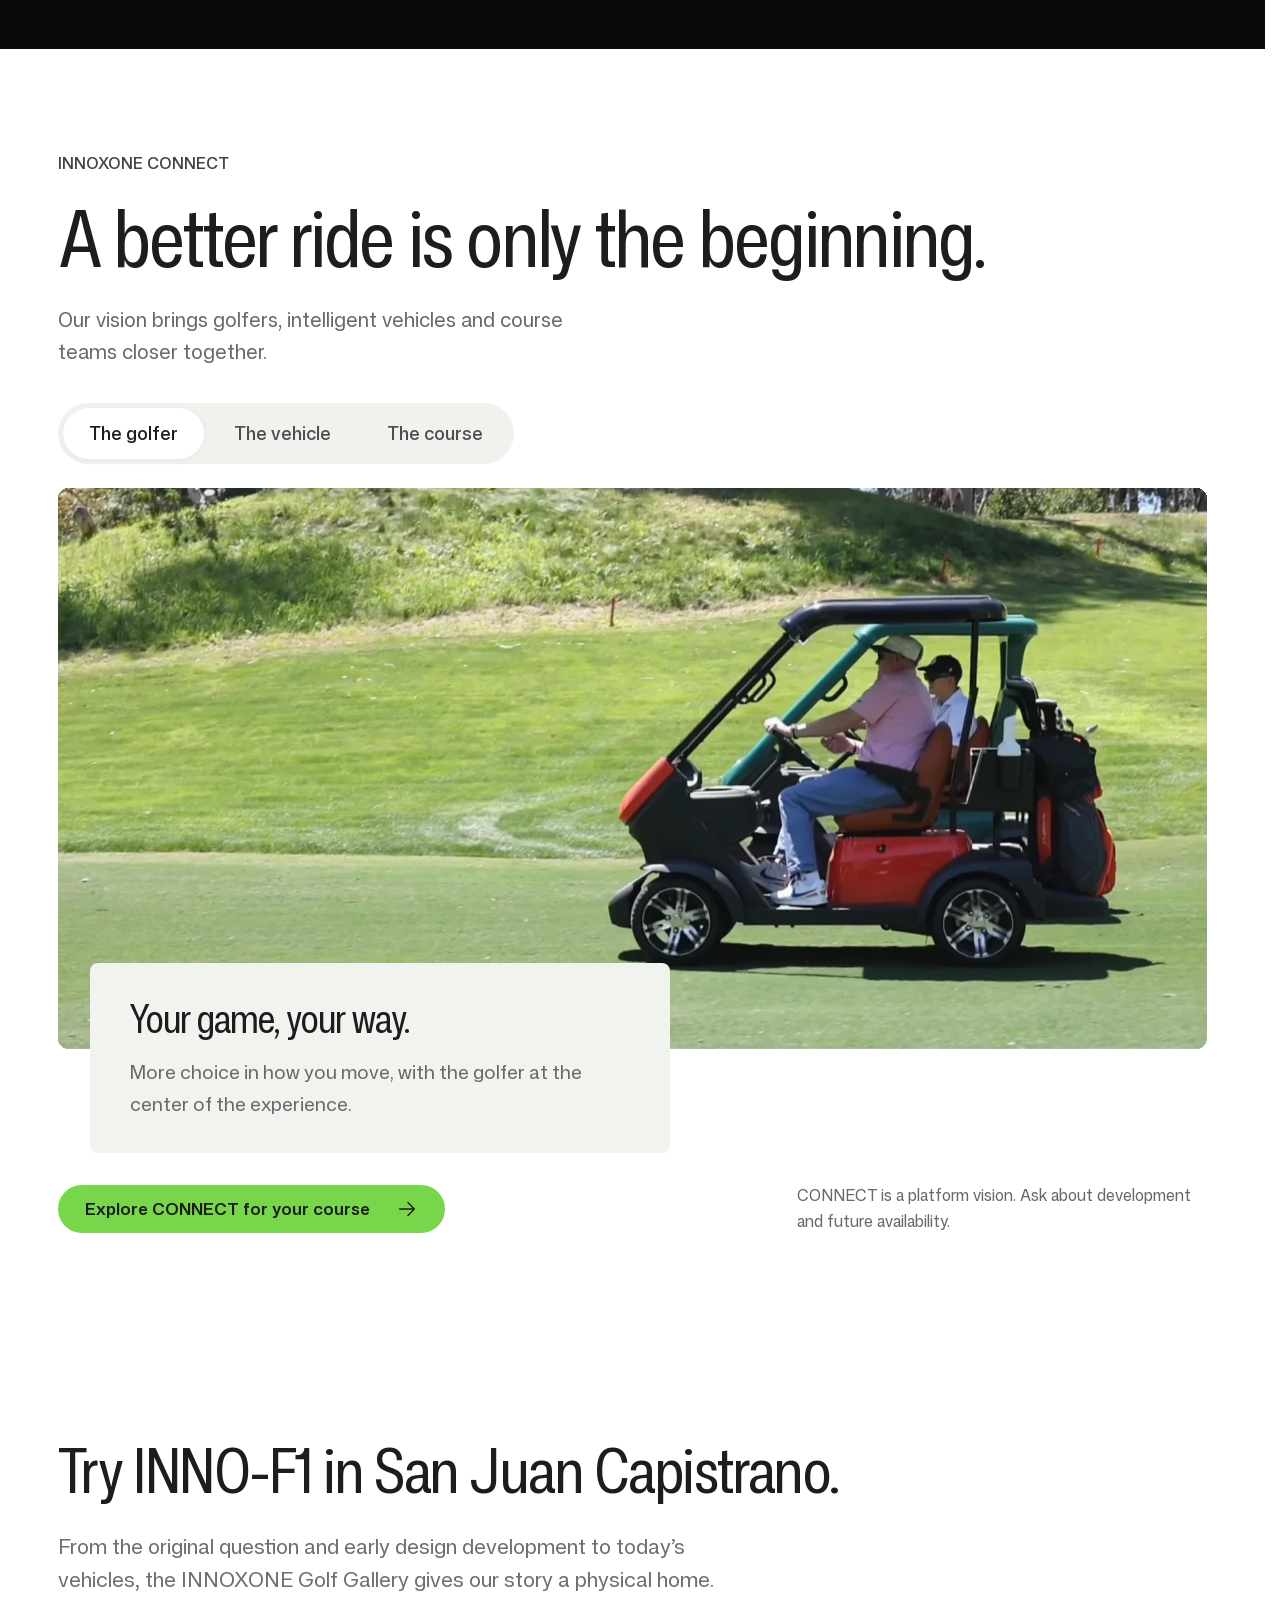
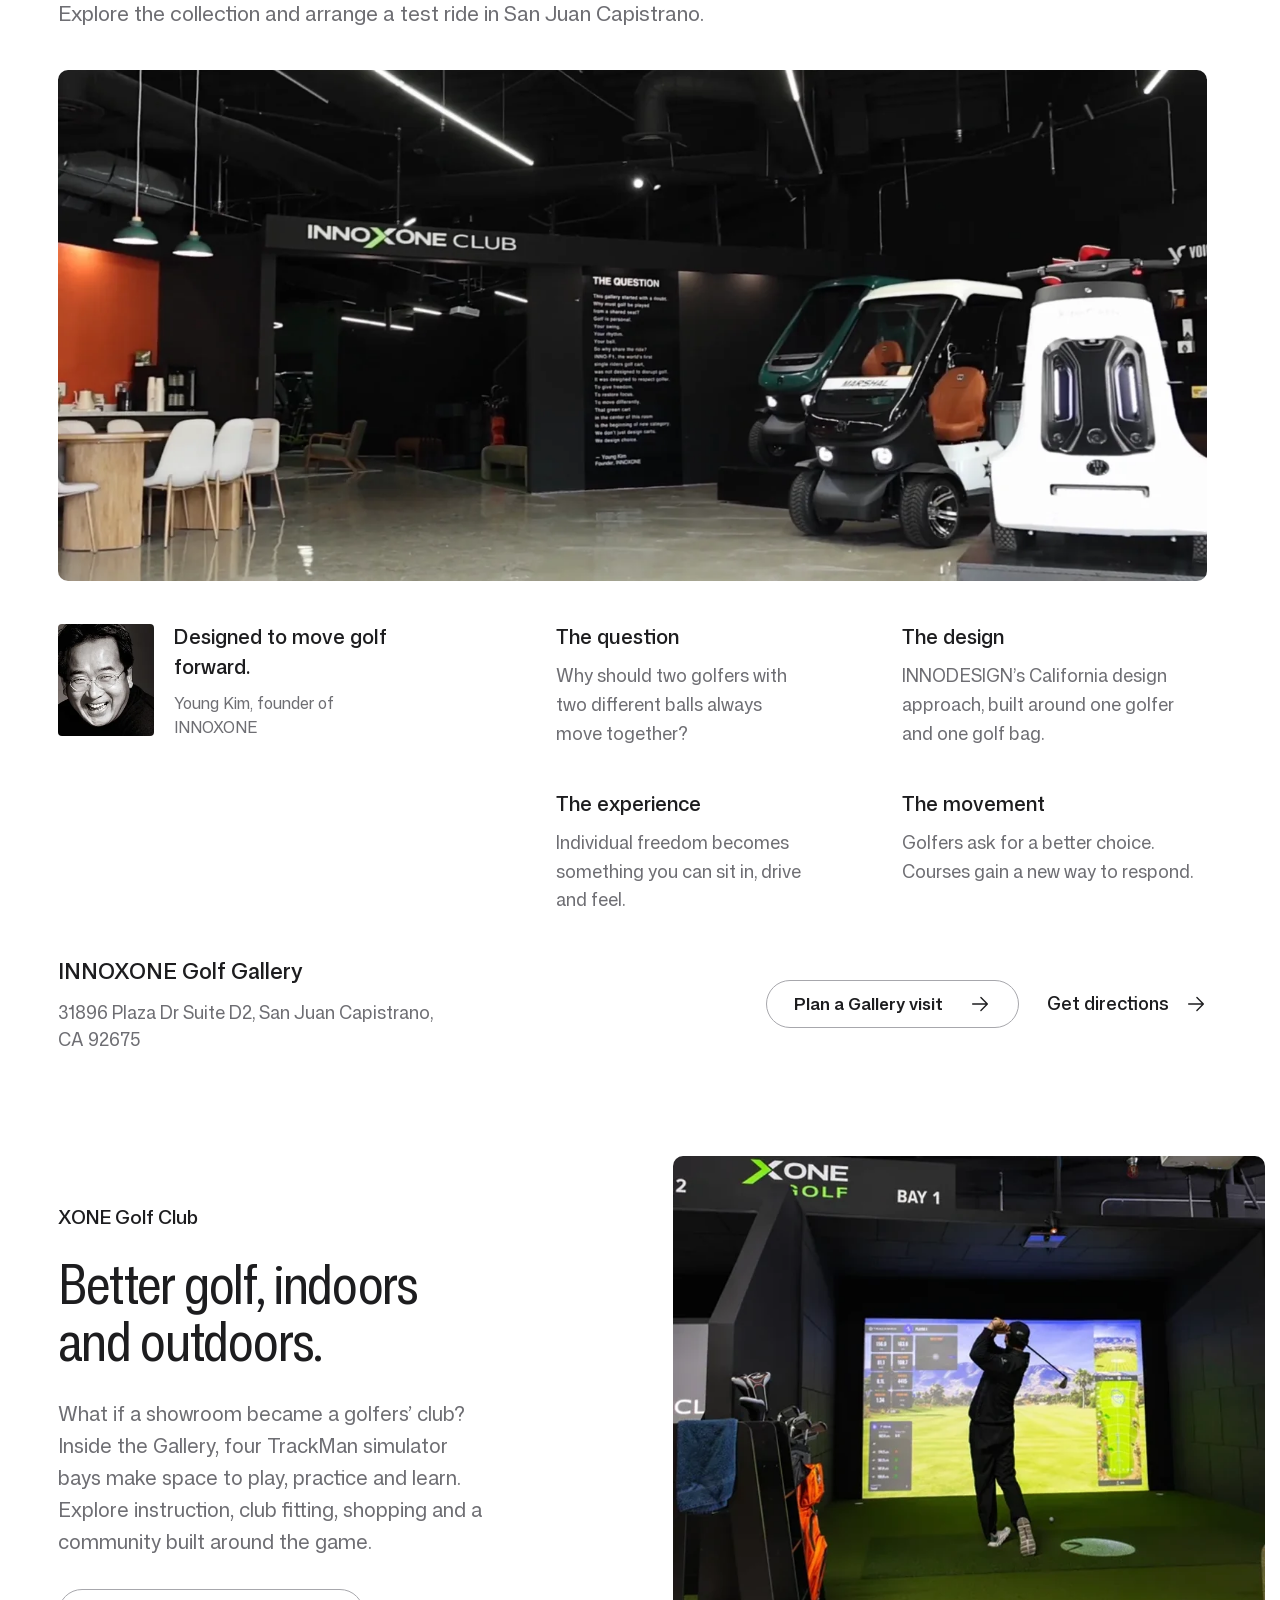
==== commit d09dd9ea: "Apply the November 16 review and open PGA Show meeting applications" ====
--- a/index.html
+++ b/index.html
@@ -32,31 +32,31 @@
 @font-face{font-family:Mona;src:url('assets/mona-sans-homepage.woff2') format('woff2');font-weight:380 600;font-stretch:85% 100%;font-display:swap}
 @font-face{font-family:MonaFallback;src:local('Arial');size-adjust:101.5%;ascent-override:94%;descent-override:24%;line-gap-override:0%}
 :root{--paper:#fff;--mist:#f5f5f7;--ink:#1d1d1f;--ink-2:#6e6e73;--line:#e5e5ea;--night:#0b0b0c;--green:#78d64a;--green-ink:#2f7a16;--margin:max(clamp(20px,4.5vw,72px),env(safe-area-inset-left),env(safe-area-inset-right));--section:clamp(96px,13vw,208px);--ease:cubic-bezier(.22,1,.36,1);color-scheme:light;font-family:Mona,MonaFallback,sans-serif;color:var(--ink);background:var(--paper);font-synthesis:none}
-*{box-sizing:border-box}html{scroll-padding-top:80px}body{margin:0;font-size:17px;line-height:1.5;-webkit-font-smoothing:antialiased}body.menu-open{overflow:hidden}a{color:inherit;text-decoration:none}button{font:inherit;color:inherit;cursor:pointer}button,a{-webkit-tap-highlight-color:transparent}button{border:0;background:none}a:focus-visible,button:focus-visible{outline:2px solid var(--ink);outline-offset:4px}.on-dark :focus-visible{outline-color:#fff}img,video{display:block;width:100%;height:100%;object-fit:cover}img{color:var(--ink-2)}h1,h2,h3,p{margin:0}h1,h2{font-weight:600;letter-spacing:-.02em;line-height:1.06}ul{list-style:none;margin:0;padding:0}.sr-only{position:absolute!important;width:1px;height:1px;padding:0;margin:-1px;overflow:hidden;clip:rect(0,0,0,0);white-space:nowrap;border:0}.wrap{width:calc(100% - var(--margin)*2);max-width:1440px;margin-inline:auto}.display{font-stretch:87%;font-weight:400;letter-spacing:-.025em;line-height:1.02}.arrow{width:22px;height:22px;flex:none;stroke:currentColor;fill:none;stroke-width:1.5;stroke-linecap:round;stroke-linejoin:round}.text-link{display:inline-flex;align-items:center;gap:16px;min-height:44px;font-size:15px;font-weight:500}.text-link .arrow{transition:transform .7s var(--ease)}.text-link:hover .arrow{transform:translateX(5px)}.text-link:hover{text-decoration:underline;text-underline-offset:5px}.pill{display:inline-flex;align-items:center;justify-content:center;gap:26px;height:48px;padding:0 27px;border-radius:999px;white-space:nowrap;font-size:14px;font-weight:600;line-height:1;background:var(--green);color:var(--ink);transition:opacity .7s var(--ease),transform .7s var(--ease)}.pill:hover{opacity:.85}.pill:active{transform:scale(.98)}.pill-white{background:#fff;color:var(--ink)}.pill-outline{background:transparent;border:1px solid #a7a7ac;color:var(--ink)}.skip-link{position:fixed;top:8px;left:16px;z-index:100;background:white;padding:12px 20px;border-radius:8px;transform:translateY(-160%)}.skip-link:focus{transform:translateY(0)}
-.inno-header{height:64px;position:fixed;top:0;left:0;width:100%;z-index:50;color:#fff;border-bottom:1px solid transparent;transition:transform .7s var(--ease);background:transparent}.inno-header.is-solid{background:white;color:var(--ink);border-bottom-color:var(--line)}.inno-header.is-hidden{transform:translateY(-100%)}.inno-header:focus-within{transform:none}.nav-inner{height:100%;display:grid;grid-template-columns:1fr auto 1fr;align-items:center;column-gap:24px}.nav-left,.nav-right{display:flex;align-items:center;gap:30px;font-size:12px}.nav-right{justify-content:flex-end}.nav-right .pill{height:40px;padding:0 23px}.wordmark{display:block;width:190px;line-height:0}.wordmark svg{width:100%;height:auto;overflow:visible}.menu-button{display:none;align-items:center;gap:9px;font-size:12px;padding:0;min-height:44px}.menu-icon{width:17px;height:12px;display:inline-flex;flex-direction:column;justify-content:space-between}.menu-icon:before,.menu-icon:after{content:'';height:1.5px;width:17px;background:currentColor}.mobile-menu{position:fixed;inset:0;z-index:80;background:#fff;color:var(--ink);padding:18px var(--margin) 36px;display:flex;flex-direction:column}.mobile-menu[hidden]{display:none}.menu-top{display:flex;justify-content:space-between;align-items:center}.menu-top .wordmark{width:145px}.menu-close{padding:10px 0 10px 20px;font-size:14px;min-height:44px}.mobile-menu nav{margin-top:64px;display:flex;flex-direction:column;align-items:flex-start;gap:18px}.mobile-menu nav a{font-size:32px;letter-spacing:-.025em;line-height:1.35}.menu-contact{margin-top:auto;padding-top:40px;font-size:14px;display:grid;gap:8px}.menu-contact p{max-width:270px;color:var(--ink-2);margin-top:12px}.models-flyout{position:fixed;z-index:45;inset:64px 0 auto;background:var(--mist);padding:60px var(--margin);color:var(--ink)}.models-flyout[hidden]{display:none}.models-grid{display:grid;grid-template-columns:repeat(auto-fit,minmax(180px,1fr));gap:32px;max-width:1440px;margin:auto}.models-grid img{height:150px;object-fit:contain}.models-grid h3{font-size:24px;font-weight:400}.model-chip{display:inline-block;padding:4px 12px;border:1px solid var(--line);border-radius:99px;font-size:12px}.inno-header.on-dark :focus-visible{outline-color:#fff}.inno-header.is-solid :focus-visible{outline-color:var(--ink)}
-.inno-hero{height:100svh;min-height:640px;position:relative;overflow:hidden;background:#111;color:#fff}.hero-poster,.hero-video{position:absolute;inset:0;object-position:65% center}.hero-video{opacity:0;transition:opacity .9s var(--ease)}.hero-video.is-playing{opacity:1}.inno-hero:after{position:absolute;content:'';inset:45% 0 0;background:linear-gradient(0deg,rgba(0,0,0,.45),transparent);pointer-events:none}.hero-content{position:absolute;z-index:2;bottom:80px;left:0;right:0}.hero-content h1{font-size:clamp(44px,6.4vw,108px);max-width:760px}.hero-content p{font-size:17px;color:rgba(255,255,255,.8);margin-top:26px;max-width:570px}.hero-content .pill{margin-top:32px;height:52px;padding-inline:27px}.video-toggle{position:absolute;z-index:3;bottom:52px;right:var(--margin);width:44px;height:44px;border:1px solid rgba(255,255,255,.55);border-radius:50%;display:grid;place-items:center;color:#fff}.video-toggle svg{width:14px;height:14px;fill:currentColor}.scroll-cue{position:absolute;z-index:2;left:50%;bottom:0;width:1px;height:48px;background:rgba(255,255,255,.45);transform-origin:bottom;animation:scroll-line 2.4s var(--ease) infinite}@keyframes scroll-line{0%,100%{transform:scaleY(.5)}55%{transform:scaleY(1)}}.line-mask{display:block;overflow:hidden;padding-bottom:.08em;margin-bottom:-.08em}.line-mask>span{display:block}.hero-content .line-mask>span{animation:headline-in .9s var(--ease) both}.hero-content .line-mask:nth-child(2)>span{animation-delay:70ms}@keyframes headline-in{from{transform:translateY(105%)}to{transform:translateY(0)}}
-.inno-statement{padding-block:var(--section);background:white}.statement-title{font-size:clamp(36px,4.8vw,76px);max-width:1120px}.statement-bottom{display:grid;grid-template-columns:repeat(12,minmax(0,1fr));gap:24px;margin-top:64px}.statement-photo{grid-column:1/6;aspect-ratio:2.1;overflow:hidden;border-radius:6px}.statement-origin{grid-column:8/13;align-self:end;max-width:400px}.statement-origin p{color:var(--ink-2);font-size:17px}.statement-origin .text-link{margin-top:20px}
-.inno-lineup{padding:0 0 var(--section);background:white}.lineup-intro{display:flex;align-items:baseline;gap:24px;margin-bottom:32px}.lineup-intro h2{font-size:clamp(36px,4.8vw,76px)}.lineup-stage{position:relative;border-radius:32px;background:var(--mist);isolation:isolate;overflow:hidden}.lineup-track{display:grid;gap:32px}.lineup-pane{position:relative;height:780px;min-height:620px}.variant-heading{position:absolute;top:32px;left:48px;right:150px;overflow:hidden;padding-bottom:8px;z-index:2}.variant-name{font-size:clamp(64px,11vw,184px);line-height:1.05}.variant-descriptor{font-size:17px;margin-top:6px;color:var(--ink-2);font-stretch:100%;font-weight:400;letter-spacing:0}.product-layer{position:absolute;inset:22% 0 12%;display:grid;place-items:center}.product-layer img{width:84%;height:100%;object-fit:contain;position:relative;z-index:1}.ground-shadow{position:absolute;left:27%;right:21%;bottom:6%;height:3%;border-radius:50%;background:#252525;opacity:.1;filter:blur(10px)}.lineup-counter{position:absolute;right:48px;top:49px;font-size:14px;font-variant-numeric:tabular-nums;z-index:3}.lineup-controls{position:absolute;bottom:32px;left:48px;right:48px;display:flex;justify-content:space-between;align-items:center;gap:24px;z-index:4}.variant-tabs{display:flex;align-items:center;border:1px solid #d6d6dc;background:var(--mist);border-radius:999px;padding:4px;gap:4px}.variant-tabs button{height:44px;padding:0 23px;border-radius:999px;font-size:13px;position:relative;white-space:nowrap}.variant-tabs button[aria-selected=true]{background:white;font-weight:600}.variant-tabs button[aria-selected=true]:before{content:'';width:5px;height:5px;border-radius:50%;background:var(--green);position:absolute;left:12px;top:calc(50% - 2.5px)}.lineup-actions{display:flex;align-items:center;gap:28px}.lineup-actions .pill{height:48px}.lineup-enhanced .lineup-track{position:relative;height:calc(100svh - 104px);min-height:660px;max-height:920px;display:block}.lineup-enhanced .lineup-pane{height:100%;min-height:0;position:absolute;inset:0;opacity:0}.lineup-enhanced .lineup-pane:first-child{opacity:1}.lineup-enhanced .lineup-pane:not(:first-child) .variant-heading>div{transform:translateY(105%)}.lineup-unenhanced .lineup-controls{position:relative;bottom:auto;left:auto;right:auto;margin:0 48px 32px}.lineup-unenhanced .lineup-counter{display:none}.lineup-unenhanced .variant-tabs{display:none}.lineup-unenhanced .lineup-pane{height:680px}.lineup-unenhanced .lineup-pane+.lineup-pane{border-top:1px solid var(--line)}.lineup-unenhanced .product-layer{bottom:1%}
-.inno-detail{padding:0 0 var(--section);background:white}.detail-title{font-size:clamp(36px,4.8vw,76px);max-width:760px;margin-bottom:64px}.detail-grid{display:grid;grid-template-columns:repeat(12,minmax(0,1fr));gap:0 24px;align-items:start}.detail-figure{margin:0}.detail-seat{grid-column:1/6;grid-row:1/3}.detail-dashboard{grid-column:8/13;grid-row:1}.detail-trays{grid-column:9/13;grid-row:2;margin-top:96px}.detail-storage{grid-column:4/13;margin-top:96px}.detail-frame{overflow:hidden;border-radius:6px;position:relative;aspect-ratio:4/5;background:var(--mist)}.detail-dashboard .detail-frame{aspect-ratio:16/10}.detail-dashboard img{object-position:50% 29%}.detail-trays .detail-frame{aspect-ratio:1}.detail-storage .detail-frame{aspect-ratio:21/9}.detail-seat img{object-position:50% 57%}.detail-caption{padding-top:18px}.detail-caption h3{font-size:15px;line-height:1.4;font-weight:600}.detail-caption p{font-size:14px;line-height:1.5;margin-top:4px;color:var(--ink-2)}
-.night-layer{position:fixed;inset:0;background:var(--night);opacity:0;pointer-events:none;z-index:9}.inno-robocaddy{position:relative;z-index:10;background:var(--night);color:#fff;min-height:900px;padding:120px 0 100px;text-align:center;isolation:isolate}.robo-title{font-size:clamp(64px,10vw,150px)}.robo-lead{font-size:24px;color:#c7c7cb;margin-top:24px}.robo-slots{display:grid;grid-template-columns:repeat(4,minmax(0,1fr));align-items:end;gap:0;margin:64px -12px 8px;min-height:240px}.robo-slot{min-width:0;position:relative}.robo-slot img{height:auto;object-fit:contain;opacity:.17;filter:grayscale(1)}.robo-slot[data-state=revealed] img{opacity:1;filter:none}.robo-slot h3{font-size:17px;font-weight:400;margin-top:16px}.robo-note{font-size:12px;color:#96969c;margin-top:10px}.robo-action{margin-top:48px}.robo-action .text-link{border-bottom:1px solid #68686e;padding-bottom:8px;gap:40px}
+*{box-sizing:border-box}html{scroll-padding-top:80px}body{margin:0;font-size:20px;line-height:1.5;-webkit-font-smoothing:antialiased}body.menu-open{overflow:hidden}a{color:inherit;text-decoration:none}button{font:inherit;color:inherit;cursor:pointer}button,a{-webkit-tap-highlight-color:transparent}button{border:0;background:none}a:focus-visible,button:focus-visible{outline:2px solid var(--ink);outline-offset:4px}.on-dark :focus-visible{outline-color:#fff}img,video{display:block;width:100%;height:100%;object-fit:cover}img{color:var(--ink-2)}h1,h2,h3,p{margin:0}h1,h2{font-weight:600;letter-spacing:-.02em;line-height:1.06}ul{list-style:none;margin:0;padding:0}.sr-only{position:absolute!important;width:1px;height:1px;padding:0;margin:-1px;overflow:hidden;clip:rect(0,0,0,0);white-space:nowrap;border:0}.wrap{width:calc(100% - var(--margin)*2);max-width:1440px;margin-inline:auto}.display{font-stretch:87%;font-weight:400;letter-spacing:-.025em;line-height:1.02}.arrow{width:22px;height:22px;flex:none;stroke:currentColor;fill:none;stroke-width:1.5;stroke-linecap:round;stroke-linejoin:round}.text-link{display:inline-flex;align-items:center;gap:16px;min-height:44px;font-size:18px;font-weight:500}.text-link .arrow{transition:transform .7s var(--ease)}.text-link:hover .arrow{transform:translateX(5px)}.text-link:hover{text-decoration:underline;text-underline-offset:5px}.pill{display:inline-flex;align-items:center;justify-content:center;gap:26px;height:48px;padding:0 27px;border-radius:999px;white-space:nowrap;font-size:17px;font-weight:600;line-height:1;background:var(--green);color:var(--ink);transition:opacity .7s var(--ease),transform .7s var(--ease)}.pill:hover{opacity:.85}.pill:active{transform:scale(.98)}.pill-white{background:#fff;color:var(--ink)}.pill-outline{background:transparent;border:1px solid #a7a7ac;color:var(--ink)}.skip-link{position:fixed;top:8px;left:16px;z-index:100;background:white;padding:12px 20px;border-radius:8px;transform:translateY(-160%)}.skip-link:focus{transform:translateY(0)}
+.inno-header{height:64px;position:fixed;top:0;left:0;width:100%;z-index:50;color:#fff;border-bottom:1px solid transparent;transition:transform .7s var(--ease);background:transparent}.inno-header.is-solid{background:white;color:var(--ink);border-bottom-color:var(--line)}.inno-header.is-hidden{transform:translateY(-100%)}.inno-header:focus-within{transform:none}.nav-inner{height:100%;display:grid;grid-template-columns:1fr auto 1fr;align-items:center;column-gap:24px}.nav-left,.nav-right{display:flex;align-items:center;gap:30px;font-size:16px}.nav-right{justify-content:flex-end}.nav-right .pill{height:40px;padding:0 23px}.wordmark{display:block;width:190px;line-height:0}.wordmark svg{width:100%;height:auto;overflow:visible}.menu-button{display:none;align-items:center;gap:9px;font-size:16px;padding:0;min-height:44px}.menu-icon{width:17px;height:12px;display:inline-flex;flex-direction:column;justify-content:space-between}.menu-icon:before,.menu-icon:after{content:'';height:1.5px;width:17px;background:currentColor}.mobile-menu{position:fixed;inset:0;z-index:80;background:#fff;color:var(--ink);padding:18px var(--margin) 36px;display:flex;flex-direction:column}.mobile-menu[hidden]{display:none}.menu-top{display:flex;justify-content:space-between;align-items:center}.menu-top .wordmark{width:145px}.menu-close{padding:10px 0 10px 20px;font-size:17px;min-height:44px}.mobile-menu nav{margin-top:64px;display:flex;flex-direction:column;align-items:flex-start;gap:18px}.mobile-menu nav a{font-size:32px;letter-spacing:-.025em;line-height:1.35}.menu-contact{margin-top:auto;padding-top:40px;font-size:17px;display:grid;gap:8px}.menu-contact p{max-width:270px;color:var(--ink-2);margin-top:12px}.models-flyout{position:fixed;z-index:45;inset:64px 0 auto;background:var(--mist);padding:60px var(--margin);color:var(--ink)}.models-flyout[hidden]{display:none}.models-grid{display:grid;grid-template-columns:repeat(auto-fit,minmax(180px,1fr));gap:32px;max-width:1440px;margin:auto}.models-grid img{height:150px;object-fit:contain}.models-grid h3{font-size:24px;font-weight:400}.model-chip{display:inline-block;padding:4px 12px;border:1px solid var(--line);border-radius:99px;font-size:16px}.inno-header.on-dark :focus-visible{outline-color:#fff}.inno-header.is-solid :focus-visible{outline-color:var(--ink)}
+.inno-hero{height:100svh;min-height:640px;position:relative;overflow:hidden;background:#111;color:#fff}.hero-poster,.hero-video{position:absolute;inset:0;object-position:65% center}.hero-video{opacity:0;transition:opacity .9s var(--ease)}.hero-video.is-playing{opacity:1}.inno-hero:after{position:absolute;content:'';inset:45% 0 0;background:linear-gradient(0deg,rgba(0,0,0,.45),transparent);pointer-events:none}.hero-content{position:absolute;z-index:2;bottom:80px;left:0;right:0}.hero-content h1{font-size:clamp(44px,6.4vw,108px);max-width:760px}.hero-content p{font-size:20px;color:rgba(255,255,255,.8);margin-top:26px;max-width:570px}.hero-content .pill{margin-top:32px;height:52px;padding-inline:27px}.video-toggle{position:absolute;z-index:3;bottom:52px;right:var(--margin);width:44px;height:44px;border:1px solid rgba(255,255,255,.55);border-radius:50%;display:grid;place-items:center;color:#fff}.video-toggle svg{width:14px;height:14px;fill:currentColor}.scroll-cue{position:absolute;z-index:2;left:50%;bottom:0;width:1px;height:48px;background:rgba(255,255,255,.45);transform-origin:bottom;animation:scroll-line 2.4s var(--ease) infinite}@keyframes scroll-line{0%,100%{transform:scaleY(.5)}55%{transform:scaleY(1)}}.line-mask{display:block;overflow:hidden;padding-bottom:.08em;margin-bottom:-.08em}.line-mask>span{display:block}.hero-content .line-mask>span{animation:headline-in .9s var(--ease) both}.hero-content .line-mask:nth-child(2)>span{animation-delay:70ms}@keyframes headline-in{from{transform:translateY(105%)}to{transform:translateY(0)}}
+.inno-statement{padding-block:var(--section);background:white}.statement-title{font-size:clamp(36px,4.8vw,76px);max-width:1120px}.statement-bottom{display:grid;grid-template-columns:repeat(12,minmax(0,1fr));gap:24px;margin-top:64px}.statement-photo{grid-column:1/6;aspect-ratio:2.1;overflow:hidden;border-radius:6px}.statement-origin{grid-column:8/13;align-self:end;max-width:400px}.statement-origin p{color:var(--ink-2);font-size:20px}.statement-origin .text-link{margin-top:20px}
+.inno-lineup{padding:0 0 var(--section);background:white}.lineup-intro{display:flex;align-items:baseline;gap:24px;margin-bottom:32px}.lineup-intro h2{font-size:clamp(36px,4.8vw,76px)}.lineup-stage{position:relative;border-radius:32px;background:var(--mist);isolation:isolate;overflow:hidden}.lineup-track{display:grid;gap:32px}.lineup-pane{position:relative;height:780px;min-height:620px}.variant-heading{position:absolute;top:32px;left:48px;right:150px;overflow:hidden;padding-bottom:8px;z-index:2}.variant-name{font-size:clamp(64px,11vw,184px);line-height:1.05}.variant-descriptor{font-size:20px;margin-top:6px;color:var(--ink-2);font-stretch:100%;font-weight:400;letter-spacing:0}.product-layer{position:absolute;inset:22% 0 12%;display:grid;place-items:center}.product-layer img{width:84%;height:100%;object-fit:contain;position:relative;z-index:1}.ground-shadow{position:absolute;left:27%;right:21%;bottom:6%;height:3%;border-radius:50%;background:#252525;opacity:.1;filter:blur(10px)}.lineup-counter{position:absolute;right:48px;top:49px;font-size:17px;font-variant-numeric:tabular-nums;z-index:3}.lineup-controls{position:absolute;bottom:32px;left:48px;right:48px;display:flex;justify-content:space-between;align-items:center;gap:24px;z-index:4}.variant-tabs{display:flex;align-items:center;border:1px solid #d6d6dc;background:var(--mist);border-radius:999px;padding:4px;gap:4px}.variant-tabs button{height:44px;padding:0 23px;border-radius:999px;font-size:16px;position:relative;white-space:nowrap}.variant-tabs button[aria-selected=true]{background:white;font-weight:600}.variant-tabs button[aria-selected=true]:before{content:'';width:5px;height:5px;border-radius:50%;background:var(--green);position:absolute;left:12px;top:calc(50% - 2.5px)}.lineup-actions{display:flex;align-items:center;gap:28px}.lineup-actions .pill{height:48px}.lineup-enhanced .lineup-track{position:relative;height:calc(100svh - 104px);min-height:660px;max-height:920px;display:block}.lineup-enhanced .lineup-pane{height:100%;min-height:0;position:absolute;inset:0;opacity:0}.lineup-enhanced .lineup-pane:first-child{opacity:1}.lineup-enhanced .lineup-pane:not(:first-child) .variant-heading>div{transform:translateY(105%)}.lineup-unenhanced .lineup-controls{position:relative;bottom:auto;left:auto;right:auto;margin:0 48px 32px}.lineup-unenhanced .lineup-counter{display:none}.lineup-unenhanced .variant-tabs{display:none}.lineup-unenhanced .lineup-pane{height:680px}.lineup-unenhanced .lineup-pane+.lineup-pane{border-top:1px solid var(--line)}.lineup-unenhanced .product-layer{bottom:1%}
+.inno-detail{padding:0 0 var(--section);background:white}.detail-title{font-size:clamp(36px,4.8vw,76px);max-width:760px;margin-bottom:64px}.detail-grid{display:grid;grid-template-columns:repeat(12,minmax(0,1fr));gap:0 24px;align-items:start}.detail-figure{margin:0}.detail-seat{grid-column:1/6;grid-row:1/3}.detail-dashboard{grid-column:8/13;grid-row:1}.detail-trays{grid-column:9/13;grid-row:2;margin-top:96px}.detail-storage{grid-column:4/13;margin-top:96px}.detail-frame{overflow:hidden;border-radius:6px;position:relative;aspect-ratio:4/5;background:var(--mist)}.detail-dashboard .detail-frame{aspect-ratio:16/10}.detail-dashboard img{object-position:50% 29%}.detail-trays .detail-frame{aspect-ratio:1}.detail-storage .detail-frame{aspect-ratio:21/9}.detail-seat img{object-position:50% 57%}.detail-caption{padding-top:18px}.detail-caption h3{font-size:15px;line-height:1.4;font-weight:600}.detail-caption p{font-size:17px;line-height:1.5;margin-top:4px;color:var(--ink-2)}
+.night-layer{position:fixed;inset:0;background:var(--night);opacity:0;pointer-events:none;z-index:9}.inno-robocaddy{position:relative;z-index:10;background:var(--night);color:#fff;min-height:900px;padding:120px 0 100px;text-align:center;isolation:isolate}.robo-title{font-size:clamp(64px,10vw,150px)}.robo-lead{font-size:24px;color:#c7c7cb;margin-top:24px}.robo-slots{display:grid;grid-template-columns:repeat(4,minmax(0,1fr));align-items:end;gap:0;margin:64px -12px 8px;min-height:240px}.robo-slot{min-width:0;position:relative}.robo-slot img{height:auto;object-fit:contain;opacity:.17;filter:grayscale(1)}.robo-slot[data-state=revealed] img{opacity:1;filter:none}.robo-slot h3{font-size:17px;font-weight:400;margin-top:16px}.robo-note{font-size:16px;color:#96969c;margin-top:10px}.robo-action{margin-top:48px}.robo-action .text-link{border-bottom:1px solid #68686e;padding-bottom:8px;gap:40px}
 .inno-sister{padding-block:var(--section);overflow:hidden;background:white}.sister-grid{display:grid;grid-template-columns:repeat(12,minmax(0,1fr));gap:24px;align-items:center}.sister-copy{grid-column:1/6;max-width:450px}.sister-copy h2{font-size:clamp(36px,4.8vw,76px);font-weight:400;font-stretch:87%;letter-spacing:-.025em}.sister-copy p{margin-top:28px;color:var(--ink-2);max-width:350px}.sister-copy .pill{margin-top:32px;font-weight:500}.sister-photo{grid-column:7/13;margin-right:calc(-1*var(--margin));aspect-ratio:1.12;overflow:hidden;border-radius:24px 0 0 24px}.sister-photo img{object-position:center 45%}
-.inno-inquire{padding-bottom:var(--section);background:white}.inquire-grid{display:grid;grid-template-columns:repeat(12,minmax(0,1fr));gap:24px;padding-top:80px;border-top:1px solid var(--line)}.inquire-copy{grid-column:1/8}.inquire-copy h2{font-size:clamp(36px,4.8vw,76px);max-width:740px}.inquire-copy p{margin-top:28px;color:var(--ink-2);max-width:500px}.inquire-copy .pill{height:56px;min-width:158px;margin-top:32px;font-size:16px}.inquire-contact{grid-column:9/13;display:flex;flex-direction:column;align-items:flex-start;justify-content:flex-end;font-size:17px;padding-bottom:4px;gap:10px}.inquire-contact address{font-style:normal;margin-top:22px;max-width:290px;color:var(--ink-2);line-height:1.65}.inquire-contact a:hover{text-decoration:underline;text-underline-offset:4px}
-.inno-footer{background:var(--mist);padding:48px 0 40px;font-size:13px}.footer-region{padding-bottom:32px;border-bottom:1px solid var(--line)}.footer-columns{display:grid;grid-template-columns:repeat(4,minmax(0,1fr));gap:32px;margin-top:36px}.footer-columns h3{font-size:13px;font-weight:600;margin-bottom:14px}.footer-columns ul{display:grid;gap:10px}.footer-columns a{color:var(--ink-2)}.footer-columns a:hover{text-decoration:underline;text-underline-offset:4px}.footer-contact p{color:var(--ink-2);margin-top:14px;max-width:220px}.coming{font-size:11px;color:var(--ink-2);margin-left:6px}.footer-socials{display:flex;gap:28px;margin-top:48px}.footer-socials a{min-height:36px;display:inline-flex;align-items:center}.footer-legal{display:flex;flex-wrap:wrap;gap:12px 24px;align-items:center;border-top:1px solid var(--line);padding-top:24px;margin-top:20px;font-size:12px;color:var(--ink-2)}.footer-legal p{margin-left:auto}.footer-wordmark{display:block;width:160px;margin:48px auto 0}.footer-wordmark svg{width:100%;height:auto;display:block}
+.inno-inquire{padding-bottom:var(--section);background:white}.inquire-grid{display:grid;grid-template-columns:repeat(12,minmax(0,1fr));gap:24px;padding-top:80px;border-top:1px solid var(--line)}.inquire-copy{grid-column:1/8}.inquire-copy h2{font-size:clamp(36px,4.8vw,76px);max-width:740px}.inquire-copy p{margin-top:28px;color:var(--ink-2);max-width:500px}.inquire-copy .pill{height:56px;min-width:158px;margin-top:32px;font-size:19px}.inquire-contact{grid-column:9/13;display:flex;flex-direction:column;align-items:flex-start;justify-content:flex-end;font-size:20px;padding-bottom:4px;gap:10px}.inquire-contact address{font-style:normal;margin-top:22px;max-width:290px;color:var(--ink-2);line-height:1.65}.inquire-contact a:hover{text-decoration:underline;text-underline-offset:4px}
+.inno-footer{background:var(--mist);padding:48px 0 40px;font-size:16px}.footer-region{padding-bottom:32px;border-bottom:1px solid var(--line)}.footer-columns{display:grid;grid-template-columns:repeat(4,minmax(0,1fr));gap:32px;margin-top:36px}.footer-columns h3{font-size:13px;font-weight:600;margin-bottom:14px}.footer-columns ul{display:grid;gap:10px}.footer-columns a{color:var(--ink-2)}.footer-columns a:hover{text-decoration:underline;text-underline-offset:4px}.footer-contact p{color:var(--ink-2);margin-top:14px;max-width:220px}.coming{font-size:16px;color:var(--ink-2);margin-left:6px}.footer-socials{display:flex;gap:28px;margin-top:48px}.footer-socials a{min-height:36px;display:inline-flex;align-items:center}.footer-legal{display:flex;flex-wrap:wrap;gap:12px 24px;align-items:center;border-top:1px solid var(--line);padding-top:24px;margin-top:20px;font-size:16px;color:var(--ink-2)}.footer-legal p{margin-left:auto}.footer-wordmark{display:block;width:160px;margin:48px auto 0}.footer-wordmark svg{width:100%;height:auto;display:block}
 @media(min-width:1600px){.hero-content h1{max-width:850px}.sister-photo{margin-right:calc((1440px - 100vw)/2)}}
-@media(max-width:1100px){.nav-left,.nav-right{gap:20px}.wordmark{width:165px}.lineup-controls{left:32px;right:32px}.variant-tabs button{padding:0 18px}.variant-tabs button[aria-selected=true]:before{left:7px}.lineup-actions{gap:18px}.lineup-actions .text-link{font-size:13px}.variant-heading{left:32px}.lineup-counter{right:32px}.inquire-contact{grid-column:9/13;font-size:15px}.inquire-copy{grid-column:1/8}}
-@media(max-width:900px){.nav-left,.nav-right>a:not(.pill){display:none}.menu-button{display:flex}.nav-inner{grid-template-columns:1fr auto 1fr;gap:12px}.wordmark{width:155px}.statement-photo{grid-column:1/7}.statement-origin{grid-column:8/13}.statement-title{max-width:95%}.lineup-actions .text-link{font-size:12px;gap:10px}.lineup-enhanced .lineup-track{min-height:630px}.inno-robocaddy{min-height:760px;padding:100px 0}.robo-slots{min-height:190px}.sister-copy{grid-column:1/7}.sister-photo{grid-column:8/13;aspect-ratio:.72}.sister-copy h2{font-size:48px}.detail-dashboard{grid-column:7/13}.detail-trays{grid-column:8/13}.detail-seat{grid-column:1/6}.footer-columns{gap:24px}.footer-legal p{width:100%;margin-left:0}}
-@media(max-width:767px){:root{--section:104px}.inno-header{height:56px}.nav-inner{gap:8px}.wordmark{width:136px}.nav-right .pill{height:34px;padding:0 16px;font-size:12px}.menu-button{font-size:11px;gap:7px}.inno-hero{min-height:640px}.hero-content{bottom:86px}.hero-content h1{font-size:clamp(44px,11.8vw,72px);max-width:560px}.hero-content p{font-size:15px;max-width:320px;margin-top:23px;line-height:1.55}.hero-content .pill{margin-top:26px;height:48px}.hero-poster,.hero-video{object-position:73% center}.inno-hero:after{inset:30% 0 0}.video-toggle{bottom:24px;right:20px}.scroll-cue{height:34px}.statement-title{font-size:clamp(36px,7.3vw,56px);max-width:none;line-height:1.09}.statement-bottom{display:grid;grid-template-columns:repeat(6,minmax(0,1fr));gap:32px 16px;margin-top:40px}.statement-photo{grid-column:1/6;aspect-ratio:1.7}.statement-origin{grid-column:2/7;max-width:360px}.statement-origin p{font-size:16px}.statement-origin .text-link{margin-top:16px}.lineup-intro{margin-bottom:24px}.lineup-intro h2{font-size:40px}.inno-lineup>.wrap{width:100%}.lineup-intro{padding-inline:20px}.lineup-stage{border-radius:24px;overflow:visible;margin-inline:12px;padding-top:72px}.lineup-track,.lineup-enhanced .lineup-track{display:flex;position:relative;overflow-x:auto;scroll-snap-type:x mandatory;scrollbar-width:none;gap:0;height:570px;min-height:0;max-height:none;border-radius:0 0 24px 24px}.lineup-track::-webkit-scrollbar{display:none}.lineup-pane,.lineup-enhanced .lineup-pane,.lineup-unenhanced .lineup-pane{position:relative;flex:0 0 100%;height:570px;min-height:0;scroll-snap-align:start;opacity:1!important}.lineup-enhanced .lineup-pane:not(:first-child) .variant-heading>div{transform:none!important}.lineup-unenhanced .lineup-pane+.lineup-pane{border-top:0}.variant-heading{top:16px;left:24px;right:24px}.variant-name{font-size:76px}.variant-descriptor{font-size:14px;margin-top:13px;max-width:230px}.product-layer{inset:23% -8% 15%}.product-layer img{width:100%}.ground-shadow{left:26%;right:23%;bottom:10%;height:2%}.lineup-counter{display:none}.lineup-controls,.lineup-unenhanced .lineup-controls{display:contents}.variant-tabs,.lineup-unenhanced .variant-tabs{position:sticky;display:flex;top:64px;width:max-content;max-width:calc(100% - 24px);z-index:5;margin:-56px auto 0;transform:translateY(-16px);padding:3px;gap:0}.variant-tabs button{padding:0 22px;height:40px;font-size:12px}.variant-tabs button[aria-selected=true]:before{left:10px}.lineup-actions{position:absolute;left:24px;right:24px;bottom:24px;display:flex;justify-content:space-between;gap:16px}.lineup-actions .text-link{display:inline-flex;font-size:13px;gap:12px}.lineup-actions .pill{height:44px;padding-inline:22px;font-size:13px}.inno-detail{padding-top:0}.detail-title{font-size:40px;max-width:500px;margin-bottom:40px}.detail-grid{display:flex;flex-direction:column;gap:48px}.detail-figure{width:100%;margin:0}.detail-seat{width:calc(100% + var(--margin)*2);margin-left:calc(-1*var(--margin))}.detail-seat .detail-frame{border-radius:0;aspect-ratio:4/5;max-height:630px}.detail-seat .detail-caption{padding-inline:20px}.detail-dashboard{width:86%;align-self:flex-end}.detail-trays{width:77%;align-self:flex-start}.detail-storage{width:calc(100% + var(--margin)*2);margin-left:calc(-1*var(--margin))}.detail-storage .detail-frame{border-radius:0;aspect-ratio:1.65}.detail-storage .detail-caption{padding-inline:20px}.detail-caption{padding-top:14px}.detail-caption p{font-size:13px}.inno-robocaddy{min-height:720px;padding:96px 0 80px}.robo-title{font-size:67px}.robo-lead{font-size:20px;margin-top:20px}.robo-slots{grid-template-columns:repeat(2,minmax(0,1fr));gap:0 4px;margin:44px -12px 16px;min-height:260px}.robo-slot img{max-height:140px}.robo-note{font-size:11px}.robo-action{margin-top:36px}.inno-sister{padding-block:104px}.sister-grid{display:flex;flex-direction:column;align-items:stretch;gap:44px}.sister-copy{max-width:480px}.sister-copy h2{font-size:44px;max-width:350px}.sister-copy p{font-size:16px;margin-top:24px;max-width:315px}.sister-copy .pill{margin-top:28px}.sister-photo{margin-left:24px;margin-right:calc(-1*var(--margin));aspect-ratio:.96;max-height:530px}.inquire-grid{display:flex;flex-direction:column;gap:52px;padding-top:64px}.inquire-copy h2{font-size:44px;max-width:400px}.inquire-copy p{font-size:16px;max-width:320px}.inquire-contact{font-size:16px;gap:12px}.inquire-contact address{margin-top:12px;max-width:300px;font-size:15px}.inno-footer{padding-top:36px}.footer-region{padding-bottom:24px}.footer-columns{grid-template-columns:repeat(2,minmax(0,1fr));gap:36px 24px;margin-top:28px}.footer-socials{margin-top:32px;gap:24px}.footer-legal{align-items:flex-start;flex-direction:column;gap:14px;margin-top:20px}.footer-legal p{margin-top:4px}.footer-wordmark{margin-top:36px}}
+@media(max-width:1100px){.nav-left,.nav-right{gap:20px}.wordmark{width:165px}.lineup-controls{left:32px;right:32px}.variant-tabs button{padding:0 18px}.variant-tabs button[aria-selected=true]:before{left:7px}.lineup-actions{gap:18px}.lineup-actions .text-link{font-size:16px}.variant-heading{left:32px}.lineup-counter{right:32px}.inquire-contact{grid-column:9/13;font-size:18px}.inquire-copy{grid-column:1/8}}
+@media(max-width:900px){.nav-left,.nav-right>a:not(.pill){display:none}.menu-button{display:flex}.nav-inner{grid-template-columns:1fr auto 1fr;gap:12px}.wordmark{width:155px}.statement-photo{grid-column:1/7}.statement-origin{grid-column:8/13}.statement-title{max-width:95%}.lineup-actions .text-link{font-size:16px;gap:10px}.lineup-enhanced .lineup-track{min-height:630px}.inno-robocaddy{min-height:760px;padding:100px 0}.robo-slots{min-height:190px}.sister-copy{grid-column:1/7}.sister-photo{grid-column:8/13;aspect-ratio:.72}.sister-copy h2{font-size:48px}.detail-dashboard{grid-column:7/13}.detail-trays{grid-column:8/13}.detail-seat{grid-column:1/6}.footer-columns{gap:24px}.footer-legal p{width:100%;margin-left:0}}
+@media(max-width:767px){:root{--section:104px}.inno-header{height:56px}.nav-inner{gap:8px}.wordmark{width:136px}.nav-right .pill{height:34px;padding:0 16px;font-size:16px}.menu-button{font-size:16px;gap:7px}.inno-hero{min-height:640px}.hero-content{bottom:86px}.hero-content h1{font-size:clamp(44px,11.8vw,72px);max-width:560px}.hero-content p{font-size:18px;max-width:320px;margin-top:23px;line-height:1.55}.hero-content .pill{margin-top:26px;height:48px}.hero-poster,.hero-video{object-position:73% center}.inno-hero:after{inset:30% 0 0}.video-toggle{bottom:24px;right:20px}.scroll-cue{height:34px}.statement-title{font-size:clamp(36px,7.3vw,56px);max-width:none;line-height:1.09}.statement-bottom{display:grid;grid-template-columns:repeat(6,minmax(0,1fr));gap:32px 16px;margin-top:40px}.statement-photo{grid-column:1/6;aspect-ratio:1.7}.statement-origin{grid-column:2/7;max-width:360px}.statement-origin p{font-size:19px}.statement-origin .text-link{margin-top:16px}.lineup-intro{margin-bottom:24px}.lineup-intro h2{font-size:40px}.inno-lineup>.wrap{width:100%}.lineup-intro{padding-inline:20px}.lineup-stage{border-radius:24px;overflow:visible;margin-inline:12px;padding-top:72px}.lineup-track,.lineup-enhanced .lineup-track{display:flex;position:relative;overflow-x:auto;scroll-snap-type:x mandatory;scrollbar-width:none;gap:0;height:570px;min-height:0;max-height:none;border-radius:0 0 24px 24px}.lineup-track::-webkit-scrollbar{display:none}.lineup-pane,.lineup-enhanced .lineup-pane,.lineup-unenhanced .lineup-pane{position:relative;flex:0 0 100%;height:570px;min-height:0;scroll-snap-align:start;opacity:1!important}.lineup-enhanced .lineup-pane:not(:first-child) .variant-heading>div{transform:none!important}.lineup-unenhanced .lineup-pane+.lineup-pane{border-top:0}.variant-heading{top:16px;left:24px;right:24px}.variant-name{font-size:76px}.variant-descriptor{font-size:17px;margin-top:13px;max-width:230px}.product-layer{inset:23% -8% 15%}.product-layer img{width:100%}.ground-shadow{left:26%;right:23%;bottom:10%;height:2%}.lineup-counter{display:none}.lineup-controls,.lineup-unenhanced .lineup-controls{display:contents}.variant-tabs,.lineup-unenhanced .variant-tabs{position:sticky;display:flex;top:64px;width:max-content;max-width:calc(100% - 24px);z-index:5;margin:-56px auto 0;transform:translateY(-16px);padding:3px;gap:0}.variant-tabs button{padding:0 22px;height:40px;font-size:16px}.variant-tabs button[aria-selected=true]:before{left:10px}.lineup-actions{position:absolute;left:24px;right:24px;bottom:24px;display:flex;justify-content:space-between;gap:16px}.lineup-actions .text-link{display:inline-flex;font-size:16px;gap:12px}.lineup-actions .pill{height:44px;padding-inline:22px;font-size:16px}.inno-detail{padding-top:0}.detail-title{font-size:40px;max-width:500px;margin-bottom:40px}.detail-grid{display:flex;flex-direction:column;gap:48px}.detail-figure{width:100%;margin:0}.detail-seat{width:calc(100% + var(--margin)*2);margin-left:calc(-1*var(--margin))}.detail-seat .detail-frame{border-radius:0;aspect-ratio:4/5;max-height:630px}.detail-seat .detail-caption{padding-inline:20px}.detail-dashboard{width:86%;align-self:flex-end}.detail-trays{width:77%;align-self:flex-start}.detail-storage{width:calc(100% + var(--margin)*2);margin-left:calc(-1*var(--margin))}.detail-storage .detail-frame{border-radius:0;aspect-ratio:1.65}.detail-storage .detail-caption{padding-inline:20px}.detail-caption{padding-top:14px}.detail-caption p{font-size:16px}.inno-robocaddy{min-height:720px;padding:96px 0 80px}.robo-title{font-size:67px}.robo-lead{font-size:20px;margin-top:20px}.robo-slots{grid-template-columns:repeat(2,minmax(0,1fr));gap:0 4px;margin:44px -12px 16px;min-height:260px}.robo-slot img{max-height:140px}.robo-note{font-size:16px}.robo-action{margin-top:36px}.inno-sister{padding-block:104px}.sister-grid{display:flex;flex-direction:column;align-items:stretch;gap:44px}.sister-copy{max-width:480px}.sister-copy h2{font-size:44px;max-width:350px}.sister-copy p{font-size:19px;margin-top:24px;max-width:315px}.sister-copy .pill{margin-top:28px}.sister-photo{margin-left:24px;margin-right:calc(-1*var(--margin));aspect-ratio:.96;max-height:530px}.inquire-grid{display:flex;flex-direction:column;gap:52px;padding-top:64px}.inquire-copy h2{font-size:44px;max-width:400px}.inquire-copy p{font-size:19px;max-width:320px}.inquire-contact{font-size:19px;gap:12px}.inquire-contact address{margin-top:12px;max-width:300px;font-size:18px}.inno-footer{padding-top:36px}.footer-region{padding-bottom:24px}.footer-columns{grid-template-columns:repeat(2,minmax(0,1fr));gap:36px 24px;margin-top:28px}.footer-socials{margin-top:32px;gap:24px}.footer-legal{align-items:flex-start;flex-direction:column;gap:14px;margin-top:20px}.footer-legal p{margin-top:4px}.footer-wordmark{margin-top:36px}}
 @media(prefers-reduced-motion:reduce){*,*:before,*:after{animation:none!important;transition:none!important;scroll-behavior:auto!important}.line-mask>span{transform:none!important;opacity:1!important}.hero-video{opacity:0}.hero-video.user-playing{opacity:1}.detail-frame img,.detail-figure{transform:none!important}}
 html.capture .hero-content .line-mask>span{animation:none}html.capture .inno-header{position:absolute;transform:none!important}html.capture .night-layer{display:none}html.capture .line-mask>span{transform:none!important;opacity:1!important}html.capture .detail-frame img,html.capture .detail-figure{transform:none!important}html.capture .hero-video{display:none}html.capture .scroll-cue{animation:none}
 @media print{html{print-color-adjust:exact;-webkit-print-color-adjust:exact}.inno-header{position:absolute}.night-layer{display:none}.hero-video{display:none}.scroll-cue{animation:none}.line-mask>span{transform:none!important;opacity:1!important}}
 
 /* Conversion paths are quiet and useful at each decision point. */
-.detail-next{display:flex;justify-content:space-between;align-items:center;gap:24px;margin-top:64px;padding-top:24px;border-top:1px solid var(--line);font-size:15px;color:var(--ink-2)}.detail-next a{color:var(--ink)}
-.robo-art{width:min(900px,80vw);margin:32px auto 24px;aspect-ratio:1.47}.robo-art img{object-fit:contain}.robo-description{max-width:440px;margin:auto;color:#b5b5ba;font-size:17px}.inno-robocaddy{min-height:0}.robo-action{margin-top:24px}
-.inno-faq{background:white;padding-bottom:var(--section)}.faq-grid{display:grid;grid-template-columns:repeat(12,minmax(0,1fr));gap:24px;padding-top:72px;border-top:1px solid var(--line)}.faq-heading{grid-column:1/5}.faq-heading h2{font-size:clamp(36px,3.8vw,60px);max-width:360px}.faq-heading>p{margin-top:24px;color:var(--ink-2);max-width:300px}.faq-contact{margin-top:40px;font-size:15px}.faq-contact p{color:var(--ink-2)}.faq-contact a{margin-top:6px}.faq-list{grid-column:6/13}.faq-item{border-bottom:1px solid var(--line);scroll-margin-top:100px}.faq-item:first-child{border-top:1px solid var(--line)}.faq-item summary{list-style:none;cursor:pointer;position:relative;padding:26px 44px 26px 0;line-height:1.45;font-size:18px;font-weight:500}.faq-item summary::-webkit-details-marker{display:none}.faq-item summary:focus-visible{outline:2px solid var(--ink);outline-offset:4px;border-radius:2px}.faq-symbol{position:absolute;right:4px;top:32px;width:16px;height:16px}.faq-symbol:before,.faq-symbol:after{content:'';position:absolute;top:7px;left:0;width:16px;height:1px;background:currentColor}.faq-symbol:after{transform:rotate(90deg);transition:transform .7s var(--ease)}details[open] .faq-symbol:after{transform:rotate(0)}.faq-answer{padding:0 48px 28px 0;font-size:16px;color:var(--ink-2)}.faq-answer .text-link{color:var(--ink);margin-top:12px;font-size:14px}.inquire-copy .inquire-help{font-size:14px;max-width:390px;margin-top:20px}.contact-prompt{font-size:14px;color:var(--ink-2);margin-bottom:12px;max-width:250px}.quick-contact{display:none}.robo-art img{height:100%}.variant-descriptor{max-width:490px;line-height:1.4}.product-layer{inset:25% 0 12%}
+.detail-next{display:flex;justify-content:space-between;align-items:center;gap:24px;margin-top:64px;padding-top:24px;border-top:1px solid var(--line);font-size:18px;color:var(--ink-2)}.detail-next a{color:var(--ink)}
+.robo-art{width:min(900px,80vw);margin:32px auto 24px;aspect-ratio:1.47}.robo-art img{object-fit:contain}.robo-description{max-width:440px;margin:auto;color:#b5b5ba;font-size:20px}.inno-robocaddy{min-height:0}.robo-action{margin-top:24px}
+.inno-faq{background:white;padding-bottom:var(--section)}.faq-grid{display:grid;grid-template-columns:repeat(12,minmax(0,1fr));gap:24px;padding-top:72px;border-top:1px solid var(--line)}.faq-heading{grid-column:1/5}.faq-heading h2{font-size:clamp(36px,3.8vw,60px);max-width:360px}.faq-heading>p{margin-top:24px;color:var(--ink-2);max-width:300px}.faq-contact{margin-top:40px;font-size:18px}.faq-contact p{color:var(--ink-2)}.faq-contact a{margin-top:6px}.faq-list{grid-column:6/13}.faq-item{border-bottom:1px solid var(--line);scroll-margin-top:100px}.faq-item:first-child{border-top:1px solid var(--line)}.faq-item summary{list-style:none;cursor:pointer;position:relative;padding:26px 44px 26px 0;line-height:1.45;font-size:21px;font-weight:500}.faq-item summary::-webkit-details-marker{display:none}.faq-item summary:focus-visible{outline:2px solid var(--ink);outline-offset:4px;border-radius:2px}.faq-symbol{position:absolute;right:4px;top:32px;width:16px;height:16px}.faq-symbol:before,.faq-symbol:after{content:'';position:absolute;top:7px;left:0;width:16px;height:1px;background:currentColor}.faq-symbol:after{transform:rotate(90deg);transition:transform .7s var(--ease)}details[open] .faq-symbol:after{transform:rotate(0)}.faq-answer{padding:0 48px 28px 0;font-size:19px;color:var(--ink-2)}.faq-answer .text-link{color:var(--ink);margin-top:12px;font-size:17px}.inquire-copy .inquire-help{font-size:17px;max-width:390px;margin-top:20px}.contact-prompt{font-size:17px;color:var(--ink-2);margin-bottom:12px;max-width:250px}.quick-contact{display:none}.robo-art img{height:100%}.variant-descriptor{max-width:490px;line-height:1.4}.product-layer{inset:25% 0 12%}
 html:not(.has-js) .menu-button,html:not(.has-js) .video-toggle{display:none}html:not(.has-js) .inno-header{position:absolute}html:not(.has-js) .hero-content .line-mask>span{animation:none}html:not(.has-js) .lineup-pane{height:700px}html:not(.has-js) .lineup-track{display:block;height:auto;overflow:visible}html:not(.has-js) .variant-tabs{display:none}
 @media(max-width:900px){.faq-heading{grid-column:1/6}.faq-list{grid-column:7/13}.faq-heading h2{font-size:44px}.variant-descriptor{max-width:440px}}
-@media(max-width:767px){.detail-next{display:block;margin-top:40px}.detail-next a{margin-top:12px}.robo-art{width:calc(100% + 16px);margin:28px -8px}.robo-description{font-size:15px;max-width:320px}.robo-lead{font-size:18px}.faq-grid{display:block;padding-top:48px}.faq-heading h2{font-size:44px;max-width:340px}.faq-heading>p{font-size:16px;max-width:330px}.faq-contact{margin-top:24px}.faq-list{margin-top:36px}.faq-item summary{font-size:17px;padding-block:24px}.faq-answer{font-size:15px;padding-right:24px}.quick-contact:not([hidden]){display:flex;position:fixed;z-index:40;bottom:0;left:0;right:0;background:#fff;border-top:1px solid var(--line);padding:12px 20px calc(12px + env(safe-area-inset-bottom));align-items:center;justify-content:space-between;gap:16px}.quick-call{font-size:14px;min-height:44px;display:flex;align-items:center}.quick-contact .pill{height:44px;min-width:132px}.mobile-menu .menu-contact{padding-bottom:env(safe-area-inset-bottom)}.variant-descriptor{max-width:280px;font-size:14px}.product-layer{inset:30% -8% 14%}.inquire-copy .inquire-help{max-width:320px;font-size:14px}.contact-prompt{margin-bottom:0}html:not(.has-js) .nav-inner{display:flex;justify-content:space-between}html:not(.has-js) .lineup-pane{height:570px}html:not(.has-js) .lineup-stage{padding-top:0}}
+@media(max-width:767px){.detail-next{display:block;margin-top:40px}.detail-next a{margin-top:12px}.robo-art{width:calc(100% + 16px);margin:28px -8px}.robo-description{font-size:18px;max-width:320px}.robo-lead{font-size:21px}.faq-grid{display:block;padding-top:48px}.faq-heading h2{font-size:44px;max-width:340px}.faq-heading>p{font-size:19px;max-width:330px}.faq-contact{margin-top:24px}.faq-list{margin-top:36px}.faq-item summary{font-size:20px;padding-block:24px}.faq-answer{font-size:18px;padding-right:24px}.quick-contact:not([hidden]){display:flex;position:fixed;z-index:40;bottom:0;left:0;right:0;background:#fff;border-top:1px solid var(--line);padding:12px 20px calc(12px + env(safe-area-inset-bottom));align-items:center;justify-content:space-between;gap:16px}.quick-call{font-size:17px;min-height:44px;display:flex;align-items:center}.quick-contact .pill{height:44px;min-width:132px}.mobile-menu .menu-contact{padding-bottom:env(safe-area-inset-bottom)}.variant-descriptor{max-width:280px;font-size:17px}.product-layer{inset:30% -8% 14%}.inquire-copy .inquire-help{max-width:320px;font-size:17px}.contact-prompt{margin-bottom:0}html:not(.has-js) .nav-inner{display:flex;justify-content:space-between}html:not(.has-js) .lineup-pane{height:570px}html:not(.has-js) .lineup-stage{padding-top:0}}
 html.capture .quick-contact{display:none!important}@media print{.quick-contact{display:none!important}}
 
 .product-layer img{position:absolute;inset:0;margin:auto;width:84%;height:100%;object-fit:contain}.product-layer .ground-shadow{bottom:1%}@media(max-width:767px){.product-layer img{width:100%}}
@@ -64,14 +64,14 @@
 html:not(.has-js) .lineup-stage{overflow:hidden}
 
 /* Story edition: a human opening, a shared purpose, then the products. */
-.story-heading{font-size:clamp(38px,4.8vw,76px);max-width:1050px}.section-intro{max-width:680px;color:var(--ink-2);font-size:18px;margin-top:28px;line-height:1.6}.brand-label{font-size:17px;font-weight:500;letter-spacing:0;margin-bottom:24px}.hero-content h1{max-width:860px}.hero-content p{max-width:470px;color:#fff}.inno-hero:after{inset:0;background:linear-gradient(0deg,rgba(0,0,0,.65),rgba(0,0,0,.08) 68%,rgba(0,0,0,.3))}.hero-poster,.hero-video{object-position:60% center}.nav-left{gap:24px}.nav-left a{white-space:nowrap}.inno-harold{padding-block:var(--section);background:white}.inno-harold .story-heading{max-width:990px}.harold-grid{display:grid;grid-template-columns:4fr 7fr;gap:8%;align-items:center;margin-top:64px}.harold-copy h3{font-size:32px;letter-spacing:-.02em;font-weight:500;line-height:1.2}.harold-copy p{color:var(--ink-2);margin-top:24px;max-width:400px}.harold-copy .pill{margin-top:32px}.harold-media{min-width:0}.harold-media>img{border-radius:6px;aspect-ratio:1.5;object-fit:cover}.story-film{display:block;width:100%;height:auto;aspect-ratio:16/9;object-fit:contain;background:#111;border-radius:6px}.media-caption{font-size:13px;color:var(--ink-2);margin-top:12px}.inno-movement{background:var(--mist);padding:100px 0;text-align:center}.inno-movement h2{font-size:clamp(42px,5vw,76px);max-width:820px;margin:auto}.movement-body{max-width:650px;margin:32px auto 0;font-size:19px;color:var(--ink-2);line-height:1.6}.movement-closing{max-width:510px;margin:32px auto 16px;font-size:20px;line-height:1.5;font-weight:500}.inno-benefits{padding-block:var(--section);background:white}.benefit-photo{width:100%;height:clamp(360px,47vw,660px);margin-top:56px;border-radius:6px;overflow:hidden}.benefit-photo img{object-position:50% 55%}.audience-grid{display:grid;grid-template-columns:1fr 1fr;gap:10%;margin-top:64px}.audience h3{font-size:clamp(32px,3vw,48px);line-height:1.1;font-weight:400;font-stretch:87%;letter-spacing:-.02em}.audience-lead{color:var(--ink-2);font-size:18px;margin-top:20px;max-width:450px;min-height:54px}.audience dl{margin:40px 0 24px}.audience dl div{margin-top:28px}.audience dt{font-weight:500;font-size:17px}.audience dd{color:var(--ink-2);font-size:16px;line-height:1.6;margin:8px 0 0;max-width:470px}.audience-operators{border-left:1px solid var(--line);padding-left:18%;margin-left:-18%}.inno-why{padding-bottom:var(--section);background:white}.why-grid{display:grid;grid-template-columns:1fr 1fr;gap:7%;align-items:center;border-top:1px solid var(--line);padding-top:80px}.why-copy h2{font-size:clamp(36px,3.7vw,60px);max-width:620px}.why-question{font-size:24px;line-height:1.3;letter-spacing:-.015em;margin-top:32px;max-width:520px}.why-body{color:var(--ink-2);margin-top:24px;max-width:480px;line-height:1.6}.why-closing{font-size:22px;font-weight:500;margin-top:24px}.why-media{align-self:end}.lineup-intro{display:block;margin-bottom:40px}.lineup-intro h2{max-width:970px}.lineup-intro .section-intro{max-width:610px}.variant-name{font-size:clamp(64px,9vw,150px)}.variant-descriptor{max-width:640px}.variant-benefits{display:flex;flex-wrap:wrap;gap:6px 18px;font-size:13px;color:var(--ink-2);margin-top:16px}.variant-benefits li{white-space:nowrap}.variant-benefits li+li:before{content:'·';margin-right:18px}.variant-spec{position:absolute;left:48px;bottom:108px;font-size:12px;z-index:2;color:var(--ink-2)}.product-layer{inset:32% 0 19%}.lineup-enhanced .lineup-track{min-height:700px}.robo-title{font-size:clamp(44px,7.5vw,116px);letter-spacing:-.03em}.robo-lead{font-size:clamp(21px,2.4vw,36px);color:#fff}.robo-art{width:min(900px,80vw);margin:36px auto}.robo-promise{font-size:clamp(32px,3.5vw,56px);max-width:1040px;margin:auto}.robo-description{max-width:580px;margin:28px auto 0;line-height:1.6;color:#c7c7cb}.robo-show{font-size:15px;color:#c7c7cb;margin-top:32px}.robo-action{margin-top:16px}.inno-gallery{padding-block:var(--section);background:white}.gallery-heading .story-heading{max-width:1040px}.gallery-photo{margin-top:56px;aspect-ratio:16/8;overflow:hidden;border-radius:6px}.gallery-history{display:grid;grid-template-columns:4fr 7fr;gap:8%;margin-top:64px;align-items:start}.founder{display:flex;align-items:center;gap:20px}.founder img{width:96px;height:112px;border-radius:4px;object-fit:cover;flex:none}.founder p{font-size:17px;font-weight:500;max-width:220px}.founder p span{display:block;font-size:13px;color:var(--ink-2);font-weight:400;margin-top:10px}.gallery-history ol{display:grid;grid-template-columns:1fr 1fr;gap:40px;list-style:none;padding:0;margin:0}.gallery-history h3{font-size:20px;font-weight:500}.gallery-history li p{color:var(--ink-2);margin-top:10px;font-size:15px;line-height:1.6;max-width:300px}.gallery-visit{display:flex;justify-content:space-between;align-items:center;gap:32px;margin-top:64px;border-top:1px solid var(--line);padding-top:32px}.gallery-visit h3{font-weight:500;font-size:22px}.gallery-visit address{font-style:normal;color:var(--ink-2);font-size:15px;margin-top:12px;max-width:400px}.gallery-actions{display:flex;gap:28px;align-items:center}.inno-sister{padding-top:0}.sister-copy .brand-label{color:var(--ink);font-size:16px;margin:0 0 24px}.sister-copy h2{font-size:clamp(36px,4.2vw,66px)}.sister-copy p:not(.brand-label){max-width:450px;font-size:17px;line-height:1.6}.inno-inquire .wrap{border-top:1px solid var(--line);padding-top:80px}.inno-inquire .story-heading{max-width:980px}.inquiry-paths{display:grid;grid-template-columns:1fr 1fr;gap:8%;margin-top:64px}.inquiry-paths article+article{border-left:1px solid var(--line);padding-left:15%;margin-left:-15%}.path-audience{font-size:15px;color:var(--ink-2);margin-bottom:16px}.inquiry-paths h3{font-size:34px;line-height:1.2;font-weight:400;font-stretch:87%;letter-spacing:-.02em}.inquiry-paths h3+p{color:var(--ink-2);max-width:450px;margin-top:24px;line-height:1.6}.inquiry-paths .pill{margin-top:28px}.partner-path{margin-top:56px;padding-top:32px;border-top:1px solid var(--line);display:flex;gap:32px;justify-content:space-between;align-items:center}.partner-path h3{font-size:20px;font-weight:500}.partner-path p{font-size:15px;color:var(--ink-2);margin-top:12px}.partner-path a{white-space:nowrap}.inquiry-bottom{display:flex;justify-content:space-between;align-items:start;gap:40px;margin-top:48px}.inquiry-bottom>p{font-size:15px;color:var(--ink-2);max-width:420px}.inquiry-bottom .inquire-contact{font-size:17px;gap:8px}.inquiry-bottom .contact-prompt{max-width:none;margin-bottom:4px}.inno-faq .faq-heading h2{max-width:390px}
-@media(min-width:768px) and (max-width:1100px){.nav-left{gap:16px;font-size:11px}.harold-grid{grid-template-columns:1fr 1fr;gap:6%;align-items:start}.harold-copy p{font-size:16px}.harold-media{margin-top:8px}.variant-heading{right:90px}.variant-spec{left:32px}.why-grid{gap:5%}.why-question{font-size:21px}.why-body{font-size:16px}.gallery-history{grid-template-columns:1fr;gap:40px}.gallery-actions{gap:16px}.gallery-visit{align-items:flex-start}.sister-copy h2{font-size:44px}.inquiry-paths h3{font-size:29px}}
-@media(max-width:767px){.story-heading{font-size:42px;line-height:1.07}.section-intro{font-size:16px;margin-top:24px;max-width:500px}.hero-content h1{font-size:clamp(43px,11.3vw,72px)}.hero-content p{font-size:16px;max-width:320px}.hero-poster,.hero-video{object-position:60% center}.harold-grid{display:flex;flex-direction:column;align-items:stretch;gap:36px;margin-top:36px}.harold-copy h3{font-size:29px}.harold-copy p{font-size:16px;margin-top:20px;max-width:500px}.harold-copy .pill{margin-top:24px}.harold-media{width:calc(100% + var(--margin)*2);margin-left:calc(-1*var(--margin))}.harold-media .story-film{border-radius:0}.harold-media .media-caption{padding-inline:var(--margin)}.inno-movement{padding-block:80px;text-align:left}.inno-movement h2{font-size:44px;line-height:1.07}.movement-body{font-size:17px;margin-top:28px}.movement-closing{font-size:18px;margin-top:24px}.benefit-photo{margin-top:36px;height:320px;width:calc(100% + var(--margin)*2);margin-left:calc(-1*var(--margin));border-radius:0}.benefit-photo img{object-position:54% center}.audience-grid{grid-template-columns:1fr;gap:56px;margin-top:40px}.audience h3{font-size:36px}.audience-lead{font-size:17px;min-height:0;max-width:500px}.audience dl{margin-top:28px}.audience dl div{margin-top:24px}.audience dd{font-size:15px}.audience-operators{border-left:0;border-top:1px solid var(--line);margin:0;padding:48px 0 0}.why-grid{display:flex;flex-direction:column;gap:36px;padding-top:56px}.why-copy h2{font-size:42px;line-height:1.07}.why-question{font-size:23px;margin-top:28px}.why-body{font-size:16px}.why-media{width:100%}.lineup-intro{padding-inline:20px;margin-bottom:32px}.lineup-intro h2{font-size:42px;max-width:500px}.lineup-intro .section-intro{font-size:16px}.variant-name{font-size:74px}.variant-heading{left:24px;right:24px}.variant-descriptor{max-width:300px;margin-top:8px}.variant-benefits{font-size:12px;gap:4px 12px;max-width:300px;margin-top:12px}.variant-benefits li+li:before{margin-right:12px}.lineup-enhanced .lineup-track{min-height:0;height:620px}.lineup-pane,.lineup-enhanced .lineup-pane,.lineup-unenhanced .lineup-pane{height:620px}.product-layer{inset:35% -8% 23%}.variant-spec{left:24px;right:24px;text-align:left;bottom:100px;font-size:11px}.robo-title{font-size:clamp(36px,10.5vw,60px);white-space:nowrap}.robo-lead{font-size:23px;line-height:1.3;max-width:320px;margin:20px auto 0}.robo-promise{font-size:35px;line-height:1.1;max-width:350px}.robo-art{width:calc(100% + 16px);margin:36px -8px}.robo-description{font-size:16px;max-width:380px;margin-top:24px}.robo-show{font-size:14px;max-width:290px;margin:28px auto 0}.robo-action .text-link{font-size:14px;gap:18px}.brand-label{font-size:16px;margin-bottom:20px}.gallery-photo{aspect-ratio:1.25;margin-top:36px;width:calc(100% + var(--margin)*2);margin-left:calc(-1*var(--margin));border-radius:0}.gallery-photo img{object-position:62% center}.gallery-history{display:flex;flex-direction:column;gap:40px;margin-top:36px}.founder{gap:20px}.founder img{width:80px;height:96px}.founder p{font-size:16px}.gallery-history ol{gap:32px 24px}.gallery-history h3{font-size:18px}.gallery-history li p{font-size:14px}.gallery-visit{display:block;margin-top:40px;padding-top:28px}.gallery-visit h3{font-size:22px}.gallery-visit address{font-size:14px;max-width:320px}.gallery-actions{margin-top:24px;flex-wrap:wrap;gap:12px 28px}.gallery-actions .pill{font-size:13px}.inno-sister{padding-top:0}.sister-copy h2{font-size:44px}.sister-copy p:not(.brand-label){font-size:16px}.inno-inquire .wrap{padding-top:56px}.inquiry-paths{grid-template-columns:1fr;gap:40px;margin-top:40px}.inquiry-paths h3{font-size:34px}.inquiry-paths h3+p{font-size:16px;margin-top:20px}.inquiry-paths article+article{border-left:0;border-top:1px solid var(--line);padding:36px 0 0;margin:0}.path-audience{font-size:14px}.partner-path{display:block;margin-top:40px}.partner-path h3{font-size:20px}.partner-path a{margin-top:16px}.inquiry-bottom{display:block;margin-top:36px}.inquiry-bottom>p{font-size:14px}.inquiry-bottom .inquire-contact{margin-top:28px}.inno-faq .faq-heading h2{font-size:42px}.faq-contact{margin-top:20px}html:not(.has-js) .lineup-pane{height:620px}}
+.story-heading{font-size:clamp(38px,4.8vw,76px);max-width:1050px}.section-intro{max-width:680px;color:var(--ink-2);font-size:21px;margin-top:28px;line-height:1.6}.brand-label{font-size:20px;font-weight:500;letter-spacing:0;margin-bottom:24px}.hero-content h1{max-width:860px}.hero-content p{max-width:470px;color:#fff}.inno-hero:after{inset:0;background:linear-gradient(0deg,rgba(0,0,0,.65),rgba(0,0,0,.08) 68%,rgba(0,0,0,.3))}.hero-poster,.hero-video{object-position:60% center}.nav-left{gap:24px}.nav-left a{white-space:nowrap}.inno-harold{padding-block:var(--section);background:white}.inno-harold .story-heading{max-width:990px}.harold-grid{display:grid;grid-template-columns:4fr 7fr;gap:8%;align-items:center;margin-top:64px}.harold-copy h3{font-size:32px;letter-spacing:-.02em;font-weight:500;line-height:1.2}.harold-copy p{color:var(--ink-2);margin-top:24px;max-width:400px}.harold-copy .pill{margin-top:32px}.harold-media{min-width:0}.harold-media>img{border-radius:6px;aspect-ratio:1.5;object-fit:cover}.story-film{display:block;width:100%;height:auto;aspect-ratio:16/9;object-fit:contain;background:#111;border-radius:6px}.media-caption{font-size:16px;color:var(--ink-2);margin-top:12px}.inno-movement{background:var(--mist);padding:100px 0;text-align:center}.inno-movement h2{font-size:clamp(42px,5vw,76px);max-width:820px;margin:auto}.movement-body{max-width:650px;margin:32px auto 0;font-size:21px;color:var(--ink-2);line-height:1.6}.movement-closing{max-width:510px;margin:32px auto 16px;font-size:20px;line-height:1.5;font-weight:500}.inno-benefits{padding-block:var(--section);background:white}.benefit-photo{width:100%;height:clamp(360px,47vw,660px);margin-top:56px;border-radius:6px;overflow:hidden}.benefit-photo img{object-position:50% 55%}.audience-grid{display:grid;grid-template-columns:1fr 1fr;gap:10%;margin-top:64px}.audience h3{font-size:clamp(32px,3vw,48px);line-height:1.1;font-weight:400;font-stretch:87%;letter-spacing:-.02em}.audience-lead{color:var(--ink-2);font-size:21px;margin-top:20px;max-width:450px;min-height:54px}.audience dl{margin:40px 0 24px}.audience dl div{margin-top:28px}.audience dt{font-weight:500;font-size:20px}.audience dd{color:var(--ink-2);font-size:19px;line-height:1.6;margin:8px 0 0;max-width:470px}.audience-operators{border-left:1px solid var(--line);padding-left:18%;margin-left:-18%}.inno-why{padding-bottom:var(--section);background:white}.why-grid{display:grid;grid-template-columns:1fr 1fr;gap:7%;align-items:center;border-top:1px solid var(--line);padding-top:80px}.why-copy h2{font-size:clamp(36px,3.7vw,60px);max-width:620px}.why-question{font-size:24px;line-height:1.3;letter-spacing:-.015em;margin-top:32px;max-width:520px}.why-body{color:var(--ink-2);margin-top:24px;max-width:480px;line-height:1.6}.why-closing{font-size:22px;font-weight:500;margin-top:24px}.why-media{align-self:end}.lineup-intro{display:block;margin-bottom:40px}.lineup-intro h2{max-width:970px}.lineup-intro .section-intro{max-width:610px}.variant-name{font-size:clamp(64px,9vw,150px)}.variant-descriptor{max-width:640px}.variant-benefits{display:flex;flex-wrap:wrap;gap:6px 18px;font-size:16px;color:var(--ink-2);margin-top:16px}.variant-benefits li{white-space:nowrap}.variant-benefits li+li:before{content:'·';margin-right:18px}.variant-spec{position:absolute;left:48px;bottom:108px;font-size:16px;z-index:2;color:var(--ink-2)}.product-layer{inset:32% 0 19%}.lineup-enhanced .lineup-track{min-height:700px}.robo-title{font-size:clamp(44px,7.5vw,116px);letter-spacing:-.03em}.robo-lead{font-size:clamp(21px,2.4vw,36px);color:#fff}.robo-art{width:min(900px,80vw);margin:36px auto}.robo-promise{font-size:clamp(32px,3.5vw,56px);max-width:1040px;margin:auto}.robo-description{max-width:580px;margin:28px auto 0;line-height:1.6;color:#c7c7cb}.robo-show{font-size:18px;color:#c7c7cb;margin-top:32px}.robo-action{margin-top:16px}.inno-gallery{padding-block:var(--section);background:white}.gallery-heading .story-heading{max-width:1040px}.gallery-photo{margin-top:56px;aspect-ratio:16/8;overflow:hidden;border-radius:6px}.gallery-history{display:grid;grid-template-columns:4fr 7fr;gap:8%;margin-top:64px;align-items:start}.founder{display:flex;align-items:center;gap:20px}.founder img{width:96px;height:112px;border-radius:4px;object-fit:cover;flex:none}.founder p{font-size:20px;font-weight:500;max-width:220px}.founder p span{display:block;font-size:16px;color:var(--ink-2);font-weight:400;margin-top:10px}.gallery-history ol{display:grid;grid-template-columns:1fr 1fr;gap:40px;list-style:none;padding:0;margin:0}.gallery-history h3{font-size:20px;font-weight:500}.gallery-history li p{color:var(--ink-2);margin-top:10px;font-size:18px;line-height:1.6;max-width:300px}.gallery-visit{display:flex;justify-content:space-between;align-items:center;gap:32px;margin-top:64px;border-top:1px solid var(--line);padding-top:32px}.gallery-visit h3{font-weight:500;font-size:22px}.gallery-visit address{font-style:normal;color:var(--ink-2);font-size:18px;margin-top:12px;max-width:400px}.gallery-actions{display:flex;gap:28px;align-items:center}.inno-sister{padding-top:0}.sister-copy .brand-label{color:var(--ink);font-size:19px;margin:0 0 24px}.sister-copy h2{font-size:clamp(36px,4.2vw,66px)}.sister-copy p:not(.brand-label){max-width:450px;font-size:20px;line-height:1.6}.inno-inquire .wrap{border-top:1px solid var(--line);padding-top:80px}.inno-inquire .story-heading{max-width:980px}.inquiry-paths{display:grid;grid-template-columns:1fr 1fr;gap:8%;margin-top:64px}.inquiry-paths article+article{border-left:1px solid var(--line);padding-left:15%;margin-left:-15%}.path-audience{font-size:18px;color:var(--ink-2);margin-bottom:16px}.inquiry-paths h3{font-size:34px;line-height:1.2;font-weight:400;font-stretch:87%;letter-spacing:-.02em}.inquiry-paths h3+p{color:var(--ink-2);max-width:450px;margin-top:24px;line-height:1.6}.inquiry-paths .pill{margin-top:28px}.partner-path{margin-top:56px;padding-top:32px;border-top:1px solid var(--line);display:flex;gap:32px;justify-content:space-between;align-items:center}.partner-path h3{font-size:20px;font-weight:500}.partner-path p{font-size:18px;color:var(--ink-2);margin-top:12px}.partner-path a{white-space:nowrap}.inquiry-bottom{display:flex;justify-content:space-between;align-items:start;gap:40px;margin-top:48px}.inquiry-bottom>p{font-size:18px;color:var(--ink-2);max-width:420px}.inquiry-bottom .inquire-contact{font-size:20px;gap:8px}.inquiry-bottom .contact-prompt{max-width:none;margin-bottom:4px}.inno-faq .faq-heading h2{max-width:390px}
+@media(min-width:768px) and (max-width:1100px){.nav-left{gap:16px;font-size:16px}.harold-grid{grid-template-columns:1fr 1fr;gap:6%;align-items:start}.harold-copy p{font-size:19px}.harold-media{margin-top:8px}.variant-heading{right:90px}.variant-spec{left:32px}.why-grid{gap:5%}.why-question{font-size:21px}.why-body{font-size:19px}.gallery-history{grid-template-columns:1fr;gap:40px}.gallery-actions{gap:16px}.gallery-visit{align-items:flex-start}.sister-copy h2{font-size:44px}.inquiry-paths h3{font-size:29px}}
+@media(max-width:767px){.story-heading{font-size:42px;line-height:1.07}.section-intro{font-size:19px;margin-top:24px;max-width:500px}.hero-content h1{font-size:clamp(43px,11.3vw,72px)}.hero-content p{font-size:19px;max-width:320px}.hero-poster,.hero-video{object-position:60% center}.harold-grid{display:flex;flex-direction:column;align-items:stretch;gap:36px;margin-top:36px}.harold-copy h3{font-size:29px}.harold-copy p{font-size:19px;margin-top:20px;max-width:500px}.harold-copy .pill{margin-top:24px}.harold-media{width:calc(100% + var(--margin)*2);margin-left:calc(-1*var(--margin))}.harold-media .story-film{border-radius:0}.harold-media .media-caption{padding-inline:var(--margin)}.inno-movement{padding-block:80px;text-align:left}.inno-movement h2{font-size:44px;line-height:1.07}.movement-body{font-size:20px;margin-top:28px}.movement-closing{font-size:21px;margin-top:24px}.benefit-photo{margin-top:36px;height:320px;width:calc(100% + var(--margin)*2);margin-left:calc(-1*var(--margin));border-radius:0}.benefit-photo img{object-position:54% center}.audience-grid{grid-template-columns:1fr;gap:56px;margin-top:40px}.audience h3{font-size:36px}.audience-lead{font-size:20px;min-height:0;max-width:500px}.audience dl{margin-top:28px}.audience dl div{margin-top:24px}.audience dd{font-size:18px}.audience-operators{border-left:0;border-top:1px solid var(--line);margin:0;padding:48px 0 0}.why-grid{display:flex;flex-direction:column;gap:36px;padding-top:56px}.why-copy h2{font-size:42px;line-height:1.07}.why-question{font-size:23px;margin-top:28px}.why-body{font-size:19px}.why-media{width:100%}.lineup-intro{padding-inline:20px;margin-bottom:32px}.lineup-intro h2{font-size:42px;max-width:500px}.lineup-intro .section-intro{font-size:19px}.variant-name{font-size:74px}.variant-heading{left:24px;right:24px}.variant-descriptor{max-width:300px;margin-top:8px}.variant-benefits{font-size:16px;gap:4px 12px;max-width:300px;margin-top:12px}.variant-benefits li+li:before{margin-right:12px}.lineup-enhanced .lineup-track{min-height:0;height:620px}.lineup-pane,.lineup-enhanced .lineup-pane,.lineup-unenhanced .lineup-pane{height:620px}.product-layer{inset:35% -8% 23%}.variant-spec{left:24px;right:24px;text-align:left;bottom:100px;font-size:16px}.robo-title{font-size:clamp(36px,10.5vw,60px);white-space:nowrap}.robo-lead{font-size:23px;line-height:1.3;max-width:320px;margin:20px auto 0}.robo-promise{font-size:35px;line-height:1.1;max-width:350px}.robo-art{width:calc(100% + 16px);margin:36px -8px}.robo-description{font-size:19px;max-width:380px;margin-top:24px}.robo-show{font-size:17px;max-width:290px;margin:28px auto 0}.robo-action .text-link{font-size:17px;gap:18px}.brand-label{font-size:19px;margin-bottom:20px}.gallery-photo{aspect-ratio:1.25;margin-top:36px;width:calc(100% + var(--margin)*2);margin-left:calc(-1*var(--margin));border-radius:0}.gallery-photo img{object-position:62% center}.gallery-history{display:flex;flex-direction:column;gap:40px;margin-top:36px}.founder{gap:20px}.founder img{width:80px;height:96px}.founder p{font-size:19px}.gallery-history ol{gap:32px 24px}.gallery-history h3{font-size:18px}.gallery-history li p{font-size:17px}.gallery-visit{display:block;margin-top:40px;padding-top:28px}.gallery-visit h3{font-size:22px}.gallery-visit address{font-size:17px;max-width:320px}.gallery-actions{margin-top:24px;flex-wrap:wrap;gap:12px 28px}.gallery-actions .pill{font-size:16px}.inno-sister{padding-top:0}.sister-copy h2{font-size:44px}.sister-copy p:not(.brand-label){font-size:19px}.inno-inquire .wrap{padding-top:56px}.inquiry-paths{grid-template-columns:1fr;gap:40px;margin-top:40px}.inquiry-paths h3{font-size:34px}.inquiry-paths h3+p{font-size:16px;margin-top:20px}.inquiry-paths article+article{border-left:0;border-top:1px solid var(--line);padding:36px 0 0;margin:0}.path-audience{font-size:17px}.partner-path{display:block;margin-top:40px}.partner-path h3{font-size:20px}.partner-path a{margin-top:16px}.inquiry-bottom{display:block;margin-top:36px}.inquiry-bottom>p{font-size:17px}.inquiry-bottom .inquire-contact{margin-top:28px}.inno-faq .faq-heading h2{font-size:42px}.faq-contact{margin-top:20px}html:not(.has-js) .lineup-pane{height:620px}}
 @media(prefers-reduced-motion:reduce){.lineup-track,.lineup-enhanced .lineup-track{min-height:0}.variant-spec{bottom:24px}.lineup-unenhanced .product-layer{bottom:10%}}
 @media print{.story-film{display:none}.film-print-poster{display:block!important;width:100%;height:auto}}
 .film-print-poster{display:none}html.capture .story-film{display:none}html.capture .film-print-poster{display:block;aspect-ratio:16/9;object-fit:cover;border-radius:6px}
-.harold-quote{font-size:clamp(24px,2.5vw,38px);line-height:1.25;letter-spacing:-.02em;margin-top:28px;max-width:590px;font-weight:400;font-stretch:87%}.harold-quote span{display:block;font-size:13px;line-height:1.5;letter-spacing:0;color:var(--ink-2);font-stretch:100%;margin-top:14px}.hero-poster,.hero-video{object-position:50% center}.hero-content h1{max-width:680px}.hero-content p{max-width:430px}.inno-hero:after{background:linear-gradient(0deg,rgba(0,0,0,.55),transparent 75%)}
-@media(max-width:767px){.hero-poster,.hero-video{object-position:73% center}.hero-content h1{max-width:350px}.hero-content p{max-width:320px}.harold-quote{font-size:26px;padding-inline:var(--margin);margin-top:24px}.harold-quote span{font-size:12px}}
+.harold-quote{font-size:clamp(24px,2.5vw,38px);line-height:1.25;letter-spacing:-.02em;margin-top:28px;max-width:590px;font-weight:400;font-stretch:87%}.harold-quote span{display:block;font-size:16px;line-height:1.5;letter-spacing:0;color:var(--ink-2);font-stretch:100%;margin-top:14px}.hero-poster,.hero-video{object-position:50% center}.hero-content h1{max-width:680px}.hero-content p{max-width:430px}.inno-hero:after{background:linear-gradient(0deg,rgba(0,0,0,.55),transparent 75%)}
+@media(max-width:767px){.hero-poster,.hero-video{object-position:73% center}.hero-content h1{max-width:350px}.hero-content p{max-width:320px}.harold-quote{font-size:26px;padding-inline:var(--margin);margin-top:24px}.harold-quote span{font-size:16px}}
 @media(max-width:767px){.hero-poster,.hero-video{object-position:58% center}}
 @media(min-width:768px){.detail-trays{width:min(100%,300px);margin-top:48px}.detail-storage{margin-top:64px}.detail-storage .detail-frame{aspect-ratio:3.6}.detail-title{max-width:100%}}
 
@@ -85,60 +85,60 @@
 .origin-intro h2>span{display:block}.origin-question{color:var(--green-ink)}
 .origin-lede{padding:0 0 8px;max-width:400px;justify-self:end}
 .origin-intro-title{font-size:22px;font-weight:500;line-height:1.3;margin-bottom:20px}
-.origin-lede p+p{font-size:17px;line-height:1.65;color:#626267}
+.origin-lede p+p{font-size:20px;line-height:1.65;color:#626267}
 .origin-film{margin:0}.origin-screen{position:relative;overflow:hidden;border-radius:6px;background:#121212;isolation:isolate}
 .origin-screen .story-film{aspect-ratio:16/9;border-radius:0;object-fit:contain}
-.founder-play{display:none;position:absolute;left:36px;bottom:36px;align-items:center;gap:18px;padding:16px 24px 16px 16px;border-radius:999px;background:white;color:var(--ink);text-align:left;font-size:16px;font-weight:500;box-shadow:0 2px 20px #0002;transition:transform .4s var(--ease)}
+.founder-play{display:none;position:absolute;left:36px;bottom:36px;align-items:center;gap:18px;padding:16px 24px 16px 16px;border-radius:999px;background:white;color:var(--ink);text-align:left;font-size:19px;font-weight:500;box-shadow:0 2px 20px #0002;transition:transform .4s var(--ease)}
 .has-js .founder-play{display:flex}.has-js .founder-play[hidden]{display:none}.founder-play:hover{transform:translateY(-3px)}
 .founder-play-icon{display:grid;place-items:center;width:50px;height:50px;border:1px solid #d1d1d4;border-radius:50%;font-size:15px;padding-left:3px;flex:none}
-.founder-play small{display:block;font-size:12px;font-weight:400;color:#626267;margin-top:3px}
+.founder-play small{display:block;font-size:16px;font-weight:400;color:#626267;margin-top:3px}
 .origin-film figcaption{display:flex;justify-content:space-between;align-items:center;gap:24px;margin-top:24px}
-.origin-film h3{font-size:20px;font-weight:500;letter-spacing:-.015em}.origin-film figcaption p{font-size:13px;color:#626267;margin-top:4px}.origin-film-context{text-align:right}
+.origin-film h3{font-size:20px;font-weight:500;letter-spacing:-.015em}.origin-film figcaption p{font-size:16px;color:#626267;margin-top:4px}.origin-film-context{text-align:right}
 .origin-design{display:grid;grid-template-columns:1.5fr 1fr;gap:7%;margin-top:112px;align-items:center}
 .origin-design-visual{min-width:0}.origin-design-visual h3{font-size:clamp(44px,4.4vw,70px);line-height:1.05}.origin-design-visual h3 span{display:block}
 .origin-product{position:relative;margin:12px -24px 0;aspect-ratio:1.64;isolation:isolate;display:grid;place-items:center}
 .origin-one{position:absolute;top:-3%;left:1%;font-size:clamp(180px,27vw,420px);font-stretch:85%;letter-spacing:-.075em;line-height:1;color:#e2e2e6;z-index:-1;user-select:none}
 .origin-product img{width:110%;height:auto;object-fit:contain;max-width:none;transform-origin:center}
-.origin-product-caption{color:#626267;font-size:12px;margin-top:12px}
-.origin-chapters{display:grid;gap:36px;max-width:400px}.origin-chapter h4{font-weight:500;font-size:22px;line-height:1.2;letter-spacing:-.015em;margin:0 0 12px}.origin-chapter p{font-size:16px;color:#626267;line-height:1.65}
+.origin-product-caption{color:#626267;font-size:16px;margin-top:12px}
+.origin-chapters{display:grid;gap:36px;max-width:400px}.origin-chapter h4{font-weight:500;font-size:22px;line-height:1.2;letter-spacing:-.015em;margin:0 0 12px}.origin-chapter p{font-size:19px;color:#626267;line-height:1.65}
 .origin-close{display:flex;align-items:center;justify-content:space-between;gap:40px;border-top:1px solid #d9d9df;margin-top:64px;padding-top:36px}.origin-close p{font-size:23px;line-height:1.3;max-width:560px;letter-spacing:-.015em}.origin-close .pill{flex:none}
 html.capture .origin-screen,html.capture .origin-product img,html.capture .origin-chapter{clip-path:none!important;transform:none!important;opacity:1!important}
 html.capture .founder-play{display:none}.origin-screen .film-print-poster{border-radius:0}
-@media(min-width:768px) and (max-width:1100px){.origin-intro{gap:32px;grid-template-columns:1.4fr 1fr}.origin-intro h2{font-size:7.6vw}.origin-lede p+p{font-size:15px}.origin-intro-title{font-size:19px}.origin-design{gap:6%;grid-template-columns:1.2fr 1fr}.origin-chapter h4{font-size:20px}.origin-chapter p{font-size:15px}.origin-chapters{gap:28px}.origin-close p{font-size:21px}}
-@media(max-width:767px){.inno-origin{padding:72px 0 64px}.origin-intro{display:block;margin-bottom:32px}.origin-intro h2{font-size:clamp(44px,11.8vw,76px);line-height:1.04;letter-spacing:-.03em}.origin-lede{margin:32px 0 0;max-width:500px;padding:0}.origin-intro-title{font-size:21px;margin-bottom:16px}.origin-lede p+p{font-size:16px;line-height:1.6}.origin-screen{width:calc(100% + var(--margin)*2);margin-left:calc(-1*var(--margin));border-radius:0}.founder-play{left:16px;bottom:16px;padding:9px 16px 9px 9px;gap:10px;font-size:13px}.founder-play-icon{width:36px;height:36px;font-size:12px}.founder-play small{font-size:10px;margin-top:1px}.origin-film figcaption{display:block;margin-top:20px}.origin-film h3{font-size:21px}.origin-film figcaption p{font-size:12px}.origin-film-context{text-align:left;margin-top:12px!important}.origin-design{display:block;margin-top:64px}.origin-design-visual h3{font-size:42px}.origin-product{margin:24px -12px 0;aspect-ratio:1.45}.origin-one{font-size:66vw;top:0;left:0}.origin-product img{width:112%}.origin-product-caption{margin-top:4px}.origin-chapters{margin-top:40px;gap:28px;max-width:500px}.origin-chapter h4{font-size:22px}.origin-chapter p{font-size:16px}.origin-close{display:block;margin-top:40px;padding-top:28px}.origin-close p{font-size:25px;max-width:340px}.origin-close .pill{margin-top:24px}.origin-screen .film-print-poster{border-radius:0}}
+@media(min-width:768px) and (max-width:1100px){.origin-intro{gap:32px;grid-template-columns:1.4fr 1fr}.origin-intro h2{font-size:7.6vw}.origin-lede p+p{font-size:18px}.origin-intro-title{font-size:21px}.origin-design{gap:6%;grid-template-columns:1.2fr 1fr}.origin-chapter h4{font-size:20px}.origin-chapter p{font-size:18px}.origin-chapters{gap:28px}.origin-close p{font-size:21px}}
+@media(max-width:767px){.inno-origin{padding:72px 0 64px}.origin-intro{display:block;margin-bottom:32px}.origin-intro h2{font-size:clamp(44px,11.8vw,76px);line-height:1.04;letter-spacing:-.03em}.origin-lede{margin:32px 0 0;max-width:500px;padding:0}.origin-intro-title{font-size:21px;margin-bottom:16px}.origin-lede p+p{font-size:19px;line-height:1.6}.origin-screen{width:calc(100% + var(--margin)*2);margin-left:calc(-1*var(--margin));border-radius:0}.founder-play{left:16px;bottom:16px;padding:9px 16px 9px 9px;gap:10px;font-size:16px}.founder-play-icon{width:36px;height:36px;font-size:12px}.founder-play small{font-size:16px;margin-top:1px}.origin-film figcaption{display:block;margin-top:20px}.origin-film h3{font-size:21px}.origin-film figcaption p{font-size:16px}.origin-film-context{text-align:left;margin-top:12px!important}.origin-design{display:block;margin-top:64px}.origin-design-visual h3{font-size:42px}.origin-product{margin:24px -12px 0;aspect-ratio:1.45}.origin-one{font-size:66vw;top:0;left:0}.origin-product img{width:112%}.origin-product-caption{margin-top:4px}.origin-chapters{margin-top:40px;gap:28px;max-width:500px}.origin-chapter h4{font-size:22px}.origin-chapter p{font-size:19px}.origin-close{display:block;margin-top:40px;padding-top:28px}.origin-close p{font-size:25px;max-width:340px}.origin-close .pill{margin-top:24px}.origin-screen .film-print-poster{border-radius:0}}
 @media(prefers-reduced-motion:reduce){.origin-screen,.origin-product img,.origin-chapter{clip-path:none!important;transform:none!important;opacity:1!important}}
 @media print{.founder-play{display:none!important}.origin-screen,.origin-product img,.origin-chapter{clip-path:none!important;transform:none!important;opacity:1!important}}
 
-.founder-chapters{display:none;gap:28px;flex-wrap:wrap;margin-top:28px}.has-js .founder-chapters{display:flex}.founder-chapters button{display:flex;align-items:center;gap:24px;border-bottom:1px solid #b9b9bf;padding:12px 0;font-size:14px;font-weight:500;min-height:44px}.founder-chapters span{color:#626267;font-size:12px;font-weight:400}.founder-chapters button:hover{border-color:var(--ink)}html.capture .founder-chapters{display:none}
-@media(max-width:767px){.founder-chapters{gap:10px 28px}.founder-chapters button{font-size:13px;gap:16px}}
+.founder-chapters{display:none;gap:28px;flex-wrap:wrap;margin-top:28px}.has-js .founder-chapters{display:flex}.founder-chapters button{display:flex;align-items:center;gap:24px;border-bottom:1px solid #b9b9bf;padding:12px 0;font-size:17px;font-weight:500;min-height:44px}.founder-chapters span{color:#626267;font-size:16px;font-weight:400}.founder-chapters button:hover{border-color:var(--ink)}html.capture .founder-chapters{display:none}
+@media(max-width:767px){.founder-chapters{gap:10px 28px}.founder-chapters button{font-size:16px;gap:16px}}
 @media print{.founder-chapters{display:none!important}}
-.origin-screen{aspect-ratio:16/9}.origin-screen .story-film{height:100%;width:100%}.origin-screen .story-film[hidden],.founder-cover[hidden]{display:none}.founder-cover{position:absolute;inset:0;width:100%;height:100%;object-fit:cover}.founder-direct{position:absolute;left:20px;bottom:20px;background:#fff;border-radius:99px;padding:14px 24px;font-size:14px;font-weight:500}html.capture .founder-cover{display:block!important}@media print{.founder-cover{display:block!important}}
+.origin-screen{aspect-ratio:16/9}.origin-screen .story-film{height:100%;width:100%}.origin-screen .story-film[hidden],.founder-cover[hidden]{display:none}.founder-cover{position:absolute;inset:0;width:100%;height:100%;object-fit:cover}.founder-direct{position:absolute;left:20px;bottom:20px;background:#fff;border-radius:99px;padding:14px 24px;font-size:17px;font-weight:500}html.capture .founder-cover{display:block!important}@media print{.founder-cover{display:block!important}}
 /* Product-led opening: space for the fairway, clear type and one decisive action. */
-.inno-hero{min-height:740px;background:#14231c}.hero-content{bottom:68px}.hero-content h1{font-size:clamp(56px,5.6vw,86px);line-height:1.02;max-width:1000px;letter-spacing:-.035em}.hero-content p{font-size:18px;line-height:1.55;max-width:580px;margin-top:26px}.hero-content .pill{margin-top:28px}.hero-poster,.hero-video{object-position:64% center}.inno-hero:after{background:linear-gradient(90deg,rgba(6,20,12,.58),rgba(6,20,12,0) 85%),linear-gradient(0deg,rgba(6,20,12,.72),transparent 80%)}.hero-content .line-mask:nth-child(3)>span{animation-delay:140ms}.video-toggle{bottom:68px}
-@media(min-width:768px) and (max-height:800px){.inno-hero{min-height:660px}.hero-content{bottom:44px}.hero-content h1{font-size:clamp(50px,5.1vw,72px)}.hero-content p{margin-top:22px;font-size:17px}.hero-content .pill{margin-top:24px}}
-@media(max-width:767px){.inno-hero{min-height:760px;max-height:980px}.hero-content{bottom:40px}.hero-content h1{font-size:clamp(38px,10.3vw,62px);max-width:620px;line-height:1.04}.hero-content p{font-size:16px;line-height:1.5;max-width:470px;margin-top:22px}.hero-content .pill{margin-top:24px;height:50px;padding-inline:23px}.hero-poster,.hero-video{height:65%;object-position:50% center}.inno-hero:after{background:linear-gradient(0deg,#14231c 25%,rgba(20,35,28,.94) 36%,rgba(20,35,28,.12) 70%,rgba(8,24,15,.25))}.video-toggle{bottom:auto;top:88px;right:20px;width:40px;height:40px}.hero-content .line-mask{overflow:visible}}
+.inno-hero{min-height:740px;background:#14231c}.hero-content{bottom:68px}.hero-content h1{font-size:clamp(56px,5.6vw,86px);line-height:1.02;max-width:1000px;letter-spacing:-.035em}.hero-content p{font-size:21px;line-height:1.55;max-width:580px;margin-top:26px}.hero-content .pill{margin-top:28px}.hero-poster,.hero-video{object-position:64% center}.inno-hero:after{background:linear-gradient(90deg,rgba(6,20,12,.58),rgba(6,20,12,0) 85%),linear-gradient(0deg,rgba(6,20,12,.72),transparent 80%)}.hero-content .line-mask:nth-child(3)>span{animation-delay:140ms}.video-toggle{bottom:68px}
+@media(min-width:768px) and (max-height:800px){.inno-hero{min-height:660px}.hero-content{bottom:44px}.hero-content h1{font-size:clamp(50px,5.1vw,72px)}.hero-content p{margin-top:22px;font-size:20px}.hero-content .pill{margin-top:24px}}
+@media(max-width:767px){.inno-hero{min-height:760px;max-height:980px}.hero-content{bottom:40px}.hero-content h1{font-size:clamp(38px,10.3vw,62px);max-width:620px;line-height:1.04}.hero-content p{font-size:19px;line-height:1.5;max-width:470px;margin-top:22px}.hero-content .pill{margin-top:24px;height:50px;padding-inline:23px}.hero-poster,.hero-video{height:65%;object-position:50% center}.inno-hero:after{background:linear-gradient(0deg,#14231c 25%,rgba(20,35,28,.94) 36%,rgba(20,35,28,.12) 70%,rgba(8,24,15,.25))}.video-toggle{bottom:auto;top:88px;right:20px;width:40px;height:40px}.hero-content .line-mask{overflow:visible}}
 /* A cinematic founder story, kept within the brand's white editorial palette. */
-.inno-origin{background:#fff;padding:112px 0 88px}.origin-label{font-size:16px;color:var(--ink-2);margin-bottom:40px}.origin-intro{grid-template-columns:1.7fr 1fr;gap:8%;margin-bottom:80px}.origin-intro h2{font-size:clamp(62px,7.8vw,120px);line-height:.99}.origin-lede{max-width:370px}.origin-intro-title{font-size:25px;font-weight:400;letter-spacing:-.02em}.origin-lede p+p{font-size:18px;line-height:1.6}.origin-screen{width:100%;max-width:1920px;margin:0 auto;border-radius:0;aspect-ratio:16/8.6}.origin-screen .story-film{aspect-ratio:16/9;object-fit:contain}.founder-cover{object-position:50% 48%;transform-origin:center}.founder-play{left:var(--margin);bottom:var(--margin);padding:12px 24px 12px 12px;border-radius:999px;box-shadow:none;gap:16px;font-size:17px}.founder-play-icon{width:56px;height:56px;border-color:#b9b9bf}.founder-play:hover{transform:none;background:#f5f5f7}.origin-film figcaption{padding-top:32px;margin-top:0;align-items:end}.origin-film h3{font-size:clamp(36px,4.5vw,64px);font-weight:400;line-height:1.05}.origin-film figcaption p{font-size:14px;margin-top:10px}.founder-chapters{gap:0;justify-content:space-between;border-bottom:1px solid var(--line);padding:24px 0 0;margin-top:8px}.founder-chapters button{border:0;border-bottom:2px solid transparent;padding:16px 0 20px;gap:28px;font-size:15px;position:relative}.founder-chapters button:hover,.founder-chapters button[aria-current="true"]{border-bottom-color:var(--green-ink)}.founder-chapters button[aria-current="true"]{color:var(--green-ink)}.founder-chapters span{font-size:13px;color:var(--ink-2)}
-.origin-perspective{display:grid;grid-template-columns:1fr 1fr;gap:12%;padding:100px 0 112px;align-items:start}.origin-perspective h3{font-size:clamp(38px,4.2vw,64px);max-width:570px;line-height:1.06}.origin-perspective p{font-size:18px;line-height:1.65;color:var(--ink-2);max-width:510px;padding-top:4px}.origin-design{display:block;margin:0;background:var(--mist);padding:96px 0 88px}.origin-design-inner{display:grid;grid-template-columns:1.4fr 1fr;gap:10%;align-items:center}.origin-design-visual h3{font-size:clamp(42px,4.7vw,72px);max-width:650px}.origin-product{margin:38px -7% 0 -12%;aspect-ratio:1.58}.origin-product img{width:118%;height:auto}.origin-one{font-size:clamp(220px,34vw,520px);left:7%;top:-6%;font-stretch:85%;color:#e4e4e8;letter-spacing:-.055em}.origin-product-caption{margin-top:20px;font-size:12px}.origin-chapters{gap:44px;max-width:480px;padding-top:50px}.origin-chapter{display:grid;grid-template-columns:32px 1fr;gap:20px}.origin-chapter-index{font-size:12px;color:var(--ink-2);padding-top:6px}.origin-chapter h4{font-size:26px;line-height:1.15;font-weight:400;margin-bottom:16px}.origin-chapter p{font-size:17px;line-height:1.65}.origin-road{display:grid;grid-template-columns:1.65fr 1fr;align-items:center;gap:7%;margin-top:112px;padding-right:var(--margin)}.origin-road-photo{overflow:hidden;aspect-ratio:1.5}.origin-road-photo img{object-position:center;transition:transform 1s var(--ease)}.origin-road-copy{max-width:460px}.origin-road-copy h3{font-size:clamp(38px,4vw,62px);line-height:1.05}.origin-road-copy h3 span{display:block}.origin-road-copy p{font-size:17px;line-height:1.65;color:var(--ink-2);margin-top:28px}.origin-road-copy .pill{margin-top:32px}.origin-close{margin-top:80px;padding-top:32px;align-items:end}.origin-close p{font-size:clamp(26px,2.5vw,38px);max-width:660px}.origin-close a{flex:none;margin-bottom:4px}
-@media(min-width:768px) and (max-width:1100px){.origin-intro{gap:5%;grid-template-columns:1.5fr 1fr}.origin-intro-title{font-size:21px}.origin-lede p+p{font-size:16px}.origin-design-inner{grid-template-columns:1.1fr 1fr;gap:7%}.origin-chapter{gap:12px;grid-template-columns:24px 1fr}.origin-chapter h4{font-size:23px}.origin-chapter p{font-size:16px}.origin-road{gap:5%;grid-template-columns:1.2fr 1fr}.founder-chapters button{gap:16px;font-size:13px}}
-@media(max-width:767px){.inno-origin{padding:72px 0 64px}.origin-label{font-size:14px;margin-bottom:28px}.origin-intro{display:block;margin-bottom:40px}.origin-intro h2{font-size:clamp(45px,12.2vw,78px);line-height:1.03}.origin-intro-title{font-size:23px;max-width:350px}.origin-lede p+p{font-size:16px}.origin-screen{aspect-ratio:4/3;width:100%;margin:0}.founder-cover{object-position:60% center}.founder-play{left:20px;bottom:20px;font-size:13px;padding:9px 18px 9px 9px;gap:10px}.founder-play-icon{width:40px;height:40px;font-size:13px}.founder-play small{font-size:11px}.origin-film figcaption{padding-top:24px;display:block}.origin-film h3{font-size:40px}.origin-film figcaption p{font-size:12px;line-height:1.5}.founder-chapters{display:none;justify-content:start;flex-wrap:nowrap;overflow:auto;gap:24px;padding-top:12px;scrollbar-width:thin}.has-js .founder-chapters{display:flex}.founder-chapters button{font-size:13px;white-space:nowrap;gap:12px;flex:none;padding-bottom:16px}.founder-chapters span{font-size:12px}.origin-perspective{display:block;padding:64px 0}.origin-perspective h3{font-size:40px;max-width:350px}.origin-perspective p{font-size:16px;margin-top:24px;padding:0}.origin-design{padding:64px 0 56px}.origin-design-inner{display:block}.origin-design-visual h3{font-size:44px}.origin-product{margin:32px -4% 0 -7%;aspect-ratio:1.45}.origin-product img{width:112%}.origin-one{font-size:90vw;top:-5%;left:8%}.origin-product-caption{font-size:11px;margin-top:12px}.origin-chapters{padding:0;margin-top:48px;gap:32px}.origin-chapter{grid-template-columns:24px 1fr;gap:16px}.origin-chapter h4{font-size:25px;margin-bottom:14px}.origin-chapter p{font-size:16px}.origin-road{display:block;padding:0;margin-top:64px}.origin-road-photo{aspect-ratio:1.25}.origin-road-photo img{object-position:47% center}.origin-road-copy{padding:36px var(--margin) 0;max-width:550px}.origin-road-copy h3{font-size:42px}.origin-road-copy p{font-size:16px;margin-top:24px}.origin-road-copy .pill{margin-top:28px}.origin-close{display:block;margin-top:48px;padding-top:28px}.origin-close p{font-size:31px;max-width:400px}.origin-close a{margin-top:24px}.origin-film-context{text-align:left}}
+.inno-origin{background:#fff;padding:112px 0 88px}.origin-label{font-size:19px;color:var(--ink-2);margin-bottom:40px}.origin-intro{grid-template-columns:1.7fr 1fr;gap:8%;margin-bottom:80px}.origin-intro h2{font-size:clamp(62px,7.8vw,120px);line-height:.99}.origin-lede{max-width:370px}.origin-intro-title{font-size:25px;font-weight:400;letter-spacing:-.02em}.origin-lede p+p{font-size:21px;line-height:1.6}.origin-screen{width:100%;max-width:1920px;margin:0 auto;border-radius:0;aspect-ratio:16/8.6}.origin-screen .story-film{aspect-ratio:16/9;object-fit:contain}.founder-cover{object-position:50% 48%;transform-origin:center}.founder-play{left:var(--margin);bottom:var(--margin);padding:12px 24px 12px 12px;border-radius:999px;box-shadow:none;gap:16px;font-size:20px}.founder-play-icon{width:56px;height:56px;border-color:#b9b9bf}.founder-play:hover{transform:none;background:#f5f5f7}.origin-film figcaption{padding-top:32px;margin-top:0;align-items:end}.origin-film h3{font-size:clamp(36px,4.5vw,64px);font-weight:400;line-height:1.05}.origin-film figcaption p{font-size:17px;margin-top:10px}.founder-chapters{gap:0;justify-content:space-between;border-bottom:1px solid var(--line);padding:24px 0 0;margin-top:8px}.founder-chapters button{border:0;border-bottom:2px solid transparent;padding:16px 0 20px;gap:28px;font-size:18px;position:relative}.founder-chapters button:hover,.founder-chapters button[aria-current="true"]{border-bottom-color:var(--green-ink)}.founder-chapters button[aria-current="true"]{color:var(--green-ink)}.founder-chapters span{font-size:16px;color:var(--ink-2)}
+.origin-perspective{display:grid;grid-template-columns:1fr 1fr;gap:12%;padding:100px 0 112px;align-items:start}.origin-perspective h3{font-size:clamp(38px,4.2vw,64px);max-width:570px;line-height:1.06}.origin-perspective p{font-size:21px;line-height:1.65;color:var(--ink-2);max-width:510px;padding-top:4px}.origin-design{display:block;margin:0;background:var(--mist);padding:96px 0 88px}.origin-design-inner{display:grid;grid-template-columns:1.4fr 1fr;gap:10%;align-items:center}.origin-design-visual h3{font-size:clamp(42px,4.7vw,72px);max-width:650px}.origin-product{margin:38px -7% 0 -12%;aspect-ratio:1.58}.origin-product img{width:118%;height:auto}.origin-one{font-size:clamp(220px,34vw,520px);left:7%;top:-6%;font-stretch:85%;color:#e4e4e8;letter-spacing:-.055em}.origin-product-caption{margin-top:20px;font-size:16px}.origin-chapters{gap:44px;max-width:480px;padding-top:50px}.origin-chapter{display:grid;grid-template-columns:32px 1fr;gap:20px}.origin-chapter-index{font-size:16px;color:var(--ink-2);padding-top:6px}.origin-chapter h4{font-size:26px;line-height:1.15;font-weight:400;margin-bottom:16px}.origin-chapter p{font-size:20px;line-height:1.65}.origin-road{display:grid;grid-template-columns:1.65fr 1fr;align-items:center;gap:7%;margin-top:112px;padding-right:var(--margin)}.origin-road-photo{overflow:hidden;aspect-ratio:1.5}.origin-road-photo img{object-position:center;transition:transform 1s var(--ease)}.origin-road-copy{max-width:460px}.origin-road-copy h3{font-size:clamp(38px,4vw,62px);line-height:1.05}.origin-road-copy h3 span{display:block}.origin-road-copy p{font-size:20px;line-height:1.65;color:var(--ink-2);margin-top:28px}.origin-road-copy .pill{margin-top:32px}.origin-close{margin-top:80px;padding-top:32px;align-items:end}.origin-close p{font-size:clamp(26px,2.5vw,38px);max-width:660px}.origin-close a{flex:none;margin-bottom:4px}
+@media(min-width:768px) and (max-width:1100px){.origin-intro{gap:5%;grid-template-columns:1.5fr 1fr}.origin-intro-title{font-size:21px}.origin-lede p+p{font-size:19px}.origin-design-inner{grid-template-columns:1.1fr 1fr;gap:7%}.origin-chapter{gap:12px;grid-template-columns:24px 1fr}.origin-chapter h4{font-size:23px}.origin-chapter p{font-size:19px}.origin-road{gap:5%;grid-template-columns:1.2fr 1fr}.founder-chapters button{gap:16px;font-size:16px}}
+@media(max-width:767px){.inno-origin{padding:72px 0 64px}.origin-label{font-size:17px;margin-bottom:28px}.origin-intro{display:block;margin-bottom:40px}.origin-intro h2{font-size:clamp(45px,12.2vw,78px);line-height:1.03}.origin-intro-title{font-size:23px;max-width:350px}.origin-lede p+p{font-size:19px}.origin-screen{aspect-ratio:4/3;width:100%;margin:0}.founder-cover{object-position:60% center}.founder-play{left:20px;bottom:20px;font-size:16px;padding:9px 18px 9px 9px;gap:10px}.founder-play-icon{width:40px;height:40px;font-size:13px}.founder-play small{font-size:16px}.origin-film figcaption{padding-top:24px;display:block}.origin-film h3{font-size:40px}.origin-film figcaption p{font-size:16px;line-height:1.5}.founder-chapters{display:none;justify-content:start;flex-wrap:nowrap;overflow:auto;gap:24px;padding-top:12px;scrollbar-width:thin}.has-js .founder-chapters{display:flex}.founder-chapters button{font-size:16px;white-space:nowrap;gap:12px;flex:none;padding-bottom:16px}.founder-chapters span{font-size:16px}.origin-perspective{display:block;padding:64px 0}.origin-perspective h3{font-size:40px;max-width:350px}.origin-perspective p{font-size:19px;margin-top:24px;padding:0}.origin-design{padding:64px 0 56px}.origin-design-inner{display:block}.origin-design-visual h3{font-size:44px}.origin-product{margin:32px -4% 0 -7%;aspect-ratio:1.45}.origin-product img{width:112%}.origin-one{font-size:90vw;top:-5%;left:8%}.origin-product-caption{font-size:16px;margin-top:12px}.origin-chapters{padding:0;margin-top:48px;gap:32px}.origin-chapter{grid-template-columns:24px 1fr;gap:16px}.origin-chapter h4{font-size:25px;margin-bottom:14px}.origin-chapter p{font-size:19px}.origin-road{display:block;padding:0;margin-top:64px}.origin-road-photo{aspect-ratio:1.25}.origin-road-photo img{object-position:47% center}.origin-road-copy{padding:36px var(--margin) 0;max-width:550px}.origin-road-copy h3{font-size:42px}.origin-road-copy p{font-size:19px;margin-top:24px}.origin-road-copy .pill{margin-top:28px}.origin-close{display:block;margin-top:48px;padding-top:28px}.origin-close p{font-size:31px;max-width:400px}.origin-close a{margin-top:24px}.origin-film-context{text-align:left}}
 @media(prefers-reduced-motion:reduce){.founder-cover{transform:none!important}}
 html.capture .founder-cover{transform:none!important}@media print{.founder-cover{transform:none!important}}
 
 .origin-perspective h3 span{display:block}
 @media(max-width:767px){.origin-one{font-size:72vw;top:2%;left:10%}}
 /* Product-detail bento: the photographs determine the shape of each tile. */
-.inno-detail .detail-heading{display:flex;align-items:end;justify-content:space-between;gap:64px;margin-bottom:48px}.inno-detail .detail-title{margin:0;max-width:800px}.detail-heading>p{font-size:18px;line-height:1.55;color:var(--ink-2);max-width:345px;padding-bottom:4px}
+.inno-detail .detail-heading{display:flex;align-items:end;justify-content:space-between;gap:64px;margin-bottom:48px}.inno-detail .detail-title{margin:0;max-width:800px}.detail-heading>p{font-size:21px;line-height:1.55;color:var(--ink-2);max-width:345px;padding-bottom:4px}
 .inno-detail .detail-grid{display:grid;grid-template-columns:1.2fr 1.15fr 1fr;grid-template-rows:repeat(2,minmax(0,1fr));gap:20px;height:clamp(660px,51vw,780px);align-items:stretch}
 .inno-detail .detail-figure{display:flex;flex-direction:column;width:auto;max-width:none;min-width:0;min-height:0;margin:0;background:var(--mist);border-radius:24px;overflow:hidden;transform:none!important}
 .inno-detail .detail-seat{grid-column:1;grid-row:1/3}.inno-detail .detail-dashboard{grid-column:2;grid-row:1/3}.inno-detail .detail-trays{grid-column:3;grid-row:1}.inno-detail .detail-storage{grid-column:3;grid-row:2}
-.inno-detail .detail-caption{padding:28px 28px 24px;flex:none;min-height:135px}.inno-detail .detail-caption h3{font-size:clamp(20px,1.8vw,27px);line-height:1.15;letter-spacing:-.025em;font-weight:500}.inno-detail .detail-caption p{font-size:15px;line-height:1.5;margin-top:12px;max-width:315px;color:var(--ink-2)}
+.inno-detail .detail-caption{padding:28px 28px 24px;flex:none;min-height:135px}.inno-detail .detail-caption h3{font-size:clamp(20px,1.8vw,27px);line-height:1.15;letter-spacing:-.025em;font-weight:500}.inno-detail .detail-caption p{font-size:18px;line-height:1.5;margin-top:12px;max-width:315px;color:var(--ink-2)}
 .inno-detail .detail-trays .detail-caption,.inno-detail .detail-storage .detail-caption{min-height:126px;padding:24px 26px 20px}.inno-detail .detail-trays .detail-caption h3,.inno-detail .detail-storage .detail-caption h3{font-size:23px}
 .inno-detail .detail-frame{flex:1;min-height:0;max-height:none;aspect-ratio:auto;border-radius:0;background:var(--mist);width:100%}.inno-detail .detail-frame img{width:100%;height:100%;object-fit:cover;transform:none!important}.inno-detail .detail-seat img{object-position:57% 54%}.inno-detail .detail-dashboard img{object-position:50% 60%}.inno-detail .detail-trays img{object-position:50% 62%}.inno-detail .detail-storage img{object-position:61% 58%}
-.inno-detail .detail-next{display:flex;align-items:center;justify-content:space-between;gap:24px;margin-top:32px;padding-top:0;border:0}.inno-detail .detail-next p{font-size:17px;color:var(--ink-2)}.inno-detail .detail-next a{margin:0}
-@media(min-width:600px) and (max-width:1100px){.inno-detail .detail-heading{gap:32px;align-items:start}.inno-detail .detail-title{font-size:clamp(42px,5.3vw,60px);max-width:550px}.detail-heading>p{font-size:16px;max-width:270px}.inno-detail .detail-grid{grid-template-columns:repeat(2,minmax(0,1fr));grid-template-rows:600px 380px;height:auto;gap:20px}.inno-detail .detail-seat{grid-column:1;grid-row:1}.inno-detail .detail-dashboard{grid-column:2;grid-row:1}.inno-detail .detail-trays{grid-column:1;grid-row:2}.inno-detail .detail-storage{grid-column:2;grid-row:2}.inno-detail .detail-caption{padding:24px;min-height:128px}.inno-detail .detail-trays .detail-caption,.inno-detail .detail-storage .detail-caption{min-height:124px;padding:24px}.inno-detail .detail-caption h3{font-size:24px}.inno-detail .detail-frame{max-height:none}.inno-detail .detail-dashboard img{object-position:50% 54%}}
-@media(min-width:600px) and (max-width:800px){.inno-detail .detail-grid{grid-template-rows:520px 350px}.inno-detail .detail-heading{display:block}.inno-detail .detail-heading>p{max-width:460px;margin-top:24px}.inno-detail .detail-caption,.inno-detail .detail-trays .detail-caption,.inno-detail .detail-storage .detail-caption{padding:22px;min-height:132px}.inno-detail .detail-caption h3{font-size:22px}.inno-detail .detail-caption p{font-size:14px}}
-@media(max-width:599px){.inno-detail .detail-heading{display:block;margin-bottom:32px}.inno-detail .detail-title{font-size:44px;max-width:360px}.inno-detail .detail-heading>p{max-width:370px;font-size:16px;margin-top:24px;padding:0}.inno-detail .detail-grid{display:grid;grid-template-columns:minmax(0,1fr);grid-template-rows:none;grid-auto-rows:auto;height:auto;gap:20px}.inno-detail .detail-figure{grid-column:auto;grid-row:auto;border-radius:20px;width:100%;align-self:stretch}.inno-detail .detail-caption,.inno-detail .detail-trays .detail-caption,.inno-detail .detail-storage .detail-caption{padding:24px;min-height:0}.inno-detail .detail-caption h3,.inno-detail .detail-trays .detail-caption h3,.inno-detail .detail-storage .detail-caption h3{font-size:25px}.inno-detail .detail-caption p{font-size:15px;max-width:350px;margin-top:10px}.inno-detail .detail-frame{flex:none;aspect-ratio:4/5;height:auto;max-height:none}.inno-detail .detail-dashboard .detail-frame{aspect-ratio:2/3}.inno-detail .detail-trays .detail-frame{aspect-ratio:4/3}.inno-detail .detail-storage .detail-frame{aspect-ratio:1.6}.inno-detail .detail-seat img,.inno-detail .detail-dashboard img{object-position:center}.inno-detail .detail-next{display:block;margin-top:28px}.inno-detail .detail-next p{font-size:16px}.inno-detail .detail-next a{margin-top:20px}}
+.inno-detail .detail-next{display:flex;align-items:center;justify-content:space-between;gap:24px;margin-top:32px;padding-top:0;border:0}.inno-detail .detail-next p{font-size:20px;color:var(--ink-2)}.inno-detail .detail-next a{margin:0}
+@media(min-width:600px) and (max-width:1100px){.inno-detail .detail-heading{gap:32px;align-items:start}.inno-detail .detail-title{font-size:clamp(42px,5.3vw,60px);max-width:550px}.detail-heading>p{font-size:19px;max-width:270px}.inno-detail .detail-grid{grid-template-columns:repeat(2,minmax(0,1fr));grid-template-rows:600px 380px;height:auto;gap:20px}.inno-detail .detail-seat{grid-column:1;grid-row:1}.inno-detail .detail-dashboard{grid-column:2;grid-row:1}.inno-detail .detail-trays{grid-column:1;grid-row:2}.inno-detail .detail-storage{grid-column:2;grid-row:2}.inno-detail .detail-caption{padding:24px;min-height:128px}.inno-detail .detail-trays .detail-caption,.inno-detail .detail-storage .detail-caption{min-height:124px;padding:24px}.inno-detail .detail-caption h3{font-size:24px}.inno-detail .detail-frame{max-height:none}.inno-detail .detail-dashboard img{object-position:50% 54%}}
+@media(min-width:600px) and (max-width:800px){.inno-detail .detail-grid{grid-template-rows:520px 350px}.inno-detail .detail-heading{display:block}.inno-detail .detail-heading>p{max-width:460px;margin-top:24px}.inno-detail .detail-caption,.inno-detail .detail-trays .detail-caption,.inno-detail .detail-storage .detail-caption{padding:22px;min-height:132px}.inno-detail .detail-caption h3{font-size:22px}.inno-detail .detail-caption p{font-size:17px}}
+@media(max-width:599px){.inno-detail .detail-heading{display:block;margin-bottom:32px}.inno-detail .detail-title{font-size:44px;max-width:360px}.inno-detail .detail-heading>p{max-width:370px;font-size:19px;margin-top:24px;padding:0}.inno-detail .detail-grid{display:grid;grid-template-columns:minmax(0,1fr);grid-template-rows:none;grid-auto-rows:auto;height:auto;gap:20px}.inno-detail .detail-figure{grid-column:auto;grid-row:auto;border-radius:20px;width:100%;align-self:stretch}.inno-detail .detail-caption,.inno-detail .detail-trays .detail-caption,.inno-detail .detail-storage .detail-caption{padding:24px;min-height:0}.inno-detail .detail-caption h3,.inno-detail .detail-trays .detail-caption h3,.inno-detail .detail-storage .detail-caption h3{font-size:25px}.inno-detail .detail-caption p{font-size:18px;max-width:350px;margin-top:10px}.inno-detail .detail-frame{flex:none;aspect-ratio:4/5;height:auto;max-height:none}.inno-detail .detail-dashboard .detail-frame{aspect-ratio:2/3}.inno-detail .detail-trays .detail-frame{aspect-ratio:4/3}.inno-detail .detail-storage .detail-frame{aspect-ratio:1.6}.inno-detail .detail-seat img,.inno-detail .detail-dashboard img{object-position:center}.inno-detail .detail-next{display:block;margin-top:28px}.inno-detail .detail-next p{font-size:19px}.inno-detail .detail-next a{margin-top:20px}}
 /* Preserve the full controls photograph, including both pedals. */
 @media(min-width:1101px){.inno-detail .detail-grid{height:clamp(680px,55vw,860px)}}
 @media(min-width:600px) and (max-width:1100px){.inno-detail .detail-grid{grid-template-rows:calc((100vw - var(--margin)*2 - 20px)*.75 + 132px) 380px}.inno-detail .detail-seat .detail-caption,.inno-detail .detail-dashboard .detail-caption{min-height:132px}.inno-detail .detail-dashboard img{object-position:center}}
@@ -149,32 +149,32 @@
 .pill{transition:background-color .25s,color .25s,box-shadow .25s,transform .25s}
 @media(hover:hover){.pill:hover{transform:translateY(-2px)}.pill:active{transform:translateY(0)}}
 .inno-f2{position:relative;overflow:hidden;background:#f4f4f2;padding:100px 0 80px}
-.f2-intro{max-width:750px;margin:auto;text-align:center}.f2-label{font-size:20px;font-weight:500;letter-spacing:.02em;margin-bottom:22px}.f2-intro h2{font-size:clamp(44px,5.6vw,80px);line-height:1.04;max-width:740px}.f2-intro>p:last-child{font-size:18px;color:#606064;line-height:1.65;max-width:590px;margin:28px auto 0}
+.f2-intro{max-width:750px;margin:auto;text-align:center}.f2-label{font-size:20px;font-weight:500;letter-spacing:.02em;margin-bottom:22px}.f2-intro h2{font-size:clamp(44px,5.6vw,80px);line-height:1.04;max-width:740px}.f2-intro>p:last-child{font-size:21px;color:#606064;line-height:1.65;max-width:590px;margin:28px auto 0}
 .f2-stage{height:clamp(540px,53vw,760px);position:relative;display:flex;align-items:center;justify-content:center;margin:24px 0 8px;isolation:isolate}
 .f2-type{position:absolute;inset:0;display:flex;align-items:center;justify-content:center;font-size:clamp(360px,54vw,840px);font-stretch:90%;font-weight:500;line-height:1;letter-spacing:-.08em;color:#e4e5e2;z-index:-1;padding-right:.08em;user-select:none}
 .f2-stage img{height:100%;width:min(83%,820px);object-fit:contain;filter:drop-shadow(0 24px 20px #11111114)}
-.f2-details{display:grid;grid-template-columns:repeat(3,minmax(0,1fr));gap:7%;max-width:1080px;margin:20px auto 0}.f2-details h3{font-size:22px;line-height:1.2;font-weight:500;letter-spacing:-.02em}.f2-details p{font-size:16px;color:#606064;line-height:1.6;margin-top:12px;max-width:300px}
-.f2-next{display:flex;align-items:center;justify-content:space-between;gap:40px;border-top:1px solid #d9dad6;padding-top:30px;margin:44px auto 0;max-width:1080px}.f2-next>p{font-size:15px;color:#606064;max-width:520px}.f2-next .pill{flex:none}
+.f2-details{display:grid;grid-template-columns:repeat(3,minmax(0,1fr));gap:7%;max-width:1080px;margin:20px auto 0}.f2-details h3{font-size:22px;line-height:1.2;font-weight:500;letter-spacing:-.02em}.f2-details p{font-size:19px;color:#606064;line-height:1.6;margin-top:12px;max-width:300px}
+.f2-next{display:flex;align-items:center;justify-content:space-between;gap:40px;border-top:1px solid #d9dad6;padding-top:30px;margin:44px auto 0;max-width:1080px}.f2-next>p{font-size:18px;color:#606064;max-width:520px}.f2-next .pill{flex:none}
 .inno-robocaddy{padding:112px 0 100px;background:#08090a;overflow:hidden;text-align:center}
-.robo-intro{max-width:1180px}.robo-brand{font-size:clamp(24px,3vw,38px);font-weight:500;letter-spacing:.1em;margin-bottom:32px}.robo-intro h2{font-size:clamp(46px,5.5vw,82px);line-height:1.06;max-width:1000px;margin:auto;letter-spacing:-.035em}.robo-intro .robo-description{font-size:18px;line-height:1.6;max-width:580px;margin:28px auto 0;color:#b4b7bb}
-.robo-stage{position:relative;width:min(100%,1800px);margin:32px auto 0;isolation:isolate}.robo-stage img{width:100%;height:auto;aspect-ratio:2.5;object-fit:contain;display:block;mix-blend-mode:screen}.robo-stage figcaption{font-size:12px;color:#a6a9ad;letter-spacing:.035em;margin-top:4px}
-.robo-reveal{display:flex;align-items:center;justify-content:center;gap:32px;margin:30px auto 0}.robo-reveal .robo-show{color:#c2c5c9;font-size:15px;margin:0;max-width:none}.robo-reveal .pill{background:#f5f5f7;color:#161719}
-.robo-story{display:grid;grid-template-columns:1fr 1fr;gap:12%;text-align:left;padding-top:80px;margin-top:92px;border-top:1px solid #323437}.robo-story-heading>p{font-size:15px;color:#b4b7bb;margin-bottom:24px}.robo-story-heading h3{font-size:clamp(36px,3.8vw,58px);line-height:1.08;font-weight:400;letter-spacing:-.025em;max-width:510px}.robo-story-copy{padding-top:43px}.robo-story-copy p{font-size:18px;line-height:1.7;color:#bfc2c6;max-width:540px}.robo-story-copy p+p{margin-top:24px}
-.robo-choice{padding-top:88px}.robo-choice .robo-promise{font-size:clamp(34px,4.7vw,66px);line-height:1.1;max-width:840px;font-weight:400;letter-spacing:-.025em}.robo-choice>p:nth-child(2){font-size:17px;color:#b4b7bb;margin-top:24px}.robo-choice .text-link{color:#fff;margin-top:20px;font-size:15px}
-@media(min-width:768px) and (max-width:1100px){.nav-left{gap:14px;font-size:11px}.nav-inner{column-gap:20px}.nav-inner .wordmark{width:165px}.nav-right{gap:18px}.f2-stage{height:570px}.f2-details{gap:5%}.robo-story{gap:8%}.robo-story-copy p{font-size:16px}}
-@media(max-width:767px){.inno-f2{padding:72px 0 64px}.f2-label{font-size:18px;margin-bottom:20px}.f2-intro h2{font-size:44px;max-width:470px;margin:auto}.f2-intro>p:last-child{font-size:16px;line-height:1.6;margin-top:24px;max-width:460px}.f2-stage{height:auto;aspect-ratio:1.02;width:calc(100% + var(--margin)*2);margin:24px calc(-1*var(--margin)) 20px}.f2-type{font-size:82vw}.f2-stage img{width:96%;height:100%;position:absolute;inset:0;margin:auto}.f2-details{grid-template-columns:1fr;gap:24px;margin-top:20px;max-width:460px}.f2-details>div{display:grid;grid-template-columns:minmax(0,1fr) minmax(0,1.25fr);gap:24px}.f2-details h3{font-size:19px;line-height:1.3}.f2-details p{font-size:14px;margin:0;line-height:1.6}.f2-next{display:block;margin-top:32px;padding-top:28px}.f2-next>p{font-size:14px;max-width:430px}.f2-next .pill{margin-top:24px}.inno-robocaddy{padding:76px 0 72px}.robo-brand{font-size:26px;letter-spacing:.07em;margin-bottom:26px}.robo-intro h2{font-size:clamp(36px,9.7vw,58px);max-width:580px;line-height:1.07}.robo-intro .robo-description{font-size:16px;max-width:430px;margin-top:24px}.robo-stage{margin-top:36px}.robo-stage img{aspect-ratio:2.5;object-fit:contain}.robo-stage figcaption{font-size:11px;margin-top:12px}.robo-reveal{display:flex;flex-direction:column;gap:20px;margin-top:24px}.robo-reveal .robo-show{font-size:14px}.robo-story{grid-template-columns:1fr;gap:28px;padding-top:48px;margin-top:56px;text-align:left}.robo-story-heading>p{font-size:14px;margin-bottom:20px}.robo-story-heading h3{font-size:40px;max-width:500px}.robo-story-copy{padding:0}.robo-story-copy p{font-size:16px;line-height:1.7;max-width:520px}.robo-story-copy p+p{margin-top:20px}.robo-choice{padding-top:52px;text-align:left}.robo-choice .robo-promise{font-size:38px;max-width:510px;margin:0}.robo-choice>p:nth-child(2){font-size:15px;margin-top:22px}.robo-choice .text-link{font-size:14px;margin-top:18px}}
-@media(max-width:359px){.f2-intro h2{font-size:38px}.f2-details>div{display:block}.f2-details p{margin-top:8px}.robo-story-heading h3,.robo-choice .robo-promise{font-size:34px}.robo-reveal .pill{font-size:13px;padding-inline:22px}}
+.robo-intro{max-width:1180px}.robo-brand{font-size:clamp(24px,3vw,38px);font-weight:500;letter-spacing:.1em;margin-bottom:32px}.robo-intro h2{font-size:clamp(46px,5.5vw,82px);line-height:1.06;max-width:1000px;margin:auto;letter-spacing:-.035em}.robo-intro .robo-description{font-size:21px;line-height:1.6;max-width:580px;margin:28px auto 0;color:#b4b7bb}
+.robo-stage{position:relative;width:min(100%,1800px);margin:32px auto 0;isolation:isolate}.robo-stage img{width:100%;height:auto;aspect-ratio:2.5;object-fit:contain;display:block;mix-blend-mode:screen}.robo-stage figcaption{font-size:16px;color:#a6a9ad;letter-spacing:.035em;margin-top:4px}
+.robo-reveal{display:flex;align-items:center;justify-content:center;gap:32px;margin:30px auto 0}.robo-reveal .robo-show{color:#c2c5c9;font-size:18px;margin:0;max-width:none}.robo-reveal .pill{background:#f5f5f7;color:#161719}
+.robo-story{display:grid;grid-template-columns:1fr 1fr;gap:12%;text-align:left;padding-top:80px;margin-top:92px;border-top:1px solid #323437}.robo-story-heading>p{font-size:18px;color:#b4b7bb;margin-bottom:24px}.robo-story-heading h3{font-size:clamp(36px,3.8vw,58px);line-height:1.08;font-weight:400;letter-spacing:-.025em;max-width:510px}.robo-story-copy{padding-top:43px}.robo-story-copy p{font-size:21px;line-height:1.7;color:#bfc2c6;max-width:540px}.robo-story-copy p+p{margin-top:24px}
+.robo-choice{padding-top:88px}.robo-choice .robo-promise{font-size:clamp(34px,4.7vw,66px);line-height:1.1;max-width:840px;font-weight:400;letter-spacing:-.025em}.robo-choice>p:nth-child(2){font-size:20px;color:#b4b7bb;margin-top:24px}.robo-choice .text-link{color:#fff;margin-top:20px;font-size:18px}
+@media(min-width:768px) and (max-width:1100px){.nav-left{gap:14px;font-size:16px}.nav-inner{column-gap:20px}.nav-inner .wordmark{width:165px}.nav-right{gap:18px}.f2-stage{height:570px}.f2-details{gap:5%}.robo-story{gap:8%}.robo-story-copy p{font-size:19px}}
+@media(max-width:767px){.inno-f2{padding:72px 0 64px}.f2-label{font-size:21px;margin-bottom:20px}.f2-intro h2{font-size:44px;max-width:470px;margin:auto}.f2-intro>p:last-child{font-size:19px;line-height:1.6;margin-top:24px;max-width:460px}.f2-stage{height:auto;aspect-ratio:1.02;width:calc(100% + var(--margin)*2);margin:24px calc(-1*var(--margin)) 20px}.f2-type{font-size:82vw}.f2-stage img{width:96%;height:100%;position:absolute;inset:0;margin:auto}.f2-details{grid-template-columns:1fr;gap:24px;margin-top:20px;max-width:460px}.f2-details>div{display:grid;grid-template-columns:minmax(0,1fr) minmax(0,1.25fr);gap:24px}.f2-details h3{font-size:19px;line-height:1.3}.f2-details p{font-size:17px;margin:0;line-height:1.6}.f2-next{display:block;margin-top:32px;padding-top:28px}.f2-next>p{font-size:17px;max-width:430px}.f2-next .pill{margin-top:24px}.inno-robocaddy{padding:76px 0 72px}.robo-brand{font-size:26px;letter-spacing:.07em;margin-bottom:26px}.robo-intro h2{font-size:clamp(36px,9.7vw,58px);max-width:580px;line-height:1.07}.robo-intro .robo-description{font-size:19px;max-width:430px;margin-top:24px}.robo-stage{margin-top:36px}.robo-stage img{aspect-ratio:2.5;object-fit:contain}.robo-stage figcaption{font-size:16px;margin-top:12px}.robo-reveal{display:flex;flex-direction:column;gap:20px;margin-top:24px}.robo-reveal .robo-show{font-size:17px}.robo-story{grid-template-columns:1fr;gap:28px;padding-top:48px;margin-top:56px;text-align:left}.robo-story-heading>p{font-size:17px;margin-bottom:20px}.robo-story-heading h3{font-size:40px;max-width:500px}.robo-story-copy{padding:0}.robo-story-copy p{font-size:19px;line-height:1.7;max-width:520px}.robo-story-copy p+p{margin-top:20px}.robo-choice{padding-top:52px;text-align:left}.robo-choice .robo-promise{font-size:38px;max-width:510px;margin:0}.robo-choice>p:nth-child(2){font-size:18px;margin-top:22px}.robo-choice .text-link{font-size:17px;margin-top:18px}}
+@media(max-width:359px){.f2-intro h2{font-size:38px}.f2-details>div{display:block}.f2-details p{margin-top:8px}.robo-story-heading h3,.robo-choice .robo-promise{font-size:34px}.robo-reveal .pill{font-size:16px;padding-inline:22px}}
 @media(prefers-reduced-motion:reduce){.pill{transition:none}.pill:hover{transform:none}}
 
 /* CONNECT: one photographic story, three useful perspectives. */
 .inno-connect{background:#f5f5f7;padding:120px 0 100px;overflow:hidden}
 .connect-heading{text-align:center;max-width:1000px;margin:0 auto 40px}
-.connect-heading .brand-label{font-size:16px;font-weight:500;letter-spacing:.06em;margin:0 0 26px;color:#444448}
+.connect-heading .brand-label{font-size:19px;font-weight:500;letter-spacing:.06em;margin:0 0 26px;color:#444448}
 .connect-heading h2{font-size:clamp(48px,6.5vw,100px);line-height:1.02;font-weight:400;letter-spacing:-.035em;max-width:960px;margin:auto;text-wrap:balance}
-.connect-heading>p:last-child{font-size:18px;line-height:1.6;color:#68686d;max-width:560px;margin:28px auto 0;text-wrap:balance}
+.connect-heading>p:last-child{font-size:21px;line-height:1.6;color:#68686d;max-width:560px;margin:28px auto 0;text-wrap:balance}
 .connect-experience{position:relative}
 .connect-tabs{display:flex;align-items:center;justify-content:center;gap:4px;padding:5px;width:fit-content;background:#e8e8eb;border-radius:100px;margin:0 auto 32px}
-.connect-tabs button{border-radius:100px;padding:12px 26px;min-height:46px;color:#4d4d52;font-size:15px;font-weight:500;white-space:nowrap;transition:background-color .25s,color .25s,box-shadow .25s}
+.connect-tabs button{border-radius:100px;padding:12px 26px;min-height:46px;color:#4d4d52;font-size:18px;font-weight:500;white-space:nowrap;transition:background-color .25s,color .25s,box-shadow .25s}
 .connect-tabs button[aria-selected=true]{background:#fff;color:#1d1d1f;box-shadow:0 2px 7px #0000000a}
 .connect-tabs button:hover{color:#1d1d1f}.connect-tabs button:focus-visible{outline:2px solid var(--green-ink);outline-offset:3px}
 .connect-panel{margin:0}.connect-panel[hidden]{display:none}.connect-panel:focus-visible{outline:2px solid var(--green-ink);outline-offset:6px;border-radius:24px}
@@ -184,16 +184,16 @@
 #connect-panel-course .connect-image img{object-position:50% 57%}
 .connect-caption{text-align:center;max-width:730px;margin:34px auto 0;min-height:120px}
 .connect-caption h3{font-size:clamp(30px,3.1vw,46px);font-weight:400;line-height:1.12;letter-spacing:-.025em;margin:0}
-.connect-caption p{font-size:17px;line-height:1.6;color:#68686d;max-width:620px;margin:18px auto 0;text-wrap:balance}
-.connect-invitation{text-align:center;margin-top:24px}.connect-invitation .pill{display:inline-flex;margin:0}.connect-invitation>p{font-size:12px;line-height:1.6;color:#68686d;max-width:510px;margin:20px auto 0}
+.connect-caption p{font-size:20px;line-height:1.6;color:#68686d;max-width:620px;margin:18px auto 0;text-wrap:balance}
+.connect-invitation{text-align:center;margin-top:24px}.connect-invitation .pill{display:inline-flex;margin:0}.connect-invitation>p{font-size:16px;line-height:1.6;color:#68686d;max-width:510px;margin:20px auto 0}
 .has-js .connect-panel.is-active .connect-image img{animation:connect-arrive .65s var(--ease) both}
 .has-js .connect-panel.is-active .connect-caption{animation:connect-caption-arrive .5s var(--ease) both}
 @keyframes connect-arrive{from{opacity:.4;transform:scale(1.025)}to{opacity:1;transform:scale(1)}}
 @keyframes connect-caption-arrive{from{opacity:0;transform:translateY(8px)}to{opacity:1;transform:translateY(0)}}
 html:not(.has-js) .connect-tabs{display:none}html:not(.has-js) .connect-panel+ .connect-panel{margin-top:48px}
 @media(max-width:1100px){.connect-heading h2{font-size:clamp(54px,7vw,78px)}.connect-image{aspect-ratio:1.65}.connect-caption{min-height:130px}}
-@media(max-width:767px){.inno-connect{padding:76px 0 64px}.connect-heading{margin-bottom:30px}.connect-heading .brand-label{font-size:13px;letter-spacing:.05em;margin-bottom:22px}.connect-heading h2{font-size:clamp(43px,11.4vw,72px);line-height:1.04;max-width:620px}.connect-heading>p:last-child{font-size:16px;line-height:1.55;margin-top:24px;max-width:440px}.connect-tabs{gap:2px;padding:4px;margin-bottom:24px;max-width:100%}.connect-tabs button{font-size:13px;padding:11px 18px;min-height:44px}.connect-image{aspect-ratio:1.15;border-radius:20px}.connect-image img{object-position:57% 50%}#connect-panel-vehicle .connect-image img{object-position:54% 50%}#connect-panel-course .connect-image img{object-position:56% 50%}.connect-caption{margin-top:28px;min-height:144px}.connect-caption h3{font-size:32px;max-width:420px;margin:auto;line-height:1.08}.connect-caption p{font-size:15px;line-height:1.6;max-width:440px;margin-top:16px}.connect-invitation{margin-top:16px}.connect-invitation .pill{font-size:13px;padding-inline:22px;min-height:48px}.connect-invitation>p{font-size:11px;max-width:340px;margin-top:18px}}
-@media(max-width:359px){.connect-tabs{width:100%}.connect-tabs button{flex:1;padding-inline:10px;font-size:12px}.connect-heading h2{font-size:39px}.connect-caption h3{font-size:29px}.connect-invitation .pill{font-size:12px;padding-inline:17px;gap:20px}}
+@media(max-width:767px){.inno-connect{padding:76px 0 64px}.connect-heading{margin-bottom:30px}.connect-heading .brand-label{font-size:16px;letter-spacing:.05em;margin-bottom:22px}.connect-heading h2{font-size:clamp(43px,11.4vw,72px);line-height:1.04;max-width:620px}.connect-heading>p:last-child{font-size:19px;line-height:1.55;margin-top:24px;max-width:440px}.connect-tabs{gap:2px;padding:4px;margin-bottom:24px;max-width:100%}.connect-tabs button{font-size:16px;padding:11px 18px;min-height:44px}.connect-image{aspect-ratio:1.15;border-radius:20px}.connect-image img{object-position:57% 50%}#connect-panel-vehicle .connect-image img{object-position:54% 50%}#connect-panel-course .connect-image img{object-position:56% 50%}.connect-caption{margin-top:28px;min-height:144px}.connect-caption h3{font-size:32px;max-width:420px;margin:auto;line-height:1.08}.connect-caption p{font-size:18px;line-height:1.6;max-width:440px;margin-top:16px}.connect-invitation{margin-top:16px}.connect-invitation .pill{font-size:16px;padding-inline:22px;min-height:48px}.connect-invitation>p{font-size:16px;max-width:340px;margin-top:18px}}
+@media(max-width:359px){.connect-tabs{width:100%}.connect-tabs button{flex:1;padding-inline:10px;font-size:16px}.connect-heading h2{font-size:39px}.connect-caption h3{font-size:29px}.connect-invitation .pill{font-size:16px;padding-inline:17px;gap:20px}}
 @media(prefers-reduced-motion:reduce){.has-js .connect-panel.is-active .connect-image img,.has-js .connect-panel.is-active .connect-caption{animation:none}.connect-tabs button{transition:none}}
 html.capture .connect-panel .connect-image img,html.capture .connect-panel .connect-caption{animation:none!important}
 @media print{.connect-panel .connect-image img,.connect-panel .connect-caption{animation:none!important}}
@@ -204,7 +204,7 @@
 main section[id]{scroll-margin-top:20px}main h2{text-wrap:balance}
 .inno-header{transition:background .25s,color .25s}.inno-header.is-hidden{transform:none}
 .nav-inner .nav-left a,.nav-inner .nav-right>a:not(.pill){display:inline-flex;align-items:center;min-height:44px}.nav-right .pill{height:44px}
-.hero-actions{display:flex;flex-wrap:wrap;align-items:center;gap:12px 30px;margin-top:28px}.hero-content .hero-actions .pill{margin-top:0}.hero-actions .text-link{color:#fff;font-size:15px}
+.hero-actions{display:flex;flex-wrap:wrap;align-items:center;gap:12px 30px;margin-top:28px}.hero-content .hero-actions .pill{margin-top:0}.hero-actions .text-link{color:#fff;font-size:18px}
 .mobile-menu{overflow-y:auto;overscroll-behavior:contain;padding-bottom:max(28px,env(safe-area-inset-bottom))}.menu-top,.mobile-menu nav,.mobile-menu .menu-contact{flex-shrink:0}.mobile-menu nav a,.mobile-menu .menu-contact a{min-height:44px;display:inline-flex;align-items:center}
 .lineup-enhanced .lineup-track{height:720px;min-height:0;max-height:none}
 .lineup-enhanced .lineup-pane{opacity:0;visibility:hidden;transition:opacity .3s ease,visibility .3s}
@@ -216,7 +216,7 @@
 @media(min-width:768px) and (max-height:800px){.lineup-enhanced .lineup-track{height:620px}.variant-name{font-size:88px}.variant-benefits{margin-top:12px}.lineup-enhanced .product-layer{inset:31% 0 20%}}
 @media(max-width:767px){
   html{scroll-padding-top:56px}.nav-right .pill{height:44px}
-  .hero-actions{gap:10px 24px;margin-top:24px}.hero-actions .text-link{font-size:14px}
+  .hero-actions{gap:10px 24px;margin-top:24px}.hero-actions .text-link{font-size:17px}
   .inno-hero{min-height:760px}.hero-content{bottom:32px}
   .lineup-enhanced .lineup-track{height:570px;min-height:0;display:flex;overscroll-behavior-x:contain}
   .lineup-enhanced .lineup-pane{height:570px;visibility:visible;opacity:1;transition:none}
@@ -224,11 +224,11 @@
   .variant-tabs{position:relative;top:0}.variant-tabs button{height:44px}
   .lineup-actions .pill{min-width:110px}.video-toggle{width:44px;height:44px}
 }
-@media(max-width:359px){.hero-actions{gap:8px 18px}.hero-actions .text-link{font-size:13px}.hero-content .hero-actions .pill{font-size:13px;padding-inline:20px}.variant-tabs button{padding-inline:20px}.lineup-actions{left:20px;right:20px;gap:12px}.lineup-actions .text-link{font-size:12px;gap:8px}}
+@media(max-width:359px){.hero-actions{gap:8px 18px}.hero-actions .text-link{font-size:16px}.hero-content .hero-actions .pill{font-size:16px;padding-inline:20px}.variant-tabs button{padding-inline:20px}.lineup-actions{left:20px;right:20px;gap:12px}.lineup-actions .text-link{font-size:16px;gap:8px}}
 @media(orientation:landscape) and (max-height:500px){
   .inno-hero{height:auto;min-height:100svh;max-height:none;padding:92px 0 32px}
   .hero-content{position:relative;bottom:auto}.hero-content h1{font-size:clamp(32px,4.2vw,46px);max-width:680px}
-  .hero-content p{font-size:15px;line-height:1.45;max-width:470px;margin-top:18px}
+  .hero-content p{font-size:18px;line-height:1.45;max-width:470px;margin-top:18px}
   .hero-actions{margin-top:20px}.hero-poster,.hero-video{height:100%;object-position:center}
   .inno-hero:after{background:linear-gradient(90deg,rgba(6,20,12,.8),rgba(6,20,12,.25))}
   .video-toggle{top:auto;bottom:32px;right:var(--margin)}
@@ -246,24 +246,24 @@
 @media(max-width:767px){.hero-poster,.hero-video{object-position:64% center}.inno-hero:after{background:linear-gradient(0deg,#101813 25%,rgba(16,24,19,.95) 36%,rgba(16,24,19,.12) 70%,rgba(8,16,11,.68))}}
 @media(orientation:landscape) and (max-height:500px){.inno-hero:after{background:linear-gradient(90deg,rgba(6,12,9,.85),rgba(6,12,9,.2))}}
 /* A complete, calm sitemap at the end of every journey. */
-.global-footer{background:var(--mist);color:var(--ink);padding:64px 0 26px;font-size:14px;line-height:1.6}
+.global-footer{background:var(--mist);color:var(--ink);padding:64px 0 26px;font-size:17px;line-height:1.6}
 .global-footer .footer-signature{display:flex;justify-content:space-between;align-items:flex-end;gap:40px;padding-bottom:48px}
 .global-footer .footer-brand{display:block;width:210px;line-height:0}.global-footer .footer-brand svg{width:100%;height:auto}
 .global-footer .footer-promise{font-size:clamp(27px,3vw,42px);font-weight:400;font-stretch:90%;line-height:1.12;letter-spacing:-.035em;margin:24px 0 0;max-width:540px}
-.global-footer .footer-signature .text-link{flex:none;font-size:14px}
+.global-footer .footer-signature .text-link{flex:none;font-size:17px}
 .global-footer .footer-map{display:grid;grid-template-columns:1fr 1.15fr 1.3fr;gap:64px;padding-block:40px;border-block:1px solid #dddde2}
 .global-footer h2,.global-footer h3{font-size:13px;font-weight:600;letter-spacing:0;line-height:1.4;margin:0 0 18px;font-stretch:100%}
-.global-footer ul{list-style:none;padding:0;margin:0}.global-footer li>a{display:inline-flex;align-items:center;min-height:36px;color:#59595f;font-size:14px;line-height:1.4}
+.global-footer ul{list-style:none;padding:0;margin:0}.global-footer li>a{display:inline-flex;align-items:center;min-height:36px;color:#59595f;font-size:17px;line-height:1.4}
 .global-footer a:hover{text-decoration:underline;text-underline-offset:4px}.global-footer .footer-brand:hover{text-decoration:none}
 .global-footer a[aria-current]{color:var(--ink);font-weight:500}
-.global-footer address{font-style:normal;font-size:14px;line-height:1.65;color:#59595f;max-width:270px;margin-top:18px}
-.global-footer .footer-directions{font-size:13px;margin-top:8px;min-height:44px;display:inline-flex;align-items:center;gap:10px}
-.global-footer .footer-last{display:flex;flex-wrap:wrap;justify-content:space-between;align-items:center;gap:12px 32px;margin-top:24px;color:#59595f;font-size:12px}
+.global-footer address{font-style:normal;font-size:17px;line-height:1.65;color:#59595f;max-width:270px;margin-top:18px}
+.global-footer .footer-directions{font-size:16px;margin-top:8px;min-height:44px;display:inline-flex;align-items:center;gap:10px}
+.global-footer .footer-last{display:flex;flex-wrap:wrap;justify-content:space-between;align-items:center;gap:12px 32px;margin-top:24px;color:#59595f;font-size:16px}
 .global-footer .footer-utility,.global-footer .footer-networks{display:flex;flex-wrap:wrap;align-items:center;gap:0 24px}
-.global-footer .footer-last a{display:inline-flex;align-items:center;min-height:44px}.global-footer .footer-copyright{font-size:12px;color:#59595f;margin-top:12px}
+.global-footer .footer-last a{display:inline-flex;align-items:center;min-height:44px}.global-footer .footer-copyright{font-size:16px;color:#59595f;margin-top:12px}
 .global-footer .back-top{gap:8px}.global-footer .back-top .arrow{width:16px;height:16px;transform:rotate(-90deg)}
 @media(max-width:900px){.global-footer .footer-map{gap:36px}.global-footer .footer-brand{width:185px}}
-@media(max-width:599px){.global-footer{padding:44px 0 24px}.global-footer .footer-signature{display:block;padding-bottom:32px}.global-footer .footer-brand{width:180px}.global-footer .footer-promise{font-size:32px;max-width:310px;margin-top:22px}.global-footer .footer-signature .text-link{margin-top:16px}.global-footer .footer-map{grid-template-columns:1fr 1fr;gap:32px 24px;padding-block:28px}.global-footer .footer-contact{grid-column:1/-1}.global-footer h2,.global-footer h3{margin-bottom:12px}.global-footer li>a{min-height:44px;font-size:13px}.global-footer address{max-width:290px;font-size:13px;margin-top:14px}.global-footer .footer-last{display:block;margin-top:18px}.global-footer .footer-utility{gap:0 20px}.global-footer .footer-networks{gap:0 24px;margin-top:6px}.global-footer .footer-copyright{margin-top:14px}.global-footer .back-top{margin-top:4px}}
+@media(max-width:599px){.global-footer{padding:44px 0 24px}.global-footer .footer-signature{display:block;padding-bottom:32px}.global-footer .footer-brand{width:180px}.global-footer .footer-promise{font-size:32px;max-width:310px;margin-top:22px}.global-footer .footer-signature .text-link{margin-top:16px}.global-footer .footer-map{grid-template-columns:1fr 1fr;gap:32px 24px;padding-block:28px}.global-footer .footer-contact{grid-column:1/-1}.global-footer h2,.global-footer h3{margin-bottom:12px}.global-footer li>a{min-height:44px;font-size:16px}.global-footer address{max-width:290px;font-size:16px;margin-top:14px}.global-footer .footer-last{display:block;margin-top:18px}.global-footer .footer-utility{gap:0 20px}.global-footer .footer-networks{gap:0 24px;margin-top:6px}.global-footer .footer-copyright{margin-top:14px}.global-footer .back-top{margin-top:4px}}
 /* Shared editorial refinement. Keep the established palette and native interactions. */
 :root{--editorial-space:clamp(72px,8vw,120px);--photo-radius:10px}
 ::selection{background:#c8edb3;color:#1d1d1f}
@@ -273,14 +273,14 @@
 .menu-primary{min-width:0}
 .menu-dialog .menu-layout nav,.mobile-menu .menu-layout nav{margin-top:0;gap:4px}
 .menu-dialog .menu-layout nav a,.mobile-menu .menu-layout nav a{font-size:clamp(28px,3.6vw,52px);font-weight:400;font-stretch:90%;letter-spacing:-.04em;line-height:1.12;min-height:64px;padding-block:10px}
-.menu-dialog .menu-contact,.mobile-menu .menu-contact{margin-top:36px;padding-top:22px;border-top:1px solid var(--line);gap:2px;font-size:14px}
-.menu-layout .menu-contact p{font-size:12px;line-height:1.7;margin-top:12px}
+.menu-dialog .menu-contact,.mobile-menu .menu-contact{margin-top:36px;padding-top:22px;border-top:1px solid var(--line);gap:2px;font-size:17px}
+.menu-layout .menu-contact p{font-size:16px;line-height:1.7;margin-top:12px}
 .menu-story{display:block;align-self:start;color:var(--ink)}
 .menu-story figure{margin:0;aspect-ratio:1.2;border-radius:var(--photo-radius);overflow:hidden}
 .menu-story img{width:100%;height:100%;object-fit:cover;object-position:50% 50%;transition:transform .8s var(--ease)}
 .menu-story-copy{display:block;margin-top:20px}
 .menu-story-copy>span:first-child{display:block;font-size:clamp(23px,2.5vw,36px);font-stretch:90%;letter-spacing:-.03em;line-height:1.15;max-width:390px}
-.menu-story-action{display:flex;justify-content:space-between;align-items:center;font-size:13px;margin-top:14px;min-height:44px}
+.menu-story-action{display:flex;justify-content:space-between;align-items:center;font-size:16px;margin-top:14px;min-height:44px}
 .menu-story-action>span{font-size:23px;font-weight:400}
 .menu-story:hover .menu-story-action{text-decoration:underline;text-underline-offset:5px}
 @media(hover:hover) and (pointer:fine){
@@ -290,7 +290,7 @@
 .global-footer .footer-signature{padding-bottom:56px;align-items:end}
 .global-footer .footer-brand{width:180px}
 .global-footer .footer-promise{font-size:clamp(36px,4.4vw,66px);line-height:1.04;max-width:850px;margin-top:32px;letter-spacing:-.04em}
-.global-footer .footer-signature>.text-link{gap:20px;font-size:14px}
+.global-footer .footer-signature>.text-link{gap:20px;font-size:17px}
 .global-footer .footer-signature>.text-link .arrow{width:46px;height:46px;padding:12px;border:1px solid #999f94;border-radius:50%}
 .global-footer .footer-map{grid-template-columns:1fr 1fr 1.2fr;gap:8%;border-color:#d7dbd2;padding-block:40px}
 .global-footer li>a{min-height:40px}
@@ -302,8 +302,8 @@
 .menu-story figure{aspect-ratio:1.2;border-radius:6px}
 .menu-story-copy{margin:0}
 .menu-story-copy>span:first-child{font-size:23px;line-height:1.12}
-.menu-story-action{font-size:11px;gap:10px;margin-top:8px;min-height:44px}
-.menu-story-action>span{font-size:19px}
+.menu-story-action{font-size:16px;gap:10px;margin-top:8px;min-height:44px}
+.menu-story-action>span{font-size:21px}
 .global-footer{padding-top:48px}
 .global-footer .footer-signature{padding-bottom:36px}
 .global-footer .footer-promise{font-size:38px;max-width:450px;margin-top:28px}
@@ -314,7 +314,7 @@
 @media(max-width:359px){
 .menu-story{gap:14px}
 .menu-story-copy>span:first-child{font-size:20px}
-.menu-story-action{font-size:10px;gap:5px}
+.menu-story-action{font-size:16px;gap:5px}
 .global-footer .footer-promise{font-size:32px}
 }
 @media(orientation:landscape) and (max-height:500px){
@@ -324,7 +324,7 @@
 .menu-story figure{aspect-ratio:1.7}
 .menu-story-copy{margin-top:16px}
 .menu-story-copy>span:first-child{font-size:24px}
-.menu-story-action{font-size:12px}
+.menu-story-action{font-size:16px}
 }
 @media(prefers-reduced-motion:reduce){
 .menu-story img{transition:none}
@@ -339,27 +339,27 @@
 .home-page .harold-grid{grid-template-columns:minmax(0,.8fr) minmax(0,1.4fr);gap:7%;margin-top:48px;align-items:start}
 .home-page .harold-copy{padding-top:16px}
 .home-page .harold-copy h3{font-size:27px}
-.home-page .harold-copy p{font-size:16px;line-height:1.7;max-width:390px}
+.home-page .harold-copy p{font-size:19px;line-height:1.7;max-width:390px}
 .home-page .harold-media .story-film{border-radius:var(--photo-radius)}
 .home-page .harold-quote{font-size:clamp(27px,3vw,44px);max-width:650px;margin-top:26px}
 .home-page .inno-origin{padding-top:40px}
-.home-page .origin-label{font-size:13px;margin-bottom:28px}
+.home-page .origin-label{font-size:16px;margin-bottom:28px}
 .home-page .origin-intro{display:block;margin-bottom:48px}
 .home-page .origin-intro h2{font-size:clamp(58px,6.4vw,96px);max-width:1180px;line-height:1.03}
 .home-page .origin-intro h2>span{display:inline}
 .home-page .origin-intro .origin-question{display:block}
 .home-page .origin-lede{display:grid;grid-template-columns:minmax(0,1fr) minmax(0,1.15fr);gap:8%;max-width:1050px;margin:32px 0 0;padding:0;justify-self:start}
 .home-page .origin-intro-title{font-size:26px;line-height:1.2;margin:0;max-width:330px}
-.home-page .origin-lede p+p{font-size:16px;line-height:1.65}
+.home-page .origin-lede p+p{font-size:19px;line-height:1.65}
 .home-page .origin-screen{width:calc(100% - var(--margin)*2);max-width:1440px;aspect-ratio:16/9;border-radius:var(--photo-radius)}
-.home-page .founder-play{left:30px;bottom:30px;font-size:15px}
+.home-page .founder-play{left:30px;bottom:30px;font-size:18px}
 .home-page .founder-play-icon{width:48px;height:48px}
 .home-page .origin-film figcaption{padding-top:25px}
 .home-page .origin-film h3{font-size:38px}
-.home-page .origin-film figcaption p{font-size:12px}
+.home-page .origin-film figcaption p{font-size:16px}
 .home-page .origin-perspective{padding:72px 0 80px;gap:10%;grid-template-columns:1fr 1fr}
 .home-page .origin-perspective h3{font-size:clamp(36px,3.8vw,58px)}
-.home-page .origin-perspective p{font-size:16px;line-height:1.7}
+.home-page .origin-perspective p{font-size:19px;line-height:1.7}
 .home-page .origin-design{padding:80px 0;background:#f1f3ef}
 .home-page .origin-design-inner{grid-template-columns:minmax(0,1.3fr) minmax(0,1fr);gap:9%}
 .home-page .origin-design-visual h3{font-size:clamp(40px,4.3vw,64px)}
@@ -368,63 +368,63 @@
 .home-page .origin-chapters{gap:32px;padding-top:0}
 .home-page .origin-chapter{display:block}
 .home-page .origin-chapter h4{font-size:25px;margin-bottom:12px}
-.home-page .origin-chapter p{font-size:16px}
+.home-page .origin-chapter p{font-size:19px}
 .home-page .origin-road{margin-top:80px;max-width:1584px;margin-inline:auto;grid-template-columns:minmax(0,1.4fr) minmax(0,1fr);padding-inline:var(--margin);gap:7%}
 .home-page .origin-road-photo{border-radius:var(--photo-radius);aspect-ratio:1.25}
 .home-page .origin-road-copy h3{font-size:clamp(38px,4.1vw,62px)}
-.home-page .origin-road-copy p{font-size:16px}
+.home-page .origin-road-copy p{font-size:19px}
 .home-page .origin-close{margin-top:48px;border-top:0;padding-top:0}
 .home-page .origin-close p{font-size:26px;max-width:490px}
 .home-page .benefit-photo{height:clamp(360px,37vw,560px);border-radius:var(--photo-radius);margin-top:40px}
 .home-page .audience-grid{gap:8%;margin-top:44px}
 .home-page .audience h3{font-size:40px}
-.home-page .audience-lead{font-size:17px;line-height:1.6}
+.home-page .audience-lead{font-size:20px;line-height:1.6}
 .home-page .audience-operators{border:0;margin:0;padding:0}
 .home-page .audience dl{margin-top:28px}
 .home-page .audience dl div{margin-top:22px}
-.home-page .audience dd{font-size:15px}
-.home-page .audience dt{font-size:16px}
+.home-page .audience dd{font-size:18px}
+.home-page .audience dt{font-size:19px}
 .home-page .why-grid{grid-template-columns:minmax(0,.8fr) minmax(0,1.2fr);border:0;padding-top:0;align-items:center}
 .home-page .why-copy h2{font-size:clamp(36px,3.7vw,56px)}
 .home-page .why-question{font-size:21px;line-height:1.35}
-.home-page .why-body{font-size:16px}
+.home-page .why-body{font-size:19px}
 .home-page .why-media{align-self:center}
 .home-page .why-media .story-film{border-radius:var(--photo-radius)}
 .home-page .lineup-stage{border-radius:var(--photo-radius)}
 .home-page .inno-detail .detail-heading{display:block;margin-bottom:40px}
-.home-page .inno-detail .detail-heading>p{max-width:620px;margin-top:24px;font-size:17px}
+.home-page .inno-detail .detail-heading>p{max-width:620px;margin-top:24px;font-size:20px}
 .home-page .inno-detail .detail-figure{border-radius:var(--photo-radius)}
 .home-page .inno-detail .detail-caption h3{font-weight:500}
 .home-page .inno-f2{background:#f1f3ef;padding:80px 0 64px}
 .f2-editorial{display:grid;grid-template-columns:minmax(0,.85fr) minmax(0,1.15fr);gap:0 3%;grid-template-areas:"intro stage" "details stage";align-items:center}
 .home-page .f2-intro{grid-area:intro;align-self:end;text-align:left;max-width:510px;margin:0}
-.home-page .f2-label{font-size:16px;margin-bottom:24px}
+.home-page .f2-label{font-size:19px;margin-bottom:24px}
 .home-page .f2-intro h2{font-size:clamp(44px,4.6vw,68px);max-width:540px}
-.home-page .f2-intro>p{font-size:17px;line-height:1.65;color:#60645d;margin-top:24px;max-width:430px}
-.home-page .f2-intro>.f2-label{font-size:16px;color:var(--ink);margin-top:0}
+.home-page .f2-intro>p{font-size:20px;line-height:1.65;color:#60645d;margin-top:24px;max-width:430px}
+.home-page .f2-intro>.f2-label{font-size:19px;color:var(--ink);margin-top:0}
 .home-page .f2-stage{grid-area:stage;height:660px;margin:0;max-width:100%}
 .home-page .f2-stage img{width:100%;height:100%;filter:none}
 .home-page .f2-details{grid-area:details;align-self:start;display:grid;grid-template-columns:1fr;gap:20px;margin:32px 0 0}
 .home-page .f2-details>div{display:block}
 .home-page .f2-details h3{font-size:18px;line-height:1.3}
-.home-page .f2-details p{font-size:14px;line-height:1.6;max-width:410px;margin-top:6px}
+.home-page .f2-details p{font-size:17px;line-height:1.6;max-width:410px;margin-top:6px}
 .home-page .f2-next{max-width:none;margin-top:30px;border:0;padding-top:0}
-.home-page .f2-next>p{font-size:13px}
+.home-page .f2-next>p{font-size:16px}
 .home-page .robo-story{gap:9%;margin-top:72px;padding-top:64px}
-.home-page .robo-story-copy p{font-size:17px}
+.home-page .robo-story-copy p{font-size:20px}
 .home-page .robo-choice{padding-top:64px}
 .home-page .inno-connect{background:white;padding-block:var(--editorial-space)}
 .home-page .connect-heading{text-align:left;max-width:none;margin-bottom:36px}
-.home-page .connect-heading .brand-label{font-size:13px;letter-spacing:0;margin-bottom:22px}
+.home-page .connect-heading .brand-label{font-size:16px;letter-spacing:0;margin-bottom:22px}
 .home-page .connect-heading h2{font-size:clamp(48px,6.1vw,90px);margin:0;max-width:940px;line-height:1.04;text-wrap:balance}
-.home-page .connect-heading>p:last-child{margin:25px 0 0;max-width:530px;text-wrap:pretty;font-size:17px}
+.home-page .connect-heading>p:last-child{margin:25px 0 0;max-width:530px;text-wrap:pretty;font-size:20px}
 .home-page .connect-tabs{margin:0 0 24px;background:#f0f2ee}
 .home-page .connect-image{aspect-ratio:2.05;border-radius:var(--photo-radius)}
 .home-page .connect-caption{position:relative;background:#f1f3ef;text-align:left;width:min(580px,52%);max-width:none;margin:-86px 0 0 32px;padding:34px 40px;min-height:0;border-radius:8px}
 .home-page .connect-caption h3{font-size:clamp(31px,3vw,44px);line-height:1.12}
-.home-page .connect-caption p{font-size:16px;line-height:1.65;margin:16px 0 0;max-width:470px;text-wrap:pretty}
+.home-page .connect-caption p{font-size:19px;line-height:1.65;margin:16px 0 0;max-width:470px;text-wrap:pretty}
 .home-page .connect-invitation{display:flex;justify-content:space-between;align-items:center;gap:40px;text-align:left;margin-top:30px}
-.home-page .connect-invitation>p{font-size:12px;max-width:410px;margin:0}
+.home-page .connect-invitation>p{font-size:16px;max-width:410px;margin:0}
 .home-page .gallery-photo{border-radius:var(--photo-radius);aspect-ratio:2.25;margin-top:40px}
 .home-page .gallery-history{margin-top:40px;grid-template-columns:1fr 1.6fr}
 .home-page .gallery-visit{margin-top:40px;border:0;padding-top:0}
@@ -441,7 +441,7 @@
 .home-page .inquiry-paths .pill{margin-top:26px}
 .home-page .partner-path{border:0;margin-top:32px;padding-top:0}
 .home-page .inquiry-bottom{margin-top:32px}
-.home-page .inquiry-bottom>p{font-size:13px}
+.home-page .inquiry-bottom>p{font-size:16px}
 @media(min-width:768px) and (max-width:1100px){
 .home-page .f2-stage{height:580px}
 .home-page .f2-intro h2{font-size:46px}
@@ -458,16 +458,16 @@
 .home-page .harold-media{width:100%;margin:0}
 .home-page .harold-quote{padding:0;font-size:29px}
 .home-page .inno-origin{padding-top:24px;padding-bottom:64px}
-.home-page .origin-label{font-size:12px;margin-bottom:24px}
+.home-page .origin-label{font-size:16px;margin-bottom:24px}
 .home-page .origin-intro h2{font-size:clamp(43px,11.5vw,72px)}
 .home-page .origin-intro h2>span{display:block}
 .home-page .origin-intro{margin-bottom:30px}
 .home-page .origin-lede{display:block;margin-top:26px}
 .home-page .origin-intro-title{font-size:24px;max-width:450px;margin-bottom:16px}
 .home-page .origin-screen{aspect-ratio:4/3;border-radius:8px}
-.home-page .founder-play{left:12px;bottom:12px;font-size:12px;padding:7px 14px 7px 7px;gap:9px}
+.home-page .founder-play{left:12px;bottom:12px;font-size:16px;padding:7px 14px 7px 7px;gap:9px}
 .home-page .founder-play-icon{width:36px;height:36px}
-.home-page .founder-play small{font-size:10px}
+.home-page .founder-play small{font-size:16px}
 .home-page .origin-film h3{font-size:34px}
 .home-page .origin-film figcaption{padding-top:22px}
 .home-page .origin-perspective{display:block;padding:52px 0 64px}
@@ -480,7 +480,7 @@
 .home-page .origin-product img{width:106%}
 .home-page .origin-chapters{margin-top:32px;gap:26px}
 .home-page .origin-chapter h4{font-size:23px}
-.home-page .origin-chapter p{font-size:15px}
+.home-page .origin-chapter p{font-size:18px}
 .home-page .origin-road{display:block;margin-top:64px;padding-inline:var(--margin)}
 .home-page .origin-road-photo{aspect-ratio:1.25}
 .home-page .origin-road-copy{padding:30px 0 0}
@@ -494,35 +494,35 @@
 .home-page .audience-operators{padding-top:28px;border-top:1px solid var(--line)}
 .home-page .why-grid{display:flex;gap:28px}
 .home-page .why-copy h2{font-size:40px}
-.home-page .inno-detail .detail-heading>p{font-size:16px}
+.home-page .inno-detail .detail-heading>p{font-size:19px}
 .home-page .inno-detail .detail-heading{margin-bottom:32px}
 .home-page .inno-f2{padding:64px 0 56px}
 .f2-editorial{display:grid;grid-template-columns:1fr;grid-template-areas:"intro" "stage" "details";gap:24px;align-items:stretch}
 .home-page .f2-intro{max-width:600px}
 .home-page .f2-intro h2{font-size:44px;max-width:550px;margin:0}
-.home-page .f2-intro>p{font-size:16px;margin:24px 0 0}
+.home-page .f2-intro>p{font-size:19px;margin:24px 0 0}
 .home-page .f2-intro>.f2-label{margin:0 0 20px}
 .home-page .f2-stage{height:auto;aspect-ratio:1.05;width:100%;margin:0}
 .home-page .f2-stage img{position:absolute;width:100%;height:100%}
 .home-page .f2-details{gap:18px;margin-top:0}
 .home-page .f2-details>div{display:grid;grid-template-columns:1fr 1.3fr;gap:20px}
 .home-page .f2-details h3{font-size:17px}
-.home-page .f2-details p{font-size:14px;margin:0}
+.home-page .f2-details p{font-size:17px;margin:0}
 .home-page .f2-next{margin-top:10px}
 .home-page .f2-next .pill{margin-top:20px}
 .home-page .robo-story{margin-top:48px;padding-top:40px}
-.home-page .robo-story-copy p{font-size:16px}
+.home-page .robo-story-copy p{font-size:19px}
 .home-page .robo-choice{padding-top:48px}
 .home-page .connect-heading h2{font-size:clamp(42px,10.9vw,68px)}
-.home-page .connect-heading>p:last-child{font-size:16px;margin-top:24px}
+.home-page .connect-heading>p:last-child{font-size:19px;margin-top:24px}
 .home-page .connect-heading{margin-bottom:28px}
 .home-page .connect-tabs{margin-bottom:20px;max-width:100%}
 .home-page .connect-image{aspect-ratio:1.15;border-radius:8px}
 .home-page .connect-caption{width:calc(100% - 24px);margin:-24px 12px 0;padding:26px 24px;min-height:190px;border-radius:6px}
 .home-page .connect-caption h3{font-size:31px;margin:0;max-width:none}
-.home-page .connect-caption p{font-size:15px;margin-top:15px}
+.home-page .connect-caption p{font-size:18px;margin-top:15px}
 .home-page .connect-invitation{display:block;margin-top:24px}
-.home-page .connect-invitation>p{font-size:11px;max-width:420px;margin-top:18px}
+.home-page .connect-invitation>p{font-size:16px;max-width:420px;margin-top:18px}
 .home-page .gallery-photo{aspect-ratio:1.25;width:100%;margin:32px 0 0}
 .home-page .gallery-history{display:flex;margin-top:32px;gap:30px}
 .home-page .gallery-visit{margin-top:30px}
@@ -532,11 +532,11 @@
 .home-page .inquiry-paths h3{font-size:30px}
 .home-page .inquiry-paths h3+p{font-size:15px}
 .home-page .partner-path{margin-top:30px}
-.home-page .partner-path p{font-size:14px}
+.home-page .partner-path p{font-size:17px}
 }
 @media(max-width:359px){
 .home-page .origin-intro h2{font-size:39px}
-.home-page .founder-play{font-size:11px}
+.home-page .founder-play{font-size:16px}
 .home-page .f2-intro h2{font-size:39px}
 .home-page .f2-details>div{display:block}
 .home-page .f2-details p{margin-top:7px}
@@ -545,7 +545,7 @@
 .home-page .connect-caption h3{font-size:29px}
 .home-page .inquiry-paths article,.home-page .inquiry-paths article+article{padding:26px 22px}
 .home-page .inquiry-paths h3{font-size:28px}
-.home-page .inquiry-paths .pill{font-size:12px;padding-inline:18px}
+.home-page .inquiry-paths .pill{font-size:16px;padding-inline:18px}
 }
 @media print{
 .home-page .connect-caption{margin:24px 0 0;width:100%}
@@ -553,30 +553,44 @@
 /* Keep every interview chapter visible and reachable on a phone. */
 @media(max-width:767px){
  html.has-js:not(.capture) .home-page .founder-chapters{display:grid;grid-template-columns:1fr;gap:0;overflow:visible;white-space:normal}
- .home-page .founder-chapters button{width:100%;justify-content:space-between;gap:20px;padding-block:14px;font-size:13px}
+ .home-page .founder-chapters button{width:100%;justify-content:space-between;gap:20px;padding-block:14px;font-size:16px}
  .home-page .founder-chapters button span{flex:none}
 }
 @media(max-width:767px){.home-page .sister-photo{width:100%;margin:32px 0 0;aspect-ratio:1.15}}
 
 @media (max-width: 767px) {
-  .home-page :is(.f2-intro, .f2-details, .why-body, .robo-story-copy, .sister-copy, .harold-copy) p:not(.eyebrow) { font-size: max(1rem, 16px); line-height: 1.6; }
-  .home-page .faq-list details > p { font-size: 16px; line-height: 1.6; }
+  .home-page :is(.f2-intro, .f2-details, .why-body, .robo-story-copy, .sister-copy, .harold-copy) p:not(.eyebrow) { font-size: max(1.125rem, 18px); line-height: 1.6; }
+  .home-page .faq-list details > p { font-size: 19px; line-height: 1.6; }
+}
+
+.home-page .robo-intro .robo-brand { font-size: clamp(38px, 6vw, 82px); line-height: 1.03; letter-spacing: -.045em; margin-bottom: 18px; }
+.home-page .robo-intro h2 { font-size: clamp(21px, 2.2vw, 32px); line-height: 1.2; letter-spacing: -.02em; }
+@media (max-width: 420px) {
+  .home-page .inquiry-paths { grid-template-columns: minmax(0, 1fr); }
+  .home-page .inquiry-paths .pill { max-width: 100%; white-space: normal; text-align: center; }
+  .home-page .inquiry-paths h3 + p { font-size: 18px; }
+}
+@media (max-width: 359px) {
+  .home-page .nav-inner { column-gap: 6px; grid-template-columns: auto minmax(0,1fr) auto; }
+  .home-page .nav-inner .wordmark { width: min(100%, 112px); justify-self: center; }
+  .home-page .lineup-controls { min-width: 0; }
+  .home-page .lineup-actions .pill { min-width: 0; padding-inline: 12px; }
 }
 /* A single editorial stage, with a native scroll chapter for each INNO-F1. */
 .home-page .inno-lineup{--lineup-top:80px;--lineup-height:min(760px,calc(100svh - 112px));--lineup-step:58svh}
 .home-page .lineup-intro{align-items:end;justify-content:space-between;gap:48px;margin-bottom:40px}
 .home-page .lineup-intro h2{max-width:760px;font-size:clamp(38px,4.6vw,68px);text-wrap:balance}
-.home-page .lineup-intro .section-intro{max-width:390px;margin:0;font-size:16px;line-height:1.6}
+.home-page .lineup-intro .section-intro{max-width:390px;margin:0;font-size:19px;line-height:1.6}
 .home-page .lineup-journey{position:relative}
 .home-page .lineup-scroll-stops{display:none;pointer-events:none}
 .home-page .lineup-scroll-enabled .lineup-journey{height:calc(var(--lineup-height) + 3 * var(--lineup-step))}
 .home-page .lineup-scroll-enabled .lineup-scroll-stops{position:absolute;inset:calc(var(--lineup-height) / 2) 0 auto;display:grid;grid-auto-rows:var(--lineup-step)}
 .home-page .lineup-scroll-enabled .lineup-stage{position:sticky;top:var(--lineup-top)}
 .home-page .lineup-stage{margin:0;padding:0;background:#f3f4f3;border-radius:16px;overflow:hidden;isolation:isolate}
-.home-page .lineup-topline{position:absolute;top:28px;left:40px;right:40px;z-index:3;display:flex;align-items:center;gap:20px;font-size:12px;font-weight:500;color:#565d59;pointer-events:none}
+.home-page .lineup-topline{position:absolute;top:28px;left:40px;right:40px;z-index:3;display:flex;align-items:center;gap:20px;font-size:16px;font-weight:500;color:#565d59;pointer-events:none}
 .home-page .lineup-scroll-hint{display:none;margin-left:auto;font-weight:400}
 .home-page .lineup-scroll-enabled .lineup-scroll-hint{display:block}
-.home-page .lineup-counter{position:static;display:block;margin-left:auto;font-size:12px;font-variant-numeric:tabular-nums;color:#303833}
+.home-page .lineup-counter{position:static;display:block;margin-left:auto;font-size:16px;font-variant-numeric:tabular-nums;color:#303833}
 .home-page .lineup-scroll-enabled .lineup-counter{margin-left:0}
 .home-page .lineup-counter>span+span{color:#69716c}
 .home-page .lineup-enhanced .lineup-track{position:relative;display:block;height:var(--lineup-height);min-height:0;max-height:none;overflow:visible;scroll-snap-type:none;touch-action:pan-y pinch-zoom}
@@ -592,48 +606,48 @@
 .home-page .variant-heading{position:static;display:grid;grid-template-columns:minmax(0,1fr) auto;gap:40px;padding:0;overflow:visible;align-items:end;z-index:2}
 .home-page .lineup-enhanced .lineup-pane .variant-heading>div{transform:none}
 .home-page .variant-name{font-size:clamp(25px,2.3vw,34px);font-weight:500;line-height:1.15;letter-spacing:-.035em}
-.home-page .variant-descriptor{font-size:15px;line-height:1.5;color:#58615a;max-width:510px;margin-top:9px;text-wrap:pretty}
-.home-page .variant-benefits{display:grid;gap:3px;margin:0;font-size:12px;line-height:1.65;color:#58615a;text-align:right;list-style:none}
+.home-page .variant-descriptor{font-size:18px;line-height:1.5;color:#58615a;max-width:510px;margin-top:9px;text-wrap:pretty}
+.home-page .variant-benefits{display:grid;gap:3px;margin:0;font-size:16px;line-height:1.65;color:#58615a;text-align:right;list-style:none}
 .home-page .variant-benefits li{padding:0;margin:0}
 .home-page .variant-benefits li+li:before{display:none}
 .home-page .lineup-controls{position:absolute;left:40px;right:40px;bottom:28px;z-index:4;display:flex;align-items:center;justify-content:space-between;gap:24px}
 .home-page .variant-tabs{position:static;display:flex;gap:4px;padding:4px;margin:0;transform:none;border:0;border-radius:32px;background:#e6e9e6;box-shadow:none}
-.home-page .variant-tabs button{height:44px;min-height:44px;padding:0 26px;border-radius:24px;background:transparent;box-shadow:none;font-size:13px;font-weight:500;transition:background .3s,color .3s}
+.home-page .variant-tabs button{height:44px;min-height:44px;padding:0 26px;border-radius:24px;background:transparent;box-shadow:none;font-size:16px;font-weight:500;transition:background .3s,color .3s}
 .home-page .variant-tabs button[aria-selected=true]{background:#fff;color:var(--ink);box-shadow:none}
 .home-page .variant-tabs button:before{display:none}
 .home-page .lineup-actions{position:static;display:flex;align-items:center;gap:30px}
-.home-page .lineup-actions .text-link{display:inline-flex;font-size:14px;min-height:44px;align-items:center;white-space:nowrap}
+.home-page .lineup-actions .text-link{display:inline-flex;font-size:17px;min-height:44px;align-items:center;white-space:nowrap}
 .home-page .lineup-actions .pill{min-width:136px;height:48px;white-space:nowrap}
 .home-page .lineup-pane:focus-visible{outline:2px solid #303833;outline-offset:-4px;border-radius:16px}
 @media(hover:hover){.home-page .variant-tabs button:hover{background:#f8f9f8}.home-page .variant-tabs button[aria-selected=true]:hover{background:#fff}}
-@media(min-width:768px) and (max-height:720px){.home-page .inno-lineup{--lineup-height:600px}.home-page .lineup-scroll-enabled{--lineup-height:calc(100svh - 112px)}.home-page .lineup-pane{padding-top:48px;padding-bottom:100px;gap:12px}.home-page .variant-backdrop{font-size:clamp(110px,14vw,190px)}.home-page .variant-descriptor{font-size:14px}.home-page .lineup-controls{bottom:22px}}
-@media(max-width:1000px) and (min-width:768px){.home-page .lineup-intro{gap:32px}.home-page .lineup-intro .section-intro{max-width:310px}.home-page .lineup-topline{left:28px;right:28px}.home-page .lineup-pane{padding-inline:28px}.home-page .lineup-controls{left:28px;right:28px;gap:18px}.home-page .variant-tabs button{padding-inline:20px}.home-page .lineup-actions{gap:20px}.home-page .lineup-actions .text-link{font-size:12px}.home-page .lineup-actions .pill{min-width:120px}.home-page .variant-heading{gap:24px}.home-page .variant-benefits{max-width:170px}}
+@media(min-width:768px) and (max-height:720px){.home-page .inno-lineup{--lineup-height:600px}.home-page .lineup-scroll-enabled{--lineup-height:calc(100svh - 112px)}.home-page .lineup-pane{padding-top:48px;padding-bottom:100px;gap:12px}.home-page .variant-backdrop{font-size:clamp(110px,14vw,190px)}.home-page .variant-descriptor{font-size:17px}.home-page .lineup-controls{bottom:22px}}
+@media(max-width:1000px) and (min-width:768px){.home-page .lineup-intro{gap:32px}.home-page .lineup-intro .section-intro{max-width:310px}.home-page .lineup-topline{left:28px;right:28px}.home-page .lineup-pane{padding-inline:28px}.home-page .lineup-controls{left:28px;right:28px;gap:18px}.home-page .variant-tabs button{padding-inline:20px}.home-page .lineup-actions{gap:20px}.home-page .lineup-actions .text-link{font-size:16px}.home-page .lineup-actions .pill{min-width:120px}.home-page .variant-heading{gap:24px}.home-page .variant-benefits{max-width:170px}}
 @media(max-width:767px){
  .home-page .inno-lineup{--lineup-top:68px;--lineup-height:clamp(480px,calc(100svh - 148px),700px);--lineup-step:62svh}
  .home-page .inno-lineup>.wrap{width:auto;margin-inline:12px}
  .home-page .lineup-intro{display:block;padding:0 8px;margin-bottom:28px}
  .home-page .lineup-intro h2{font-size:clamp(36px,9.5vw,52px);max-width:520px}
- .home-page .lineup-intro .section-intro{margin-top:18px;font-size:15px;max-width:510px}
- .home-page .lineup-topline{top:20px;left:20px;right:20px;font-size:10px;gap:12px}
- .home-page .lineup-counter{display:block;font-size:11px}
- .home-page .lineup-scroll-hint{font-size:10px}
+ .home-page .lineup-intro .section-intro{margin-top:18px;font-size:18px;max-width:510px}
+ .home-page .lineup-topline{top:20px;left:20px;right:20px;font-size:16px;gap:12px}
+ .home-page .lineup-counter{display:block;font-size:16px}
+ .home-page .lineup-scroll-hint{font-size:16px}
  .home-page .lineup-pane{gap:12px;padding:54px 20px 148px}
  .home-page .variant-backdrop{top:0;font-size:clamp(64px,21.5vw,160px);letter-spacing:-.06em;line-height:1.1}
  .home-page .lineup-stage .product-layer{inset:40px -18% -12px}
  .home-page .lineup-stage .product-layer img{max-width:none;width:100%;height:100%;object-fit:contain}
  .home-page .variant-heading{display:block}
  .home-page .variant-name{font-size:25px;line-height:1.15}
- .home-page .variant-descriptor{font-size:14px;line-height:1.5;margin-top:8px;max-width:430px}
+ .home-page .variant-descriptor{font-size:17px;line-height:1.5;margin-top:8px;max-width:430px}
  .home-page .variant-benefits{display:none}
  .home-page .lineup-controls{left:20px;right:20px;bottom:20px;display:grid;grid-template-columns:1fr;gap:16px}
  .home-page .variant-tabs{justify-self:center;width:100%;max-width:390px;justify-content:stretch;gap:2px;padding:4px}
- .home-page .variant-tabs button{flex:1;min-width:0;padding:0 14px;font-size:13px}
+ .home-page .variant-tabs button{flex:1;min-width:0;padding:0 14px;font-size:16px}
  .home-page .lineup-actions{display:flex;position:static;justify-content:space-between;gap:16px}
- .home-page .lineup-actions .text-link{font-size:12px;gap:9px;min-height:44px}
+ .home-page .lineup-actions .text-link{font-size:16px;gap:9px;min-height:44px}
  .home-page .lineup-actions .arrow{width:18px;height:18px}
- .home-page .lineup-actions .pill{min-width:120px;font-size:13px;height:44px;padding-inline:20px}
-}
-@media(max-width:359px){.home-page .lineup-topline{left:16px;right:16px}.home-page .lineup-pane{padding-inline:16px}.home-page .variant-name{font-size:23px}.home-page .variant-descriptor{font-size:13px}.home-page .lineup-controls{left:16px;right:16px}.home-page .lineup-actions{gap:12px}.home-page .lineup-actions .pill{min-width:108px;padding-inline:16px}.home-page .lineup-actions .text-link{font-size:12px;gap:6px}.home-page .lineup-scroll-hint{font-size:9px}}
+ .home-page .lineup-actions .pill{min-width:120px;font-size:16px;height:44px;padding-inline:20px}
+}
+@media(max-width:359px){.home-page .lineup-topline{left:16px;right:16px}.home-page .lineup-pane{padding-inline:16px}.home-page .variant-name{font-size:23px}.home-page .variant-descriptor{font-size:16px}.home-page .lineup-controls{left:16px;right:16px}.home-page .lineup-actions{gap:12px}.home-page .lineup-actions .pill{min-width:108px;padding-inline:16px}.home-page .lineup-actions .text-link{font-size:16px;gap:6px}.home-page .lineup-scroll-hint{font-size:16px}}
 @media(max-height:639px){.home-page .inno-lineup{--lineup-height:600px}}
 /* Without scripting every model remains visible and readable. */
 .home-page .lineup-unenhanced .lineup-topline{display:none}
@@ -655,13 +669,13 @@
  .home-page .lineup-stage .product-layer{inset:22px -30px -12px}
  .home-page .variant-heading{display:block;align-self:center}
  .home-page .variant-name{font-size:24px}
- .home-page .variant-descriptor{font-size:13px;line-height:1.5}
+ .home-page .variant-descriptor{font-size:16px;line-height:1.5}
  .home-page .variant-benefits{display:none}
  .home-page .lineup-controls{display:flex;left:24px;right:24px;bottom:16px;gap:18px}
  .home-page .variant-tabs{width:auto;max-width:none}
  .home-page .variant-tabs button{padding-inline:20px}
  .home-page .lineup-actions{gap:20px}
- .home-page .lineup-actions .text-link{font-size:12px}
+ .home-page .lineup-actions .text-link{font-size:16px}
  .home-page .lineup-actions .pill{min-width:120px}
 }
 
@@ -719,8 +733,8 @@
   :is(.pill,.text-link,.footer-directions):hover>.arrow{transform:none}
 }
 </style>
-<script type="application/ld+json">{"@context":"https://schema.org","@graph":[{"@type":"Organization","@id":"https://www.innoxone.com/#organization","name":"INNOXONE","url":"https://www.innoxone.com/","logo":"https://ausystems.github.io/innoxone/assets/innoxone-logo.svg","telephone":"+19493849663","email":"info@innoxone.com","address":{"@type":"PostalAddress","streetAddress":"31896 Plaza Dr Suite D2","addressLocality":"San Juan Capistrano","addressRegion":"CA","postalCode":"92675","addressCountry":"US"},"contactPoint":{"@type":"ContactPoint","telephone":"+19493849663","email":"info@innoxone.com","contactType":"sales and support"},"sameAs":["https://www.instagram.com/innoxone.golf","https://www.tiktok.com/@innoxone","https://www.youtube.com/@innodesign6980"]},{"@type":"WebSite","@id":"https://ausystems.github.io/innoxone/#website","url":"https://ausystems.github.io/innoxone/","name":"INNOXONE","publisher":{"@id":"https://www.innoxone.com/#organization"},"inLanguage":"en-US"},{"@type":["WebPage","FAQPage"],"@id":"https://ausystems.github.io/innoxone/#webpage","url":"https://ausystems.github.io/innoxone/","name":"INNOXONE | Single-Rider Electric Golf Carts & Golf Mobility","description":"Explore INNO-F1 electric golf carts, discover INNO-F2 and preview ROBOCADDY. Personal golf mobility for golfers and courses. Arrange a test ride.","isPartOf":{"@id":"https://ausystems.github.io/innoxone/#website"},"about":[{"@type":"Thing","name":"Personal golf mobility"},{"@type":"Thing","name":"INNO-F1 single-rider electric golf cart"},{"@type":"Thing","name":"INNO-F2 golf cart"},{"@type":"Thing","name":"ROBOCADDY Walk & Ride Golf"},{"@type":"Thing","name":"INNOXONE CONNECT and Intelligent Golf Operations"}],"primaryImageOfPage":{"@type":"ImageObject","url":"https://ausystems.github.io/innoxone/assets/social-preview.webp","width":1200,"height":630},"inLanguage":"en-US","mainEntity":[{"@type":"Question","name":"What is an INNO-F1 single-rider golf cart?","acceptedAnswer":{"@type":"Answer","text":"INNO-F1 is an electric golf cart built for one driver. Original and Light give golfers their own seat and space for a golf bag, so each player can drive to their own ball. Marshal provides rear utility storage for course teams. INNOXONE creates personal golf mobility for individual golfers, clubs, public courses and resorts."}},{"@type":"Question","name":"Which INNO-F1 is right for me?","acceptedAnswer":{"@type":"Answer","text":"Original is designed for personal golf mobility. Light offers a simplified single-rider configuration. Marshal focuses on course operations and player assistance, with rear utility storage. Contact us to discuss the configurations currently available."}},{"@type":"Question","name":"Can I try an INNO-F1 before deciding?","acceptedAnswer":{"@type":"Answer","text":"Contact us to arrange a test ride or a visit to the INNOXONE Golf Gallery. Tell us where you are based and which model interests you so we can confirm the available options."}},{"@type":"Question","name":"Can my course introduce single-rider golf?","acceptedAnswer":{"@type":"Answer","text":"Yes, you can speak with INNOXONE about demonstrations, premium rental options, member programs and mobility for course teams. Share your course location and goals. Program scope, availability and any operational benefits should be evaluated for your course."}},{"@type":"Question","name":"What is ROBOCADDY?","acceptedAnswer":{"@type":"Answer","text":"ROBOCADDY is INNOXONE’s Walk & Ride Golf mobility family, created to give golfers the choice to walk, ride or do both. The 2027 collection is coming soon at the Orlando PGA Show in January 2027. Contact our team for details about the reveal and future availability."}},{"@type":"Question","name":"How do I confirm price, delivery and availability?","acceptedAnswer":{"@type":"Answer","text":"Contact INNOXONE with your preferred model, quantity and delivery location. Our team can discuss the appropriate configuration and confirm current pricing, shipping arrangements and timing before you make a purchase."}},{"@type":"Question","name":"What are CONNECT and Intelligent Golf Operations?","acceptedAnswer":{"@type":"Answer","text":"INNOXONE CONNECT is our vision for linking golfers, intelligent vehicles and course operators. Intelligent Golf Operations is the broader direction combining mobility products, services and connected operations. Ask our team about development, course collaboration and future availability."}},{"@type":"Question","name":"Where is the INNOXONE Golf Gallery?","acceptedAnswer":{"@type":"Answer","text":"Visit 31896 Plaza Dr, Suite D2, San Juan Capistrano, CA 92675. Call or text 949-384-9663 before your visit to confirm hours, demonstrations and the models on display."}},{"@type":"Question","name":"What can I do at XONE Golf Club?","acceptedAnswer":{"@type":"Answer","text":"XONE Golf Club brings indoor golf into the INNOXONE Gallery with four TrackMan simulator bays. Visit xonegolf.com for bookings, instruction, current programs and opening hours."}},{"@type":"Question","name":"How do I get help with an INNO-F1 I already own?","acceptedAnswer":{"@type":"Answer","text":"Visit our Support page or email info@innoxone.com with your model and a description of what you need. The team can direct your product, service and warranty questions."}},{"@type":"Question","name":"Where can I learn more about INNO-F2?","acceptedAnswer":{"@type":"Answer","text":"Explore the INNO-F2 preview on this page, then contact INNOXONE to discuss specifications, available configurations and timing. Our team can help you understand the options for your own golf or your course."}}]}]}</script>
-</head><body id="top" class="home-page"><svg xmlns="http://www.w3.org/2000/svg" aria-hidden="true" style="position:absolute;width:0;height:0;overflow:hidden"><defs><symbol id="inno-wordmark" viewBox="0 0 1000 168"><path fill="currentColor" fill-rule="evenodd" d="M298 89 L298 118 L274 118 L267 110 L265 110 L251 95 L249 95 L235 80 L233 80 L219 65 L217 65 L217 64 L209 57 L209 117 L208 117 L208 118 L184 118 L184 24 L210 24 L224 39 L226 39 L240 54 L242 54 L242 55 L243 55 L257 70 L259 70 L272 84 L274 84 L274 24 L298 24 L298 89 Z M380 100 L394 97 L394 96 L398 95 L399 93 L401 93 L401 92 L404 90 L404 88 L406 87 L406 85 L407 85 L407 83 L408 83 L408 79 L409 79 L409 62 L408 62 L408 58 L407 58 L406 54 L405 54 L404 51 L403 51 L402 49 L400 49 L398 46 L396 46 L396 45 L394 45 L394 44 L391 44 L391 43 L387 43 L387 42 L381 42 L381 41 L364 41 L364 42 L358 42 L358 43 L354 43 L354 44 L351 44 L351 45 L347 46 L346 48 L344 48 L344 49 L340 52 L340 54 L338 55 L337 61 L336 61 L335 75 L336 75 L336 81 L337 81 L337 83 L338 83 L338 86 L340 87 L340 89 L341 89 L345 94 L347 94 L347 95 L349 95 L349 96 L351 96 L351 97 L354 97 L354 98 L357 98 L357 99 L363 99 L363 100 L380 100 Z M347 116 L340 115 L340 114 L338 114 L338 113 L336 113 L336 112 L330 110 L329 108 L327 108 L327 107 L317 98 L317 96 L316 96 L316 94 L315 94 L315 92 L314 92 L314 90 L313 90 L313 88 L312 88 L311 80 L310 80 L310 61 L311 61 L312 53 L313 53 L313 51 L314 51 L316 45 L318 44 L318 42 L319 42 L327 33 L329 33 L330 31 L332 31 L332 30 L334 30 L334 29 L336 29 L336 28 L338 28 L338 27 L341 27 L341 26 L344 26 L344 25 L347 25 L347 24 L352 24 L352 23 L359 23 L359 22 L386 22 L386 23 L393 23 L393 24 L397 24 L397 25 L401 25 L401 26 L404 26 L404 27 L406 27 L406 28 L409 28 L409 29 L413 30 L414 32 L416 32 L417 34 L419 34 L419 35 L426 41 L426 43 L428 44 L428 46 L430 47 L431 52 L432 52 L432 54 L433 54 L434 63 L435 63 L435 78 L434 78 L434 83 L433 83 L432 90 L431 90 L430 94 L428 95 L428 97 L426 98 L426 100 L425 100 L419 107 L417 107 L416 109 L414 109 L413 111 L411 111 L411 112 L409 112 L409 113 L407 113 L407 114 L398 116 L398 117 L387 118 L387 119 L358 119 L358 118 L351 118 L351 117 L347 117 L347 116 Z M784 65 L784 118 L760 118 L760 117 L759 117 L759 24 L785 24 L785 25 L786 25 L788 28 L790 28 L805 44 L807 44 L821 59 L823 59 L837 74 L839 74 L848 84 L850 84 L850 24 L874 24 L874 117 L873 117 L873 118 L850 118 L850 117 L849 117 L848 115 L846 115 L832 100 L830 100 L815 84 L813 84 L799 69 L797 69 L786 57 L784 57 L784 65 Z M137 75 L138 75 L146 84 L148 84 L148 24 L172 24 L172 118 L148 118 L148 117 L147 117 L142 111 L140 111 L126 96 L124 96 L110 81 L108 81 L93 65 L91 65 L84 57 L82 57 L82 58 L83 58 L83 117 L82 117 L82 118 L58 118 L58 24 L83 24 L83 25 L85 25 L99 40 L101 40 L115 55 L117 55 L117 56 L118 56 L132 71 L134 71 L137 75 Z M915 118 L886 118 L886 117 L885 117 L885 24 L986 24 L986 42 L913 42 L913 61 L976 61 L976 77 L975 77 L975 78 L913 78 L913 99 L986 99 L986 118 L915 118 Z M702 98 L707 97 L707 96 L709 96 L710 94 L712 94 L712 93 L718 88 L718 86 L719 86 L719 84 L720 84 L720 82 L721 82 L721 78 L722 78 L722 63 L721 63 L721 59 L720 59 L718 53 L717 53 L712 47 L710 47 L710 46 L708 46 L708 45 L706 45 L706 44 L703 44 L703 43 L700 43 L700 42 L693 42 L693 41 L670 42 L670 43 L667 43 L667 44 L664 44 L664 45 L658 47 L658 48 L652 53 L652 55 L651 55 L651 57 L650 57 L650 60 L649 60 L649 64 L648 64 L648 77 L649 77 L649 82 L650 82 L652 88 L653 88 L658 94 L660 94 L661 96 L664 96 L664 97 L670 98 L670 99 L676 99 L676 100 L694 100 L694 99 L700 99 L700 98 L702 98 Z M21 64 L21 24 L46 24 L46 118 L21 118 L21 64 Z M741 45 L742 48 L743 48 L743 50 L744 50 L744 52 L745 52 L746 59 L747 59 L747 65 L748 65 L748 76 L747 76 L747 82 L746 82 L745 89 L744 89 L744 91 L743 91 L741 97 L738 99 L738 101 L737 101 L733 106 L731 106 L729 109 L727 109 L727 110 L725 110 L724 112 L719 113 L719 114 L717 114 L717 115 L710 116 L710 117 L706 117 L706 118 L700 118 L700 119 L670 119 L670 118 L664 118 L664 117 L656 116 L656 115 L653 115 L653 114 L651 114 L651 113 L646 112 L645 110 L641 109 L638 105 L636 105 L636 104 L633 102 L633 100 L630 98 L630 96 L628 95 L628 93 L627 93 L627 91 L626 91 L626 89 L625 89 L624 82 L623 82 L622 67 L623 67 L623 59 L624 59 L624 55 L625 55 L625 53 L626 53 L626 50 L627 50 L628 46 L630 45 L630 43 L633 41 L633 39 L634 39 L636 36 L638 36 L640 33 L642 33 L643 31 L645 31 L645 30 L647 30 L647 29 L649 29 L649 28 L651 28 L651 27 L654 27 L654 26 L657 26 L657 25 L660 25 L660 24 L671 23 L671 22 L699 22 L699 23 L705 23 L705 24 L710 24 L710 25 L717 26 L717 27 L719 27 L719 28 L721 28 L721 29 L723 29 L723 30 L729 32 L732 36 L734 36 L734 37 L738 40 L738 42 L739 42 L741 45 Z M548 108 L546 108 L542 103 L540 103 L540 102 L536 99 L536 97 L539 96 L544 90 L546 90 L551 84 L553 84 L558 78 L560 78 L561 76 L563 76 L565 79 L567 79 L573 86 L575 86 L581 93 L583 93 L588 99 L590 99 L596 106 L598 106 L604 113 L606 113 L612 120 L614 120 L614 121 L615 121 L619 126 L621 126 L622 128 L570 128 L570 127 L569 127 L567 124 L565 124 L561 119 L559 119 L554 113 L552 113 L548 108 Z M583 12 L624 12 L624 14 L623 14 L621 17 L619 17 L614 23 L612 23 L607 29 L605 29 L600 35 L598 35 L598 36 L597 36 L592 42 L590 42 L585 48 L583 48 L578 54 L576 54 L571 60 L569 60 L563 67 L561 67 L561 66 L560 66 L556 61 L554 61 L548 54 L546 54 L540 47 L538 47 L538 46 L535 44 L535 42 L536 42 L537 40 L539 40 L543 35 L545 35 L549 30 L551 30 L554 26 L556 26 L560 21 L562 21 L562 20 L563 20 L566 16 L568 16 L571 12 L583 12 Z"/><path fill="var(--green)" fill-rule="evenodd" d="M436 162 L392 162 L392 160 L393 160 L394 158 L396 158 L400 153 L402 153 L406 148 L408 148 L411 144 L413 144 L417 139 L419 139 L423 134 L425 134 L429 129 L431 129 L435 124 L437 124 L440 120 L442 120 L442 119 L443 119 L446 115 L448 115 L452 110 L454 110 L457 106 L459 106 L459 105 L460 105 L463 101 L465 101 L469 96 L471 96 L474 92 L476 92 L480 87 L482 87 L482 86 L483 86 L486 82 L488 82 L492 77 L494 77 L497 73 L499 73 L499 72 L501 71 L501 69 L500 69 L497 65 L495 65 L490 59 L488 59 L484 54 L482 54 L478 49 L476 49 L471 43 L469 43 L465 38 L463 38 L459 33 L457 33 L457 32 L456 32 L452 27 L450 27 L446 22 L444 22 L440 17 L438 17 L438 16 L435 14 L435 12 L489 12 L489 13 L491 13 L495 18 L497 18 L503 25 L505 25 L511 32 L513 32 L519 39 L521 39 L526 45 L528 45 L534 52 L536 52 L542 59 L544 59 L550 66 L552 66 L557 72 L554 73 L549 79 L547 79 L542 85 L540 85 L535 91 L533 91 L527 98 L525 98 L520 104 L518 104 L513 110 L511 110 L506 116 L504 116 L499 122 L497 122 L492 128 L490 128 L484 135 L482 135 L477 141 L475 141 L470 147 L468 147 L463 153 L461 153 L461 154 L460 154 L456 159 L454 159 L452 162 L436 162 Z"/></symbol></defs></svg><div id="app"><a class="skip-link" href="#main">Skip to content</a><header class="inno-header on-dark" id="site-header"><nav class="nav-inner wrap" aria-label="Main navigation"><div class="nav-left"><a aria-current="page" class="" href="./">Home</a><a class="" href="golf-carts-products/">Golf Carts &amp; Products</a><a class="" href="about/">About Us</a></div><button class="menu-button" aria-controls="mobile-menu" aria-expanded="false"><span class="menu-icon" aria-hidden="true"></span>Menu</button><a class="wordmark" href="#top" aria-label="INNOXONE home"><svg viewBox="0 0 1000 168" xmlns="http://www.w3.org/2000/svg" aria-hidden="true"><use href="#inno-wordmark"/></svg></a><div class="nav-right"><a class="pill" href="contact/"><span class="cta-wide">Request a quote</span><span class="cta-short">Inquire</span></a></div></nav></header><div id="models-flyout" class="models-flyout" hidden><div class="models-grid"><a href="golf-carts-products/#lineup"><h3>INNO F1</h3><img src="assets/f1-original.webp" width="1200" height="700" alt="INNO F1 side profile" loading="lazy" decoding="async"><span class="model-chip">Single rider</span></a></div></div><div id="mobile-menu" class="mobile-menu" role="dialog" aria-modal="true" aria-label="Main menu" hidden><div class="menu-top"><a href="#top" class="wordmark" aria-label="INNOXONE home"><svg viewBox="0 0 1000 168" xmlns="http://www.w3.org/2000/svg" aria-hidden="true"><use href="#inno-wordmark"/></svg></a><button class="menu-close">Close <span aria-hidden="true">×</span></button></div><div class="menu-layout"><div class="menu-primary"><nav aria-label="Mobile navigation"><a aria-current="page" class="" href="./">Home</a><a class="" href="golf-carts-products/">Golf Carts &amp; Products</a><a class="" href="about/">About Us</a><a class="" href="contact/">Contact</a></nav><div class="menu-contact"><a href="tel:+19493849663">949-384-XONE (9663)</a><a href="mailto:info@innoxone.com">info@innoxone.com</a><p>31896 Plaza Dr Suite D2, San Juan Capistrano, CA 92675</p></div></div><a class="menu-story" href="golf-carts-products/"><figure><img src="assets/origin-drive-960.webp" width="960" height="640" alt="An orange INNO-F1 parked outside the clubhouse." loading="lazy" decoding="async"></figure><span class="menu-story-copy"><span>Find your own way around the course.</span><span class="menu-story-action">Explore the collection <span aria-hidden="true">↗</span></span></span></a></div></div><main id="main"><section id="hero" class="inno-hero on-dark" aria-labelledby="hero-title"><picture><source media="(max-width:767px)" srcset="assets/hero-gallery-mobile-480.webp 480w, assets/hero-gallery-mobile-768.webp 768w" sizes="100vw"><img class="hero-poster" src="assets/hero-gallery-1920.webp" srcset="assets/hero-gallery-768.webp 768w, assets/hero-gallery-1280.webp 1280w, assets/hero-gallery-1920.webp 1920w" sizes="100vw" alt="INNO-F1 Original on display in the INNOXONE Golf Gallery." width="1920" height="1080" fetchpriority="high" decoding="async"></picture><video class="hero-video" muted autoplay loop playsinline preload="metadata" aria-hidden="true"></video><div class="hero-content wrap"><h1 class="display" id="hero-title" data-reveal-title><span class="line-mask"><span>Personal Golf Mobility</span></span> <span class="line-mask"><span>Designed Around</span></span> <span class="line-mask"><span>Every Golfer</span></span></h1><p>INNOXONE makes single-rider electric golf carts for golfers, golf courses and resorts. With INNO-F1, drive to your own ball and carry your clubs in a cart built for one.</p><div class="hero-actions"><a class="pill pill-white" href="contact/?interest=test-ride">Arrange a test ride<svg class="arrow" viewBox="0 0 24 24" aria-hidden="true"><path d="M4 12h15M13 5l7 7-7 7"/></svg></a><a class="text-link" href="golf-carts-products/">Explore golf carts<svg class="arrow" viewBox="0 0 24 24" aria-hidden="true"><path d="M4 12h15M13 5l7 7-7 7"/></svg></a></div></div><button class="video-toggle" aria-label="Play hero video" aria-pressed="false"><svg viewBox="0 0 16 16" aria-hidden="true"><path d="M4 2l9 6-9 6Z"/></svg></button></section><section class="inno-harold" id="story" aria-labelledby="harold-title"><div class="wrap"><h2 class="display story-heading reveal-lines" id="harold-title" data-reveal-title>Better golf starts with how you move.</h2><div class="harold-grid"><div class="harold-copy"><h3>Meet Harold.</h3><p>Harold discovered INNO-F1 on YouTube, then flew from Arizona to California for a test ride. He chose a personal ride of his own.</p><p>On the course, that choice meant something simple: staying with his own ball, keeping his rhythm and giving his next shot his full attention.</p><p>That is why INNOXONE exists: to design personal golf mobility around the way people play, and give more golfers the freedom Harold found.</p><a class="pill pill-outline" href="contact/?interest=test-ride">Experience INNO-F1<svg class="arrow" viewBox="0 0 24 24" aria-hidden="true"><path d="M4 12h15M13 5l7 7-7 7"/></svg></a></div><div class="harold-media"><video class="story-film" controls playsinline preload="none" loading="lazy" poster="assets/harold-poster.webp" aria-label="Harold’s INNO-F1 story"><source src="assets/harold-story.mp4" type="video/mp4"><track kind="captions" srclang="en" label="English" src="assets/harold-story.vtt" default>Your browser does not support embedded video. <a href="assets/harold-story.mp4">Watch Harold’s story</a>.</video><img class="film-print-poster" src="assets/harold-poster.webp" width="1920" height="1080" alt="Harold sharing his INNO-F1 experience." loading="lazy" decoding="async"><p class="harold-quote">“I can go right to my ball.”<span>Harold, INNO-F1 owner in Arizona</span></p></div></div></div></section><section class="inno-origin" id="origin" aria-labelledby="origin-title"><div class="wrap"><p class="origin-label">The story of INNO-F1</p><div class="origin-intro"><h2 class="display" id="origin-title" data-reveal-title><span>Two golfers.</span> <span>Two different balls.</span> <span class="origin-question">Why one ride?</span></h2><div class="origin-lede"><p class="origin-intro-title">A different question. A different kind of golf cart.</p><p>Two golfers can share a round without taking the same route. Young Kim saw a chance to design an electric golf cart around one player, one golf bag and the next shot.</p></div></div></div><figure class="origin-film"><div class="origin-screen"><video id="founder-film" class="story-film" tabindex="0" controls playsinline preload="none" loading="lazy" hidden aria-label="Young Kim explains INNO-F1 at the 2024 PGA Show"><source src="assets/young-kim-story.mp4" type="video/mp4"><track kind="captions" srclang="en" label="English" src="assets/young-kim-story.vtt" default>Your browser does not support embedded video. <a href="assets/young-kim-story.mp4">Watch Young Kim’s interview</a>.</video><img class="founder-cover" src="assets/young-kim-1280.webp" srcset="assets/young-kim-640.webp 640w, assets/young-kim-800.webp 800w, assets/young-kim-1280.webp 1280w, assets/young-kim-1600.webp 1600w, assets/young-kim-1920.webp 1920w" sizes="100vw" fetchpriority="low" width="1920" height="1080" alt="Young Kim speaking into a microphone beside INNO-F1 at the 2024 PGA Show." loading="lazy" decoding="async"><button class="founder-play" aria-controls="founder-film"><span class="founder-play-icon" aria-hidden="true">▶</span><span>Watch Young Kim’s story<small>4:17 · Full interview</small></span></button><noscript><a class="founder-direct" href="assets/young-kim-story.mp4">Watch Young Kim’s interview · 4:17</a></noscript></div><figcaption class="wrap"><div><h3 class="display">Young Kim</h3><p>Founder of INNOXONE · Designer of INNO-F1</p></div><p class="origin-film-context">Golf Authority interview · PGA Show 2024</p></figcaption><div class="wrap"><div class="founder-chapters" role="group" aria-label="Interview chapters"><button data-film-time="105.3" aria-controls="founder-film">The single-rider idea<span>1:45</span></button><button data-film-time="149.4" aria-controls="founder-film">A designer’s perspective<span>2:29</span></button><button data-film-time="188" aria-controls="founder-film">Why the shape matters<span>3:08</span></button></div></div></figure><div class="wrap"><div class="origin-perspective"><h3 class="display"><span>A designer’s eye.</span> <span>A golfer’s freedom.</span></h3><p>In his PGA Show interview, Young Kim connects his experience designing everyday products with his lifelong interest in cars. For INNO-F1, he brought that thinking to a simple question: why should a golf cart always be built for two?</p></div></div><div class="origin-design"><div class="wrap origin-design-inner"><div class="origin-design-visual"><h3 class="display"><span>One golfer.</span> <span>The starting point</span> <span>for every detail.</span></h3><div class="origin-product"><img src="assets/f1-original.webp" srcset="assets/f1-original-600.webp 600w, assets/f1-original-900.webp 900w, assets/f1-original.webp 1200w" sizes="(max-width:767px) 100vw, 60vw" width="1200" height="700" alt="INNO-F1 Original with a single orange seat, steering wheel and rear golf bag." loading="lazy" decoding="async"></div><p class="origin-product-caption">INNO-F1 Original · Single-rider electric golf cart</p></div><div class="origin-chapters"><article class="origin-chapter"><div><h4>Start with your own game.</h4><p>Golfers hit different shots and head in different directions. A cart built for one lets you go straight to your own ball, without taking a shared cart to another player’s shot first.</p></div></article><article class="origin-chapter"><div><h4>Put the essentials around you.</h4><p>INNO-F1 brings together a single seat, steering and controls within reach, and space for your golf bag. You drive the cart. Your clubs come with you.</p></div></article><article class="origin-chapter"><div><h4>Keep the round your own.</h4><p>Choose where to stop, get ready for your next shot and enjoy your own space. You still share the round with your group, with the freedom to move independently.</p></div></article></div></div></div><div class="origin-road"><div class="origin-road-photo"><img src="assets/origin-drive-1600.webp" srcset="assets/origin-drive-640.webp 640w, assets/origin-drive-960.webp 960w, assets/origin-drive-1600.webp 1600w, assets/origin-drive-2400.webp 2400w" sizes="(max-width:767px) 100vw, 63vw" width="1600" height="1067" alt="Red INNO-F1 single-rider electric golf cart with a golf bag outside a California clubhouse." loading="lazy" decoding="async"></div><div class="origin-road-copy"><h3 class="display"><span>From a new idea</span> <span>to your next round.</span></h3><p>That is the idea behind INNO-F1: a personal electric golf cart that lets you follow your own ball. Sit in it, drive it and see how it fits the way you play.</p><a class="pill pill-outline" href="contact/?interest=test-ride">Arrange a test ride<svg class="arrow" viewBox="0 0 24 24" aria-hidden="true"><path d="M4 12h15M13 5l7 7-7 7"/></svg></a></div></div><div class="wrap"><div class="origin-close"><p class="display">Your own seat. Your own clubs. Your own way to the next shot.</p><a class="text-link" href="#lineup">Explore the INNO-F1 models<svg class="arrow" viewBox="0 0 24 24" aria-hidden="true"><path d="M4 12h15M13 5l7 7-7 7"/></svg></a></div></div></section><section class="inno-benefits" id="better-golf" aria-labelledby="benefits-title"><div class="wrap"><h2 class="display story-heading" id="benefits-title">One player. One cart.</h2><p class="section-intro">INNO-F1 lets each golfer drive to their own ball, carry their clubs and choose where to stop. Built for individual golfers and for the clubs, public courses and resorts that welcome them.</p><div class="benefit-photo"><img src="assets/course-life-1600.webp" srcset="assets/course-life-640.webp 640w, assets/course-life-960.webp 960w, assets/course-life-1600.webp 1600w" sizes="90vw" width="1600" height="1067" alt="A green INNO-F1 beside the fairway, with a single orange seat and rear storage." loading="lazy" decoding="async"></div><div class="audience-grid"><article class="audience audience-players"><h3>Better for players.</h3><p class="audience-lead">Your ball. Your rhythm. Your way around the course.</p><dl><div><dt>Freedom</dt><dd>Go to your own ball. Choose where to stop. Prepare for your next shot without following someone else’s route.</dd></div><div><dt>A more natural pace</dt><dd>Independent movement can reduce the waiting between shots and keep your attention on your own game.</dd></div><div><dt>More enjoyment</dt><dd>Your own seat, your own space and a more personal way to experience the course.</dd></div></dl><a class="text-link" href="contact/?interest=personal-ride-experience">Arrange your test ride<svg class="arrow" viewBox="0 0 24 24" aria-hidden="true"><path d="M4 12h15M13 5l7 7-7 7"/></svg></a></article><article class="audience audience-operators"><h3>Better for operators.</h3><p class="audience-lead">A better golf experience creates new possibilities for your course.</p><dl><div><dt>Support the pace of play</dt><dd>Let players reach their balls independently. Evaluate how single-rider mobility fits your course and its pace-of-play goals.</dd></div><div><dt>Give golfers more choice</dt><dd>Offer another way to play, with comfort, independence and the flexibility to suit different players.</dd></div><div><dt>Create new opportunities</dt><dd>Explore premium rentals, private ownership, pro-shop sales, member programs, demonstrations and mobility for course teams.</dd></div><div><dt>Fit the operation</dt><dd>Consider marshal and player-assistance uses. Evaluate turf impact and operating costs through a course trial.</dd></div></dl><a class="text-link" href="contact/?interest=course-demonstration">Discuss a course demonstration<svg class="arrow" viewBox="0 0 24 24" aria-hidden="true"><path d="M4 12h15M13 5l7 7-7 7"/></svg></a></article></div></div></section><section class="inno-why" id="why" aria-labelledby="why-title"><div class="wrap why-grid"><div class="why-copy"><h2 class="display" id="why-title">See what changes on the course.</h2><p class="why-question">Four golfers. Four balls. The freedom to move independently.</p><p class="why-body">Follow the idea onto the fairway. With a ride of their own, golfers can head to their own ball and prepare for their next shot without sharing a cart’s route.</p><p class="why-closing">More attention on your game.</p></div><div class="why-media"><video class="story-film" controls playsinline preload="none" loading="lazy" poster="assets/pace-poster.webp" aria-label="The idea behind single-rider golf"><source src="assets/pace-of-play.mp4" type="video/mp4"><track kind="captions" srclang="en" label="English" src="assets/pace-of-play.vtt" default>Your browser does not support embedded video. <a href="assets/pace-of-play.mp4">Watch the INNO-F1 film</a>.</video><img class="film-print-poster" src="assets/pace-poster.webp" width="1280" height="720" alt="Golfers independently driving INNO-F1 carts on the course." loading="lazy" decoding="async"><p class="media-caption">The idea behind single-rider golf</p></div></div></section><section class="inno-lineup lineup-unenhanced" id="lineup" aria-labelledby="lineup-title"><div class="wrap"><div class="lineup-intro"><h2 class="display" id="lineup-title">INNO-F1. Your own electric golf cart.</h2><p class="section-intro">Choose Original for your personal ride, Light for a simplified configuration, or Marshal for your course team. Each INNO-F1 is built for one driver.</p></div><div class="lineup-journey"><div class="lineup-scroll-stops" aria-hidden="true"><span data-lineup-stop="0"></span><span data-lineup-stop="1"></span><span data-lineup-stop="2"></span></div><div class="lineup-stage"><div class="lineup-topline" aria-hidden="true"><span>Three INNO-F1 models</span><span class="lineup-scroll-hint">Scroll to explore</span><span class="lineup-counter"><span id="variant-count">01</span><span> / 03</span></span></div><div class="lineup-track"><div class="lineup-pane" id="panel-original" role="tabpanel" aria-labelledby="tab-original" tabindex="0"><div class="variant-visual"><p class="variant-backdrop display" aria-hidden="true">Original</p><div class="product-layer" data-product-renderer="image"><img src="assets/f1-original.webp" srcset="assets/f1-original-600.webp 600w, assets/f1-original-900.webp 900w, assets/f1-original.webp 1200w" sizes="(max-width:767px) 120vw, 75vw" width="1200" height="700" alt="Green INNO F1 Original single-rider golf cart with an orange seat and rear golf bag." loading="lazy" decoding="async"></div></div><div class="variant-heading"><div><h3 class="variant-name display">INNO-F1 Original</h3><p class="variant-descriptor">A single-rider electric golf cart with your own seat and space for your clubs.</p></div><ul class="variant-benefits"><li>Your own seat</li><li>Dedicated golf-bag space</li><li>Independent movement</li></ul></div></div><div class="lineup-pane" id="panel-light" role="tabpanel" aria-labelledby="tab-light" tabindex="0"><div class="variant-visual"><p class="variant-backdrop display" aria-hidden="true">Light</p><div class="product-layer" data-product-renderer="image"><img src="assets/f1-light.webp" srcset="assets/f1-light-600.webp 600w, assets/f1-light-900.webp 900w, assets/f1-light.webp 1200w" sizes="(max-width:767px) 120vw, 75vw" width="1200" height="700" alt="Red-orange INNO F1 Light golf cart with a black roof, slim uprights and rear golf bag." loading="lazy" decoding="async"></div></div><div class="variant-heading"><div><h3 class="variant-name display">INNO-F1 Light</h3><p class="variant-descriptor">A simplified single-rider electric golf cart with an open-sided layout.</p></div><ul class="variant-benefits"><li>Open-sided layout</li><li>Slim roof frame</li><li>Dedicated golf-bag space</li></ul></div></div><div class="lineup-pane" id="panel-marshal" role="tabpanel" aria-labelledby="tab-marshal" tabindex="0"><div class="variant-visual"><p class="variant-backdrop display" aria-hidden="true">Marshal</p><div class="product-layer" data-product-renderer="image"><img src="assets/f1-marshal.webp" srcset="assets/f1-marshal-600.webp 600w, assets/f1-marshal-900.webp 900w, assets/f1-marshal.webp 1200w" sizes="(max-width:767px) 120vw, 75vw" width="1200" height="700" alt="White INNO F1 Marshal golf cart with an orange seat and gray rear utility box." loading="lazy" decoding="async"></div></div><div class="variant-heading"><div><h3 class="variant-name display">INNO-F1 Marshal</h3><p class="variant-descriptor">An electric golf cart for marshals and course staff, with rear utility storage.</p></div><ul class="variant-benefits"><li>Course-team mobility</li><li>Rear utility storage</li><li>Single-seat configuration</li></ul></div></div></div><div class="lineup-controls"><div class="variant-tabs" role="tablist" aria-label="Choose your F1 variant"><button role="tab" id="tab-original" aria-selected="true" aria-controls="panel-original" tabindex="0" data-variant="0"><img src="assets/f1-original.webp" srcset="assets/f1-original-600.webp 600w, assets/f1-original-900.webp 900w, assets/f1-original.webp 1200w" sizes="(max-width:767px) 120vw, 75vw" width="1200" height="700" alt="" loading="lazy" decoding="async"><span>Original</span></button><button role="tab" id="tab-light" aria-selected="false" aria-controls="panel-light" tabindex="-1" data-variant="1"><img src="assets/f1-light.webp" srcset="assets/f1-light-600.webp 600w, assets/f1-light-900.webp 900w, assets/f1-light.webp 1200w" sizes="(max-width:767px) 120vw, 75vw" width="1200" height="700" alt="" loading="lazy" decoding="async"><span>Light</span></button><button role="tab" id="tab-marshal" aria-selected="false" aria-controls="panel-marshal" tabindex="-1" data-variant="2"><img src="assets/f1-marshal.webp" srcset="assets/f1-marshal-600.webp 600w, assets/f1-marshal-900.webp 900w, assets/f1-marshal.webp 1200w" sizes="(max-width:767px) 120vw, 75vw" width="1200" height="700" alt="" loading="lazy" decoding="async"><span>Marshal</span></button></div><div class="lineup-actions"><a class="text-link" href="golf-carts-products/#product-inno-f1-original">View model details<svg class="arrow" viewBox="0 0 24 24" aria-hidden="true"><path d="M4 12h15M13 5l7 7-7 7"/></svg></a><a class="pill" href="contact/?interest=inno-f1-original">Get a quote</a></div></div></div></div></div></section><section class="inno-detail" id="designed-around-you" aria-labelledby="detail-title"><div class="wrap"><div class="detail-heading"><h2 class="detail-title display reveal-lines" id="detail-title" data-reveal-title>Designed around you.</h2><p>Your own seat. Controls within reach. Space for the things you bring to the course.</p></div><div class="detail-grid"><figure class="detail-figure detail-seat"><figcaption class="detail-caption"><h3>A seat of your own.</h3><p>A single seat with armrests and space to settle into your round.</p></figcaption><div class="detail-frame"><img src="assets/seat-1000.webp" srcset="assets/seat-480.webp 480w, assets/seat-1000.webp 1000w" sizes="(max-width:599px) calc(100vw - 40px), (max-width:1100px) 44vw, 32vw" width="1000" height="1227" alt="Orange INNO F1 seat with black armrests and stitched upholstery." loading="lazy" decoding="async"></div></figure><figure class="detail-figure detail-dashboard"><figcaption class="detail-caption"><h3>The driver comes first.</h3><p>Steering, pedals and controls arranged around you.</p></figcaption><div class="detail-frame"><img src="assets/dashboard-900.webp" srcset="assets/dashboard-480.webp 480w, assets/dashboard-900.webp 900w" sizes="(max-width:599px) calc(100vw - 40px), (max-width:1100px) 44vw, 32vw" width="900" height="1350" alt="INNO F1 steering wheel, dashboard switches and footwell." loading="lazy" decoding="async"></div></figure><figure class="detail-figure detail-trays"><figcaption class="detail-caption"><h3>Keep it close.</h3><p>Built-in trays for small essentials.</p></figcaption><div class="detail-frame"><img src="assets/tray-900.webp" srcset="assets/tray-480.webp 480w, assets/tray-900.webp 900w" sizes="(max-width:599px) calc(100vw - 40px), (max-width:1100px) 44vw, 32vw" width="900" height="900" alt="Recessed storage tray beneath the INNO F1 steering wheel." loading="lazy" decoding="async"></div></figure><figure class="detail-figure detail-storage"><figcaption class="detail-caption"><h3>Bring what you need.</h3><p>Rear storage for the things you take onto the course.</p></figcaption><div class="detail-frame"><img src="assets/storage-1400.webp" srcset="assets/storage-640.webp 640w, assets/storage-1400.webp 1400w" sizes="(max-width:599px) calc(100vw - 40px), (max-width:1100px) 44vw, 32vw" width="1400" height="811" alt="Rear storage basket and bottle holder behind the seat of a green INNO-F1 on the course." loading="lazy" decoding="async"></div></figure></div><div class="detail-next"><p>Explore the details in person.</p><a class="pill pill-outline" href="contact/?interest=test-ride">Arrange a test ride<svg class="arrow" viewBox="0 0 24 24" aria-hidden="true"><path d="M4 12h15M13 5l7 7-7 7"/></svg></a></div></div></section><section class="inno-f2" id="inno-f2" aria-labelledby="f2-title"><div class="wrap"><div class="f2-editorial"><div class="f2-intro"><p class="f2-label">INNO-F2</p><h2 class="display" id="f2-title">Designed for two. Built for comfort.</h2><p>A two-seat electric golf cart with adjustable bucket seats, a ceiling fan and rear storage.</p></div><div class="f2-stage"><img src="assets/inno-f2-1400.webp" srcset="assets/inno-f2-640.webp 640w, assets/inno-f2-1000.webp 1000w, assets/inno-f2-1400.webp 1400w" sizes="(max-width:767px) 90vw, 50vw" width="1400" height="1519" alt="Front three-quarter view of the white INNO-F2 golf cart with an orange seat, roof and windshield." loading="lazy" decoding="async"></div><div class="f2-details"><div><h3>Stay cool on every hole</h3><p>A built-in ceiling fan keeps air moving under the roof. It makes a real difference on hot, still afternoons.</p></div><div><h3>A clear view ahead</h3><p>A wide one-piece windshield with no seam line running across your view. Just a clear look down the fairway.</p></div><div><h3>Seats built for comfort</h3><p>Two adjustable bucket seats, so each player can set their own position. You stay supported and comfortable from the first tee to the last green.</p></div></div></div><div class="f2-next"><p>Speak with our team about specifications, availability and the right fit for you or your course.</p><a class="pill pill-outline" href="golf-carts-products/#product-inno-f2">Explore the two-seat INNO-F2<svg class="arrow" viewBox="0 0 24 24" aria-hidden="true"><path d="M4 12h15M13 5l7 7-7 7"/></svg></a></div></div></section><section class="inno-robocaddy on-dark" id="robocaddy" aria-labelledby="robo-title"><div class="wrap robo-intro"><p class="robo-brand">ROBOCADDY®</p><h2 class="display" id="robo-title" data-reveal-title>Coming soon at the 2027 Orlando PGA Show</h2><p class="robo-description">The next chapter of Walk & Ride Golf. A new family of personal golf mobility, built around the freedom to choose how you move.</p></div><figure class="robo-stage"><img src="assets/robocaddy-teaser-1920.webp" srcset="assets/robocaddy-teaser-768.webp 768w, assets/robocaddy-teaser-1280.webp 1280w, assets/robocaddy-teaser-1920.webp 1920w" sizes="100vw" width="1920" height="768" alt="Four ROBOCADDY product concepts shown in dark silhouette ahead of the 2027 Orlando PGA Show." loading="lazy" decoding="async"><figcaption>2027 collection preview</figcaption></figure><div class="wrap"><div class="robo-reveal"><p class="robo-show">Orlando, Florida · January 2027</p><a class="pill pill-white" href="contact/?interest=robocaddy-2027">Ask about the 2027 reveal<svg class="arrow" viewBox="0 0 24 24" aria-hidden="true"><path d="M4 12h15M13 5l7 7-7 7"/></svg></a></div><div class="robo-story"><div class="robo-story-heading"><p>Why ROBOCADDY was born</p><h3 class="display">Golf has always been a game of movement.</h3></div><div class="robo-story-copy"><p>For generations, golfers walked the fairways, experiencing the course one step at a time. Then golf carts made the game more accessible and convenient.</p><p>But golfers have always had to choose: to walk, to ride, or to compromise. We created ROBOCADDY to give golfers a better choice. Walk, ride, or do both, and make golf more enjoyable.</p></div></div><div class="robo-choice"><p class="robo-promise display">Walk or Ride. The Choice Is Yours.</p><p>Modern golf is about to move forward.</p><a class="text-link" href="contact/?interest=robocaddy-2027">Explore ROBOCADDY with our team<svg class="arrow" viewBox="0 0 24 24" aria-hidden="true"><path d="M4 12h15M13 5l7 7-7 7"/></svg></a></div></div></section><section class="inno-connect" id="connect" aria-labelledby="connect-title"><div class="wrap"><header class="connect-heading"><p class="brand-label">INNOXONE CONNECT</p><h2 class="display" id="connect-title" data-reveal-title>A better ride is only the beginning.</h2><p>Our vision brings golfers, intelligent vehicles and course teams closer together.</p></header><div class="connect-experience"><div class="connect-tabs" role="tablist" aria-label="Explore the CONNECT vision"><button id="connect-tab-golfer" type="button" role="tab" aria-selected="true" aria-controls="connect-panel-golfer" tabindex="0" data-connect-view="0">The golfer</button><button id="connect-tab-vehicle" type="button" role="tab" aria-selected="false" aria-controls="connect-panel-vehicle" tabindex="-1" data-connect-view="1">The vehicle</button><button id="connect-tab-course" type="button" role="tab" aria-selected="false" aria-controls="connect-panel-course" tabindex="-1" data-connect-view="2">The course</button></div><div class="connect-panels"><div class="connect-panel is-active" id="connect-panel-golfer" role="tabpanel" aria-labelledby="connect-tab-golfer" tabindex="0"><div class="connect-image"><img src="assets/connect-golfer-1600.webp" srcset="assets/connect-golfer-640.webp 640w, assets/connect-golfer-1000.webp 1000w, assets/connect-golfer-1600.webp 1600w" sizes="(max-width:767px) 100vw, 91vw" width="1600" height="900" alt="Golfers driving individual INNO-F1 carts together across a green fairway." loading="lazy" decoding="async"></div><div class="connect-caption"><h3 class="display">Your game, your way.</h3><p>More choice in how you move, with the golfer at the center of the experience.</p></div></div><div class="connect-panel" id="connect-panel-vehicle" role="tabpanel" aria-labelledby="connect-tab-vehicle" tabindex="0"><div class="connect-image"><img src="assets/connect-vehicle-1600.webp" srcset="assets/connect-vehicle-640.webp 640w, assets/connect-vehicle-1000.webp 1000w, assets/connect-vehicle-1600.webp 1600w" sizes="(max-width:767px) 100vw, 91vw" width="1600" height="1067" alt="A green INNO-F1 single-rider golf cart beside a landscaped fairway." loading="lazy" decoding="async"></div><div class="connect-caption"><h3 class="display">Intelligence in motion.</h3><p>Our Physical AI vision brings responsive technology to the vehicles and services golfers use.</p></div></div><div class="connect-panel" id="connect-panel-course" role="tabpanel" aria-labelledby="connect-tab-course" tabindex="0"><div class="connect-image"><img src="assets/connect-course-1600.webp" srcset="assets/connect-course-640.webp 640w, assets/connect-course-1000.webp 1000w, assets/connect-course-1600.webp 1600w" sizes="(max-width:767px) 100vw, 91vw" width="1600" height="900" alt="Individual golf carts following the path toward the clubhouse." loading="lazy" decoding="async"></div><div class="connect-caption"><h3 class="display">A more connected course.</h3><p>Intelligent Golf Operations brings our products, mobility services and course teams into one connected vision.</p></div></div></div></div><div class="connect-invitation"><a class="pill" href="contact/?interest=connect-igo">Explore CONNECT for your course<svg class="arrow" viewBox="0 0 24 24" aria-hidden="true"><path d="M4 12h15M13 5l7 7-7 7"/></svg></a><p>CONNECT is a platform vision. Ask about development and future availability.</p></div></div></section><section class="inno-gallery" id="gallery" aria-labelledby="gallery-title"><div class="wrap"><div class="gallery-heading"><h2 class="display story-heading" id="gallery-title">Try INNO-F1 in San Juan Capistrano.</h2><p class="section-intro">From the original question and early design development to today’s vehicles, the INNOXONE Golf Gallery gives our story a physical home. Explore the collection and arrange a test ride in San Juan Capistrano.</p></div><div class="gallery-photo"><img src="assets/gallery-1600.webp" srcset="assets/gallery-640.webp 640w, assets/gallery-1600.webp 1600w" sizes="90vw" width="1600" height="900" alt="INNOXONE Golf Gallery, with personal golf vehicles displayed beside the entrance to the golf club." loading="lazy" decoding="async"></div><div class="gallery-history"><div class="founder"><img src="assets/young-kim-320.webp" width="320" height="320" alt="INNOXONE founder and designer Young Kim." loading="lazy" decoding="async"><p>Designed to move golf forward.<span>Young Kim, founder of INNOXONE</span></p></div><ol><li><h3>The question</h3><p>Why should two golfers with two different balls always move together?</p></li><li><h3>The design</h3><p>INNODESIGN’s California design approach, built around one golfer and one golf bag.</p></li><li><h3>The experience</h3><p>Individual freedom becomes something you can sit in, drive and feel.</p></li><li><h3>The movement</h3><p>Golfers ask for a better choice. Courses gain a new way to respond.</p></li></ol></div><div class="gallery-visit"><div><h3>INNOXONE Golf Gallery</h3><address>31896 Plaza Dr Suite D2, San Juan Capistrano, CA 92675</address></div><div class="gallery-actions"><a class="pill pill-outline" href="contact/?interest=gallery-visit">Plan a Gallery visit<svg class="arrow" viewBox="0 0 24 24" aria-hidden="true"><path d="M4 12h15M13 5l7 7-7 7"/></svg></a><a class="text-link" href="https://maps.app.goo.gl/sYTsCQduQt7NKxdF8">Get directions<svg class="arrow" viewBox="0 0 24 24" aria-hidden="true"><path d="M4 12h15M13 5l7 7-7 7"/></svg></a></div></div></div></section><section class="inno-sister" aria-labelledby="sister-title"><div class="wrap sister-grid"><div class="sister-copy"><p class="brand-label">XONE Golf Club</p><h2 id="sister-title">Better golf, indoors and outdoors.</h2><p>What if a showroom became a golfers’ club? Inside the Gallery, four TrackMan simulator bays make space to play, practice and learn. Explore instruction, club fitting, shopping and a community built around the game.</p><a class="pill pill-outline" href="https://www.xonegolf.com/" target="_blank" rel="noopener noreferrer">Discover XONE Golf Club<svg class="arrow" viewBox="0 0 24 24" aria-hidden="true"><path d="M4 12h15M13 5l7 7-7 7"/></svg></a></div><div class="sister-photo"><img src="assets/xone-bay-800.webp" srcset="assets/xone-bay-480.webp 480w, assets/xone-bay-800.webp 800w" sizes="(max-width:767px) 90vw, 50vw" alt="A golfer playing in Bay 1 beneath the XONE Golf sign." width="800" height="771" loading="lazy" decoding="async"></div></div></section><section class="inno-faq" id="faq" aria-labelledby="faq-title"><div class="wrap faq-grid"><div class="faq-heading"><h2 class="display" id="faq-title">A few things you may be wondering.</h2><p>Answers about single-rider electric golf carts, test rides, pricing and course programs.</p><div class="faq-contact"><p>Have another question?</p><a class="text-link" href="tel:+19493849663">Talk to our team<svg class="arrow" viewBox="0 0 24 24" aria-hidden="true"><path d="M4 12h15M13 5l7 7-7 7"/></svg></a></div></div><div class="faq-list"><details class="faq-item" id="faq-0" open><summary>What is an INNO-F1 single-rider golf cart?<span class="faq-symbol" aria-hidden="true"></span></summary><div class="faq-answer"><p>INNO-F1 is an electric golf cart built for one driver. Original and Light give golfers their own seat and space for a golf bag, so each player can drive to their own ball. Marshal provides rear utility storage for course teams. INNOXONE creates personal golf mobility for individual golfers, clubs, public courses and resorts.</p></div></details><details class="faq-item" id="faq-1"><summary>Which INNO-F1 is right for me?<span class="faq-symbol" aria-hidden="true"></span></summary><div class="faq-answer"><p>Original is designed for personal golf mobility. Light offers a simplified single-rider configuration. Marshal focuses on course operations and player assistance, with rear utility storage. Contact us to discuss the configurations currently available.</p><a class="text-link" href="#lineup">Explore the INNO-F1 family<svg class="arrow" viewBox="0 0 24 24" aria-hidden="true"><path d="M4 12h15M13 5l7 7-7 7"/></svg></a></div></details><details class="faq-item" id="faq-2"><summary>Can I try an INNO-F1 before deciding?<span class="faq-symbol" aria-hidden="true"></span></summary><div class="faq-answer"><p>Contact us to arrange a test ride or a visit to the INNOXONE Golf Gallery. Tell us where you are based and which model interests you so we can confirm the available options.</p><a class="text-link" href="contact/?interest=test-ride">Arrange a test ride<svg class="arrow" viewBox="0 0 24 24" aria-hidden="true"><path d="M4 12h15M13 5l7 7-7 7"/></svg></a></div></details><details class="faq-item" id="faq-3"><summary>Can my course introduce single-rider golf?<span class="faq-symbol" aria-hidden="true"></span></summary><div class="faq-answer"><p>Yes, you can speak with INNOXONE about demonstrations, premium rental options, member programs and mobility for course teams. Share your course location and goals. Program scope, availability and any operational benefits should be evaluated for your course.</p><a class="text-link" href="contact/?interest=course-demonstration">Explore a course program<svg class="arrow" viewBox="0 0 24 24" aria-hidden="true"><path d="M4 12h15M13 5l7 7-7 7"/></svg></a></div></details><details class="faq-item" id="faq-4"><summary>What is ROBOCADDY?<span class="faq-symbol" aria-hidden="true"></span></summary><div class="faq-answer"><p>ROBOCADDY is INNOXONE’s Walk &amp; Ride Golf mobility family, created to give golfers the choice to walk, ride or do both. The 2027 collection is coming soon at the Orlando PGA Show in January 2027. Contact our team for details about the reveal and future availability.</p><a class="text-link" href="#robocaddy">Discover ROBOCADDY<svg class="arrow" viewBox="0 0 24 24" aria-hidden="true"><path d="M4 12h15M13 5l7 7-7 7"/></svg></a></div></details><details class="faq-item" id="faq-delivery"><summary>How do I confirm price, delivery and availability?<span class="faq-symbol" aria-hidden="true"></span></summary><div class="faq-answer"><p>Contact INNOXONE with your preferred model, quantity and delivery location. Our team can discuss the appropriate configuration and confirm current pricing, shipping arrangements and timing before you make a purchase.</p><a class="text-link" href="contact/">Ask about pricing and delivery<svg class="arrow" viewBox="0 0 24 24" aria-hidden="true"><path d="M4 12h15M13 5l7 7-7 7"/></svg></a></div></details><details class="faq-item" id="faq-6"><summary>What are CONNECT and Intelligent Golf Operations?<span class="faq-symbol" aria-hidden="true"></span></summary><div class="faq-answer"><p>INNOXONE CONNECT is our vision for linking golfers, intelligent vehicles and course operators. Intelligent Golf Operations is the broader direction combining mobility products, services and connected operations. Ask our team about development, course collaboration and future availability.</p><a class="text-link" href="contact/?interest=connect-igo">Talk about CONNECT<svg class="arrow" viewBox="0 0 24 24" aria-hidden="true"><path d="M4 12h15M13 5l7 7-7 7"/></svg></a></div></details><details class="faq-item" id="faq-7"><summary>Where is the INNOXONE Golf Gallery?<span class="faq-symbol" aria-hidden="true"></span></summary><div class="faq-answer"><p>Visit 31896 Plaza Dr, Suite D2, San Juan Capistrano, CA 92675. Call or text 949-384-9663 before your visit to confirm hours, demonstrations and the models on display.</p><a class="text-link" href="https://maps.app.goo.gl/sYTsCQduQt7NKxdF8">Get directions<svg class="arrow" viewBox="0 0 24 24" aria-hidden="true"><path d="M4 12h15M13 5l7 7-7 7"/></svg></a></div></details><details class="faq-item" id="faq-8"><summary>What can I do at XONE Golf Club?<span class="faq-symbol" aria-hidden="true"></span></summary><div class="faq-answer"><p>XONE Golf Club brings indoor golf into the INNOXONE Gallery with four TrackMan simulator bays. Visit xonegolf.com for bookings, instruction, current programs and opening hours.</p><a class="text-link" href="https://www.xonegolf.com/">Visit XONE Golf Club<svg class="arrow" viewBox="0 0 24 24" aria-hidden="true"><path d="M4 12h15M13 5l7 7-7 7"/></svg></a></div></details><details class="faq-item" id="faq-9"><summary>How do I get help with an INNO-F1 I already own?<span class="faq-symbol" aria-hidden="true"></span></summary><div class="faq-answer"><p>Visit our Support page or email info@innoxone.com with your model and a description of what you need. The team can direct your product, service and warranty questions.</p><a class="text-link" href="https://www.innoxone.com/support/">Product support<svg class="arrow" viewBox="0 0 24 24" aria-hidden="true"><path d="M4 12h15M13 5l7 7-7 7"/></svg></a></div></details><details class="faq-item" id="faq-10"><summary>Where can I learn more about INNO-F2?<span class="faq-symbol" aria-hidden="true"></span></summary><div class="faq-answer"><p>Explore the INNO-F2 preview on this page, then contact INNOXONE to discuss specifications, available configurations and timing. Our team can help you understand the options for your own golf or your course.</p><a class="text-link" href="contact/?interest=inno-f2">Ask about INNO-F2<svg class="arrow" viewBox="0 0 24 24" aria-hidden="true"><path d="M4 12h15M13 5l7 7-7 7"/></svg></a></div></details></div></div></section><section class="inno-inquire" id="inquire" aria-labelledby="inquiry-title"><div class="wrap"><h2 class="display story-heading" id="inquiry-title" data-reveal-title>Try INNO-F1. Find your better ride.</h2><p class="section-intro">Looking for your own electric golf cart or a new option for your course? Tell us what you need. We will help you choose a model and plan a demonstration.</p><div class="inquiry-paths"><article><p class="path-audience">For golfers</p><h3>Find your personal golf cart</h3><p>Arrange a test ride or Gallery visit. Ask about the right model, current pricing and delivery to your location.</p><a class="pill" href="contact/?interest=test-ride">Arrange a test ride</a></article><article><p class="path-audience">For course operators</p><h3>Bring INNO-F1 to your course</h3><p>Discuss a course demonstration, rental fleet, member program or electric carts for your course team.</p><a class="pill" href="contact/?interest=course-demonstration">Discuss a course demonstration</a></article></div><div class="partner-path"><div><h3>For dealers, resorts and business partners</h3><p>Let’s talk about product sales, mobility services and the opportunities ahead.</p></div><a class="text-link" href="contact/?interest=business-partnership">Discuss a partnership<svg class="arrow" viewBox="0 0 24 24" aria-hidden="true"><path d="M4 12h15M13 5l7 7-7 7"/></svg></a></div><div class="inquiry-bottom"><p>Share your location and what you have in mind. Our team will help you plan the next step.</p><div class="inquire-contact"><p class="contact-prompt">Prefer a conversation? Call or text us.</p><a href="tel:+19493849663">949-384-XONE (9663)</a><a href="mailto:info@innoxone.com">info@innoxone.com</a></div></div></div></section></main><footer class="global-footer inno-footer" id="site-footer"><div class="wrap">
+<script type="application/ld+json">{"@context":"https://schema.org","@graph":[{"@type":"Organization","@id":"https://www.innoxone.com/#organization","name":"INNOXONE","url":"https://www.innoxone.com/","logo":"https://ausystems.github.io/innoxone/assets/innoxone-logo.svg","telephone":"+19493849663","email":"info@innoxone.com","address":{"@type":"PostalAddress","streetAddress":"31896 Plaza Dr Suite D2","addressLocality":"San Juan Capistrano","addressRegion":"CA","postalCode":"92675","addressCountry":"US"},"contactPoint":{"@type":"ContactPoint","telephone":"+19493849663","email":"info@innoxone.com","contactType":"sales and support"},"sameAs":["https://www.instagram.com/innoxone.golf","https://www.tiktok.com/@innoxone","https://www.youtube.com/@innodesign6980"]},{"@type":"WebSite","@id":"https://ausystems.github.io/innoxone/#website","url":"https://ausystems.github.io/innoxone/","name":"INNOXONE","publisher":{"@id":"https://www.innoxone.com/#organization"},"inLanguage":"en-US"},{"@type":["WebPage","FAQPage"],"@id":"https://ausystems.github.io/innoxone/#webpage","url":"https://ausystems.github.io/innoxone/","name":"INNOXONE | Single-Rider Electric Golf Carts & Golf Mobility","description":"Explore INNO-F1 electric golf carts, discover INNO-F2 and preview ROBOCADDY. Personal golf mobility for golfers and courses. Arrange a test ride.","isPartOf":{"@id":"https://ausystems.github.io/innoxone/#website"},"about":[{"@type":"Thing","name":"Personal golf mobility"},{"@type":"Thing","name":"INNO-F1 single-rider electric golf cart"},{"@type":"Thing","name":"INNO-F2 golf cart"},{"@type":"Thing","name":"ROBOCADDY Walk & Ride Golf"},{"@type":"Thing","name":"INNOXONE CONNECT and Intelligent Golf Operations"}],"primaryImageOfPage":{"@type":"ImageObject","url":"https://ausystems.github.io/innoxone/assets/social-preview.webp","width":1200,"height":630},"inLanguage":"en-US","mainEntity":[{"@type":"Question","name":"What is an INNO-F1 single-rider golf cart?","acceptedAnswer":{"@type":"Answer","text":"INNO-F1 is an electric golf cart built for one driver. Original and Light give golfers their own seat and space for a golf bag, so each player can drive to their own ball. Marshal provides rear utility storage for course teams. INNOXONE creates personal golf mobility for individual golfers, clubs, public courses and resorts."}},{"@type":"Question","name":"Which INNO-F1 is right for me?","acceptedAnswer":{"@type":"Answer","text":"Original is designed for personal golf mobility. Light offers a simplified single-rider configuration. Marshal focuses on course operations and player assistance, with rear utility storage. Contact us to discuss the configurations currently available."}},{"@type":"Question","name":"Can I try an INNO-F1 before deciding?","acceptedAnswer":{"@type":"Answer","text":"Contact us to arrange a test ride or a visit to the INNOXONE Golf Gallery. Tell us where you are based and which model interests you so we can confirm the available options."}},{"@type":"Question","name":"Can my course introduce single-rider golf?","acceptedAnswer":{"@type":"Answer","text":"Yes, you can speak with INNOXONE about demonstrations, premium rental options, member programs and mobility for course teams. Share your course location and goals. Program scope, availability and any operational benefits should be evaluated for your course."}},{"@type":"Question","name":"How can I meet ROBOCADDY at the PGA Show?","acceptedAnswer":{"@type":"Answer","text":"Yes. Apply for a private meeting at the 2027 Orlando PGA Show. Our team reviews each request and contacts applicants to arrange a time."}},{"@type":"Question","name":"How do I confirm price, delivery and availability?","acceptedAnswer":{"@type":"Answer","text":"Contact INNOXONE with your preferred model, quantity and delivery location. Our team can discuss the appropriate configuration and confirm current pricing, shipping arrangements and timing before you make a purchase."}},{"@type":"Question","name":"What are CONNECT and Intelligent Golf Operations?","acceptedAnswer":{"@type":"Answer","text":"INNOXONE CONNECT is our vision for linking golfers, intelligent vehicles and course operators. Intelligent Golf Operations is the broader direction combining mobility products, services and connected operations. Ask our team about development, course collaboration and future availability."}},{"@type":"Question","name":"Where is the INNOXONE Golf Gallery?","acceptedAnswer":{"@type":"Answer","text":"Visit 31896 Plaza Dr, Suite D2, San Juan Capistrano, CA 92675. Call or text 949-384-9663 before your visit to confirm hours, demonstrations and the models on display."}},{"@type":"Question","name":"What can I do at XONE Golf Club?","acceptedAnswer":{"@type":"Answer","text":"XONE Golf Club brings indoor golf into the INNOXONE Gallery with four TrackMan simulator bays. Visit xonegolf.com for bookings, instruction, current programs and opening hours."}},{"@type":"Question","name":"How do I get help with an INNO-F1 I already own?","acceptedAnswer":{"@type":"Answer","text":"Visit our Support page or email info@innoxone.com with your model and a description of what you need. The team can direct your product, service and warranty questions."}},{"@type":"Question","name":"Where can I learn more about INNO-F2?","acceptedAnswer":{"@type":"Answer","text":"Explore the INNO-F2 preview on this page, then contact INNOXONE to discuss specifications, available configurations and timing. Our team can help you understand the options for your own golf or your course."}}]}]}</script>
+</head><body id="top" class="home-page"><svg xmlns="http://www.w3.org/2000/svg" aria-hidden="true" style="position:absolute;width:0;height:0;overflow:hidden"><defs><symbol id="inno-wordmark" viewBox="0 0 1000 168"><path fill="currentColor" fill-rule="evenodd" d="M298 89 L298 118 L274 118 L267 110 L265 110 L251 95 L249 95 L235 80 L233 80 L219 65 L217 65 L217 64 L209 57 L209 117 L208 117 L208 118 L184 118 L184 24 L210 24 L224 39 L226 39 L240 54 L242 54 L242 55 L243 55 L257 70 L259 70 L272 84 L274 84 L274 24 L298 24 L298 89 Z M380 100 L394 97 L394 96 L398 95 L399 93 L401 93 L401 92 L404 90 L404 88 L406 87 L406 85 L407 85 L407 83 L408 83 L408 79 L409 79 L409 62 L408 62 L408 58 L407 58 L406 54 L405 54 L404 51 L403 51 L402 49 L400 49 L398 46 L396 46 L396 45 L394 45 L394 44 L391 44 L391 43 L387 43 L387 42 L381 42 L381 41 L364 41 L364 42 L358 42 L358 43 L354 43 L354 44 L351 44 L351 45 L347 46 L346 48 L344 48 L344 49 L340 52 L340 54 L338 55 L337 61 L336 61 L335 75 L336 75 L336 81 L337 81 L337 83 L338 83 L338 86 L340 87 L340 89 L341 89 L345 94 L347 94 L347 95 L349 95 L349 96 L351 96 L351 97 L354 97 L354 98 L357 98 L357 99 L363 99 L363 100 L380 100 Z M347 116 L340 115 L340 114 L338 114 L338 113 L336 113 L336 112 L330 110 L329 108 L327 108 L327 107 L317 98 L317 96 L316 96 L316 94 L315 94 L315 92 L314 92 L314 90 L313 90 L313 88 L312 88 L311 80 L310 80 L310 61 L311 61 L312 53 L313 53 L313 51 L314 51 L316 45 L318 44 L318 42 L319 42 L327 33 L329 33 L330 31 L332 31 L332 30 L334 30 L334 29 L336 29 L336 28 L338 28 L338 27 L341 27 L341 26 L344 26 L344 25 L347 25 L347 24 L352 24 L352 23 L359 23 L359 22 L386 22 L386 23 L393 23 L393 24 L397 24 L397 25 L401 25 L401 26 L404 26 L404 27 L406 27 L406 28 L409 28 L409 29 L413 30 L414 32 L416 32 L417 34 L419 34 L419 35 L426 41 L426 43 L428 44 L428 46 L430 47 L431 52 L432 52 L432 54 L433 54 L434 63 L435 63 L435 78 L434 78 L434 83 L433 83 L432 90 L431 90 L430 94 L428 95 L428 97 L426 98 L426 100 L425 100 L419 107 L417 107 L416 109 L414 109 L413 111 L411 111 L411 112 L409 112 L409 113 L407 113 L407 114 L398 116 L398 117 L387 118 L387 119 L358 119 L358 118 L351 118 L351 117 L347 117 L347 116 Z M784 65 L784 118 L760 118 L760 117 L759 117 L759 24 L785 24 L785 25 L786 25 L788 28 L790 28 L805 44 L807 44 L821 59 L823 59 L837 74 L839 74 L848 84 L850 84 L850 24 L874 24 L874 117 L873 117 L873 118 L850 118 L850 117 L849 117 L848 115 L846 115 L832 100 L830 100 L815 84 L813 84 L799 69 L797 69 L786 57 L784 57 L784 65 Z M137 75 L138 75 L146 84 L148 84 L148 24 L172 24 L172 118 L148 118 L148 117 L147 117 L142 111 L140 111 L126 96 L124 96 L110 81 L108 81 L93 65 L91 65 L84 57 L82 57 L82 58 L83 58 L83 117 L82 117 L82 118 L58 118 L58 24 L83 24 L83 25 L85 25 L99 40 L101 40 L115 55 L117 55 L117 56 L118 56 L132 71 L134 71 L137 75 Z M915 118 L886 118 L886 117 L885 117 L885 24 L986 24 L986 42 L913 42 L913 61 L976 61 L976 77 L975 77 L975 78 L913 78 L913 99 L986 99 L986 118 L915 118 Z M702 98 L707 97 L707 96 L709 96 L710 94 L712 94 L712 93 L718 88 L718 86 L719 86 L719 84 L720 84 L720 82 L721 82 L721 78 L722 78 L722 63 L721 63 L721 59 L720 59 L718 53 L717 53 L712 47 L710 47 L710 46 L708 46 L708 45 L706 45 L706 44 L703 44 L703 43 L700 43 L700 42 L693 42 L693 41 L670 42 L670 43 L667 43 L667 44 L664 44 L664 45 L658 47 L658 48 L652 53 L652 55 L651 55 L651 57 L650 57 L650 60 L649 60 L649 64 L648 64 L648 77 L649 77 L649 82 L650 82 L652 88 L653 88 L658 94 L660 94 L661 96 L664 96 L664 97 L670 98 L670 99 L676 99 L676 100 L694 100 L694 99 L700 99 L700 98 L702 98 Z M21 64 L21 24 L46 24 L46 118 L21 118 L21 64 Z M741 45 L742 48 L743 48 L743 50 L744 50 L744 52 L745 52 L746 59 L747 59 L747 65 L748 65 L748 76 L747 76 L747 82 L746 82 L745 89 L744 89 L744 91 L743 91 L741 97 L738 99 L738 101 L737 101 L733 106 L731 106 L729 109 L727 109 L727 110 L725 110 L724 112 L719 113 L719 114 L717 114 L717 115 L710 116 L710 117 L706 117 L706 118 L700 118 L700 119 L670 119 L670 118 L664 118 L664 117 L656 116 L656 115 L653 115 L653 114 L651 114 L651 113 L646 112 L645 110 L641 109 L638 105 L636 105 L636 104 L633 102 L633 100 L630 98 L630 96 L628 95 L628 93 L627 93 L627 91 L626 91 L626 89 L625 89 L624 82 L623 82 L622 67 L623 67 L623 59 L624 59 L624 55 L625 55 L625 53 L626 53 L626 50 L627 50 L628 46 L630 45 L630 43 L633 41 L633 39 L634 39 L636 36 L638 36 L640 33 L642 33 L643 31 L645 31 L645 30 L647 30 L647 29 L649 29 L649 28 L651 28 L651 27 L654 27 L654 26 L657 26 L657 25 L660 25 L660 24 L671 23 L671 22 L699 22 L699 23 L705 23 L705 24 L710 24 L710 25 L717 26 L717 27 L719 27 L719 28 L721 28 L721 29 L723 29 L723 30 L729 32 L732 36 L734 36 L734 37 L738 40 L738 42 L739 42 L741 45 Z M548 108 L546 108 L542 103 L540 103 L540 102 L536 99 L536 97 L539 96 L544 90 L546 90 L551 84 L553 84 L558 78 L560 78 L561 76 L563 76 L565 79 L567 79 L573 86 L575 86 L581 93 L583 93 L588 99 L590 99 L596 106 L598 106 L604 113 L606 113 L612 120 L614 120 L614 121 L615 121 L619 126 L621 126 L622 128 L570 128 L570 127 L569 127 L567 124 L565 124 L561 119 L559 119 L554 113 L552 113 L548 108 Z M583 12 L624 12 L624 14 L623 14 L621 17 L619 17 L614 23 L612 23 L607 29 L605 29 L600 35 L598 35 L598 36 L597 36 L592 42 L590 42 L585 48 L583 48 L578 54 L576 54 L571 60 L569 60 L563 67 L561 67 L561 66 L560 66 L556 61 L554 61 L548 54 L546 54 L540 47 L538 47 L538 46 L535 44 L535 42 L536 42 L537 40 L539 40 L543 35 L545 35 L549 30 L551 30 L554 26 L556 26 L560 21 L562 21 L562 20 L563 20 L566 16 L568 16 L571 12 L583 12 Z"/><path fill="var(--green)" fill-rule="evenodd" d="M436 162 L392 162 L392 160 L393 160 L394 158 L396 158 L400 153 L402 153 L406 148 L408 148 L411 144 L413 144 L417 139 L419 139 L423 134 L425 134 L429 129 L431 129 L435 124 L437 124 L440 120 L442 120 L442 119 L443 119 L446 115 L448 115 L452 110 L454 110 L457 106 L459 106 L459 105 L460 105 L463 101 L465 101 L469 96 L471 96 L474 92 L476 92 L480 87 L482 87 L482 86 L483 86 L486 82 L488 82 L492 77 L494 77 L497 73 L499 73 L499 72 L501 71 L501 69 L500 69 L497 65 L495 65 L490 59 L488 59 L484 54 L482 54 L478 49 L476 49 L471 43 L469 43 L465 38 L463 38 L459 33 L457 33 L457 32 L456 32 L452 27 L450 27 L446 22 L444 22 L440 17 L438 17 L438 16 L435 14 L435 12 L489 12 L489 13 L491 13 L495 18 L497 18 L503 25 L505 25 L511 32 L513 32 L519 39 L521 39 L526 45 L528 45 L534 52 L536 52 L542 59 L544 59 L550 66 L552 66 L557 72 L554 73 L549 79 L547 79 L542 85 L540 85 L535 91 L533 91 L527 98 L525 98 L520 104 L518 104 L513 110 L511 110 L506 116 L504 116 L499 122 L497 122 L492 128 L490 128 L484 135 L482 135 L477 141 L475 141 L470 147 L468 147 L463 153 L461 153 L461 154 L460 154 L456 159 L454 159 L452 162 L436 162 Z"/></symbol></defs></svg><div id="app"><a class="skip-link" href="#main">Skip to content</a><header class="inno-header on-dark" id="site-header"><nav class="nav-inner wrap" aria-label="Main navigation"><div class="nav-left"><a aria-current="page" class="" href="./">Home</a><a class="" href="golf-carts-products/">Golf Carts &amp; Products</a><a class="" href="about/">About Us</a></div><button class="menu-button" aria-controls="mobile-menu" aria-expanded="false"><span class="menu-icon" aria-hidden="true"></span>Menu</button><a class="wordmark" href="#top" aria-label="INNOXONE home"><svg viewBox="0 0 1000 168" xmlns="http://www.w3.org/2000/svg" aria-hidden="true"><use href="#inno-wordmark"/></svg></a><div class="nav-right"><a class="pill" href="contact/"><span class="cta-wide">Request a quote</span><span class="cta-short">Inquire</span></a></div></nav></header><div id="models-flyout" class="models-flyout" hidden><div class="models-grid"><a href="golf-carts-products/#lineup"><h3>INNO F1</h3><img src="assets/f1-original.webp" width="1200" height="700" alt="INNO F1 side profile" loading="lazy" decoding="async"><span class="model-chip">Single rider</span></a></div></div><div id="mobile-menu" class="mobile-menu" role="dialog" aria-modal="true" aria-label="Main menu" hidden><div class="menu-top"><a href="#top" class="wordmark" aria-label="INNOXONE home"><svg viewBox="0 0 1000 168" xmlns="http://www.w3.org/2000/svg" aria-hidden="true"><use href="#inno-wordmark"/></svg></a><button class="menu-close">Close <span aria-hidden="true">×</span></button></div><div class="menu-layout"><div class="menu-primary"><nav aria-label="Mobile navigation"><a aria-current="page" class="" href="./">Home</a><a class="" href="golf-carts-products/">Golf Carts &amp; Products</a><a class="" href="about/">About Us</a><a class="" href="contact/">Contact</a></nav><div class="menu-contact"><a href="tel:+19493849663">949-384-XONE (9663)</a><a href="mailto:info@innoxone.com">info@innoxone.com</a><p>31896 Plaza Dr Suite D2, San Juan Capistrano, CA 92675</p></div></div><a class="menu-story" href="golf-carts-products/"><figure><img src="assets/origin-drive-960.webp" width="960" height="640" alt="An orange INNO-F1 parked outside the clubhouse." loading="lazy" decoding="async"></figure><span class="menu-story-copy"><span>Find your own way around the course.</span><span class="menu-story-action">Explore the collection <span aria-hidden="true">↗</span></span></span></a></div></div><main id="main"><section id="hero" class="inno-hero on-dark" aria-labelledby="hero-title"><picture><source media="(max-width:767px)" srcset="assets/hero-gallery-mobile-480.webp 480w, assets/hero-gallery-mobile-768.webp 768w" sizes="100vw"><img class="hero-poster" src="assets/hero-gallery-1920.webp" srcset="assets/hero-gallery-768.webp 768w, assets/hero-gallery-1280.webp 1280w, assets/hero-gallery-1920.webp 1920w" sizes="100vw" alt="INNO-F1 Original on display in the INNOXONE Golf Gallery." width="1920" height="1080" fetchpriority="high" decoding="async"></picture><video class="hero-video" muted autoplay loop playsinline preload="metadata" aria-hidden="true"></video><div class="hero-content wrap"><h1 class="display" id="hero-title" data-reveal-title><span class="line-mask"><span>Personal Golf Mobility</span></span> <span class="line-mask"><span>Designed Around</span></span> <span class="line-mask"><span>Every Golfer</span></span></h1><p>INNOXONE makes single-rider electric golf carts for golfers, golf courses and resorts. With INNO-F1, drive to your own ball and carry your clubs in a cart built for one.</p><div class="hero-actions"><a class="pill pill-white" href="contact/?interest=test-ride">Arrange a test ride<svg class="arrow" viewBox="0 0 24 24" aria-hidden="true"><path d="M4 12h15M13 5l7 7-7 7"/></svg></a><a class="text-link" href="golf-carts-products/">Explore golf carts<svg class="arrow" viewBox="0 0 24 24" aria-hidden="true"><path d="M4 12h15M13 5l7 7-7 7"/></svg></a></div></div><button class="video-toggle" aria-label="Play hero video" aria-pressed="false"><svg viewBox="0 0 16 16" aria-hidden="true"><path d="M4 2l9 6-9 6Z"/></svg></button></section><section class="inno-harold" id="story" aria-labelledby="harold-title"><div class="wrap"><h2 class="display story-heading reveal-lines" id="harold-title" data-reveal-title>Better golf starts with how you move.</h2><div class="harold-grid"><div class="harold-copy"><h3>Meet Harold.</h3><p>Harold discovered INNO-F1 on YouTube, then flew from Arizona to California for a test ride. He chose a personal ride of his own.</p><p>On the course, that choice meant something simple: staying with his own ball, keeping his rhythm and giving his next shot his full attention.</p><p>That is why INNOXONE exists: to design personal golf mobility around the way people play, and give more golfers the freedom Harold found.</p><a class="pill pill-outline" href="contact/?interest=test-ride">Experience INNO-F1<svg class="arrow" viewBox="0 0 24 24" aria-hidden="true"><path d="M4 12h15M13 5l7 7-7 7"/></svg></a></div><div class="harold-media"><video class="story-film" controls playsinline preload="none" loading="lazy" poster="assets/harold-poster.webp" aria-label="Harold’s INNO-F1 story"><source src="assets/harold-story.mp4" type="video/mp4"><track kind="captions" srclang="en" label="English" src="assets/harold-story.vtt" default>Your browser does not support embedded video. <a href="assets/harold-story.mp4">Watch Harold’s story</a>.</video><img class="film-print-poster" src="assets/harold-poster.webp" width="1920" height="1080" alt="Harold sharing his INNO-F1 experience." loading="lazy" decoding="async"><p class="harold-quote">“I can go right to my ball.”<span>Harold, INNO-F1 owner in Arizona</span></p></div></div></div></section><section class="inno-origin" id="origin" aria-labelledby="origin-title"><div class="wrap"><p class="origin-label">The story of INNO-F1</p><div class="origin-intro"><h2 class="display" id="origin-title" data-reveal-title><span>Two golfers.</span> <span>Two different balls.</span> <span class="origin-question">Why one ride?</span></h2><div class="origin-lede"><p class="origin-intro-title">A different question. A different kind of golf cart.</p><p>Two golfers can share a round without taking the same route. Young Kim saw a chance to design an electric golf cart around one player, one golf bag and the next shot.</p></div></div></div><figure class="origin-film"><div class="origin-screen"><video id="founder-film" class="story-film" tabindex="0" controls playsinline preload="none" loading="lazy" hidden aria-label="Young Kim explains INNO-F1 at the 2024 PGA Show"><source src="assets/young-kim-story.mp4" type="video/mp4"><track kind="captions" srclang="en" label="English" src="assets/young-kim-story.vtt" default>Your browser does not support embedded video. <a href="assets/young-kim-story.mp4">Watch Young Kim’s interview</a>.</video><img class="founder-cover" src="assets/young-kim-1280.webp" srcset="assets/young-kim-640.webp 640w, assets/young-kim-800.webp 800w, assets/young-kim-1280.webp 1280w, assets/young-kim-1600.webp 1600w, assets/young-kim-1920.webp 1920w" sizes="100vw" fetchpriority="low" width="1920" height="1080" alt="Young Kim speaking into a microphone beside INNO-F1 at the 2024 PGA Show." loading="lazy" decoding="async"><button class="founder-play" aria-controls="founder-film"><span class="founder-play-icon" aria-hidden="true">▶</span><span>Watch Young Kim’s story<small>4:17 · Full interview</small></span></button><noscript><a class="founder-direct" href="assets/young-kim-story.mp4">Watch Young Kim’s interview · 4:17</a></noscript></div><figcaption class="wrap"><div><h3 class="display">Young Kim</h3><p>Founder of INNOXONE · Designer of INNO-F1</p></div><p class="origin-film-context">Golf Authority interview · PGA Show 2024</p></figcaption><div class="wrap"><div class="founder-chapters" role="group" aria-label="Interview chapters"><button data-film-time="105.3" aria-controls="founder-film">The single-rider idea<span>1:45</span></button><button data-film-time="149.4" aria-controls="founder-film">A designer’s perspective<span>2:29</span></button><button data-film-time="188" aria-controls="founder-film">Why the shape matters<span>3:08</span></button></div></div></figure><div class="wrap"><div class="origin-perspective"><h3 class="display"><span>A designer’s eye.</span> <span>A golfer’s freedom.</span></h3><p>In his PGA Show interview, Young Kim connects his experience designing everyday products with his lifelong interest in cars. For INNO-F1, he brought that thinking to a simple question: why should a golf cart always be built for two?</p></div></div><div class="origin-design"><div class="wrap origin-design-inner"><div class="origin-design-visual"><h3 class="display"><span>One golfer.</span> <span>The starting point</span> <span>for every detail.</span></h3><div class="origin-product"><img src="assets/f1-original.webp" srcset="assets/f1-original-600.webp 600w, assets/f1-original-900.webp 900w, assets/f1-original.webp 1200w" sizes="(max-width:767px) 100vw, 60vw" width="1200" height="700" alt="INNO-F1 Original with a single orange seat, steering wheel and rear golf bag." loading="lazy" decoding="async"></div><p class="origin-product-caption">INNO-F1 Original · Single-rider electric golf cart</p></div><div class="origin-chapters"><article class="origin-chapter"><div><h4>Start with your own game.</h4><p>Golfers hit different shots and head in different directions. A cart built for one lets you go straight to your own ball, without taking a shared cart to another player’s shot first.</p></div></article><article class="origin-chapter"><div><h4>Put the essentials around you.</h4><p>INNO-F1 brings together a single seat, steering and controls within reach, and space for your golf bag. You drive the cart. Your clubs come with you.</p></div></article><article class="origin-chapter"><div><h4>Keep the round your own.</h4><p>Choose where to stop, get ready for your next shot and enjoy your own space. You still share the round with your group, with the freedom to move independently.</p></div></article></div></div></div><div class="origin-road"><div class="origin-road-photo"><img src="assets/origin-drive-1600.webp" srcset="assets/origin-drive-640.webp 640w, assets/origin-drive-960.webp 960w, assets/origin-drive-1600.webp 1600w, assets/origin-drive-2400.webp 2400w" sizes="(max-width:767px) 100vw, 63vw" width="1600" height="1067" alt="Red INNO-F1 single-rider electric golf cart with a golf bag outside a California clubhouse." loading="lazy" decoding="async"></div><div class="origin-road-copy"><h3 class="display"><span>From a new idea</span> <span>to your next round.</span></h3><p>That is the idea behind INNO-F1: a personal electric golf cart that lets you follow your own ball. Sit in it, drive it and see how it fits the way you play.</p><a class="pill pill-outline" href="contact/?interest=test-ride">Arrange a test ride<svg class="arrow" viewBox="0 0 24 24" aria-hidden="true"><path d="M4 12h15M13 5l7 7-7 7"/></svg></a></div></div><div class="wrap"><div class="origin-close"><p class="display">Your own seat. Your own clubs. Your own way to the next shot.</p><a class="text-link" href="#lineup">Explore the INNO-F1 models<svg class="arrow" viewBox="0 0 24 24" aria-hidden="true"><path d="M4 12h15M13 5l7 7-7 7"/></svg></a></div></div></section><section class="inno-benefits" id="better-golf" aria-labelledby="benefits-title"><div class="wrap"><h2 class="display story-heading" id="benefits-title">One player. One cart.</h2><p class="section-intro">INNO-F1 lets each golfer drive to their own ball, carry their clubs and choose where to stop. Built for individual golfers and for the clubs, public courses and resorts that welcome them.</p><div class="benefit-photo"><img src="assets/course-life-1600.webp" srcset="assets/course-life-640.webp 640w, assets/course-life-960.webp 960w, assets/course-life-1600.webp 1600w" sizes="90vw" width="1600" height="1067" alt="A green INNO-F1 beside the fairway, with a single orange seat and rear storage." loading="lazy" decoding="async"></div><div class="audience-grid"><article class="audience audience-players"><h3>Better for players.</h3><p class="audience-lead">Your ball. Your rhythm. Your way around the course.</p><dl><div><dt>Freedom</dt><dd>Go to your own ball. Choose where to stop. Prepare for your next shot without following someone else’s route.</dd></div><div><dt>A more natural pace</dt><dd>Independent movement can reduce the waiting between shots and keep your attention on your own game.</dd></div><div><dt>More enjoyment</dt><dd>Your own seat, your own space and a more personal way to experience the course.</dd></div></dl><a class="text-link" href="contact/?interest=personal-ride-experience">Arrange your test ride<svg class="arrow" viewBox="0 0 24 24" aria-hidden="true"><path d="M4 12h15M13 5l7 7-7 7"/></svg></a></article><article class="audience audience-operators"><h3>Better for operators.</h3><p class="audience-lead">A better golf experience creates new possibilities for your course.</p><dl><div><dt>Support the pace of play</dt><dd>Let players reach their balls independently. Evaluate how single-rider mobility fits your course and its pace-of-play goals.</dd></div><div><dt>Give golfers more choice</dt><dd>Offer another way to play, with comfort, independence and the flexibility to suit different players.</dd></div><div><dt>Create new opportunities</dt><dd>Explore premium rentals, private ownership, pro-shop sales, member programs, demonstrations and mobility for course teams.</dd></div><div><dt>Fit the operation</dt><dd>Consider marshal and player-assistance uses. Evaluate turf impact and operating costs through a course trial.</dd></div></dl><a class="text-link" href="contact/?interest=course-demonstration">Discuss a course demonstration<svg class="arrow" viewBox="0 0 24 24" aria-hidden="true"><path d="M4 12h15M13 5l7 7-7 7"/></svg></a></article></div></div></section><section class="inno-why" id="why" aria-labelledby="why-title"><div class="wrap why-grid"><div class="why-copy"><h2 class="display" id="why-title">See what changes on the course.</h2><p class="why-question">Four golfers. Four balls. The freedom to move independently.</p><p class="why-body">Follow the idea onto the fairway. With a ride of their own, golfers can head to their own ball and prepare for their next shot without sharing a cart’s route.</p><p class="why-closing">More attention on your game.</p></div><div class="why-media"><video class="story-film" controls playsinline preload="none" loading="lazy" poster="assets/pace-poster.webp" aria-label="The idea behind single-rider golf"><source src="assets/pace-of-play.mp4" type="video/mp4"><track kind="captions" srclang="en" label="English" src="assets/pace-of-play.vtt" default>Your browser does not support embedded video. <a href="assets/pace-of-play.mp4">Watch the INNO-F1 film</a>.</video><img class="film-print-poster" src="assets/pace-poster.webp" width="1280" height="720" alt="Golfers independently driving INNO-F1 carts on the course." loading="lazy" decoding="async"><p class="media-caption">The idea behind single-rider golf</p></div></div></section><section class="inno-lineup lineup-unenhanced" id="lineup" aria-labelledby="lineup-title"><div class="wrap"><div class="lineup-intro"><h2 class="display" id="lineup-title">INNO-F1. Your own electric golf cart.</h2><p class="section-intro">Choose Original for your personal ride, Light for a simplified configuration, or Marshal for your course team. Each INNO-F1 is built for one driver.</p></div><div class="lineup-journey"><div class="lineup-scroll-stops" aria-hidden="true"><span data-lineup-stop="0"></span><span data-lineup-stop="1"></span><span data-lineup-stop="2"></span></div><div class="lineup-stage"><div class="lineup-topline" aria-hidden="true"><span>Three INNO-F1 models</span><span class="lineup-scroll-hint">Scroll to explore</span><span class="lineup-counter"><span id="variant-count">01</span><span> / 03</span></span></div><div class="lineup-track"><div class="lineup-pane" id="panel-original" role="tabpanel" aria-labelledby="tab-original" tabindex="0"><div class="variant-visual"><p class="variant-backdrop display" aria-hidden="true">Original</p><div class="product-layer" data-product-renderer="image"><img src="assets/f1-original.webp" srcset="assets/f1-original-600.webp 600w, assets/f1-original-900.webp 900w, assets/f1-original.webp 1200w" sizes="(max-width:767px) 120vw, 75vw" width="1200" height="700" alt="Green INNO F1 Original single-rider golf cart with an orange seat and rear golf bag." loading="lazy" decoding="async"></div></div><div class="variant-heading"><div><h3 class="variant-name display">INNO-F1 Original</h3><p class="variant-descriptor">A single-rider electric golf cart with your own seat and space for your clubs.</p></div><ul class="variant-benefits"><li>Your own seat</li><li>Dedicated golf-bag space</li><li>Independent movement</li></ul></div></div><div class="lineup-pane" id="panel-light" role="tabpanel" aria-labelledby="tab-light" tabindex="0"><div class="variant-visual"><p class="variant-backdrop display" aria-hidden="true">Light</p><div class="product-layer" data-product-renderer="image"><img src="assets/f1-light.webp" srcset="assets/f1-light-600.webp 600w, assets/f1-light-900.webp 900w, assets/f1-light.webp 1200w" sizes="(max-width:767px) 120vw, 75vw" width="1200" height="700" alt="Red-orange INNO F1 Light golf cart with a black roof, slim uprights and rear golf bag." loading="lazy" decoding="async"></div></div><div class="variant-heading"><div><h3 class="variant-name display">INNO-F1 Light</h3><p class="variant-descriptor">A simplified single-rider electric golf cart with an open-sided layout.</p></div><ul class="variant-benefits"><li>Open-sided layout</li><li>Slim roof frame</li><li>Dedicated golf-bag space</li></ul></div></div><div class="lineup-pane" id="panel-marshal" role="tabpanel" aria-labelledby="tab-marshal" tabindex="0"><div class="variant-visual"><p class="variant-backdrop display" aria-hidden="true">Marshal</p><div class="product-layer" data-product-renderer="image"><img src="assets/f1-marshal.webp" srcset="assets/f1-marshal-600.webp 600w, assets/f1-marshal-900.webp 900w, assets/f1-marshal.webp 1200w" sizes="(max-width:767px) 120vw, 75vw" width="1200" height="700" alt="White INNO F1 Marshal golf cart with an orange seat and gray rear utility box." loading="lazy" decoding="async"></div></div><div class="variant-heading"><div><h3 class="variant-name display">INNO-F1 Marshal</h3><p class="variant-descriptor">An electric golf cart for marshals and course staff, with rear utility storage.</p></div><ul class="variant-benefits"><li>Course-team mobility</li><li>Rear utility storage</li><li>Single-seat configuration</li></ul></div></div></div><div class="lineup-controls"><div class="variant-tabs" role="tablist" aria-label="Choose your F1 variant"><button role="tab" id="tab-original" aria-selected="true" aria-controls="panel-original" tabindex="0" data-variant="0"><img src="assets/f1-original.webp" srcset="assets/f1-original-600.webp 600w, assets/f1-original-900.webp 900w, assets/f1-original.webp 1200w" sizes="(max-width:767px) 120vw, 75vw" width="1200" height="700" alt="" loading="lazy" decoding="async"><span>Original</span></button><button role="tab" id="tab-light" aria-selected="false" aria-controls="panel-light" tabindex="-1" data-variant="1"><img src="assets/f1-light.webp" srcset="assets/f1-light-600.webp 600w, assets/f1-light-900.webp 900w, assets/f1-light.webp 1200w" sizes="(max-width:767px) 120vw, 75vw" width="1200" height="700" alt="" loading="lazy" decoding="async"><span>Light</span></button><button role="tab" id="tab-marshal" aria-selected="false" aria-controls="panel-marshal" tabindex="-1" data-variant="2"><img src="assets/f1-marshal.webp" srcset="assets/f1-marshal-600.webp 600w, assets/f1-marshal-900.webp 900w, assets/f1-marshal.webp 1200w" sizes="(max-width:767px) 120vw, 75vw" width="1200" height="700" alt="" loading="lazy" decoding="async"><span>Marshal</span></button></div><div class="lineup-actions"><a class="text-link" href="golf-carts-products/#product-inno-f1-original">View model details<svg class="arrow" viewBox="0 0 24 24" aria-hidden="true"><path d="M4 12h15M13 5l7 7-7 7"/></svg></a><a class="pill" href="contact/?interest=inno-f1-original">Get a quote</a></div></div></div></div></div></section><section class="inno-detail" id="designed-around-you" aria-labelledby="detail-title"><div class="wrap"><div class="detail-heading"><h2 class="detail-title display reveal-lines" id="detail-title" data-reveal-title>Designed around you.</h2><p>Your own seat. Controls within reach. Space for the things you bring to the course.</p></div><div class="detail-grid"><figure class="detail-figure detail-seat"><figcaption class="detail-caption"><h3>A seat of your own.</h3><p>A single seat with armrests and space to settle into your round.</p></figcaption><div class="detail-frame"><img src="assets/seat-1000.webp" srcset="assets/seat-480.webp 480w, assets/seat-1000.webp 1000w" sizes="(max-width:599px) calc(100vw - 40px), (max-width:1100px) 44vw, 32vw" width="1000" height="1227" alt="Orange INNO F1 seat with black armrests and stitched upholstery." loading="lazy" decoding="async"></div></figure><figure class="detail-figure detail-dashboard"><figcaption class="detail-caption"><h3>The driver comes first.</h3><p>Steering, pedals and controls arranged around you.</p></figcaption><div class="detail-frame"><img src="assets/dashboard-900.webp" srcset="assets/dashboard-480.webp 480w, assets/dashboard-900.webp 900w" sizes="(max-width:599px) calc(100vw - 40px), (max-width:1100px) 44vw, 32vw" width="900" height="1350" alt="INNO F1 steering wheel, dashboard switches and footwell." loading="lazy" decoding="async"></div></figure><figure class="detail-figure detail-trays"><figcaption class="detail-caption"><h3>Keep it close.</h3><p>Built-in trays for small essentials.</p></figcaption><div class="detail-frame"><img src="assets/tray-900.webp" srcset="assets/tray-480.webp 480w, assets/tray-900.webp 900w" sizes="(max-width:599px) calc(100vw - 40px), (max-width:1100px) 44vw, 32vw" width="900" height="900" alt="Recessed storage tray beneath the INNO F1 steering wheel." loading="lazy" decoding="async"></div></figure><figure class="detail-figure detail-storage"><figcaption class="detail-caption"><h3>Bring what you need.</h3><p>Rear storage for the things you take onto the course.</p></figcaption><div class="detail-frame"><img src="assets/storage-1400.webp" srcset="assets/storage-640.webp 640w, assets/storage-1400.webp 1400w" sizes="(max-width:599px) calc(100vw - 40px), (max-width:1100px) 44vw, 32vw" width="1400" height="811" alt="Rear storage basket and bottle holder behind the seat of a green INNO-F1 on the course." loading="lazy" decoding="async"></div></figure></div><div class="detail-next"><p>Explore the details in person.</p><a class="pill pill-outline" href="contact/?interest=test-ride">Arrange a test ride<svg class="arrow" viewBox="0 0 24 24" aria-hidden="true"><path d="M4 12h15M13 5l7 7-7 7"/></svg></a></div></div></section><section class="inno-f2" id="inno-f2" aria-labelledby="f2-title"><div class="wrap"><div class="f2-editorial"><div class="f2-intro"><p class="f2-label">INNO-F2</p><h2 class="display" id="f2-title">Designed for two. Built for comfort.</h2><p>A two-seat electric golf cart with adjustable bucket seats, a ceiling fan and rear storage.</p></div><div class="f2-stage"><img src="assets/inno-f2-1400.webp" srcset="assets/inno-f2-640.webp 640w, assets/inno-f2-1000.webp 1000w, assets/inno-f2-1400.webp 1400w" sizes="(max-width:767px) 90vw, 50vw" width="1400" height="1519" alt="Front three-quarter view of the white INNO-F2 golf cart with an orange seat, roof and windshield." loading="lazy" decoding="async"></div><div class="f2-details"><div><h3>Stay cool on every hole</h3><p>A built-in ceiling fan keeps air moving under the roof. It makes a real difference on hot, still afternoons.</p></div><div><h3>A clear view ahead</h3><p>A wide one-piece windshield with no seam line running across your view. Just a clear look down the fairway.</p></div><div><h3>Seats built for comfort</h3><p>Two adjustable bucket seats, so each player can set their own position. You stay supported and comfortable from the first tee to the last green.</p></div></div></div><div class="f2-next"><p>Speak with our team about specifications, availability and the right fit for you or your course.</p><a class="pill pill-outline" href="golf-carts-products/#product-inno-f2">Explore the two-seat INNO-F2<svg class="arrow" viewBox="0 0 24 24" aria-hidden="true"><path d="M4 12h15M13 5l7 7-7 7"/></svg></a></div></div></section><section class="inno-robocaddy on-dark" id="robocaddy" aria-labelledby="robo-title"><div class="wrap robo-intro"><p class="robo-brand">ROBOCADDY®</p><h2 class="display" id="robo-title" data-reveal-title>Coming soon at the 2027 Orlando PGA Show</h2><p class="robo-description">Join us in Orlando for a private introduction.</p></div><figure class="robo-stage"><img src="assets/robocaddy-teaser-1920.webp" srcset="assets/robocaddy-teaser-768.webp 768w, assets/robocaddy-teaser-1280.webp 1280w, assets/robocaddy-teaser-1920.webp 1920w" sizes="100vw" width="1920" height="768" alt="The ROBOCADDY collection in silhouette." loading="lazy" decoding="async"><figcaption>2027 collection preview</figcaption></figure><div class="wrap"><div class="robo-reveal"><p class="robo-show">Orlando, Florida · January 2027</p><a class="pill pill-white" href="golf-carts-products/#product-robocaddy">Request a PGA Show meeting<svg class="arrow" viewBox="0 0 24 24" aria-hidden="true"><path d="M4 12h15M13 5l7 7-7 7"/></svg></a></div></div></section><section class="inno-connect" id="connect" aria-labelledby="connect-title"><div class="wrap"><header class="connect-heading"><p class="brand-label">INNOXONE CONNECT</p><h2 class="display" id="connect-title" data-reveal-title>A better ride is only the beginning.</h2><p>Our vision brings golfers, intelligent vehicles and course teams closer together.</p></header><div class="connect-experience"><div class="connect-tabs" role="tablist" aria-label="Explore the CONNECT vision"><button id="connect-tab-golfer" type="button" role="tab" aria-selected="true" aria-controls="connect-panel-golfer" tabindex="0" data-connect-view="0">The golfer</button><button id="connect-tab-vehicle" type="button" role="tab" aria-selected="false" aria-controls="connect-panel-vehicle" tabindex="-1" data-connect-view="1">The vehicle</button><button id="connect-tab-course" type="button" role="tab" aria-selected="false" aria-controls="connect-panel-course" tabindex="-1" data-connect-view="2">The course</button></div><div class="connect-panels"><div class="connect-panel is-active" id="connect-panel-golfer" role="tabpanel" aria-labelledby="connect-tab-golfer" tabindex="0"><div class="connect-image"><img src="assets/connect-golfer-1600.webp" srcset="assets/connect-golfer-640.webp 640w, assets/connect-golfer-1000.webp 1000w, assets/connect-golfer-1600.webp 1600w" sizes="(max-width:767px) 100vw, 91vw" width="1600" height="900" alt="Golfers driving individual INNO-F1 carts together across a green fairway." loading="lazy" decoding="async"></div><div class="connect-caption"><h3 class="display">Your game, your way.</h3><p>More choice in how you move, with the golfer at the center of the experience.</p></div></div><div class="connect-panel" id="connect-panel-vehicle" role="tabpanel" aria-labelledby="connect-tab-vehicle" tabindex="0"><div class="connect-image"><img src="assets/connect-vehicle-1600.webp" srcset="assets/connect-vehicle-640.webp 640w, assets/connect-vehicle-1000.webp 1000w, assets/connect-vehicle-1600.webp 1600w" sizes="(max-width:767px) 100vw, 91vw" width="1600" height="1067" alt="A green INNO-F1 single-rider golf cart beside a landscaped fairway." loading="lazy" decoding="async"></div><div class="connect-caption"><h3 class="display">Intelligence in motion.</h3><p>Our Physical AI vision brings responsive technology to the vehicles and services golfers use.</p></div></div><div class="connect-panel" id="connect-panel-course" role="tabpanel" aria-labelledby="connect-tab-course" tabindex="0"><div class="connect-image"><img src="assets/connect-course-1600.webp" srcset="assets/connect-course-640.webp 640w, assets/connect-course-1000.webp 1000w, assets/connect-course-1600.webp 1600w" sizes="(max-width:767px) 100vw, 91vw" width="1600" height="900" alt="Individual golf carts following the path toward the clubhouse." loading="lazy" decoding="async"></div><div class="connect-caption"><h3 class="display">A more connected course.</h3><p>Intelligent Golf Operations brings our products, mobility services and course teams into one connected vision.</p></div></div></div></div><div class="connect-invitation"><a class="pill" href="contact/?interest=connect-igo">Explore CONNECT for your course<svg class="arrow" viewBox="0 0 24 24" aria-hidden="true"><path d="M4 12h15M13 5l7 7-7 7"/></svg></a><p>CONNECT is a platform vision. Ask about development and future availability.</p></div></div></section><section class="inno-gallery" id="gallery" aria-labelledby="gallery-title"><div class="wrap"><div class="gallery-heading"><h2 class="display story-heading" id="gallery-title">Try INNO-F1 in San Juan Capistrano.</h2><p class="section-intro">From the original question and early design development to today’s vehicles, the INNOXONE Golf Gallery gives our story a physical home. Explore the collection and arrange a test ride in San Juan Capistrano.</p></div><div class="gallery-photo"><img src="assets/gallery-1600.webp" srcset="assets/gallery-640.webp 640w, assets/gallery-1600.webp 1600w" sizes="90vw" width="1600" height="900" alt="INNOXONE Golf Gallery, with personal golf vehicles displayed beside the entrance to the golf club." loading="lazy" decoding="async"></div><div class="gallery-history"><div class="founder"><img src="assets/young-kim-320.webp" width="320" height="320" alt="INNOXONE founder and designer Young Kim." loading="lazy" decoding="async"><p>Designed to move golf forward.<span>Young Kim, founder of INNOXONE</span></p></div><ol><li><h3>The question</h3><p>Why should two golfers with two different balls always move together?</p></li><li><h3>The design</h3><p>INNODESIGN’s California design approach, built around one golfer and one golf bag.</p></li><li><h3>The experience</h3><p>Individual freedom becomes something you can sit in, drive and feel.</p></li><li><h3>The movement</h3><p>Golfers ask for a better choice. Courses gain a new way to respond.</p></li></ol></div><div class="gallery-visit"><div><h3>INNOXONE Golf Gallery</h3><address>31896 Plaza Dr Suite D2, San Juan Capistrano, CA 92675</address></div><div class="gallery-actions"><a class="pill pill-outline" href="contact/?interest=gallery-visit">Plan a Gallery visit<svg class="arrow" viewBox="0 0 24 24" aria-hidden="true"><path d="M4 12h15M13 5l7 7-7 7"/></svg></a><a class="text-link" href="https://maps.app.goo.gl/sYTsCQduQt7NKxdF8">Get directions<svg class="arrow" viewBox="0 0 24 24" aria-hidden="true"><path d="M4 12h15M13 5l7 7-7 7"/></svg></a></div></div></div></section><section class="inno-sister" aria-labelledby="sister-title"><div class="wrap sister-grid"><div class="sister-copy"><p class="brand-label">XONE Golf Club</p><h2 id="sister-title">Better golf, indoors and outdoors.</h2><p>What if a showroom became a golfers’ club? Inside the Gallery, four TrackMan simulator bays make space to play, practice and learn. Explore instruction, club fitting, shopping and a community built around the game.</p><a class="pill pill-outline" href="https://www.xonegolf.com/" target="_blank" rel="noopener noreferrer">Discover XONE Golf Club<svg class="arrow" viewBox="0 0 24 24" aria-hidden="true"><path d="M4 12h15M13 5l7 7-7 7"/></svg></a></div><div class="sister-photo"><img src="assets/xone-bay-800.webp" srcset="assets/xone-bay-480.webp 480w, assets/xone-bay-800.webp 800w" sizes="(max-width:767px) 90vw, 50vw" alt="A golfer playing in Bay 1 beneath the XONE Golf sign." width="800" height="771" loading="lazy" decoding="async"></div></div></section><section class="inno-faq" id="faq" aria-labelledby="faq-title"><div class="wrap faq-grid"><div class="faq-heading"><h2 class="display" id="faq-title">A few things you may be wondering.</h2><p>Answers about single-rider electric golf carts, test rides, pricing and course programs.</p><div class="faq-contact"><p>Have another question?</p><a class="text-link" href="tel:+19493849663">Talk to our team<svg class="arrow" viewBox="0 0 24 24" aria-hidden="true"><path d="M4 12h15M13 5l7 7-7 7"/></svg></a></div></div><div class="faq-list"><details class="faq-item" id="faq-0" open><summary>What is an INNO-F1 single-rider golf cart?<span class="faq-symbol" aria-hidden="true"></span></summary><div class="faq-answer"><p>INNO-F1 is an electric golf cart built for one driver. Original and Light give golfers their own seat and space for a golf bag, so each player can drive to their own ball. Marshal provides rear utility storage for course teams. INNOXONE creates personal golf mobility for individual golfers, clubs, public courses and resorts.</p></div></details><details class="faq-item" id="faq-1"><summary>Which INNO-F1 is right for me?<span class="faq-symbol" aria-hidden="true"></span></summary><div class="faq-answer"><p>Original is designed for personal golf mobility. Light offers a simplified single-rider configuration. Marshal focuses on course operations and player assistance, with rear utility storage. Contact us to discuss the configurations currently available.</p><a class="text-link" href="#lineup">Explore the INNO-F1 family<svg class="arrow" viewBox="0 0 24 24" aria-hidden="true"><path d="M4 12h15M13 5l7 7-7 7"/></svg></a></div></details><details class="faq-item" id="faq-2"><summary>Can I try an INNO-F1 before deciding?<span class="faq-symbol" aria-hidden="true"></span></summary><div class="faq-answer"><p>Contact us to arrange a test ride or a visit to the INNOXONE Golf Gallery. Tell us where you are based and which model interests you so we can confirm the available options.</p><a class="text-link" href="contact/?interest=test-ride">Arrange a test ride<svg class="arrow" viewBox="0 0 24 24" aria-hidden="true"><path d="M4 12h15M13 5l7 7-7 7"/></svg></a></div></details><details class="faq-item" id="faq-3"><summary>Can my course introduce single-rider golf?<span class="faq-symbol" aria-hidden="true"></span></summary><div class="faq-answer"><p>Yes, you can speak with INNOXONE about demonstrations, premium rental options, member programs and mobility for course teams. Share your course location and goals. Program scope, availability and any operational benefits should be evaluated for your course.</p><a class="text-link" href="contact/?interest=course-demonstration">Explore a course program<svg class="arrow" viewBox="0 0 24 24" aria-hidden="true"><path d="M4 12h15M13 5l7 7-7 7"/></svg></a></div></details><details class="faq-item" id="faq-4"><summary>How can I meet ROBOCADDY at the PGA Show?<span class="faq-symbol" aria-hidden="true"></span></summary><div class="faq-answer"><p>Yes. Apply for a private meeting at the 2027 Orlando PGA Show. Our team reviews each request and contacts applicants to arrange a time.</p><a class="text-link" href="golf-carts-products/#product-robocaddy">Apply for a meeting<svg class="arrow" viewBox="0 0 24 24" aria-hidden="true"><path d="M4 12h15M13 5l7 7-7 7"/></svg></a></div></details><details class="faq-item" id="faq-delivery"><summary>How do I confirm price, delivery and availability?<span class="faq-symbol" aria-hidden="true"></span></summary><div class="faq-answer"><p>Contact INNOXONE with your preferred model, quantity and delivery location. Our team can discuss the appropriate configuration and confirm current pricing, shipping arrangements and timing before you make a purchase.</p><a class="text-link" href="contact/">Ask about pricing and delivery<svg class="arrow" viewBox="0 0 24 24" aria-hidden="true"><path d="M4 12h15M13 5l7 7-7 7"/></svg></a></div></details><details class="faq-item" id="faq-6"><summary>What are CONNECT and Intelligent Golf Operations?<span class="faq-symbol" aria-hidden="true"></span></summary><div class="faq-answer"><p>INNOXONE CONNECT is our vision for linking golfers, intelligent vehicles and course operators. Intelligent Golf Operations is the broader direction combining mobility products, services and connected operations. Ask our team about development, course collaboration and future availability.</p><a class="text-link" href="contact/?interest=connect-igo">Talk about CONNECT<svg class="arrow" viewBox="0 0 24 24" aria-hidden="true"><path d="M4 12h15M13 5l7 7-7 7"/></svg></a></div></details><details class="faq-item" id="faq-7"><summary>Where is the INNOXONE Golf Gallery?<span class="faq-symbol" aria-hidden="true"></span></summary><div class="faq-answer"><p>Visit 31896 Plaza Dr, Suite D2, San Juan Capistrano, CA 92675. Call or text 949-384-9663 before your visit to confirm hours, demonstrations and the models on display.</p><a class="text-link" href="https://maps.app.goo.gl/sYTsCQduQt7NKxdF8">Get directions<svg class="arrow" viewBox="0 0 24 24" aria-hidden="true"><path d="M4 12h15M13 5l7 7-7 7"/></svg></a></div></details><details class="faq-item" id="faq-8"><summary>What can I do at XONE Golf Club?<span class="faq-symbol" aria-hidden="true"></span></summary><div class="faq-answer"><p>XONE Golf Club brings indoor golf into the INNOXONE Gallery with four TrackMan simulator bays. Visit xonegolf.com for bookings, instruction, current programs and opening hours.</p><a class="text-link" href="https://www.xonegolf.com/">Visit XONE Golf Club<svg class="arrow" viewBox="0 0 24 24" aria-hidden="true"><path d="M4 12h15M13 5l7 7-7 7"/></svg></a></div></details><details class="faq-item" id="faq-9"><summary>How do I get help with an INNO-F1 I already own?<span class="faq-symbol" aria-hidden="true"></span></summary><div class="faq-answer"><p>Visit our Support page or email info@innoxone.com with your model and a description of what you need. The team can direct your product, service and warranty questions.</p><a class="text-link" href="https://www.innoxone.com/support/">Product support<svg class="arrow" viewBox="0 0 24 24" aria-hidden="true"><path d="M4 12h15M13 5l7 7-7 7"/></svg></a></div></details><details class="faq-item" id="faq-10"><summary>Where can I learn more about INNO-F2?<span class="faq-symbol" aria-hidden="true"></span></summary><div class="faq-answer"><p>Explore the INNO-F2 preview on this page, then contact INNOXONE to discuss specifications, available configurations and timing. Our team can help you understand the options for your own golf or your course.</p><a class="text-link" href="contact/?interest=inno-f2">Ask about INNO-F2<svg class="arrow" viewBox="0 0 24 24" aria-hidden="true"><path d="M4 12h15M13 5l7 7-7 7"/></svg></a></div></details></div></div></section><section class="inno-inquire" id="inquire" aria-labelledby="inquiry-title"><div class="wrap"><h2 class="display story-heading" id="inquiry-title" data-reveal-title>Try INNO-F1. Find your better ride.</h2><p class="section-intro">Looking for your own electric golf cart or a new option for your course? Tell us what you need. We will help you choose a model and plan a demonstration.</p><div class="inquiry-paths"><article><p class="path-audience">For golfers</p><h3>Find your personal golf cart</h3><p>Arrange a test ride or Gallery visit. Ask about the right model, current pricing and delivery to your location.</p><a class="pill" href="contact/?interest=test-ride">Arrange a test ride</a></article><article><p class="path-audience">For course operators</p><h3>Bring INNO-F1 to your course</h3><p>Discuss a course demonstration, rental fleet, member program or electric carts for your course team.</p><a class="pill" href="contact/?interest=course-demonstration">Discuss a course demonstration</a></article></div><div class="partner-path"><div><h3>For dealers, resorts and business partners</h3><p>Let’s talk about product sales, mobility services and the opportunities ahead.</p></div><a class="text-link" href="contact/?interest=business-partnership">Discuss a partnership<svg class="arrow" viewBox="0 0 24 24" aria-hidden="true"><path d="M4 12h15M13 5l7 7-7 7"/></svg></a></div><div class="inquiry-bottom"><p>Share your location and what you have in mind. Our team will help you plan the next step.</p><div class="inquire-contact"><p class="contact-prompt">Prefer a conversation? Call or text us.</p><a href="tel:+19493849663">949-384-XONE (9663)</a><a href="mailto:info@innoxone.com">info@innoxone.com</a></div></div></div></section></main><footer class="global-footer inno-footer" id="site-footer"><div class="wrap">
     <div class="footer-signature"><div><a class="footer-brand" href="./" aria-label="INNOXONE home"><svg viewBox="0 0 1000 168" aria-hidden="true"><use href="#inno-wordmark"/></svg></a><h2 class="footer-promise">Personal golf mobility.<br>Designed around you.</h2></div><a class="text-link" href="contact/?interest=test-ride" data-inquiry="test-ride">Arrange a test ride<svg class="arrow" viewBox="0 0 24 24" aria-hidden="true"><path d="M4 12h15M13 5l7 7-7 7"/></svg></a></div>
     <div class="footer-map" id="footer-sitemap">
       <nav aria-labelledby="sitemap-title"><h3 id="sitemap-title">Sitemap</h3><ul><li><a href="./" aria-current="page">Home</a></li><li><a href="golf-carts-products/">Golf Carts &amp; Products</a></li><li><a href="about/">About Us</a></li><li><a href="contact/">Contact Us</a></li><li><a href="https://www.xonegolf.com/">XONE Golf Club</a></li></ul></nav>
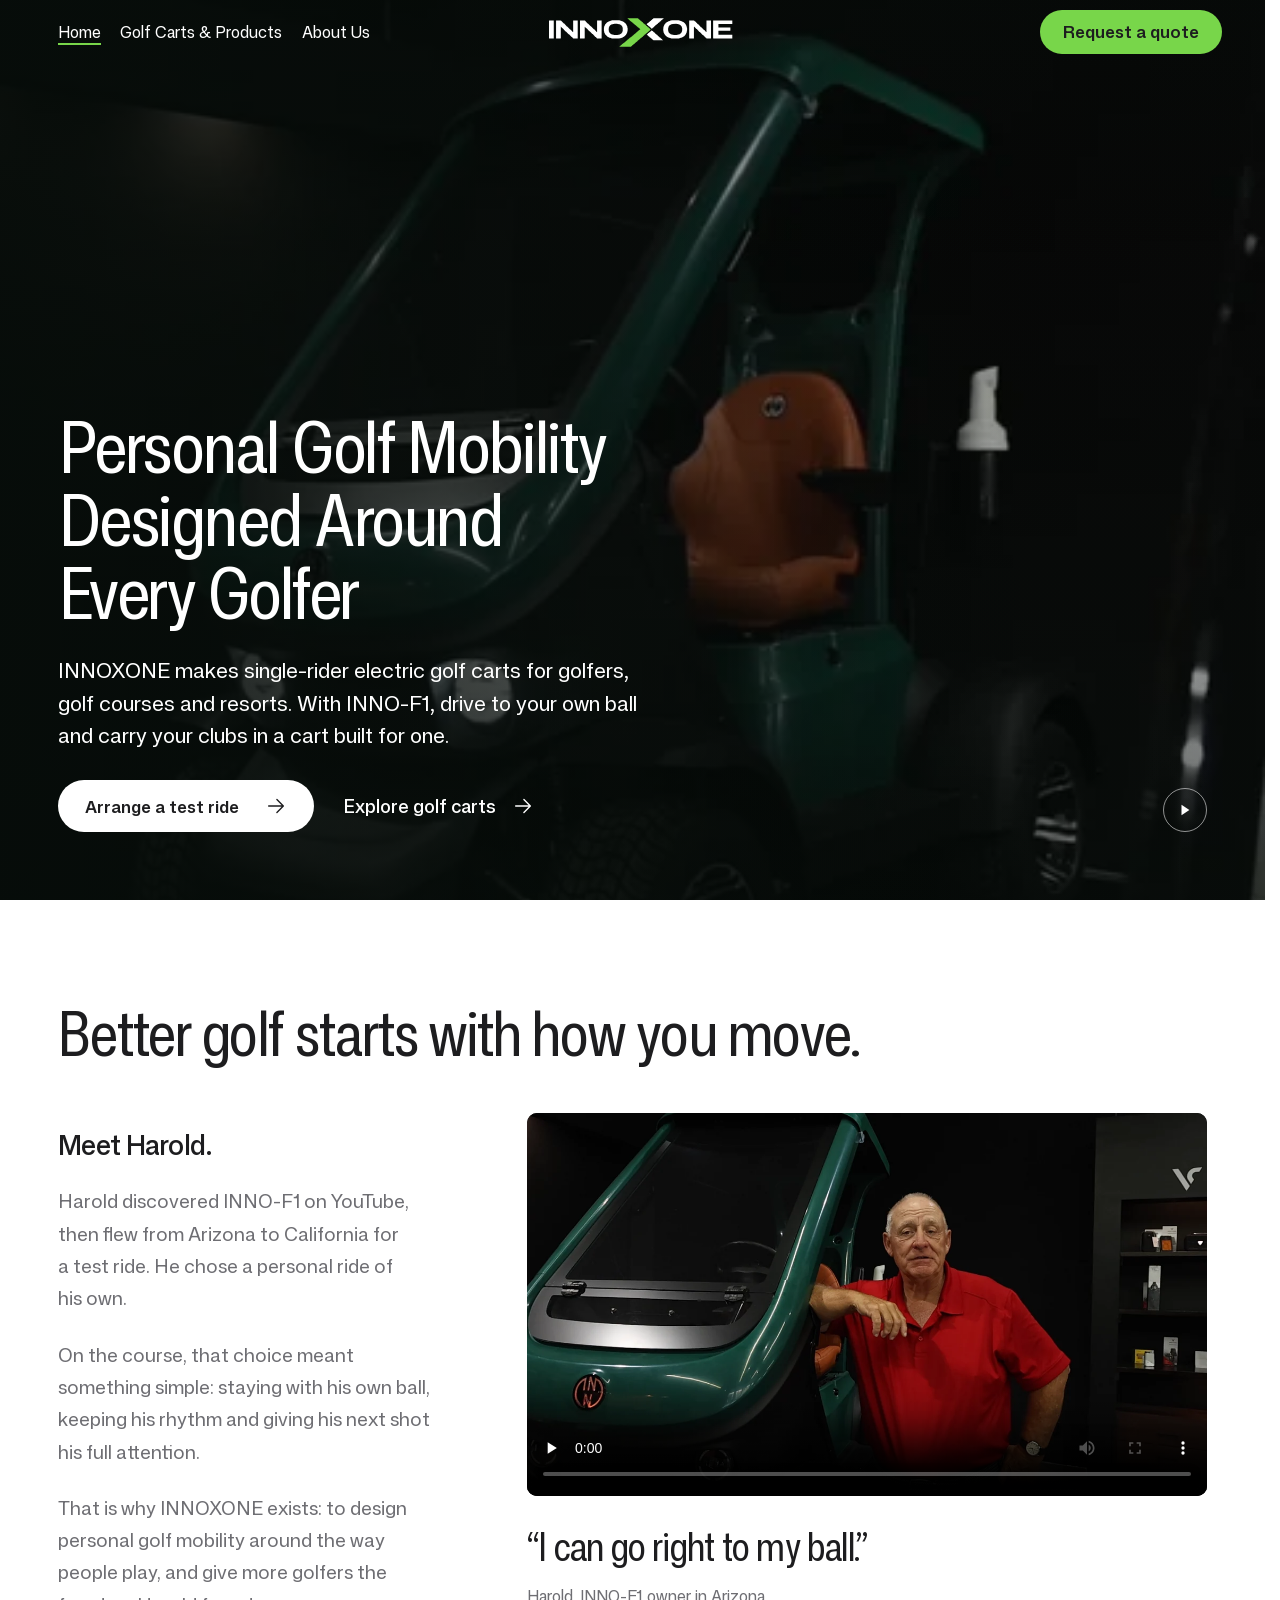
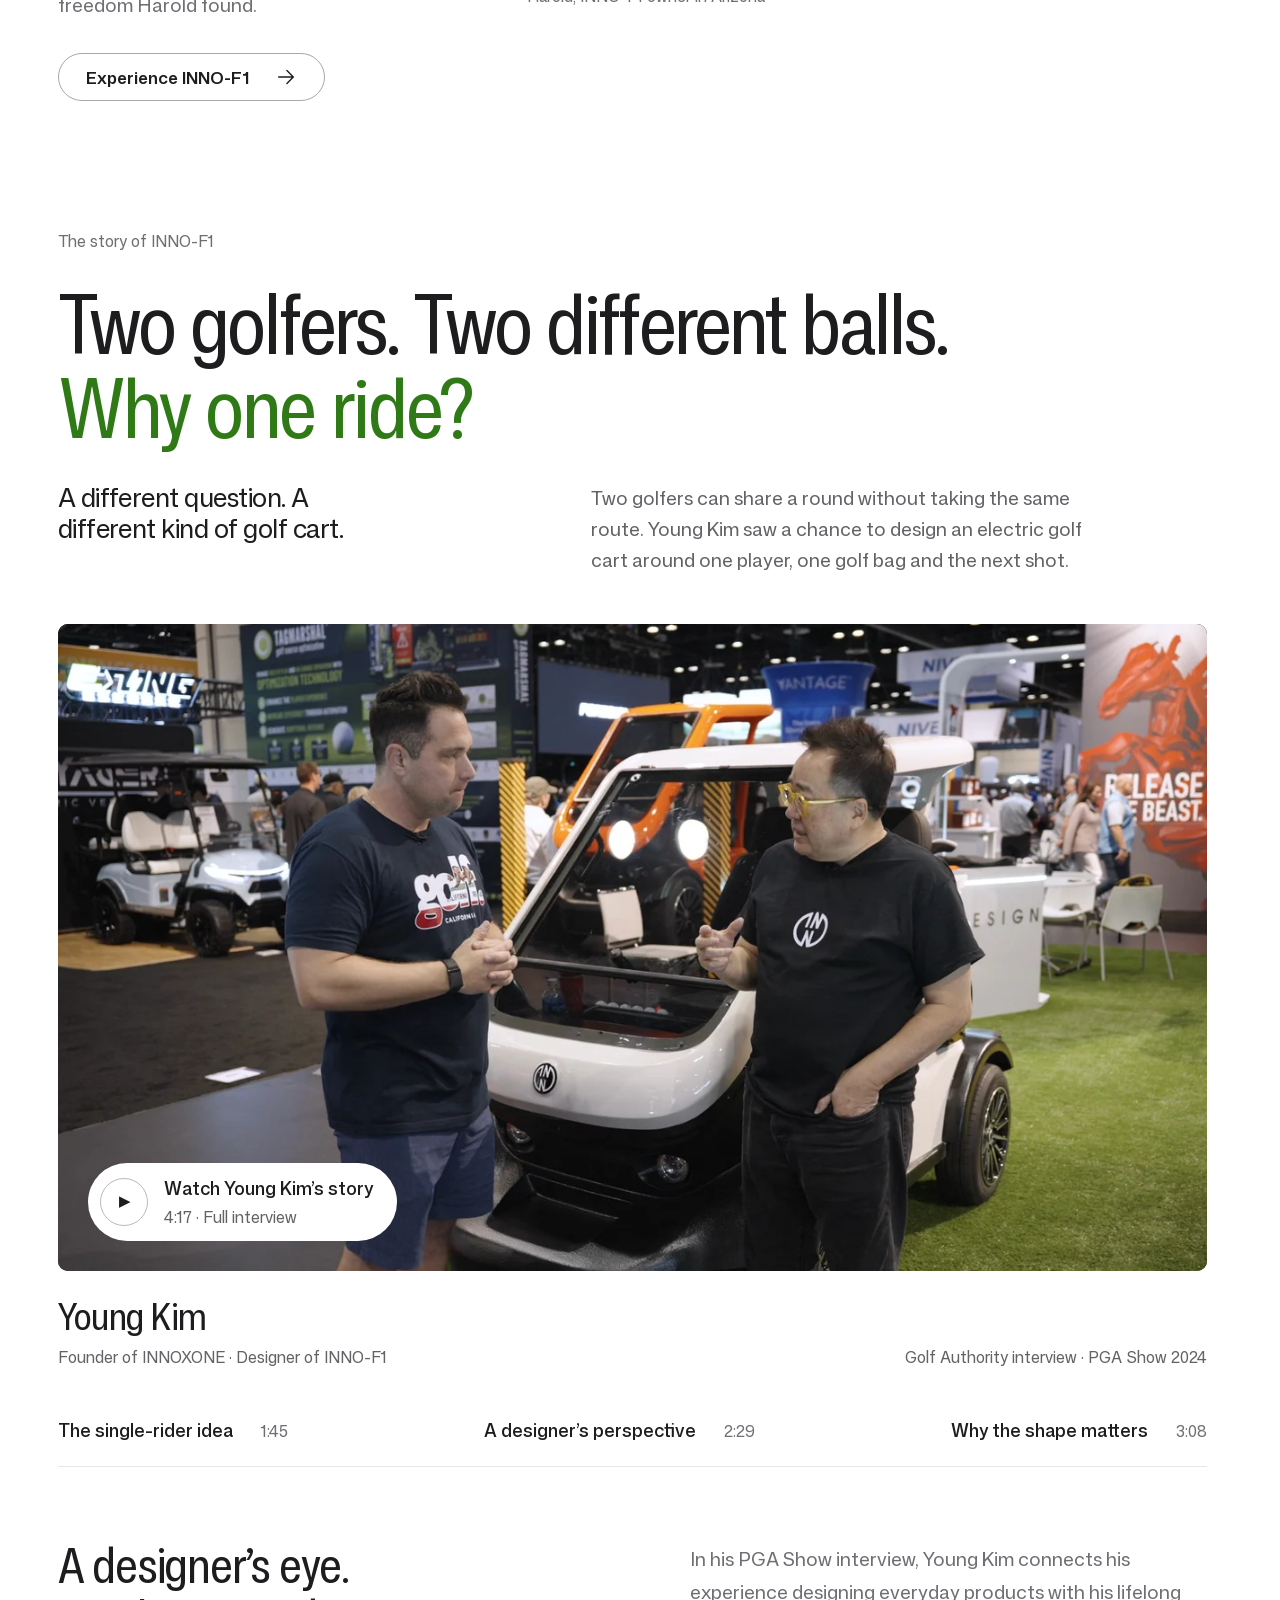
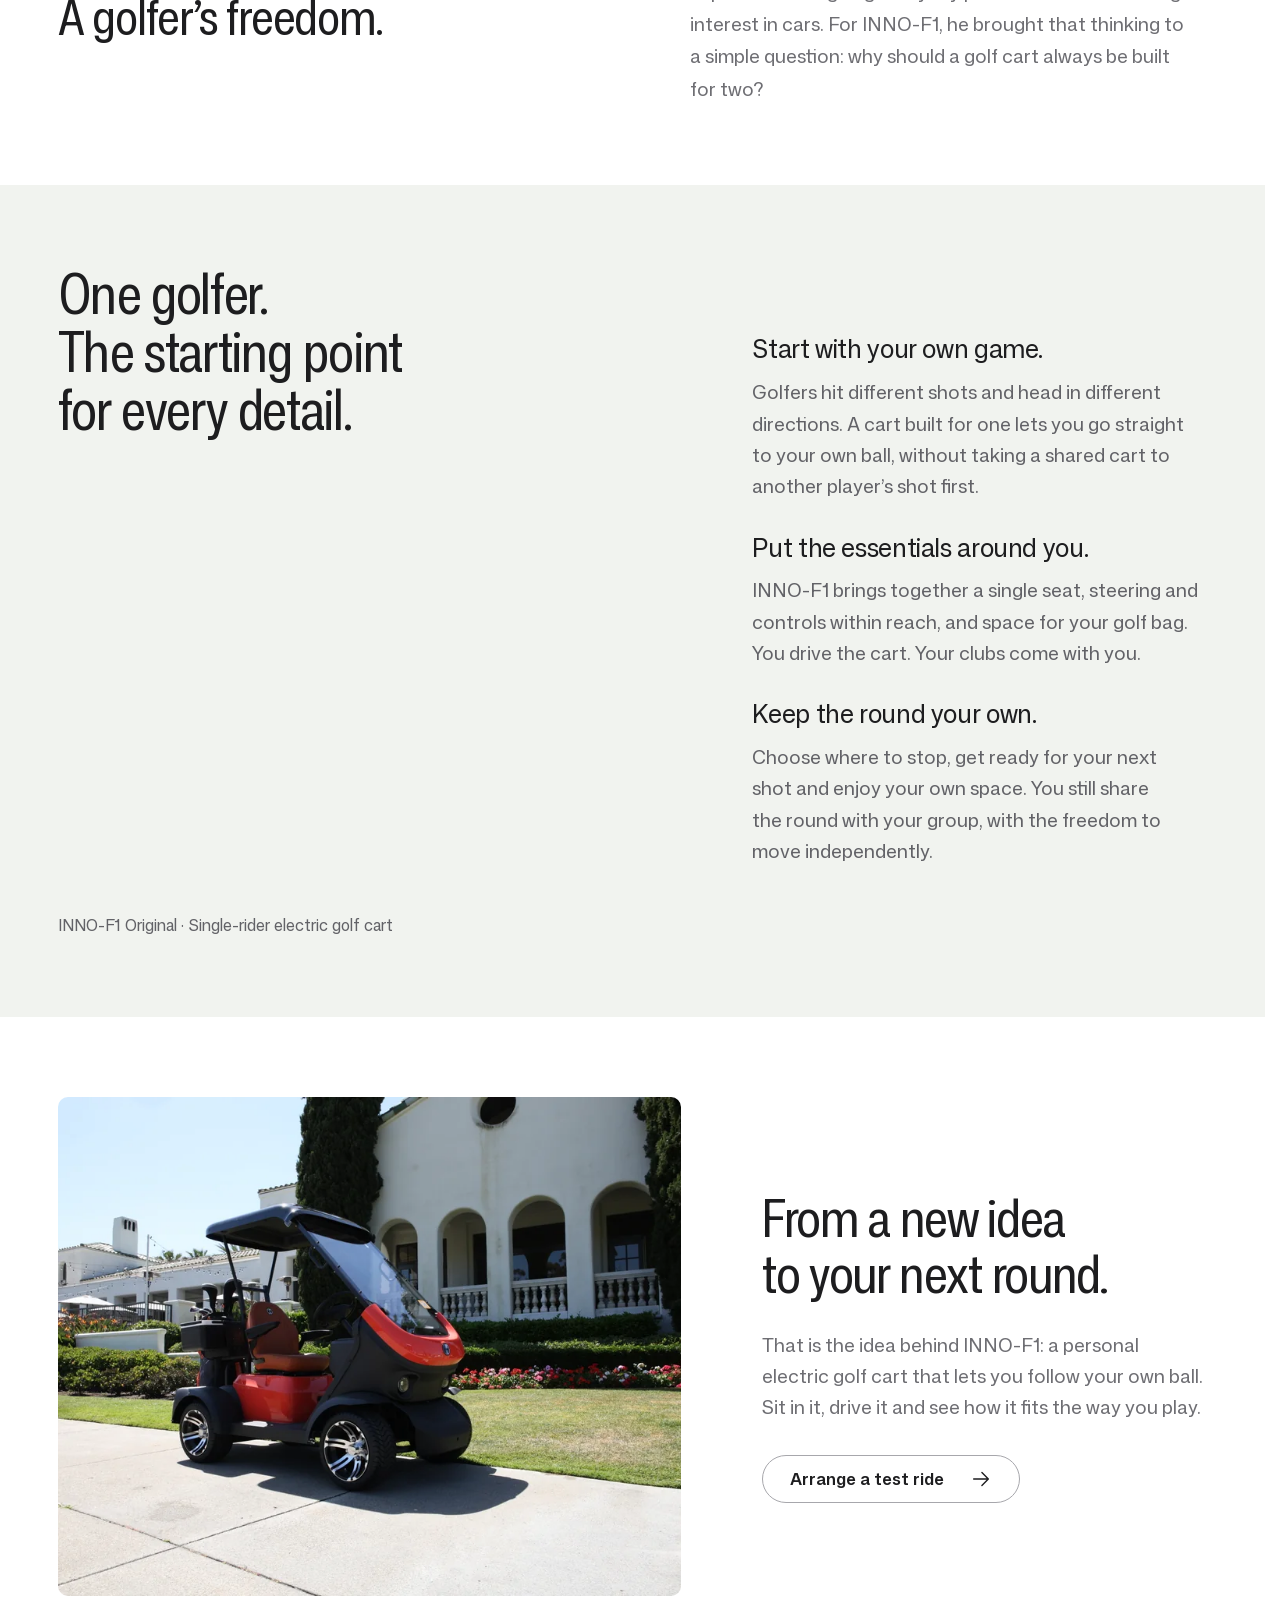
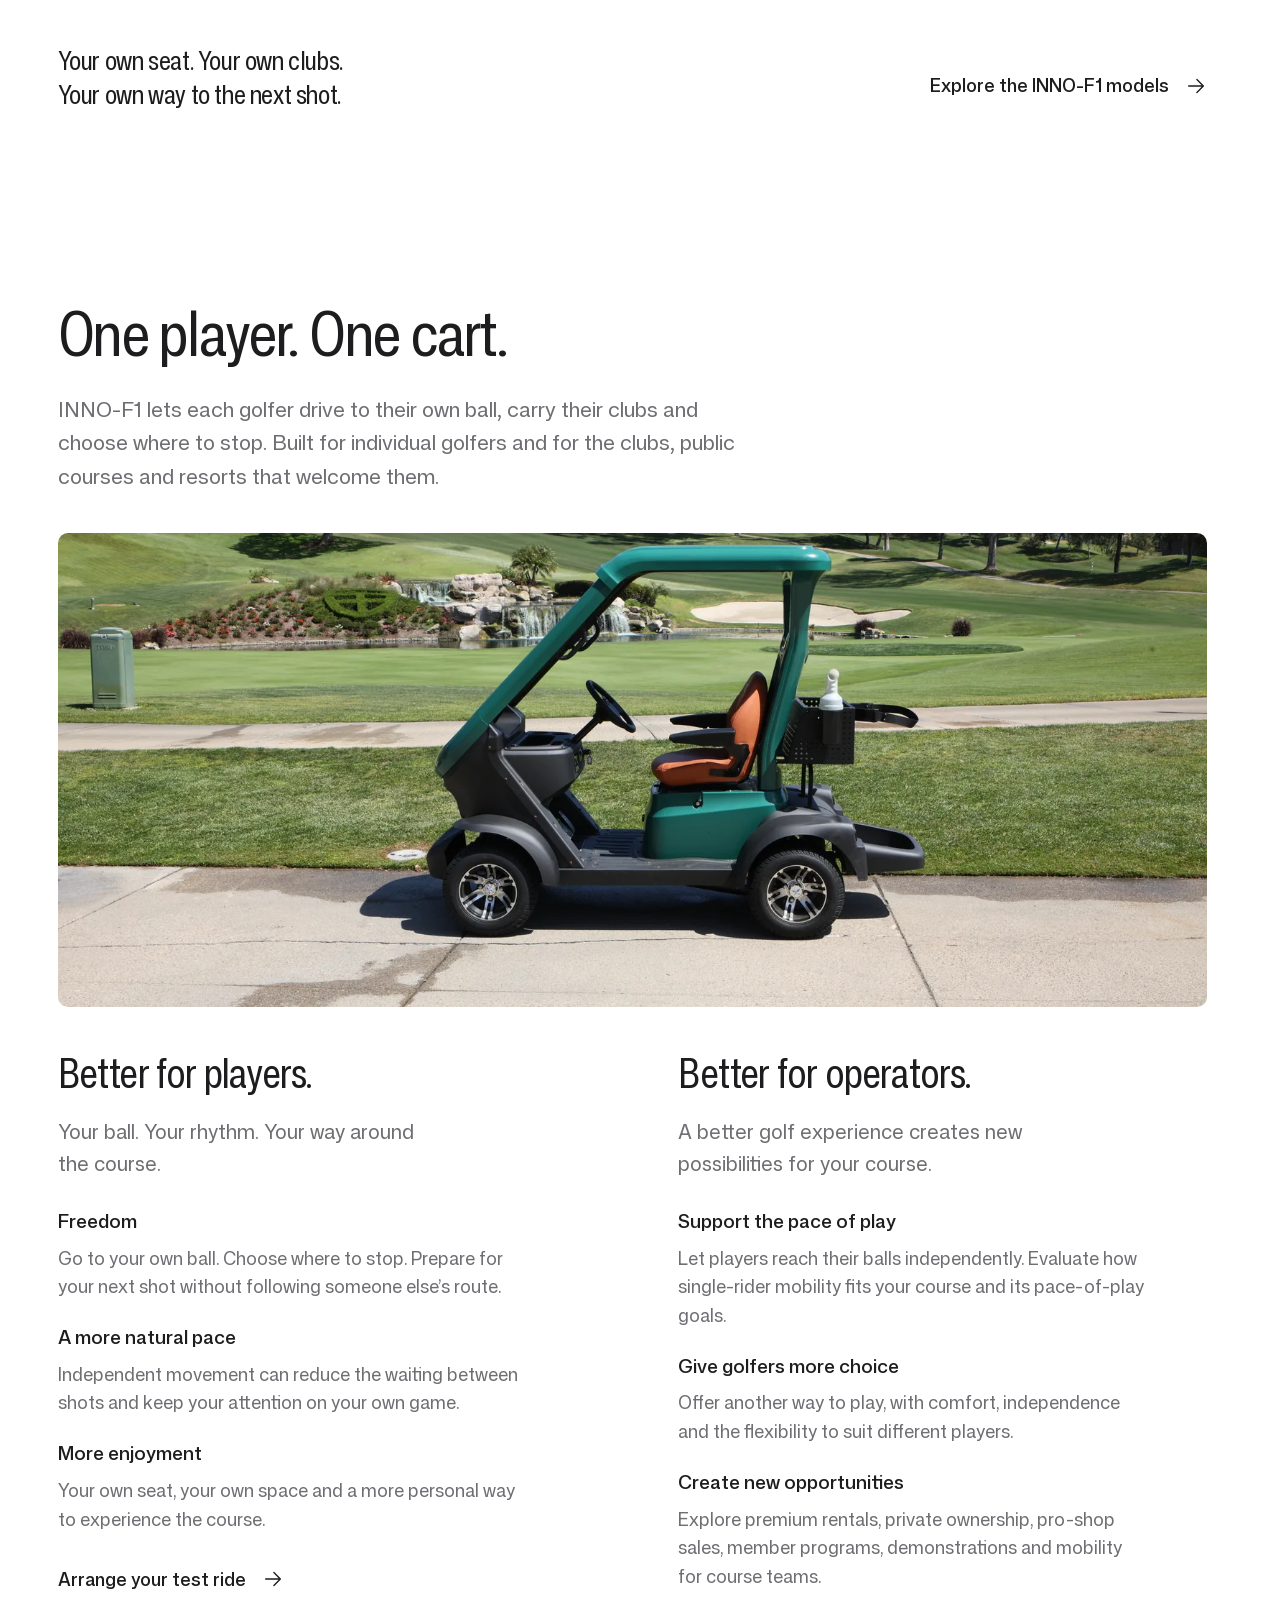
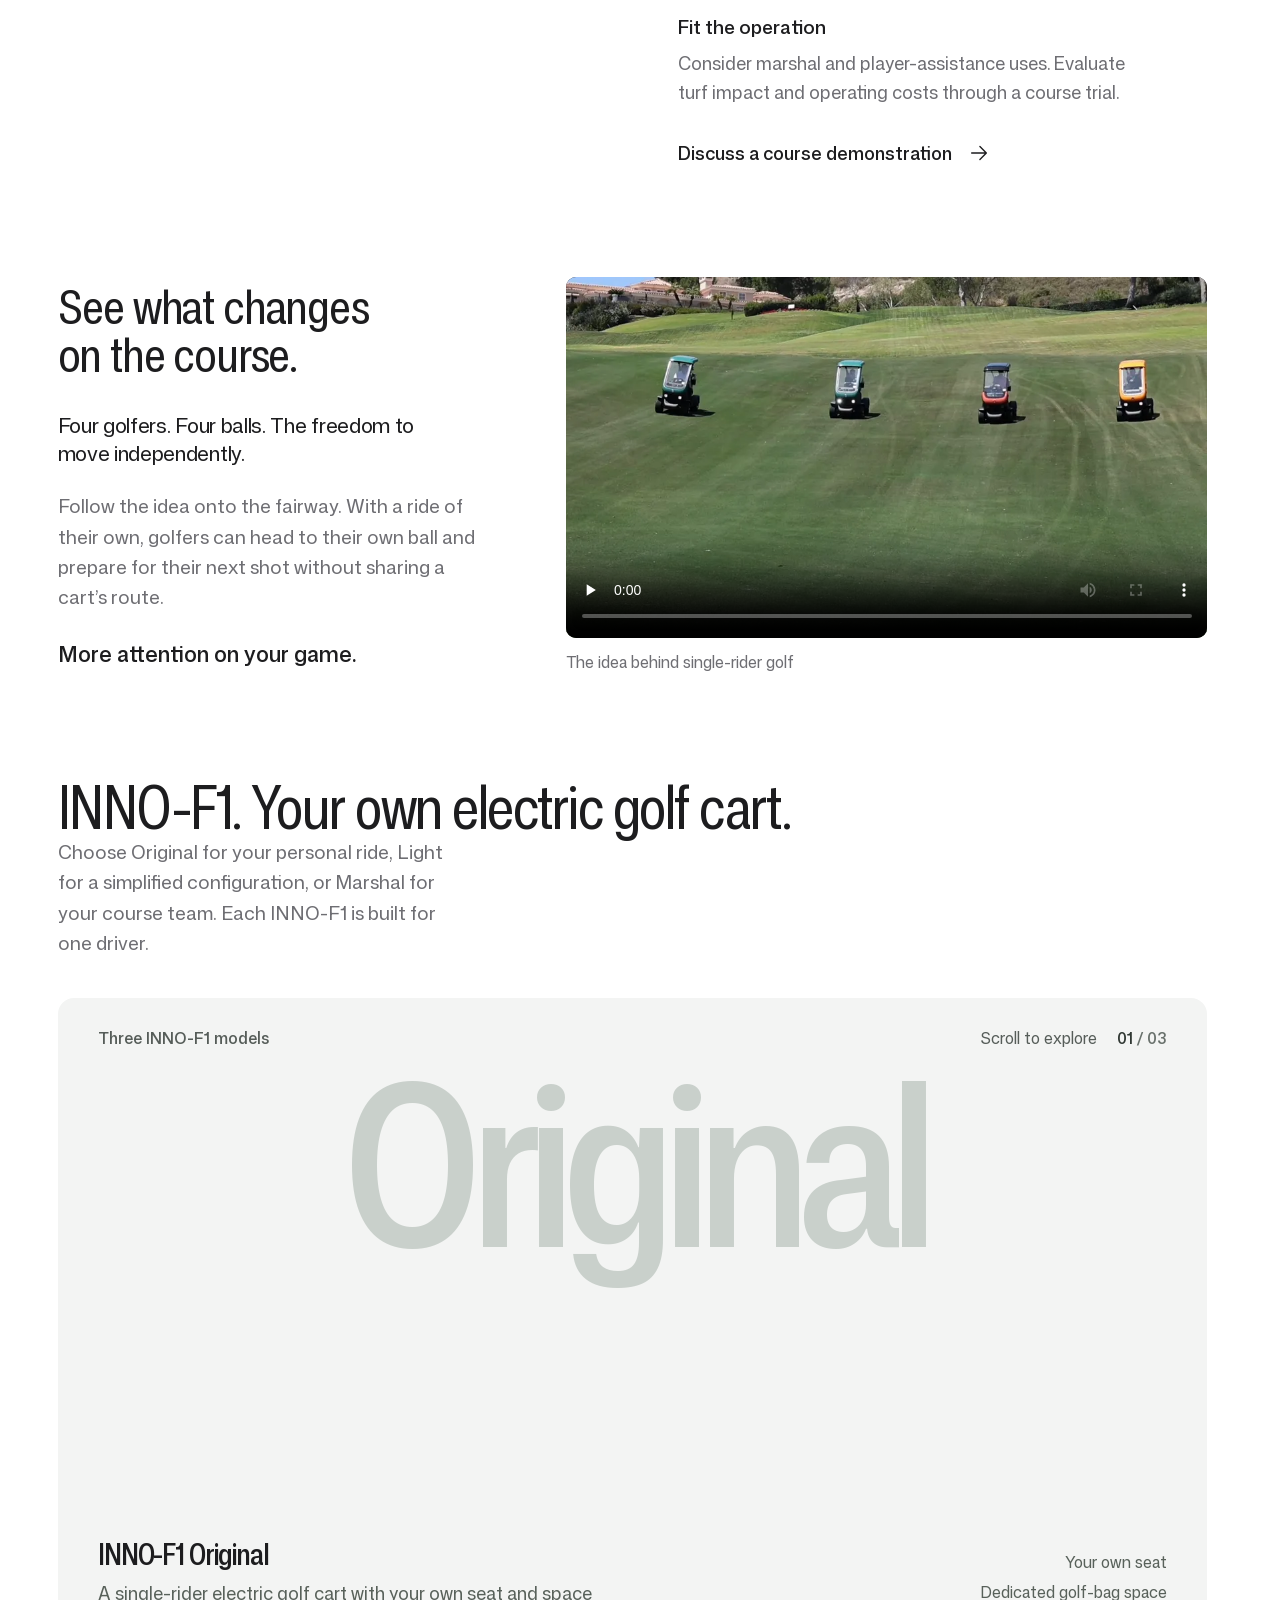
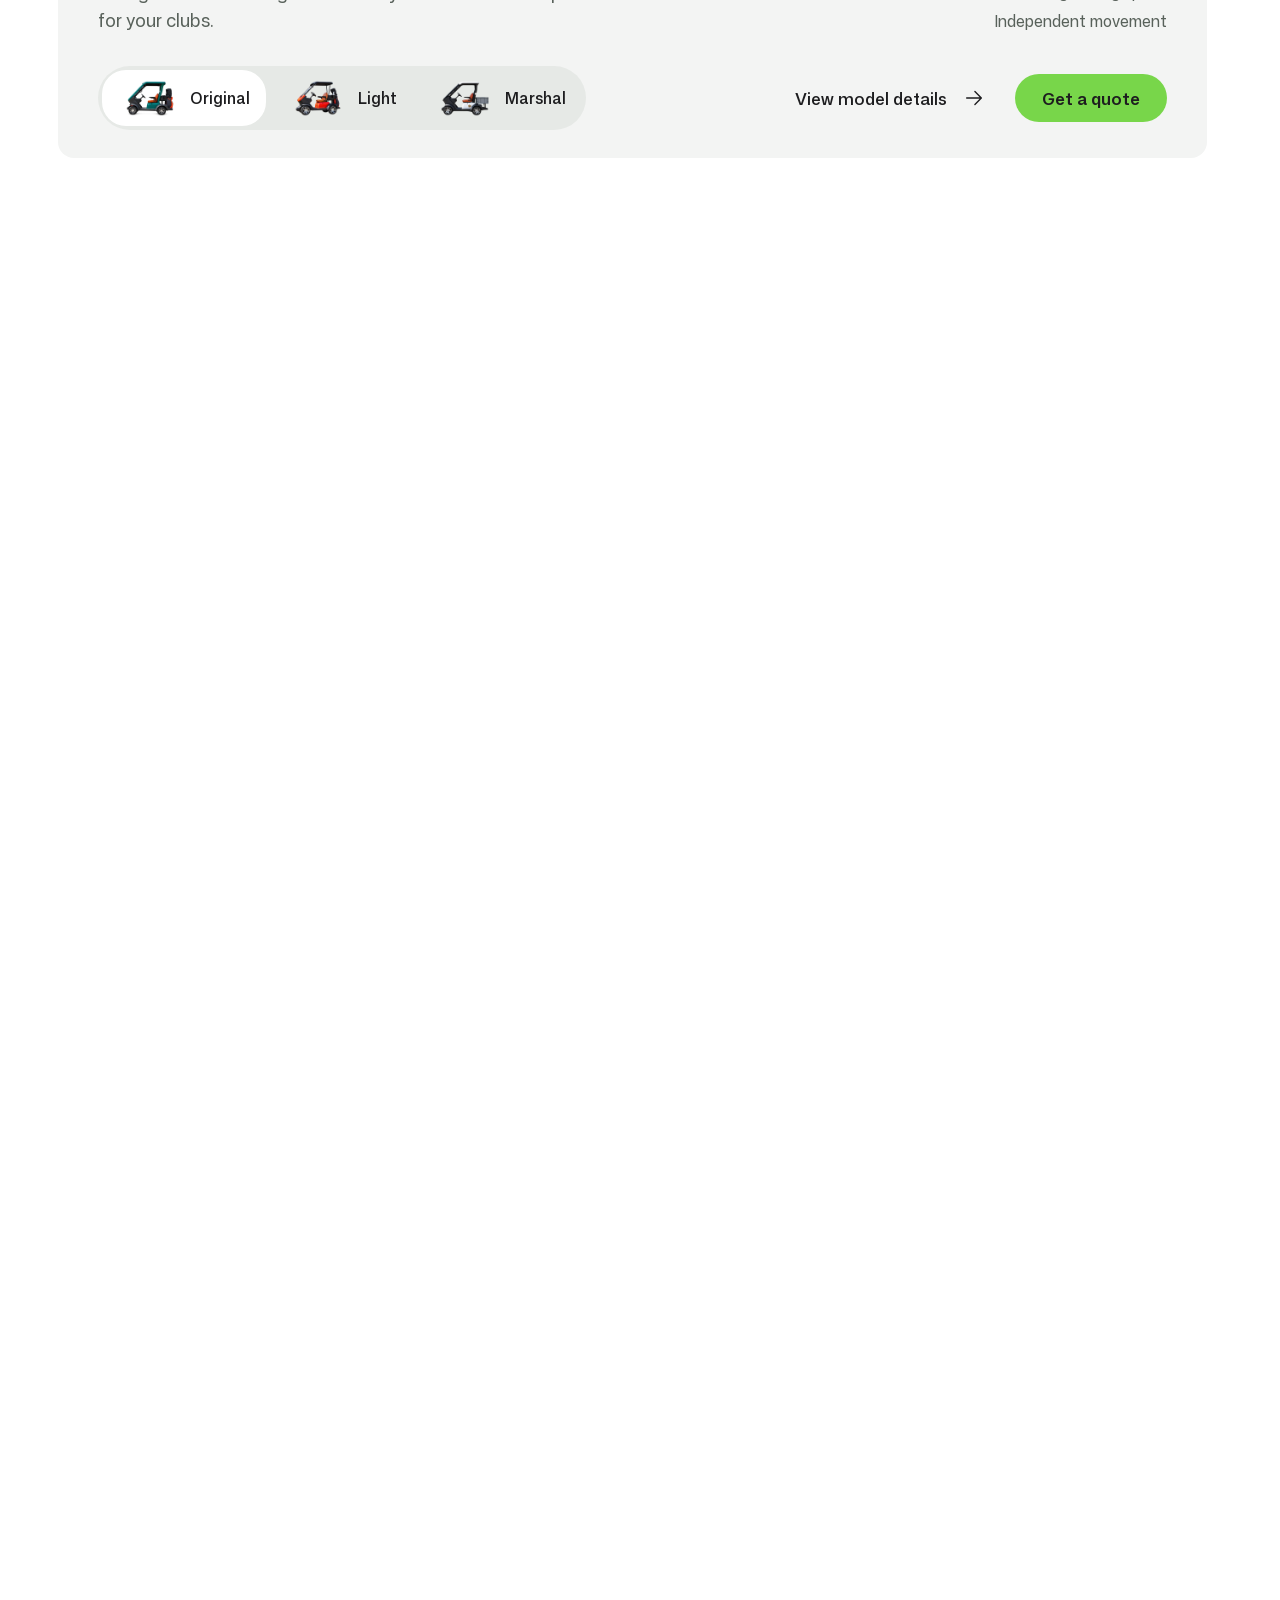
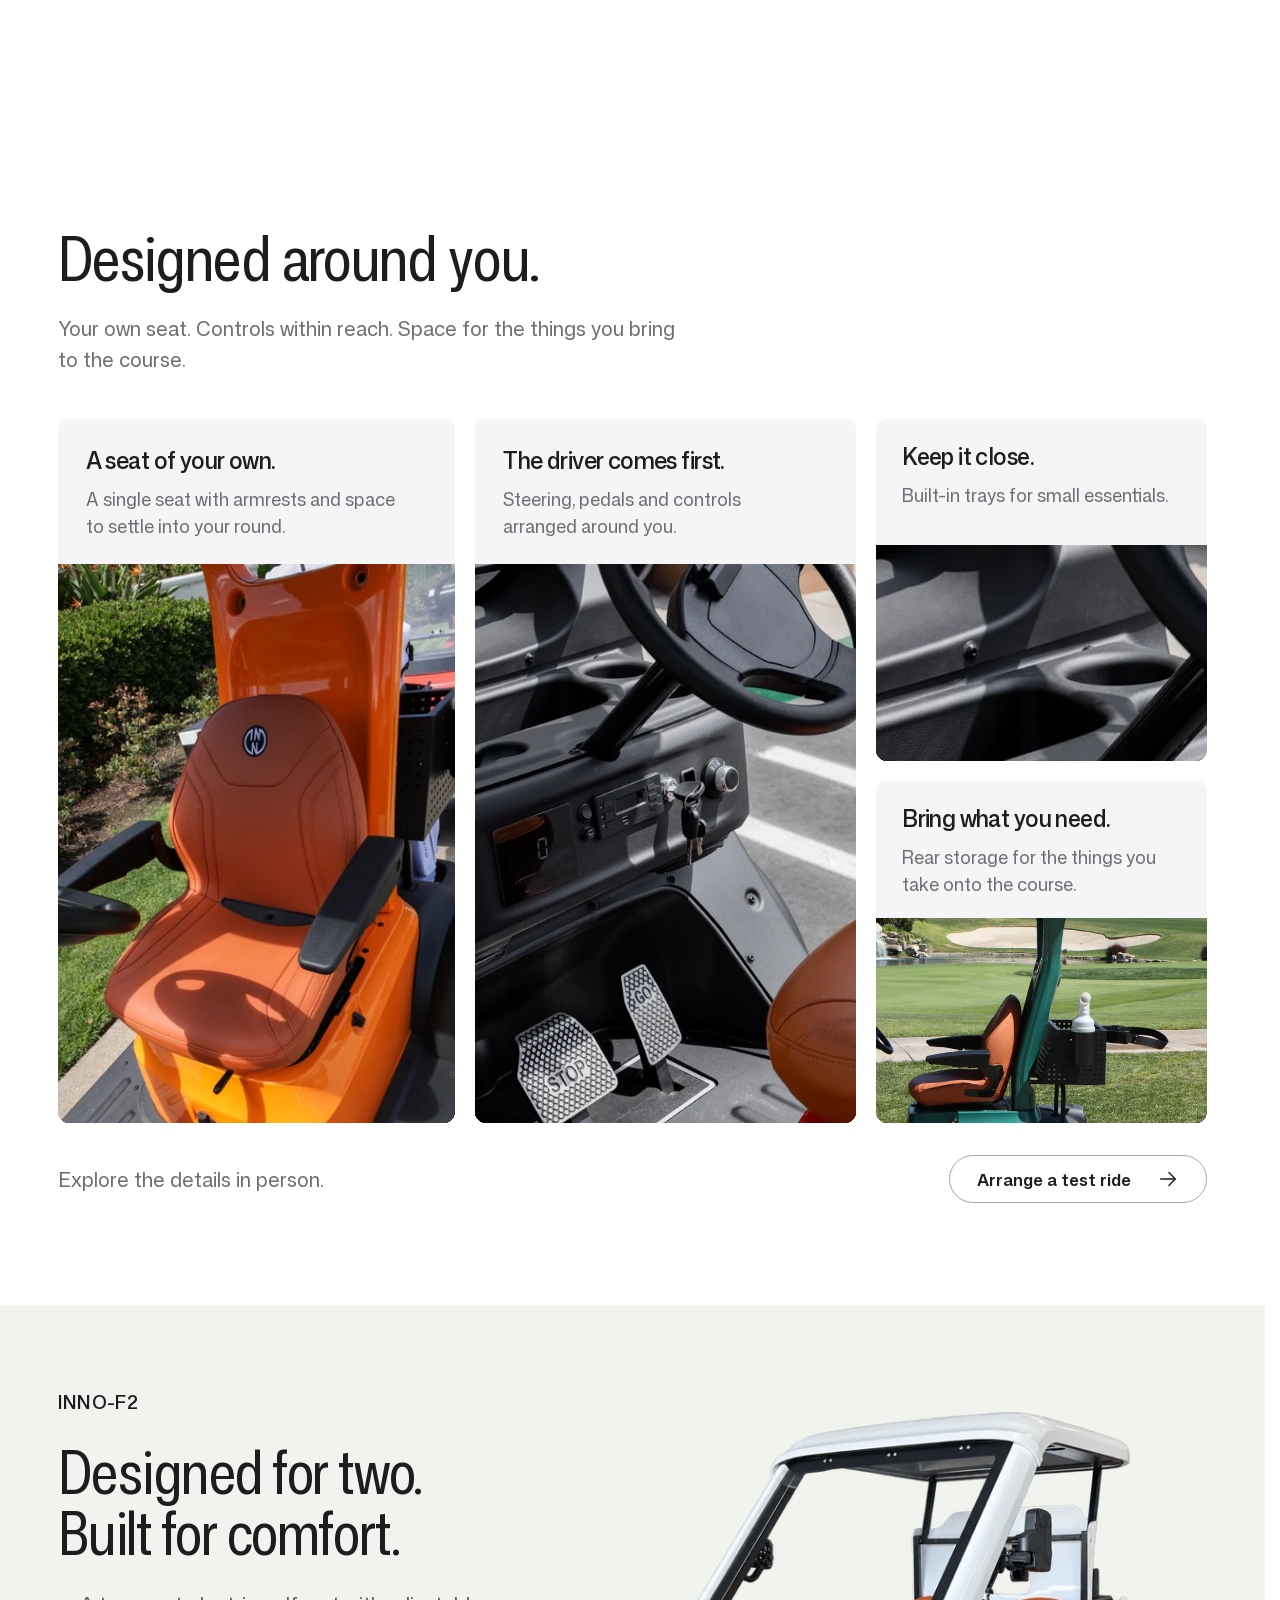
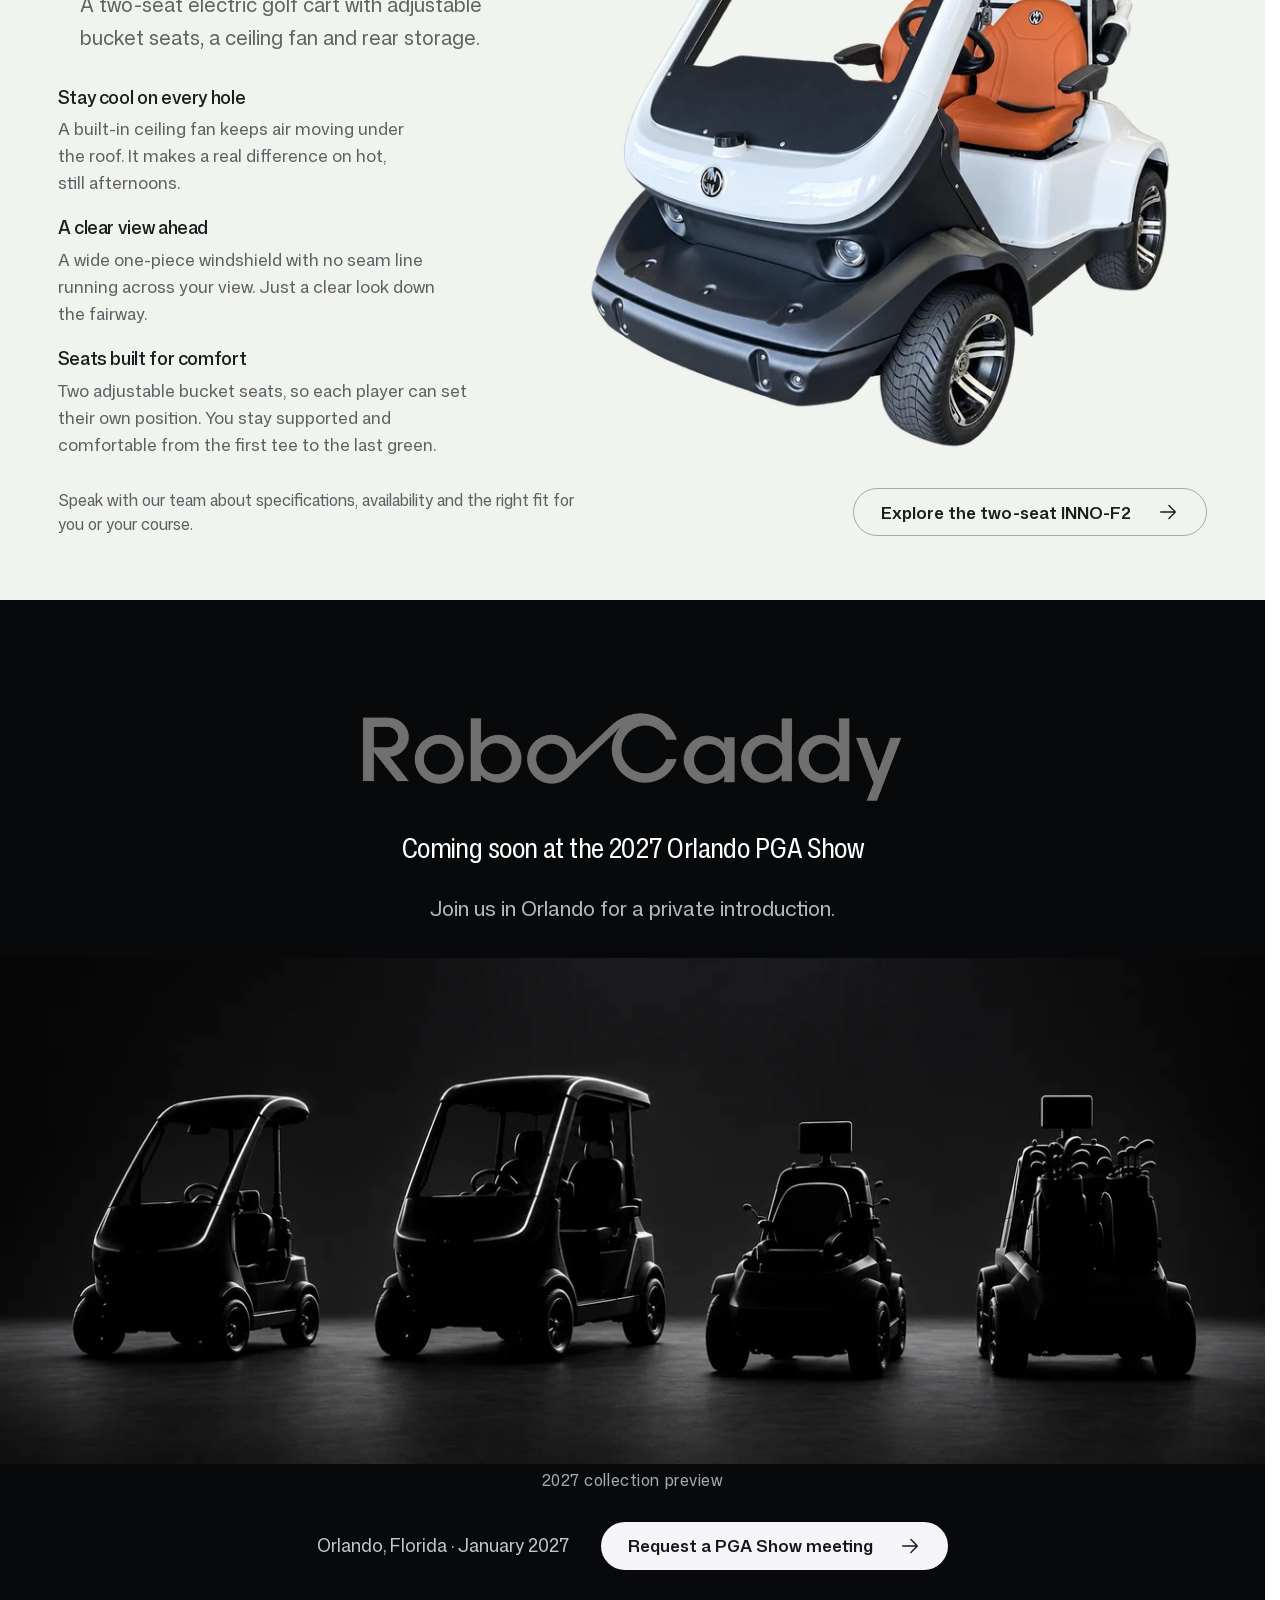
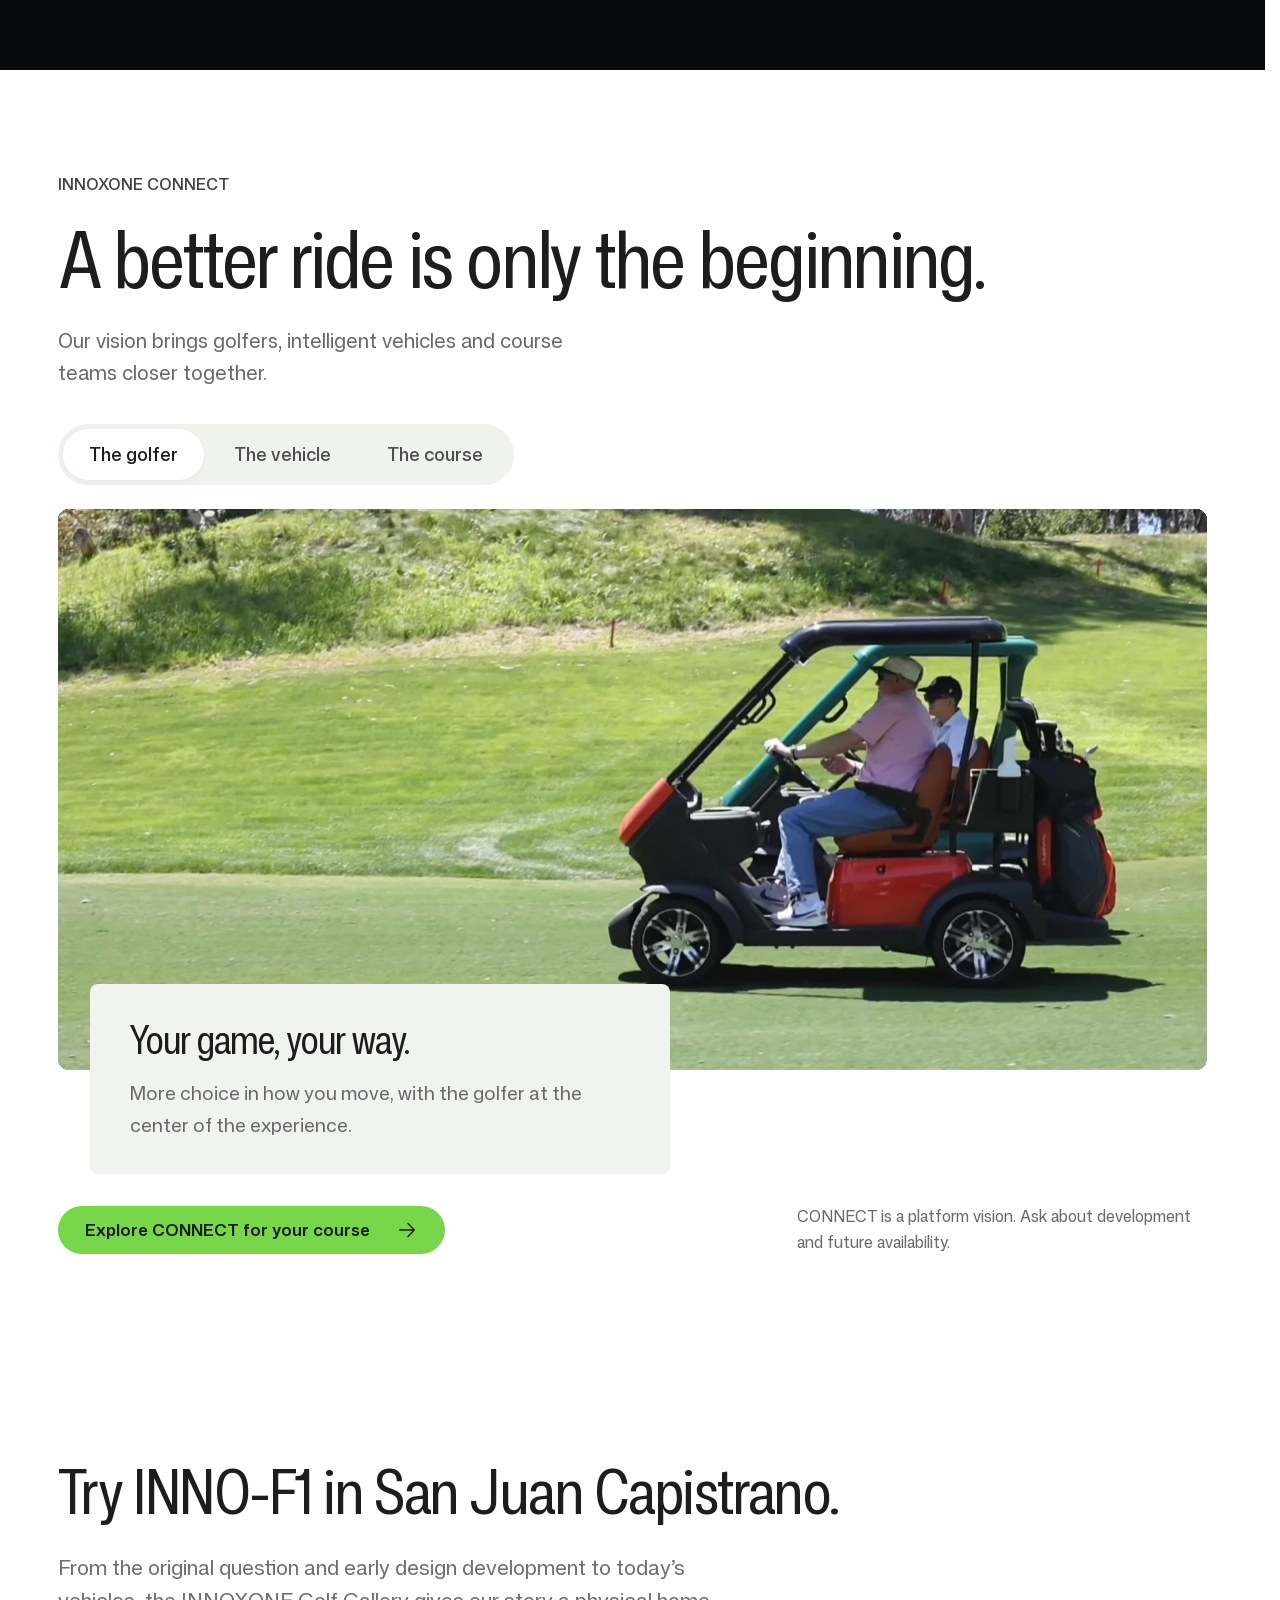
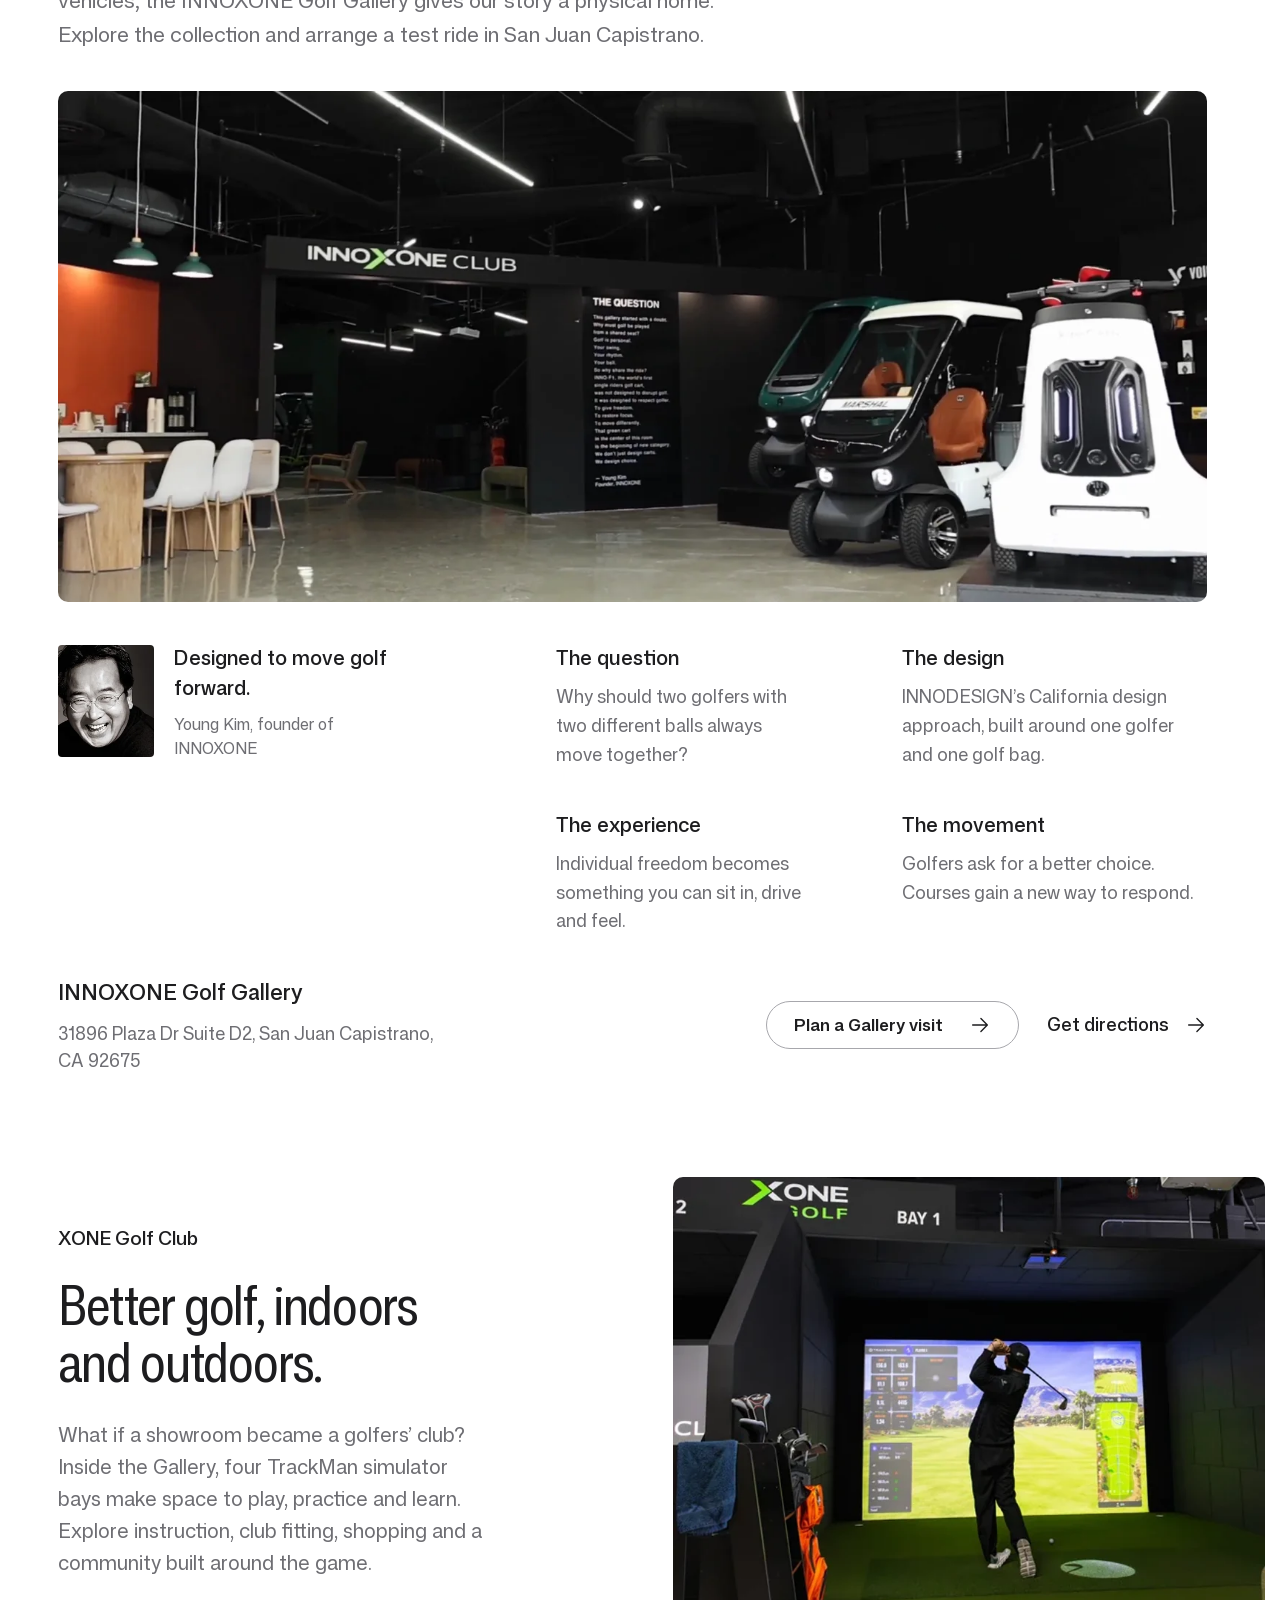
==== commit 3002fef8: "Use the official RoboCaddy logo across the PGA Show experience" ====
--- a/index.html
+++ b/index.html
@@ -563,7 +563,7 @@
   .home-page .faq-list details > p { font-size: 19px; line-height: 1.6; }
 }
 
-.home-page .robo-intro .robo-brand { font-size: clamp(38px, 6vw, 82px); line-height: 1.03; letter-spacing: -.045em; margin-bottom: 18px; }
+.robo-intro .robo-brand-logo { display: block; width: min(100%, clamp(280px, 59vw, 540px)); height: auto; margin: 0 auto clamp(18px, 2.2vw, 30px); }
 .home-page .robo-intro h2 { font-size: clamp(21px, 2.2vw, 32px); line-height: 1.2; letter-spacing: -.02em; }
 @media (max-width: 420px) {
   .home-page .inquiry-paths { grid-template-columns: minmax(0, 1fr); }
@@ -734,7 +734,7 @@
 }
 </style>
 <script type="application/ld+json">{"@context":"https://schema.org","@graph":[{"@type":"Organization","@id":"https://www.innoxone.com/#organization","name":"INNOXONE","url":"https://www.innoxone.com/","logo":"https://ausystems.github.io/innoxone/assets/innoxone-logo.svg","telephone":"+19493849663","email":"info@innoxone.com","address":{"@type":"PostalAddress","streetAddress":"31896 Plaza Dr Suite D2","addressLocality":"San Juan Capistrano","addressRegion":"CA","postalCode":"92675","addressCountry":"US"},"contactPoint":{"@type":"ContactPoint","telephone":"+19493849663","email":"info@innoxone.com","contactType":"sales and support"},"sameAs":["https://www.instagram.com/innoxone.golf","https://www.tiktok.com/@innoxone","https://www.youtube.com/@innodesign6980"]},{"@type":"WebSite","@id":"https://ausystems.github.io/innoxone/#website","url":"https://ausystems.github.io/innoxone/","name":"INNOXONE","publisher":{"@id":"https://www.innoxone.com/#organization"},"inLanguage":"en-US"},{"@type":["WebPage","FAQPage"],"@id":"https://ausystems.github.io/innoxone/#webpage","url":"https://ausystems.github.io/innoxone/","name":"INNOXONE | Single-Rider Electric Golf Carts & Golf Mobility","description":"Explore INNO-F1 electric golf carts, discover INNO-F2 and preview ROBOCADDY. Personal golf mobility for golfers and courses. Arrange a test ride.","isPartOf":{"@id":"https://ausystems.github.io/innoxone/#website"},"about":[{"@type":"Thing","name":"Personal golf mobility"},{"@type":"Thing","name":"INNO-F1 single-rider electric golf cart"},{"@type":"Thing","name":"INNO-F2 golf cart"},{"@type":"Thing","name":"ROBOCADDY Walk & Ride Golf"},{"@type":"Thing","name":"INNOXONE CONNECT and Intelligent Golf Operations"}],"primaryImageOfPage":{"@type":"ImageObject","url":"https://ausystems.github.io/innoxone/assets/social-preview.webp","width":1200,"height":630},"inLanguage":"en-US","mainEntity":[{"@type":"Question","name":"What is an INNO-F1 single-rider golf cart?","acceptedAnswer":{"@type":"Answer","text":"INNO-F1 is an electric golf cart built for one driver. Original and Light give golfers their own seat and space for a golf bag, so each player can drive to their own ball. Marshal provides rear utility storage for course teams. INNOXONE creates personal golf mobility for individual golfers, clubs, public courses and resorts."}},{"@type":"Question","name":"Which INNO-F1 is right for me?","acceptedAnswer":{"@type":"Answer","text":"Original is designed for personal golf mobility. Light offers a simplified single-rider configuration. Marshal focuses on course operations and player assistance, with rear utility storage. Contact us to discuss the configurations currently available."}},{"@type":"Question","name":"Can I try an INNO-F1 before deciding?","acceptedAnswer":{"@type":"Answer","text":"Contact us to arrange a test ride or a visit to the INNOXONE Golf Gallery. Tell us where you are based and which model interests you so we can confirm the available options."}},{"@type":"Question","name":"Can my course introduce single-rider golf?","acceptedAnswer":{"@type":"Answer","text":"Yes, you can speak with INNOXONE about demonstrations, premium rental options, member programs and mobility for course teams. Share your course location and goals. Program scope, availability and any operational benefits should be evaluated for your course."}},{"@type":"Question","name":"How can I meet ROBOCADDY at the PGA Show?","acceptedAnswer":{"@type":"Answer","text":"Yes. Apply for a private meeting at the 2027 Orlando PGA Show. Our team reviews each request and contacts applicants to arrange a time."}},{"@type":"Question","name":"How do I confirm price, delivery and availability?","acceptedAnswer":{"@type":"Answer","text":"Contact INNOXONE with your preferred model, quantity and delivery location. Our team can discuss the appropriate configuration and confirm current pricing, shipping arrangements and timing before you make a purchase."}},{"@type":"Question","name":"What are CONNECT and Intelligent Golf Operations?","acceptedAnswer":{"@type":"Answer","text":"INNOXONE CONNECT is our vision for linking golfers, intelligent vehicles and course operators. Intelligent Golf Operations is the broader direction combining mobility products, services and connected operations. Ask our team about development, course collaboration and future availability."}},{"@type":"Question","name":"Where is the INNOXONE Golf Gallery?","acceptedAnswer":{"@type":"Answer","text":"Visit 31896 Plaza Dr, Suite D2, San Juan Capistrano, CA 92675. Call or text 949-384-9663 before your visit to confirm hours, demonstrations and the models on display."}},{"@type":"Question","name":"What can I do at XONE Golf Club?","acceptedAnswer":{"@type":"Answer","text":"XONE Golf Club brings indoor golf into the INNOXONE Gallery with four TrackMan simulator bays. Visit xonegolf.com for bookings, instruction, current programs and opening hours."}},{"@type":"Question","name":"How do I get help with an INNO-F1 I already own?","acceptedAnswer":{"@type":"Answer","text":"Visit our Support page or email info@innoxone.com with your model and a description of what you need. The team can direct your product, service and warranty questions."}},{"@type":"Question","name":"Where can I learn more about INNO-F2?","acceptedAnswer":{"@type":"Answer","text":"Explore the INNO-F2 preview on this page, then contact INNOXONE to discuss specifications, available configurations and timing. Our team can help you understand the options for your own golf or your course."}}]}]}</script>
-</head><body id="top" class="home-page"><svg xmlns="http://www.w3.org/2000/svg" aria-hidden="true" style="position:absolute;width:0;height:0;overflow:hidden"><defs><symbol id="inno-wordmark" viewBox="0 0 1000 168"><path fill="currentColor" fill-rule="evenodd" d="M298 89 L298 118 L274 118 L267 110 L265 110 L251 95 L249 95 L235 80 L233 80 L219 65 L217 65 L217 64 L209 57 L209 117 L208 117 L208 118 L184 118 L184 24 L210 24 L224 39 L226 39 L240 54 L242 54 L242 55 L243 55 L257 70 L259 70 L272 84 L274 84 L274 24 L298 24 L298 89 Z M380 100 L394 97 L394 96 L398 95 L399 93 L401 93 L401 92 L404 90 L404 88 L406 87 L406 85 L407 85 L407 83 L408 83 L408 79 L409 79 L409 62 L408 62 L408 58 L407 58 L406 54 L405 54 L404 51 L403 51 L402 49 L400 49 L398 46 L396 46 L396 45 L394 45 L394 44 L391 44 L391 43 L387 43 L387 42 L381 42 L381 41 L364 41 L364 42 L358 42 L358 43 L354 43 L354 44 L351 44 L351 45 L347 46 L346 48 L344 48 L344 49 L340 52 L340 54 L338 55 L337 61 L336 61 L335 75 L336 75 L336 81 L337 81 L337 83 L338 83 L338 86 L340 87 L340 89 L341 89 L345 94 L347 94 L347 95 L349 95 L349 96 L351 96 L351 97 L354 97 L354 98 L357 98 L357 99 L363 99 L363 100 L380 100 Z M347 116 L340 115 L340 114 L338 114 L338 113 L336 113 L336 112 L330 110 L329 108 L327 108 L327 107 L317 98 L317 96 L316 96 L316 94 L315 94 L315 92 L314 92 L314 90 L313 90 L313 88 L312 88 L311 80 L310 80 L310 61 L311 61 L312 53 L313 53 L313 51 L314 51 L316 45 L318 44 L318 42 L319 42 L327 33 L329 33 L330 31 L332 31 L332 30 L334 30 L334 29 L336 29 L336 28 L338 28 L338 27 L341 27 L341 26 L344 26 L344 25 L347 25 L347 24 L352 24 L352 23 L359 23 L359 22 L386 22 L386 23 L393 23 L393 24 L397 24 L397 25 L401 25 L401 26 L404 26 L404 27 L406 27 L406 28 L409 28 L409 29 L413 30 L414 32 L416 32 L417 34 L419 34 L419 35 L426 41 L426 43 L428 44 L428 46 L430 47 L431 52 L432 52 L432 54 L433 54 L434 63 L435 63 L435 78 L434 78 L434 83 L433 83 L432 90 L431 90 L430 94 L428 95 L428 97 L426 98 L426 100 L425 100 L419 107 L417 107 L416 109 L414 109 L413 111 L411 111 L411 112 L409 112 L409 113 L407 113 L407 114 L398 116 L398 117 L387 118 L387 119 L358 119 L358 118 L351 118 L351 117 L347 117 L347 116 Z M784 65 L784 118 L760 118 L760 117 L759 117 L759 24 L785 24 L785 25 L786 25 L788 28 L790 28 L805 44 L807 44 L821 59 L823 59 L837 74 L839 74 L848 84 L850 84 L850 24 L874 24 L874 117 L873 117 L873 118 L850 118 L850 117 L849 117 L848 115 L846 115 L832 100 L830 100 L815 84 L813 84 L799 69 L797 69 L786 57 L784 57 L784 65 Z M137 75 L138 75 L146 84 L148 84 L148 24 L172 24 L172 118 L148 118 L148 117 L147 117 L142 111 L140 111 L126 96 L124 96 L110 81 L108 81 L93 65 L91 65 L84 57 L82 57 L82 58 L83 58 L83 117 L82 117 L82 118 L58 118 L58 24 L83 24 L83 25 L85 25 L99 40 L101 40 L115 55 L117 55 L117 56 L118 56 L132 71 L134 71 L137 75 Z M915 118 L886 118 L886 117 L885 117 L885 24 L986 24 L986 42 L913 42 L913 61 L976 61 L976 77 L975 77 L975 78 L913 78 L913 99 L986 99 L986 118 L915 118 Z M702 98 L707 97 L707 96 L709 96 L710 94 L712 94 L712 93 L718 88 L718 86 L719 86 L719 84 L720 84 L720 82 L721 82 L721 78 L722 78 L722 63 L721 63 L721 59 L720 59 L718 53 L717 53 L712 47 L710 47 L710 46 L708 46 L708 45 L706 45 L706 44 L703 44 L703 43 L700 43 L700 42 L693 42 L693 41 L670 42 L670 43 L667 43 L667 44 L664 44 L664 45 L658 47 L658 48 L652 53 L652 55 L651 55 L651 57 L650 57 L650 60 L649 60 L649 64 L648 64 L648 77 L649 77 L649 82 L650 82 L652 88 L653 88 L658 94 L660 94 L661 96 L664 96 L664 97 L670 98 L670 99 L676 99 L676 100 L694 100 L694 99 L700 99 L700 98 L702 98 Z M21 64 L21 24 L46 24 L46 118 L21 118 L21 64 Z M741 45 L742 48 L743 48 L743 50 L744 50 L744 52 L745 52 L746 59 L747 59 L747 65 L748 65 L748 76 L747 76 L747 82 L746 82 L745 89 L744 89 L744 91 L743 91 L741 97 L738 99 L738 101 L737 101 L733 106 L731 106 L729 109 L727 109 L727 110 L725 110 L724 112 L719 113 L719 114 L717 114 L717 115 L710 116 L710 117 L706 117 L706 118 L700 118 L700 119 L670 119 L670 118 L664 118 L664 117 L656 116 L656 115 L653 115 L653 114 L651 114 L651 113 L646 112 L645 110 L641 109 L638 105 L636 105 L636 104 L633 102 L633 100 L630 98 L630 96 L628 95 L628 93 L627 93 L627 91 L626 91 L626 89 L625 89 L624 82 L623 82 L622 67 L623 67 L623 59 L624 59 L624 55 L625 55 L625 53 L626 53 L626 50 L627 50 L628 46 L630 45 L630 43 L633 41 L633 39 L634 39 L636 36 L638 36 L640 33 L642 33 L643 31 L645 31 L645 30 L647 30 L647 29 L649 29 L649 28 L651 28 L651 27 L654 27 L654 26 L657 26 L657 25 L660 25 L660 24 L671 23 L671 22 L699 22 L699 23 L705 23 L705 24 L710 24 L710 25 L717 26 L717 27 L719 27 L719 28 L721 28 L721 29 L723 29 L723 30 L729 32 L732 36 L734 36 L734 37 L738 40 L738 42 L739 42 L741 45 Z M548 108 L546 108 L542 103 L540 103 L540 102 L536 99 L536 97 L539 96 L544 90 L546 90 L551 84 L553 84 L558 78 L560 78 L561 76 L563 76 L565 79 L567 79 L573 86 L575 86 L581 93 L583 93 L588 99 L590 99 L596 106 L598 106 L604 113 L606 113 L612 120 L614 120 L614 121 L615 121 L619 126 L621 126 L622 128 L570 128 L570 127 L569 127 L567 124 L565 124 L561 119 L559 119 L554 113 L552 113 L548 108 Z M583 12 L624 12 L624 14 L623 14 L621 17 L619 17 L614 23 L612 23 L607 29 L605 29 L600 35 L598 35 L598 36 L597 36 L592 42 L590 42 L585 48 L583 48 L578 54 L576 54 L571 60 L569 60 L563 67 L561 67 L561 66 L560 66 L556 61 L554 61 L548 54 L546 54 L540 47 L538 47 L538 46 L535 44 L535 42 L536 42 L537 40 L539 40 L543 35 L545 35 L549 30 L551 30 L554 26 L556 26 L560 21 L562 21 L562 20 L563 20 L566 16 L568 16 L571 12 L583 12 Z"/><path fill="var(--green)" fill-rule="evenodd" d="M436 162 L392 162 L392 160 L393 160 L394 158 L396 158 L400 153 L402 153 L406 148 L408 148 L411 144 L413 144 L417 139 L419 139 L423 134 L425 134 L429 129 L431 129 L435 124 L437 124 L440 120 L442 120 L442 119 L443 119 L446 115 L448 115 L452 110 L454 110 L457 106 L459 106 L459 105 L460 105 L463 101 L465 101 L469 96 L471 96 L474 92 L476 92 L480 87 L482 87 L482 86 L483 86 L486 82 L488 82 L492 77 L494 77 L497 73 L499 73 L499 72 L501 71 L501 69 L500 69 L497 65 L495 65 L490 59 L488 59 L484 54 L482 54 L478 49 L476 49 L471 43 L469 43 L465 38 L463 38 L459 33 L457 33 L457 32 L456 32 L452 27 L450 27 L446 22 L444 22 L440 17 L438 17 L438 16 L435 14 L435 12 L489 12 L489 13 L491 13 L495 18 L497 18 L503 25 L505 25 L511 32 L513 32 L519 39 L521 39 L526 45 L528 45 L534 52 L536 52 L542 59 L544 59 L550 66 L552 66 L557 72 L554 73 L549 79 L547 79 L542 85 L540 85 L535 91 L533 91 L527 98 L525 98 L520 104 L518 104 L513 110 L511 110 L506 116 L504 116 L499 122 L497 122 L492 128 L490 128 L484 135 L482 135 L477 141 L475 141 L470 147 L468 147 L463 153 L461 153 L461 154 L460 154 L456 159 L454 159 L452 162 L436 162 Z"/></symbol></defs></svg><div id="app"><a class="skip-link" href="#main">Skip to content</a><header class="inno-header on-dark" id="site-header"><nav class="nav-inner wrap" aria-label="Main navigation"><div class="nav-left"><a aria-current="page" class="" href="./">Home</a><a class="" href="golf-carts-products/">Golf Carts &amp; Products</a><a class="" href="about/">About Us</a></div><button class="menu-button" aria-controls="mobile-menu" aria-expanded="false"><span class="menu-icon" aria-hidden="true"></span>Menu</button><a class="wordmark" href="#top" aria-label="INNOXONE home"><svg viewBox="0 0 1000 168" xmlns="http://www.w3.org/2000/svg" aria-hidden="true"><use href="#inno-wordmark"/></svg></a><div class="nav-right"><a class="pill" href="contact/"><span class="cta-wide">Request a quote</span><span class="cta-short">Inquire</span></a></div></nav></header><div id="models-flyout" class="models-flyout" hidden><div class="models-grid"><a href="golf-carts-products/#lineup"><h3>INNO F1</h3><img src="assets/f1-original.webp" width="1200" height="700" alt="INNO F1 side profile" loading="lazy" decoding="async"><span class="model-chip">Single rider</span></a></div></div><div id="mobile-menu" class="mobile-menu" role="dialog" aria-modal="true" aria-label="Main menu" hidden><div class="menu-top"><a href="#top" class="wordmark" aria-label="INNOXONE home"><svg viewBox="0 0 1000 168" xmlns="http://www.w3.org/2000/svg" aria-hidden="true"><use href="#inno-wordmark"/></svg></a><button class="menu-close">Close <span aria-hidden="true">×</span></button></div><div class="menu-layout"><div class="menu-primary"><nav aria-label="Mobile navigation"><a aria-current="page" class="" href="./">Home</a><a class="" href="golf-carts-products/">Golf Carts &amp; Products</a><a class="" href="about/">About Us</a><a class="" href="contact/">Contact</a></nav><div class="menu-contact"><a href="tel:+19493849663">949-384-XONE (9663)</a><a href="mailto:info@innoxone.com">info@innoxone.com</a><p>31896 Plaza Dr Suite D2, San Juan Capistrano, CA 92675</p></div></div><a class="menu-story" href="golf-carts-products/"><figure><img src="assets/origin-drive-960.webp" width="960" height="640" alt="An orange INNO-F1 parked outside the clubhouse." loading="lazy" decoding="async"></figure><span class="menu-story-copy"><span>Find your own way around the course.</span><span class="menu-story-action">Explore the collection <span aria-hidden="true">↗</span></span></span></a></div></div><main id="main"><section id="hero" class="inno-hero on-dark" aria-labelledby="hero-title"><picture><source media="(max-width:767px)" srcset="assets/hero-gallery-mobile-480.webp 480w, assets/hero-gallery-mobile-768.webp 768w" sizes="100vw"><img class="hero-poster" src="assets/hero-gallery-1920.webp" srcset="assets/hero-gallery-768.webp 768w, assets/hero-gallery-1280.webp 1280w, assets/hero-gallery-1920.webp 1920w" sizes="100vw" alt="INNO-F1 Original on display in the INNOXONE Golf Gallery." width="1920" height="1080" fetchpriority="high" decoding="async"></picture><video class="hero-video" muted autoplay loop playsinline preload="metadata" aria-hidden="true"></video><div class="hero-content wrap"><h1 class="display" id="hero-title" data-reveal-title><span class="line-mask"><span>Personal Golf Mobility</span></span> <span class="line-mask"><span>Designed Around</span></span> <span class="line-mask"><span>Every Golfer</span></span></h1><p>INNOXONE makes single-rider electric golf carts for golfers, golf courses and resorts. With INNO-F1, drive to your own ball and carry your clubs in a cart built for one.</p><div class="hero-actions"><a class="pill pill-white" href="contact/?interest=test-ride">Arrange a test ride<svg class="arrow" viewBox="0 0 24 24" aria-hidden="true"><path d="M4 12h15M13 5l7 7-7 7"/></svg></a><a class="text-link" href="golf-carts-products/">Explore golf carts<svg class="arrow" viewBox="0 0 24 24" aria-hidden="true"><path d="M4 12h15M13 5l7 7-7 7"/></svg></a></div></div><button class="video-toggle" aria-label="Play hero video" aria-pressed="false"><svg viewBox="0 0 16 16" aria-hidden="true"><path d="M4 2l9 6-9 6Z"/></svg></button></section><section class="inno-harold" id="story" aria-labelledby="harold-title"><div class="wrap"><h2 class="display story-heading reveal-lines" id="harold-title" data-reveal-title>Better golf starts with how you move.</h2><div class="harold-grid"><div class="harold-copy"><h3>Meet Harold.</h3><p>Harold discovered INNO-F1 on YouTube, then flew from Arizona to California for a test ride. He chose a personal ride of his own.</p><p>On the course, that choice meant something simple: staying with his own ball, keeping his rhythm and giving his next shot his full attention.</p><p>That is why INNOXONE exists: to design personal golf mobility around the way people play, and give more golfers the freedom Harold found.</p><a class="pill pill-outline" href="contact/?interest=test-ride">Experience INNO-F1<svg class="arrow" viewBox="0 0 24 24" aria-hidden="true"><path d="M4 12h15M13 5l7 7-7 7"/></svg></a></div><div class="harold-media"><video class="story-film" controls playsinline preload="none" loading="lazy" poster="assets/harold-poster.webp" aria-label="Harold’s INNO-F1 story"><source src="assets/harold-story.mp4" type="video/mp4"><track kind="captions" srclang="en" label="English" src="assets/harold-story.vtt" default>Your browser does not support embedded video. <a href="assets/harold-story.mp4">Watch Harold’s story</a>.</video><img class="film-print-poster" src="assets/harold-poster.webp" width="1920" height="1080" alt="Harold sharing his INNO-F1 experience." loading="lazy" decoding="async"><p class="harold-quote">“I can go right to my ball.”<span>Harold, INNO-F1 owner in Arizona</span></p></div></div></div></section><section class="inno-origin" id="origin" aria-labelledby="origin-title"><div class="wrap"><p class="origin-label">The story of INNO-F1</p><div class="origin-intro"><h2 class="display" id="origin-title" data-reveal-title><span>Two golfers.</span> <span>Two different balls.</span> <span class="origin-question">Why one ride?</span></h2><div class="origin-lede"><p class="origin-intro-title">A different question. A different kind of golf cart.</p><p>Two golfers can share a round without taking the same route. Young Kim saw a chance to design an electric golf cart around one player, one golf bag and the next shot.</p></div></div></div><figure class="origin-film"><div class="origin-screen"><video id="founder-film" class="story-film" tabindex="0" controls playsinline preload="none" loading="lazy" hidden aria-label="Young Kim explains INNO-F1 at the 2024 PGA Show"><source src="assets/young-kim-story.mp4" type="video/mp4"><track kind="captions" srclang="en" label="English" src="assets/young-kim-story.vtt" default>Your browser does not support embedded video. <a href="assets/young-kim-story.mp4">Watch Young Kim’s interview</a>.</video><img class="founder-cover" src="assets/young-kim-1280.webp" srcset="assets/young-kim-640.webp 640w, assets/young-kim-800.webp 800w, assets/young-kim-1280.webp 1280w, assets/young-kim-1600.webp 1600w, assets/young-kim-1920.webp 1920w" sizes="100vw" fetchpriority="low" width="1920" height="1080" alt="Young Kim speaking into a microphone beside INNO-F1 at the 2024 PGA Show." loading="lazy" decoding="async"><button class="founder-play" aria-controls="founder-film"><span class="founder-play-icon" aria-hidden="true">▶</span><span>Watch Young Kim’s story<small>4:17 · Full interview</small></span></button><noscript><a class="founder-direct" href="assets/young-kim-story.mp4">Watch Young Kim’s interview · 4:17</a></noscript></div><figcaption class="wrap"><div><h3 class="display">Young Kim</h3><p>Founder of INNOXONE · Designer of INNO-F1</p></div><p class="origin-film-context">Golf Authority interview · PGA Show 2024</p></figcaption><div class="wrap"><div class="founder-chapters" role="group" aria-label="Interview chapters"><button data-film-time="105.3" aria-controls="founder-film">The single-rider idea<span>1:45</span></button><button data-film-time="149.4" aria-controls="founder-film">A designer’s perspective<span>2:29</span></button><button data-film-time="188" aria-controls="founder-film">Why the shape matters<span>3:08</span></button></div></div></figure><div class="wrap"><div class="origin-perspective"><h3 class="display"><span>A designer’s eye.</span> <span>A golfer’s freedom.</span></h3><p>In his PGA Show interview, Young Kim connects his experience designing everyday products with his lifelong interest in cars. For INNO-F1, he brought that thinking to a simple question: why should a golf cart always be built for two?</p></div></div><div class="origin-design"><div class="wrap origin-design-inner"><div class="origin-design-visual"><h3 class="display"><span>One golfer.</span> <span>The starting point</span> <span>for every detail.</span></h3><div class="origin-product"><img src="assets/f1-original.webp" srcset="assets/f1-original-600.webp 600w, assets/f1-original-900.webp 900w, assets/f1-original.webp 1200w" sizes="(max-width:767px) 100vw, 60vw" width="1200" height="700" alt="INNO-F1 Original with a single orange seat, steering wheel and rear golf bag." loading="lazy" decoding="async"></div><p class="origin-product-caption">INNO-F1 Original · Single-rider electric golf cart</p></div><div class="origin-chapters"><article class="origin-chapter"><div><h4>Start with your own game.</h4><p>Golfers hit different shots and head in different directions. A cart built for one lets you go straight to your own ball, without taking a shared cart to another player’s shot first.</p></div></article><article class="origin-chapter"><div><h4>Put the essentials around you.</h4><p>INNO-F1 brings together a single seat, steering and controls within reach, and space for your golf bag. You drive the cart. Your clubs come with you.</p></div></article><article class="origin-chapter"><div><h4>Keep the round your own.</h4><p>Choose where to stop, get ready for your next shot and enjoy your own space. You still share the round with your group, with the freedom to move independently.</p></div></article></div></div></div><div class="origin-road"><div class="origin-road-photo"><img src="assets/origin-drive-1600.webp" srcset="assets/origin-drive-640.webp 640w, assets/origin-drive-960.webp 960w, assets/origin-drive-1600.webp 1600w, assets/origin-drive-2400.webp 2400w" sizes="(max-width:767px) 100vw, 63vw" width="1600" height="1067" alt="Red INNO-F1 single-rider electric golf cart with a golf bag outside a California clubhouse." loading="lazy" decoding="async"></div><div class="origin-road-copy"><h3 class="display"><span>From a new idea</span> <span>to your next round.</span></h3><p>That is the idea behind INNO-F1: a personal electric golf cart that lets you follow your own ball. Sit in it, drive it and see how it fits the way you play.</p><a class="pill pill-outline" href="contact/?interest=test-ride">Arrange a test ride<svg class="arrow" viewBox="0 0 24 24" aria-hidden="true"><path d="M4 12h15M13 5l7 7-7 7"/></svg></a></div></div><div class="wrap"><div class="origin-close"><p class="display">Your own seat. Your own clubs. Your own way to the next shot.</p><a class="text-link" href="#lineup">Explore the INNO-F1 models<svg class="arrow" viewBox="0 0 24 24" aria-hidden="true"><path d="M4 12h15M13 5l7 7-7 7"/></svg></a></div></div></section><section class="inno-benefits" id="better-golf" aria-labelledby="benefits-title"><div class="wrap"><h2 class="display story-heading" id="benefits-title">One player. One cart.</h2><p class="section-intro">INNO-F1 lets each golfer drive to their own ball, carry their clubs and choose where to stop. Built for individual golfers and for the clubs, public courses and resorts that welcome them.</p><div class="benefit-photo"><img src="assets/course-life-1600.webp" srcset="assets/course-life-640.webp 640w, assets/course-life-960.webp 960w, assets/course-life-1600.webp 1600w" sizes="90vw" width="1600" height="1067" alt="A green INNO-F1 beside the fairway, with a single orange seat and rear storage." loading="lazy" decoding="async"></div><div class="audience-grid"><article class="audience audience-players"><h3>Better for players.</h3><p class="audience-lead">Your ball. Your rhythm. Your way around the course.</p><dl><div><dt>Freedom</dt><dd>Go to your own ball. Choose where to stop. Prepare for your next shot without following someone else’s route.</dd></div><div><dt>A more natural pace</dt><dd>Independent movement can reduce the waiting between shots and keep your attention on your own game.</dd></div><div><dt>More enjoyment</dt><dd>Your own seat, your own space and a more personal way to experience the course.</dd></div></dl><a class="text-link" href="contact/?interest=personal-ride-experience">Arrange your test ride<svg class="arrow" viewBox="0 0 24 24" aria-hidden="true"><path d="M4 12h15M13 5l7 7-7 7"/></svg></a></article><article class="audience audience-operators"><h3>Better for operators.</h3><p class="audience-lead">A better golf experience creates new possibilities for your course.</p><dl><div><dt>Support the pace of play</dt><dd>Let players reach their balls independently. Evaluate how single-rider mobility fits your course and its pace-of-play goals.</dd></div><div><dt>Give golfers more choice</dt><dd>Offer another way to play, with comfort, independence and the flexibility to suit different players.</dd></div><div><dt>Create new opportunities</dt><dd>Explore premium rentals, private ownership, pro-shop sales, member programs, demonstrations and mobility for course teams.</dd></div><div><dt>Fit the operation</dt><dd>Consider marshal and player-assistance uses. Evaluate turf impact and operating costs through a course trial.</dd></div></dl><a class="text-link" href="contact/?interest=course-demonstration">Discuss a course demonstration<svg class="arrow" viewBox="0 0 24 24" aria-hidden="true"><path d="M4 12h15M13 5l7 7-7 7"/></svg></a></article></div></div></section><section class="inno-why" id="why" aria-labelledby="why-title"><div class="wrap why-grid"><div class="why-copy"><h2 class="display" id="why-title">See what changes on the course.</h2><p class="why-question">Four golfers. Four balls. The freedom to move independently.</p><p class="why-body">Follow the idea onto the fairway. With a ride of their own, golfers can head to their own ball and prepare for their next shot without sharing a cart’s route.</p><p class="why-closing">More attention on your game.</p></div><div class="why-media"><video class="story-film" controls playsinline preload="none" loading="lazy" poster="assets/pace-poster.webp" aria-label="The idea behind single-rider golf"><source src="assets/pace-of-play.mp4" type="video/mp4"><track kind="captions" srclang="en" label="English" src="assets/pace-of-play.vtt" default>Your browser does not support embedded video. <a href="assets/pace-of-play.mp4">Watch the INNO-F1 film</a>.</video><img class="film-print-poster" src="assets/pace-poster.webp" width="1280" height="720" alt="Golfers independently driving INNO-F1 carts on the course." loading="lazy" decoding="async"><p class="media-caption">The idea behind single-rider golf</p></div></div></section><section class="inno-lineup lineup-unenhanced" id="lineup" aria-labelledby="lineup-title"><div class="wrap"><div class="lineup-intro"><h2 class="display" id="lineup-title">INNO-F1. Your own electric golf cart.</h2><p class="section-intro">Choose Original for your personal ride, Light for a simplified configuration, or Marshal for your course team. Each INNO-F1 is built for one driver.</p></div><div class="lineup-journey"><div class="lineup-scroll-stops" aria-hidden="true"><span data-lineup-stop="0"></span><span data-lineup-stop="1"></span><span data-lineup-stop="2"></span></div><div class="lineup-stage"><div class="lineup-topline" aria-hidden="true"><span>Three INNO-F1 models</span><span class="lineup-scroll-hint">Scroll to explore</span><span class="lineup-counter"><span id="variant-count">01</span><span> / 03</span></span></div><div class="lineup-track"><div class="lineup-pane" id="panel-original" role="tabpanel" aria-labelledby="tab-original" tabindex="0"><div class="variant-visual"><p class="variant-backdrop display" aria-hidden="true">Original</p><div class="product-layer" data-product-renderer="image"><img src="assets/f1-original.webp" srcset="assets/f1-original-600.webp 600w, assets/f1-original-900.webp 900w, assets/f1-original.webp 1200w" sizes="(max-width:767px) 120vw, 75vw" width="1200" height="700" alt="Green INNO F1 Original single-rider golf cart with an orange seat and rear golf bag." loading="lazy" decoding="async"></div></div><div class="variant-heading"><div><h3 class="variant-name display">INNO-F1 Original</h3><p class="variant-descriptor">A single-rider electric golf cart with your own seat and space for your clubs.</p></div><ul class="variant-benefits"><li>Your own seat</li><li>Dedicated golf-bag space</li><li>Independent movement</li></ul></div></div><div class="lineup-pane" id="panel-light" role="tabpanel" aria-labelledby="tab-light" tabindex="0"><div class="variant-visual"><p class="variant-backdrop display" aria-hidden="true">Light</p><div class="product-layer" data-product-renderer="image"><img src="assets/f1-light.webp" srcset="assets/f1-light-600.webp 600w, assets/f1-light-900.webp 900w, assets/f1-light.webp 1200w" sizes="(max-width:767px) 120vw, 75vw" width="1200" height="700" alt="Red-orange INNO F1 Light golf cart with a black roof, slim uprights and rear golf bag." loading="lazy" decoding="async"></div></div><div class="variant-heading"><div><h3 class="variant-name display">INNO-F1 Light</h3><p class="variant-descriptor">A simplified single-rider electric golf cart with an open-sided layout.</p></div><ul class="variant-benefits"><li>Open-sided layout</li><li>Slim roof frame</li><li>Dedicated golf-bag space</li></ul></div></div><div class="lineup-pane" id="panel-marshal" role="tabpanel" aria-labelledby="tab-marshal" tabindex="0"><div class="variant-visual"><p class="variant-backdrop display" aria-hidden="true">Marshal</p><div class="product-layer" data-product-renderer="image"><img src="assets/f1-marshal.webp" srcset="assets/f1-marshal-600.webp 600w, assets/f1-marshal-900.webp 900w, assets/f1-marshal.webp 1200w" sizes="(max-width:767px) 120vw, 75vw" width="1200" height="700" alt="White INNO F1 Marshal golf cart with an orange seat and gray rear utility box." loading="lazy" decoding="async"></div></div><div class="variant-heading"><div><h3 class="variant-name display">INNO-F1 Marshal</h3><p class="variant-descriptor">An electric golf cart for marshals and course staff, with rear utility storage.</p></div><ul class="variant-benefits"><li>Course-team mobility</li><li>Rear utility storage</li><li>Single-seat configuration</li></ul></div></div></div><div class="lineup-controls"><div class="variant-tabs" role="tablist" aria-label="Choose your F1 variant"><button role="tab" id="tab-original" aria-selected="true" aria-controls="panel-original" tabindex="0" data-variant="0"><img src="assets/f1-original.webp" srcset="assets/f1-original-600.webp 600w, assets/f1-original-900.webp 900w, assets/f1-original.webp 1200w" sizes="(max-width:767px) 120vw, 75vw" width="1200" height="700" alt="" loading="lazy" decoding="async"><span>Original</span></button><button role="tab" id="tab-light" aria-selected="false" aria-controls="panel-light" tabindex="-1" data-variant="1"><img src="assets/f1-light.webp" srcset="assets/f1-light-600.webp 600w, assets/f1-light-900.webp 900w, assets/f1-light.webp 1200w" sizes="(max-width:767px) 120vw, 75vw" width="1200" height="700" alt="" loading="lazy" decoding="async"><span>Light</span></button><button role="tab" id="tab-marshal" aria-selected="false" aria-controls="panel-marshal" tabindex="-1" data-variant="2"><img src="assets/f1-marshal.webp" srcset="assets/f1-marshal-600.webp 600w, assets/f1-marshal-900.webp 900w, assets/f1-marshal.webp 1200w" sizes="(max-width:767px) 120vw, 75vw" width="1200" height="700" alt="" loading="lazy" decoding="async"><span>Marshal</span></button></div><div class="lineup-actions"><a class="text-link" href="golf-carts-products/#product-inno-f1-original">View model details<svg class="arrow" viewBox="0 0 24 24" aria-hidden="true"><path d="M4 12h15M13 5l7 7-7 7"/></svg></a><a class="pill" href="contact/?interest=inno-f1-original">Get a quote</a></div></div></div></div></div></section><section class="inno-detail" id="designed-around-you" aria-labelledby="detail-title"><div class="wrap"><div class="detail-heading"><h2 class="detail-title display reveal-lines" id="detail-title" data-reveal-title>Designed around you.</h2><p>Your own seat. Controls within reach. Space for the things you bring to the course.</p></div><div class="detail-grid"><figure class="detail-figure detail-seat"><figcaption class="detail-caption"><h3>A seat of your own.</h3><p>A single seat with armrests and space to settle into your round.</p></figcaption><div class="detail-frame"><img src="assets/seat-1000.webp" srcset="assets/seat-480.webp 480w, assets/seat-1000.webp 1000w" sizes="(max-width:599px) calc(100vw - 40px), (max-width:1100px) 44vw, 32vw" width="1000" height="1227" alt="Orange INNO F1 seat with black armrests and stitched upholstery." loading="lazy" decoding="async"></div></figure><figure class="detail-figure detail-dashboard"><figcaption class="detail-caption"><h3>The driver comes first.</h3><p>Steering, pedals and controls arranged around you.</p></figcaption><div class="detail-frame"><img src="assets/dashboard-900.webp" srcset="assets/dashboard-480.webp 480w, assets/dashboard-900.webp 900w" sizes="(max-width:599px) calc(100vw - 40px), (max-width:1100px) 44vw, 32vw" width="900" height="1350" alt="INNO F1 steering wheel, dashboard switches and footwell." loading="lazy" decoding="async"></div></figure><figure class="detail-figure detail-trays"><figcaption class="detail-caption"><h3>Keep it close.</h3><p>Built-in trays for small essentials.</p></figcaption><div class="detail-frame"><img src="assets/tray-900.webp" srcset="assets/tray-480.webp 480w, assets/tray-900.webp 900w" sizes="(max-width:599px) calc(100vw - 40px), (max-width:1100px) 44vw, 32vw" width="900" height="900" alt="Recessed storage tray beneath the INNO F1 steering wheel." loading="lazy" decoding="async"></div></figure><figure class="detail-figure detail-storage"><figcaption class="detail-caption"><h3>Bring what you need.</h3><p>Rear storage for the things you take onto the course.</p></figcaption><div class="detail-frame"><img src="assets/storage-1400.webp" srcset="assets/storage-640.webp 640w, assets/storage-1400.webp 1400w" sizes="(max-width:599px) calc(100vw - 40px), (max-width:1100px) 44vw, 32vw" width="1400" height="811" alt="Rear storage basket and bottle holder behind the seat of a green INNO-F1 on the course." loading="lazy" decoding="async"></div></figure></div><div class="detail-next"><p>Explore the details in person.</p><a class="pill pill-outline" href="contact/?interest=test-ride">Arrange a test ride<svg class="arrow" viewBox="0 0 24 24" aria-hidden="true"><path d="M4 12h15M13 5l7 7-7 7"/></svg></a></div></div></section><section class="inno-f2" id="inno-f2" aria-labelledby="f2-title"><div class="wrap"><div class="f2-editorial"><div class="f2-intro"><p class="f2-label">INNO-F2</p><h2 class="display" id="f2-title">Designed for two. Built for comfort.</h2><p>A two-seat electric golf cart with adjustable bucket seats, a ceiling fan and rear storage.</p></div><div class="f2-stage"><img src="assets/inno-f2-1400.webp" srcset="assets/inno-f2-640.webp 640w, assets/inno-f2-1000.webp 1000w, assets/inno-f2-1400.webp 1400w" sizes="(max-width:767px) 90vw, 50vw" width="1400" height="1519" alt="Front three-quarter view of the white INNO-F2 golf cart with an orange seat, roof and windshield." loading="lazy" decoding="async"></div><div class="f2-details"><div><h3>Stay cool on every hole</h3><p>A built-in ceiling fan keeps air moving under the roof. It makes a real difference on hot, still afternoons.</p></div><div><h3>A clear view ahead</h3><p>A wide one-piece windshield with no seam line running across your view. Just a clear look down the fairway.</p></div><div><h3>Seats built for comfort</h3><p>Two adjustable bucket seats, so each player can set their own position. You stay supported and comfortable from the first tee to the last green.</p></div></div></div><div class="f2-next"><p>Speak with our team about specifications, availability and the right fit for you or your course.</p><a class="pill pill-outline" href="golf-carts-products/#product-inno-f2">Explore the two-seat INNO-F2<svg class="arrow" viewBox="0 0 24 24" aria-hidden="true"><path d="M4 12h15M13 5l7 7-7 7"/></svg></a></div></div></section><section class="inno-robocaddy on-dark" id="robocaddy" aria-labelledby="robo-title"><div class="wrap robo-intro"><p class="robo-brand">ROBOCADDY®</p><h2 class="display" id="robo-title" data-reveal-title>Coming soon at the 2027 Orlando PGA Show</h2><p class="robo-description">Join us in Orlando for a private introduction.</p></div><figure class="robo-stage"><img src="assets/robocaddy-teaser-1920.webp" srcset="assets/robocaddy-teaser-768.webp 768w, assets/robocaddy-teaser-1280.webp 1280w, assets/robocaddy-teaser-1920.webp 1920w" sizes="100vw" width="1920" height="768" alt="The ROBOCADDY collection in silhouette." loading="lazy" decoding="async"><figcaption>2027 collection preview</figcaption></figure><div class="wrap"><div class="robo-reveal"><p class="robo-show">Orlando, Florida · January 2027</p><a class="pill pill-white" href="golf-carts-products/#product-robocaddy">Request a PGA Show meeting<svg class="arrow" viewBox="0 0 24 24" aria-hidden="true"><path d="M4 12h15M13 5l7 7-7 7"/></svg></a></div></div></section><section class="inno-connect" id="connect" aria-labelledby="connect-title"><div class="wrap"><header class="connect-heading"><p class="brand-label">INNOXONE CONNECT</p><h2 class="display" id="connect-title" data-reveal-title>A better ride is only the beginning.</h2><p>Our vision brings golfers, intelligent vehicles and course teams closer together.</p></header><div class="connect-experience"><div class="connect-tabs" role="tablist" aria-label="Explore the CONNECT vision"><button id="connect-tab-golfer" type="button" role="tab" aria-selected="true" aria-controls="connect-panel-golfer" tabindex="0" data-connect-view="0">The golfer</button><button id="connect-tab-vehicle" type="button" role="tab" aria-selected="false" aria-controls="connect-panel-vehicle" tabindex="-1" data-connect-view="1">The vehicle</button><button id="connect-tab-course" type="button" role="tab" aria-selected="false" aria-controls="connect-panel-course" tabindex="-1" data-connect-view="2">The course</button></div><div class="connect-panels"><div class="connect-panel is-active" id="connect-panel-golfer" role="tabpanel" aria-labelledby="connect-tab-golfer" tabindex="0"><div class="connect-image"><img src="assets/connect-golfer-1600.webp" srcset="assets/connect-golfer-640.webp 640w, assets/connect-golfer-1000.webp 1000w, assets/connect-golfer-1600.webp 1600w" sizes="(max-width:767px) 100vw, 91vw" width="1600" height="900" alt="Golfers driving individual INNO-F1 carts together across a green fairway." loading="lazy" decoding="async"></div><div class="connect-caption"><h3 class="display">Your game, your way.</h3><p>More choice in how you move, with the golfer at the center of the experience.</p></div></div><div class="connect-panel" id="connect-panel-vehicle" role="tabpanel" aria-labelledby="connect-tab-vehicle" tabindex="0"><div class="connect-image"><img src="assets/connect-vehicle-1600.webp" srcset="assets/connect-vehicle-640.webp 640w, assets/connect-vehicle-1000.webp 1000w, assets/connect-vehicle-1600.webp 1600w" sizes="(max-width:767px) 100vw, 91vw" width="1600" height="1067" alt="A green INNO-F1 single-rider golf cart beside a landscaped fairway." loading="lazy" decoding="async"></div><div class="connect-caption"><h3 class="display">Intelligence in motion.</h3><p>Our Physical AI vision brings responsive technology to the vehicles and services golfers use.</p></div></div><div class="connect-panel" id="connect-panel-course" role="tabpanel" aria-labelledby="connect-tab-course" tabindex="0"><div class="connect-image"><img src="assets/connect-course-1600.webp" srcset="assets/connect-course-640.webp 640w, assets/connect-course-1000.webp 1000w, assets/connect-course-1600.webp 1600w" sizes="(max-width:767px) 100vw, 91vw" width="1600" height="900" alt="Individual golf carts following the path toward the clubhouse." loading="lazy" decoding="async"></div><div class="connect-caption"><h3 class="display">A more connected course.</h3><p>Intelligent Golf Operations brings our products, mobility services and course teams into one connected vision.</p></div></div></div></div><div class="connect-invitation"><a class="pill" href="contact/?interest=connect-igo">Explore CONNECT for your course<svg class="arrow" viewBox="0 0 24 24" aria-hidden="true"><path d="M4 12h15M13 5l7 7-7 7"/></svg></a><p>CONNECT is a platform vision. Ask about development and future availability.</p></div></div></section><section class="inno-gallery" id="gallery" aria-labelledby="gallery-title"><div class="wrap"><div class="gallery-heading"><h2 class="display story-heading" id="gallery-title">Try INNO-F1 in San Juan Capistrano.</h2><p class="section-intro">From the original question and early design development to today’s vehicles, the INNOXONE Golf Gallery gives our story a physical home. Explore the collection and arrange a test ride in San Juan Capistrano.</p></div><div class="gallery-photo"><img src="assets/gallery-1600.webp" srcset="assets/gallery-640.webp 640w, assets/gallery-1600.webp 1600w" sizes="90vw" width="1600" height="900" alt="INNOXONE Golf Gallery, with personal golf vehicles displayed beside the entrance to the golf club." loading="lazy" decoding="async"></div><div class="gallery-history"><div class="founder"><img src="assets/young-kim-320.webp" width="320" height="320" alt="INNOXONE founder and designer Young Kim." loading="lazy" decoding="async"><p>Designed to move golf forward.<span>Young Kim, founder of INNOXONE</span></p></div><ol><li><h3>The question</h3><p>Why should two golfers with two different balls always move together?</p></li><li><h3>The design</h3><p>INNODESIGN’s California design approach, built around one golfer and one golf bag.</p></li><li><h3>The experience</h3><p>Individual freedom becomes something you can sit in, drive and feel.</p></li><li><h3>The movement</h3><p>Golfers ask for a better choice. Courses gain a new way to respond.</p></li></ol></div><div class="gallery-visit"><div><h3>INNOXONE Golf Gallery</h3><address>31896 Plaza Dr Suite D2, San Juan Capistrano, CA 92675</address></div><div class="gallery-actions"><a class="pill pill-outline" href="contact/?interest=gallery-visit">Plan a Gallery visit<svg class="arrow" viewBox="0 0 24 24" aria-hidden="true"><path d="M4 12h15M13 5l7 7-7 7"/></svg></a><a class="text-link" href="https://maps.app.goo.gl/sYTsCQduQt7NKxdF8">Get directions<svg class="arrow" viewBox="0 0 24 24" aria-hidden="true"><path d="M4 12h15M13 5l7 7-7 7"/></svg></a></div></div></div></section><section class="inno-sister" aria-labelledby="sister-title"><div class="wrap sister-grid"><div class="sister-copy"><p class="brand-label">XONE Golf Club</p><h2 id="sister-title">Better golf, indoors and outdoors.</h2><p>What if a showroom became a golfers’ club? Inside the Gallery, four TrackMan simulator bays make space to play, practice and learn. Explore instruction, club fitting, shopping and a community built around the game.</p><a class="pill pill-outline" href="https://www.xonegolf.com/" target="_blank" rel="noopener noreferrer">Discover XONE Golf Club<svg class="arrow" viewBox="0 0 24 24" aria-hidden="true"><path d="M4 12h15M13 5l7 7-7 7"/></svg></a></div><div class="sister-photo"><img src="assets/xone-bay-800.webp" srcset="assets/xone-bay-480.webp 480w, assets/xone-bay-800.webp 800w" sizes="(max-width:767px) 90vw, 50vw" alt="A golfer playing in Bay 1 beneath the XONE Golf sign." width="800" height="771" loading="lazy" decoding="async"></div></div></section><section class="inno-faq" id="faq" aria-labelledby="faq-title"><div class="wrap faq-grid"><div class="faq-heading"><h2 class="display" id="faq-title">A few things you may be wondering.</h2><p>Answers about single-rider electric golf carts, test rides, pricing and course programs.</p><div class="faq-contact"><p>Have another question?</p><a class="text-link" href="tel:+19493849663">Talk to our team<svg class="arrow" viewBox="0 0 24 24" aria-hidden="true"><path d="M4 12h15M13 5l7 7-7 7"/></svg></a></div></div><div class="faq-list"><details class="faq-item" id="faq-0" open><summary>What is an INNO-F1 single-rider golf cart?<span class="faq-symbol" aria-hidden="true"></span></summary><div class="faq-answer"><p>INNO-F1 is an electric golf cart built for one driver. Original and Light give golfers their own seat and space for a golf bag, so each player can drive to their own ball. Marshal provides rear utility storage for course teams. INNOXONE creates personal golf mobility for individual golfers, clubs, public courses and resorts.</p></div></details><details class="faq-item" id="faq-1"><summary>Which INNO-F1 is right for me?<span class="faq-symbol" aria-hidden="true"></span></summary><div class="faq-answer"><p>Original is designed for personal golf mobility. Light offers a simplified single-rider configuration. Marshal focuses on course operations and player assistance, with rear utility storage. Contact us to discuss the configurations currently available.</p><a class="text-link" href="#lineup">Explore the INNO-F1 family<svg class="arrow" viewBox="0 0 24 24" aria-hidden="true"><path d="M4 12h15M13 5l7 7-7 7"/></svg></a></div></details><details class="faq-item" id="faq-2"><summary>Can I try an INNO-F1 before deciding?<span class="faq-symbol" aria-hidden="true"></span></summary><div class="faq-answer"><p>Contact us to arrange a test ride or a visit to the INNOXONE Golf Gallery. Tell us where you are based and which model interests you so we can confirm the available options.</p><a class="text-link" href="contact/?interest=test-ride">Arrange a test ride<svg class="arrow" viewBox="0 0 24 24" aria-hidden="true"><path d="M4 12h15M13 5l7 7-7 7"/></svg></a></div></details><details class="faq-item" id="faq-3"><summary>Can my course introduce single-rider golf?<span class="faq-symbol" aria-hidden="true"></span></summary><div class="faq-answer"><p>Yes, you can speak with INNOXONE about demonstrations, premium rental options, member programs and mobility for course teams. Share your course location and goals. Program scope, availability and any operational benefits should be evaluated for your course.</p><a class="text-link" href="contact/?interest=course-demonstration">Explore a course program<svg class="arrow" viewBox="0 0 24 24" aria-hidden="true"><path d="M4 12h15M13 5l7 7-7 7"/></svg></a></div></details><details class="faq-item" id="faq-4"><summary>How can I meet ROBOCADDY at the PGA Show?<span class="faq-symbol" aria-hidden="true"></span></summary><div class="faq-answer"><p>Yes. Apply for a private meeting at the 2027 Orlando PGA Show. Our team reviews each request and contacts applicants to arrange a time.</p><a class="text-link" href="golf-carts-products/#product-robocaddy">Apply for a meeting<svg class="arrow" viewBox="0 0 24 24" aria-hidden="true"><path d="M4 12h15M13 5l7 7-7 7"/></svg></a></div></details><details class="faq-item" id="faq-delivery"><summary>How do I confirm price, delivery and availability?<span class="faq-symbol" aria-hidden="true"></span></summary><div class="faq-answer"><p>Contact INNOXONE with your preferred model, quantity and delivery location. Our team can discuss the appropriate configuration and confirm current pricing, shipping arrangements and timing before you make a purchase.</p><a class="text-link" href="contact/">Ask about pricing and delivery<svg class="arrow" viewBox="0 0 24 24" aria-hidden="true"><path d="M4 12h15M13 5l7 7-7 7"/></svg></a></div></details><details class="faq-item" id="faq-6"><summary>What are CONNECT and Intelligent Golf Operations?<span class="faq-symbol" aria-hidden="true"></span></summary><div class="faq-answer"><p>INNOXONE CONNECT is our vision for linking golfers, intelligent vehicles and course operators. Intelligent Golf Operations is the broader direction combining mobility products, services and connected operations. Ask our team about development, course collaboration and future availability.</p><a class="text-link" href="contact/?interest=connect-igo">Talk about CONNECT<svg class="arrow" viewBox="0 0 24 24" aria-hidden="true"><path d="M4 12h15M13 5l7 7-7 7"/></svg></a></div></details><details class="faq-item" id="faq-7"><summary>Where is the INNOXONE Golf Gallery?<span class="faq-symbol" aria-hidden="true"></span></summary><div class="faq-answer"><p>Visit 31896 Plaza Dr, Suite D2, San Juan Capistrano, CA 92675. Call or text 949-384-9663 before your visit to confirm hours, demonstrations and the models on display.</p><a class="text-link" href="https://maps.app.goo.gl/sYTsCQduQt7NKxdF8">Get directions<svg class="arrow" viewBox="0 0 24 24" aria-hidden="true"><path d="M4 12h15M13 5l7 7-7 7"/></svg></a></div></details><details class="faq-item" id="faq-8"><summary>What can I do at XONE Golf Club?<span class="faq-symbol" aria-hidden="true"></span></summary><div class="faq-answer"><p>XONE Golf Club brings indoor golf into the INNOXONE Gallery with four TrackMan simulator bays. Visit xonegolf.com for bookings, instruction, current programs and opening hours.</p><a class="text-link" href="https://www.xonegolf.com/">Visit XONE Golf Club<svg class="arrow" viewBox="0 0 24 24" aria-hidden="true"><path d="M4 12h15M13 5l7 7-7 7"/></svg></a></div></details><details class="faq-item" id="faq-9"><summary>How do I get help with an INNO-F1 I already own?<span class="faq-symbol" aria-hidden="true"></span></summary><div class="faq-answer"><p>Visit our Support page or email info@innoxone.com with your model and a description of what you need. The team can direct your product, service and warranty questions.</p><a class="text-link" href="https://www.innoxone.com/support/">Product support<svg class="arrow" viewBox="0 0 24 24" aria-hidden="true"><path d="M4 12h15M13 5l7 7-7 7"/></svg></a></div></details><details class="faq-item" id="faq-10"><summary>Where can I learn more about INNO-F2?<span class="faq-symbol" aria-hidden="true"></span></summary><div class="faq-answer"><p>Explore the INNO-F2 preview on this page, then contact INNOXONE to discuss specifications, available configurations and timing. Our team can help you understand the options for your own golf or your course.</p><a class="text-link" href="contact/?interest=inno-f2">Ask about INNO-F2<svg class="arrow" viewBox="0 0 24 24" aria-hidden="true"><path d="M4 12h15M13 5l7 7-7 7"/></svg></a></div></details></div></div></section><section class="inno-inquire" id="inquire" aria-labelledby="inquiry-title"><div class="wrap"><h2 class="display story-heading" id="inquiry-title" data-reveal-title>Try INNO-F1. Find your better ride.</h2><p class="section-intro">Looking for your own electric golf cart or a new option for your course? Tell us what you need. We will help you choose a model and plan a demonstration.</p><div class="inquiry-paths"><article><p class="path-audience">For golfers</p><h3>Find your personal golf cart</h3><p>Arrange a test ride or Gallery visit. Ask about the right model, current pricing and delivery to your location.</p><a class="pill" href="contact/?interest=test-ride">Arrange a test ride</a></article><article><p class="path-audience">For course operators</p><h3>Bring INNO-F1 to your course</h3><p>Discuss a course demonstration, rental fleet, member program or electric carts for your course team.</p><a class="pill" href="contact/?interest=course-demonstration">Discuss a course demonstration</a></article></div><div class="partner-path"><div><h3>For dealers, resorts and business partners</h3><p>Let’s talk about product sales, mobility services and the opportunities ahead.</p></div><a class="text-link" href="contact/?interest=business-partnership">Discuss a partnership<svg class="arrow" viewBox="0 0 24 24" aria-hidden="true"><path d="M4 12h15M13 5l7 7-7 7"/></svg></a></div><div class="inquiry-bottom"><p>Share your location and what you have in mind. Our team will help you plan the next step.</p><div class="inquire-contact"><p class="contact-prompt">Prefer a conversation? Call or text us.</p><a href="tel:+19493849663">949-384-XONE (9663)</a><a href="mailto:info@innoxone.com">info@innoxone.com</a></div></div></div></section></main><footer class="global-footer inno-footer" id="site-footer"><div class="wrap">
+</head><body id="top" class="home-page"><svg xmlns="http://www.w3.org/2000/svg" aria-hidden="true" style="position:absolute;width:0;height:0;overflow:hidden"><defs><symbol id="inno-wordmark" viewBox="0 0 1000 168"><path fill="currentColor" fill-rule="evenodd" d="M298 89 L298 118 L274 118 L267 110 L265 110 L251 95 L249 95 L235 80 L233 80 L219 65 L217 65 L217 64 L209 57 L209 117 L208 117 L208 118 L184 118 L184 24 L210 24 L224 39 L226 39 L240 54 L242 54 L242 55 L243 55 L257 70 L259 70 L272 84 L274 84 L274 24 L298 24 L298 89 Z M380 100 L394 97 L394 96 L398 95 L399 93 L401 93 L401 92 L404 90 L404 88 L406 87 L406 85 L407 85 L407 83 L408 83 L408 79 L409 79 L409 62 L408 62 L408 58 L407 58 L406 54 L405 54 L404 51 L403 51 L402 49 L400 49 L398 46 L396 46 L396 45 L394 45 L394 44 L391 44 L391 43 L387 43 L387 42 L381 42 L381 41 L364 41 L364 42 L358 42 L358 43 L354 43 L354 44 L351 44 L351 45 L347 46 L346 48 L344 48 L344 49 L340 52 L340 54 L338 55 L337 61 L336 61 L335 75 L336 75 L336 81 L337 81 L337 83 L338 83 L338 86 L340 87 L340 89 L341 89 L345 94 L347 94 L347 95 L349 95 L349 96 L351 96 L351 97 L354 97 L354 98 L357 98 L357 99 L363 99 L363 100 L380 100 Z M347 116 L340 115 L340 114 L338 114 L338 113 L336 113 L336 112 L330 110 L329 108 L327 108 L327 107 L317 98 L317 96 L316 96 L316 94 L315 94 L315 92 L314 92 L314 90 L313 90 L313 88 L312 88 L311 80 L310 80 L310 61 L311 61 L312 53 L313 53 L313 51 L314 51 L316 45 L318 44 L318 42 L319 42 L327 33 L329 33 L330 31 L332 31 L332 30 L334 30 L334 29 L336 29 L336 28 L338 28 L338 27 L341 27 L341 26 L344 26 L344 25 L347 25 L347 24 L352 24 L352 23 L359 23 L359 22 L386 22 L386 23 L393 23 L393 24 L397 24 L397 25 L401 25 L401 26 L404 26 L404 27 L406 27 L406 28 L409 28 L409 29 L413 30 L414 32 L416 32 L417 34 L419 34 L419 35 L426 41 L426 43 L428 44 L428 46 L430 47 L431 52 L432 52 L432 54 L433 54 L434 63 L435 63 L435 78 L434 78 L434 83 L433 83 L432 90 L431 90 L430 94 L428 95 L428 97 L426 98 L426 100 L425 100 L419 107 L417 107 L416 109 L414 109 L413 111 L411 111 L411 112 L409 112 L409 113 L407 113 L407 114 L398 116 L398 117 L387 118 L387 119 L358 119 L358 118 L351 118 L351 117 L347 117 L347 116 Z M784 65 L784 118 L760 118 L760 117 L759 117 L759 24 L785 24 L785 25 L786 25 L788 28 L790 28 L805 44 L807 44 L821 59 L823 59 L837 74 L839 74 L848 84 L850 84 L850 24 L874 24 L874 117 L873 117 L873 118 L850 118 L850 117 L849 117 L848 115 L846 115 L832 100 L830 100 L815 84 L813 84 L799 69 L797 69 L786 57 L784 57 L784 65 Z M137 75 L138 75 L146 84 L148 84 L148 24 L172 24 L172 118 L148 118 L148 117 L147 117 L142 111 L140 111 L126 96 L124 96 L110 81 L108 81 L93 65 L91 65 L84 57 L82 57 L82 58 L83 58 L83 117 L82 117 L82 118 L58 118 L58 24 L83 24 L83 25 L85 25 L99 40 L101 40 L115 55 L117 55 L117 56 L118 56 L132 71 L134 71 L137 75 Z M915 118 L886 118 L886 117 L885 117 L885 24 L986 24 L986 42 L913 42 L913 61 L976 61 L976 77 L975 77 L975 78 L913 78 L913 99 L986 99 L986 118 L915 118 Z M702 98 L707 97 L707 96 L709 96 L710 94 L712 94 L712 93 L718 88 L718 86 L719 86 L719 84 L720 84 L720 82 L721 82 L721 78 L722 78 L722 63 L721 63 L721 59 L720 59 L718 53 L717 53 L712 47 L710 47 L710 46 L708 46 L708 45 L706 45 L706 44 L703 44 L703 43 L700 43 L700 42 L693 42 L693 41 L670 42 L670 43 L667 43 L667 44 L664 44 L664 45 L658 47 L658 48 L652 53 L652 55 L651 55 L651 57 L650 57 L650 60 L649 60 L649 64 L648 64 L648 77 L649 77 L649 82 L650 82 L652 88 L653 88 L658 94 L660 94 L661 96 L664 96 L664 97 L670 98 L670 99 L676 99 L676 100 L694 100 L694 99 L700 99 L700 98 L702 98 Z M21 64 L21 24 L46 24 L46 118 L21 118 L21 64 Z M741 45 L742 48 L743 48 L743 50 L744 50 L744 52 L745 52 L746 59 L747 59 L747 65 L748 65 L748 76 L747 76 L747 82 L746 82 L745 89 L744 89 L744 91 L743 91 L741 97 L738 99 L738 101 L737 101 L733 106 L731 106 L729 109 L727 109 L727 110 L725 110 L724 112 L719 113 L719 114 L717 114 L717 115 L710 116 L710 117 L706 117 L706 118 L700 118 L700 119 L670 119 L670 118 L664 118 L664 117 L656 116 L656 115 L653 115 L653 114 L651 114 L651 113 L646 112 L645 110 L641 109 L638 105 L636 105 L636 104 L633 102 L633 100 L630 98 L630 96 L628 95 L628 93 L627 93 L627 91 L626 91 L626 89 L625 89 L624 82 L623 82 L622 67 L623 67 L623 59 L624 59 L624 55 L625 55 L625 53 L626 53 L626 50 L627 50 L628 46 L630 45 L630 43 L633 41 L633 39 L634 39 L636 36 L638 36 L640 33 L642 33 L643 31 L645 31 L645 30 L647 30 L647 29 L649 29 L649 28 L651 28 L651 27 L654 27 L654 26 L657 26 L657 25 L660 25 L660 24 L671 23 L671 22 L699 22 L699 23 L705 23 L705 24 L710 24 L710 25 L717 26 L717 27 L719 27 L719 28 L721 28 L721 29 L723 29 L723 30 L729 32 L732 36 L734 36 L734 37 L738 40 L738 42 L739 42 L741 45 Z M548 108 L546 108 L542 103 L540 103 L540 102 L536 99 L536 97 L539 96 L544 90 L546 90 L551 84 L553 84 L558 78 L560 78 L561 76 L563 76 L565 79 L567 79 L573 86 L575 86 L581 93 L583 93 L588 99 L590 99 L596 106 L598 106 L604 113 L606 113 L612 120 L614 120 L614 121 L615 121 L619 126 L621 126 L622 128 L570 128 L570 127 L569 127 L567 124 L565 124 L561 119 L559 119 L554 113 L552 113 L548 108 Z M583 12 L624 12 L624 14 L623 14 L621 17 L619 17 L614 23 L612 23 L607 29 L605 29 L600 35 L598 35 L598 36 L597 36 L592 42 L590 42 L585 48 L583 48 L578 54 L576 54 L571 60 L569 60 L563 67 L561 67 L561 66 L560 66 L556 61 L554 61 L548 54 L546 54 L540 47 L538 47 L538 46 L535 44 L535 42 L536 42 L537 40 L539 40 L543 35 L545 35 L549 30 L551 30 L554 26 L556 26 L560 21 L562 21 L562 20 L563 20 L566 16 L568 16 L571 12 L583 12 Z"/><path fill="var(--green)" fill-rule="evenodd" d="M436 162 L392 162 L392 160 L393 160 L394 158 L396 158 L400 153 L402 153 L406 148 L408 148 L411 144 L413 144 L417 139 L419 139 L423 134 L425 134 L429 129 L431 129 L435 124 L437 124 L440 120 L442 120 L442 119 L443 119 L446 115 L448 115 L452 110 L454 110 L457 106 L459 106 L459 105 L460 105 L463 101 L465 101 L469 96 L471 96 L474 92 L476 92 L480 87 L482 87 L482 86 L483 86 L486 82 L488 82 L492 77 L494 77 L497 73 L499 73 L499 72 L501 71 L501 69 L500 69 L497 65 L495 65 L490 59 L488 59 L484 54 L482 54 L478 49 L476 49 L471 43 L469 43 L465 38 L463 38 L459 33 L457 33 L457 32 L456 32 L452 27 L450 27 L446 22 L444 22 L440 17 L438 17 L438 16 L435 14 L435 12 L489 12 L489 13 L491 13 L495 18 L497 18 L503 25 L505 25 L511 32 L513 32 L519 39 L521 39 L526 45 L528 45 L534 52 L536 52 L542 59 L544 59 L550 66 L552 66 L557 72 L554 73 L549 79 L547 79 L542 85 L540 85 L535 91 L533 91 L527 98 L525 98 L520 104 L518 104 L513 110 L511 110 L506 116 L504 116 L499 122 L497 122 L492 128 L490 128 L484 135 L482 135 L477 141 L475 141 L470 147 L468 147 L463 153 L461 153 L461 154 L460 154 L456 159 L454 159 L452 162 L436 162 Z"/></symbol></defs></svg><div id="app"><a class="skip-link" href="#main">Skip to content</a><header class="inno-header on-dark" id="site-header"><nav class="nav-inner wrap" aria-label="Main navigation"><div class="nav-left"><a aria-current="page" class="" href="./">Home</a><a class="" href="golf-carts-products/">Golf Carts &amp; Products</a><a class="" href="about/">About Us</a></div><button class="menu-button" aria-controls="mobile-menu" aria-expanded="false"><span class="menu-icon" aria-hidden="true"></span>Menu</button><a class="wordmark" href="#top" aria-label="INNOXONE home"><svg viewBox="0 0 1000 168" xmlns="http://www.w3.org/2000/svg" aria-hidden="true"><use href="#inno-wordmark"/></svg></a><div class="nav-right"><a class="pill" href="contact/"><span class="cta-wide">Request a quote</span><span class="cta-short">Inquire</span></a></div></nav></header><div id="models-flyout" class="models-flyout" hidden><div class="models-grid"><a href="golf-carts-products/#lineup"><h3>INNO F1</h3><img src="assets/f1-original.webp" width="1200" height="700" alt="INNO F1 side profile" loading="lazy" decoding="async"><span class="model-chip">Single rider</span></a></div></div><div id="mobile-menu" class="mobile-menu" role="dialog" aria-modal="true" aria-label="Main menu" hidden><div class="menu-top"><a href="#top" class="wordmark" aria-label="INNOXONE home"><svg viewBox="0 0 1000 168" xmlns="http://www.w3.org/2000/svg" aria-hidden="true"><use href="#inno-wordmark"/></svg></a><button class="menu-close">Close <span aria-hidden="true">×</span></button></div><div class="menu-layout"><div class="menu-primary"><nav aria-label="Mobile navigation"><a aria-current="page" class="" href="./">Home</a><a class="" href="golf-carts-products/">Golf Carts &amp; Products</a><a class="" href="about/">About Us</a><a class="" href="contact/">Contact</a></nav><div class="menu-contact"><a href="tel:+19493849663">949-384-XONE (9663)</a><a href="mailto:info@innoxone.com">info@innoxone.com</a><p>31896 Plaza Dr Suite D2, San Juan Capistrano, CA 92675</p></div></div><a class="menu-story" href="golf-carts-products/"><figure><img src="assets/origin-drive-960.webp" width="960" height="640" alt="An orange INNO-F1 parked outside the clubhouse." loading="lazy" decoding="async"></figure><span class="menu-story-copy"><span>Find your own way around the course.</span><span class="menu-story-action">Explore the collection <span aria-hidden="true">↗</span></span></span></a></div></div><main id="main"><section id="hero" class="inno-hero on-dark" aria-labelledby="hero-title"><picture><source media="(max-width:767px)" srcset="assets/hero-gallery-mobile-480.webp 480w, assets/hero-gallery-mobile-768.webp 768w" sizes="100vw"><img class="hero-poster" src="assets/hero-gallery-1920.webp" srcset="assets/hero-gallery-768.webp 768w, assets/hero-gallery-1280.webp 1280w, assets/hero-gallery-1920.webp 1920w" sizes="100vw" alt="INNO-F1 Original on display in the INNOXONE Golf Gallery." width="1920" height="1080" fetchpriority="high" decoding="async"></picture><video class="hero-video" muted autoplay loop playsinline preload="metadata" aria-hidden="true"></video><div class="hero-content wrap"><h1 class="display" id="hero-title" data-reveal-title><span class="line-mask"><span>Personal Golf Mobility</span></span> <span class="line-mask"><span>Designed Around</span></span> <span class="line-mask"><span>Every Golfer</span></span></h1><p>INNOXONE makes single-rider electric golf carts for golfers, golf courses and resorts. With INNO-F1, drive to your own ball and carry your clubs in a cart built for one.</p><div class="hero-actions"><a class="pill pill-white" href="contact/?interest=test-ride">Arrange a test ride<svg class="arrow" viewBox="0 0 24 24" aria-hidden="true"><path d="M4 12h15M13 5l7 7-7 7"/></svg></a><a class="text-link" href="golf-carts-products/">Explore golf carts<svg class="arrow" viewBox="0 0 24 24" aria-hidden="true"><path d="M4 12h15M13 5l7 7-7 7"/></svg></a></div></div><button class="video-toggle" aria-label="Play hero video" aria-pressed="false"><svg viewBox="0 0 16 16" aria-hidden="true"><path d="M4 2l9 6-9 6Z"/></svg></button></section><section class="inno-harold" id="story" aria-labelledby="harold-title"><div class="wrap"><h2 class="display story-heading reveal-lines" id="harold-title" data-reveal-title>Better golf starts with how you move.</h2><div class="harold-grid"><div class="harold-copy"><h3>Meet Harold.</h3><p>Harold discovered INNO-F1 on YouTube, then flew from Arizona to California for a test ride. He chose a personal ride of his own.</p><p>On the course, that choice meant something simple: staying with his own ball, keeping his rhythm and giving his next shot his full attention.</p><p>That is why INNOXONE exists: to design personal golf mobility around the way people play, and give more golfers the freedom Harold found.</p><a class="pill pill-outline" href="contact/?interest=test-ride">Experience INNO-F1<svg class="arrow" viewBox="0 0 24 24" aria-hidden="true"><path d="M4 12h15M13 5l7 7-7 7"/></svg></a></div><div class="harold-media"><video class="story-film" controls playsinline preload="none" loading="lazy" poster="assets/harold-poster.webp" aria-label="Harold’s INNO-F1 story"><source src="assets/harold-story.mp4" type="video/mp4"><track kind="captions" srclang="en" label="English" src="assets/harold-story.vtt" default>Your browser does not support embedded video. <a href="assets/harold-story.mp4">Watch Harold’s story</a>.</video><img class="film-print-poster" src="assets/harold-poster.webp" width="1920" height="1080" alt="Harold sharing his INNO-F1 experience." loading="lazy" decoding="async"><p class="harold-quote">“I can go right to my ball.”<span>Harold, INNO-F1 owner in Arizona</span></p></div></div></div></section><section class="inno-origin" id="origin" aria-labelledby="origin-title"><div class="wrap"><p class="origin-label">The story of INNO-F1</p><div class="origin-intro"><h2 class="display" id="origin-title" data-reveal-title><span>Two golfers.</span> <span>Two different balls.</span> <span class="origin-question">Why one ride?</span></h2><div class="origin-lede"><p class="origin-intro-title">A different question. A different kind of golf cart.</p><p>Two golfers can share a round without taking the same route. Young Kim saw a chance to design an electric golf cart around one player, one golf bag and the next shot.</p></div></div></div><figure class="origin-film"><div class="origin-screen"><video id="founder-film" class="story-film" tabindex="0" controls playsinline preload="none" loading="lazy" hidden aria-label="Young Kim explains INNO-F1 at the 2024 PGA Show"><source src="assets/young-kim-story.mp4" type="video/mp4"><track kind="captions" srclang="en" label="English" src="assets/young-kim-story.vtt" default>Your browser does not support embedded video. <a href="assets/young-kim-story.mp4">Watch Young Kim’s interview</a>.</video><img class="founder-cover" src="assets/young-kim-1280.webp" srcset="assets/young-kim-640.webp 640w, assets/young-kim-800.webp 800w, assets/young-kim-1280.webp 1280w, assets/young-kim-1600.webp 1600w, assets/young-kim-1920.webp 1920w" sizes="100vw" fetchpriority="low" width="1920" height="1080" alt="Young Kim speaking into a microphone beside INNO-F1 at the 2024 PGA Show." loading="lazy" decoding="async"><button class="founder-play" aria-controls="founder-film"><span class="founder-play-icon" aria-hidden="true">▶</span><span>Watch Young Kim’s story<small>4:17 · Full interview</small></span></button><noscript><a class="founder-direct" href="assets/young-kim-story.mp4">Watch Young Kim’s interview · 4:17</a></noscript></div><figcaption class="wrap"><div><h3 class="display">Young Kim</h3><p>Founder of INNOXONE · Designer of INNO-F1</p></div><p class="origin-film-context">Golf Authority interview · PGA Show 2024</p></figcaption><div class="wrap"><div class="founder-chapters" role="group" aria-label="Interview chapters"><button data-film-time="105.3" aria-controls="founder-film">The single-rider idea<span>1:45</span></button><button data-film-time="149.4" aria-controls="founder-film">A designer’s perspective<span>2:29</span></button><button data-film-time="188" aria-controls="founder-film">Why the shape matters<span>3:08</span></button></div></div></figure><div class="wrap"><div class="origin-perspective"><h3 class="display"><span>A designer’s eye.</span> <span>A golfer’s freedom.</span></h3><p>In his PGA Show interview, Young Kim connects his experience designing everyday products with his lifelong interest in cars. For INNO-F1, he brought that thinking to a simple question: why should a golf cart always be built for two?</p></div></div><div class="origin-design"><div class="wrap origin-design-inner"><div class="origin-design-visual"><h3 class="display"><span>One golfer.</span> <span>The starting point</span> <span>for every detail.</span></h3><div class="origin-product"><img src="assets/f1-original.webp" srcset="assets/f1-original-600.webp 600w, assets/f1-original-900.webp 900w, assets/f1-original.webp 1200w" sizes="(max-width:767px) 100vw, 60vw" width="1200" height="700" alt="INNO-F1 Original with a single orange seat, steering wheel and rear golf bag." loading="lazy" decoding="async"></div><p class="origin-product-caption">INNO-F1 Original · Single-rider electric golf cart</p></div><div class="origin-chapters"><article class="origin-chapter"><div><h4>Start with your own game.</h4><p>Golfers hit different shots and head in different directions. A cart built for one lets you go straight to your own ball, without taking a shared cart to another player’s shot first.</p></div></article><article class="origin-chapter"><div><h4>Put the essentials around you.</h4><p>INNO-F1 brings together a single seat, steering and controls within reach, and space for your golf bag. You drive the cart. Your clubs come with you.</p></div></article><article class="origin-chapter"><div><h4>Keep the round your own.</h4><p>Choose where to stop, get ready for your next shot and enjoy your own space. You still share the round with your group, with the freedom to move independently.</p></div></article></div></div></div><div class="origin-road"><div class="origin-road-photo"><img src="assets/origin-drive-1600.webp" srcset="assets/origin-drive-640.webp 640w, assets/origin-drive-960.webp 960w, assets/origin-drive-1600.webp 1600w, assets/origin-drive-2400.webp 2400w" sizes="(max-width:767px) 100vw, 63vw" width="1600" height="1067" alt="Red INNO-F1 single-rider electric golf cart with a golf bag outside a California clubhouse." loading="lazy" decoding="async"></div><div class="origin-road-copy"><h3 class="display"><span>From a new idea</span> <span>to your next round.</span></h3><p>That is the idea behind INNO-F1: a personal electric golf cart that lets you follow your own ball. Sit in it, drive it and see how it fits the way you play.</p><a class="pill pill-outline" href="contact/?interest=test-ride">Arrange a test ride<svg class="arrow" viewBox="0 0 24 24" aria-hidden="true"><path d="M4 12h15M13 5l7 7-7 7"/></svg></a></div></div><div class="wrap"><div class="origin-close"><p class="display">Your own seat. Your own clubs. Your own way to the next shot.</p><a class="text-link" href="#lineup">Explore the INNO-F1 models<svg class="arrow" viewBox="0 0 24 24" aria-hidden="true"><path d="M4 12h15M13 5l7 7-7 7"/></svg></a></div></div></section><section class="inno-benefits" id="better-golf" aria-labelledby="benefits-title"><div class="wrap"><h2 class="display story-heading" id="benefits-title">One player. One cart.</h2><p class="section-intro">INNO-F1 lets each golfer drive to their own ball, carry their clubs and choose where to stop. Built for individual golfers and for the clubs, public courses and resorts that welcome them.</p><div class="benefit-photo"><img src="assets/course-life-1600.webp" srcset="assets/course-life-640.webp 640w, assets/course-life-960.webp 960w, assets/course-life-1600.webp 1600w" sizes="90vw" width="1600" height="1067" alt="A green INNO-F1 beside the fairway, with a single orange seat and rear storage." loading="lazy" decoding="async"></div><div class="audience-grid"><article class="audience audience-players"><h3>Better for players.</h3><p class="audience-lead">Your ball. Your rhythm. Your way around the course.</p><dl><div><dt>Freedom</dt><dd>Go to your own ball. Choose where to stop. Prepare for your next shot without following someone else’s route.</dd></div><div><dt>A more natural pace</dt><dd>Independent movement can reduce the waiting between shots and keep your attention on your own game.</dd></div><div><dt>More enjoyment</dt><dd>Your own seat, your own space and a more personal way to experience the course.</dd></div></dl><a class="text-link" href="contact/?interest=personal-ride-experience">Arrange your test ride<svg class="arrow" viewBox="0 0 24 24" aria-hidden="true"><path d="M4 12h15M13 5l7 7-7 7"/></svg></a></article><article class="audience audience-operators"><h3>Better for operators.</h3><p class="audience-lead">A better golf experience creates new possibilities for your course.</p><dl><div><dt>Support the pace of play</dt><dd>Let players reach their balls independently. Evaluate how single-rider mobility fits your course and its pace-of-play goals.</dd></div><div><dt>Give golfers more choice</dt><dd>Offer another way to play, with comfort, independence and the flexibility to suit different players.</dd></div><div><dt>Create new opportunities</dt><dd>Explore premium rentals, private ownership, pro-shop sales, member programs, demonstrations and mobility for course teams.</dd></div><div><dt>Fit the operation</dt><dd>Consider marshal and player-assistance uses. Evaluate turf impact and operating costs through a course trial.</dd></div></dl><a class="text-link" href="contact/?interest=course-demonstration">Discuss a course demonstration<svg class="arrow" viewBox="0 0 24 24" aria-hidden="true"><path d="M4 12h15M13 5l7 7-7 7"/></svg></a></article></div></div></section><section class="inno-why" id="why" aria-labelledby="why-title"><div class="wrap why-grid"><div class="why-copy"><h2 class="display" id="why-title">See what changes on the course.</h2><p class="why-question">Four golfers. Four balls. The freedom to move independently.</p><p class="why-body">Follow the idea onto the fairway. With a ride of their own, golfers can head to their own ball and prepare for their next shot without sharing a cart’s route.</p><p class="why-closing">More attention on your game.</p></div><div class="why-media"><video class="story-film" controls playsinline preload="none" loading="lazy" poster="assets/pace-poster.webp" aria-label="The idea behind single-rider golf"><source src="assets/pace-of-play.mp4" type="video/mp4"><track kind="captions" srclang="en" label="English" src="assets/pace-of-play.vtt" default>Your browser does not support embedded video. <a href="assets/pace-of-play.mp4">Watch the INNO-F1 film</a>.</video><img class="film-print-poster" src="assets/pace-poster.webp" width="1280" height="720" alt="Golfers independently driving INNO-F1 carts on the course." loading="lazy" decoding="async"><p class="media-caption">The idea behind single-rider golf</p></div></div></section><section class="inno-lineup lineup-unenhanced" id="lineup" aria-labelledby="lineup-title"><div class="wrap"><div class="lineup-intro"><h2 class="display" id="lineup-title">INNO-F1. Your own electric golf cart.</h2><p class="section-intro">Choose Original for your personal ride, Light for a simplified configuration, or Marshal for your course team. Each INNO-F1 is built for one driver.</p></div><div class="lineup-journey"><div class="lineup-scroll-stops" aria-hidden="true"><span data-lineup-stop="0"></span><span data-lineup-stop="1"></span><span data-lineup-stop="2"></span></div><div class="lineup-stage"><div class="lineup-topline" aria-hidden="true"><span>Three INNO-F1 models</span><span class="lineup-scroll-hint">Scroll to explore</span><span class="lineup-counter"><span id="variant-count">01</span><span> / 03</span></span></div><div class="lineup-track"><div class="lineup-pane" id="panel-original" role="tabpanel" aria-labelledby="tab-original" tabindex="0"><div class="variant-visual"><p class="variant-backdrop display" aria-hidden="true">Original</p><div class="product-layer" data-product-renderer="image"><img src="assets/f1-original.webp" srcset="assets/f1-original-600.webp 600w, assets/f1-original-900.webp 900w, assets/f1-original.webp 1200w" sizes="(max-width:767px) 120vw, 75vw" width="1200" height="700" alt="Green INNO F1 Original single-rider golf cart with an orange seat and rear golf bag." loading="lazy" decoding="async"></div></div><div class="variant-heading"><div><h3 class="variant-name display">INNO-F1 Original</h3><p class="variant-descriptor">A single-rider electric golf cart with your own seat and space for your clubs.</p></div><ul class="variant-benefits"><li>Your own seat</li><li>Dedicated golf-bag space</li><li>Independent movement</li></ul></div></div><div class="lineup-pane" id="panel-light" role="tabpanel" aria-labelledby="tab-light" tabindex="0"><div class="variant-visual"><p class="variant-backdrop display" aria-hidden="true">Light</p><div class="product-layer" data-product-renderer="image"><img src="assets/f1-light.webp" srcset="assets/f1-light-600.webp 600w, assets/f1-light-900.webp 900w, assets/f1-light.webp 1200w" sizes="(max-width:767px) 120vw, 75vw" width="1200" height="700" alt="Red-orange INNO F1 Light golf cart with a black roof, slim uprights and rear golf bag." loading="lazy" decoding="async"></div></div><div class="variant-heading"><div><h3 class="variant-name display">INNO-F1 Light</h3><p class="variant-descriptor">A simplified single-rider electric golf cart with an open-sided layout.</p></div><ul class="variant-benefits"><li>Open-sided layout</li><li>Slim roof frame</li><li>Dedicated golf-bag space</li></ul></div></div><div class="lineup-pane" id="panel-marshal" role="tabpanel" aria-labelledby="tab-marshal" tabindex="0"><div class="variant-visual"><p class="variant-backdrop display" aria-hidden="true">Marshal</p><div class="product-layer" data-product-renderer="image"><img src="assets/f1-marshal.webp" srcset="assets/f1-marshal-600.webp 600w, assets/f1-marshal-900.webp 900w, assets/f1-marshal.webp 1200w" sizes="(max-width:767px) 120vw, 75vw" width="1200" height="700" alt="White INNO F1 Marshal golf cart with an orange seat and gray rear utility box." loading="lazy" decoding="async"></div></div><div class="variant-heading"><div><h3 class="variant-name display">INNO-F1 Marshal</h3><p class="variant-descriptor">An electric golf cart for marshals and course staff, with rear utility storage.</p></div><ul class="variant-benefits"><li>Course-team mobility</li><li>Rear utility storage</li><li>Single-seat configuration</li></ul></div></div></div><div class="lineup-controls"><div class="variant-tabs" role="tablist" aria-label="Choose your F1 variant"><button role="tab" id="tab-original" aria-selected="true" aria-controls="panel-original" tabindex="0" data-variant="0"><img src="assets/f1-original.webp" srcset="assets/f1-original-600.webp 600w, assets/f1-original-900.webp 900w, assets/f1-original.webp 1200w" sizes="(max-width:767px) 120vw, 75vw" width="1200" height="700" alt="" loading="lazy" decoding="async"><span>Original</span></button><button role="tab" id="tab-light" aria-selected="false" aria-controls="panel-light" tabindex="-1" data-variant="1"><img src="assets/f1-light.webp" srcset="assets/f1-light-600.webp 600w, assets/f1-light-900.webp 900w, assets/f1-light.webp 1200w" sizes="(max-width:767px) 120vw, 75vw" width="1200" height="700" alt="" loading="lazy" decoding="async"><span>Light</span></button><button role="tab" id="tab-marshal" aria-selected="false" aria-controls="panel-marshal" tabindex="-1" data-variant="2"><img src="assets/f1-marshal.webp" srcset="assets/f1-marshal-600.webp 600w, assets/f1-marshal-900.webp 900w, assets/f1-marshal.webp 1200w" sizes="(max-width:767px) 120vw, 75vw" width="1200" height="700" alt="" loading="lazy" decoding="async"><span>Marshal</span></button></div><div class="lineup-actions"><a class="text-link" href="golf-carts-products/#product-inno-f1-original">View model details<svg class="arrow" viewBox="0 0 24 24" aria-hidden="true"><path d="M4 12h15M13 5l7 7-7 7"/></svg></a><a class="pill" href="contact/?interest=inno-f1-original">Get a quote</a></div></div></div></div></div></section><section class="inno-detail" id="designed-around-you" aria-labelledby="detail-title"><div class="wrap"><div class="detail-heading"><h2 class="detail-title display reveal-lines" id="detail-title" data-reveal-title>Designed around you.</h2><p>Your own seat. Controls within reach. Space for the things you bring to the course.</p></div><div class="detail-grid"><figure class="detail-figure detail-seat"><figcaption class="detail-caption"><h3>A seat of your own.</h3><p>A single seat with armrests and space to settle into your round.</p></figcaption><div class="detail-frame"><img src="assets/seat-1000.webp" srcset="assets/seat-480.webp 480w, assets/seat-1000.webp 1000w" sizes="(max-width:599px) calc(100vw - 40px), (max-width:1100px) 44vw, 32vw" width="1000" height="1227" alt="Orange INNO F1 seat with black armrests and stitched upholstery." loading="lazy" decoding="async"></div></figure><figure class="detail-figure detail-dashboard"><figcaption class="detail-caption"><h3>The driver comes first.</h3><p>Steering, pedals and controls arranged around you.</p></figcaption><div class="detail-frame"><img src="assets/dashboard-900.webp" srcset="assets/dashboard-480.webp 480w, assets/dashboard-900.webp 900w" sizes="(max-width:599px) calc(100vw - 40px), (max-width:1100px) 44vw, 32vw" width="900" height="1350" alt="INNO F1 steering wheel, dashboard switches and footwell." loading="lazy" decoding="async"></div></figure><figure class="detail-figure detail-trays"><figcaption class="detail-caption"><h3>Keep it close.</h3><p>Built-in trays for small essentials.</p></figcaption><div class="detail-frame"><img src="assets/tray-900.webp" srcset="assets/tray-480.webp 480w, assets/tray-900.webp 900w" sizes="(max-width:599px) calc(100vw - 40px), (max-width:1100px) 44vw, 32vw" width="900" height="900" alt="Recessed storage tray beneath the INNO F1 steering wheel." loading="lazy" decoding="async"></div></figure><figure class="detail-figure detail-storage"><figcaption class="detail-caption"><h3>Bring what you need.</h3><p>Rear storage for the things you take onto the course.</p></figcaption><div class="detail-frame"><img src="assets/storage-1400.webp" srcset="assets/storage-640.webp 640w, assets/storage-1400.webp 1400w" sizes="(max-width:599px) calc(100vw - 40px), (max-width:1100px) 44vw, 32vw" width="1400" height="811" alt="Rear storage basket and bottle holder behind the seat of a green INNO-F1 on the course." loading="lazy" decoding="async"></div></figure></div><div class="detail-next"><p>Explore the details in person.</p><a class="pill pill-outline" href="contact/?interest=test-ride">Arrange a test ride<svg class="arrow" viewBox="0 0 24 24" aria-hidden="true"><path d="M4 12h15M13 5l7 7-7 7"/></svg></a></div></div></section><section class="inno-f2" id="inno-f2" aria-labelledby="f2-title"><div class="wrap"><div class="f2-editorial"><div class="f2-intro"><p class="f2-label">INNO-F2</p><h2 class="display" id="f2-title">Designed for two. Built for comfort.</h2><p>A two-seat electric golf cart with adjustable bucket seats, a ceiling fan and rear storage.</p></div><div class="f2-stage"><img src="assets/inno-f2-1400.webp" srcset="assets/inno-f2-640.webp 640w, assets/inno-f2-1000.webp 1000w, assets/inno-f2-1400.webp 1400w" sizes="(max-width:767px) 90vw, 50vw" width="1400" height="1519" alt="Front three-quarter view of the white INNO-F2 golf cart with an orange seat, roof and windshield." loading="lazy" decoding="async"></div><div class="f2-details"><div><h3>Stay cool on every hole</h3><p>A built-in ceiling fan keeps air moving under the roof. It makes a real difference on hot, still afternoons.</p></div><div><h3>A clear view ahead</h3><p>A wide one-piece windshield with no seam line running across your view. Just a clear look down the fairway.</p></div><div><h3>Seats built for comfort</h3><p>Two adjustable bucket seats, so each player can set their own position. You stay supported and comfortable from the first tee to the last green.</p></div></div></div><div class="f2-next"><p>Speak with our team about specifications, availability and the right fit for you or your course.</p><a class="pill pill-outline" href="golf-carts-products/#product-inno-f2">Explore the two-seat INNO-F2<svg class="arrow" viewBox="0 0 24 24" aria-hidden="true"><path d="M4 12h15M13 5l7 7-7 7"/></svg></a></div></div></section><section class="inno-robocaddy on-dark" id="robocaddy" aria-labelledby="robo-title"><div class="wrap robo-intro"><img class="robo-brand-logo" src="assets/robocaddy-logo.webp" width="996" height="166" alt="RoboCaddy" decoding="async"><h2 class="display" id="robo-title" data-reveal-title>Coming soon at the 2027 Orlando PGA Show</h2><p class="robo-description">Join us in Orlando for a private introduction.</p></div><figure class="robo-stage"><img src="assets/robocaddy-teaser-1920.webp" srcset="assets/robocaddy-teaser-768.webp 768w, assets/robocaddy-teaser-1280.webp 1280w, assets/robocaddy-teaser-1920.webp 1920w" sizes="100vw" width="1920" height="768" alt="The ROBOCADDY collection in silhouette." loading="lazy" decoding="async"><figcaption>2027 collection preview</figcaption></figure><div class="wrap"><div class="robo-reveal"><p class="robo-show">Orlando, Florida · January 2027</p><a class="pill pill-white" href="golf-carts-products/#product-robocaddy">Request a PGA Show meeting<svg class="arrow" viewBox="0 0 24 24" aria-hidden="true"><path d="M4 12h15M13 5l7 7-7 7"/></svg></a></div></div></section><section class="inno-connect" id="connect" aria-labelledby="connect-title"><div class="wrap"><header class="connect-heading"><p class="brand-label">INNOXONE CONNECT</p><h2 class="display" id="connect-title" data-reveal-title>A better ride is only the beginning.</h2><p>Our vision brings golfers, intelligent vehicles and course teams closer together.</p></header><div class="connect-experience"><div class="connect-tabs" role="tablist" aria-label="Explore the CONNECT vision"><button id="connect-tab-golfer" type="button" role="tab" aria-selected="true" aria-controls="connect-panel-golfer" tabindex="0" data-connect-view="0">The golfer</button><button id="connect-tab-vehicle" type="button" role="tab" aria-selected="false" aria-controls="connect-panel-vehicle" tabindex="-1" data-connect-view="1">The vehicle</button><button id="connect-tab-course" type="button" role="tab" aria-selected="false" aria-controls="connect-panel-course" tabindex="-1" data-connect-view="2">The course</button></div><div class="connect-panels"><div class="connect-panel is-active" id="connect-panel-golfer" role="tabpanel" aria-labelledby="connect-tab-golfer" tabindex="0"><div class="connect-image"><img src="assets/connect-golfer-1600.webp" srcset="assets/connect-golfer-640.webp 640w, assets/connect-golfer-1000.webp 1000w, assets/connect-golfer-1600.webp 1600w" sizes="(max-width:767px) 100vw, 91vw" width="1600" height="900" alt="Golfers driving individual INNO-F1 carts together across a green fairway." loading="lazy" decoding="async"></div><div class="connect-caption"><h3 class="display">Your game, your way.</h3><p>More choice in how you move, with the golfer at the center of the experience.</p></div></div><div class="connect-panel" id="connect-panel-vehicle" role="tabpanel" aria-labelledby="connect-tab-vehicle" tabindex="0"><div class="connect-image"><img src="assets/connect-vehicle-1600.webp" srcset="assets/connect-vehicle-640.webp 640w, assets/connect-vehicle-1000.webp 1000w, assets/connect-vehicle-1600.webp 1600w" sizes="(max-width:767px) 100vw, 91vw" width="1600" height="1067" alt="A green INNO-F1 single-rider golf cart beside a landscaped fairway." loading="lazy" decoding="async"></div><div class="connect-caption"><h3 class="display">Intelligence in motion.</h3><p>Our Physical AI vision brings responsive technology to the vehicles and services golfers use.</p></div></div><div class="connect-panel" id="connect-panel-course" role="tabpanel" aria-labelledby="connect-tab-course" tabindex="0"><div class="connect-image"><img src="assets/connect-course-1600.webp" srcset="assets/connect-course-640.webp 640w, assets/connect-course-1000.webp 1000w, assets/connect-course-1600.webp 1600w" sizes="(max-width:767px) 100vw, 91vw" width="1600" height="900" alt="Individual golf carts following the path toward the clubhouse." loading="lazy" decoding="async"></div><div class="connect-caption"><h3 class="display">A more connected course.</h3><p>Intelligent Golf Operations brings our products, mobility services and course teams into one connected vision.</p></div></div></div></div><div class="connect-invitation"><a class="pill" href="contact/?interest=connect-igo">Explore CONNECT for your course<svg class="arrow" viewBox="0 0 24 24" aria-hidden="true"><path d="M4 12h15M13 5l7 7-7 7"/></svg></a><p>CONNECT is a platform vision. Ask about development and future availability.</p></div></div></section><section class="inno-gallery" id="gallery" aria-labelledby="gallery-title"><div class="wrap"><div class="gallery-heading"><h2 class="display story-heading" id="gallery-title">Try INNO-F1 in San Juan Capistrano.</h2><p class="section-intro">From the original question and early design development to today’s vehicles, the INNOXONE Golf Gallery gives our story a physical home. Explore the collection and arrange a test ride in San Juan Capistrano.</p></div><div class="gallery-photo"><img src="assets/gallery-1600.webp" srcset="assets/gallery-640.webp 640w, assets/gallery-1600.webp 1600w" sizes="90vw" width="1600" height="900" alt="INNOXONE Golf Gallery, with personal golf vehicles displayed beside the entrance to the golf club." loading="lazy" decoding="async"></div><div class="gallery-history"><div class="founder"><img src="assets/young-kim-320.webp" width="320" height="320" alt="INNOXONE founder and designer Young Kim." loading="lazy" decoding="async"><p>Designed to move golf forward.<span>Young Kim, founder of INNOXONE</span></p></div><ol><li><h3>The question</h3><p>Why should two golfers with two different balls always move together?</p></li><li><h3>The design</h3><p>INNODESIGN’s California design approach, built around one golfer and one golf bag.</p></li><li><h3>The experience</h3><p>Individual freedom becomes something you can sit in, drive and feel.</p></li><li><h3>The movement</h3><p>Golfers ask for a better choice. Courses gain a new way to respond.</p></li></ol></div><div class="gallery-visit"><div><h3>INNOXONE Golf Gallery</h3><address>31896 Plaza Dr Suite D2, San Juan Capistrano, CA 92675</address></div><div class="gallery-actions"><a class="pill pill-outline" href="contact/?interest=gallery-visit">Plan a Gallery visit<svg class="arrow" viewBox="0 0 24 24" aria-hidden="true"><path d="M4 12h15M13 5l7 7-7 7"/></svg></a><a class="text-link" href="https://maps.app.goo.gl/sYTsCQduQt7NKxdF8">Get directions<svg class="arrow" viewBox="0 0 24 24" aria-hidden="true"><path d="M4 12h15M13 5l7 7-7 7"/></svg></a></div></div></div></section><section class="inno-sister" aria-labelledby="sister-title"><div class="wrap sister-grid"><div class="sister-copy"><p class="brand-label">XONE Golf Club</p><h2 id="sister-title">Better golf, indoors and outdoors.</h2><p>What if a showroom became a golfers’ club? Inside the Gallery, four TrackMan simulator bays make space to play, practice and learn. Explore instruction, club fitting, shopping and a community built around the game.</p><a class="pill pill-outline" href="https://www.xonegolf.com/" target="_blank" rel="noopener noreferrer">Discover XONE Golf Club<svg class="arrow" viewBox="0 0 24 24" aria-hidden="true"><path d="M4 12h15M13 5l7 7-7 7"/></svg></a></div><div class="sister-photo"><img src="assets/xone-bay-800.webp" srcset="assets/xone-bay-480.webp 480w, assets/xone-bay-800.webp 800w" sizes="(max-width:767px) 90vw, 50vw" alt="A golfer playing in Bay 1 beneath the XONE Golf sign." width="800" height="771" loading="lazy" decoding="async"></div></div></section><section class="inno-faq" id="faq" aria-labelledby="faq-title"><div class="wrap faq-grid"><div class="faq-heading"><h2 class="display" id="faq-title">A few things you may be wondering.</h2><p>Answers about single-rider electric golf carts, test rides, pricing and course programs.</p><div class="faq-contact"><p>Have another question?</p><a class="text-link" href="tel:+19493849663">Talk to our team<svg class="arrow" viewBox="0 0 24 24" aria-hidden="true"><path d="M4 12h15M13 5l7 7-7 7"/></svg></a></div></div><div class="faq-list"><details class="faq-item" id="faq-0" open><summary>What is an INNO-F1 single-rider golf cart?<span class="faq-symbol" aria-hidden="true"></span></summary><div class="faq-answer"><p>INNO-F1 is an electric golf cart built for one driver. Original and Light give golfers their own seat and space for a golf bag, so each player can drive to their own ball. Marshal provides rear utility storage for course teams. INNOXONE creates personal golf mobility for individual golfers, clubs, public courses and resorts.</p></div></details><details class="faq-item" id="faq-1"><summary>Which INNO-F1 is right for me?<span class="faq-symbol" aria-hidden="true"></span></summary><div class="faq-answer"><p>Original is designed for personal golf mobility. Light offers a simplified single-rider configuration. Marshal focuses on course operations and player assistance, with rear utility storage. Contact us to discuss the configurations currently available.</p><a class="text-link" href="#lineup">Explore the INNO-F1 family<svg class="arrow" viewBox="0 0 24 24" aria-hidden="true"><path d="M4 12h15M13 5l7 7-7 7"/></svg></a></div></details><details class="faq-item" id="faq-2"><summary>Can I try an INNO-F1 before deciding?<span class="faq-symbol" aria-hidden="true"></span></summary><div class="faq-answer"><p>Contact us to arrange a test ride or a visit to the INNOXONE Golf Gallery. Tell us where you are based and which model interests you so we can confirm the available options.</p><a class="text-link" href="contact/?interest=test-ride">Arrange a test ride<svg class="arrow" viewBox="0 0 24 24" aria-hidden="true"><path d="M4 12h15M13 5l7 7-7 7"/></svg></a></div></details><details class="faq-item" id="faq-3"><summary>Can my course introduce single-rider golf?<span class="faq-symbol" aria-hidden="true"></span></summary><div class="faq-answer"><p>Yes, you can speak with INNOXONE about demonstrations, premium rental options, member programs and mobility for course teams. Share your course location and goals. Program scope, availability and any operational benefits should be evaluated for your course.</p><a class="text-link" href="contact/?interest=course-demonstration">Explore a course program<svg class="arrow" viewBox="0 0 24 24" aria-hidden="true"><path d="M4 12h15M13 5l7 7-7 7"/></svg></a></div></details><details class="faq-item" id="faq-4"><summary>How can I meet ROBOCADDY at the PGA Show?<span class="faq-symbol" aria-hidden="true"></span></summary><div class="faq-answer"><p>Yes. Apply for a private meeting at the 2027 Orlando PGA Show. Our team reviews each request and contacts applicants to arrange a time.</p><a class="text-link" href="golf-carts-products/#product-robocaddy">Apply for a meeting<svg class="arrow" viewBox="0 0 24 24" aria-hidden="true"><path d="M4 12h15M13 5l7 7-7 7"/></svg></a></div></details><details class="faq-item" id="faq-delivery"><summary>How do I confirm price, delivery and availability?<span class="faq-symbol" aria-hidden="true"></span></summary><div class="faq-answer"><p>Contact INNOXONE with your preferred model, quantity and delivery location. Our team can discuss the appropriate configuration and confirm current pricing, shipping arrangements and timing before you make a purchase.</p><a class="text-link" href="contact/">Ask about pricing and delivery<svg class="arrow" viewBox="0 0 24 24" aria-hidden="true"><path d="M4 12h15M13 5l7 7-7 7"/></svg></a></div></details><details class="faq-item" id="faq-6"><summary>What are CONNECT and Intelligent Golf Operations?<span class="faq-symbol" aria-hidden="true"></span></summary><div class="faq-answer"><p>INNOXONE CONNECT is our vision for linking golfers, intelligent vehicles and course operators. Intelligent Golf Operations is the broader direction combining mobility products, services and connected operations. Ask our team about development, course collaboration and future availability.</p><a class="text-link" href="contact/?interest=connect-igo">Talk about CONNECT<svg class="arrow" viewBox="0 0 24 24" aria-hidden="true"><path d="M4 12h15M13 5l7 7-7 7"/></svg></a></div></details><details class="faq-item" id="faq-7"><summary>Where is the INNOXONE Golf Gallery?<span class="faq-symbol" aria-hidden="true"></span></summary><div class="faq-answer"><p>Visit 31896 Plaza Dr, Suite D2, San Juan Capistrano, CA 92675. Call or text 949-384-9663 before your visit to confirm hours, demonstrations and the models on display.</p><a class="text-link" href="https://maps.app.goo.gl/sYTsCQduQt7NKxdF8">Get directions<svg class="arrow" viewBox="0 0 24 24" aria-hidden="true"><path d="M4 12h15M13 5l7 7-7 7"/></svg></a></div></details><details class="faq-item" id="faq-8"><summary>What can I do at XONE Golf Club?<span class="faq-symbol" aria-hidden="true"></span></summary><div class="faq-answer"><p>XONE Golf Club brings indoor golf into the INNOXONE Gallery with four TrackMan simulator bays. Visit xonegolf.com for bookings, instruction, current programs and opening hours.</p><a class="text-link" href="https://www.xonegolf.com/">Visit XONE Golf Club<svg class="arrow" viewBox="0 0 24 24" aria-hidden="true"><path d="M4 12h15M13 5l7 7-7 7"/></svg></a></div></details><details class="faq-item" id="faq-9"><summary>How do I get help with an INNO-F1 I already own?<span class="faq-symbol" aria-hidden="true"></span></summary><div class="faq-answer"><p>Visit our Support page or email info@innoxone.com with your model and a description of what you need. The team can direct your product, service and warranty questions.</p><a class="text-link" href="https://www.innoxone.com/support/">Product support<svg class="arrow" viewBox="0 0 24 24" aria-hidden="true"><path d="M4 12h15M13 5l7 7-7 7"/></svg></a></div></details><details class="faq-item" id="faq-10"><summary>Where can I learn more about INNO-F2?<span class="faq-symbol" aria-hidden="true"></span></summary><div class="faq-answer"><p>Explore the INNO-F2 preview on this page, then contact INNOXONE to discuss specifications, available configurations and timing. Our team can help you understand the options for your own golf or your course.</p><a class="text-link" href="contact/?interest=inno-f2">Ask about INNO-F2<svg class="arrow" viewBox="0 0 24 24" aria-hidden="true"><path d="M4 12h15M13 5l7 7-7 7"/></svg></a></div></details></div></div></section><section class="inno-inquire" id="inquire" aria-labelledby="inquiry-title"><div class="wrap"><h2 class="display story-heading" id="inquiry-title" data-reveal-title>Try INNO-F1. Find your better ride.</h2><p class="section-intro">Looking for your own electric golf cart or a new option for your course? Tell us what you need. We will help you choose a model and plan a demonstration.</p><div class="inquiry-paths"><article><p class="path-audience">For golfers</p><h3>Find your personal golf cart</h3><p>Arrange a test ride or Gallery visit. Ask about the right model, current pricing and delivery to your location.</p><a class="pill" href="contact/?interest=test-ride">Arrange a test ride</a></article><article><p class="path-audience">For course operators</p><h3>Bring INNO-F1 to your course</h3><p>Discuss a course demonstration, rental fleet, member program or electric carts for your course team.</p><a class="pill" href="contact/?interest=course-demonstration">Discuss a course demonstration</a></article></div><div class="partner-path"><div><h3>For dealers, resorts and business partners</h3><p>Let’s talk about product sales, mobility services and the opportunities ahead.</p></div><a class="text-link" href="contact/?interest=business-partnership">Discuss a partnership<svg class="arrow" viewBox="0 0 24 24" aria-hidden="true"><path d="M4 12h15M13 5l7 7-7 7"/></svg></a></div><div class="inquiry-bottom"><p>Share your location and what you have in mind. Our team will help you plan the next step.</p><div class="inquire-contact"><p class="contact-prompt">Prefer a conversation? Call or text us.</p><a href="tel:+19493849663">949-384-XONE (9663)</a><a href="mailto:info@innoxone.com">info@innoxone.com</a></div></div></div></section></main><footer class="global-footer inno-footer" id="site-footer"><div class="wrap">
     <div class="footer-signature"><div><a class="footer-brand" href="./" aria-label="INNOXONE home"><svg viewBox="0 0 1000 168" aria-hidden="true"><use href="#inno-wordmark"/></svg></a><h2 class="footer-promise">Personal golf mobility.<br>Designed around you.</h2></div><a class="text-link" href="contact/?interest=test-ride" data-inquiry="test-ride">Arrange a test ride<svg class="arrow" viewBox="0 0 24 24" aria-hidden="true"><path d="M4 12h15M13 5l7 7-7 7"/></svg></a></div>
     <div class="footer-map" id="footer-sitemap">
       <nav aria-labelledby="sitemap-title"><h3 id="sitemap-title">Sitemap</h3><ul><li><a href="./" aria-current="page">Home</a></li><li><a href="golf-carts-products/">Golf Carts &amp; Products</a></li><li><a href="about/">About Us</a></li><li><a href="contact/">Contact Us</a></li><li><a href="https://www.xonegolf.com/">XONE Golf Club</a></li></ul></nav>
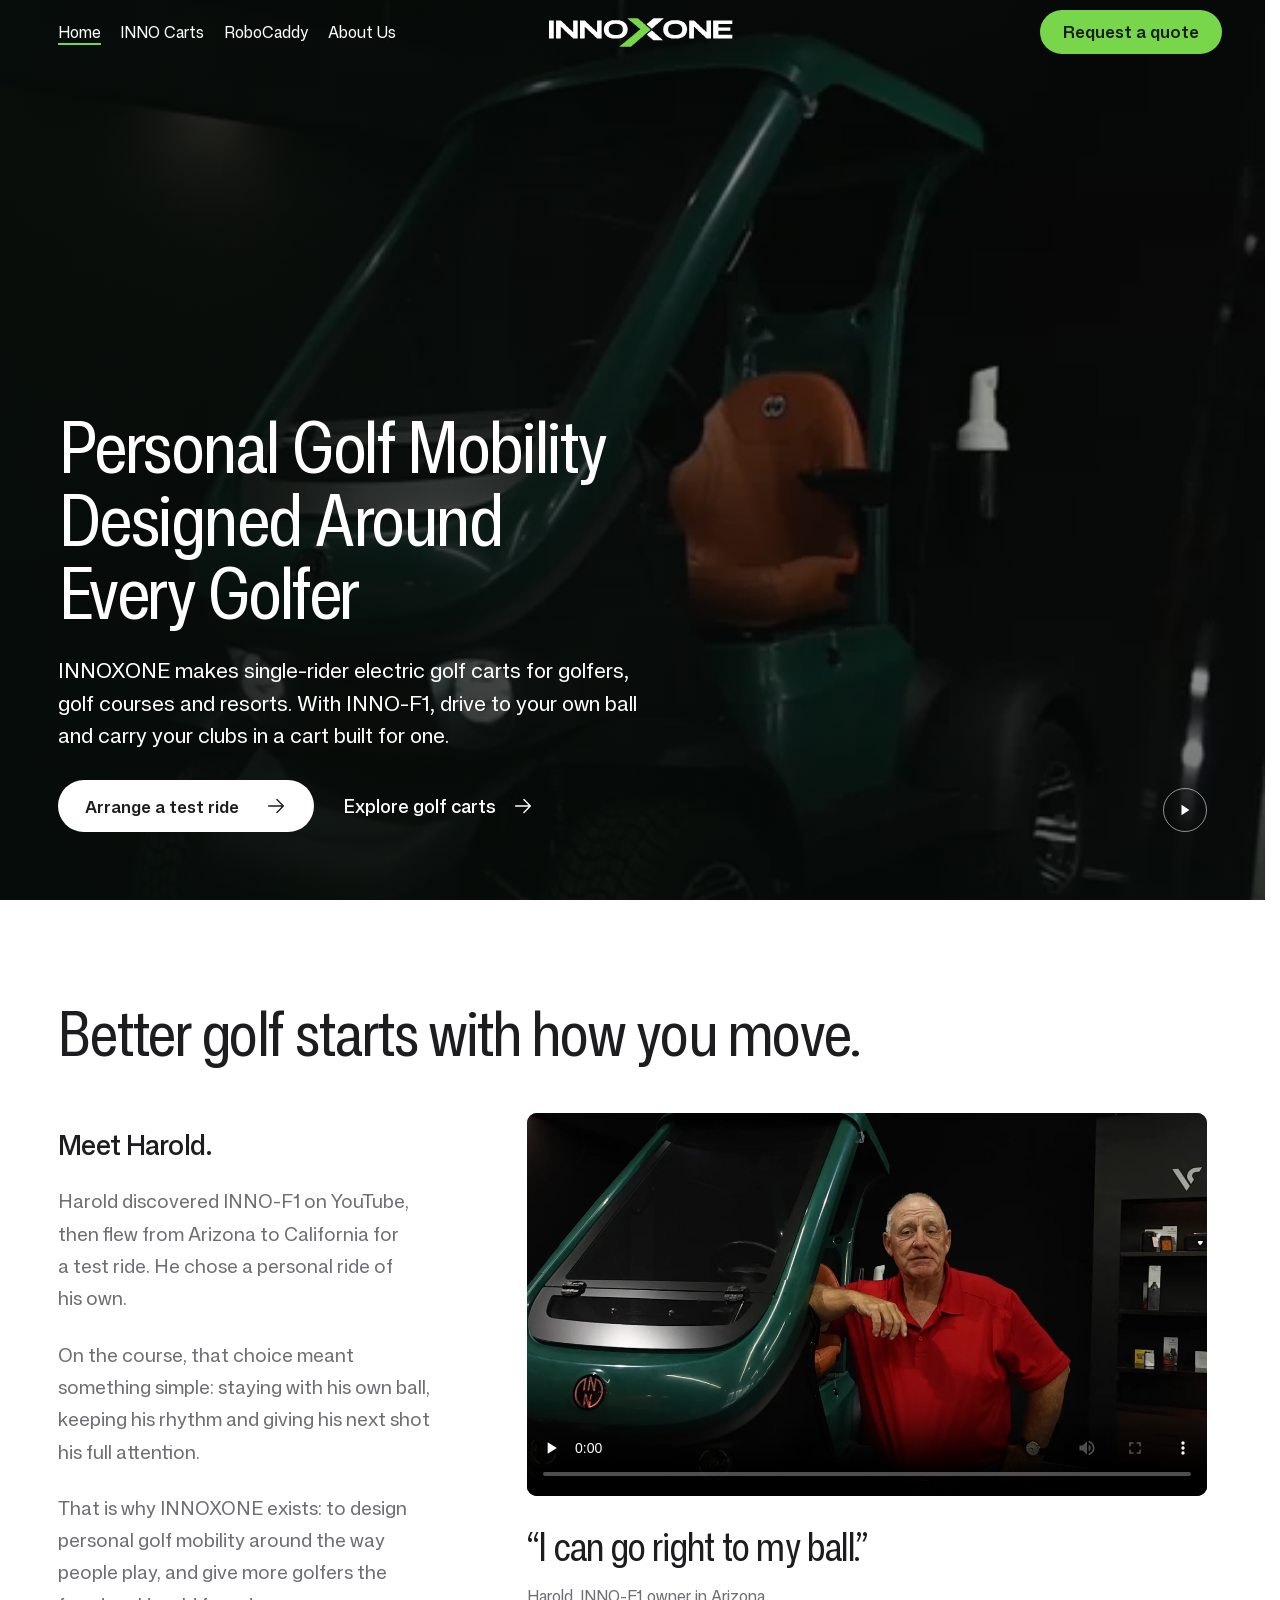
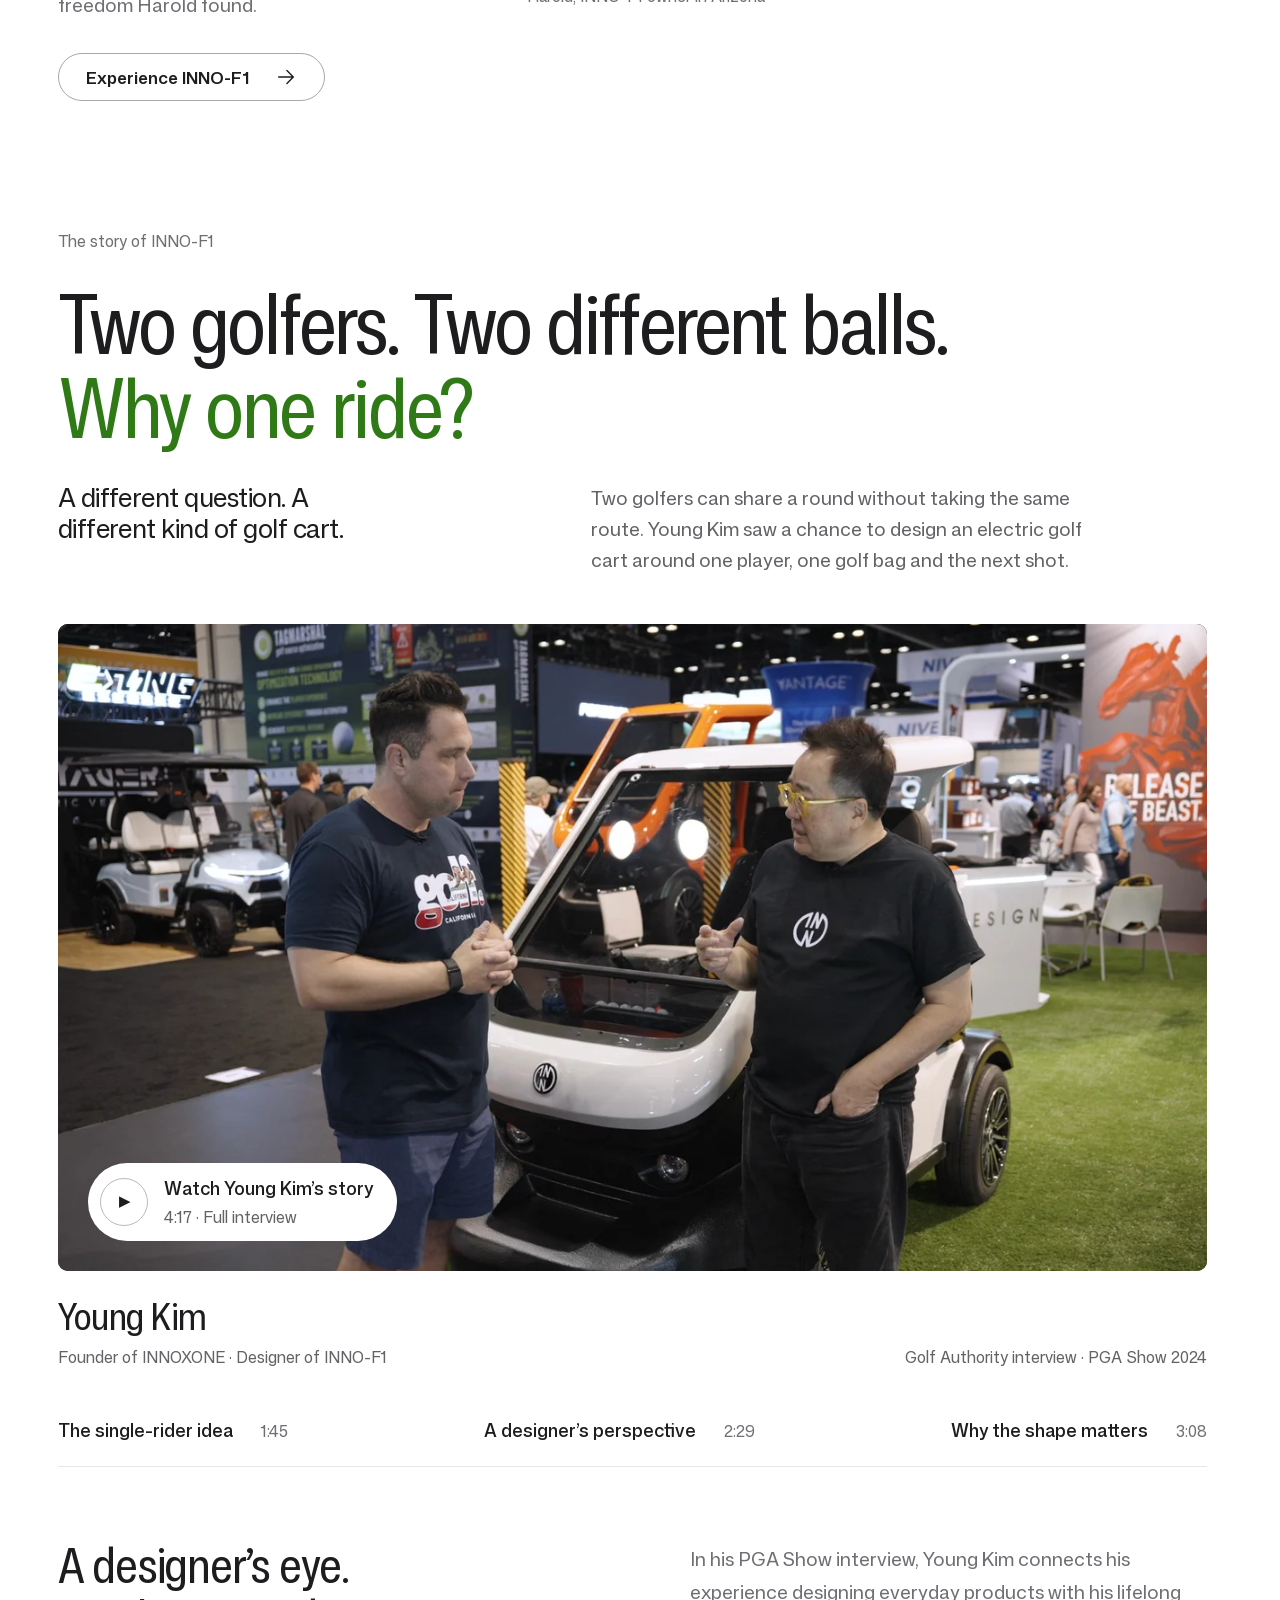
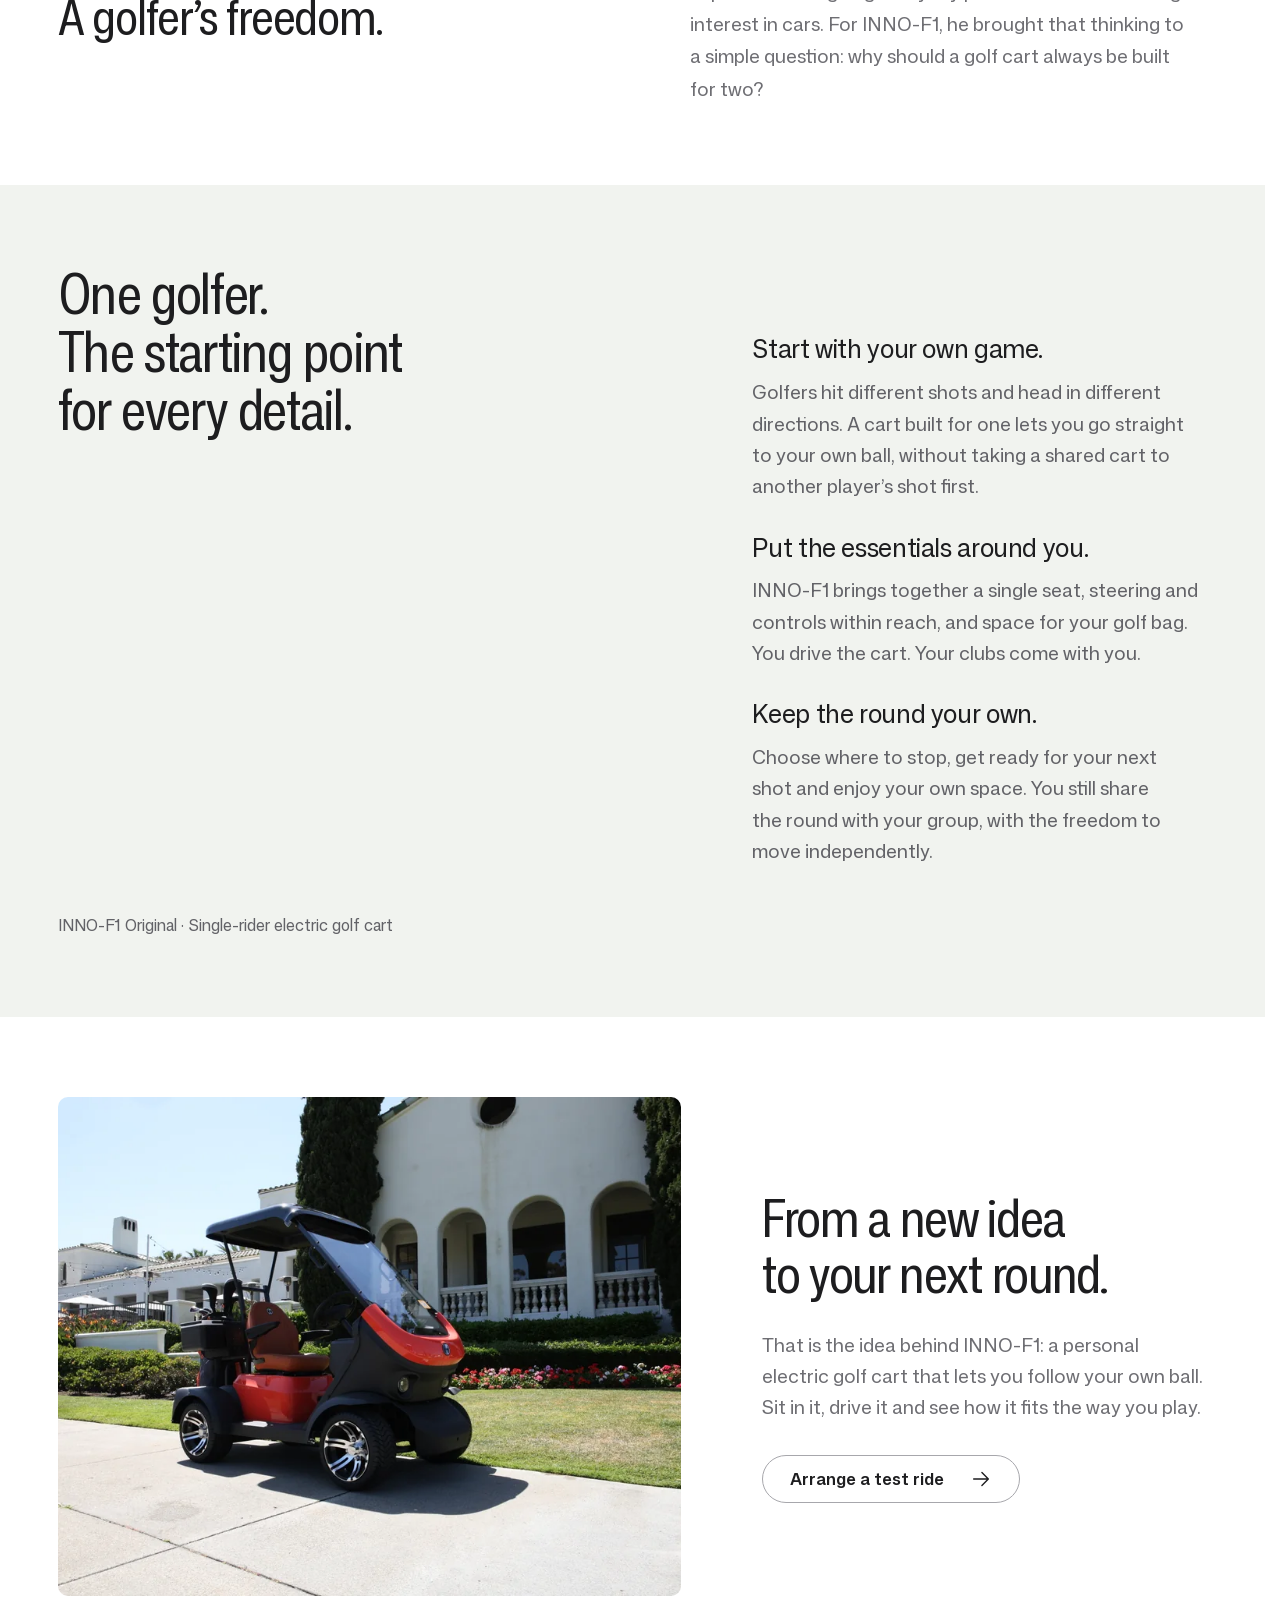
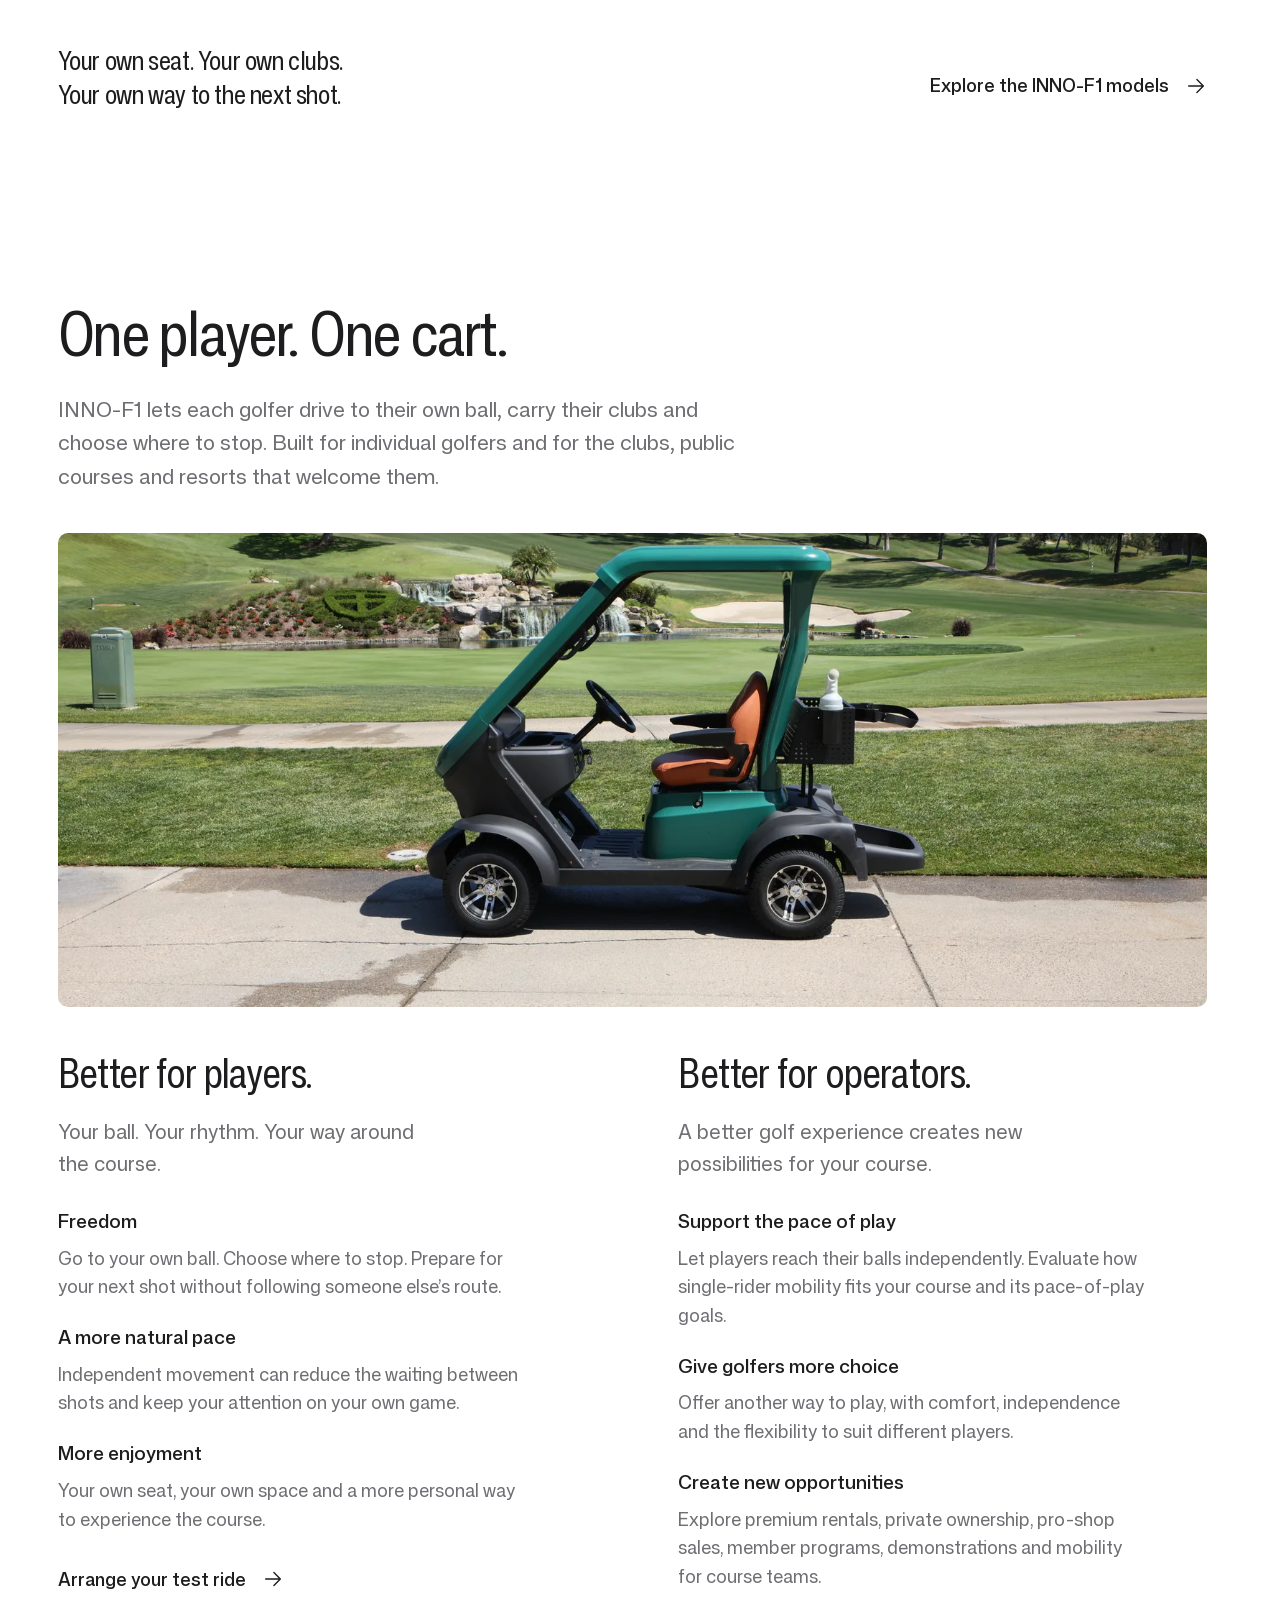
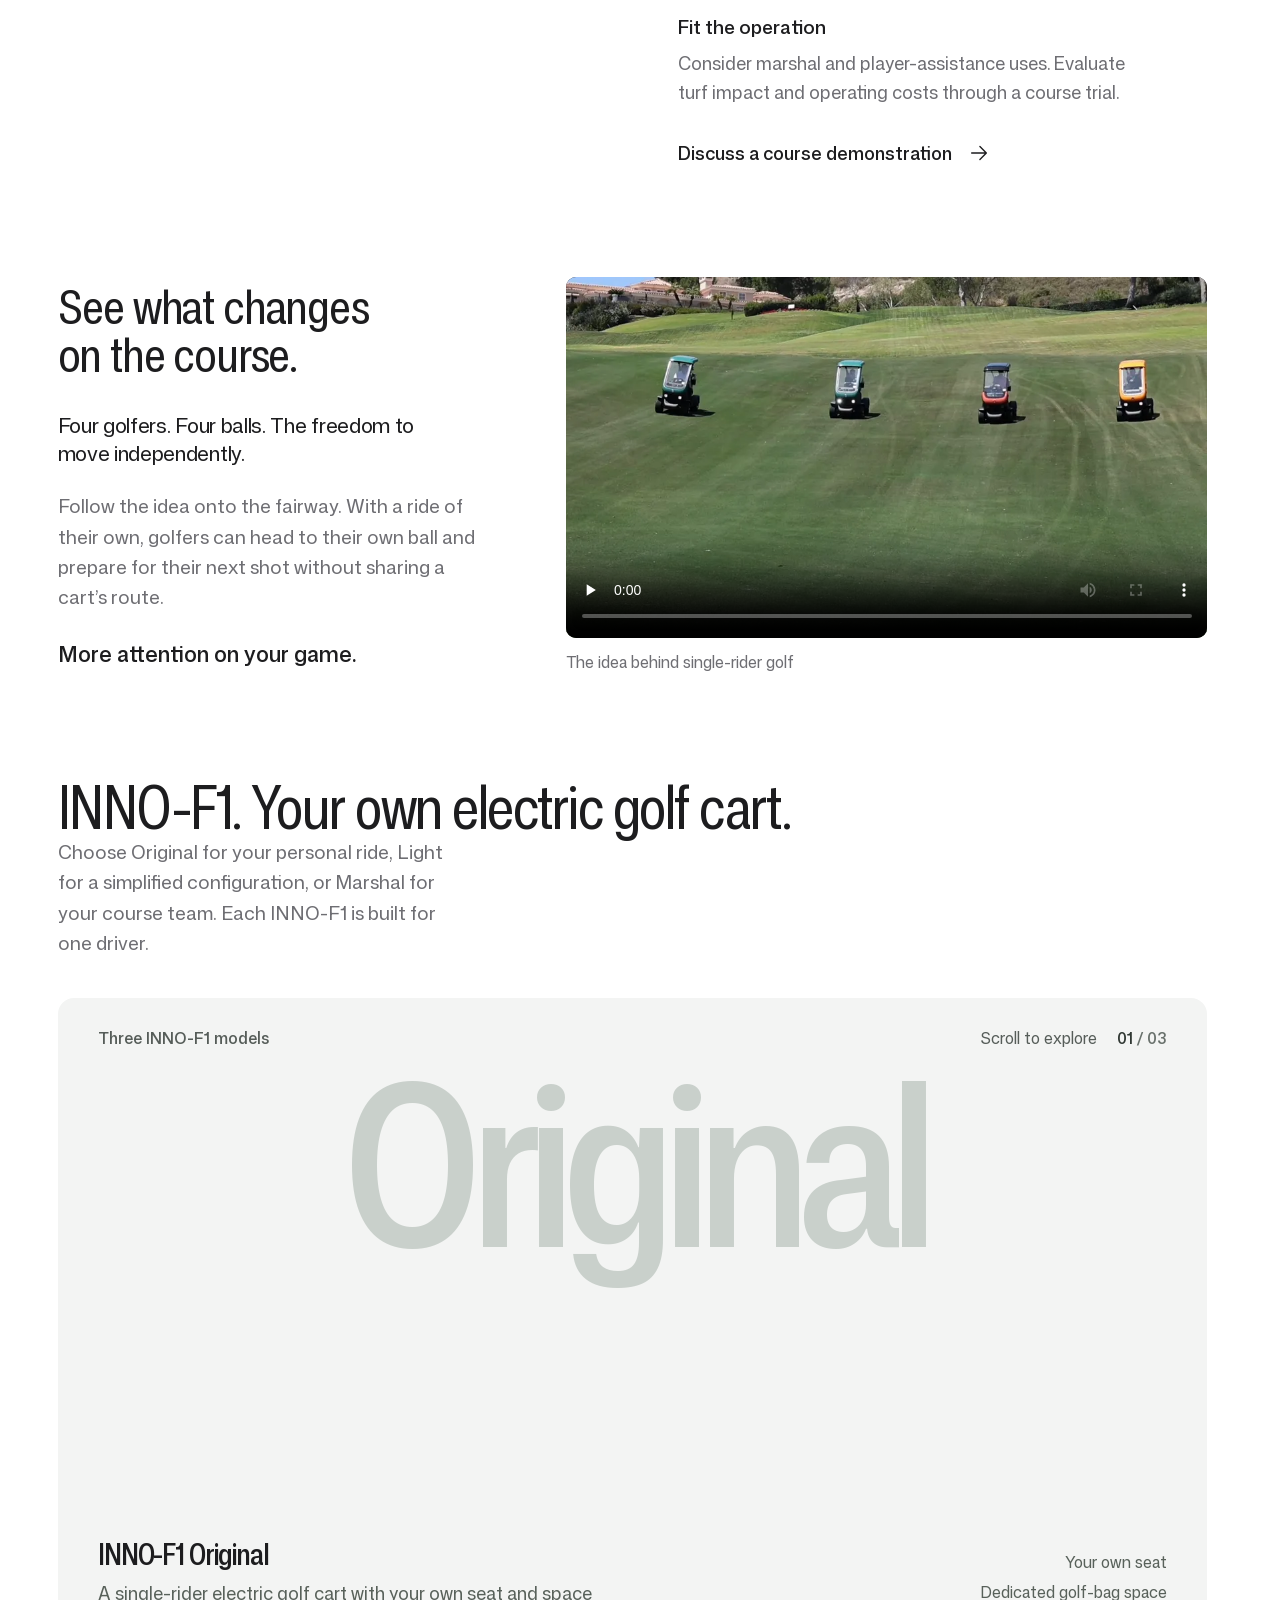
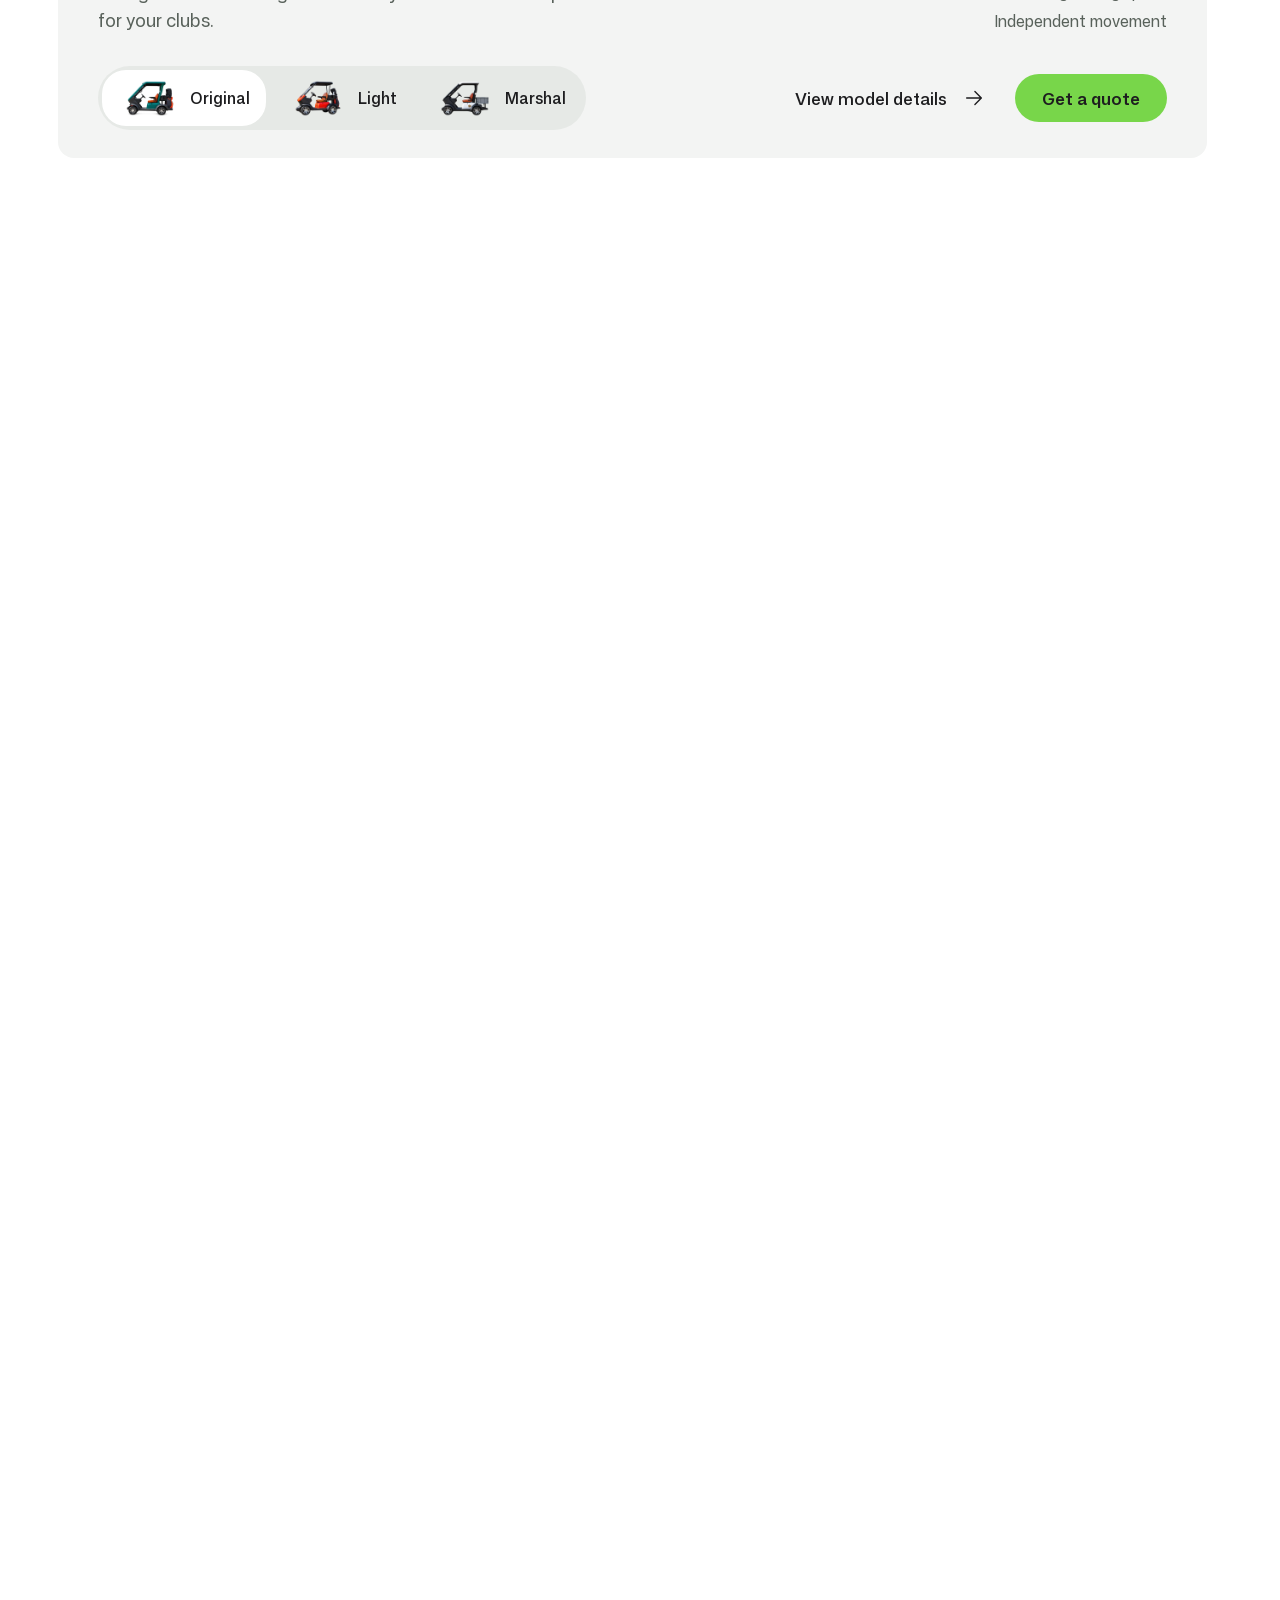
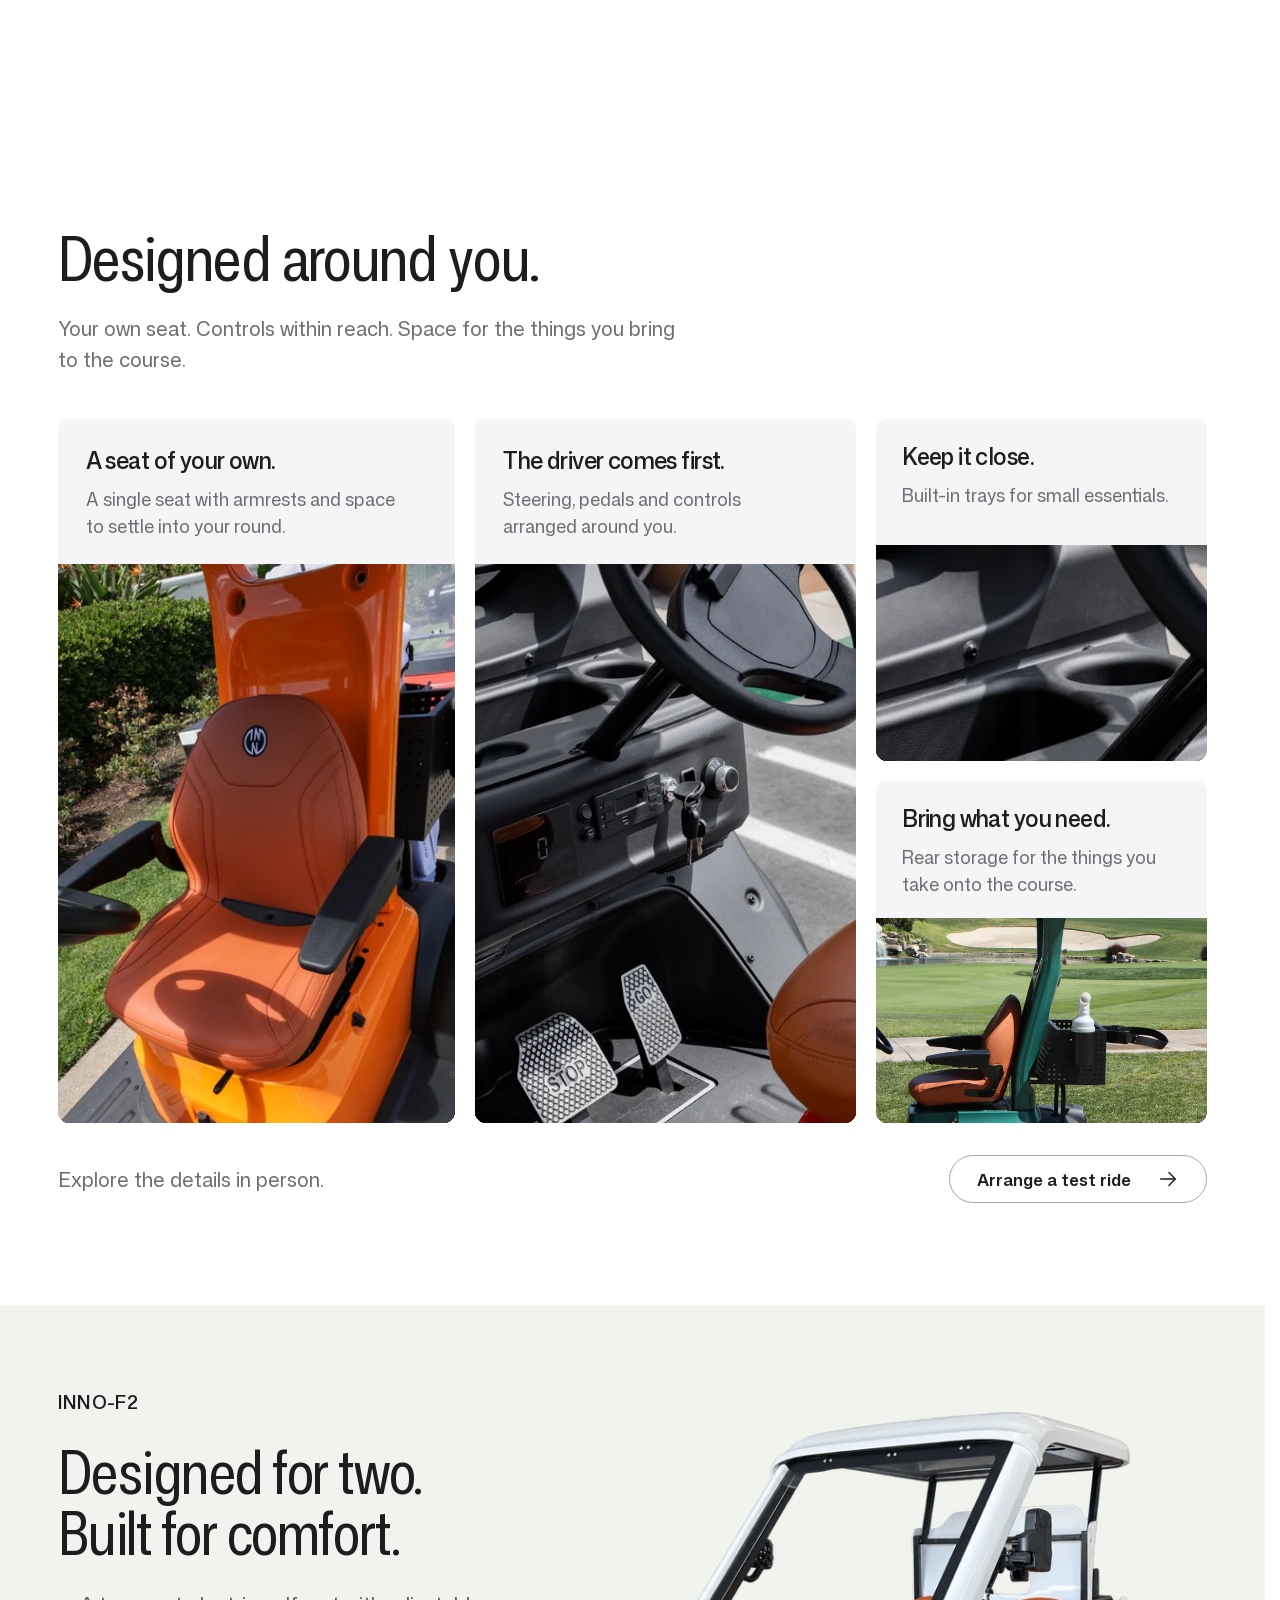
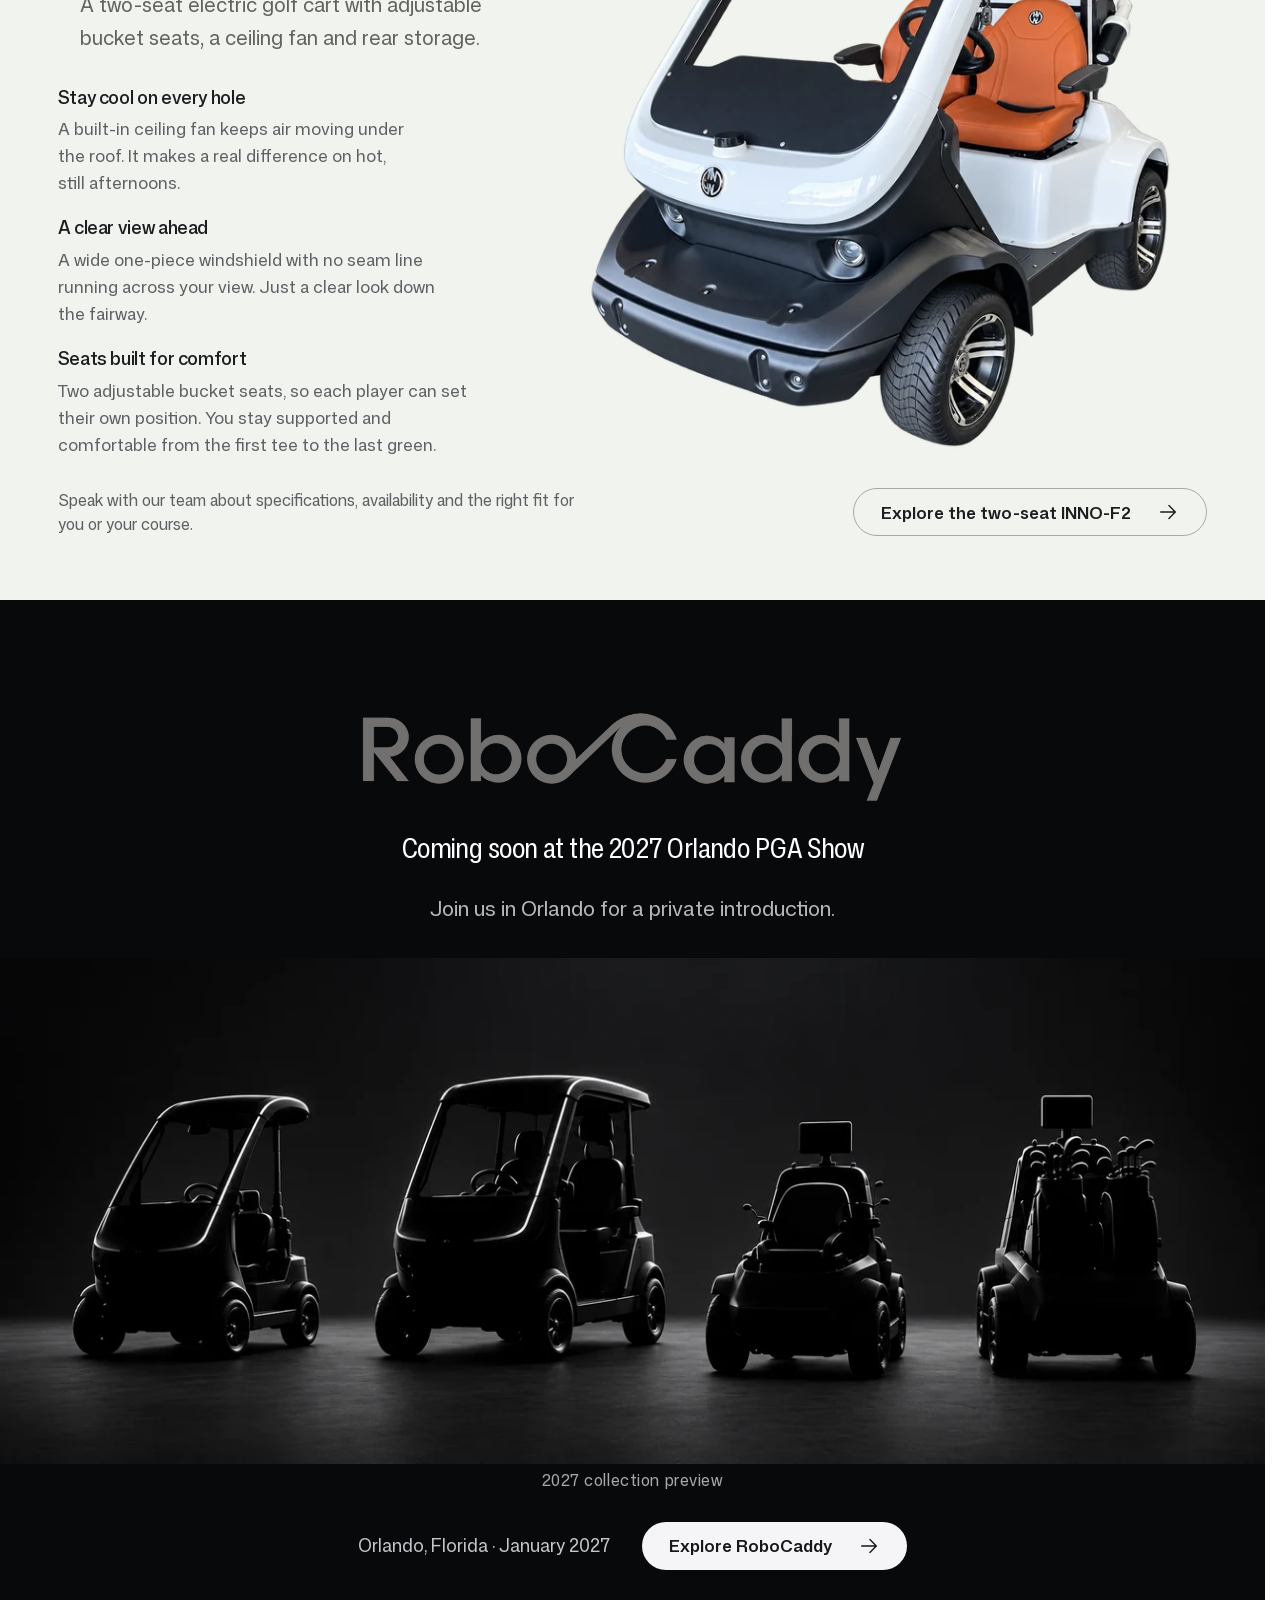
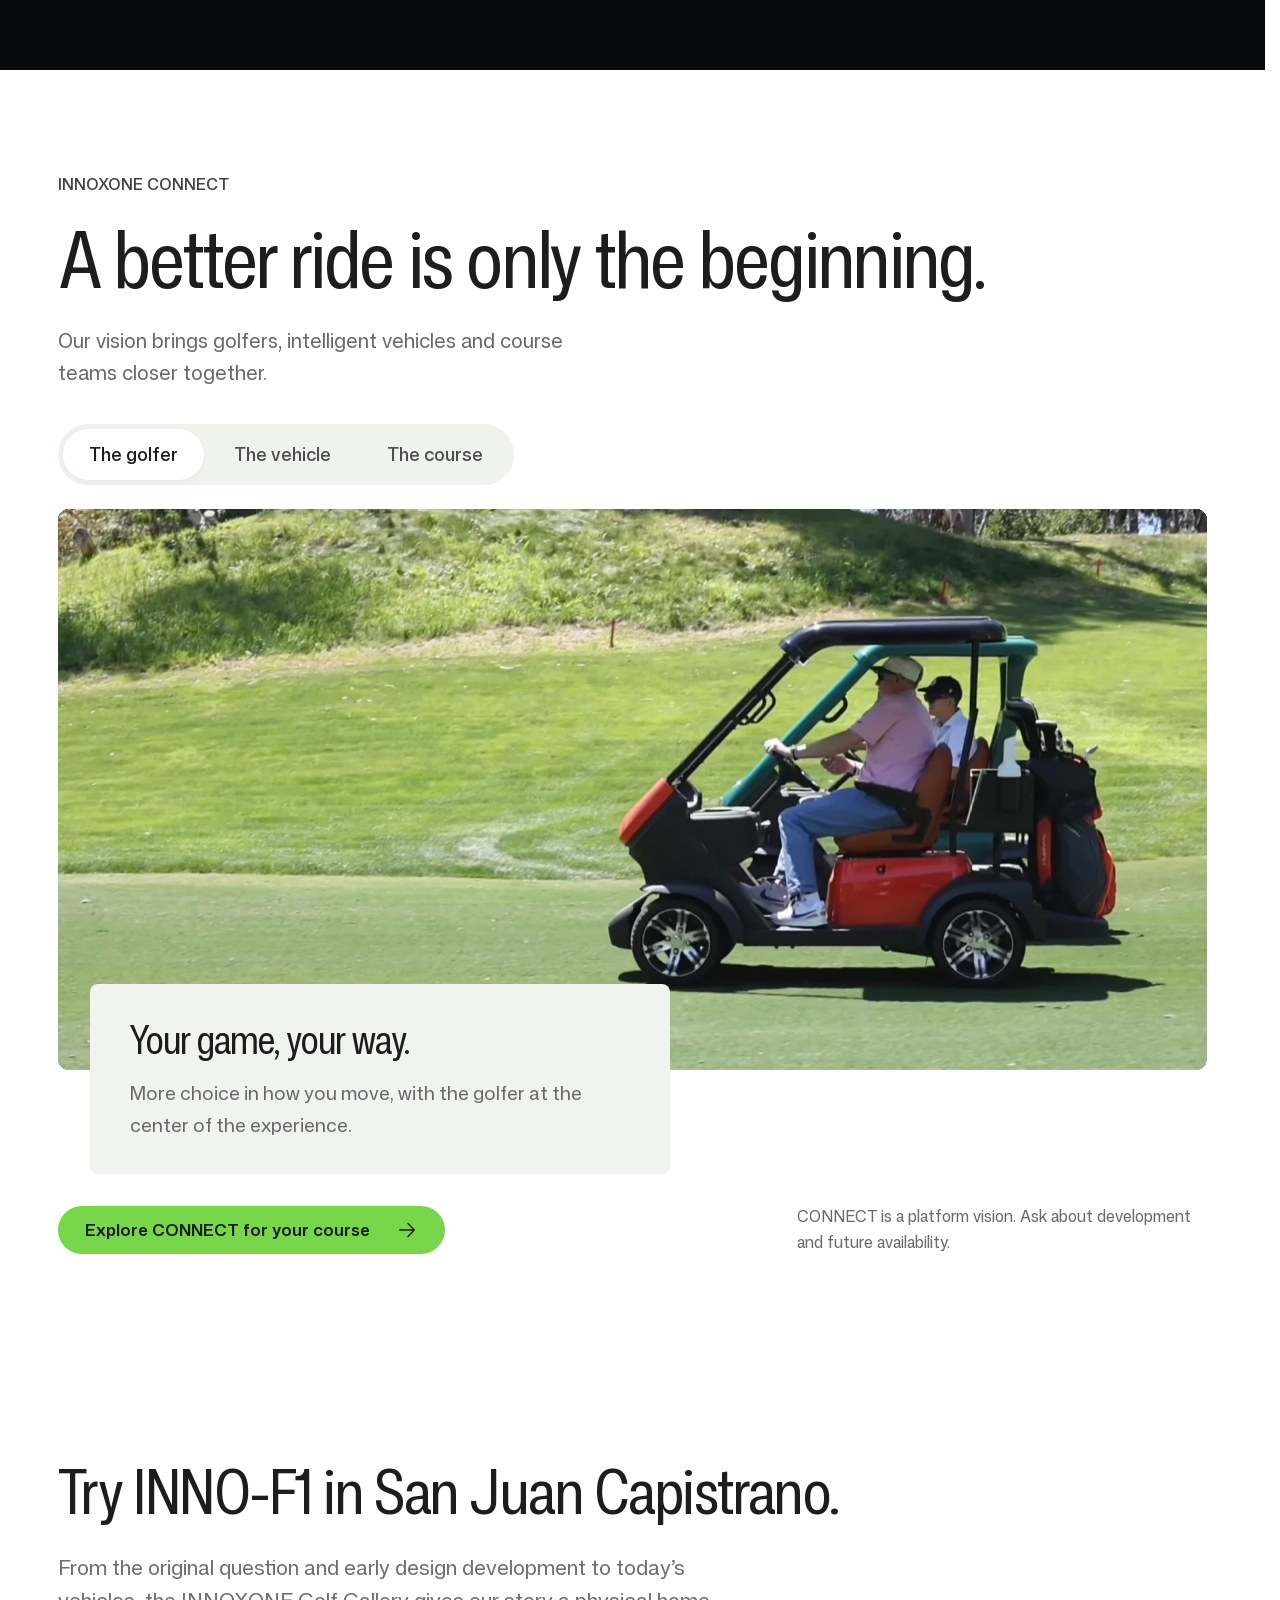
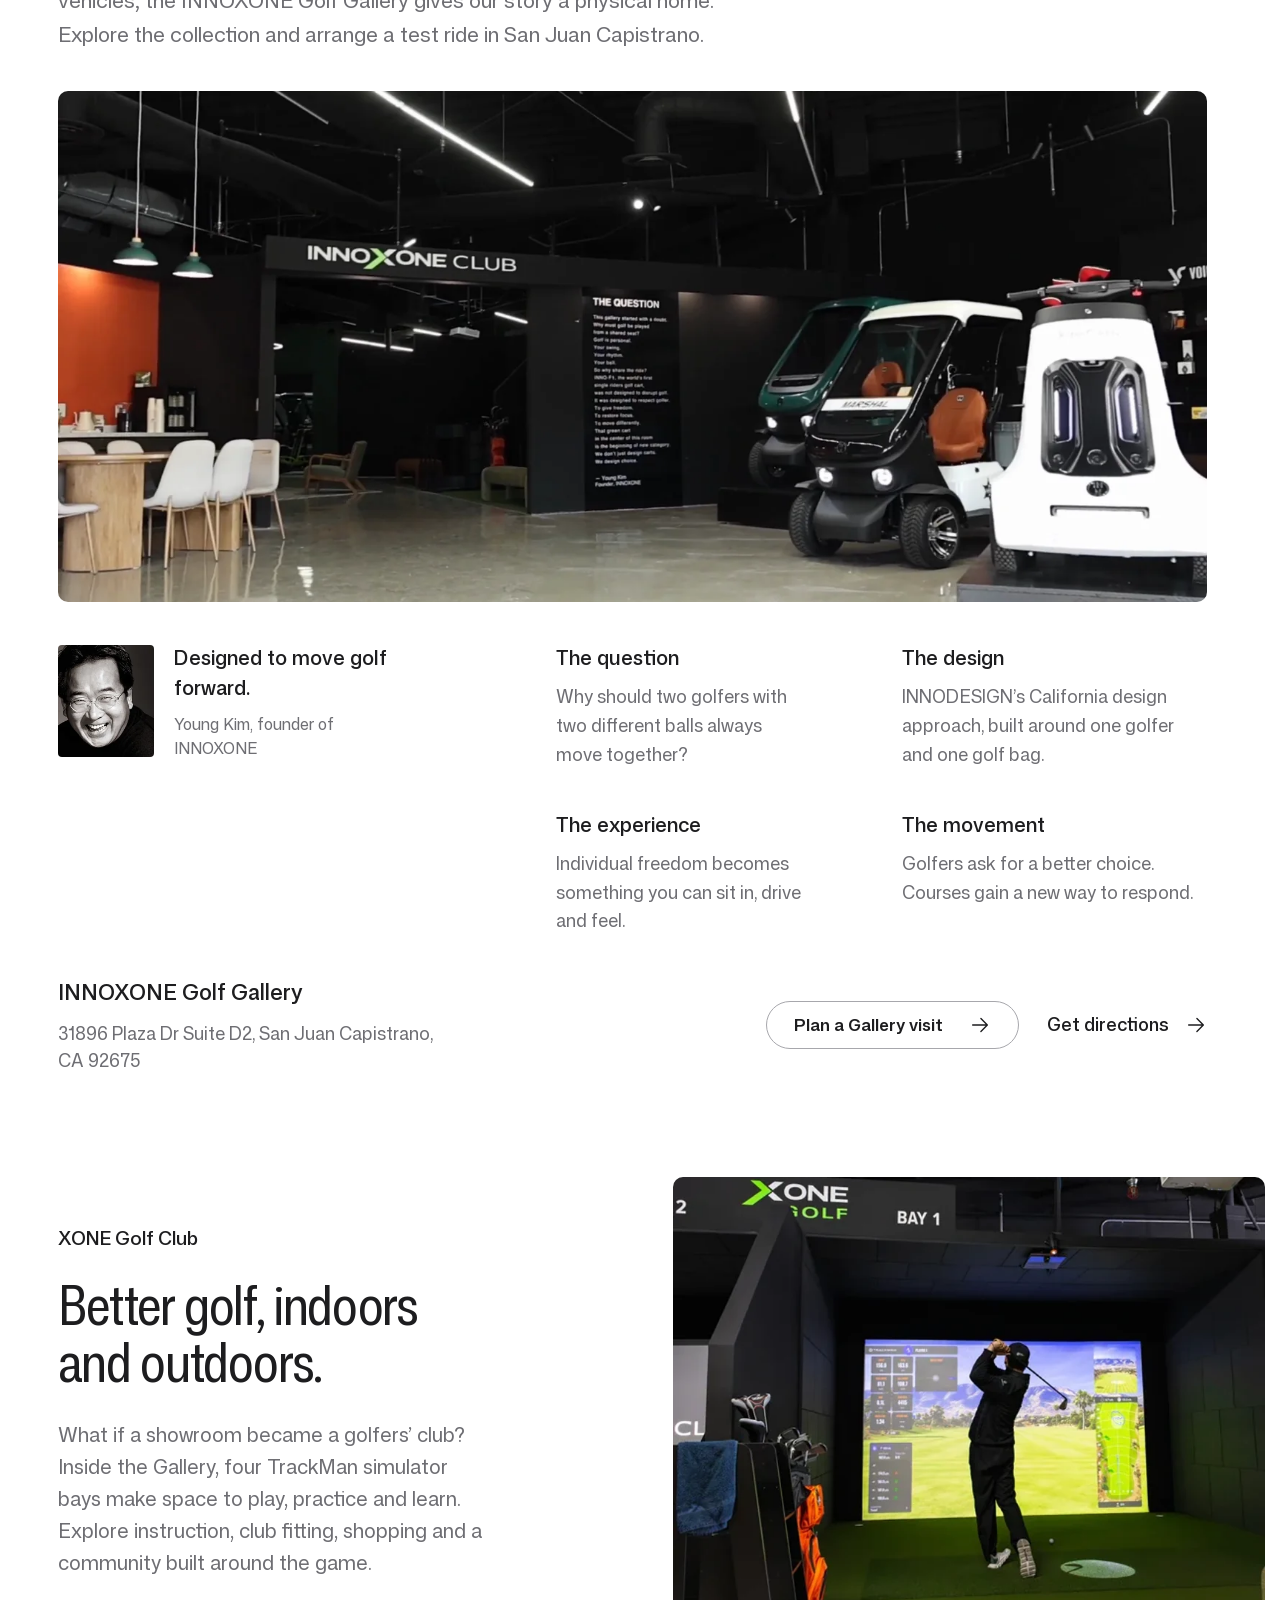
==== commit 56707bfb: "Introduce RoboCaddy storytelling and PGA Show visit requests" ====
--- a/index.html
+++ b/index.html
@@ -733,12 +733,12 @@
   :is(.pill,.text-link,.footer-directions):hover>.arrow{transform:none}
 }
 </style>
-<script type="application/ld+json">{"@context":"https://schema.org","@graph":[{"@type":"Organization","@id":"https://www.innoxone.com/#organization","name":"INNOXONE","url":"https://www.innoxone.com/","logo":"https://ausystems.github.io/innoxone/assets/innoxone-logo.svg","telephone":"+19493849663","email":"info@innoxone.com","address":{"@type":"PostalAddress","streetAddress":"31896 Plaza Dr Suite D2","addressLocality":"San Juan Capistrano","addressRegion":"CA","postalCode":"92675","addressCountry":"US"},"contactPoint":{"@type":"ContactPoint","telephone":"+19493849663","email":"info@innoxone.com","contactType":"sales and support"},"sameAs":["https://www.instagram.com/innoxone.golf","https://www.tiktok.com/@innoxone","https://www.youtube.com/@innodesign6980"]},{"@type":"WebSite","@id":"https://ausystems.github.io/innoxone/#website","url":"https://ausystems.github.io/innoxone/","name":"INNOXONE","publisher":{"@id":"https://www.innoxone.com/#organization"},"inLanguage":"en-US"},{"@type":["WebPage","FAQPage"],"@id":"https://ausystems.github.io/innoxone/#webpage","url":"https://ausystems.github.io/innoxone/","name":"INNOXONE | Single-Rider Electric Golf Carts & Golf Mobility","description":"Explore INNO-F1 electric golf carts, discover INNO-F2 and preview ROBOCADDY. Personal golf mobility for golfers and courses. Arrange a test ride.","isPartOf":{"@id":"https://ausystems.github.io/innoxone/#website"},"about":[{"@type":"Thing","name":"Personal golf mobility"},{"@type":"Thing","name":"INNO-F1 single-rider electric golf cart"},{"@type":"Thing","name":"INNO-F2 golf cart"},{"@type":"Thing","name":"ROBOCADDY Walk & Ride Golf"},{"@type":"Thing","name":"INNOXONE CONNECT and Intelligent Golf Operations"}],"primaryImageOfPage":{"@type":"ImageObject","url":"https://ausystems.github.io/innoxone/assets/social-preview.webp","width":1200,"height":630},"inLanguage":"en-US","mainEntity":[{"@type":"Question","name":"What is an INNO-F1 single-rider golf cart?","acceptedAnswer":{"@type":"Answer","text":"INNO-F1 is an electric golf cart built for one driver. Original and Light give golfers their own seat and space for a golf bag, so each player can drive to their own ball. Marshal provides rear utility storage for course teams. INNOXONE creates personal golf mobility for individual golfers, clubs, public courses and resorts."}},{"@type":"Question","name":"Which INNO-F1 is right for me?","acceptedAnswer":{"@type":"Answer","text":"Original is designed for personal golf mobility. Light offers a simplified single-rider configuration. Marshal focuses on course operations and player assistance, with rear utility storage. Contact us to discuss the configurations currently available."}},{"@type":"Question","name":"Can I try an INNO-F1 before deciding?","acceptedAnswer":{"@type":"Answer","text":"Contact us to arrange a test ride or a visit to the INNOXONE Golf Gallery. Tell us where you are based and which model interests you so we can confirm the available options."}},{"@type":"Question","name":"Can my course introduce single-rider golf?","acceptedAnswer":{"@type":"Answer","text":"Yes, you can speak with INNOXONE about demonstrations, premium rental options, member programs and mobility for course teams. Share your course location and goals. Program scope, availability and any operational benefits should be evaluated for your course."}},{"@type":"Question","name":"How can I meet ROBOCADDY at the PGA Show?","acceptedAnswer":{"@type":"Answer","text":"Yes. Apply for a private meeting at the 2027 Orlando PGA Show. Our team reviews each request and contacts applicants to arrange a time."}},{"@type":"Question","name":"How do I confirm price, delivery and availability?","acceptedAnswer":{"@type":"Answer","text":"Contact INNOXONE with your preferred model, quantity and delivery location. Our team can discuss the appropriate configuration and confirm current pricing, shipping arrangements and timing before you make a purchase."}},{"@type":"Question","name":"What are CONNECT and Intelligent Golf Operations?","acceptedAnswer":{"@type":"Answer","text":"INNOXONE CONNECT is our vision for linking golfers, intelligent vehicles and course operators. Intelligent Golf Operations is the broader direction combining mobility products, services and connected operations. Ask our team about development, course collaboration and future availability."}},{"@type":"Question","name":"Where is the INNOXONE Golf Gallery?","acceptedAnswer":{"@type":"Answer","text":"Visit 31896 Plaza Dr, Suite D2, San Juan Capistrano, CA 92675. Call or text 949-384-9663 before your visit to confirm hours, demonstrations and the models on display."}},{"@type":"Question","name":"What can I do at XONE Golf Club?","acceptedAnswer":{"@type":"Answer","text":"XONE Golf Club brings indoor golf into the INNOXONE Gallery with four TrackMan simulator bays. Visit xonegolf.com for bookings, instruction, current programs and opening hours."}},{"@type":"Question","name":"How do I get help with an INNO-F1 I already own?","acceptedAnswer":{"@type":"Answer","text":"Visit our Support page or email info@innoxone.com with your model and a description of what you need. The team can direct your product, service and warranty questions."}},{"@type":"Question","name":"Where can I learn more about INNO-F2?","acceptedAnswer":{"@type":"Answer","text":"Explore the INNO-F2 preview on this page, then contact INNOXONE to discuss specifications, available configurations and timing. Our team can help you understand the options for your own golf or your course."}}]}]}</script>
-</head><body id="top" class="home-page"><svg xmlns="http://www.w3.org/2000/svg" aria-hidden="true" style="position:absolute;width:0;height:0;overflow:hidden"><defs><symbol id="inno-wordmark" viewBox="0 0 1000 168"><path fill="currentColor" fill-rule="evenodd" d="M298 89 L298 118 L274 118 L267 110 L265 110 L251 95 L249 95 L235 80 L233 80 L219 65 L217 65 L217 64 L209 57 L209 117 L208 117 L208 118 L184 118 L184 24 L210 24 L224 39 L226 39 L240 54 L242 54 L242 55 L243 55 L257 70 L259 70 L272 84 L274 84 L274 24 L298 24 L298 89 Z M380 100 L394 97 L394 96 L398 95 L399 93 L401 93 L401 92 L404 90 L404 88 L406 87 L406 85 L407 85 L407 83 L408 83 L408 79 L409 79 L409 62 L408 62 L408 58 L407 58 L406 54 L405 54 L404 51 L403 51 L402 49 L400 49 L398 46 L396 46 L396 45 L394 45 L394 44 L391 44 L391 43 L387 43 L387 42 L381 42 L381 41 L364 41 L364 42 L358 42 L358 43 L354 43 L354 44 L351 44 L351 45 L347 46 L346 48 L344 48 L344 49 L340 52 L340 54 L338 55 L337 61 L336 61 L335 75 L336 75 L336 81 L337 81 L337 83 L338 83 L338 86 L340 87 L340 89 L341 89 L345 94 L347 94 L347 95 L349 95 L349 96 L351 96 L351 97 L354 97 L354 98 L357 98 L357 99 L363 99 L363 100 L380 100 Z M347 116 L340 115 L340 114 L338 114 L338 113 L336 113 L336 112 L330 110 L329 108 L327 108 L327 107 L317 98 L317 96 L316 96 L316 94 L315 94 L315 92 L314 92 L314 90 L313 90 L313 88 L312 88 L311 80 L310 80 L310 61 L311 61 L312 53 L313 53 L313 51 L314 51 L316 45 L318 44 L318 42 L319 42 L327 33 L329 33 L330 31 L332 31 L332 30 L334 30 L334 29 L336 29 L336 28 L338 28 L338 27 L341 27 L341 26 L344 26 L344 25 L347 25 L347 24 L352 24 L352 23 L359 23 L359 22 L386 22 L386 23 L393 23 L393 24 L397 24 L397 25 L401 25 L401 26 L404 26 L404 27 L406 27 L406 28 L409 28 L409 29 L413 30 L414 32 L416 32 L417 34 L419 34 L419 35 L426 41 L426 43 L428 44 L428 46 L430 47 L431 52 L432 52 L432 54 L433 54 L434 63 L435 63 L435 78 L434 78 L434 83 L433 83 L432 90 L431 90 L430 94 L428 95 L428 97 L426 98 L426 100 L425 100 L419 107 L417 107 L416 109 L414 109 L413 111 L411 111 L411 112 L409 112 L409 113 L407 113 L407 114 L398 116 L398 117 L387 118 L387 119 L358 119 L358 118 L351 118 L351 117 L347 117 L347 116 Z M784 65 L784 118 L760 118 L760 117 L759 117 L759 24 L785 24 L785 25 L786 25 L788 28 L790 28 L805 44 L807 44 L821 59 L823 59 L837 74 L839 74 L848 84 L850 84 L850 24 L874 24 L874 117 L873 117 L873 118 L850 118 L850 117 L849 117 L848 115 L846 115 L832 100 L830 100 L815 84 L813 84 L799 69 L797 69 L786 57 L784 57 L784 65 Z M137 75 L138 75 L146 84 L148 84 L148 24 L172 24 L172 118 L148 118 L148 117 L147 117 L142 111 L140 111 L126 96 L124 96 L110 81 L108 81 L93 65 L91 65 L84 57 L82 57 L82 58 L83 58 L83 117 L82 117 L82 118 L58 118 L58 24 L83 24 L83 25 L85 25 L99 40 L101 40 L115 55 L117 55 L117 56 L118 56 L132 71 L134 71 L137 75 Z M915 118 L886 118 L886 117 L885 117 L885 24 L986 24 L986 42 L913 42 L913 61 L976 61 L976 77 L975 77 L975 78 L913 78 L913 99 L986 99 L986 118 L915 118 Z M702 98 L707 97 L707 96 L709 96 L710 94 L712 94 L712 93 L718 88 L718 86 L719 86 L719 84 L720 84 L720 82 L721 82 L721 78 L722 78 L722 63 L721 63 L721 59 L720 59 L718 53 L717 53 L712 47 L710 47 L710 46 L708 46 L708 45 L706 45 L706 44 L703 44 L703 43 L700 43 L700 42 L693 42 L693 41 L670 42 L670 43 L667 43 L667 44 L664 44 L664 45 L658 47 L658 48 L652 53 L652 55 L651 55 L651 57 L650 57 L650 60 L649 60 L649 64 L648 64 L648 77 L649 77 L649 82 L650 82 L652 88 L653 88 L658 94 L660 94 L661 96 L664 96 L664 97 L670 98 L670 99 L676 99 L676 100 L694 100 L694 99 L700 99 L700 98 L702 98 Z M21 64 L21 24 L46 24 L46 118 L21 118 L21 64 Z M741 45 L742 48 L743 48 L743 50 L744 50 L744 52 L745 52 L746 59 L747 59 L747 65 L748 65 L748 76 L747 76 L747 82 L746 82 L745 89 L744 89 L744 91 L743 91 L741 97 L738 99 L738 101 L737 101 L733 106 L731 106 L729 109 L727 109 L727 110 L725 110 L724 112 L719 113 L719 114 L717 114 L717 115 L710 116 L710 117 L706 117 L706 118 L700 118 L700 119 L670 119 L670 118 L664 118 L664 117 L656 116 L656 115 L653 115 L653 114 L651 114 L651 113 L646 112 L645 110 L641 109 L638 105 L636 105 L636 104 L633 102 L633 100 L630 98 L630 96 L628 95 L628 93 L627 93 L627 91 L626 91 L626 89 L625 89 L624 82 L623 82 L622 67 L623 67 L623 59 L624 59 L624 55 L625 55 L625 53 L626 53 L626 50 L627 50 L628 46 L630 45 L630 43 L633 41 L633 39 L634 39 L636 36 L638 36 L640 33 L642 33 L643 31 L645 31 L645 30 L647 30 L647 29 L649 29 L649 28 L651 28 L651 27 L654 27 L654 26 L657 26 L657 25 L660 25 L660 24 L671 23 L671 22 L699 22 L699 23 L705 23 L705 24 L710 24 L710 25 L717 26 L717 27 L719 27 L719 28 L721 28 L721 29 L723 29 L723 30 L729 32 L732 36 L734 36 L734 37 L738 40 L738 42 L739 42 L741 45 Z M548 108 L546 108 L542 103 L540 103 L540 102 L536 99 L536 97 L539 96 L544 90 L546 90 L551 84 L553 84 L558 78 L560 78 L561 76 L563 76 L565 79 L567 79 L573 86 L575 86 L581 93 L583 93 L588 99 L590 99 L596 106 L598 106 L604 113 L606 113 L612 120 L614 120 L614 121 L615 121 L619 126 L621 126 L622 128 L570 128 L570 127 L569 127 L567 124 L565 124 L561 119 L559 119 L554 113 L552 113 L548 108 Z M583 12 L624 12 L624 14 L623 14 L621 17 L619 17 L614 23 L612 23 L607 29 L605 29 L600 35 L598 35 L598 36 L597 36 L592 42 L590 42 L585 48 L583 48 L578 54 L576 54 L571 60 L569 60 L563 67 L561 67 L561 66 L560 66 L556 61 L554 61 L548 54 L546 54 L540 47 L538 47 L538 46 L535 44 L535 42 L536 42 L537 40 L539 40 L543 35 L545 35 L549 30 L551 30 L554 26 L556 26 L560 21 L562 21 L562 20 L563 20 L566 16 L568 16 L571 12 L583 12 Z"/><path fill="var(--green)" fill-rule="evenodd" d="M436 162 L392 162 L392 160 L393 160 L394 158 L396 158 L400 153 L402 153 L406 148 L408 148 L411 144 L413 144 L417 139 L419 139 L423 134 L425 134 L429 129 L431 129 L435 124 L437 124 L440 120 L442 120 L442 119 L443 119 L446 115 L448 115 L452 110 L454 110 L457 106 L459 106 L459 105 L460 105 L463 101 L465 101 L469 96 L471 96 L474 92 L476 92 L480 87 L482 87 L482 86 L483 86 L486 82 L488 82 L492 77 L494 77 L497 73 L499 73 L499 72 L501 71 L501 69 L500 69 L497 65 L495 65 L490 59 L488 59 L484 54 L482 54 L478 49 L476 49 L471 43 L469 43 L465 38 L463 38 L459 33 L457 33 L457 32 L456 32 L452 27 L450 27 L446 22 L444 22 L440 17 L438 17 L438 16 L435 14 L435 12 L489 12 L489 13 L491 13 L495 18 L497 18 L503 25 L505 25 L511 32 L513 32 L519 39 L521 39 L526 45 L528 45 L534 52 L536 52 L542 59 L544 59 L550 66 L552 66 L557 72 L554 73 L549 79 L547 79 L542 85 L540 85 L535 91 L533 91 L527 98 L525 98 L520 104 L518 104 L513 110 L511 110 L506 116 L504 116 L499 122 L497 122 L492 128 L490 128 L484 135 L482 135 L477 141 L475 141 L470 147 L468 147 L463 153 L461 153 L461 154 L460 154 L456 159 L454 159 L452 162 L436 162 Z"/></symbol></defs></svg><div id="app"><a class="skip-link" href="#main">Skip to content</a><header class="inno-header on-dark" id="site-header"><nav class="nav-inner wrap" aria-label="Main navigation"><div class="nav-left"><a aria-current="page" class="" href="./">Home</a><a class="" href="golf-carts-products/">Golf Carts &amp; Products</a><a class="" href="about/">About Us</a></div><button class="menu-button" aria-controls="mobile-menu" aria-expanded="false"><span class="menu-icon" aria-hidden="true"></span>Menu</button><a class="wordmark" href="#top" aria-label="INNOXONE home"><svg viewBox="0 0 1000 168" xmlns="http://www.w3.org/2000/svg" aria-hidden="true"><use href="#inno-wordmark"/></svg></a><div class="nav-right"><a class="pill" href="contact/"><span class="cta-wide">Request a quote</span><span class="cta-short">Inquire</span></a></div></nav></header><div id="models-flyout" class="models-flyout" hidden><div class="models-grid"><a href="golf-carts-products/#lineup"><h3>INNO F1</h3><img src="assets/f1-original.webp" width="1200" height="700" alt="INNO F1 side profile" loading="lazy" decoding="async"><span class="model-chip">Single rider</span></a></div></div><div id="mobile-menu" class="mobile-menu" role="dialog" aria-modal="true" aria-label="Main menu" hidden><div class="menu-top"><a href="#top" class="wordmark" aria-label="INNOXONE home"><svg viewBox="0 0 1000 168" xmlns="http://www.w3.org/2000/svg" aria-hidden="true"><use href="#inno-wordmark"/></svg></a><button class="menu-close">Close <span aria-hidden="true">×</span></button></div><div class="menu-layout"><div class="menu-primary"><nav aria-label="Mobile navigation"><a aria-current="page" class="" href="./">Home</a><a class="" href="golf-carts-products/">Golf Carts &amp; Products</a><a class="" href="about/">About Us</a><a class="" href="contact/">Contact</a></nav><div class="menu-contact"><a href="tel:+19493849663">949-384-XONE (9663)</a><a href="mailto:info@innoxone.com">info@innoxone.com</a><p>31896 Plaza Dr Suite D2, San Juan Capistrano, CA 92675</p></div></div><a class="menu-story" href="golf-carts-products/"><figure><img src="assets/origin-drive-960.webp" width="960" height="640" alt="An orange INNO-F1 parked outside the clubhouse." loading="lazy" decoding="async"></figure><span class="menu-story-copy"><span>Find your own way around the course.</span><span class="menu-story-action">Explore the collection <span aria-hidden="true">↗</span></span></span></a></div></div><main id="main"><section id="hero" class="inno-hero on-dark" aria-labelledby="hero-title"><picture><source media="(max-width:767px)" srcset="assets/hero-gallery-mobile-480.webp 480w, assets/hero-gallery-mobile-768.webp 768w" sizes="100vw"><img class="hero-poster" src="assets/hero-gallery-1920.webp" srcset="assets/hero-gallery-768.webp 768w, assets/hero-gallery-1280.webp 1280w, assets/hero-gallery-1920.webp 1920w" sizes="100vw" alt="INNO-F1 Original on display in the INNOXONE Golf Gallery." width="1920" height="1080" fetchpriority="high" decoding="async"></picture><video class="hero-video" muted autoplay loop playsinline preload="metadata" aria-hidden="true"></video><div class="hero-content wrap"><h1 class="display" id="hero-title" data-reveal-title><span class="line-mask"><span>Personal Golf Mobility</span></span> <span class="line-mask"><span>Designed Around</span></span> <span class="line-mask"><span>Every Golfer</span></span></h1><p>INNOXONE makes single-rider electric golf carts for golfers, golf courses and resorts. With INNO-F1, drive to your own ball and carry your clubs in a cart built for one.</p><div class="hero-actions"><a class="pill pill-white" href="contact/?interest=test-ride">Arrange a test ride<svg class="arrow" viewBox="0 0 24 24" aria-hidden="true"><path d="M4 12h15M13 5l7 7-7 7"/></svg></a><a class="text-link" href="golf-carts-products/">Explore golf carts<svg class="arrow" viewBox="0 0 24 24" aria-hidden="true"><path d="M4 12h15M13 5l7 7-7 7"/></svg></a></div></div><button class="video-toggle" aria-label="Play hero video" aria-pressed="false"><svg viewBox="0 0 16 16" aria-hidden="true"><path d="M4 2l9 6-9 6Z"/></svg></button></section><section class="inno-harold" id="story" aria-labelledby="harold-title"><div class="wrap"><h2 class="display story-heading reveal-lines" id="harold-title" data-reveal-title>Better golf starts with how you move.</h2><div class="harold-grid"><div class="harold-copy"><h3>Meet Harold.</h3><p>Harold discovered INNO-F1 on YouTube, then flew from Arizona to California for a test ride. He chose a personal ride of his own.</p><p>On the course, that choice meant something simple: staying with his own ball, keeping his rhythm and giving his next shot his full attention.</p><p>That is why INNOXONE exists: to design personal golf mobility around the way people play, and give more golfers the freedom Harold found.</p><a class="pill pill-outline" href="contact/?interest=test-ride">Experience INNO-F1<svg class="arrow" viewBox="0 0 24 24" aria-hidden="true"><path d="M4 12h15M13 5l7 7-7 7"/></svg></a></div><div class="harold-media"><video class="story-film" controls playsinline preload="none" loading="lazy" poster="assets/harold-poster.webp" aria-label="Harold’s INNO-F1 story"><source src="assets/harold-story.mp4" type="video/mp4"><track kind="captions" srclang="en" label="English" src="assets/harold-story.vtt" default>Your browser does not support embedded video. <a href="assets/harold-story.mp4">Watch Harold’s story</a>.</video><img class="film-print-poster" src="assets/harold-poster.webp" width="1920" height="1080" alt="Harold sharing his INNO-F1 experience." loading="lazy" decoding="async"><p class="harold-quote">“I can go right to my ball.”<span>Harold, INNO-F1 owner in Arizona</span></p></div></div></div></section><section class="inno-origin" id="origin" aria-labelledby="origin-title"><div class="wrap"><p class="origin-label">The story of INNO-F1</p><div class="origin-intro"><h2 class="display" id="origin-title" data-reveal-title><span>Two golfers.</span> <span>Two different balls.</span> <span class="origin-question">Why one ride?</span></h2><div class="origin-lede"><p class="origin-intro-title">A different question. A different kind of golf cart.</p><p>Two golfers can share a round without taking the same route. Young Kim saw a chance to design an electric golf cart around one player, one golf bag and the next shot.</p></div></div></div><figure class="origin-film"><div class="origin-screen"><video id="founder-film" class="story-film" tabindex="0" controls playsinline preload="none" loading="lazy" hidden aria-label="Young Kim explains INNO-F1 at the 2024 PGA Show"><source src="assets/young-kim-story.mp4" type="video/mp4"><track kind="captions" srclang="en" label="English" src="assets/young-kim-story.vtt" default>Your browser does not support embedded video. <a href="assets/young-kim-story.mp4">Watch Young Kim’s interview</a>.</video><img class="founder-cover" src="assets/young-kim-1280.webp" srcset="assets/young-kim-640.webp 640w, assets/young-kim-800.webp 800w, assets/young-kim-1280.webp 1280w, assets/young-kim-1600.webp 1600w, assets/young-kim-1920.webp 1920w" sizes="100vw" fetchpriority="low" width="1920" height="1080" alt="Young Kim speaking into a microphone beside INNO-F1 at the 2024 PGA Show." loading="lazy" decoding="async"><button class="founder-play" aria-controls="founder-film"><span class="founder-play-icon" aria-hidden="true">▶</span><span>Watch Young Kim’s story<small>4:17 · Full interview</small></span></button><noscript><a class="founder-direct" href="assets/young-kim-story.mp4">Watch Young Kim’s interview · 4:17</a></noscript></div><figcaption class="wrap"><div><h3 class="display">Young Kim</h3><p>Founder of INNOXONE · Designer of INNO-F1</p></div><p class="origin-film-context">Golf Authority interview · PGA Show 2024</p></figcaption><div class="wrap"><div class="founder-chapters" role="group" aria-label="Interview chapters"><button data-film-time="105.3" aria-controls="founder-film">The single-rider idea<span>1:45</span></button><button data-film-time="149.4" aria-controls="founder-film">A designer’s perspective<span>2:29</span></button><button data-film-time="188" aria-controls="founder-film">Why the shape matters<span>3:08</span></button></div></div></figure><div class="wrap"><div class="origin-perspective"><h3 class="display"><span>A designer’s eye.</span> <span>A golfer’s freedom.</span></h3><p>In his PGA Show interview, Young Kim connects his experience designing everyday products with his lifelong interest in cars. For INNO-F1, he brought that thinking to a simple question: why should a golf cart always be built for two?</p></div></div><div class="origin-design"><div class="wrap origin-design-inner"><div class="origin-design-visual"><h3 class="display"><span>One golfer.</span> <span>The starting point</span> <span>for every detail.</span></h3><div class="origin-product"><img src="assets/f1-original.webp" srcset="assets/f1-original-600.webp 600w, assets/f1-original-900.webp 900w, assets/f1-original.webp 1200w" sizes="(max-width:767px) 100vw, 60vw" width="1200" height="700" alt="INNO-F1 Original with a single orange seat, steering wheel and rear golf bag." loading="lazy" decoding="async"></div><p class="origin-product-caption">INNO-F1 Original · Single-rider electric golf cart</p></div><div class="origin-chapters"><article class="origin-chapter"><div><h4>Start with your own game.</h4><p>Golfers hit different shots and head in different directions. A cart built for one lets you go straight to your own ball, without taking a shared cart to another player’s shot first.</p></div></article><article class="origin-chapter"><div><h4>Put the essentials around you.</h4><p>INNO-F1 brings together a single seat, steering and controls within reach, and space for your golf bag. You drive the cart. Your clubs come with you.</p></div></article><article class="origin-chapter"><div><h4>Keep the round your own.</h4><p>Choose where to stop, get ready for your next shot and enjoy your own space. You still share the round with your group, with the freedom to move independently.</p></div></article></div></div></div><div class="origin-road"><div class="origin-road-photo"><img src="assets/origin-drive-1600.webp" srcset="assets/origin-drive-640.webp 640w, assets/origin-drive-960.webp 960w, assets/origin-drive-1600.webp 1600w, assets/origin-drive-2400.webp 2400w" sizes="(max-width:767px) 100vw, 63vw" width="1600" height="1067" alt="Red INNO-F1 single-rider electric golf cart with a golf bag outside a California clubhouse." loading="lazy" decoding="async"></div><div class="origin-road-copy"><h3 class="display"><span>From a new idea</span> <span>to your next round.</span></h3><p>That is the idea behind INNO-F1: a personal electric golf cart that lets you follow your own ball. Sit in it, drive it and see how it fits the way you play.</p><a class="pill pill-outline" href="contact/?interest=test-ride">Arrange a test ride<svg class="arrow" viewBox="0 0 24 24" aria-hidden="true"><path d="M4 12h15M13 5l7 7-7 7"/></svg></a></div></div><div class="wrap"><div class="origin-close"><p class="display">Your own seat. Your own clubs. Your own way to the next shot.</p><a class="text-link" href="#lineup">Explore the INNO-F1 models<svg class="arrow" viewBox="0 0 24 24" aria-hidden="true"><path d="M4 12h15M13 5l7 7-7 7"/></svg></a></div></div></section><section class="inno-benefits" id="better-golf" aria-labelledby="benefits-title"><div class="wrap"><h2 class="display story-heading" id="benefits-title">One player. One cart.</h2><p class="section-intro">INNO-F1 lets each golfer drive to their own ball, carry their clubs and choose where to stop. Built for individual golfers and for the clubs, public courses and resorts that welcome them.</p><div class="benefit-photo"><img src="assets/course-life-1600.webp" srcset="assets/course-life-640.webp 640w, assets/course-life-960.webp 960w, assets/course-life-1600.webp 1600w" sizes="90vw" width="1600" height="1067" alt="A green INNO-F1 beside the fairway, with a single orange seat and rear storage." loading="lazy" decoding="async"></div><div class="audience-grid"><article class="audience audience-players"><h3>Better for players.</h3><p class="audience-lead">Your ball. Your rhythm. Your way around the course.</p><dl><div><dt>Freedom</dt><dd>Go to your own ball. Choose where to stop. Prepare for your next shot without following someone else’s route.</dd></div><div><dt>A more natural pace</dt><dd>Independent movement can reduce the waiting between shots and keep your attention on your own game.</dd></div><div><dt>More enjoyment</dt><dd>Your own seat, your own space and a more personal way to experience the course.</dd></div></dl><a class="text-link" href="contact/?interest=personal-ride-experience">Arrange your test ride<svg class="arrow" viewBox="0 0 24 24" aria-hidden="true"><path d="M4 12h15M13 5l7 7-7 7"/></svg></a></article><article class="audience audience-operators"><h3>Better for operators.</h3><p class="audience-lead">A better golf experience creates new possibilities for your course.</p><dl><div><dt>Support the pace of play</dt><dd>Let players reach their balls independently. Evaluate how single-rider mobility fits your course and its pace-of-play goals.</dd></div><div><dt>Give golfers more choice</dt><dd>Offer another way to play, with comfort, independence and the flexibility to suit different players.</dd></div><div><dt>Create new opportunities</dt><dd>Explore premium rentals, private ownership, pro-shop sales, member programs, demonstrations and mobility for course teams.</dd></div><div><dt>Fit the operation</dt><dd>Consider marshal and player-assistance uses. Evaluate turf impact and operating costs through a course trial.</dd></div></dl><a class="text-link" href="contact/?interest=course-demonstration">Discuss a course demonstration<svg class="arrow" viewBox="0 0 24 24" aria-hidden="true"><path d="M4 12h15M13 5l7 7-7 7"/></svg></a></article></div></div></section><section class="inno-why" id="why" aria-labelledby="why-title"><div class="wrap why-grid"><div class="why-copy"><h2 class="display" id="why-title">See what changes on the course.</h2><p class="why-question">Four golfers. Four balls. The freedom to move independently.</p><p class="why-body">Follow the idea onto the fairway. With a ride of their own, golfers can head to their own ball and prepare for their next shot without sharing a cart’s route.</p><p class="why-closing">More attention on your game.</p></div><div class="why-media"><video class="story-film" controls playsinline preload="none" loading="lazy" poster="assets/pace-poster.webp" aria-label="The idea behind single-rider golf"><source src="assets/pace-of-play.mp4" type="video/mp4"><track kind="captions" srclang="en" label="English" src="assets/pace-of-play.vtt" default>Your browser does not support embedded video. <a href="assets/pace-of-play.mp4">Watch the INNO-F1 film</a>.</video><img class="film-print-poster" src="assets/pace-poster.webp" width="1280" height="720" alt="Golfers independently driving INNO-F1 carts on the course." loading="lazy" decoding="async"><p class="media-caption">The idea behind single-rider golf</p></div></div></section><section class="inno-lineup lineup-unenhanced" id="lineup" aria-labelledby="lineup-title"><div class="wrap"><div class="lineup-intro"><h2 class="display" id="lineup-title">INNO-F1. Your own electric golf cart.</h2><p class="section-intro">Choose Original for your personal ride, Light for a simplified configuration, or Marshal for your course team. Each INNO-F1 is built for one driver.</p></div><div class="lineup-journey"><div class="lineup-scroll-stops" aria-hidden="true"><span data-lineup-stop="0"></span><span data-lineup-stop="1"></span><span data-lineup-stop="2"></span></div><div class="lineup-stage"><div class="lineup-topline" aria-hidden="true"><span>Three INNO-F1 models</span><span class="lineup-scroll-hint">Scroll to explore</span><span class="lineup-counter"><span id="variant-count">01</span><span> / 03</span></span></div><div class="lineup-track"><div class="lineup-pane" id="panel-original" role="tabpanel" aria-labelledby="tab-original" tabindex="0"><div class="variant-visual"><p class="variant-backdrop display" aria-hidden="true">Original</p><div class="product-layer" data-product-renderer="image"><img src="assets/f1-original.webp" srcset="assets/f1-original-600.webp 600w, assets/f1-original-900.webp 900w, assets/f1-original.webp 1200w" sizes="(max-width:767px) 120vw, 75vw" width="1200" height="700" alt="Green INNO F1 Original single-rider golf cart with an orange seat and rear golf bag." loading="lazy" decoding="async"></div></div><div class="variant-heading"><div><h3 class="variant-name display">INNO-F1 Original</h3><p class="variant-descriptor">A single-rider electric golf cart with your own seat and space for your clubs.</p></div><ul class="variant-benefits"><li>Your own seat</li><li>Dedicated golf-bag space</li><li>Independent movement</li></ul></div></div><div class="lineup-pane" id="panel-light" role="tabpanel" aria-labelledby="tab-light" tabindex="0"><div class="variant-visual"><p class="variant-backdrop display" aria-hidden="true">Light</p><div class="product-layer" data-product-renderer="image"><img src="assets/f1-light.webp" srcset="assets/f1-light-600.webp 600w, assets/f1-light-900.webp 900w, assets/f1-light.webp 1200w" sizes="(max-width:767px) 120vw, 75vw" width="1200" height="700" alt="Red-orange INNO F1 Light golf cart with a black roof, slim uprights and rear golf bag." loading="lazy" decoding="async"></div></div><div class="variant-heading"><div><h3 class="variant-name display">INNO-F1 Light</h3><p class="variant-descriptor">A simplified single-rider electric golf cart with an open-sided layout.</p></div><ul class="variant-benefits"><li>Open-sided layout</li><li>Slim roof frame</li><li>Dedicated golf-bag space</li></ul></div></div><div class="lineup-pane" id="panel-marshal" role="tabpanel" aria-labelledby="tab-marshal" tabindex="0"><div class="variant-visual"><p class="variant-backdrop display" aria-hidden="true">Marshal</p><div class="product-layer" data-product-renderer="image"><img src="assets/f1-marshal.webp" srcset="assets/f1-marshal-600.webp 600w, assets/f1-marshal-900.webp 900w, assets/f1-marshal.webp 1200w" sizes="(max-width:767px) 120vw, 75vw" width="1200" height="700" alt="White INNO F1 Marshal golf cart with an orange seat and gray rear utility box." loading="lazy" decoding="async"></div></div><div class="variant-heading"><div><h3 class="variant-name display">INNO-F1 Marshal</h3><p class="variant-descriptor">An electric golf cart for marshals and course staff, with rear utility storage.</p></div><ul class="variant-benefits"><li>Course-team mobility</li><li>Rear utility storage</li><li>Single-seat configuration</li></ul></div></div></div><div class="lineup-controls"><div class="variant-tabs" role="tablist" aria-label="Choose your F1 variant"><button role="tab" id="tab-original" aria-selected="true" aria-controls="panel-original" tabindex="0" data-variant="0"><img src="assets/f1-original.webp" srcset="assets/f1-original-600.webp 600w, assets/f1-original-900.webp 900w, assets/f1-original.webp 1200w" sizes="(max-width:767px) 120vw, 75vw" width="1200" height="700" alt="" loading="lazy" decoding="async"><span>Original</span></button><button role="tab" id="tab-light" aria-selected="false" aria-controls="panel-light" tabindex="-1" data-variant="1"><img src="assets/f1-light.webp" srcset="assets/f1-light-600.webp 600w, assets/f1-light-900.webp 900w, assets/f1-light.webp 1200w" sizes="(max-width:767px) 120vw, 75vw" width="1200" height="700" alt="" loading="lazy" decoding="async"><span>Light</span></button><button role="tab" id="tab-marshal" aria-selected="false" aria-controls="panel-marshal" tabindex="-1" data-variant="2"><img src="assets/f1-marshal.webp" srcset="assets/f1-marshal-600.webp 600w, assets/f1-marshal-900.webp 900w, assets/f1-marshal.webp 1200w" sizes="(max-width:767px) 120vw, 75vw" width="1200" height="700" alt="" loading="lazy" decoding="async"><span>Marshal</span></button></div><div class="lineup-actions"><a class="text-link" href="golf-carts-products/#product-inno-f1-original">View model details<svg class="arrow" viewBox="0 0 24 24" aria-hidden="true"><path d="M4 12h15M13 5l7 7-7 7"/></svg></a><a class="pill" href="contact/?interest=inno-f1-original">Get a quote</a></div></div></div></div></div></section><section class="inno-detail" id="designed-around-you" aria-labelledby="detail-title"><div class="wrap"><div class="detail-heading"><h2 class="detail-title display reveal-lines" id="detail-title" data-reveal-title>Designed around you.</h2><p>Your own seat. Controls within reach. Space for the things you bring to the course.</p></div><div class="detail-grid"><figure class="detail-figure detail-seat"><figcaption class="detail-caption"><h3>A seat of your own.</h3><p>A single seat with armrests and space to settle into your round.</p></figcaption><div class="detail-frame"><img src="assets/seat-1000.webp" srcset="assets/seat-480.webp 480w, assets/seat-1000.webp 1000w" sizes="(max-width:599px) calc(100vw - 40px), (max-width:1100px) 44vw, 32vw" width="1000" height="1227" alt="Orange INNO F1 seat with black armrests and stitched upholstery." loading="lazy" decoding="async"></div></figure><figure class="detail-figure detail-dashboard"><figcaption class="detail-caption"><h3>The driver comes first.</h3><p>Steering, pedals and controls arranged around you.</p></figcaption><div class="detail-frame"><img src="assets/dashboard-900.webp" srcset="assets/dashboard-480.webp 480w, assets/dashboard-900.webp 900w" sizes="(max-width:599px) calc(100vw - 40px), (max-width:1100px) 44vw, 32vw" width="900" height="1350" alt="INNO F1 steering wheel, dashboard switches and footwell." loading="lazy" decoding="async"></div></figure><figure class="detail-figure detail-trays"><figcaption class="detail-caption"><h3>Keep it close.</h3><p>Built-in trays for small essentials.</p></figcaption><div class="detail-frame"><img src="assets/tray-900.webp" srcset="assets/tray-480.webp 480w, assets/tray-900.webp 900w" sizes="(max-width:599px) calc(100vw - 40px), (max-width:1100px) 44vw, 32vw" width="900" height="900" alt="Recessed storage tray beneath the INNO F1 steering wheel." loading="lazy" decoding="async"></div></figure><figure class="detail-figure detail-storage"><figcaption class="detail-caption"><h3>Bring what you need.</h3><p>Rear storage for the things you take onto the course.</p></figcaption><div class="detail-frame"><img src="assets/storage-1400.webp" srcset="assets/storage-640.webp 640w, assets/storage-1400.webp 1400w" sizes="(max-width:599px) calc(100vw - 40px), (max-width:1100px) 44vw, 32vw" width="1400" height="811" alt="Rear storage basket and bottle holder behind the seat of a green INNO-F1 on the course." loading="lazy" decoding="async"></div></figure></div><div class="detail-next"><p>Explore the details in person.</p><a class="pill pill-outline" href="contact/?interest=test-ride">Arrange a test ride<svg class="arrow" viewBox="0 0 24 24" aria-hidden="true"><path d="M4 12h15M13 5l7 7-7 7"/></svg></a></div></div></section><section class="inno-f2" id="inno-f2" aria-labelledby="f2-title"><div class="wrap"><div class="f2-editorial"><div class="f2-intro"><p class="f2-label">INNO-F2</p><h2 class="display" id="f2-title">Designed for two. Built for comfort.</h2><p>A two-seat electric golf cart with adjustable bucket seats, a ceiling fan and rear storage.</p></div><div class="f2-stage"><img src="assets/inno-f2-1400.webp" srcset="assets/inno-f2-640.webp 640w, assets/inno-f2-1000.webp 1000w, assets/inno-f2-1400.webp 1400w" sizes="(max-width:767px) 90vw, 50vw" width="1400" height="1519" alt="Front three-quarter view of the white INNO-F2 golf cart with an orange seat, roof and windshield." loading="lazy" decoding="async"></div><div class="f2-details"><div><h3>Stay cool on every hole</h3><p>A built-in ceiling fan keeps air moving under the roof. It makes a real difference on hot, still afternoons.</p></div><div><h3>A clear view ahead</h3><p>A wide one-piece windshield with no seam line running across your view. Just a clear look down the fairway.</p></div><div><h3>Seats built for comfort</h3><p>Two adjustable bucket seats, so each player can set their own position. You stay supported and comfortable from the first tee to the last green.</p></div></div></div><div class="f2-next"><p>Speak with our team about specifications, availability and the right fit for you or your course.</p><a class="pill pill-outline" href="golf-carts-products/#product-inno-f2">Explore the two-seat INNO-F2<svg class="arrow" viewBox="0 0 24 24" aria-hidden="true"><path d="M4 12h15M13 5l7 7-7 7"/></svg></a></div></div></section><section class="inno-robocaddy on-dark" id="robocaddy" aria-labelledby="robo-title"><div class="wrap robo-intro"><img class="robo-brand-logo" src="assets/robocaddy-logo.webp" width="996" height="166" alt="RoboCaddy" decoding="async"><h2 class="display" id="robo-title" data-reveal-title>Coming soon at the 2027 Orlando PGA Show</h2><p class="robo-description">Join us in Orlando for a private introduction.</p></div><figure class="robo-stage"><img src="assets/robocaddy-teaser-1920.webp" srcset="assets/robocaddy-teaser-768.webp 768w, assets/robocaddy-teaser-1280.webp 1280w, assets/robocaddy-teaser-1920.webp 1920w" sizes="100vw" width="1920" height="768" alt="The ROBOCADDY collection in silhouette." loading="lazy" decoding="async"><figcaption>2027 collection preview</figcaption></figure><div class="wrap"><div class="robo-reveal"><p class="robo-show">Orlando, Florida · January 2027</p><a class="pill pill-white" href="golf-carts-products/#product-robocaddy">Request a PGA Show meeting<svg class="arrow" viewBox="0 0 24 24" aria-hidden="true"><path d="M4 12h15M13 5l7 7-7 7"/></svg></a></div></div></section><section class="inno-connect" id="connect" aria-labelledby="connect-title"><div class="wrap"><header class="connect-heading"><p class="brand-label">INNOXONE CONNECT</p><h2 class="display" id="connect-title" data-reveal-title>A better ride is only the beginning.</h2><p>Our vision brings golfers, intelligent vehicles and course teams closer together.</p></header><div class="connect-experience"><div class="connect-tabs" role="tablist" aria-label="Explore the CONNECT vision"><button id="connect-tab-golfer" type="button" role="tab" aria-selected="true" aria-controls="connect-panel-golfer" tabindex="0" data-connect-view="0">The golfer</button><button id="connect-tab-vehicle" type="button" role="tab" aria-selected="false" aria-controls="connect-panel-vehicle" tabindex="-1" data-connect-view="1">The vehicle</button><button id="connect-tab-course" type="button" role="tab" aria-selected="false" aria-controls="connect-panel-course" tabindex="-1" data-connect-view="2">The course</button></div><div class="connect-panels"><div class="connect-panel is-active" id="connect-panel-golfer" role="tabpanel" aria-labelledby="connect-tab-golfer" tabindex="0"><div class="connect-image"><img src="assets/connect-golfer-1600.webp" srcset="assets/connect-golfer-640.webp 640w, assets/connect-golfer-1000.webp 1000w, assets/connect-golfer-1600.webp 1600w" sizes="(max-width:767px) 100vw, 91vw" width="1600" height="900" alt="Golfers driving individual INNO-F1 carts together across a green fairway." loading="lazy" decoding="async"></div><div class="connect-caption"><h3 class="display">Your game, your way.</h3><p>More choice in how you move, with the golfer at the center of the experience.</p></div></div><div class="connect-panel" id="connect-panel-vehicle" role="tabpanel" aria-labelledby="connect-tab-vehicle" tabindex="0"><div class="connect-image"><img src="assets/connect-vehicle-1600.webp" srcset="assets/connect-vehicle-640.webp 640w, assets/connect-vehicle-1000.webp 1000w, assets/connect-vehicle-1600.webp 1600w" sizes="(max-width:767px) 100vw, 91vw" width="1600" height="1067" alt="A green INNO-F1 single-rider golf cart beside a landscaped fairway." loading="lazy" decoding="async"></div><div class="connect-caption"><h3 class="display">Intelligence in motion.</h3><p>Our Physical AI vision brings responsive technology to the vehicles and services golfers use.</p></div></div><div class="connect-panel" id="connect-panel-course" role="tabpanel" aria-labelledby="connect-tab-course" tabindex="0"><div class="connect-image"><img src="assets/connect-course-1600.webp" srcset="assets/connect-course-640.webp 640w, assets/connect-course-1000.webp 1000w, assets/connect-course-1600.webp 1600w" sizes="(max-width:767px) 100vw, 91vw" width="1600" height="900" alt="Individual golf carts following the path toward the clubhouse." loading="lazy" decoding="async"></div><div class="connect-caption"><h3 class="display">A more connected course.</h3><p>Intelligent Golf Operations brings our products, mobility services and course teams into one connected vision.</p></div></div></div></div><div class="connect-invitation"><a class="pill" href="contact/?interest=connect-igo">Explore CONNECT for your course<svg class="arrow" viewBox="0 0 24 24" aria-hidden="true"><path d="M4 12h15M13 5l7 7-7 7"/></svg></a><p>CONNECT is a platform vision. Ask about development and future availability.</p></div></div></section><section class="inno-gallery" id="gallery" aria-labelledby="gallery-title"><div class="wrap"><div class="gallery-heading"><h2 class="display story-heading" id="gallery-title">Try INNO-F1 in San Juan Capistrano.</h2><p class="section-intro">From the original question and early design development to today’s vehicles, the INNOXONE Golf Gallery gives our story a physical home. Explore the collection and arrange a test ride in San Juan Capistrano.</p></div><div class="gallery-photo"><img src="assets/gallery-1600.webp" srcset="assets/gallery-640.webp 640w, assets/gallery-1600.webp 1600w" sizes="90vw" width="1600" height="900" alt="INNOXONE Golf Gallery, with personal golf vehicles displayed beside the entrance to the golf club." loading="lazy" decoding="async"></div><div class="gallery-history"><div class="founder"><img src="assets/young-kim-320.webp" width="320" height="320" alt="INNOXONE founder and designer Young Kim." loading="lazy" decoding="async"><p>Designed to move golf forward.<span>Young Kim, founder of INNOXONE</span></p></div><ol><li><h3>The question</h3><p>Why should two golfers with two different balls always move together?</p></li><li><h3>The design</h3><p>INNODESIGN’s California design approach, built around one golfer and one golf bag.</p></li><li><h3>The experience</h3><p>Individual freedom becomes something you can sit in, drive and feel.</p></li><li><h3>The movement</h3><p>Golfers ask for a better choice. Courses gain a new way to respond.</p></li></ol></div><div class="gallery-visit"><div><h3>INNOXONE Golf Gallery</h3><address>31896 Plaza Dr Suite D2, San Juan Capistrano, CA 92675</address></div><div class="gallery-actions"><a class="pill pill-outline" href="contact/?interest=gallery-visit">Plan a Gallery visit<svg class="arrow" viewBox="0 0 24 24" aria-hidden="true"><path d="M4 12h15M13 5l7 7-7 7"/></svg></a><a class="text-link" href="https://maps.app.goo.gl/sYTsCQduQt7NKxdF8">Get directions<svg class="arrow" viewBox="0 0 24 24" aria-hidden="true"><path d="M4 12h15M13 5l7 7-7 7"/></svg></a></div></div></div></section><section class="inno-sister" aria-labelledby="sister-title"><div class="wrap sister-grid"><div class="sister-copy"><p class="brand-label">XONE Golf Club</p><h2 id="sister-title">Better golf, indoors and outdoors.</h2><p>What if a showroom became a golfers’ club? Inside the Gallery, four TrackMan simulator bays make space to play, practice and learn. Explore instruction, club fitting, shopping and a community built around the game.</p><a class="pill pill-outline" href="https://www.xonegolf.com/" target="_blank" rel="noopener noreferrer">Discover XONE Golf Club<svg class="arrow" viewBox="0 0 24 24" aria-hidden="true"><path d="M4 12h15M13 5l7 7-7 7"/></svg></a></div><div class="sister-photo"><img src="assets/xone-bay-800.webp" srcset="assets/xone-bay-480.webp 480w, assets/xone-bay-800.webp 800w" sizes="(max-width:767px) 90vw, 50vw" alt="A golfer playing in Bay 1 beneath the XONE Golf sign." width="800" height="771" loading="lazy" decoding="async"></div></div></section><section class="inno-faq" id="faq" aria-labelledby="faq-title"><div class="wrap faq-grid"><div class="faq-heading"><h2 class="display" id="faq-title">A few things you may be wondering.</h2><p>Answers about single-rider electric golf carts, test rides, pricing and course programs.</p><div class="faq-contact"><p>Have another question?</p><a class="text-link" href="tel:+19493849663">Talk to our team<svg class="arrow" viewBox="0 0 24 24" aria-hidden="true"><path d="M4 12h15M13 5l7 7-7 7"/></svg></a></div></div><div class="faq-list"><details class="faq-item" id="faq-0" open><summary>What is an INNO-F1 single-rider golf cart?<span class="faq-symbol" aria-hidden="true"></span></summary><div class="faq-answer"><p>INNO-F1 is an electric golf cart built for one driver. Original and Light give golfers their own seat and space for a golf bag, so each player can drive to their own ball. Marshal provides rear utility storage for course teams. INNOXONE creates personal golf mobility for individual golfers, clubs, public courses and resorts.</p></div></details><details class="faq-item" id="faq-1"><summary>Which INNO-F1 is right for me?<span class="faq-symbol" aria-hidden="true"></span></summary><div class="faq-answer"><p>Original is designed for personal golf mobility. Light offers a simplified single-rider configuration. Marshal focuses on course operations and player assistance, with rear utility storage. Contact us to discuss the configurations currently available.</p><a class="text-link" href="#lineup">Explore the INNO-F1 family<svg class="arrow" viewBox="0 0 24 24" aria-hidden="true"><path d="M4 12h15M13 5l7 7-7 7"/></svg></a></div></details><details class="faq-item" id="faq-2"><summary>Can I try an INNO-F1 before deciding?<span class="faq-symbol" aria-hidden="true"></span></summary><div class="faq-answer"><p>Contact us to arrange a test ride or a visit to the INNOXONE Golf Gallery. Tell us where you are based and which model interests you so we can confirm the available options.</p><a class="text-link" href="contact/?interest=test-ride">Arrange a test ride<svg class="arrow" viewBox="0 0 24 24" aria-hidden="true"><path d="M4 12h15M13 5l7 7-7 7"/></svg></a></div></details><details class="faq-item" id="faq-3"><summary>Can my course introduce single-rider golf?<span class="faq-symbol" aria-hidden="true"></span></summary><div class="faq-answer"><p>Yes, you can speak with INNOXONE about demonstrations, premium rental options, member programs and mobility for course teams. Share your course location and goals. Program scope, availability and any operational benefits should be evaluated for your course.</p><a class="text-link" href="contact/?interest=course-demonstration">Explore a course program<svg class="arrow" viewBox="0 0 24 24" aria-hidden="true"><path d="M4 12h15M13 5l7 7-7 7"/></svg></a></div></details><details class="faq-item" id="faq-4"><summary>How can I meet ROBOCADDY at the PGA Show?<span class="faq-symbol" aria-hidden="true"></span></summary><div class="faq-answer"><p>Yes. Apply for a private meeting at the 2027 Orlando PGA Show. Our team reviews each request and contacts applicants to arrange a time.</p><a class="text-link" href="golf-carts-products/#product-robocaddy">Apply for a meeting<svg class="arrow" viewBox="0 0 24 24" aria-hidden="true"><path d="M4 12h15M13 5l7 7-7 7"/></svg></a></div></details><details class="faq-item" id="faq-delivery"><summary>How do I confirm price, delivery and availability?<span class="faq-symbol" aria-hidden="true"></span></summary><div class="faq-answer"><p>Contact INNOXONE with your preferred model, quantity and delivery location. Our team can discuss the appropriate configuration and confirm current pricing, shipping arrangements and timing before you make a purchase.</p><a class="text-link" href="contact/">Ask about pricing and delivery<svg class="arrow" viewBox="0 0 24 24" aria-hidden="true"><path d="M4 12h15M13 5l7 7-7 7"/></svg></a></div></details><details class="faq-item" id="faq-6"><summary>What are CONNECT and Intelligent Golf Operations?<span class="faq-symbol" aria-hidden="true"></span></summary><div class="faq-answer"><p>INNOXONE CONNECT is our vision for linking golfers, intelligent vehicles and course operators. Intelligent Golf Operations is the broader direction combining mobility products, services and connected operations. Ask our team about development, course collaboration and future availability.</p><a class="text-link" href="contact/?interest=connect-igo">Talk about CONNECT<svg class="arrow" viewBox="0 0 24 24" aria-hidden="true"><path d="M4 12h15M13 5l7 7-7 7"/></svg></a></div></details><details class="faq-item" id="faq-7"><summary>Where is the INNOXONE Golf Gallery?<span class="faq-symbol" aria-hidden="true"></span></summary><div class="faq-answer"><p>Visit 31896 Plaza Dr, Suite D2, San Juan Capistrano, CA 92675. Call or text 949-384-9663 before your visit to confirm hours, demonstrations and the models on display.</p><a class="text-link" href="https://maps.app.goo.gl/sYTsCQduQt7NKxdF8">Get directions<svg class="arrow" viewBox="0 0 24 24" aria-hidden="true"><path d="M4 12h15M13 5l7 7-7 7"/></svg></a></div></details><details class="faq-item" id="faq-8"><summary>What can I do at XONE Golf Club?<span class="faq-symbol" aria-hidden="true"></span></summary><div class="faq-answer"><p>XONE Golf Club brings indoor golf into the INNOXONE Gallery with four TrackMan simulator bays. Visit xonegolf.com for bookings, instruction, current programs and opening hours.</p><a class="text-link" href="https://www.xonegolf.com/">Visit XONE Golf Club<svg class="arrow" viewBox="0 0 24 24" aria-hidden="true"><path d="M4 12h15M13 5l7 7-7 7"/></svg></a></div></details><details class="faq-item" id="faq-9"><summary>How do I get help with an INNO-F1 I already own?<span class="faq-symbol" aria-hidden="true"></span></summary><div class="faq-answer"><p>Visit our Support page or email info@innoxone.com with your model and a description of what you need. The team can direct your product, service and warranty questions.</p><a class="text-link" href="https://www.innoxone.com/support/">Product support<svg class="arrow" viewBox="0 0 24 24" aria-hidden="true"><path d="M4 12h15M13 5l7 7-7 7"/></svg></a></div></details><details class="faq-item" id="faq-10"><summary>Where can I learn more about INNO-F2?<span class="faq-symbol" aria-hidden="true"></span></summary><div class="faq-answer"><p>Explore the INNO-F2 preview on this page, then contact INNOXONE to discuss specifications, available configurations and timing. Our team can help you understand the options for your own golf or your course.</p><a class="text-link" href="contact/?interest=inno-f2">Ask about INNO-F2<svg class="arrow" viewBox="0 0 24 24" aria-hidden="true"><path d="M4 12h15M13 5l7 7-7 7"/></svg></a></div></details></div></div></section><section class="inno-inquire" id="inquire" aria-labelledby="inquiry-title"><div class="wrap"><h2 class="display story-heading" id="inquiry-title" data-reveal-title>Try INNO-F1. Find your better ride.</h2><p class="section-intro">Looking for your own electric golf cart or a new option for your course? Tell us what you need. We will help you choose a model and plan a demonstration.</p><div class="inquiry-paths"><article><p class="path-audience">For golfers</p><h3>Find your personal golf cart</h3><p>Arrange a test ride or Gallery visit. Ask about the right model, current pricing and delivery to your location.</p><a class="pill" href="contact/?interest=test-ride">Arrange a test ride</a></article><article><p class="path-audience">For course operators</p><h3>Bring INNO-F1 to your course</h3><p>Discuss a course demonstration, rental fleet, member program or electric carts for your course team.</p><a class="pill" href="contact/?interest=course-demonstration">Discuss a course demonstration</a></article></div><div class="partner-path"><div><h3>For dealers, resorts and business partners</h3><p>Let’s talk about product sales, mobility services and the opportunities ahead.</p></div><a class="text-link" href="contact/?interest=business-partnership">Discuss a partnership<svg class="arrow" viewBox="0 0 24 24" aria-hidden="true"><path d="M4 12h15M13 5l7 7-7 7"/></svg></a></div><div class="inquiry-bottom"><p>Share your location and what you have in mind. Our team will help you plan the next step.</p><div class="inquire-contact"><p class="contact-prompt">Prefer a conversation? Call or text us.</p><a href="tel:+19493849663">949-384-XONE (9663)</a><a href="mailto:info@innoxone.com">info@innoxone.com</a></div></div></div></section></main><footer class="global-footer inno-footer" id="site-footer"><div class="wrap">
+<script type="application/ld+json">{"@context":"https://schema.org","@graph":[{"@type":"Organization","@id":"https://www.innoxone.com/#organization","name":"INNOXONE","url":"https://www.innoxone.com/","logo":"https://ausystems.github.io/innoxone/assets/innoxone-logo.svg","telephone":"+19493849663","email":"info@innoxone.com","address":{"@type":"PostalAddress","streetAddress":"31896 Plaza Dr Suite D2","addressLocality":"San Juan Capistrano","addressRegion":"CA","postalCode":"92675","addressCountry":"US"},"contactPoint":{"@type":"ContactPoint","telephone":"+19493849663","email":"info@innoxone.com","contactType":"sales and support"},"sameAs":["https://www.instagram.com/innoxone.golf","https://www.tiktok.com/@innoxone","https://www.youtube.com/@innodesign6980"]},{"@type":"WebSite","@id":"https://ausystems.github.io/innoxone/#website","url":"https://ausystems.github.io/innoxone/","name":"INNOXONE","publisher":{"@id":"https://www.innoxone.com/#organization"},"inLanguage":"en-US"},{"@type":["WebPage","FAQPage"],"@id":"https://ausystems.github.io/innoxone/#webpage","url":"https://ausystems.github.io/innoxone/","name":"INNOXONE | Single-Rider Electric Golf Carts & Golf Mobility","description":"Explore INNO-F1 electric golf carts, discover INNO-F2 and preview ROBOCADDY. Personal golf mobility for golfers and courses. Arrange a test ride.","isPartOf":{"@id":"https://ausystems.github.io/innoxone/#website"},"about":[{"@type":"Thing","name":"Personal golf mobility"},{"@type":"Thing","name":"INNO-F1 single-rider electric golf cart"},{"@type":"Thing","name":"INNO-F2 golf cart"},{"@type":"Thing","name":"ROBOCADDY Walk & Ride Golf"},{"@type":"Thing","name":"INNOXONE CONNECT and Intelligent Golf Operations"}],"primaryImageOfPage":{"@type":"ImageObject","url":"https://ausystems.github.io/innoxone/assets/social-preview.webp","width":1200,"height":630},"inLanguage":"en-US","mainEntity":[{"@type":"Question","name":"What is an INNO-F1 single-rider golf cart?","acceptedAnswer":{"@type":"Answer","text":"INNO-F1 is an electric golf cart built for one driver. Original and Light give golfers their own seat and space for a golf bag, so each player can drive to their own ball. Marshal provides rear utility storage for course teams. INNOXONE creates personal golf mobility for individual golfers, clubs, public courses and resorts."}},{"@type":"Question","name":"Which INNO-F1 is right for me?","acceptedAnswer":{"@type":"Answer","text":"Original is designed for personal golf mobility. Light offers a simplified single-rider configuration. Marshal focuses on course operations and player assistance, with rear utility storage. Contact us to discuss the configurations currently available."}},{"@type":"Question","name":"Can I try an INNO-F1 before deciding?","acceptedAnswer":{"@type":"Answer","text":"Contact us to arrange a test ride or a visit to the INNOXONE Golf Gallery. Tell us where you are based and which model interests you so we can confirm the available options."}},{"@type":"Question","name":"Can my course introduce single-rider golf?","acceptedAnswer":{"@type":"Answer","text":"Yes, you can speak with INNOXONE about demonstrations, premium rental options, member programs and mobility for course teams. Share your course location and goals. Program scope, availability and any operational benefits should be evaluated for your course."}},{"@type":"Question","name":"How can I meet ROBOCADDY at the PGA Show?","acceptedAnswer":{"@type":"Answer","text":"Request a private tour or a 30-minute business meeting at INNOXONE Booth 3217, January 27-29, 2027. Our team will contact you to confirm the details."}},{"@type":"Question","name":"How do I confirm price, delivery and availability?","acceptedAnswer":{"@type":"Answer","text":"Contact INNOXONE with your preferred model, quantity and delivery location. Our team can discuss the appropriate configuration and confirm current pricing, shipping arrangements and timing before you make a purchase."}},{"@type":"Question","name":"What are CONNECT and Intelligent Golf Operations?","acceptedAnswer":{"@type":"Answer","text":"INNOXONE CONNECT is our vision for linking golfers, intelligent vehicles and course operators. Intelligent Golf Operations is the broader direction combining mobility products, services and connected operations. Ask our team about development, course collaboration and future availability."}},{"@type":"Question","name":"Where is the INNOXONE Golf Gallery?","acceptedAnswer":{"@type":"Answer","text":"Visit 31896 Plaza Dr, Suite D2, San Juan Capistrano, CA 92675. Call or text 949-384-9663 before your visit to confirm hours, demonstrations and the models on display."}},{"@type":"Question","name":"What can I do at XONE Golf Club?","acceptedAnswer":{"@type":"Answer","text":"XONE Golf Club brings indoor golf into the INNOXONE Gallery with four TrackMan simulator bays. Visit xonegolf.com for bookings, instruction, current programs and opening hours."}},{"@type":"Question","name":"How do I get help with an INNO-F1 I already own?","acceptedAnswer":{"@type":"Answer","text":"Visit our Support page or email info@innoxone.com with your model and a description of what you need. The team can direct your product, service and warranty questions."}},{"@type":"Question","name":"Where can I learn more about INNO-F2?","acceptedAnswer":{"@type":"Answer","text":"Explore the INNO-F2 preview on this page, then contact INNOXONE to discuss specifications, available configurations and timing. Our team can help you understand the options for your own golf or your course."}}]}]}</script>
+</head><body id="top" class="home-page"><svg xmlns="http://www.w3.org/2000/svg" aria-hidden="true" style="position:absolute;width:0;height:0;overflow:hidden"><defs><symbol id="inno-wordmark" viewBox="0 0 1000 168"><path fill="currentColor" fill-rule="evenodd" d="M298 89 L298 118 L274 118 L267 110 L265 110 L251 95 L249 95 L235 80 L233 80 L219 65 L217 65 L217 64 L209 57 L209 117 L208 117 L208 118 L184 118 L184 24 L210 24 L224 39 L226 39 L240 54 L242 54 L242 55 L243 55 L257 70 L259 70 L272 84 L274 84 L274 24 L298 24 L298 89 Z M380 100 L394 97 L394 96 L398 95 L399 93 L401 93 L401 92 L404 90 L404 88 L406 87 L406 85 L407 85 L407 83 L408 83 L408 79 L409 79 L409 62 L408 62 L408 58 L407 58 L406 54 L405 54 L404 51 L403 51 L402 49 L400 49 L398 46 L396 46 L396 45 L394 45 L394 44 L391 44 L391 43 L387 43 L387 42 L381 42 L381 41 L364 41 L364 42 L358 42 L358 43 L354 43 L354 44 L351 44 L351 45 L347 46 L346 48 L344 48 L344 49 L340 52 L340 54 L338 55 L337 61 L336 61 L335 75 L336 75 L336 81 L337 81 L337 83 L338 83 L338 86 L340 87 L340 89 L341 89 L345 94 L347 94 L347 95 L349 95 L349 96 L351 96 L351 97 L354 97 L354 98 L357 98 L357 99 L363 99 L363 100 L380 100 Z M347 116 L340 115 L340 114 L338 114 L338 113 L336 113 L336 112 L330 110 L329 108 L327 108 L327 107 L317 98 L317 96 L316 96 L316 94 L315 94 L315 92 L314 92 L314 90 L313 90 L313 88 L312 88 L311 80 L310 80 L310 61 L311 61 L312 53 L313 53 L313 51 L314 51 L316 45 L318 44 L318 42 L319 42 L327 33 L329 33 L330 31 L332 31 L332 30 L334 30 L334 29 L336 29 L336 28 L338 28 L338 27 L341 27 L341 26 L344 26 L344 25 L347 25 L347 24 L352 24 L352 23 L359 23 L359 22 L386 22 L386 23 L393 23 L393 24 L397 24 L397 25 L401 25 L401 26 L404 26 L404 27 L406 27 L406 28 L409 28 L409 29 L413 30 L414 32 L416 32 L417 34 L419 34 L419 35 L426 41 L426 43 L428 44 L428 46 L430 47 L431 52 L432 52 L432 54 L433 54 L434 63 L435 63 L435 78 L434 78 L434 83 L433 83 L432 90 L431 90 L430 94 L428 95 L428 97 L426 98 L426 100 L425 100 L419 107 L417 107 L416 109 L414 109 L413 111 L411 111 L411 112 L409 112 L409 113 L407 113 L407 114 L398 116 L398 117 L387 118 L387 119 L358 119 L358 118 L351 118 L351 117 L347 117 L347 116 Z M784 65 L784 118 L760 118 L760 117 L759 117 L759 24 L785 24 L785 25 L786 25 L788 28 L790 28 L805 44 L807 44 L821 59 L823 59 L837 74 L839 74 L848 84 L850 84 L850 24 L874 24 L874 117 L873 117 L873 118 L850 118 L850 117 L849 117 L848 115 L846 115 L832 100 L830 100 L815 84 L813 84 L799 69 L797 69 L786 57 L784 57 L784 65 Z M137 75 L138 75 L146 84 L148 84 L148 24 L172 24 L172 118 L148 118 L148 117 L147 117 L142 111 L140 111 L126 96 L124 96 L110 81 L108 81 L93 65 L91 65 L84 57 L82 57 L82 58 L83 58 L83 117 L82 117 L82 118 L58 118 L58 24 L83 24 L83 25 L85 25 L99 40 L101 40 L115 55 L117 55 L117 56 L118 56 L132 71 L134 71 L137 75 Z M915 118 L886 118 L886 117 L885 117 L885 24 L986 24 L986 42 L913 42 L913 61 L976 61 L976 77 L975 77 L975 78 L913 78 L913 99 L986 99 L986 118 L915 118 Z M702 98 L707 97 L707 96 L709 96 L710 94 L712 94 L712 93 L718 88 L718 86 L719 86 L719 84 L720 84 L720 82 L721 82 L721 78 L722 78 L722 63 L721 63 L721 59 L720 59 L718 53 L717 53 L712 47 L710 47 L710 46 L708 46 L708 45 L706 45 L706 44 L703 44 L703 43 L700 43 L700 42 L693 42 L693 41 L670 42 L670 43 L667 43 L667 44 L664 44 L664 45 L658 47 L658 48 L652 53 L652 55 L651 55 L651 57 L650 57 L650 60 L649 60 L649 64 L648 64 L648 77 L649 77 L649 82 L650 82 L652 88 L653 88 L658 94 L660 94 L661 96 L664 96 L664 97 L670 98 L670 99 L676 99 L676 100 L694 100 L694 99 L700 99 L700 98 L702 98 Z M21 64 L21 24 L46 24 L46 118 L21 118 L21 64 Z M741 45 L742 48 L743 48 L743 50 L744 50 L744 52 L745 52 L746 59 L747 59 L747 65 L748 65 L748 76 L747 76 L747 82 L746 82 L745 89 L744 89 L744 91 L743 91 L741 97 L738 99 L738 101 L737 101 L733 106 L731 106 L729 109 L727 109 L727 110 L725 110 L724 112 L719 113 L719 114 L717 114 L717 115 L710 116 L710 117 L706 117 L706 118 L700 118 L700 119 L670 119 L670 118 L664 118 L664 117 L656 116 L656 115 L653 115 L653 114 L651 114 L651 113 L646 112 L645 110 L641 109 L638 105 L636 105 L636 104 L633 102 L633 100 L630 98 L630 96 L628 95 L628 93 L627 93 L627 91 L626 91 L626 89 L625 89 L624 82 L623 82 L622 67 L623 67 L623 59 L624 59 L624 55 L625 55 L625 53 L626 53 L626 50 L627 50 L628 46 L630 45 L630 43 L633 41 L633 39 L634 39 L636 36 L638 36 L640 33 L642 33 L643 31 L645 31 L645 30 L647 30 L647 29 L649 29 L649 28 L651 28 L651 27 L654 27 L654 26 L657 26 L657 25 L660 25 L660 24 L671 23 L671 22 L699 22 L699 23 L705 23 L705 24 L710 24 L710 25 L717 26 L717 27 L719 27 L719 28 L721 28 L721 29 L723 29 L723 30 L729 32 L732 36 L734 36 L734 37 L738 40 L738 42 L739 42 L741 45 Z M548 108 L546 108 L542 103 L540 103 L540 102 L536 99 L536 97 L539 96 L544 90 L546 90 L551 84 L553 84 L558 78 L560 78 L561 76 L563 76 L565 79 L567 79 L573 86 L575 86 L581 93 L583 93 L588 99 L590 99 L596 106 L598 106 L604 113 L606 113 L612 120 L614 120 L614 121 L615 121 L619 126 L621 126 L622 128 L570 128 L570 127 L569 127 L567 124 L565 124 L561 119 L559 119 L554 113 L552 113 L548 108 Z M583 12 L624 12 L624 14 L623 14 L621 17 L619 17 L614 23 L612 23 L607 29 L605 29 L600 35 L598 35 L598 36 L597 36 L592 42 L590 42 L585 48 L583 48 L578 54 L576 54 L571 60 L569 60 L563 67 L561 67 L561 66 L560 66 L556 61 L554 61 L548 54 L546 54 L540 47 L538 47 L538 46 L535 44 L535 42 L536 42 L537 40 L539 40 L543 35 L545 35 L549 30 L551 30 L554 26 L556 26 L560 21 L562 21 L562 20 L563 20 L566 16 L568 16 L571 12 L583 12 Z"/><path fill="var(--green)" fill-rule="evenodd" d="M436 162 L392 162 L392 160 L393 160 L394 158 L396 158 L400 153 L402 153 L406 148 L408 148 L411 144 L413 144 L417 139 L419 139 L423 134 L425 134 L429 129 L431 129 L435 124 L437 124 L440 120 L442 120 L442 119 L443 119 L446 115 L448 115 L452 110 L454 110 L457 106 L459 106 L459 105 L460 105 L463 101 L465 101 L469 96 L471 96 L474 92 L476 92 L480 87 L482 87 L482 86 L483 86 L486 82 L488 82 L492 77 L494 77 L497 73 L499 73 L499 72 L501 71 L501 69 L500 69 L497 65 L495 65 L490 59 L488 59 L484 54 L482 54 L478 49 L476 49 L471 43 L469 43 L465 38 L463 38 L459 33 L457 33 L457 32 L456 32 L452 27 L450 27 L446 22 L444 22 L440 17 L438 17 L438 16 L435 14 L435 12 L489 12 L489 13 L491 13 L495 18 L497 18 L503 25 L505 25 L511 32 L513 32 L519 39 L521 39 L526 45 L528 45 L534 52 L536 52 L542 59 L544 59 L550 66 L552 66 L557 72 L554 73 L549 79 L547 79 L542 85 L540 85 L535 91 L533 91 L527 98 L525 98 L520 104 L518 104 L513 110 L511 110 L506 116 L504 116 L499 122 L497 122 L492 128 L490 128 L484 135 L482 135 L477 141 L475 141 L470 147 L468 147 L463 153 L461 153 L461 154 L460 154 L456 159 L454 159 L452 162 L436 162 Z"/></symbol></defs></svg><div id="app"><a class="skip-link" href="#main">Skip to content</a><header class="inno-header on-dark" id="site-header"><nav class="nav-inner wrap" aria-label="Main navigation"><div class="nav-left"><a aria-current="page" class="" href="./">Home</a><a class="" href="golf-carts-products/">INNO Carts</a><a class="" href="robocaddy/">RoboCaddy</a><a class="" href="about/">About Us</a></div><button class="menu-button" aria-controls="mobile-menu" aria-expanded="false"><span class="menu-icon" aria-hidden="true"></span>Menu</button><a class="wordmark" href="#top" aria-label="INNOXONE home"><svg viewBox="0 0 1000 168" xmlns="http://www.w3.org/2000/svg" aria-hidden="true"><use href="#inno-wordmark"/></svg></a><div class="nav-right"><a class="pill" href="contact/"><span class="cta-wide">Request a quote</span><span class="cta-short">Inquire</span></a></div></nav></header><div id="models-flyout" class="models-flyout" hidden><div class="models-grid"><a href="golf-carts-products/#lineup"><h3>INNO F1</h3><img src="assets/f1-original.webp" width="1200" height="700" alt="INNO F1 side profile" loading="lazy" decoding="async"><span class="model-chip">Single rider</span></a></div></div><div id="mobile-menu" class="mobile-menu" role="dialog" aria-modal="true" aria-label="Main menu" hidden><div class="menu-top"><a href="#top" class="wordmark" aria-label="INNOXONE home"><svg viewBox="0 0 1000 168" xmlns="http://www.w3.org/2000/svg" aria-hidden="true"><use href="#inno-wordmark"/></svg></a><button class="menu-close">Close <span aria-hidden="true">×</span></button></div><div class="menu-layout"><div class="menu-primary"><nav aria-label="Mobile navigation"><a aria-current="page" class="" href="./">Home</a><a class="" href="golf-carts-products/">INNO Carts</a><a class="" href="robocaddy/">RoboCaddy</a><a class="" href="about/">About Us</a><a class="" href="contact/">Contact</a></nav><div class="menu-contact"><a href="tel:+19493849663">949-384-XONE (9663)</a><a href="mailto:info@innoxone.com">info@innoxone.com</a><p>31896 Plaza Dr Suite D2, San Juan Capistrano, CA 92675</p></div></div><a class="menu-story" href="golf-carts-products/"><figure><img src="assets/origin-drive-960.webp" width="960" height="640" alt="An orange INNO-F1 parked outside the clubhouse." loading="lazy" decoding="async"></figure><span class="menu-story-copy"><span>Find your own way around the course.</span><span class="menu-story-action">Explore the collection <span aria-hidden="true">↗</span></span></span></a></div></div><main id="main"><section id="hero" class="inno-hero on-dark" aria-labelledby="hero-title"><picture><source media="(max-width:767px)" srcset="assets/hero-gallery-mobile-480.webp 480w, assets/hero-gallery-mobile-768.webp 768w" sizes="100vw"><img class="hero-poster" src="assets/hero-gallery-1920.webp" srcset="assets/hero-gallery-768.webp 768w, assets/hero-gallery-1280.webp 1280w, assets/hero-gallery-1920.webp 1920w" sizes="100vw" alt="INNO-F1 Original on display in the INNOXONE Golf Gallery." width="1920" height="1080" fetchpriority="high" decoding="async"></picture><video class="hero-video" muted autoplay loop playsinline preload="metadata" aria-hidden="true"></video><div class="hero-content wrap"><h1 class="display" id="hero-title" data-reveal-title><span class="line-mask"><span>Personal Golf Mobility</span></span> <span class="line-mask"><span>Designed Around</span></span> <span class="line-mask"><span>Every Golfer</span></span></h1><p>INNOXONE makes single-rider electric golf carts for golfers, golf courses and resorts. With INNO-F1, drive to your own ball and carry your clubs in a cart built for one.</p><div class="hero-actions"><a class="pill pill-white" href="contact/?interest=test-ride">Arrange a test ride<svg class="arrow" viewBox="0 0 24 24" aria-hidden="true"><path d="M4 12h15M13 5l7 7-7 7"/></svg></a><a class="text-link" href="golf-carts-products/">Explore golf carts<svg class="arrow" viewBox="0 0 24 24" aria-hidden="true"><path d="M4 12h15M13 5l7 7-7 7"/></svg></a></div></div><button class="video-toggle" aria-label="Play hero video" aria-pressed="false"><svg viewBox="0 0 16 16" aria-hidden="true"><path d="M4 2l9 6-9 6Z"/></svg></button></section><section class="inno-harold" id="story" aria-labelledby="harold-title"><div class="wrap"><h2 class="display story-heading reveal-lines" id="harold-title" data-reveal-title>Better golf starts with how you move.</h2><div class="harold-grid"><div class="harold-copy"><h3>Meet Harold.</h3><p>Harold discovered INNO-F1 on YouTube, then flew from Arizona to California for a test ride. He chose a personal ride of his own.</p><p>On the course, that choice meant something simple: staying with his own ball, keeping his rhythm and giving his next shot his full attention.</p><p>That is why INNOXONE exists: to design personal golf mobility around the way people play, and give more golfers the freedom Harold found.</p><a class="pill pill-outline" href="contact/?interest=test-ride">Experience INNO-F1<svg class="arrow" viewBox="0 0 24 24" aria-hidden="true"><path d="M4 12h15M13 5l7 7-7 7"/></svg></a></div><div class="harold-media"><video class="story-film" controls playsinline preload="none" loading="lazy" poster="assets/harold-poster.webp" aria-label="Harold’s INNO-F1 story"><source src="assets/harold-story.mp4" type="video/mp4"><track kind="captions" srclang="en" label="English" src="assets/harold-story.vtt" default>Your browser does not support embedded video. <a href="assets/harold-story.mp4">Watch Harold’s story</a>.</video><img class="film-print-poster" src="assets/harold-poster.webp" width="1920" height="1080" alt="Harold sharing his INNO-F1 experience." loading="lazy" decoding="async"><p class="harold-quote">“I can go right to my ball.”<span>Harold, INNO-F1 owner in Arizona</span></p></div></div></div></section><section class="inno-origin" id="origin" aria-labelledby="origin-title"><div class="wrap"><p class="origin-label">The story of INNO-F1</p><div class="origin-intro"><h2 class="display" id="origin-title" data-reveal-title><span>Two golfers.</span> <span>Two different balls.</span> <span class="origin-question">Why one ride?</span></h2><div class="origin-lede"><p class="origin-intro-title">A different question. A different kind of golf cart.</p><p>Two golfers can share a round without taking the same route. Young Kim saw a chance to design an electric golf cart around one player, one golf bag and the next shot.</p></div></div></div><figure class="origin-film"><div class="origin-screen"><video id="founder-film" class="story-film" tabindex="0" controls playsinline preload="none" loading="lazy" hidden aria-label="Young Kim explains INNO-F1 at the 2024 PGA Show"><source src="assets/young-kim-story.mp4" type="video/mp4"><track kind="captions" srclang="en" label="English" src="assets/young-kim-story.vtt" default>Your browser does not support embedded video. <a href="assets/young-kim-story.mp4">Watch Young Kim’s interview</a>.</video><img class="founder-cover" src="assets/young-kim-1280.webp" srcset="assets/young-kim-640.webp 640w, assets/young-kim-800.webp 800w, assets/young-kim-1280.webp 1280w, assets/young-kim-1600.webp 1600w, assets/young-kim-1920.webp 1920w" sizes="100vw" fetchpriority="low" width="1920" height="1080" alt="Young Kim speaking into a microphone beside INNO-F1 at the 2024 PGA Show." loading="lazy" decoding="async"><button class="founder-play" aria-controls="founder-film"><span class="founder-play-icon" aria-hidden="true">▶</span><span>Watch Young Kim’s story<small>4:17 · Full interview</small></span></button><noscript><a class="founder-direct" href="assets/young-kim-story.mp4">Watch Young Kim’s interview · 4:17</a></noscript></div><figcaption class="wrap"><div><h3 class="display">Young Kim</h3><p>Founder of INNOXONE · Designer of INNO-F1</p></div><p class="origin-film-context">Golf Authority interview · PGA Show 2024</p></figcaption><div class="wrap"><div class="founder-chapters" role="group" aria-label="Interview chapters"><button data-film-time="105.3" aria-controls="founder-film">The single-rider idea<span>1:45</span></button><button data-film-time="149.4" aria-controls="founder-film">A designer’s perspective<span>2:29</span></button><button data-film-time="188" aria-controls="founder-film">Why the shape matters<span>3:08</span></button></div></div></figure><div class="wrap"><div class="origin-perspective"><h3 class="display"><span>A designer’s eye.</span> <span>A golfer’s freedom.</span></h3><p>In his PGA Show interview, Young Kim connects his experience designing everyday products with his lifelong interest in cars. For INNO-F1, he brought that thinking to a simple question: why should a golf cart always be built for two?</p></div></div><div class="origin-design"><div class="wrap origin-design-inner"><div class="origin-design-visual"><h3 class="display"><span>One golfer.</span> <span>The starting point</span> <span>for every detail.</span></h3><div class="origin-product"><img src="assets/f1-original.webp" srcset="assets/f1-original-600.webp 600w, assets/f1-original-900.webp 900w, assets/f1-original.webp 1200w" sizes="(max-width:767px) 100vw, 60vw" width="1200" height="700" alt="INNO-F1 Original with a single orange seat, steering wheel and rear golf bag." loading="lazy" decoding="async"></div><p class="origin-product-caption">INNO-F1 Original · Single-rider electric golf cart</p></div><div class="origin-chapters"><article class="origin-chapter"><div><h4>Start with your own game.</h4><p>Golfers hit different shots and head in different directions. A cart built for one lets you go straight to your own ball, without taking a shared cart to another player’s shot first.</p></div></article><article class="origin-chapter"><div><h4>Put the essentials around you.</h4><p>INNO-F1 brings together a single seat, steering and controls within reach, and space for your golf bag. You drive the cart. Your clubs come with you.</p></div></article><article class="origin-chapter"><div><h4>Keep the round your own.</h4><p>Choose where to stop, get ready for your next shot and enjoy your own space. You still share the round with your group, with the freedom to move independently.</p></div></article></div></div></div><div class="origin-road"><div class="origin-road-photo"><img src="assets/origin-drive-1600.webp" srcset="assets/origin-drive-640.webp 640w, assets/origin-drive-960.webp 960w, assets/origin-drive-1600.webp 1600w, assets/origin-drive-2400.webp 2400w" sizes="(max-width:767px) 100vw, 63vw" width="1600" height="1067" alt="Red INNO-F1 single-rider electric golf cart with a golf bag outside a California clubhouse." loading="lazy" decoding="async"></div><div class="origin-road-copy"><h3 class="display"><span>From a new idea</span> <span>to your next round.</span></h3><p>That is the idea behind INNO-F1: a personal electric golf cart that lets you follow your own ball. Sit in it, drive it and see how it fits the way you play.</p><a class="pill pill-outline" href="contact/?interest=test-ride">Arrange a test ride<svg class="arrow" viewBox="0 0 24 24" aria-hidden="true"><path d="M4 12h15M13 5l7 7-7 7"/></svg></a></div></div><div class="wrap"><div class="origin-close"><p class="display">Your own seat. Your own clubs. Your own way to the next shot.</p><a class="text-link" href="#lineup">Explore the INNO-F1 models<svg class="arrow" viewBox="0 0 24 24" aria-hidden="true"><path d="M4 12h15M13 5l7 7-7 7"/></svg></a></div></div></section><section class="inno-benefits" id="better-golf" aria-labelledby="benefits-title"><div class="wrap"><h2 class="display story-heading" id="benefits-title">One player. One cart.</h2><p class="section-intro">INNO-F1 lets each golfer drive to their own ball, carry their clubs and choose where to stop. Built for individual golfers and for the clubs, public courses and resorts that welcome them.</p><div class="benefit-photo"><img src="assets/course-life-1600.webp" srcset="assets/course-life-640.webp 640w, assets/course-life-960.webp 960w, assets/course-life-1600.webp 1600w" sizes="90vw" width="1600" height="1067" alt="A green INNO-F1 beside the fairway, with a single orange seat and rear storage." loading="lazy" decoding="async"></div><div class="audience-grid"><article class="audience audience-players"><h3>Better for players.</h3><p class="audience-lead">Your ball. Your rhythm. Your way around the course.</p><dl><div><dt>Freedom</dt><dd>Go to your own ball. Choose where to stop. Prepare for your next shot without following someone else’s route.</dd></div><div><dt>A more natural pace</dt><dd>Independent movement can reduce the waiting between shots and keep your attention on your own game.</dd></div><div><dt>More enjoyment</dt><dd>Your own seat, your own space and a more personal way to experience the course.</dd></div></dl><a class="text-link" href="contact/?interest=personal-ride-experience">Arrange your test ride<svg class="arrow" viewBox="0 0 24 24" aria-hidden="true"><path d="M4 12h15M13 5l7 7-7 7"/></svg></a></article><article class="audience audience-operators"><h3>Better for operators.</h3><p class="audience-lead">A better golf experience creates new possibilities for your course.</p><dl><div><dt>Support the pace of play</dt><dd>Let players reach their balls independently. Evaluate how single-rider mobility fits your course and its pace-of-play goals.</dd></div><div><dt>Give golfers more choice</dt><dd>Offer another way to play, with comfort, independence and the flexibility to suit different players.</dd></div><div><dt>Create new opportunities</dt><dd>Explore premium rentals, private ownership, pro-shop sales, member programs, demonstrations and mobility for course teams.</dd></div><div><dt>Fit the operation</dt><dd>Consider marshal and player-assistance uses. Evaluate turf impact and operating costs through a course trial.</dd></div></dl><a class="text-link" href="contact/?interest=course-demonstration">Discuss a course demonstration<svg class="arrow" viewBox="0 0 24 24" aria-hidden="true"><path d="M4 12h15M13 5l7 7-7 7"/></svg></a></article></div></div></section><section class="inno-why" id="why" aria-labelledby="why-title"><div class="wrap why-grid"><div class="why-copy"><h2 class="display" id="why-title">See what changes on the course.</h2><p class="why-question">Four golfers. Four balls. The freedom to move independently.</p><p class="why-body">Follow the idea onto the fairway. With a ride of their own, golfers can head to their own ball and prepare for their next shot without sharing a cart’s route.</p><p class="why-closing">More attention on your game.</p></div><div class="why-media"><video class="story-film" controls playsinline preload="none" loading="lazy" poster="assets/pace-poster.webp" aria-label="The idea behind single-rider golf"><source src="assets/pace-of-play.mp4" type="video/mp4"><track kind="captions" srclang="en" label="English" src="assets/pace-of-play.vtt" default>Your browser does not support embedded video. <a href="assets/pace-of-play.mp4">Watch the INNO-F1 film</a>.</video><img class="film-print-poster" src="assets/pace-poster.webp" width="1280" height="720" alt="Golfers independently driving INNO-F1 carts on the course." loading="lazy" decoding="async"><p class="media-caption">The idea behind single-rider golf</p></div></div></section><section class="inno-lineup lineup-unenhanced" id="lineup" aria-labelledby="lineup-title"><div class="wrap"><div class="lineup-intro"><h2 class="display" id="lineup-title">INNO-F1. Your own electric golf cart.</h2><p class="section-intro">Choose Original for your personal ride, Light for a simplified configuration, or Marshal for your course team. Each INNO-F1 is built for one driver.</p></div><div class="lineup-journey"><div class="lineup-scroll-stops" aria-hidden="true"><span data-lineup-stop="0"></span><span data-lineup-stop="1"></span><span data-lineup-stop="2"></span></div><div class="lineup-stage"><div class="lineup-topline" aria-hidden="true"><span>Three INNO-F1 models</span><span class="lineup-scroll-hint">Scroll to explore</span><span class="lineup-counter"><span id="variant-count">01</span><span> / 03</span></span></div><div class="lineup-track"><div class="lineup-pane" id="panel-original" role="tabpanel" aria-labelledby="tab-original" tabindex="0"><div class="variant-visual"><p class="variant-backdrop display" aria-hidden="true">Original</p><div class="product-layer" data-product-renderer="image"><img src="assets/f1-original.webp" srcset="assets/f1-original-600.webp 600w, assets/f1-original-900.webp 900w, assets/f1-original.webp 1200w" sizes="(max-width:767px) 120vw, 75vw" width="1200" height="700" alt="Green INNO F1 Original single-rider golf cart with an orange seat and rear golf bag." loading="lazy" decoding="async"></div></div><div class="variant-heading"><div><h3 class="variant-name display">INNO-F1 Original</h3><p class="variant-descriptor">A single-rider electric golf cart with your own seat and space for your clubs.</p></div><ul class="variant-benefits"><li>Your own seat</li><li>Dedicated golf-bag space</li><li>Independent movement</li></ul></div></div><div class="lineup-pane" id="panel-light" role="tabpanel" aria-labelledby="tab-light" tabindex="0"><div class="variant-visual"><p class="variant-backdrop display" aria-hidden="true">Light</p><div class="product-layer" data-product-renderer="image"><img src="assets/f1-light.webp" srcset="assets/f1-light-600.webp 600w, assets/f1-light-900.webp 900w, assets/f1-light.webp 1200w" sizes="(max-width:767px) 120vw, 75vw" width="1200" height="700" alt="Red-orange INNO F1 Light golf cart with a black roof, slim uprights and rear golf bag." loading="lazy" decoding="async"></div></div><div class="variant-heading"><div><h3 class="variant-name display">INNO-F1 Light</h3><p class="variant-descriptor">A simplified single-rider electric golf cart with an open-sided layout.</p></div><ul class="variant-benefits"><li>Open-sided layout</li><li>Slim roof frame</li><li>Dedicated golf-bag space</li></ul></div></div><div class="lineup-pane" id="panel-marshal" role="tabpanel" aria-labelledby="tab-marshal" tabindex="0"><div class="variant-visual"><p class="variant-backdrop display" aria-hidden="true">Marshal</p><div class="product-layer" data-product-renderer="image"><img src="assets/f1-marshal.webp" srcset="assets/f1-marshal-600.webp 600w, assets/f1-marshal-900.webp 900w, assets/f1-marshal.webp 1200w" sizes="(max-width:767px) 120vw, 75vw" width="1200" height="700" alt="White INNO F1 Marshal golf cart with an orange seat and gray rear utility box." loading="lazy" decoding="async"></div></div><div class="variant-heading"><div><h3 class="variant-name display">INNO-F1 Marshal</h3><p class="variant-descriptor">An electric golf cart for marshals and course staff, with rear utility storage.</p></div><ul class="variant-benefits"><li>Course-team mobility</li><li>Rear utility storage</li><li>Single-seat configuration</li></ul></div></div></div><div class="lineup-controls"><div class="variant-tabs" role="tablist" aria-label="Choose your F1 variant"><button role="tab" id="tab-original" aria-selected="true" aria-controls="panel-original" tabindex="0" data-variant="0"><img src="assets/f1-original.webp" srcset="assets/f1-original-600.webp 600w, assets/f1-original-900.webp 900w, assets/f1-original.webp 1200w" sizes="(max-width:767px) 120vw, 75vw" width="1200" height="700" alt="" loading="lazy" decoding="async"><span>Original</span></button><button role="tab" id="tab-light" aria-selected="false" aria-controls="panel-light" tabindex="-1" data-variant="1"><img src="assets/f1-light.webp" srcset="assets/f1-light-600.webp 600w, assets/f1-light-900.webp 900w, assets/f1-light.webp 1200w" sizes="(max-width:767px) 120vw, 75vw" width="1200" height="700" alt="" loading="lazy" decoding="async"><span>Light</span></button><button role="tab" id="tab-marshal" aria-selected="false" aria-controls="panel-marshal" tabindex="-1" data-variant="2"><img src="assets/f1-marshal.webp" srcset="assets/f1-marshal-600.webp 600w, assets/f1-marshal-900.webp 900w, assets/f1-marshal.webp 1200w" sizes="(max-width:767px) 120vw, 75vw" width="1200" height="700" alt="" loading="lazy" decoding="async"><span>Marshal</span></button></div><div class="lineup-actions"><a class="text-link" href="golf-carts-products/#product-inno-f1-original">View model details<svg class="arrow" viewBox="0 0 24 24" aria-hidden="true"><path d="M4 12h15M13 5l7 7-7 7"/></svg></a><a class="pill" href="contact/?interest=inno-f1-original">Get a quote</a></div></div></div></div></div></section><section class="inno-detail" id="designed-around-you" aria-labelledby="detail-title"><div class="wrap"><div class="detail-heading"><h2 class="detail-title display reveal-lines" id="detail-title" data-reveal-title>Designed around you.</h2><p>Your own seat. Controls within reach. Space for the things you bring to the course.</p></div><div class="detail-grid"><figure class="detail-figure detail-seat"><figcaption class="detail-caption"><h3>A seat of your own.</h3><p>A single seat with armrests and space to settle into your round.</p></figcaption><div class="detail-frame"><img src="assets/seat-1000.webp" srcset="assets/seat-480.webp 480w, assets/seat-1000.webp 1000w" sizes="(max-width:599px) calc(100vw - 40px), (max-width:1100px) 44vw, 32vw" width="1000" height="1227" alt="Orange INNO F1 seat with black armrests and stitched upholstery." loading="lazy" decoding="async"></div></figure><figure class="detail-figure detail-dashboard"><figcaption class="detail-caption"><h3>The driver comes first.</h3><p>Steering, pedals and controls arranged around you.</p></figcaption><div class="detail-frame"><img src="assets/dashboard-900.webp" srcset="assets/dashboard-480.webp 480w, assets/dashboard-900.webp 900w" sizes="(max-width:599px) calc(100vw - 40px), (max-width:1100px) 44vw, 32vw" width="900" height="1350" alt="INNO F1 steering wheel, dashboard switches and footwell." loading="lazy" decoding="async"></div></figure><figure class="detail-figure detail-trays"><figcaption class="detail-caption"><h3>Keep it close.</h3><p>Built-in trays for small essentials.</p></figcaption><div class="detail-frame"><img src="assets/tray-900.webp" srcset="assets/tray-480.webp 480w, assets/tray-900.webp 900w" sizes="(max-width:599px) calc(100vw - 40px), (max-width:1100px) 44vw, 32vw" width="900" height="900" alt="Recessed storage tray beneath the INNO F1 steering wheel." loading="lazy" decoding="async"></div></figure><figure class="detail-figure detail-storage"><figcaption class="detail-caption"><h3>Bring what you need.</h3><p>Rear storage for the things you take onto the course.</p></figcaption><div class="detail-frame"><img src="assets/storage-1400.webp" srcset="assets/storage-640.webp 640w, assets/storage-1400.webp 1400w" sizes="(max-width:599px) calc(100vw - 40px), (max-width:1100px) 44vw, 32vw" width="1400" height="811" alt="Rear storage basket and bottle holder behind the seat of a green INNO-F1 on the course." loading="lazy" decoding="async"></div></figure></div><div class="detail-next"><p>Explore the details in person.</p><a class="pill pill-outline" href="contact/?interest=test-ride">Arrange a test ride<svg class="arrow" viewBox="0 0 24 24" aria-hidden="true"><path d="M4 12h15M13 5l7 7-7 7"/></svg></a></div></div></section><section class="inno-f2" id="inno-f2" aria-labelledby="f2-title"><div class="wrap"><div class="f2-editorial"><div class="f2-intro"><p class="f2-label">INNO-F2</p><h2 class="display" id="f2-title">Designed for two. Built for comfort.</h2><p>A two-seat electric golf cart with adjustable bucket seats, a ceiling fan and rear storage.</p></div><div class="f2-stage"><img src="assets/inno-f2-1400.webp" srcset="assets/inno-f2-640.webp 640w, assets/inno-f2-1000.webp 1000w, assets/inno-f2-1400.webp 1400w" sizes="(max-width:767px) 90vw, 50vw" width="1400" height="1519" alt="Front three-quarter view of the white INNO-F2 golf cart with an orange seat, roof and windshield." loading="lazy" decoding="async"></div><div class="f2-details"><div><h3>Stay cool on every hole</h3><p>A built-in ceiling fan keeps air moving under the roof. It makes a real difference on hot, still afternoons.</p></div><div><h3>A clear view ahead</h3><p>A wide one-piece windshield with no seam line running across your view. Just a clear look down the fairway.</p></div><div><h3>Seats built for comfort</h3><p>Two adjustable bucket seats, so each player can set their own position. You stay supported and comfortable from the first tee to the last green.</p></div></div></div><div class="f2-next"><p>Speak with our team about specifications, availability and the right fit for you or your course.</p><a class="pill pill-outline" href="golf-carts-products/#product-inno-f2">Explore the two-seat INNO-F2<svg class="arrow" viewBox="0 0 24 24" aria-hidden="true"><path d="M4 12h15M13 5l7 7-7 7"/></svg></a></div></div></section><section class="inno-robocaddy on-dark" id="robocaddy" aria-labelledby="robo-title"><div class="wrap robo-intro"><img class="robo-brand-logo" src="assets/robocaddy-logo.webp" width="996" height="166" alt="RoboCaddy" decoding="async"><h2 class="display" id="robo-title" data-reveal-title>Coming soon at the 2027 Orlando PGA Show</h2><p class="robo-description">Join us in Orlando for a private introduction.</p></div><figure class="robo-stage"><img src="assets/robocaddy-teaser-1920.webp" srcset="assets/robocaddy-teaser-768.webp 768w, assets/robocaddy-teaser-1280.webp 1280w, assets/robocaddy-teaser-1920.webp 1920w" sizes="100vw" width="1920" height="768" alt="The ROBOCADDY collection in silhouette." loading="lazy" decoding="async"><figcaption>2027 collection preview</figcaption></figure><div class="wrap"><div class="robo-reveal"><p class="robo-show">Orlando, Florida · January 2027</p><a class="pill pill-white" href="robocaddy/">Explore RoboCaddy<svg class="arrow" viewBox="0 0 24 24" aria-hidden="true"><path d="M4 12h15M13 5l7 7-7 7"/></svg></a></div></div></section><section class="inno-connect" id="connect" aria-labelledby="connect-title"><div class="wrap"><header class="connect-heading"><p class="brand-label">INNOXONE CONNECT</p><h2 class="display" id="connect-title" data-reveal-title>A better ride is only the beginning.</h2><p>Our vision brings golfers, intelligent vehicles and course teams closer together.</p></header><div class="connect-experience"><div class="connect-tabs" role="tablist" aria-label="Explore the CONNECT vision"><button id="connect-tab-golfer" type="button" role="tab" aria-selected="true" aria-controls="connect-panel-golfer" tabindex="0" data-connect-view="0">The golfer</button><button id="connect-tab-vehicle" type="button" role="tab" aria-selected="false" aria-controls="connect-panel-vehicle" tabindex="-1" data-connect-view="1">The vehicle</button><button id="connect-tab-course" type="button" role="tab" aria-selected="false" aria-controls="connect-panel-course" tabindex="-1" data-connect-view="2">The course</button></div><div class="connect-panels"><div class="connect-panel is-active" id="connect-panel-golfer" role="tabpanel" aria-labelledby="connect-tab-golfer" tabindex="0"><div class="connect-image"><img src="assets/connect-golfer-1600.webp" srcset="assets/connect-golfer-640.webp 640w, assets/connect-golfer-1000.webp 1000w, assets/connect-golfer-1600.webp 1600w" sizes="(max-width:767px) 100vw, 91vw" width="1600" height="900" alt="Golfers driving individual INNO-F1 carts together across a green fairway." loading="lazy" decoding="async"></div><div class="connect-caption"><h3 class="display">Your game, your way.</h3><p>More choice in how you move, with the golfer at the center of the experience.</p></div></div><div class="connect-panel" id="connect-panel-vehicle" role="tabpanel" aria-labelledby="connect-tab-vehicle" tabindex="0"><div class="connect-image"><img src="assets/connect-vehicle-1600.webp" srcset="assets/connect-vehicle-640.webp 640w, assets/connect-vehicle-1000.webp 1000w, assets/connect-vehicle-1600.webp 1600w" sizes="(max-width:767px) 100vw, 91vw" width="1600" height="1067" alt="A green INNO-F1 single-rider golf cart beside a landscaped fairway." loading="lazy" decoding="async"></div><div class="connect-caption"><h3 class="display">Intelligence in motion.</h3><p>Our Physical AI vision brings responsive technology to the vehicles and services golfers use.</p></div></div><div class="connect-panel" id="connect-panel-course" role="tabpanel" aria-labelledby="connect-tab-course" tabindex="0"><div class="connect-image"><img src="assets/connect-course-1600.webp" srcset="assets/connect-course-640.webp 640w, assets/connect-course-1000.webp 1000w, assets/connect-course-1600.webp 1600w" sizes="(max-width:767px) 100vw, 91vw" width="1600" height="900" alt="Individual golf carts following the path toward the clubhouse." loading="lazy" decoding="async"></div><div class="connect-caption"><h3 class="display">A more connected course.</h3><p>Intelligent Golf Operations brings our products, mobility services and course teams into one connected vision.</p></div></div></div></div><div class="connect-invitation"><a class="pill" href="contact/?interest=connect-igo">Explore CONNECT for your course<svg class="arrow" viewBox="0 0 24 24" aria-hidden="true"><path d="M4 12h15M13 5l7 7-7 7"/></svg></a><p>CONNECT is a platform vision. Ask about development and future availability.</p></div></div></section><section class="inno-gallery" id="gallery" aria-labelledby="gallery-title"><div class="wrap"><div class="gallery-heading"><h2 class="display story-heading" id="gallery-title">Try INNO-F1 in San Juan Capistrano.</h2><p class="section-intro">From the original question and early design development to today’s vehicles, the INNOXONE Golf Gallery gives our story a physical home. Explore the collection and arrange a test ride in San Juan Capistrano.</p></div><div class="gallery-photo"><img src="assets/gallery-1600.webp" srcset="assets/gallery-640.webp 640w, assets/gallery-1600.webp 1600w" sizes="90vw" width="1600" height="900" alt="INNOXONE Golf Gallery, with personal golf vehicles displayed beside the entrance to the golf club." loading="lazy" decoding="async"></div><div class="gallery-history"><div class="founder"><img src="assets/young-kim-320.webp" width="320" height="320" alt="INNOXONE founder and designer Young Kim." loading="lazy" decoding="async"><p>Designed to move golf forward.<span>Young Kim, founder of INNOXONE</span></p></div><ol><li><h3>The question</h3><p>Why should two golfers with two different balls always move together?</p></li><li><h3>The design</h3><p>INNODESIGN’s California design approach, built around one golfer and one golf bag.</p></li><li><h3>The experience</h3><p>Individual freedom becomes something you can sit in, drive and feel.</p></li><li><h3>The movement</h3><p>Golfers ask for a better choice. Courses gain a new way to respond.</p></li></ol></div><div class="gallery-visit"><div><h3>INNOXONE Golf Gallery</h3><address>31896 Plaza Dr Suite D2, San Juan Capistrano, CA 92675</address></div><div class="gallery-actions"><a class="pill pill-outline" href="contact/?interest=gallery-visit">Plan a Gallery visit<svg class="arrow" viewBox="0 0 24 24" aria-hidden="true"><path d="M4 12h15M13 5l7 7-7 7"/></svg></a><a class="text-link" href="https://maps.app.goo.gl/sYTsCQduQt7NKxdF8">Get directions<svg class="arrow" viewBox="0 0 24 24" aria-hidden="true"><path d="M4 12h15M13 5l7 7-7 7"/></svg></a></div></div></div></section><section class="inno-sister" aria-labelledby="sister-title"><div class="wrap sister-grid"><div class="sister-copy"><p class="brand-label">XONE Golf Club</p><h2 id="sister-title">Better golf, indoors and outdoors.</h2><p>What if a showroom became a golfers’ club? Inside the Gallery, four TrackMan simulator bays make space to play, practice and learn. Explore instruction, club fitting, shopping and a community built around the game.</p><a class="pill pill-outline" href="https://www.xonegolf.com/" target="_blank" rel="noopener noreferrer">Discover XONE Golf Club<svg class="arrow" viewBox="0 0 24 24" aria-hidden="true"><path d="M4 12h15M13 5l7 7-7 7"/></svg></a></div><div class="sister-photo"><img src="assets/xone-bay-800.webp" srcset="assets/xone-bay-480.webp 480w, assets/xone-bay-800.webp 800w" sizes="(max-width:767px) 90vw, 50vw" alt="A golfer playing in Bay 1 beneath the XONE Golf sign." width="800" height="771" loading="lazy" decoding="async"></div></div></section><section class="inno-faq" id="faq" aria-labelledby="faq-title"><div class="wrap faq-grid"><div class="faq-heading"><h2 class="display" id="faq-title">A few things you may be wondering.</h2><p>Answers about single-rider electric golf carts, test rides, pricing and course programs.</p><div class="faq-contact"><p>Have another question?</p><a class="text-link" href="tel:+19493849663">Talk to our team<svg class="arrow" viewBox="0 0 24 24" aria-hidden="true"><path d="M4 12h15M13 5l7 7-7 7"/></svg></a></div></div><div class="faq-list"><details class="faq-item" id="faq-0" open><summary>What is an INNO-F1 single-rider golf cart?<span class="faq-symbol" aria-hidden="true"></span></summary><div class="faq-answer"><p>INNO-F1 is an electric golf cart built for one driver. Original and Light give golfers their own seat and space for a golf bag, so each player can drive to their own ball. Marshal provides rear utility storage for course teams. INNOXONE creates personal golf mobility for individual golfers, clubs, public courses and resorts.</p></div></details><details class="faq-item" id="faq-1"><summary>Which INNO-F1 is right for me?<span class="faq-symbol" aria-hidden="true"></span></summary><div class="faq-answer"><p>Original is designed for personal golf mobility. Light offers a simplified single-rider configuration. Marshal focuses on course operations and player assistance, with rear utility storage. Contact us to discuss the configurations currently available.</p><a class="text-link" href="#lineup">Explore the INNO-F1 family<svg class="arrow" viewBox="0 0 24 24" aria-hidden="true"><path d="M4 12h15M13 5l7 7-7 7"/></svg></a></div></details><details class="faq-item" id="faq-2"><summary>Can I try an INNO-F1 before deciding?<span class="faq-symbol" aria-hidden="true"></span></summary><div class="faq-answer"><p>Contact us to arrange a test ride or a visit to the INNOXONE Golf Gallery. Tell us where you are based and which model interests you so we can confirm the available options.</p><a class="text-link" href="contact/?interest=test-ride">Arrange a test ride<svg class="arrow" viewBox="0 0 24 24" aria-hidden="true"><path d="M4 12h15M13 5l7 7-7 7"/></svg></a></div></details><details class="faq-item" id="faq-3"><summary>Can my course introduce single-rider golf?<span class="faq-symbol" aria-hidden="true"></span></summary><div class="faq-answer"><p>Yes, you can speak with INNOXONE about demonstrations, premium rental options, member programs and mobility for course teams. Share your course location and goals. Program scope, availability and any operational benefits should be evaluated for your course.</p><a class="text-link" href="contact/?interest=course-demonstration">Explore a course program<svg class="arrow" viewBox="0 0 24 24" aria-hidden="true"><path d="M4 12h15M13 5l7 7-7 7"/></svg></a></div></details><details class="faq-item" id="faq-4"><summary>How can I meet ROBOCADDY at the PGA Show?<span class="faq-symbol" aria-hidden="true"></span></summary><div class="faq-answer"><p>Request a private tour or a 30-minute business meeting at INNOXONE Booth 3217, January 27-29, 2027. Our team will contact you to confirm the details.</p><a class="text-link" href="robocaddy/?request=meeting#pga-request">Apply for a meeting<svg class="arrow" viewBox="0 0 24 24" aria-hidden="true"><path d="M4 12h15M13 5l7 7-7 7"/></svg></a></div></details><details class="faq-item" id="faq-delivery"><summary>How do I confirm price, delivery and availability?<span class="faq-symbol" aria-hidden="true"></span></summary><div class="faq-answer"><p>Contact INNOXONE with your preferred model, quantity and delivery location. Our team can discuss the appropriate configuration and confirm current pricing, shipping arrangements and timing before you make a purchase.</p><a class="text-link" href="contact/">Ask about pricing and delivery<svg class="arrow" viewBox="0 0 24 24" aria-hidden="true"><path d="M4 12h15M13 5l7 7-7 7"/></svg></a></div></details><details class="faq-item" id="faq-6"><summary>What are CONNECT and Intelligent Golf Operations?<span class="faq-symbol" aria-hidden="true"></span></summary><div class="faq-answer"><p>INNOXONE CONNECT is our vision for linking golfers, intelligent vehicles and course operators. Intelligent Golf Operations is the broader direction combining mobility products, services and connected operations. Ask our team about development, course collaboration and future availability.</p><a class="text-link" href="contact/?interest=connect-igo">Talk about CONNECT<svg class="arrow" viewBox="0 0 24 24" aria-hidden="true"><path d="M4 12h15M13 5l7 7-7 7"/></svg></a></div></details><details class="faq-item" id="faq-7"><summary>Where is the INNOXONE Golf Gallery?<span class="faq-symbol" aria-hidden="true"></span></summary><div class="faq-answer"><p>Visit 31896 Plaza Dr, Suite D2, San Juan Capistrano, CA 92675. Call or text 949-384-9663 before your visit to confirm hours, demonstrations and the models on display.</p><a class="text-link" href="https://maps.app.goo.gl/sYTsCQduQt7NKxdF8">Get directions<svg class="arrow" viewBox="0 0 24 24" aria-hidden="true"><path d="M4 12h15M13 5l7 7-7 7"/></svg></a></div></details><details class="faq-item" id="faq-8"><summary>What can I do at XONE Golf Club?<span class="faq-symbol" aria-hidden="true"></span></summary><div class="faq-answer"><p>XONE Golf Club brings indoor golf into the INNOXONE Gallery with four TrackMan simulator bays. Visit xonegolf.com for bookings, instruction, current programs and opening hours.</p><a class="text-link" href="https://www.xonegolf.com/">Visit XONE Golf Club<svg class="arrow" viewBox="0 0 24 24" aria-hidden="true"><path d="M4 12h15M13 5l7 7-7 7"/></svg></a></div></details><details class="faq-item" id="faq-9"><summary>How do I get help with an INNO-F1 I already own?<span class="faq-symbol" aria-hidden="true"></span></summary><div class="faq-answer"><p>Visit our Support page or email info@innoxone.com with your model and a description of what you need. The team can direct your product, service and warranty questions.</p><a class="text-link" href="https://www.innoxone.com/support/">Product support<svg class="arrow" viewBox="0 0 24 24" aria-hidden="true"><path d="M4 12h15M13 5l7 7-7 7"/></svg></a></div></details><details class="faq-item" id="faq-10"><summary>Where can I learn more about INNO-F2?<span class="faq-symbol" aria-hidden="true"></span></summary><div class="faq-answer"><p>Explore the INNO-F2 preview on this page, then contact INNOXONE to discuss specifications, available configurations and timing. Our team can help you understand the options for your own golf or your course.</p><a class="text-link" href="contact/?interest=inno-f2">Ask about INNO-F2<svg class="arrow" viewBox="0 0 24 24" aria-hidden="true"><path d="M4 12h15M13 5l7 7-7 7"/></svg></a></div></details></div></div></section><section class="inno-inquire" id="inquire" aria-labelledby="inquiry-title"><div class="wrap"><h2 class="display story-heading" id="inquiry-title" data-reveal-title>Try INNO-F1. Find your better ride.</h2><p class="section-intro">Looking for your own electric golf cart or a new option for your course? Tell us what you need. We will help you choose a model and plan a demonstration.</p><div class="inquiry-paths"><article><p class="path-audience">For golfers</p><h3>Find your personal golf cart</h3><p>Arrange a test ride or Gallery visit. Ask about the right model, current pricing and delivery to your location.</p><a class="pill" href="contact/?interest=test-ride">Arrange a test ride</a></article><article><p class="path-audience">For course operators</p><h3>Bring INNO-F1 to your course</h3><p>Discuss a course demonstration, rental fleet, member program or electric carts for your course team.</p><a class="pill" href="contact/?interest=course-demonstration">Discuss a course demonstration</a></article></div><div class="partner-path"><div><h3>For dealers, resorts and business partners</h3><p>Let’s talk about product sales, mobility services and the opportunities ahead.</p></div><a class="text-link" href="contact/?interest=business-partnership">Discuss a partnership<svg class="arrow" viewBox="0 0 24 24" aria-hidden="true"><path d="M4 12h15M13 5l7 7-7 7"/></svg></a></div><div class="inquiry-bottom"><p>Share your location and what you have in mind. Our team will help you plan the next step.</p><div class="inquire-contact"><p class="contact-prompt">Prefer a conversation? Call or text us.</p><a href="tel:+19493849663">949-384-XONE (9663)</a><a href="mailto:info@innoxone.com">info@innoxone.com</a></div></div></div></section></main><footer class="global-footer inno-footer" id="site-footer"><div class="wrap">
     <div class="footer-signature"><div><a class="footer-brand" href="./" aria-label="INNOXONE home"><svg viewBox="0 0 1000 168" aria-hidden="true"><use href="#inno-wordmark"/></svg></a><h2 class="footer-promise">Personal golf mobility.<br>Designed around you.</h2></div><a class="text-link" href="contact/?interest=test-ride" data-inquiry="test-ride">Arrange a test ride<svg class="arrow" viewBox="0 0 24 24" aria-hidden="true"><path d="M4 12h15M13 5l7 7-7 7"/></svg></a></div>
     <div class="footer-map" id="footer-sitemap">
-      <nav aria-labelledby="sitemap-title"><h3 id="sitemap-title">Sitemap</h3><ul><li><a href="./" aria-current="page">Home</a></li><li><a href="golf-carts-products/">Golf Carts &amp; Products</a></li><li><a href="about/">About Us</a></li><li><a href="contact/">Contact Us</a></li><li><a href="https://www.xonegolf.com/">XONE Golf Club</a></li></ul></nav>
-      <nav aria-labelledby="footer-mobility-title"><h3 id="footer-mobility-title">Golf mobility</h3><ul><li><a href="golf-carts-products/#product-inno-f1-original">INNO-F1 Original</a></li><li><a href="golf-carts-products/#product-inno-f1-light">INNO-F1 Light</a></li><li><a href="golf-carts-products/#product-inno-f1-marshal">INNO-F1 Marshal</a></li><li><a href="golf-carts-products/#product-inno-f2">INNO-F2</a></li><li><a href="golf-carts-products/#robocaddy">ROBOCADDY</a></li><li><a href="./#connect">INNOXONE CONNECT</a></li></ul></nav>
+      <nav aria-labelledby="sitemap-title"><h3 id="sitemap-title">Sitemap</h3><ul><li><a href="./" aria-current="page">Home</a></li><li><a href="golf-carts-products/">INNO Carts</a></li><li><a href="robocaddy/">RoboCaddy</a></li><li><a href="about/">About Us</a></li><li><a href="contact/">Contact Us</a></li><li><a href="https://www.xonegolf.com/">XONE Golf Club</a></li></ul></nav>
+      <nav aria-labelledby="footer-mobility-title"><h3 id="footer-mobility-title">Golf mobility</h3><ul><li><a href="golf-carts-products/#product-inno-f1-original">INNO-F1 Original</a></li><li><a href="golf-carts-products/#product-inno-f1-light">INNO-F1 Light</a></li><li><a href="golf-carts-products/#product-inno-f1-marshal">INNO-F1 Marshal</a></li><li><a href="golf-carts-products/#product-inno-f2">INNO-F2</a></li><li><a href="robocaddy/">ROBOCADDY</a></li><li><a href="./#connect">INNOXONE CONNECT</a></li></ul></nav>
       <div class="footer-contact"><h3>Visit. Call. Say hello.</h3><ul><li><a href="tel:+19493849663" data-inquiry="general">949-384-9663</a></li><li><a href="mailto:info@innoxone.com" data-inquiry="general">info@innoxone.com</a></li><li><a href="https://www.innoxone.com/support/">Product support</a></li></ul><address>31896 Plaza Dr Suite D2<br>San Juan Capistrano, CA 92675</address><a class="footer-directions" href="https://maps.app.goo.gl/sYTsCQduQt7NKxdF8">Get directions<svg class="arrow" viewBox="0 0 24 24" aria-hidden="true"><path d="M4 12h15M13 5l7 7-7 7"/></svg></a></div>
     </div>
     <div class="footer-last"><nav class="footer-utility" aria-label="Legal and sitemap"><a href="https://www.innoxone.com/privacy-policy/">Privacy Policy</a><a href="https://www.innoxone.com/terms-of-service/">Terms of Service</a><a href="sitemap.xml">XML Sitemap</a></nav><nav class="footer-networks" aria-label="Social media"><a href="https://www.instagram.com/innoxone.golf">Instagram</a><a href="https://www.tiktok.com/@innoxone">TikTok</a><a href="https://www.youtube.com/@innodesign6980">YouTube</a></nav><a class="back-top" href="#top">Back to top<svg class="arrow" viewBox="0 0 24 24" aria-hidden="true"><path d="M4 12h15M13 5l7 7-7 7"/></svg></a></div><p class="footer-copyright">© 2026 INNOXONE. All rights reserved.</p>
